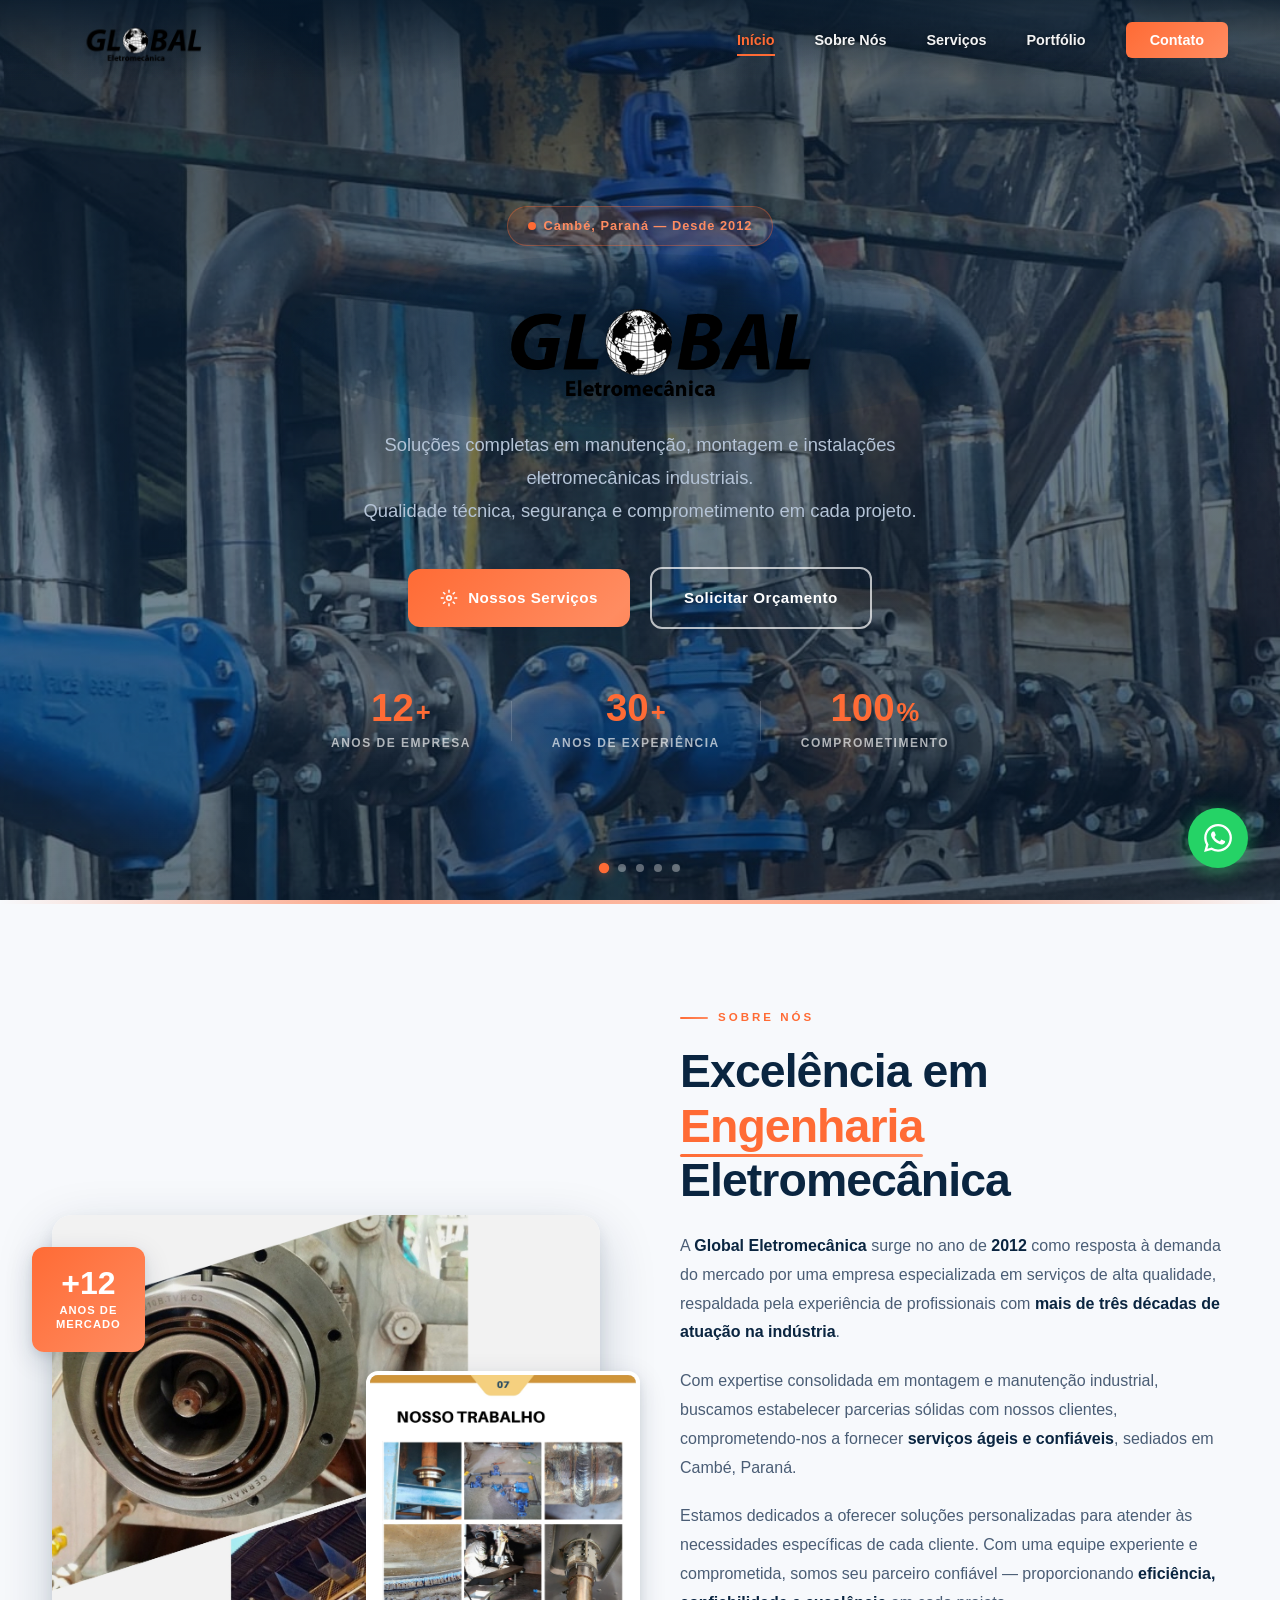
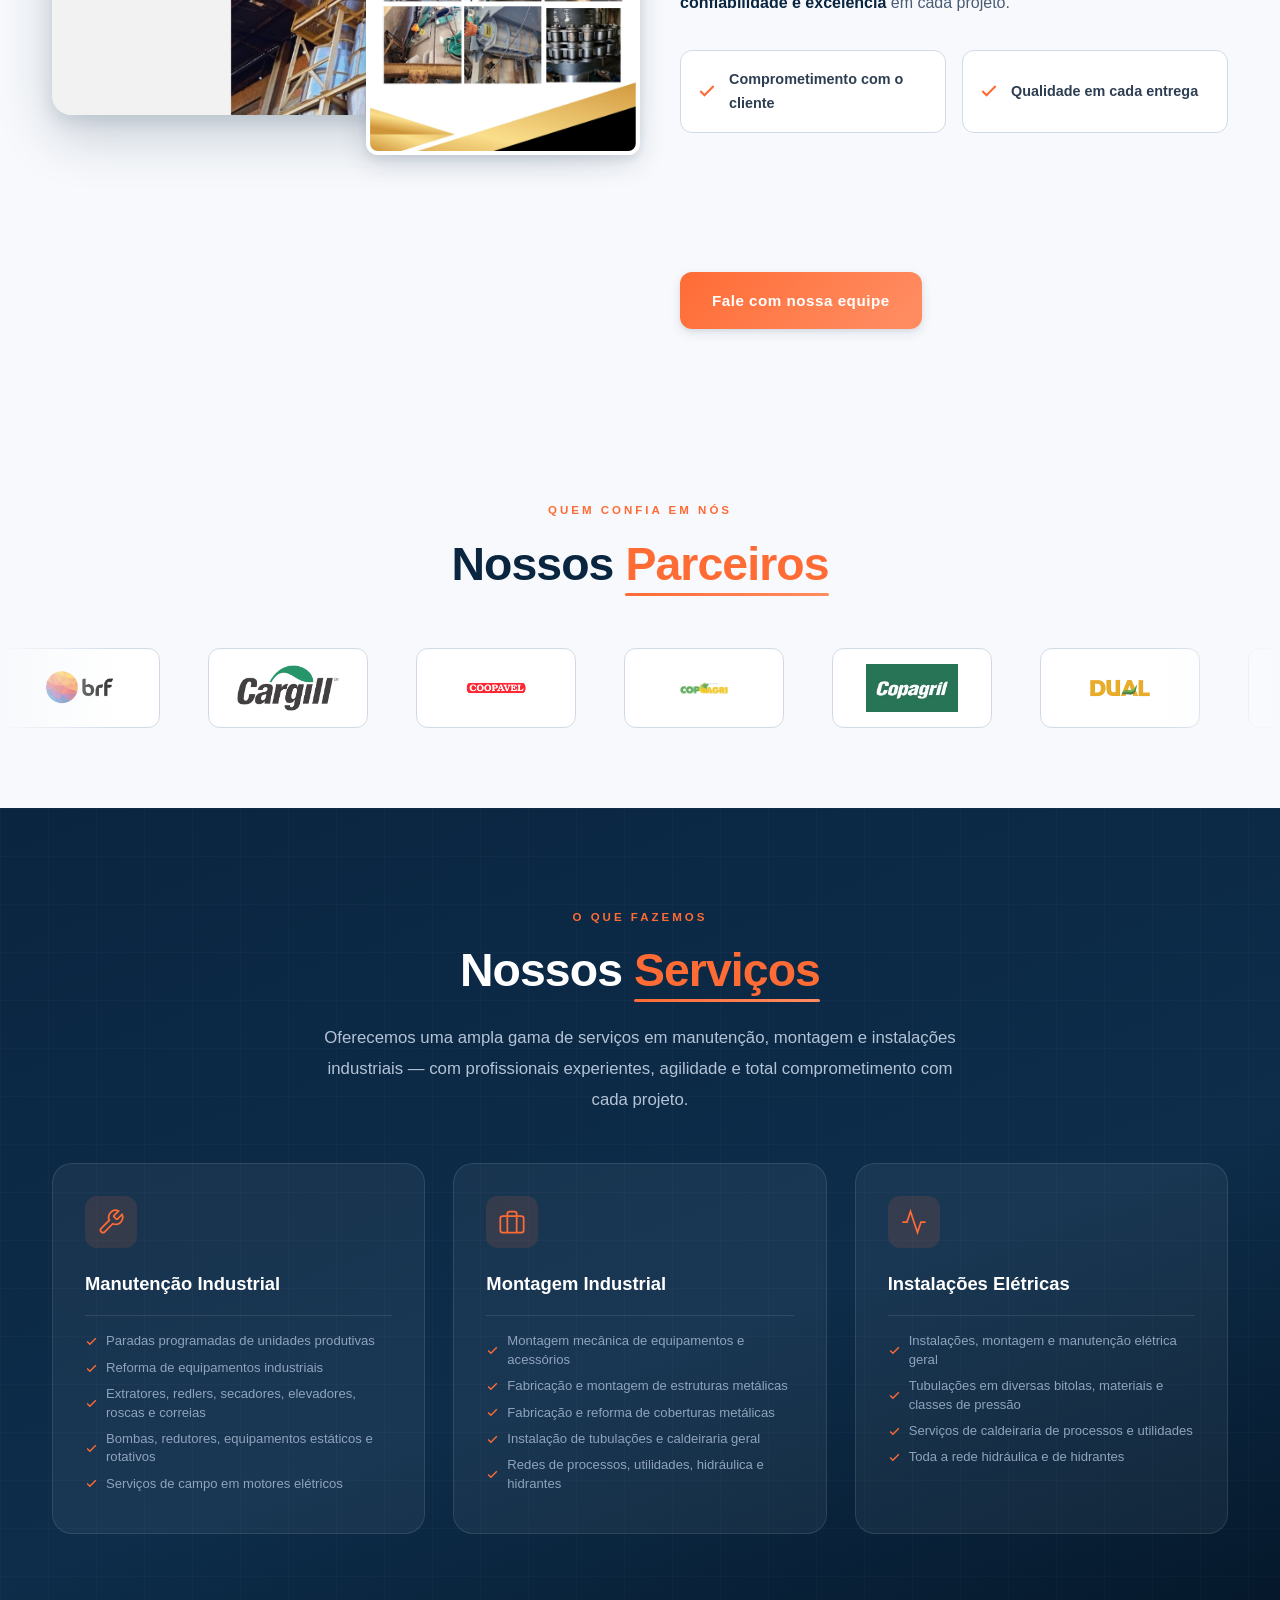
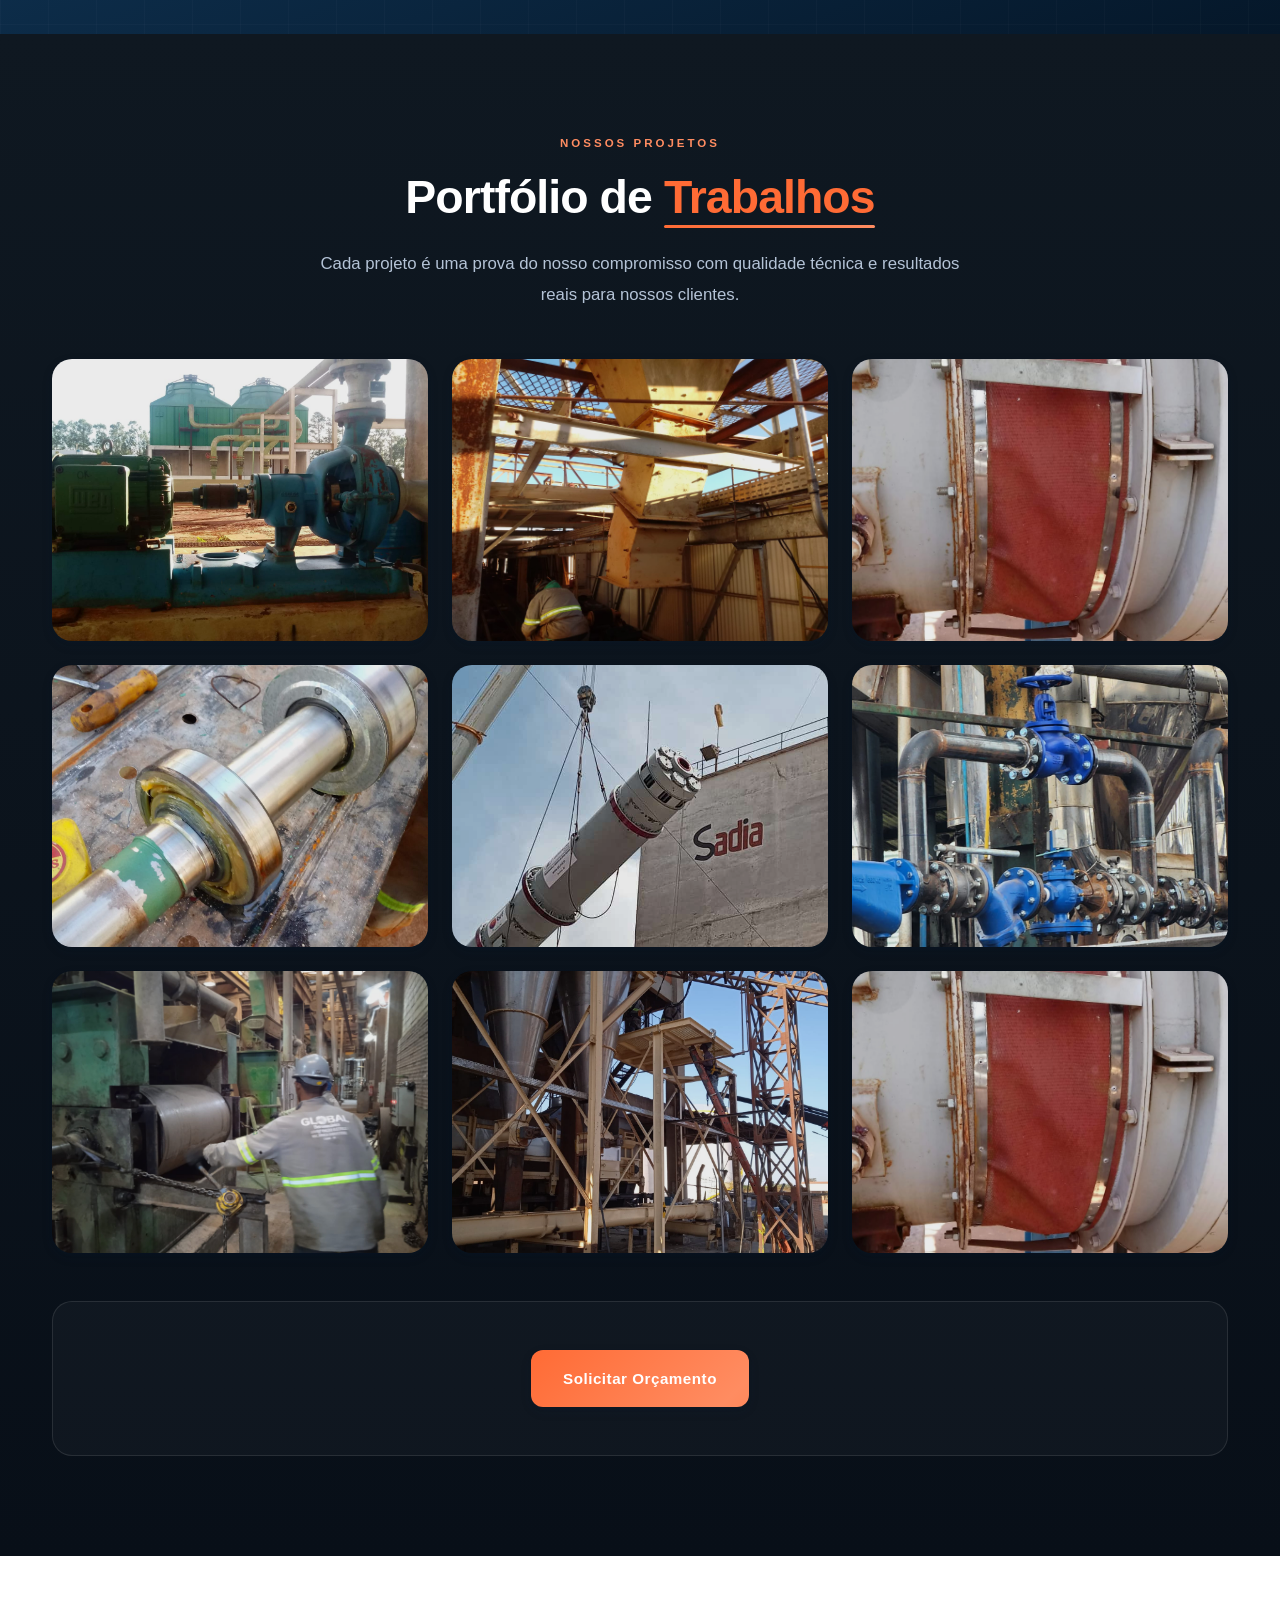
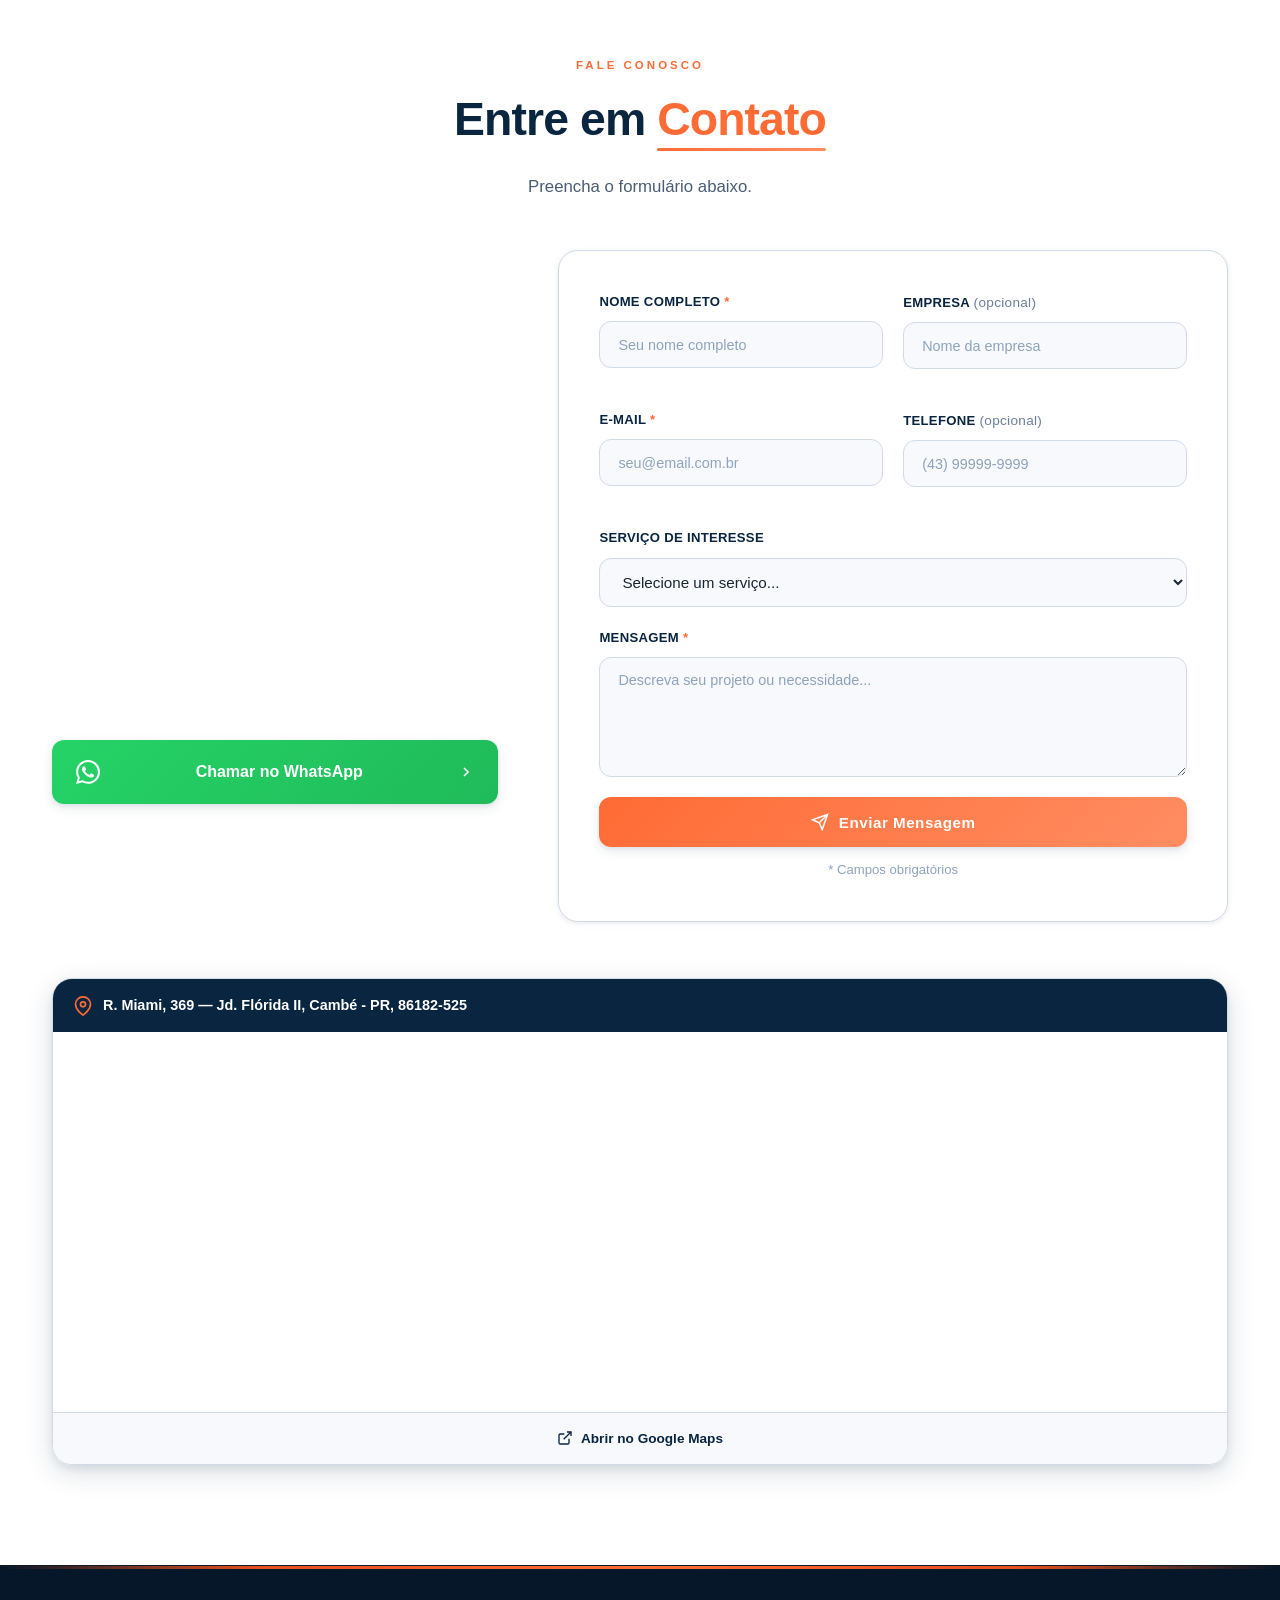
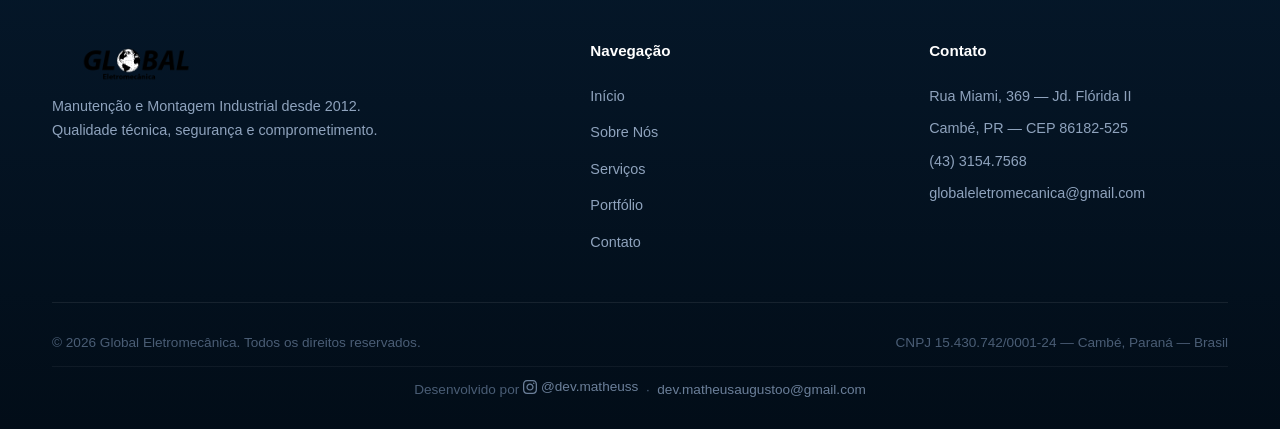
==== index.html @ d58c91ee "fix: remover botao saiba mais sobreposto nos dots do hero" ====
<!DOCTYPE html>
<html lang="pt-BR">
<head>
    <meta charset="UTF-8">
    <meta name="viewport" content="width=device-width, initial-scale=1.0">
    <meta name="description" content="Global Eletromecânica — Referência em manutenção e montagem industrial em Cambé, Paraná. +12 anos de experiência, equipe certificada, atendimento 24h. (43) 3154.7568">
    <meta name="keywords" content="manutenção industrial, montagem industrial, instalações eletromecânicas, automação industrial, Cambé, Paraná, Global Eletromecânica">
    <meta name="author" content="Global Eletromecânica">
    <meta name="robots" content="index, follow">

    <!-- ── Segurança ──────────────────────────────────────── -->
    <meta http-equiv="X-Content-Type-Options" content="nosniff">
    <meta http-equiv="X-Frame-Options" content="SAMEORIGIN">
    <meta http-equiv="Referrer-Policy" content="strict-origin-when-cross-origin">
    <meta name="format-detection" content="telephone=no">
    <!-- CSP: permite apenas recursos do próprio domínio + Google Fonts -->
    <meta http-equiv="Content-Security-Policy"
          content="default-src 'self';
                   style-src 'self' 'unsafe-inline' https://fonts.googleapis.com;
                   font-src 'self' https://fonts.gstatic.com;
                   img-src 'self' data: blob:;
                   script-src 'self' 'unsafe-inline';
                   connect-src 'self';
                   frame-src https://www.google.com;
                   frame-ancestors 'none';">

    <!-- ── Open Graph (WhatsApp, LinkedIn, Facebook) ─────── -->
    <meta property="og:title" content="Global Eletromecânica — Manutenção e Montagem Industrial">
    <meta property="og:description" content="Mais de 12 anos transformando indústrias com soluções eletromecânicas completas em Cambé, PR. Manutenção, montagem e instalações industriais.">
    <meta property="og:type" content="website">
    <meta property="og:locale" content="pt_BR">
    <meta property="og:url" content="https://www.globaleletromecanica.com.br">
    <meta property="og:site_name" content="Global Eletromecânica">
    <meta property="og:image" content="https://www.globaleletromecanica.com.br/LOGO GLOBAL ELETROMECANICA/Global Logo.png">
    <meta property="og:image:width" content="1200">
    <meta property="og:image:height" content="630">
    <meta property="og:image:alt" content="Global Eletromecânica — Manutenção e Montagem Industrial">
    <!-- Twitter Card -->
    <meta name="twitter:card" content="summary_large_image">
    <meta name="twitter:title" content="Global Eletromecânica — Manutenção e Montagem Industrial">
    <meta name="twitter:description" content="Mais de 12 anos transformando indústrias com soluções eletromecânicas completas em Cambé, PR.">
    <meta name="twitter:image" content="https://www.globaleletromecanica.com.br/LOGO GLOBAL ELETROMECANICA/Global Logo.png">

    <!-- ── Canonical ──────────────────────────────────────── -->
    <link rel="canonical" href="https://www.globaleletromecanica.com.br">

    <!-- ── Schema.org SEO Local ──────────────────────────── -->
    <script type="application/ld+json">
    {
      "@context": "https://schema.org",
      "@type": "LocalBusiness",
      "name": "Global Eletromecânica",
      "description": "Soluções em manutenção e montagem industrial desde 2012",
      "url": "https://www.globaleletromecanica.com.br",
      "telephone": "+55-43-3154-7568",
      "email": "globaleletromecanica@gmail.com",
      "taxID": "15.430.742/0001-24",
      "address": {
        "@type": "PostalAddress",
        "streetAddress": "Rua Miami, 369",
        "addressLocality": "Cambé",
        "addressRegion": "PR",
        "postalCode": "86182-525",
        "addressCountry": "BR"
      },
      "geo": {
        "@type": "GeoCoordinates",
        "latitude": "-23.2756",
        "longitude": "-51.2789"
      },
      "openingHoursSpecification": {
        "@type": "OpeningHoursSpecification",
        "dayOfWeek": ["Monday","Tuesday","Wednesday","Thursday","Friday"],
        "opens": "08:00",
        "closes": "18:00"
      },
      "foundingDate": "2012",
      "areaServed": "Cambé, Paraná, Brasil",
      "sameAs": []
    }
    </script>

    <title>Global Eletromecânica — Manutenção e Montagem Industrial | Cambé, PR</title>

    <!-- ── Favicon ────────────────────────────────────────── -->
    <link rel="icon" type="image/png" sizes="32x32" href="LOGO GLOBAL ELETROMECANICA/Globo.png">
    <link rel="icon" type="image/png" sizes="16x16" href="LOGO GLOBAL ELETROMECANICA/Globo.png">
    <link rel="shortcut icon" href="LOGO GLOBAL ELETROMECANICA/Globo.png">
    <link rel="apple-touch-icon" sizes="180x180" href="LOGO GLOBAL ELETROMECANICA/Globo.png">
    <meta name="msapplication-TileImage" content="LOGO GLOBAL ELETROMECANICA/Globo.png">
    <meta name="theme-color" content="#0A2540">

    <!-- ── Fontes ─────────────────────────────────────────── -->
    <link rel="preconnect" href="https://fonts.googleapis.com">
    <link rel="preconnect" href="https://fonts.gstatic.com" crossorigin>
    <link href="https://fonts.googleapis.com/css2?family=Montserrat:wght@300;400;600;700;900&family=Open+Sans:wght@400;600&display=swap" rel="stylesheet">

    <!-- ── Preload imagem crítica (primeiro slide) ────────── -->
    <link rel="preload" as="image" href="FOTOS SERVIÇO/WhatsApp Image 2026-04-18 at 14.58.07 (3).jpeg">

    <link rel="stylesheet" href="style.css">
</head>
<body>

    <!-- Skip link acessibilidade -->
    <a href="#main-content" class="skip-link">Pular para o conteúdo principal</a>

    <!-- Header -->
    <header class="header" id="header">
        <div class="container">
            <a href="#home" class="logo" aria-label="Global Eletromecânica — Início">
                <img src="LOGO GLOBAL ELETROMECANICA/Global Logo.png"
                     alt="Global Eletromecânica"
                     class="logo-img"
                     width="180" height="60">
            </a>
            <nav class="nav" id="nav" aria-label="Navegação principal">
                <ul>
                    <li><a href="#home">Início</a></li>
                    <li><a href="#sobre">Sobre Nós</a></li>
                    <li><a href="#servicos">Serviços</a></li>
                    <li><a href="#portfolio">Portfólio</a></li>
                    <li><a href="#contato" class="nav-cta">Contato</a></li>
                </ul>
            </nav>
            <button class="menu-toggle" aria-label="Abrir menu de navegação" aria-expanded="false" aria-controls="nav">
                <span></span>
                <span></span>
                <span></span>
            </button>
        </div>
    </header>

    <main id="main-content">

    <!-- Hero -->
    <section id="home" class="hero" aria-labelledby="hero-title">
        <div class="hero-bg">
            <!-- Slideshow automático com fotos reais -->
            <div class="hero-slides" id="hero-slides" aria-hidden="true">
                <div class="hero-slide active" style="background-image:url('FOTOS SERVIÇO/WhatsApp Image 2026-04-18 at 14.58.07 (3).jpeg')"></div>
                <div class="hero-slide" style="background-image:url('FOTOS SERVIÇO/WhatsApp Image 2026-04-18 at 14.58.07.jpeg')"></div>
                <div class="hero-slide" style="background-image:url('FOTOS SERVIÇO/WhatsApp Image 2026-04-18 at 14.57.57.jpeg')"></div>
                <div class="hero-slide" style="background-image:url('FOTOS SERVIÇO/WhatsApp Image 2026-04-18 at 15.21.56.jpeg')"></div>
                <div class="hero-slide" style="background-image:url('FOTOS SERVIÇO/WhatsApp Image 2026-04-18 at 14.58.06.jpeg')"></div>
            </div>
            <div class="hero-overlay"></div>
            <!-- Partículas decorativas -->
            <div class="hero-particles" aria-hidden="true">
                <span class="hero-particle"></span>
                <span class="hero-particle"></span>
                <span class="hero-particle"></span>
                <span class="hero-particle"></span>
                <span class="hero-particle"></span>
            </div>
        </div>
        <div class="hero-content">
            <div class="hero-badge" data-animate>
                <span class="hero-badge-dot" aria-hidden="true"></span>
                Cambé, Paraná — Desde 2012
            </div>
            <h1 id="hero-title" data-animate>
                <img src="LOGO GLOBAL ELETROMECANICA/Global Logo.png"
                     alt="Global Eletromecânica"
                     class="hero-logo-img">
                <span class="sr-only">Global Eletromecânica — Manutenção e Montagem Industrial em Cambé, Paraná</span>
            </h1>
            <p class="hero-desc" data-animate>
                Soluções completas em manutenção, montagem e instalações eletromecânicas industriais.<br>
                Qualidade técnica, segurança e comprometimento em cada projeto.
            </p>
            <div class="hero-actions" data-animate>
                <a href="#servicos" class="btn-primary">
                    <svg width="18" height="18" viewBox="0 0 24 24" fill="none" stroke="currentColor" stroke-width="2" aria-hidden="true"><circle cx="12" cy="12" r="3"/><path d="M12 1v4M12 19v4M4.22 4.22l2.83 2.83M16.95 16.95l2.83 2.83M1 12h4M19 12h4M4.22 19.78l2.83-2.83M16.95 7.05l2.83-2.83"/></svg>
                    Nossos Serviços
                </a>
                <a href="#contato" class="btn-outline">Solicitar Orçamento</a>
            </div>
            <div class="hero-stats" data-animate>
                <div class="hero-stat">
                    <div class="hero-stat-num">
                        <span class="counter" data-target="12">0</span><span class="hero-stat-suffix">+</span>
                    </div>
                    <span class="hero-stat-label">Anos de empresa</span>
                </div>
                <div class="hero-stat-divider" aria-hidden="true"></div>
                <div class="hero-stat">
                    <div class="hero-stat-num">
                        <span class="counter" data-target="30">0</span><span class="hero-stat-suffix">+</span>
                    </div>
                    <span class="hero-stat-label">Anos de experiência</span>
                </div>
                <div class="hero-stat-divider" aria-hidden="true"></div>
                <div class="hero-stat">
                    <div class="hero-stat-num">
                        <span>100</span><span class="hero-stat-suffix">%</span>
                    </div>
                    <span class="hero-stat-label">Comprometimento</span>
                </div>
            </div>
        </div>
        <!-- Indicadores do slideshow -->
        <div class="hero-dots" aria-hidden="true" id="hero-dots"></div>
    </section>

    <!-- Sobre Nós -->
    <section id="sobre" class="sobre" aria-labelledby="sobre-title">
        <div class="container">
            <div class="sobre-grid">
                <div class="sobre-img-wrap" data-animate="fade-right">
                    <div class="sobre-img-main">
                        <img src="prints_carta/Carta de Apresentação - Global Eletromecânica[1].pdf (1).pdf_page-0003.jpg"
                             alt="Equipe técnica certificada da Global Eletromecânica em campo"
                             loading="lazy" width="600" height="500">
                    </div>
                    <div class="sobre-img-secondary">
                        <img src="prints_carta/Carta de Apresentação - Global Eletromecânica[1].pdf (1).pdf_page-0008.jpg"
                             alt="Projeto industrial executado pela Global Eletromecânica"
                             loading="lazy" width="300" height="250">
                    </div>
                    <div class="sobre-img-badge" aria-hidden="true">
                        <span class="sobre-img-badge-num">+12</span>
                        <span class="sobre-img-badge-lbl">anos de<br>mercado</span>
                    </div>
                </div>
                <div class="sobre-text" data-animate="fade-left">
                    <div class="section-eyebrow">Sobre Nós</div>
                    <h2 id="sobre-title" class="section-title">Excelência em <span>Engenharia</span> Eletromecânica</h2>
                    <p>A <strong>Global Eletromecânica</strong> surge no ano de <strong>2012</strong> como resposta à demanda do mercado por uma empresa especializada em serviços de alta qualidade, respaldada pela experiência de profissionais com <strong>mais de três décadas de atuação na indústria</strong>.</p>
                    <p>Com expertise consolidada em montagem e manutenção industrial, buscamos estabelecer parcerias sólidas com nossos clientes, comprometendo-nos a fornecer <strong>serviços ágeis e confiáveis</strong>, sediados em Cambé, Paraná.</p>
                    <p>Estamos dedicados a oferecer soluções personalizadas para atender às necessidades específicas de cada cliente. Com uma equipe experiente e comprometida, somos seu parceiro confiável — proporcionando <strong>eficiência, confiabilidade e excelência</strong> em cada projeto.</p>
                    <div class="sobre-diferenciais">
                        <div class="diferencial-item">
                            <svg width="20" height="20" viewBox="0 0 24 24" fill="none" stroke="currentColor" stroke-width="2.5" aria-hidden="true"><polyline points="20 6 9 17 4 12"/></svg>
                            <span>Comprometimento com o cliente</span>
                        </div>
                        <div class="diferencial-item">
                            <svg width="20" height="20" viewBox="0 0 24 24" fill="none" stroke="currentColor" stroke-width="2.5" aria-hidden="true"><polyline points="20 6 9 17 4 12"/></svg>
                            <span>Qualidade em cada entrega</span>
                        </div>
                        <div class="diferencial-item">
                            <svg width="20" height="20" viewBox="0 0 24 24" fill="none" stroke="currentColor" stroke-width="2.5" aria-hidden="true"><polyline points="20 6 9 17 4 12"/></svg>
                            <span>Segurança como prioridade</span>
                        </div>
                        <div class="diferencial-item">
                            <svg width="20" height="20" viewBox="0 0 24 24" fill="none" stroke="currentColor" stroke-width="2.5" aria-hidden="true"><polyline points="20 6 9 17 4 12"/></svg>
                            <span>Responsabilidade e pontualidade</span>
                        </div>
                    </div>
                    <a href="#contato" class="btn-primary">Fale com nossa equipe</a>
                </div>
            </div>
        </div>
    </section>



    <!-- Parceiros -->
    <section class="parceiros" aria-labelledby="parceiros-title">
        <div class="container">
            <div class="section-eyebrow centered">Quem Confia em Nós</div>
            <h2 id="parceiros-title" class="section-title centered">Nossos <span>Parceiros</span></h2>
        </div>
        <!-- Carrossel infinito — sem container para sangrar nas bordas -->
        <div class="parceiros-track-wrap" aria-hidden="true">
            <div class="parceiros-track">
                <!-- Logos — duplicadas para loop infinito -->
                <div class="parceiro-item"><img src="Parceiros/BRF-LOGO.png"                  alt="BRF"></div>
                <div class="parceiro-item"><img src="Parceiros/cargil-logo.png"               alt="Cargill"></div>
                <div class="parceiro-item"><img src="Parceiros/coopavel-logo.png"             alt="Coopavel"></div>
                <div class="parceiro-item"><img src="Parceiros/cop.agri-logo.jfif"            alt="Cop Agri"></div>
                <div class="parceiro-item"><img src="Parceiros/copagril-logo.jfif"            alt="Copagril"></div>
                <div class="parceiro-item"><img src="Parceiros/dual-logo.png"                 alt="Dual"></div>
                <div class="parceiro-item"><img src="Parceiros/fazendao-agronegocio.png"      alt="Fazendão Agronegócio"></div>
                <div class="parceiro-item"><img src="Parceiros/gelprime logo.jfif"            alt="Gelprime"></div>
                <div class="parceiro-item"><img src="Parceiros/granosul-logo.png"             alt="Granosul"></div>
                <div class="parceiro-item"><img src="Parceiros/innovare-logo.png"             alt="Innovare"></div>
                <div class="parceiro-item"><img src="Parceiros/Logo - Portal.PNG"             alt="Portal"></div>
                <div class="parceiro-item"><img src="Parceiros/logo-granol.png"               alt="Granol"></div>
                <div class="parceiro-item"><img src="Parceiros/LOGO-LAR.png"                  alt="LAR"></div>
                <div class="parceiro-item"><img src="Parceiros/logo-unigel.png"               alt="Unigel"></div>
                <div class="parceiro-item"><img src="Parceiros/safras-logo.jfif"              alt="Safras"></div>
                <div class="parceiro-item"><img src="Parceiros/selecta-logo.png"              alt="Selecta"></div>
                <div class="parceiro-item"><img src="Parceiros/superbac-logo.png"             alt="Superbac"></div>
                <div class="parceiro-item"><img src="Parceiros/viposa-logo.png"               alt="Viposa"></div>
                <!-- Duplicata para loop contínuo -->
                <div class="parceiro-item"><img src="Parceiros/BRF-LOGO.png"                  alt="BRF"></div>
                <div class="parceiro-item"><img src="Parceiros/cargil-logo.png"               alt="Cargill"></div>
                <div class="parceiro-item"><img src="Parceiros/coopavel-logo.png"             alt="Coopavel"></div>
                <div class="parceiro-item"><img src="Parceiros/cop.agri-logo.jfif"            alt="Cop Agri"></div>
                <div class="parceiro-item"><img src="Parceiros/copagril-logo.jfif"            alt="Copagril"></div>
                <div class="parceiro-item"><img src="Parceiros/dual-logo.png"                 alt="Dual"></div>
                <div class="parceiro-item"><img src="Parceiros/fazendao-agronegocio.png"      alt="Fazendão Agronegócio"></div>
                <div class="parceiro-item"><img src="Parceiros/gelprime logo.jfif"            alt="Gelprime"></div>
                <div class="parceiro-item"><img src="Parceiros/granosul-logo.png"             alt="Granosul"></div>
                <div class="parceiro-item"><img src="Parceiros/innovare-logo.png"             alt="Innovare"></div>
                <div class="parceiro-item"><img src="Parceiros/Logo - Portal.PNG"             alt="Portal"></div>
                <div class="parceiro-item"><img src="Parceiros/logo-granol.png"               alt="Granol"></div>
                <div class="parceiro-item"><img src="Parceiros/LOGO-LAR.png"                  alt="LAR"></div>
                <div class="parceiro-item"><img src="Parceiros/logo-unigel.png"               alt="Unigel"></div>
                <div class="parceiro-item"><img src="Parceiros/safras-logo.jfif"              alt="Safras"></div>
                <div class="parceiro-item"><img src="Parceiros/selecta-logo.png"              alt="Selecta"></div>
                <div class="parceiro-item"><img src="Parceiros/superbac-logo.png"             alt="Superbac"></div>
                <div class="parceiro-item"><img src="Parceiros/viposa-logo.png"               alt="Viposa"></div>
            </div>
        </div>
    </section>
    <section id="servicos" class="servicos" aria-labelledby="servicos-title">
        <div class="container">
            <div class="section-eyebrow centered">O que fazemos</div>
            <h2 id="servicos-title" class="section-title centered">Nossos <span>Serviços</span></h2>
            <p class="section-desc centered">Oferecemos uma ampla gama de serviços em manutenção, montagem e instalações industriais — com profissionais experientes, agilidade e total comprometimento com cada projeto.</p>
            <div class="servicos-grid" id="servicos-grid">
                <!-- Renderizado via script.js -->
            </div>
        </div>
    </section>

    <!-- Portfólio -->
    <section id="portfolio" class="portfolio" aria-labelledby="portfolio-title">
        <div class="container">
            <div class="section-eyebrow centered light">Nossos Projetos</div>
            <h2 id="portfolio-title" class="section-title centered light">Portfólio de <span>Trabalhos</span></h2>
            <p class="section-desc centered light">Cada projeto é uma prova do nosso compromisso com qualidade técnica e resultados reais para nossos clientes.</p>
            <div class="portfolio-grid" id="portfolio-grid">
                <!-- Renderizado via script.js -->
            </div>
            <div class="portfolio-cta">
                <a href="#contato" class="btn-primary">Solicitar Orçamento</a>
            </div>
        </div>
    </section>

    <!-- Contato -->
    <section id="contato" class="contato" aria-labelledby="contato-title">
        <div class="container">
            <div class="section-eyebrow centered">Fale Conosco</div>
            <h2 id="contato-title" class="section-title centered">Entre em <span>Contato</span></h2>
            <p class="section-desc centered">Preencha o formulário abaixo.</p>
            <div class="contato-grid">
                <div class="contato-info">
                    <div class="info-card">
                        <div class="info-icon" aria-hidden="true">
                            <svg width="22" height="22" viewBox="0 0 24 24" fill="none" stroke="currentColor" stroke-width="2"><path d="M21 10c0 7-9 13-9 13s-9-6-9-13a9 9 0 0118 0z"/><circle cx="12" cy="10" r="3"/></svg>
                        </div>
                        <div>
                            <h3>Localização</h3>
                            <p>Cambé, Paraná — Brasil</p>
                            <p><a href="https://maps.app.goo.gl/Hp3xqZ9upVqrJY6W6" target="_blank" rel="noopener noreferrer">Ver no mapa →</a></p>
                        </div>
                    </div>
                    <div class="info-card">
                        <div class="info-icon" aria-hidden="true">
                            <svg width="22" height="22" viewBox="0 0 24 24" fill="none" stroke="currentColor" stroke-width="2"><path d="M22 16.92v3a2 2 0 01-2.18 2 19.79 19.79 0 01-8.63-3.07A19.5 19.5 0 013.07 9.81a19.79 19.79 0 01-3.07-8.67A2 2 0 012 .18h3a2 2 0 012 1.72c.127.96.361 1.903.7 2.81a2 2 0 01-.45 2.11L6.09 7.91a16 16 0 006 6l1.27-1.27a2 2 0 012.11-.45c.907.339 1.85.573 2.81.7A2 2 0 0122 16.92z"/></svg>
                        </div>
                        <div>
                            <h3>Telefone</h3>
                            <p><a href="tel:+554331547568">(43) 3154.7568</a></p>
                        </div>
                    </div>
                    <div class="info-card">
                        <div class="info-icon" aria-hidden="true">
                            <svg width="22" height="22" viewBox="0 0 24 24" fill="none" stroke="currentColor" stroke-width="2"><path d="M4 4h16c1.1 0 2 .9 2 2v12c0 1.1-.9 2-2 2H4c-1.1 0-2-.9-2-2V6c0-1.1.9-2 2-2z"/><polyline points="22,6 12,13 2,6"/></svg>
                        </div>
                        <div>
                            <h3>E-mail</h3>
                            <p><a href="mailto:globaleletromecanica@gmail.com">globaleletromecanica@gmail.com</a></p>
                        </div>
                    </div>
                    <div class="info-card">
                        <div class="info-icon" aria-hidden="true">
                            <svg width="22" height="22" viewBox="0 0 24 24" fill="none" stroke="currentColor" stroke-width="2"><circle cx="12" cy="12" r="10"/><polyline points="12 6 12 12 16 14"/></svg>
                        </div>
                        <div>
                            <h3>Horário de Atendimento</h3>
                            <p>Segunda a Sexta: 08h às 18h</p>
                        </div>
                    </div>
                    <a href="https://wa.me/554331547568" target="_blank" rel="noopener noreferrer" class="whatsapp-card">
                        <svg width="24" height="24" viewBox="0 0 24 24" fill="currentColor" aria-hidden="true"><path d="M17.472 14.382c-.297-.149-1.758-.867-2.03-.967-.273-.099-.471-.148-.67.15-.197.297-.767.966-.94 1.164-.173.199-.347.223-.644.075-.297-.15-1.255-.463-2.39-1.475-.883-.788-1.48-1.761-1.653-2.059-.173-.297-.018-.458.13-.606.134-.133.298-.347.446-.52.149-.174.198-.298.298-.497.099-.198.05-.371-.025-.52-.075-.149-.669-1.612-.916-2.207-.242-.579-.487-.5-.669-.51-.173-.008-.371-.01-.57-.01-.198 0-.52.074-.792.372-.272.297-1.04 1.016-1.04 2.479 0 1.462 1.065 2.875 1.213 3.074.149.198 2.096 3.2 5.077 4.487.709.306 1.262.489 1.694.625.712.227 1.36.195 1.871.118.571-.085 1.758-.719 2.006-1.413.248-.694.248-1.289.173-1.413-.074-.124-.272-.198-.57-.347m-5.421 7.403h-.004a9.87 9.87 0 01-5.031-1.378l-.361-.214-3.741.982.998-3.648-.235-.374a9.86 9.86 0 01-1.51-5.26c.001-5.45 4.436-9.884 9.888-9.884 2.64 0 5.122 1.03 6.988 2.898a9.825 9.825 0 012.893 6.994c-.003 5.45-4.437 9.884-9.885 9.884m8.413-18.297A11.815 11.815 0 0012.05 0C5.495 0 .16 5.335.157 11.892c0 2.096.547 4.142 1.588 5.945L.057 24l6.305-1.654a11.882 11.882 0 005.683 1.448h.005c6.554 0 11.89-5.335 11.893-11.893a11.821 11.821 0 00-3.48-8.413z"/></svg>
                        <span>Chamar no WhatsApp</span>
                        <svg width="16" height="16" viewBox="0 0 24 24" fill="none" stroke="currentColor" stroke-width="2.5" aria-hidden="true"><polyline points="9 18 15 12 9 6"/></svg>
                    </a>
                </div>
                <div class="contato-form-wrap">
                    <!-- Formspree: substitua SEU_FORM_ID pelo ID gerado em formspree.io/new -->
                    <form id="contato-form" novalidate
                          data-formspree-id="SEU_FORM_ID">
                        <div class="form-row">
                            <div class="form-field">
                                <label for="nome">Nome completo <span class="required" aria-hidden="true">*</span></label>
                                <input type="text" id="nome" name="nome" placeholder="Seu nome completo" required autocomplete="name" aria-required="true">
                            </div>
                            <div class="form-field">
                                <label for="empresa">Empresa <span class="opt">(opcional)</span></label>
                                <input type="text" id="empresa" name="empresa" placeholder="Nome da empresa" autocomplete="organization">
                            </div>
                        </div>
                        <div class="form-row">
                            <div class="form-field">
                                <label for="email">E-mail <span class="required" aria-hidden="true">*</span></label>
                                <input type="email" id="email" name="email" placeholder="seu@email.com.br" required autocomplete="email" aria-required="true">
                            </div>
                            <div class="form-field">
                                <label for="telefone">Telefone <span class="opt">(opcional)</span></label>
                                <input type="tel" id="telefone" name="telefone" placeholder="(43) 99999-9999" autocomplete="tel">
                            </div>
                        </div>
                        <div class="form-field">
                            <label for="servico">Serviço de interesse</label>
                            <select id="servico" name="servico">
                                <option value="">Selecione um serviço...</option>
                                <option value="manutencao">Manutenção Industrial</option>
                                <option value="montagem">Montagem Industrial</option>
                                <option value="instalacoes">Instalações Eletromecânicas</option>
                                <option value="consultoria">Consultoria Técnica</option>
                                <option value="outro">Outro</option>
                            </select>
                        </div>
                        <div class="form-field">
                            <label for="mensagem">Mensagem <span class="required" aria-hidden="true">*</span></label>
                            <textarea id="mensagem" name="mensagem" placeholder="Descreva seu projeto ou necessidade..." rows="5" required aria-required="true"></textarea>
                        </div>
                        <button type="submit" class="btn-primary full" id="submit-btn">
                            <svg width="18" height="18" viewBox="0 0 24 24" fill="none" stroke="currentColor" stroke-width="2" aria-hidden="true"><line x1="22" y1="2" x2="11" y2="13"/><polygon points="22 2 15 22 11 13 2 9 22 2"/></svg>
                            Enviar Mensagem
                        </button>
                        <p class="form-note">* Campos obrigatórios</p>
                    </form>
                </div>
            </div>

            <!-- Mapa de localização -->
            <div class="mapa-wrap" data-animate>
                <div class="mapa-header">
                    <svg width="20" height="20" viewBox="0 0 24 24" fill="none" stroke="currentColor" stroke-width="2" aria-hidden="true"><path d="M21 10c0 7-9 13-9 13s-9-6-9-13a9 9 0 0118 0z"/><circle cx="12" cy="10" r="3"/></svg>
                    <span>R. Miami, 369 — Jd. Flórida II, Cambé - PR, 86182-525</span>
                </div>
                <div class="mapa-frame">
                    <iframe
                        src="https://www.google.com/maps/embed?pb=!1m18!1m12!1m3!1d3665.193870664542!2d-51.278722723892!3d-23.27240425104144!2m3!1f0!2f0!3f0!3m2!1i1024!2i768!4f13.1!3m3!1m2!1s0x94eb59e4f67a6359%3A0x55e5280f0e63e931!2sR.%20Miami%2C%20369%20-%20Jd%20Florida%20II%2C%20Camb%C3%A9%20-%20PR%2C%2086182-525!5e0!3m2!1spt-BR!2sbr!4v1776605906637!5m2!1spt-BR!2sbr"
                        width="100%"
                        height="100%"
                        style="border:0;"
                        allowfullscreen=""
                        loading="lazy"
                        referrerpolicy="no-referrer-when-downgrade"
                        title="Localização da Global Eletromecânica — R. Miami, 369, Cambé, PR">
                    </iframe>
                </div>
                <a href="https://maps.app.goo.gl/Hp3xqZ9upVqrJY6W6"
                   target="_blank" rel="noopener noreferrer"
                   class="mapa-link">
                    <svg width="16" height="16" viewBox="0 0 24 24" fill="none" stroke="currentColor" stroke-width="2" aria-hidden="true"><path d="M18 13v6a2 2 0 01-2 2H5a2 2 0 01-2-2V8a2 2 0 012-2h6"/><polyline points="15 3 21 3 21 9"/><line x1="10" y1="14" x2="21" y2="3"/></svg>
                    Abrir no Google Maps
                </a>
            </div>

        </div>
    </section>

    <!-- Footer -->
    <footer class="footer">
        <div class="container">
            <div class="footer-top">
                <div class="footer-brand">
                    <a href="#home" class="logo footer-logo" aria-label="Global Eletromecânica — Início">
                        <img src="LOGO GLOBAL ELETROMECANICA/Global Logo.png"
                             alt="Global Eletromecânica"
                             class="logo-img logo-img-footer"
                             width="160" height="54">
                    </a>
                    <p class="footer-tagline">Manutenção e Montagem Industrial desde 2012.<br>Qualidade técnica, segurança e comprometimento.</p>
                </div>
                <div class="footer-links">
                    <div class="footer-col">
                        <h4>Navegação</h4>
                        <nav aria-label="Links do rodapé">
                            <a href="#home">Início</a>
                            <a href="#sobre">Sobre Nós</a>
                            <a href="#servicos">Serviços</a>
                            <a href="#portfolio">Portfólio</a>
                            <a href="#contato">Contato</a>
                        </nav>
                    </div>
                    <div class="footer-col">
                        <h4>Contato</h4>
                        <address>
                            <p>Rua Miami, 369 — Jd. Flórida II</p>
                            <p>Cambé, PR — CEP 86182-525</p>
                            <p><a href="tel:+554331547568">(43) 3154.7568</a></p>
                            <p><a href="mailto:globaleletromecanica@gmail.com">globaleletromecanica@gmail.com</a></p>
                        </address>
                    </div>
                </div>
            </div>
            <div class="footer-bottom">
                <p>&copy; 2026 Global Eletromecânica. Todos os direitos reservados.</p>
                <p>CNPJ 15.430.742/0001-24 — Cambé, Paraná — Brasil</p>
                <p class="footer-dev">
                    Desenvolvido por
                    <a href="https://instagram.com/dev.matheuss" target="_blank" rel="noopener noreferrer" aria-label="Instagram do desenvolvedor @dev.matheuss">
                        <svg width="14" height="14" viewBox="0 0 24 24" fill="currentColor" aria-hidden="true"><path d="M12 2.163c3.204 0 3.584.012 4.85.07 3.252.148 4.771 1.691 4.919 4.919.058 1.265.069 1.645.069 4.849 0 3.205-.012 3.584-.069 4.849-.149 3.225-1.664 4.771-4.919 4.919-1.266.058-1.644.07-4.85.07-3.204 0-3.584-.012-4.849-.07-3.26-.149-4.771-1.699-4.919-4.92-.058-1.265-.07-1.644-.07-4.849 0-3.204.013-3.583.07-4.849.149-3.227 1.664-4.771 4.919-4.919 1.266-.057 1.645-.069 4.849-.069zm0-2.163c-3.259 0-3.667.014-4.947.072-4.358.2-6.78 2.618-6.98 6.98-.059 1.281-.073 1.689-.073 4.948 0 3.259.014 3.668.072 4.948.2 4.358 2.618 6.78 6.98 6.98 1.281.058 1.689.072 4.948.072 3.259 0 3.668-.014 4.948-.072 4.354-.2 6.782-2.618 6.979-6.98.059-1.28.073-1.689.073-4.948 0-3.259-.014-3.667-.072-4.947-.196-4.354-2.617-6.78-6.979-6.98-1.281-.059-1.69-.073-4.949-.073zm0 5.838c-3.403 0-6.162 2.759-6.162 6.162s2.759 6.163 6.162 6.163 6.162-2.759 6.162-6.163c0-3.403-2.759-6.162-6.162-6.162zm0 10.162c-2.209 0-4-1.79-4-4 0-2.209 1.791-4 4-4s4 1.791 4 4c0 2.21-1.791 4-4 4zm6.406-11.845c-.796 0-1.441.645-1.441 1.44s.645 1.44 1.441 1.44c.795 0 1.439-.645 1.439-1.44s-.644-1.44-1.439-1.44z"/></svg>
                        @dev.matheuss
                    </a>
                    &nbsp;·&nbsp;
                    <a href="mailto:dev.matheusaugustoo@gmail.com" aria-label="E-mail do desenvolvedor">
                        dev.matheusaugustoo@gmail.com
                    </a>
                </p>
            </div>
        </div>
    </footer>
    </main>

    <!-- WhatsApp Flutuante -->
    <a href="https://wa.me/554331547568" target="_blank" rel="noopener noreferrer"
       class="whatsapp-float" aria-label="Fale conosco pelo WhatsApp">
        <svg width="28" height="28" viewBox="0 0 24 24" fill="currentColor" aria-hidden="true"><path d="M17.472 14.382c-.297-.149-1.758-.867-2.03-.967-.273-.099-.471-.148-.67.15-.197.297-.767.966-.94 1.164-.173.199-.347.223-.644.075-.297-.15-1.255-.463-2.39-1.475-.883-.788-1.48-1.761-1.653-2.059-.173-.297-.018-.458.13-.606.134-.133.298-.347.446-.52.149-.174.198-.298.298-.497.099-.198.05-.371-.025-.52-.075-.149-.669-1.612-.916-2.207-.242-.579-.487-.5-.669-.51-.173-.008-.371-.01-.57-.01-.198 0-.52.074-.792.372-.272.297-1.04 1.016-1.04 2.479 0 1.462 1.065 2.875 1.213 3.074.149.198 2.096 3.2 5.077 4.487.709.306 1.262.489 1.694.625.712.227 1.36.195 1.871.118.571-.085 1.758-.719 2.006-1.413.248-.694.248-1.289.173-1.413-.074-.124-.272-.198-.57-.347m-5.421 7.403h-.004a9.87 9.87 0 01-5.031-1.378l-.361-.214-3.741.982.998-3.648-.235-.374a9.86 9.86 0 01-1.51-5.26c.001-5.45 4.436-9.884 9.888-9.884 2.64 0 5.122 1.03 6.988 2.898a9.825 9.825 0 012.893 6.994c-.003 5.45-4.437 9.884-9.885 9.884m8.413-18.297A11.815 11.815 0 0012.05 0C5.495 0 .16 5.335.157 11.892c0 2.096.547 4.142 1.588 5.945L.057 24l6.305-1.654a11.882 11.882 0 005.683 1.448h.005c6.554 0 11.89-5.335 11.893-11.893a11.821 11.821 0 00-3.48-8.413z"/></svg>
        <span class="whatsapp-float-tooltip">WhatsApp</span>
    </a>

    <!-- Scroll to Top -->
    <button class="scroll-top" aria-label="Voltar ao topo">
        <svg width="18" height="18" viewBox="0 0 24 24" fill="none" stroke="currentColor" stroke-width="2.5" aria-hidden="true"><polyline points="18 15 12 9 6 15"/></svg>
    </button>

    <script src="script.js"></script>
</body>
</html>
---- style.css ----
/* ============================================================
   Global Eletromecânica — Design Premium v3.0
   Paleta: Azul Industrial + Laranja Vibrante
   ============================================================ */

/* ── CSS Variables ─────────────────────────────────────────── */
:root {
  /* Cores Principais */
  --primary:        #0A2540;
  --primary-light:  #1E5A8E;
  --primary-dark:   #051729;
  --accent:         #FF6B35;
  --accent-light:   #FF8C61;
  --accent-dark:    #E5501F;

  /* Neutros */
  --white:          #FFFFFF;
  --gray-50:        #F7F9FC;
  --gray-100:       #EEF2F8;
  --gray-200:       #D1DBE8;
  --gray-300:       #B4C3D6;
  --gray-400:       #8FA3BD;
  --gray-500:       #6B7F99;
  --gray-600:       #4A5D75;
  --gray-700:       #2E3E52;
  --gray-800:       #1A2633;
  --gray-900:       #0F1821;

  /* Sombras refinadas */
  --shadow-sm:      0 1px 4px rgba(10,37,64,0.06), 0 2px 8px rgba(10,37,64,0.04);
  --shadow-md:      0 4px 12px rgba(10,37,64,0.10), 0 2px 4px rgba(10,37,64,0.06);
  --shadow-lg:      0 8px 28px rgba(10,37,64,0.14), 0 4px 8px rgba(10,37,64,0.08);
  --shadow-xl:      0 20px 56px rgba(10,37,64,0.20), 0 8px 16px rgba(10,37,64,0.10);
  --glow-orange:    0 0 32px rgba(255,107,53,0.28);
  --glow-orange-sm: 0 0 16px rgba(255,107,53,0.20);

  /* Layout */
  --radius-sm:      6px;
  --radius:         12px;
  --radius-lg:      20px;
  --radius-xl:      28px;
  --header-height:  80px;

  /* Transições */
  --ease-out:       cubic-bezier(0.22, 1, 0.36, 1);
  --ease-in-out:    cubic-bezier(0.4, 0, 0.2, 1);
  --transition-fast:  0.18s var(--ease-in-out);
  --transition:       0.35s var(--ease-out);
  --transition-slow:  0.65s var(--ease-out);

  /* Fontes */
  --font-head:      'Montserrat', sans-serif;
  --font-body:      'Open Sans', sans-serif;
}

/* ── Reset & Base ───────────────────────────────────────────── */
*,
*::before,
*::after {
  box-sizing: border-box;
  margin: 0;
  padding: 0;
}

html {
  scroll-behavior: smooth;
  scroll-padding-top: var(--header-height);
  font-size: 16px;
}

body {
  font-family: var(--font-body);
  background-color: var(--white);
  color: var(--gray-700);
  line-height: 1.7;
  overflow-x: hidden;
  -webkit-font-smoothing: antialiased;
  -moz-osx-font-smoothing: grayscale;
}

img {
  display: block;
  max-width: 100%;
  height: auto;
}

a {
  color: inherit;
  text-decoration: none;
  transition: color var(--transition);
}

ul {
  list-style: none;
}

button {
  cursor: pointer;
  border: none;
  background: none;
  font-family: inherit;
  transition: all var(--transition);
}

input,
textarea,
select {
  font-family: var(--font-body);
}

address {
  font-style: normal;
}

/* ── Container ──────────────────────────────────────────────── */
.container {
  width: 100%;
  max-width: 1240px;
  margin: 0 auto;
  padding: 0 32px;
}

/* ── Section Shared ─────────────────────────────────────────── */
section {
  padding: 100px 0;
  position: relative;
}

.section-eyebrow {
  display: inline-flex;
  align-items: center;
  gap: 10px;
  font-family: var(--font-head);
  font-size: 0.72rem;
  font-weight: 700;
  letter-spacing: 3px;
  text-transform: uppercase;
  color: var(--accent);
  margin-bottom: 16px;
  position: relative;
}

.section-eyebrow::before {
  content: '';
  display: inline-block;
  width: 28px;
  height: 2px;
  background: linear-gradient(90deg, var(--accent), var(--accent-light));
  border-radius: 2px;
  flex-shrink: 0;
}

.section-eyebrow.centered {
  display: flex;
  justify-content: center;
  padding-left: 0;
}

.section-eyebrow.centered::before {
  display: none;
}

.section-eyebrow.light {
  color: var(--accent-light);
}

.section-title {
  font-family: var(--font-head);
  font-size: clamp(1.9rem, 4.5vw, 2.9rem);
  font-weight: 800;
  line-height: 1.18;
  color: var(--primary);
  margin-bottom: 24px;
  letter-spacing: -0.02em;
}

/* Palavra em destaque com sublinhado decorativo */
.section-title span {
  color: var(--accent);
  position: relative;
  display: inline-block;
}

.section-title span::after {
  content: '';
  position: absolute;
  bottom: -4px;
  left: 0;
  width: 100%;
  height: 3px;
  background: linear-gradient(90deg, var(--accent), var(--accent-light));
  border-radius: 2px;
  transform: scaleX(0);
  transform-origin: left;
  transition: transform 0.6s var(--ease-out) 0.3s;
}

/* Ativa o sublinhado quando a seção entra na viewport */
.is-visible .section-title span::after,
.fade-in-up .section-title span::after,
section:not([data-animate]) .section-title span::after {
  transform: scaleX(1);
}

.section-title.centered { text-align: center; }
.section-title.centered span::after { transform-origin: center; }
.section-title.light { color: var(--white); }

.section-desc {
  font-size: 1.05rem;
  color: var(--gray-600);
  max-width: 640px;
  line-height: 1.85;
  margin-bottom: 48px;
}

.section-desc.centered {
  text-align: center;
  margin-left: auto;
  margin-right: auto;
}

.section-desc.light { color: var(--gray-300); }

/* ── Buttons ────────────────────────────────────────────────── */
.btn-primary {
  display: inline-flex;
  align-items: center;
  gap: 10px;
  padding: 16px 32px;
  font-family: var(--font-head);
  font-size: 0.95rem;
  font-weight: 700;
  letter-spacing: 0.5px;
  color: var(--white);
  background: linear-gradient(135deg, var(--accent) 0%, var(--accent-light) 50%, var(--accent) 100%);
  background-size: 200% auto;
  border-radius: var(--radius);
  box-shadow: var(--shadow-md), 0 0 0 0 rgba(255,107,53,0);
  transition: all 0.4s cubic-bezier(0.22, 1, 0.36, 1);
  position: relative;
  overflow: hidden;
}

/* Shimmer sweep no hover */
.btn-primary::before {
  content: '';
  position: absolute;
  top: 0; left: -100%;
  width: 60%;
  height: 100%;
  background: linear-gradient(
    120deg,
    transparent 0%,
    rgba(255,255,255,0.25) 50%,
    transparent 100%
  );
  transform: skewX(-20deg);
  transition: left 0.55s ease;
  z-index: 1;
}

/* Ripple ring no hover */
.btn-primary::after {
  content: '';
  position: absolute;
  inset: 0;
  border-radius: var(--radius);
  box-shadow: 0 0 0 0 rgba(255,107,53,0.5);
  transition: box-shadow 0.4s ease;
}

.btn-primary:hover {
  background-position: right center;
  transform: translateY(-3px) scale(1.02);
  box-shadow: var(--shadow-lg), var(--glow-orange), 0 12px 28px rgba(255,107,53,0.35);
  color: var(--white);
}

.btn-primary:hover::before {
  left: 140%;
}

.btn-primary:hover::after {
  box-shadow: 0 0 0 6px rgba(255,107,53,0);
}

.btn-primary:active {
  transform: translateY(-1px) scale(0.99);
  box-shadow: var(--shadow-md), var(--glow-orange);
}

.btn-primary.full {
  width: 100%;
  justify-content: center;
}

.btn-outline {
  display: inline-flex;
  align-items: center;
  gap: 10px;
  padding: 16px 32px;
  font-family: var(--font-head);
  font-size: 0.95rem;
  font-weight: 700;
  letter-spacing: 0.5px;
  color: var(--white);
  background: transparent;
  border: 2px solid rgba(255,255,255,0.7);
  border-radius: var(--radius);
  transition: all 0.4s cubic-bezier(0.22, 1, 0.36, 1);
  position: relative;
  overflow: hidden;
  backdrop-filter: blur(4px);
}

.btn-outline::before {
  content: '';
  position: absolute;
  inset: 0;
  background: var(--white);
  transform: scaleX(0);
  transform-origin: left;
  transition: transform 0.4s cubic-bezier(0.22, 1, 0.36, 1);
  z-index: -1;
}

.btn-outline:hover {
  color: var(--primary);
  border-color: var(--white);
  transform: translateY(-3px);
  box-shadow: 0 8px 24px rgba(255,255,255,0.2);
}

.btn-outline:hover::before {
  transform: scaleX(1);
}

.btn-outline:active {
  transform: translateY(-1px);
}

/* ── Header ─────────────────────────────────────────────────── */
.header {
  position: fixed;
  top: 0;
  left: 0;
  width: 100%;
  height: var(--header-height);
  /* Fundo escuro semitransparente no topo para a logo colorida ser legível */
  background: linear-gradient(180deg, rgba(5,23,41,0.75) 0%, transparent 100%);
  z-index: 1000;
  transition: background var(--transition), box-shadow var(--transition), height var(--transition);
}

.header.scrolled {
  height: 70px;
  background: rgba(255, 255, 255, 0.97);
  backdrop-filter: blur(20px);
  -webkit-backdrop-filter: blur(20px);
  box-shadow: var(--shadow-md);
  border-bottom: 1px solid var(--gray-200);
}

.header .container {
  height: 100%;
  display: flex;
  align-items: center;
  justify-content: space-between;
}

.logo {
  display: flex;
  align-items: center;
  transition: opacity var(--transition);
}

.logo:hover { opacity: 0.88; }

/* ── Logo no Header — cores originais sempre ────────────────── */
.logo-img {
  height: 48px;
  width: auto;
  max-width: 200px;
  object-fit: contain;
  display: block;
  /* Sem filtro — logo com cores originais da empresa */
  filter: none;
  transition: filter var(--transition);
}

/* ── Logo no Footer — fundo escuro, adiciona brilho leve ────── */
.logo-img-footer {
  height: 44px;
  width: auto;
  max-width: 180px;
  object-fit: contain;
  display: block;
  /* Clareia levemente para contrastar com fundo azul escuro */
  filter: brightness(1.2) contrast(1.1);
}

/* ── Logo no Hero — grande, centralizada, cores originais ───── */
.hero-logo-img {
  display: block;
  margin: 0 auto 24px;
  height: auto;
  width: clamp(240px, 40vw, 440px);
  max-width: 100%;
  object-fit: contain;
  filter: drop-shadow(0 0 32px rgba(10, 37, 64, 0.9))
          drop-shadow(0 2px 12px rgba(0, 0, 0, 0.6));
  animation: fadeInUp 1.2s cubic-bezier(0.22, 1, 0.36, 1) 0.5s both;
}

/* Fundo azul do tema mesclado radialmente atrás da logo */
.hero h1 {
  position: relative;
  display: block;
  margin-bottom: 0;
}

.hero h1::before {
  content: '';
  position: absolute;
  inset: -24px -40px;
  background: radial-gradient(
    ellipse at center,
    rgba(10, 37, 64, 0.72) 0%,
    rgba(10, 37, 64, 0.40) 55%,
    transparent 78%
  );
  border-radius: 50%;
  z-index: -1;
  pointer-events: none;
}

/* Nav links brancos no topo, escuros após scroll */
.nav ul {
  display: flex;
  align-items: center;
  gap: 40px;
}

.nav ul li a {
  font-family: var(--font-head);
  font-size: 0.9rem;
  font-weight: 600;
  color: rgba(255,255,255,0.95);
  position: relative;
  padding: 8px 0;
  transition: color var(--transition);
  text-shadow: 0 1px 4px rgba(0,0,0,0.5);
}

.header.scrolled .nav ul li a {
  color: var(--gray-700);
  text-shadow: none;
}

.nav ul li a::after {
  content: '';
  position: absolute;
  bottom: 0;
  left: 0;
  width: 0;
  height: 2px;
  background: var(--accent);
  transition: width var(--transition);
}

.nav ul li a:hover,
.nav ul li a.active {
  color: var(--accent);
}

.nav ul li a:hover::after,
.nav ul li a.active::after {
  width: 100%;
}

.nav-cta {
  padding: 10px 24px !important;
  background: linear-gradient(135deg, var(--accent), var(--accent-light));
  color: var(--white) !important;
  border-radius: var(--radius-sm);
  font-weight: 700 !important;
  text-shadow: none !important;
  transition: all var(--transition);
}

.nav-cta::after { display: none !important; }

.nav-cta:hover {
  transform: translateY(-2px);
  box-shadow: var(--shadow-md), var(--glow-orange);
}

/* Hamburger branco no topo, escuro após scroll */
.menu-toggle {
  display: none;
  flex-direction: column;
  gap: 5px;
  width: 32px;
  height: 32px;
  justify-content: center;
  align-items: center;
  z-index: 1001;
}

.menu-toggle span {
  display: block;
  width: 24px;
  height: 2px;
  background: var(--white);
  transition: all var(--transition);
  border-radius: 2px;
}

.header.scrolled .menu-toggle span {
  background: var(--primary);
}

.menu-toggle.active span:nth-child(1) { transform: translateY(7px) rotate(45deg); }
.menu-toggle.active span:nth-child(2) { opacity: 0; }
.menu-toggle.active span:nth-child(3) { transform: translateY(-7px) rotate(-45deg); }
/* -- Hero ----------------------------------------------------- */
.hero {
  position: relative;
  min-height: 100vh;
  display: flex;
  align-items: center;
  justify-content: center;
  padding: 140px 0 80px;
  overflow: hidden;
}

.hero-bg {
  position: absolute;
  top: 0; left: 0;
  width: 100%; height: 100%;
  z-index: 0;
}

/* ── Hero Slideshow ─────────────────────────────────────────── */
.hero-slides {
  position: absolute;
  inset: 0;
  width: 100%;
  height: 100%;
}

.hero-slide {
  position: absolute;
  inset: 0;
  background-size: cover;
  background-position: center;
  opacity: 0;
  transition: opacity 1.2s ease-in-out;
  transform: scale(1.05);
  animation: heroZoom 8s ease-out forwards;
}

.hero-slide.active {
  opacity: 1;
}

@keyframes heroZoom {
  0%   { transform: scale(1.08); }
  100% { transform: scale(1); }
}

/* ── Hero Partículas ────────────────────────────────────────── */
.hero-particles {
  position: absolute;
  inset: 0;
  overflow: hidden;
  pointer-events: none;
}

.hero-particle {
  position: absolute;
  width: 3px;
  height: 3px;
  background: var(--accent);
  border-radius: 50%;
  opacity: 0;
  animation: particleFloat 6s ease-in-out infinite;
}

.hero-particle:nth-child(1) { left: 15%; animation-delay: 0s;   animation-duration: 7s; }
.hero-particle:nth-child(2) { left: 35%; animation-delay: 1.5s; animation-duration: 9s; }
.hero-particle:nth-child(3) { left: 55%; animation-delay: 3s;   animation-duration: 6s; }
.hero-particle:nth-child(4) { left: 72%; animation-delay: 0.8s; animation-duration: 8s; }
.hero-particle:nth-child(5) { left: 88%; animation-delay: 2.2s; animation-duration: 7s; }

@keyframes particleFloat {
  0%   { bottom: -10px; opacity: 0; transform: translateX(0); }
  20%  { opacity: 0.6; }
  80%  { opacity: 0.3; }
  100% { bottom: 100%; opacity: 0; transform: translateX(30px); }
}

/* ── Hero Dots ──────────────────────────────────────────────── */
.hero-dots {
  position: absolute;
  bottom: 28px;
  left: 50%;
  transform: translateX(-50%);
  display: flex;
  gap: 10px;
  z-index: 2;
}

.hero-dot {
  width: 8px;
  height: 8px;
  border-radius: 50%;
  background: rgba(255,255,255,0.35);
  border: none;
  cursor: pointer;
  transition: all var(--transition);
  padding: 0;
}

.hero-dot.active {
  background: var(--accent);
  transform: scale(1.3);
  box-shadow: 0 0 8px rgba(255,107,53,0.6);
}

.hero-overlay {
  position: absolute;
  top: 0; left: 0;
  width: 100%; height: 100%;
  /* Gradiente suave — escuro embaixo/esquerda, mais aberto no centro */
  background: linear-gradient(
    160deg,
    rgba(5, 23, 41, 0.78) 0%,
    rgba(10, 37, 64, 0.55) 45%,
    rgba(5, 23, 41, 0.70) 100%
  );
  z-index: 1;
}

.hero-content {
  position: relative;
  z-index: 2;
  text-align: center;
  max-width: 900px;
  margin: 0 auto;
  padding: 0 24px;
  animation: fadeInUp 1.2s cubic-bezier(0.22, 1, 0.36, 1) both;
}

@keyframes fadeInUp {
  from { opacity: 0; transform: translateY(28px); }
  to   { opacity: 1; transform: translateY(0); }
}

@keyframes fadeIn {
  from { opacity: 0; }
  to   { opacity: 1; }
}

.hero-badge {
  display: inline-flex;
  align-items: center;
  gap: 8px;
  padding: 8px 20px;
  background: rgba(255,107,53,0.12);
  border: 1px solid rgba(255,107,53,0.35);
  border-radius: 50px;
  font-family: var(--font-head);
  font-size: 0.8rem;
  font-weight: 600;
  letter-spacing: 1px;
  color: var(--accent-light);
  margin-bottom: 32px;
  animation: fadeIn 1s cubic-bezier(0.22, 1, 0.36, 1) 0.2s both;
}

.hero-badge-dot {
  width: 8px; height: 8px;
  background: var(--accent);
  border-radius: 50%;
  animation: pulse 2s ease-in-out infinite;
}

@keyframes pulse {
  0%, 100% { opacity: 1; transform: scale(1); }
  50%       { opacity: 0.6; transform: scale(1.3); }
}

.hero h1 { margin-bottom: 24px; }

.hero-desc {
  font-size: 1.15rem;
  color: var(--gray-300);
  max-width: 600px;
  margin: 0 auto 40px;
  line-height: 1.8;
  animation: fadeInUp 1s ease-out 0.9s both;
}

.hero-actions {
  display: flex;
  align-items: center;
  justify-content: center;
  gap: 20px;
  flex-wrap: wrap;
  margin-bottom: 60px;
  animation: fadeInUp 1s ease-out 1.1s both;
}

.hero-stats {
  display: flex;
  align-items: center;
  justify-content: center;
  gap: 40px;
  flex-wrap: wrap;
  animation: fadeInUp 1.2s cubic-bezier(0.22, 1, 0.36, 1) 1.3s both;
}

.hero-stat {
  display: flex;
  flex-direction: column;
  align-items: center;
  gap: 6px;
}

/* Linha do número — tudo na mesma fonte e tamanho */
.hero-stat-num {
  display: flex;
  align-items: baseline;
  gap: 2px;
  font-family: var(--font-head);
  font-size: 2.4rem;
  font-weight: 900;
  color: var(--accent);
  line-height: 1;
}

.hero-stat-suffix {
  font-family: var(--font-head);
  font-size: 1.6rem;
  font-weight: 700;
  color: var(--accent);
  line-height: 1;
}

.hero-stat-label {
  font-size: 0.75rem;
  color: rgba(255,255,255,0.65);
  text-transform: uppercase;
  letter-spacing: 1.5px;
  font-weight: 600;
}

.hero-stat-divider {
  width: 1px; height: 40px;
  background: rgba(255,255,255,0.15);
}

.hero-scroll {
  position: absolute;
  bottom: 40px;
  left: 50%;
  transform: translateX(-50%);
  display: flex;
  flex-direction: column;
  align-items: center;
  gap: 12px;
  color: var(--gray-400);
  font-size: 0.75rem;
  font-weight: 600;
  letter-spacing: 1px;
  text-transform: uppercase;
  transition: color var(--transition);
  animation: fadeIn 1s ease-out 1.5s both;
  z-index: 2;
}

.hero-scroll:hover { color: var(--accent); }

.hero-scroll-line {
  width: 1px; height: 40px;
  background: linear-gradient(180deg, transparent, var(--accent));
  animation: scrollDown 2s ease-in-out infinite;
}

@keyframes scrollDown {
  0%, 100% { transform: translateY(0); opacity: 0; }
  50%       { transform: translateY(16px); opacity: 1; }
}

.hero-scroll-label {
  writing-mode: vertical-rl;
  text-orientation: mixed;
}
.sobre { background: var(--gray-50); position: relative; }

/* Separador decorativo no topo da seção Sobre */
.sobre::before {
  content: '';
  position: absolute;
  top: 0; left: 0; right: 0;
  height: 4px;
  background: linear-gradient(90deg,
    transparent 0%,
    var(--accent) 30%,
    var(--accent-light) 50%,
    var(--accent) 70%,
    transparent 100%
  );
  opacity: 0.6;
}
.sobre-grid { display: grid; grid-template-columns: 1fr 1fr; gap: 80px; align-items: center; }
.sobre-img-wrap { position: relative; }
.sobre-img-main { border-radius: var(--radius-lg); overflow: hidden; box-shadow: var(--shadow-xl); }
.sobre-img-main img {
  width: 100%; height: 500px; object-fit: cover;
  transition: transform 0.9s cubic-bezier(0.22, 1, 0.36, 1),
              filter 0.9s ease;
  filter: brightness(0.95) saturate(1.05);
}
.sobre-img-main:hover img {
  transform: scale(1.06);
  filter: brightness(1.02) saturate(1.1);
}
.sobre-img-secondary { position: absolute; bottom: -40px; right: -40px; width: 50%; border-radius: var(--radius); overflow: hidden; border: 4px solid var(--white); box-shadow: var(--shadow-lg); }
.sobre-img-secondary img { width: 100%; height: 100%; object-fit: cover; }
.sobre-img-badge { position: absolute; top: 32px; left: -20px; background: linear-gradient(135deg, var(--accent), var(--accent-light)); padding: 20px 24px; border-radius: var(--radius); box-shadow: var(--shadow-lg); text-align: center; }
.sobre-img-badge-num { display: block; font-family: var(--font-head); font-size: 2rem; font-weight: 900; color: var(--white); line-height: 1; }
.sobre-img-badge-lbl { display: block; font-size: 0.7rem; font-weight: 600; color: var(--white); text-transform: uppercase; letter-spacing: 1px; margin-top: 4px; line-height: 1.3; }
.sobre-text p { margin-bottom: 20px; color: var(--gray-600); font-size: 1rem; line-height: 1.8; }
.sobre-text p strong { color: var(--primary); font-weight: 700; }
.sobre-diferenciais { display: grid; grid-template-columns: repeat(2, 1fr); gap: 16px; margin: 32px 0 40px; }
.diferencial-item {
  display: flex; align-items: center; gap: 12px; padding: 16px;
  background: var(--white);
  border: 1px solid var(--gray-200);
  border-radius: var(--radius);
  transition: border-color 0.4s ease,
              transform 0.4s cubic-bezier(0.22, 1, 0.36, 1),
              box-shadow 0.4s ease;
  position: relative;
  overflow: hidden;
}

.diferencial-item::before {
  content: '';
  position: absolute;
  left: 0; top: 0; bottom: 0;
  width: 3px;
  background: linear-gradient(180deg, var(--accent), var(--accent-light));
  transform: scaleY(0);
  transform-origin: bottom;
  transition: transform 0.4s cubic-bezier(0.22, 1, 0.36, 1);
}

.diferencial-item:hover {
  border-color: rgba(255,107,53,0.3);
  transform: translateX(8px);
  box-shadow: var(--shadow-sm);
}

.diferencial-item:hover::before {
  transform: scaleY(1);
}
.diferencial-item svg { flex-shrink: 0; color: var(--accent); }
.diferencial-item span { font-size: 0.9rem; font-weight: 600; color: var(--gray-700); }

/* ── Parceiros ──────────────────────────────────────────────── */
.parceiros {
  background: var(--gray-50);
  padding: 72px 0 64px;
  overflow: hidden;
}

.parceiros .section-title { margin-bottom: 40px; }

/* Wrapper com fade nas bordas */
.parceiros-track-wrap {
  position: relative;
  width: 100%;
  overflow: hidden;
}

/* Fade esquerda e direita */
.parceiros-track-wrap::before,
.parceiros-track-wrap::after {
  content: '';
  position: absolute;
  top: 0; bottom: 0;
  width: 120px;
  z-index: 2;
  pointer-events: none;
}
.parceiros-track-wrap::before {
  left: 0;
  background: linear-gradient(90deg, var(--gray-50) 0%, transparent 100%);
}
.parceiros-track-wrap::after {
  right: 0;
  background: linear-gradient(270deg, var(--gray-50) 0%, transparent 100%);
}

/* Track animado */
.parceiros-track {
  display: flex;
  align-items: center;
  gap: 48px;
  width: max-content;
  animation: scrollLogos 40s linear infinite;
  padding: 16px 0;
}

.parceiros-track:hover {
  animation-play-state: paused;
}

@keyframes scrollLogos {
  0%   { transform: translateX(0); }
  100% { transform: translateX(-50%); }
}

/* Item individual */
.parceiro-item {
  flex-shrink: 0;
  display: flex;
  align-items: center;
  justify-content: center;
  padding: 14px 28px;
  background: var(--white);
  border: 1px solid var(--gray-200);
  border-radius: var(--radius);
  transition: border-color 0.4s ease,
              box-shadow 0.4s ease,
              transform 0.4s cubic-bezier(0.22, 1, 0.36, 1);
  /* Tamanho fixo para todas as logos */
  width: 160px;
  height: 80px;
}

.parceiro-item:hover {
  border-color: rgba(255,107,53,0.4);
  box-shadow: var(--shadow-md), 0 0 0 1px rgba(255,107,53,0.15);
  transform: translateY(-4px);
}

.parceiro-item img {
  /* Força todas as logos a preencherem o espaço uniformemente */
  width: 120px;
  height: 48px;
  object-fit: contain;
  filter: none;
  transition: transform 0.3s ease, opacity 0.3s ease;
  opacity: 0.85;
}

.parceiro-item:hover img {
  filter: none;
  opacity: 1;
  transform: scale(1.05);
}

/* Responsivo */
@media (max-width: 768px) {
  .parceiros-track-wrap::before,
  .parceiros-track-wrap::after { width: 60px; }
  .parceiro-item { min-width: 110px; height: 60px; padding: 10px 16px; }
  .parceiro-item img { max-height: 36px; max-width: 90px; }
}

/* Servicos */
.servicos {
  background: linear-gradient(160deg, var(--primary) 0%, #0d2d4a 60%, var(--primary-dark) 100%);
  position: relative;
  overflow: hidden;
}

/* Textura sutil de grade no fundo dos serviços */
.servicos::before {
  content: '';
  position: absolute;
  inset: 0;
  background-image:
    linear-gradient(rgba(255,255,255,0.02) 1px, transparent 1px),
    linear-gradient(90deg, rgba(255,255,255,0.02) 1px, transparent 1px);
  background-size: 48px 48px;
  pointer-events: none;
}

.servicos .section-title { color: var(--white); }
.servicos .section-desc { color: var(--gray-300); }
.servicos-grid { display: grid; grid-template-columns: repeat(auto-fit, minmax(280px, 1fr)); gap: 28px; }
.servico-card {
  background: rgba(255,255,255,0.05);
  border: 1px solid rgba(255,255,255,0.1);
  border-radius: var(--radius-lg);
  overflow: hidden;
  transition: transform 0.5s cubic-bezier(0.22, 1, 0.36, 1),
              border-color 0.4s ease,
              box-shadow 0.5s ease,
              background 0.4s ease;
  cursor: default;
  padding: 32px;
  position: relative;
}

/* Linha laranja animada no topo do card */
.servico-card::before {
  content: '';
  position: absolute;
  top: 0; left: 0;
  width: 0; height: 3px;
  background: linear-gradient(90deg, var(--accent), var(--accent-light));
  transition: width 0.5s cubic-bezier(0.22, 1, 0.36, 1);
  border-radius: 0 0 2px 0;
}

.servico-card:hover {
  transform: translateY(-10px);
  border-color: rgba(255,107,53,0.3);
  box-shadow: 0 24px 48px rgba(0,0,0,0.35), 0 0 0 1px rgba(255,107,53,0.15);
  background: rgba(255,255,255,0.08);
}

.servico-card:hover::before {
  width: 100%;
}
.servico-icon {
  width: 52px; height: 52px;
  display: flex; align-items: center; justify-content: center;
  background: rgba(255,107,53,0.12);
  border-radius: var(--radius);
  margin-bottom: 20px;
  color: var(--accent);
  transition: background 0.4s ease,
              transform 0.4s cubic-bezier(0.22, 1, 0.36, 1),
              box-shadow 0.4s ease;
}
.servico-card:hover .servico-icon {
  background: rgba(255,107,53,0.22);
  transform: scale(1.1) rotate(-3deg);
  box-shadow: 0 4px 16px rgba(255,107,53,0.25);
}
.servico-card h3 {
  font-family: var(--font-head);
  font-size: 1.15rem;
  font-weight: 700;
  color: var(--white);
  margin-bottom: 16px;
}
.servico-card p { font-size: 0.9rem; color: var(--gray-400); line-height: 1.6; }
/* Portfolio */
.portfolio {
  background: linear-gradient(180deg, var(--gray-900) 0%, #080f18 100%);
  position: relative;
}
.portfolio .section-title { color: var(--white); }
.portfolio-grid { display: grid; grid-template-columns: repeat(auto-fill, minmax(300px, 1fr)); gap: 24px; margin-bottom: 48px; }
.portfolio-item { position: relative; aspect-ratio: 4/3; border-radius: var(--radius-lg); overflow: hidden; cursor: default; box-shadow: var(--shadow-md); }
.portfolio-item img {
  width: 100%; height: 100%; object-fit: cover;
  transition: transform 0.8s cubic-bezier(0.22, 1, 0.36, 1),
              filter 0.8s ease;
  filter: brightness(0.92) saturate(1.05);
}
.portfolio-item:hover img {
  transform: scale(1.1);
  filter: brightness(1.0) saturate(1.15);
}
.portfolio-overlay {
  position: absolute;
  inset: 0;
  background: linear-gradient(
    180deg,
    transparent 30%,
    rgba(10,37,64,0.55) 70%,
    rgba(10,37,64,0.85) 100%
  );
  opacity: 0;
  transition: opacity 0.5s cubic-bezier(0.22, 1, 0.36, 1);
}
.portfolio-item:hover .portfolio-overlay { opacity: 1; }

/* Borda brilhante no hover */
.portfolio-item::after {
  content: '';
  position: absolute;
  inset: 0;
  border-radius: var(--radius-lg);
  border: 2px solid rgba(255,107,53,0);
  transition: border-color 0.4s ease, box-shadow 0.4s ease;
  pointer-events: none;
  z-index: 2;
}
.portfolio-item:hover::after {
  border-color: rgba(255,107,53,0.5);
  box-shadow: inset 0 0 20px rgba(255,107,53,0.08);
}
.portfolio-cta { text-align: center; padding: 48px 32px; background: rgba(255,255,255,0.03); border: 1px solid rgba(255,255,255,0.1); border-radius: var(--radius-lg); }
.portfolio-cta p { font-size: 1.1rem; color: var(--gray-300); margin-bottom: 24px; }
/* Contato */
.contato { background: var(--white); }
.contato-grid { display: grid; grid-template-columns: 1fr 1.5fr; gap: 60px; align-items: start; }
.contato-info { display: flex; flex-direction: column; gap: 20px; }
.info-card {
  display: flex; gap: 16px; padding: 20px;
  background: var(--gray-50);
  border: 1px solid var(--gray-200);
  border-left: 3px solid transparent;
  border-radius: var(--radius);
  transition: border-color 0.4s ease,
              transform 0.4s cubic-bezier(0.22, 1, 0.36, 1),
              box-shadow 0.4s ease,
              background 0.4s ease;
}
.info-card:hover {
  border-left-color: var(--accent);
  transform: translateX(8px);
  box-shadow: var(--shadow-md);
  background: var(--white);
}
.info-icon { flex-shrink: 0; width: 44px; height: 44px; display: flex; align-items: center; justify-content: center; background: linear-gradient(135deg, var(--accent), var(--accent-light)); border-radius: var(--radius); color: var(--white); }
.info-card h3 { font-family: var(--font-head); font-size: 0.95rem; font-weight: 700; color: var(--primary); margin-bottom: 6px; }
.info-card p { font-size: 0.9rem; color: var(--gray-600); line-height: 1.6; }
.info-card a { color: var(--gray-600); }
.info-card a:hover { color: var(--accent); }
.whatsapp-card {
  display: flex; align-items: center; justify-content: space-between;
  padding: 18px 24px;
  background: linear-gradient(135deg, #25d366, #20ba5a);
  border-radius: var(--radius);
  color: var(--white);
  font-family: var(--font-head); font-weight: 700; font-size: 1rem;
  box-shadow: var(--shadow-md);
  transition: transform 0.4s cubic-bezier(0.22, 1, 0.36, 1),
              box-shadow 0.4s ease;
  position: relative;
  overflow: hidden;
}
.whatsapp-card::before {
  content: '';
  position: absolute;
  top: 0; left: -100%;
  width: 60%; height: 100%;
  background: linear-gradient(120deg, transparent, rgba(255,255,255,0.2), transparent);
  transform: skewX(-20deg);
  transition: left 0.6s ease;
}
.whatsapp-card:hover {
  transform: translateY(-4px);
  box-shadow: var(--shadow-lg), 0 0 28px rgba(37,211,102,0.45);
  color: var(--white);
}
.whatsapp-card:hover::before { left: 140%; }
.contato-form-wrap {
  background: var(--white);
  border: 1px solid var(--gray-200);
  border-radius: var(--radius-lg);
  padding: 40px;
  box-shadow: var(--shadow-sm);
}
.form-row { display: grid; grid-template-columns: 1fr 1fr; gap: 20px; margin-bottom: 20px; }
.form-field { display: flex; flex-direction: column; gap: 8px; margin-bottom: 20px; }
.form-field label {
  font-family: var(--font-head);
  font-size: 0.82rem;
  font-weight: 700;
  color: var(--primary);
  letter-spacing: 0.3px;
  text-transform: uppercase;
}
.required { color: var(--accent); }
.opt { font-weight: 400; color: var(--gray-500); font-size: 0.85rem; text-transform: none; }
.form-field input, .form-field textarea, .form-field select {
  padding: 14px 18px;
  background: var(--gray-50);
  border: 1.5px solid var(--gray-200);
  border-radius: var(--radius);
  color: var(--gray-800);
  font-size: 0.95rem;
  transition: border-color 0.3s ease, box-shadow 0.3s ease, background 0.3s ease;
}
.form-field input:focus, .form-field textarea:focus, .form-field select:focus {
  outline: none;
  border-color: var(--accent);
  background: var(--white);
  box-shadow: 0 0 0 4px rgba(255,107,53,0.08);
}
.form-field input::placeholder,
.form-field textarea::placeholder {
  color: var(--gray-400);
  font-size: 0.9rem;
}
.form-field textarea { resize: vertical; min-height: 120px; }
.form-note { font-size: 0.82rem; color: var(--gray-400); text-align: center; margin-top: 12px; }
/* ── Mapa ───────────────────────────────────────────────────── */
.mapa-wrap {
  margin-top: 56px;
  border-radius: var(--radius-lg);
  overflow: hidden;
  border: 1px solid var(--gray-200);
  box-shadow: var(--shadow-lg);
  transition: box-shadow 0.4s ease;
}

.mapa-wrap:hover {
  box-shadow: var(--shadow-xl);
}

.mapa-header {
  display: flex;
  align-items: center;
  gap: 10px;
  padding: 14px 20px;
  background: var(--primary);
  color: var(--white);
  font-family: var(--font-head);
  font-size: 0.9rem;
  font-weight: 600;
}

.mapa-header svg {
  color: var(--accent);
  flex-shrink: 0;
}

.mapa-frame {
  width: 100%;
  height: 380px;
  position: relative;
}

.mapa-frame iframe {
  display: block;
  width: 100%;
  height: 100%;
  border: 0;
}

.mapa-link {
  display: flex;
  align-items: center;
  justify-content: center;
  gap: 8px;
  padding: 14px;
  background: var(--gray-50);
  border-top: 1px solid var(--gray-200);
  font-family: var(--font-head);
  font-size: 0.85rem;
  font-weight: 600;
  color: var(--primary);
  transition: background 0.3s ease, color 0.3s ease;
}

.mapa-link:hover {
  background: var(--accent);
  color: var(--white);
}

@media (max-width: 768px) {
  .mapa-frame { height: 260px; }
}

/* Footer */
.footer {
  background: linear-gradient(180deg, var(--primary-dark) 0%, #020d18 100%);
  border-top: 1px solid rgba(255,255,255,0.06);
  padding: 72px 0 0;
  position: relative;
}

/* Linha laranja no topo do footer */
.footer::before {
  content: '';
  position: absolute;
  top: 0; left: 0; right: 0;
  height: 3px;
  background: linear-gradient(90deg,
    transparent 0%,
    var(--accent-dark) 20%,
    var(--accent) 50%,
    var(--accent-dark) 80%,
    transparent 100%
  );
}
.footer-top { display: grid; grid-template-columns: 1.5fr 2fr; gap: 60px; padding-bottom: 48px; border-bottom: 1px solid rgba(255,255,255,0.08); }
.footer-tagline { font-size: 0.9rem; color: var(--gray-400); line-height: 1.7; margin-top: 12px; }
.footer-links { display: grid; grid-template-columns: repeat(2, 1fr); gap: 40px; }
.footer-col h4 { font-family: var(--font-head); font-size: 0.95rem; font-weight: 700; color: var(--white); margin-bottom: 20px; }
.footer-col nav { display: flex; flex-direction: column; gap: 12px; }
.footer-col a { font-size: 0.9rem; color: var(--gray-400); transition: all 0.25s ease; display: inline-block; }
.footer-col a:hover { color: var(--accent); transform: translateX(3px); }
.footer-col address p { font-size: 0.9rem; color: var(--gray-400); margin-bottom: 8px; }
.footer-col address a { color: var(--gray-400); }
.footer-col address a:hover { color: var(--accent); }
.footer-bottom { display: flex; align-items: center; justify-content: space-between; flex-wrap: wrap; gap: 8px; padding: 28px 0; }
.footer-bottom p { font-size: 0.85rem; color: var(--gray-600); }
.footer-dev {
  width: 100%;
  text-align: center;
  font-size: 0.78rem;
  color: var(--gray-600);
  padding-top: 8px;
  border-top: 1px solid rgba(255,255,255,0.05);
  margin-top: 4px;
}
.footer-dev a {
  color: var(--gray-500);
  display: inline-flex;
  align-items: center;
  gap: 4px;
  transition: color 0.3s ease;
}
.footer-dev a:hover { color: var(--accent); }
/* WhatsApp Float */
.whatsapp-float {
  position: fixed; bottom: 32px; right: 32px;
  width: 60px; height: 60px;
  background: #25d366;
  border-radius: 50%;
  display: flex; align-items: center; justify-content: center;
  color: var(--white);
  box-shadow: 0 4px 20px rgba(37,211,102,0.5);
  z-index: 999;
  transition: transform 0.4s cubic-bezier(0.22, 1, 0.36, 1),
              box-shadow 0.4s ease;
  animation: floatPulse 3s ease-in-out infinite;
}

@keyframes floatPulse {
  0%, 100% { box-shadow: 0 4px 20px rgba(37,211,102,0.5), 0 0 0 0 rgba(37,211,102,0.4); }
  50%       { box-shadow: 0 4px 20px rgba(37,211,102,0.5), 0 0 0 10px rgba(37,211,102,0); }
}

.whatsapp-float:hover {
  transform: scale(1.15) translateY(-3px);
  box-shadow: 0 8px 30px rgba(37,211,102,0.65);
  color: var(--white);
  animation: none;
}
.whatsapp-float-tooltip { position: absolute; right: 70px; background: var(--primary); color: var(--white); padding: 6px 12px; border-radius: var(--radius-sm); font-size: 0.85rem; font-weight: 600; white-space: nowrap; opacity: 0; pointer-events: none; transition: opacity var(--transition); }
.whatsapp-float:hover .whatsapp-float-tooltip { opacity: 1; }
/* Scroll Top */
.scroll-top {
  position: fixed; bottom: 100px; right: 32px;
  width: 44px; height: 44px;
  background: var(--primary);
  border-radius: 50%;
  display: flex; align-items: center; justify-content: center;
  color: var(--white);
  box-shadow: var(--shadow-md);
  z-index: 999;
  opacity: 0; pointer-events: none;
  transition: opacity 0.4s ease,
              transform 0.4s cubic-bezier(0.22, 1, 0.36, 1),
              background 0.3s ease,
              box-shadow 0.3s ease;
  transform: translateY(10px);
}
.scroll-top.visible {
  opacity: 1; pointer-events: auto;
  transform: translateY(0);
}
.scroll-top:hover {
  background: var(--accent);
  transform: translateY(-4px);
  box-shadow: var(--shadow-lg), var(--glow-orange);
}
/* ── Animações de Scroll — sistema premium ──────────────────── */

/* Fade up suave — padrão */
.servico-card,
.info-card,
.diferencial-item {
  opacity: 0;
  transform: translateY(40px);
  transition: opacity 0.8s cubic-bezier(0.22, 1, 0.36, 1),
              transform 0.8s cubic-bezier(0.22, 1, 0.36, 1);
}

.servico-card.fade-in-up,
.info-card.fade-in-up,
.diferencial-item.fade-in-up {
  opacity: 1;
  transform: translateY(0);
}

/* Portfolio — fade + leve zoom */
.portfolio-item {
  opacity: 0;
  transform: translateY(30px) scale(0.97);
  transition: opacity 0.7s cubic-bezier(0.22, 1, 0.36, 1),
              transform 0.7s cubic-bezier(0.22, 1, 0.36, 1);
}

.portfolio-item.fade-in-up {
  opacity: 1;
  transform: translateY(0) scale(1);
}

/* Delays escalonados para cards em grade */
.servico-card:nth-child(1) { transition-delay: 0s; }
.servico-card:nth-child(2) { transition-delay: 0.12s; }
.servico-card:nth-child(3) { transition-delay: 0.24s; }

.portfolio-item:nth-child(1) { transition-delay: 0s; }
.portfolio-item:nth-child(2) { transition-delay: 0.07s; }
.portfolio-item:nth-child(3) { transition-delay: 0.14s; }
.portfolio-item:nth-child(4) { transition-delay: 0.21s; }
.portfolio-item:nth-child(5) { transition-delay: 0.28s; }
.portfolio-item:nth-child(6) { transition-delay: 0.35s; }
.portfolio-item:nth-child(7) { transition-delay: 0.42s; }
.portfolio-item:nth-child(8) { transition-delay: 0.49s; }
.portfolio-item:nth-child(9) { transition-delay: 0.56s; }

.info-card:nth-child(1) { transition-delay: 0s; }
.info-card:nth-child(2) { transition-delay: 0.1s; }
.info-card:nth-child(3) { transition-delay: 0.2s; }
.info-card:nth-child(4) { transition-delay: 0.3s; }

.diferencial-item:nth-child(1) { transition-delay: 0s; }
.diferencial-item:nth-child(2) { transition-delay: 0.08s; }
.diferencial-item:nth-child(3) { transition-delay: 0.16s; }
.diferencial-item:nth-child(4) { transition-delay: 0.24s; }

/* Serviço card lista */
.servico-list {
  text-align: left;
  margin-top: 16px;
  padding-top: 16px;
  border-top: 1px solid rgba(255,255,255,0.1);
  list-style: none;
}

.servico-list li {
  display: flex;
  align-items: center;
  gap: 8px;
  font-size: 0.82rem;
  color: var(--gray-400);
  margin-bottom: 8px;
  line-height: 1.4;
}

.servico-list li svg {
  flex-shrink: 0;
  color: var(--accent);
}

/* Portfolio grid transition — mantido para animações JS */
#portfolio-grid {
  transition: opacity 0.3s ease, transform 0.3s ease;
}

/* ── Responsive */
@media (max-width: 1024px) {
  .sobre-grid { grid-template-columns: 1fr; gap: 60px; }
  .sobre-img-secondary { display: none; }
  .contato-grid { grid-template-columns: 1fr; }
  .servicos-grid { grid-template-columns: repeat(2, 1fr); }
}
@media (max-width: 768px) {
  .container { padding: 0 20px; }
  section { padding: 72px 0; }
  .menu-toggle { display: flex; }
  .nav { position: fixed; top: 0; right: -100%; width: 280px; height: 100vh; background: var(--white); box-shadow: var(--shadow-xl); padding: 100px 32px 40px; transition: right var(--transition); z-index: 999; }
  .nav.open { right: 0; }
  .nav ul { flex-direction: column; gap: 8px; align-items: flex-start; }
  .nav ul li a { font-size: 1.1rem; padding: 12px 0; display: block; width: 100%; }
  .nav-cta { display: inline-flex; margin-top: 16px; }
  .hero-stats { gap: 24px; }
  .hero-stat-num { font-size: 2rem; }
  .hero-stat-suffix { font-size: 1.3rem; }
  .sobre-img-badge { display: none; }
  .sobre-diferenciais { grid-template-columns: 1fr; }
  .footer-top { grid-template-columns: 1fr; gap: 40px; }
  .footer-links { grid-template-columns: 1fr 1fr; }
  .footer-bottom { flex-direction: column; gap: 8px; text-align: center; }
  .form-row { grid-template-columns: 1fr; }
  .servicos-grid { grid-template-columns: 1fr; }
  .hero-dots { bottom: 100px; }
  .logo-img { height: 38px; }
  .hero-logo-img { width: clamp(200px, 70vw, 340px); }
}
@media (max-width: 480px) {
  .hero-actions { flex-direction: column; align-items: stretch; }
  .btn-primary, .btn-outline { justify-content: center; }
  .portfolio-grid { grid-template-columns: 1fr; }
  .footer-links { grid-template-columns: 1fr; }
  .hero-stat-num { font-size: 1.6rem; }
  .hero-stat-suffix { font-size: 1.1rem; }
  .hero-stats { gap: 16px; }
  .hero-stat-divider { height: 28px; }
}

/* ── Skip Link ──────────────────────────────────────────────── */
.skip-link {
  position: absolute;
  top: -100%;
  left: 16px;
  z-index: 9999;
  padding: 12px 24px;
  background: var(--accent);
  color: var(--white);
  font-family: var(--font-head);
  font-weight: 700;
  border-radius: var(--radius);
  transition: top 0.2s ease;
}
.skip-link:focus {
  top: 16px;
  outline: 3px solid var(--primary);
  outline-offset: 2px;
}

/* ── Screen Reader Only ─────────────────────────────────────── */
.sr-only {
  position: absolute;
  width: 1px;
  height: 1px;
  padding: 0;
  margin: -1px;
  overflow: hidden;
  clip: rect(0,0,0,0);
  white-space: nowrap;
  border: 0;
}

/* ── Animações de entrada via data-animate ──────────────────── */
[data-animate] {
  opacity: 0;
  transform: translateY(32px);
  transition: opacity 0.7s ease, transform 0.7s ease;
}

[data-animate="fade-right"] {
  transform: translateX(-40px);
}

[data-animate="fade-left"] {
  transform: translateX(40px);
}

[data-animate].is-visible {
  opacity: 1;
  transform: translate(0, 0);
}

/* Delay escalonado para filhos */
[data-animate]:nth-child(2) { transition-delay: 0.1s; }
[data-animate]:nth-child(3) { transition-delay: 0.2s; }
[data-animate]:nth-child(4) { transition-delay: 0.3s; }

/* ── Melhorias visuais premium ──────────────────────────────── */

/* Hover nos cards de serviço com borda laranja */
.servico-card:focus-within {
  border-color: var(--accent);
  outline: 2px solid var(--accent);
  outline-offset: 2px;
}

/* Portfolio item focus */
.portfolio-item:focus-visible {
  outline: 3px solid var(--accent);
  outline-offset: 3px;
}

/* Melhoria no formulário — focus ring acessível */
.form-field input:focus-visible,
.form-field textarea:focus-visible,
.form-field select:focus-visible {
  outline: 2px solid var(--accent);
  outline-offset: 2px;
  border-color: var(--accent);
  box-shadow: 0 0 0 4px rgba(255,107,53,0.12);
}

/* Botão submit loading state */
.btn-primary.loading {
  opacity: 0.8;
  pointer-events: none;
}

/* ── Acessibilidade ─────────────────────────────────────────── */
/* Modo de alto contraste */
@media (prefers-contrast: high) {
  :root {
    --primary: #000000;
    --accent: #FF4500;
    --gray-600: #000000;
  }
  
  .btn-primary,
  .btn-outline {
    border-width: 3px;
  }
}

/* Redução de movimento */
@media (prefers-reduced-motion: reduce) {
  *,
  *::before,
  *::after {
    animation-duration: 0.01ms !important;
    animation-iteration-count: 1 !important;
    transition-duration: 0.01ms !important;
    scroll-behavior: auto !important;
  }

  /* Slideshow: desativa zoom e transição de opacidade */
  .hero-slide {
    animation: none !important;
    transition: none !important;
  }

  /* Partículas decorativas: remove completamente */
  .hero-particles {
    display: none;
  }
}

/* Foco visível para navegação por teclado */
*:focus-visible {
  outline: 3px solid var(--accent);
  outline-offset: 3px;
  border-radius: 4px;
}

button:focus-visible,
a:focus-visible {
  outline: 3px solid var(--accent);
  outline-offset: 3px;
}

/* Melhor contraste para textos */
@media (prefers-color-scheme: dark) {
  /* Suporte futuro para modo escuro */
}
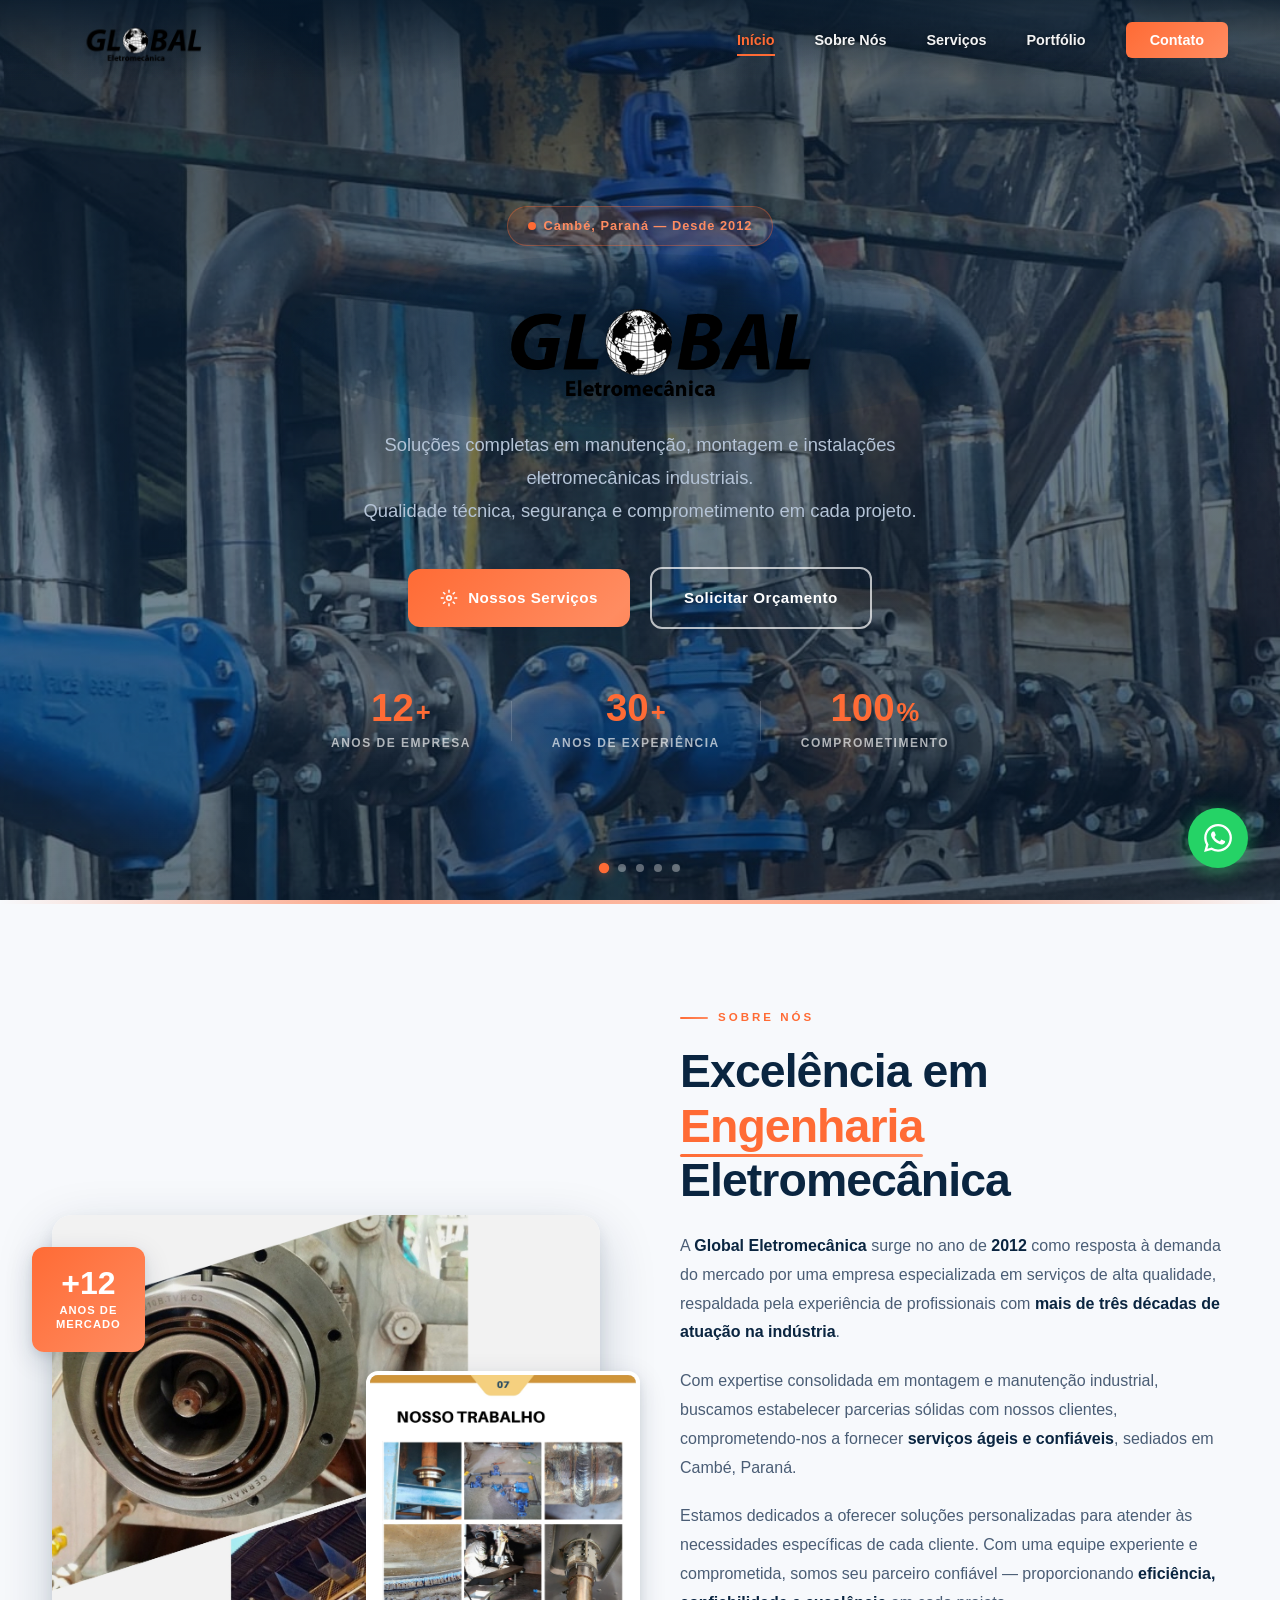
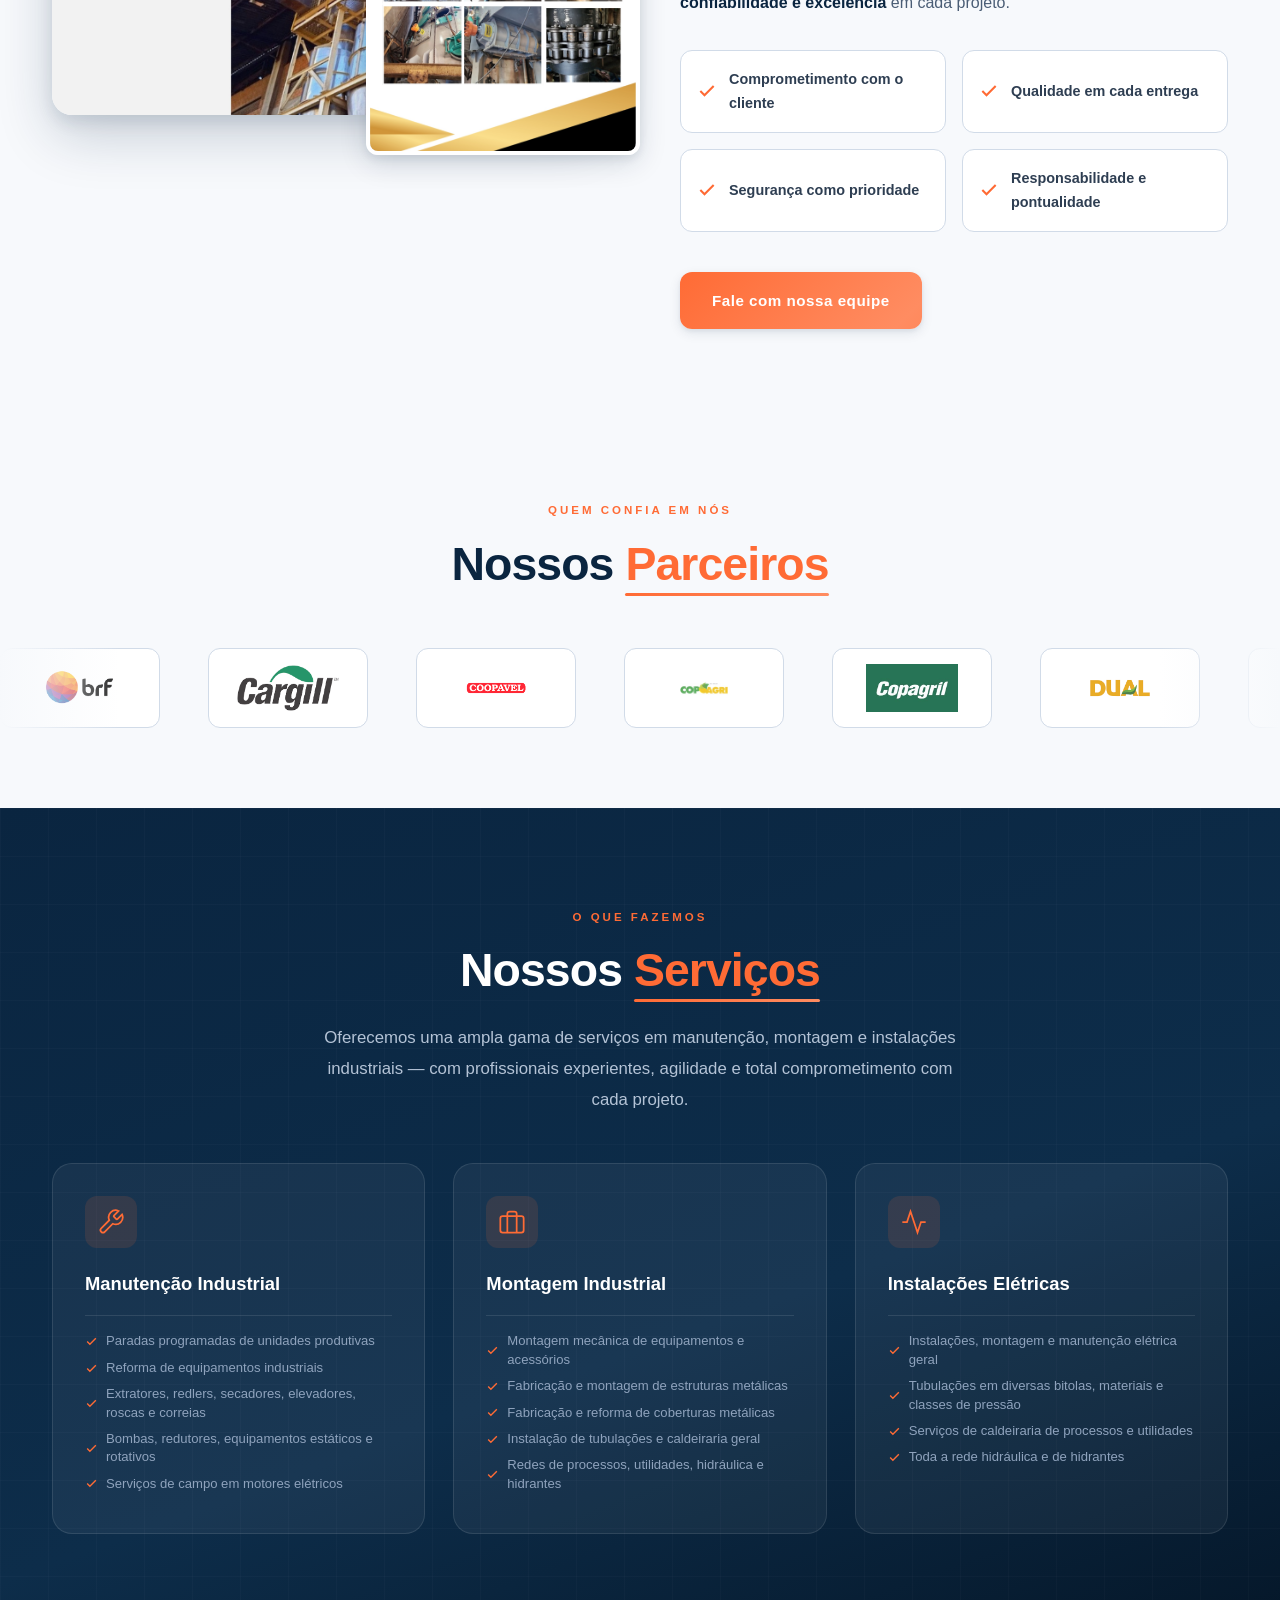
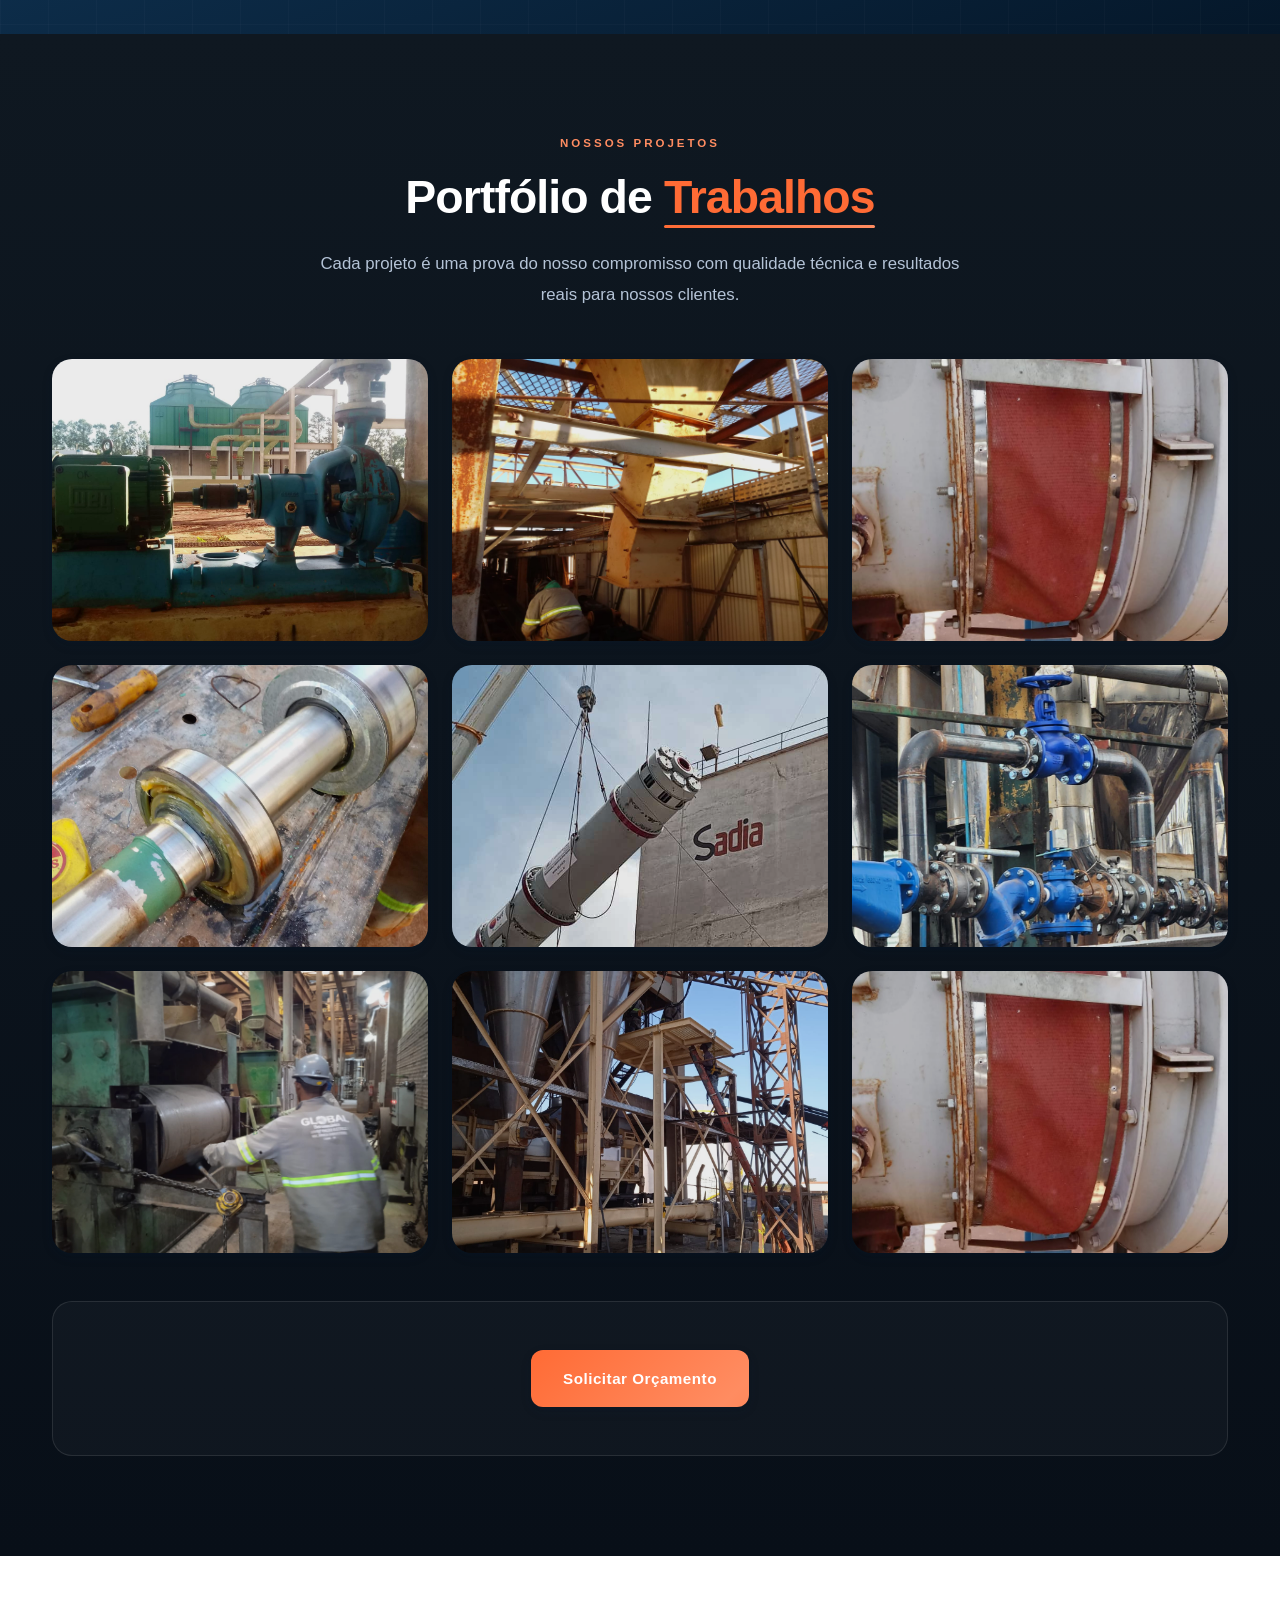
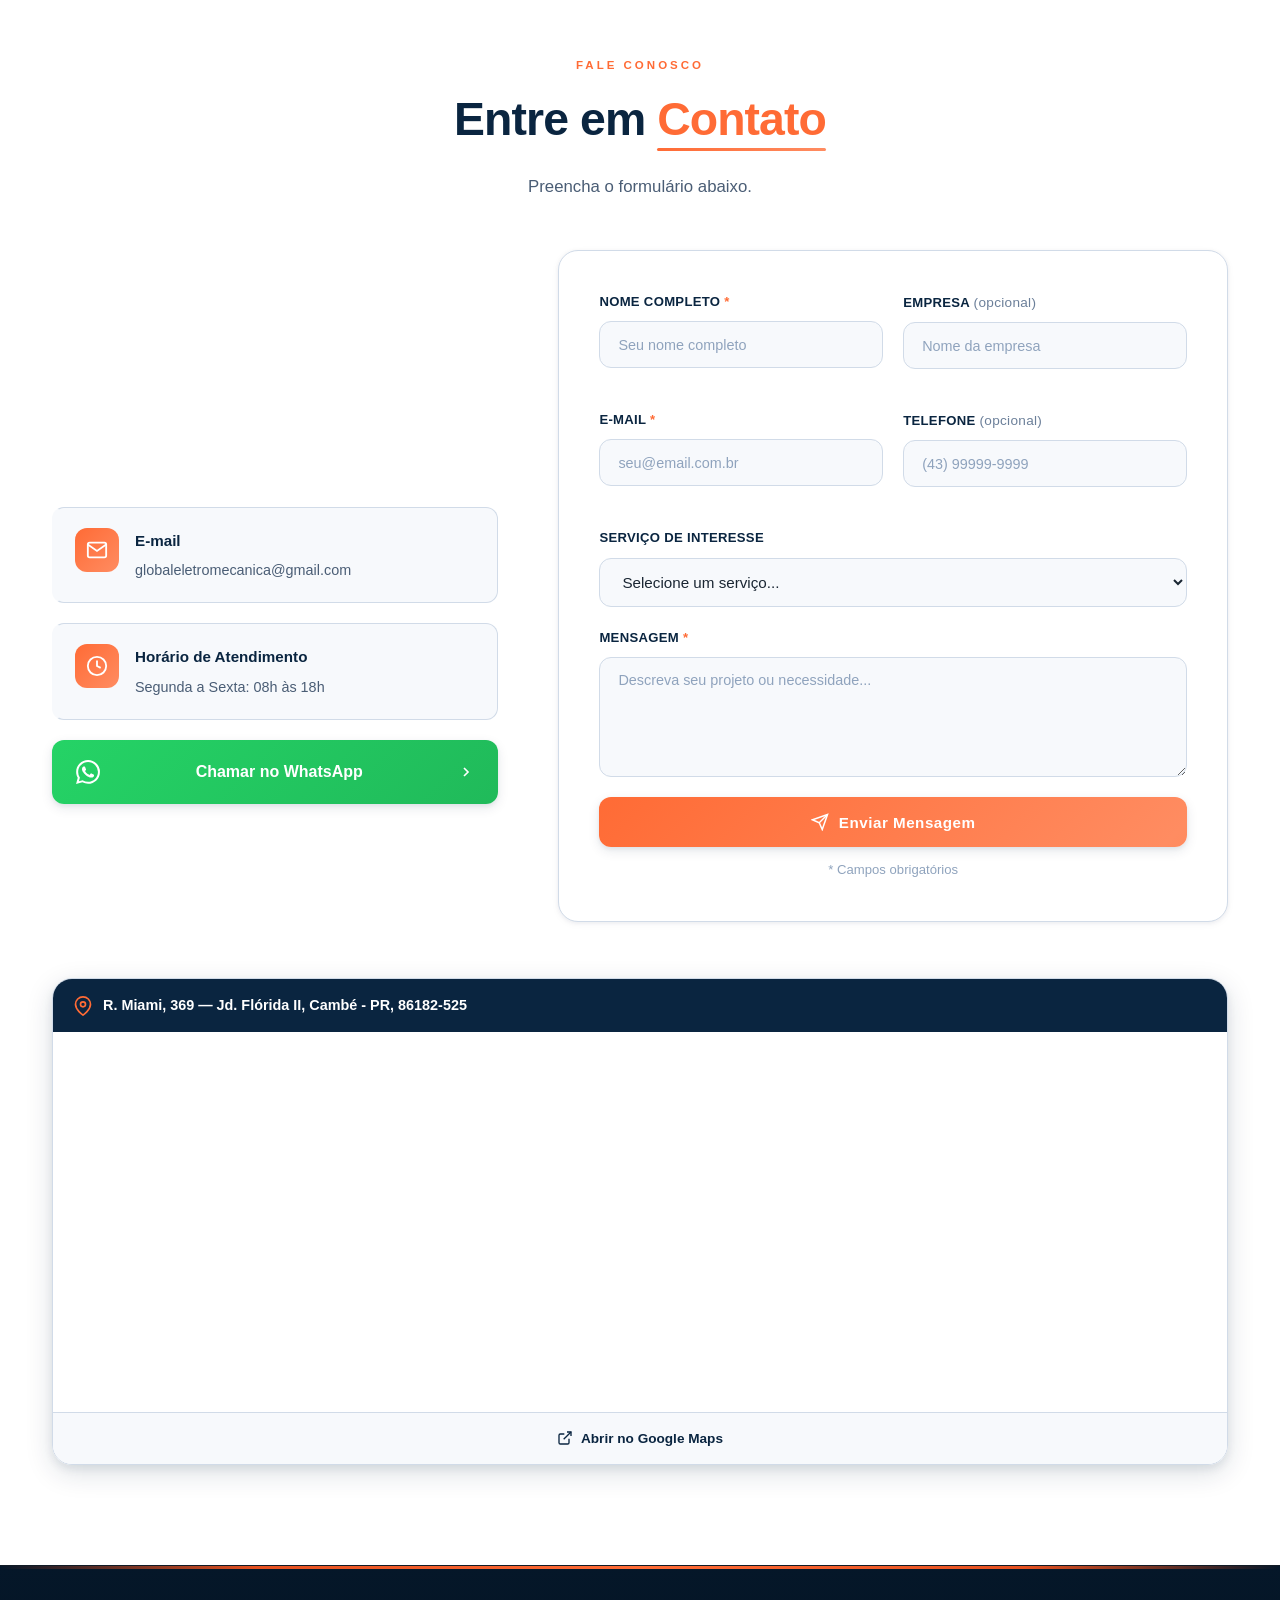
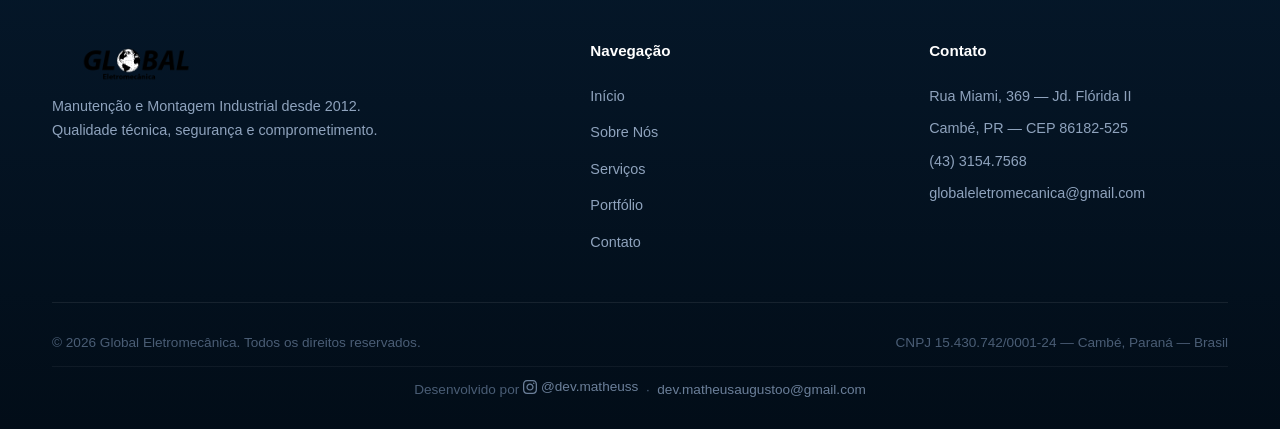
==== commit 792f514d: "fix: remover consultoria tecnica e corrigir Outro para Outros" ====
--- a/index.html
+++ b/index.html
@@ -413,8 +413,7 @@
                                 <option value="manutencao">Manutenção Industrial</option>
                                 <option value="montagem">Montagem Industrial</option>
                                 <option value="instalacoes">Instalações Eletromecânicas</option>
-                                <option value="consultoria">Consultoria Técnica</option>
-                                <option value="outro">Outro</option>
+                                <option value="outros">Outros</option>
                             </select>
                         </div>
                         <div class="form-field">
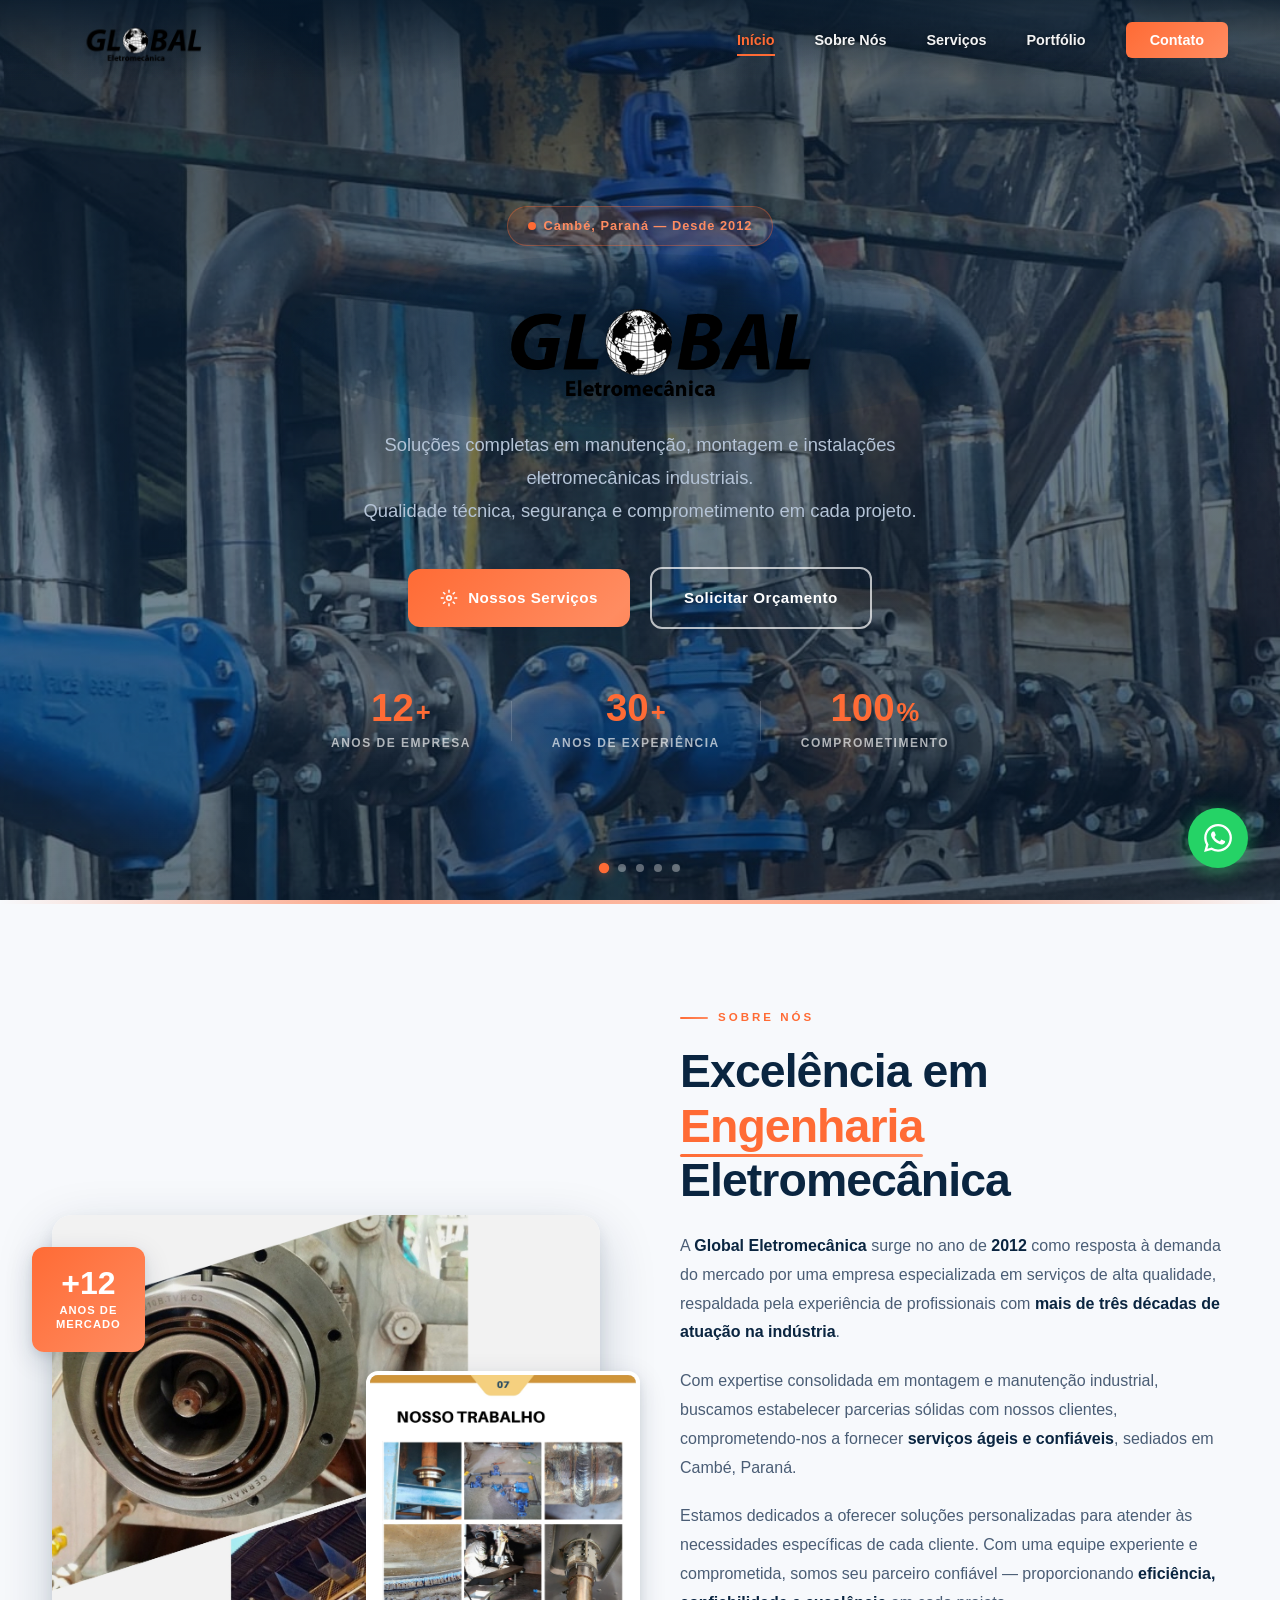
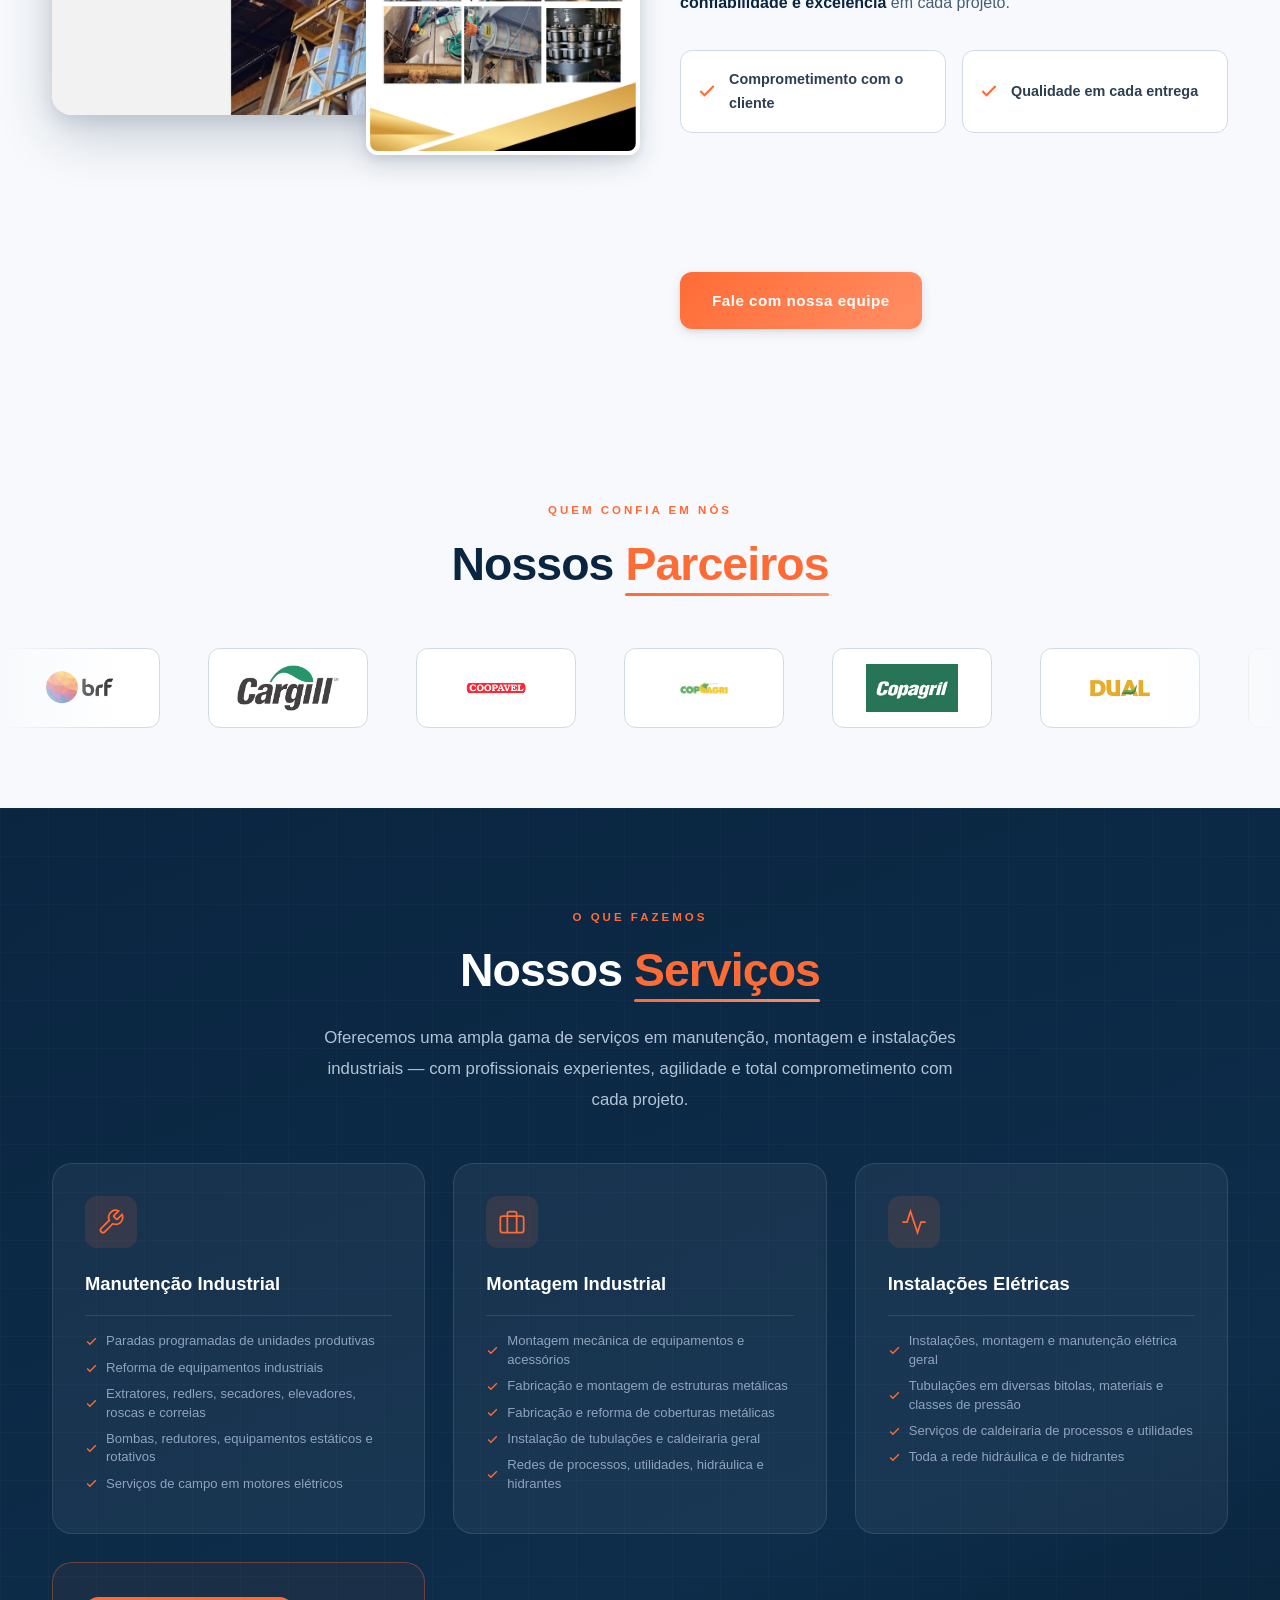
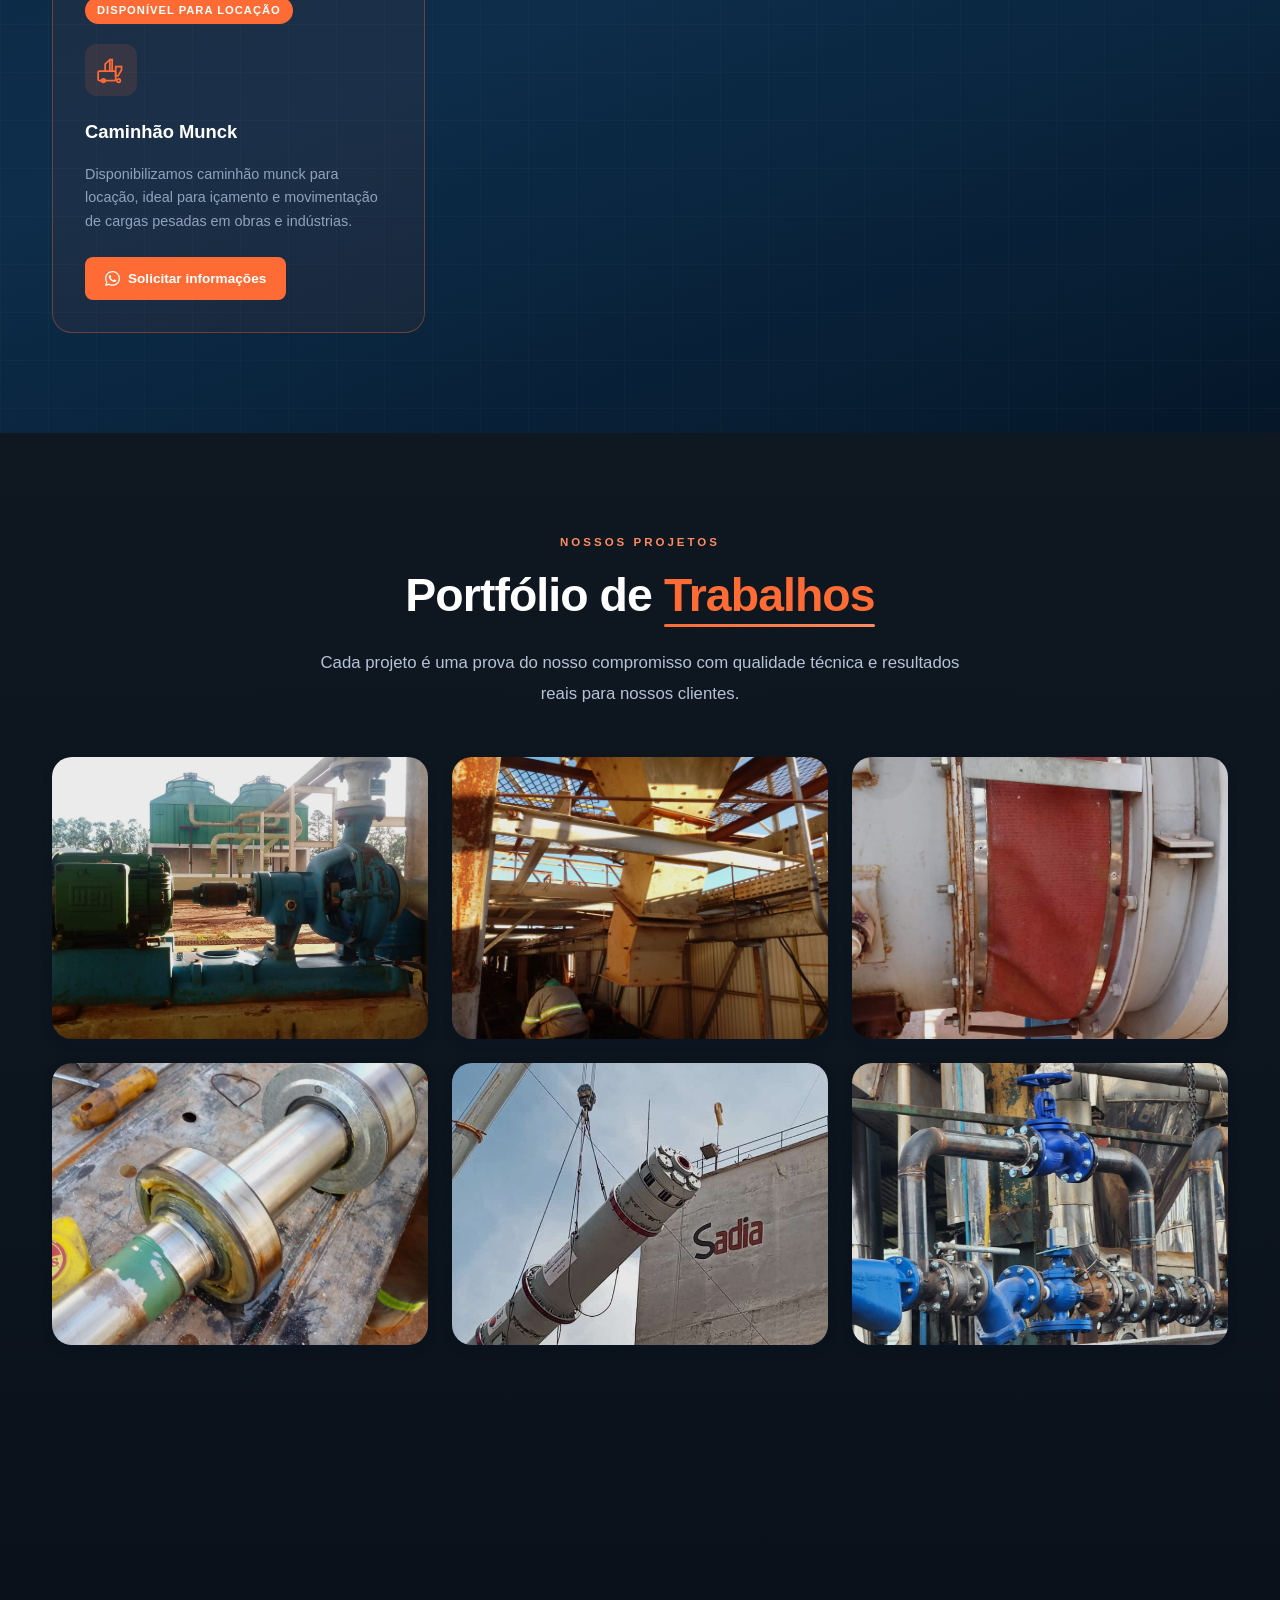
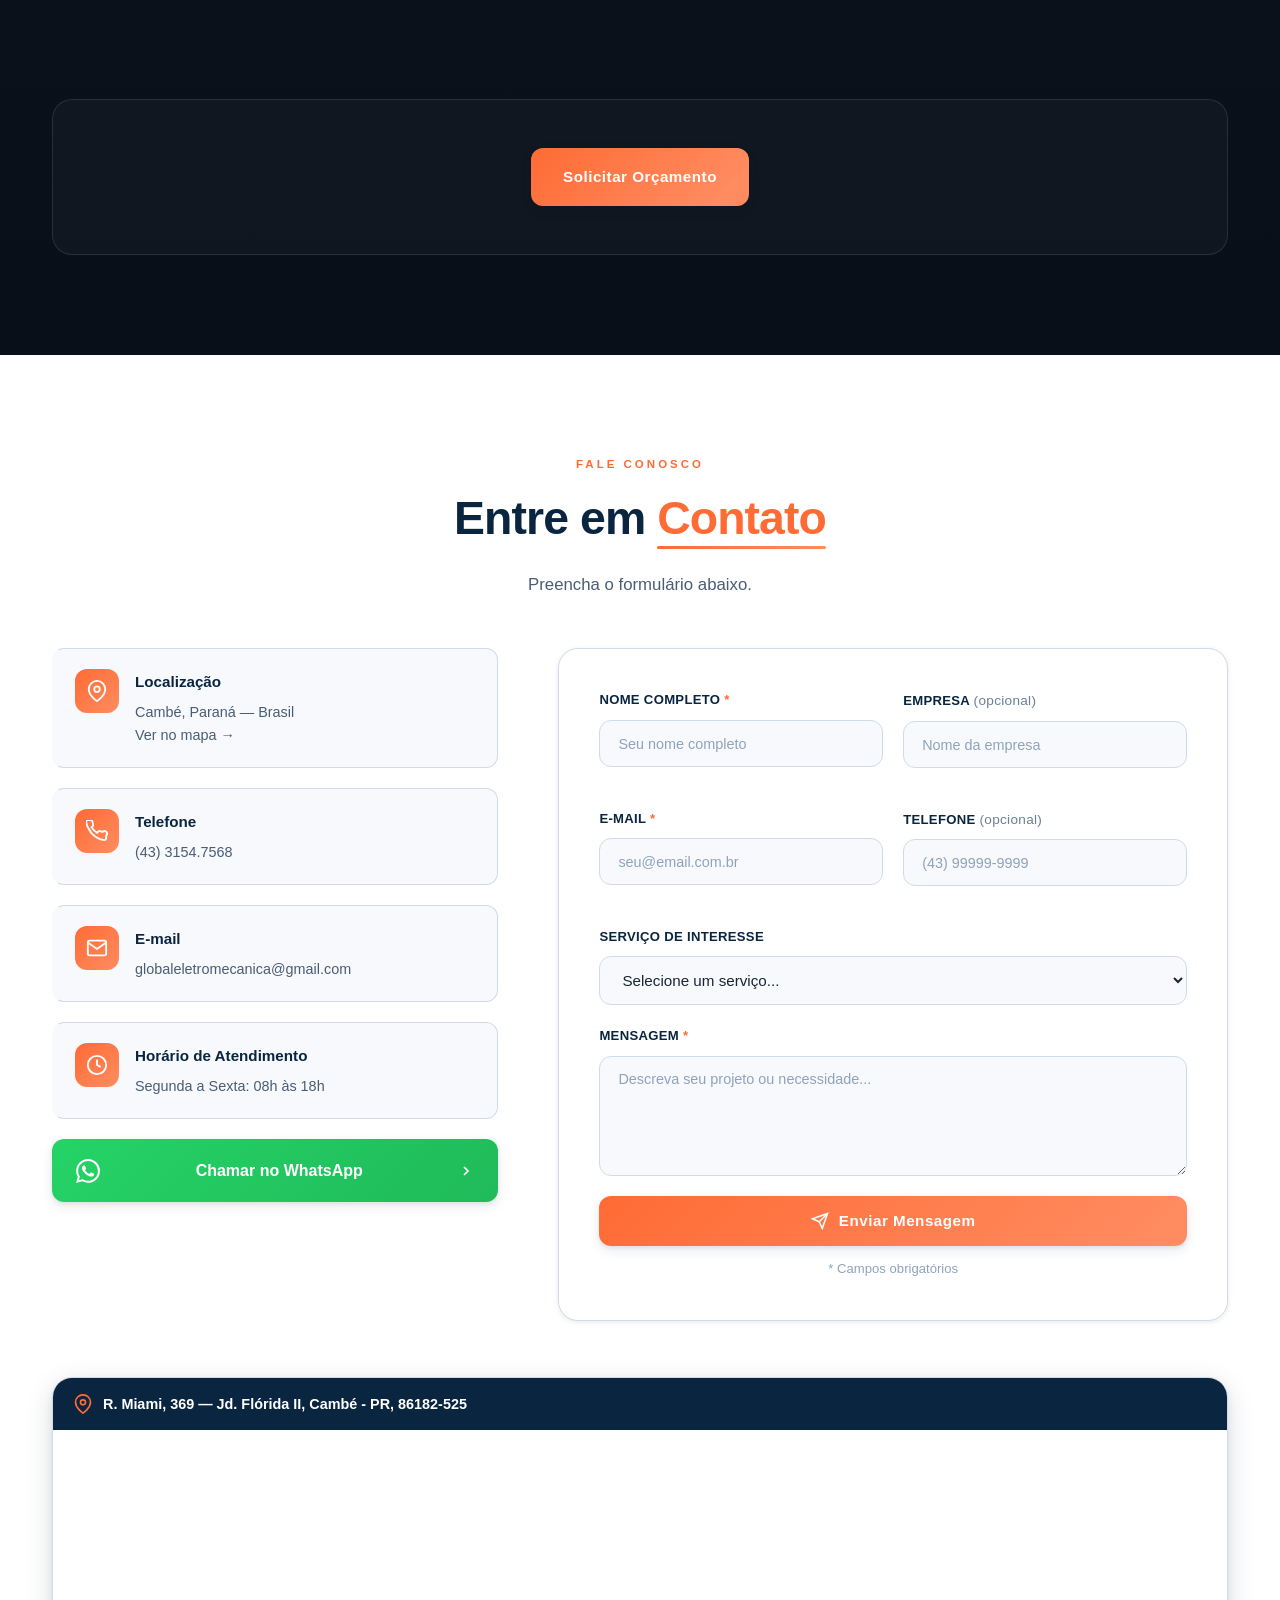
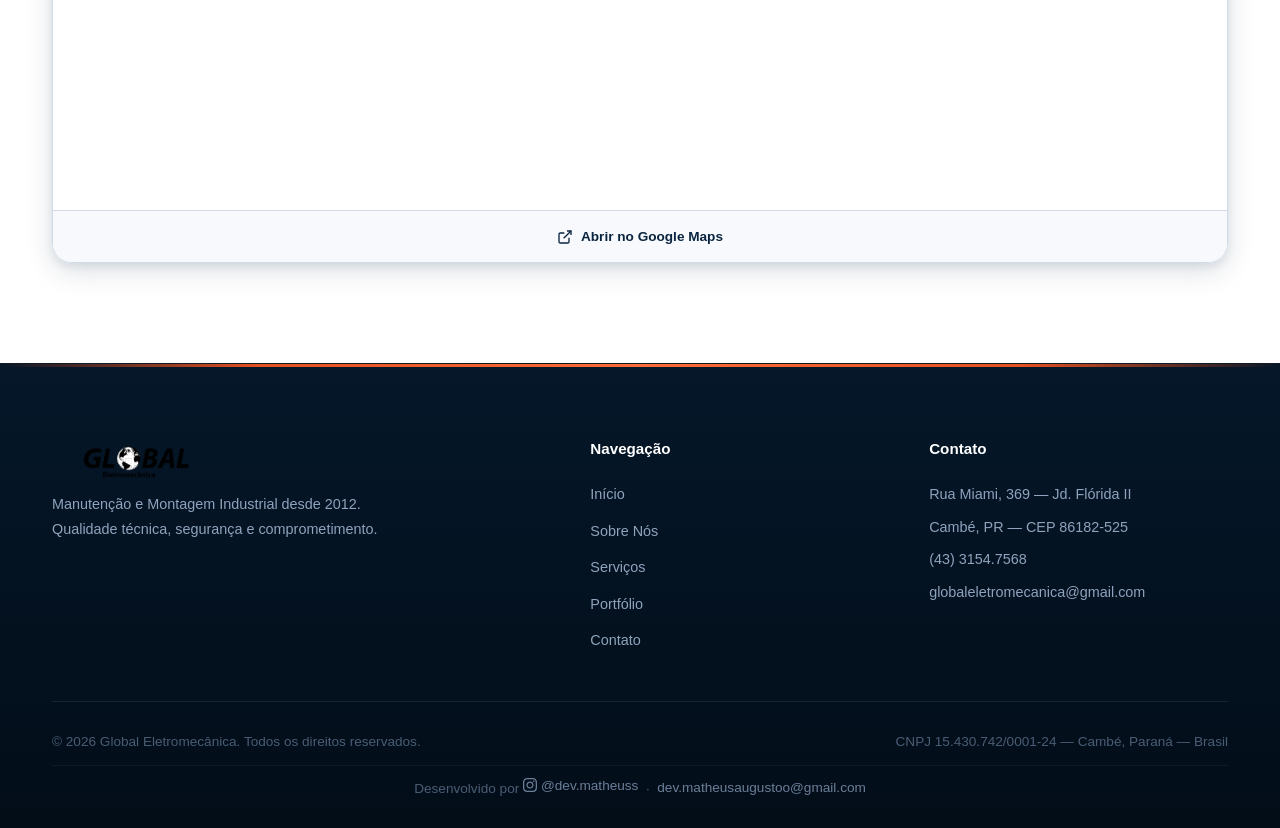
==== commit 9cf4f94f: "feat: adicionar opcao Munck no select de servico de interesse" ====
--- a/index.html
+++ b/index.html
@@ -413,6 +413,7 @@
                                 <option value="manutencao">Manutenção Industrial</option>
                                 <option value="montagem">Montagem Industrial</option>
                                 <option value="instalacoes">Instalações Eletromecânicas</option>
+                                <option value="munck">Locação de Caminhão Munck</option>
                                 <option value="outros">Outros</option>
                             </select>
                         </div>
--- a/style.css
+++ b/style.css
@@ -1054,6 +1054,50 @@
   margin-bottom: 16px;
 }
 .servico-card p { font-size: 0.9rem; color: var(--gray-400); line-height: 1.6; }
+
+/* ── Card Munck ─────────────────────────────────────────────── */
+.servico-card-munck {
+  border-color: rgba(255,107,53,0.35);
+  background: rgba(255,107,53,0.06);
+  position: relative;
+}
+.munck-badge {
+  display: inline-block;
+  background: var(--accent);
+  color: #fff;
+  font-size: 0.7rem;
+  font-weight: 700;
+  letter-spacing: 1px;
+  text-transform: uppercase;
+  padding: 4px 12px;
+  border-radius: 50px;
+  margin-bottom: 20px;
+}
+.munck-desc {
+  font-size: 0.9rem;
+  color: var(--gray-300);
+  line-height: 1.7;
+  margin-bottom: 24px;
+}
+.munck-cta {
+  display: inline-flex;
+  align-items: center;
+  gap: 8px;
+  background: var(--accent);
+  color: #fff;
+  font-family: var(--font-head);
+  font-size: 0.85rem;
+  font-weight: 700;
+  padding: 10px 20px;
+  border-radius: 8px;
+  text-decoration: none;
+  transition: background var(--transition), transform var(--transition);
+}
+.munck-cta:hover {
+  background: var(--accent-dark);
+  transform: translateY(-2px);
+}
+
 /* Portfolio */
 .portfolio {
   background: linear-gradient(180deg, var(--gray-900) 0%, #080f18 100%);
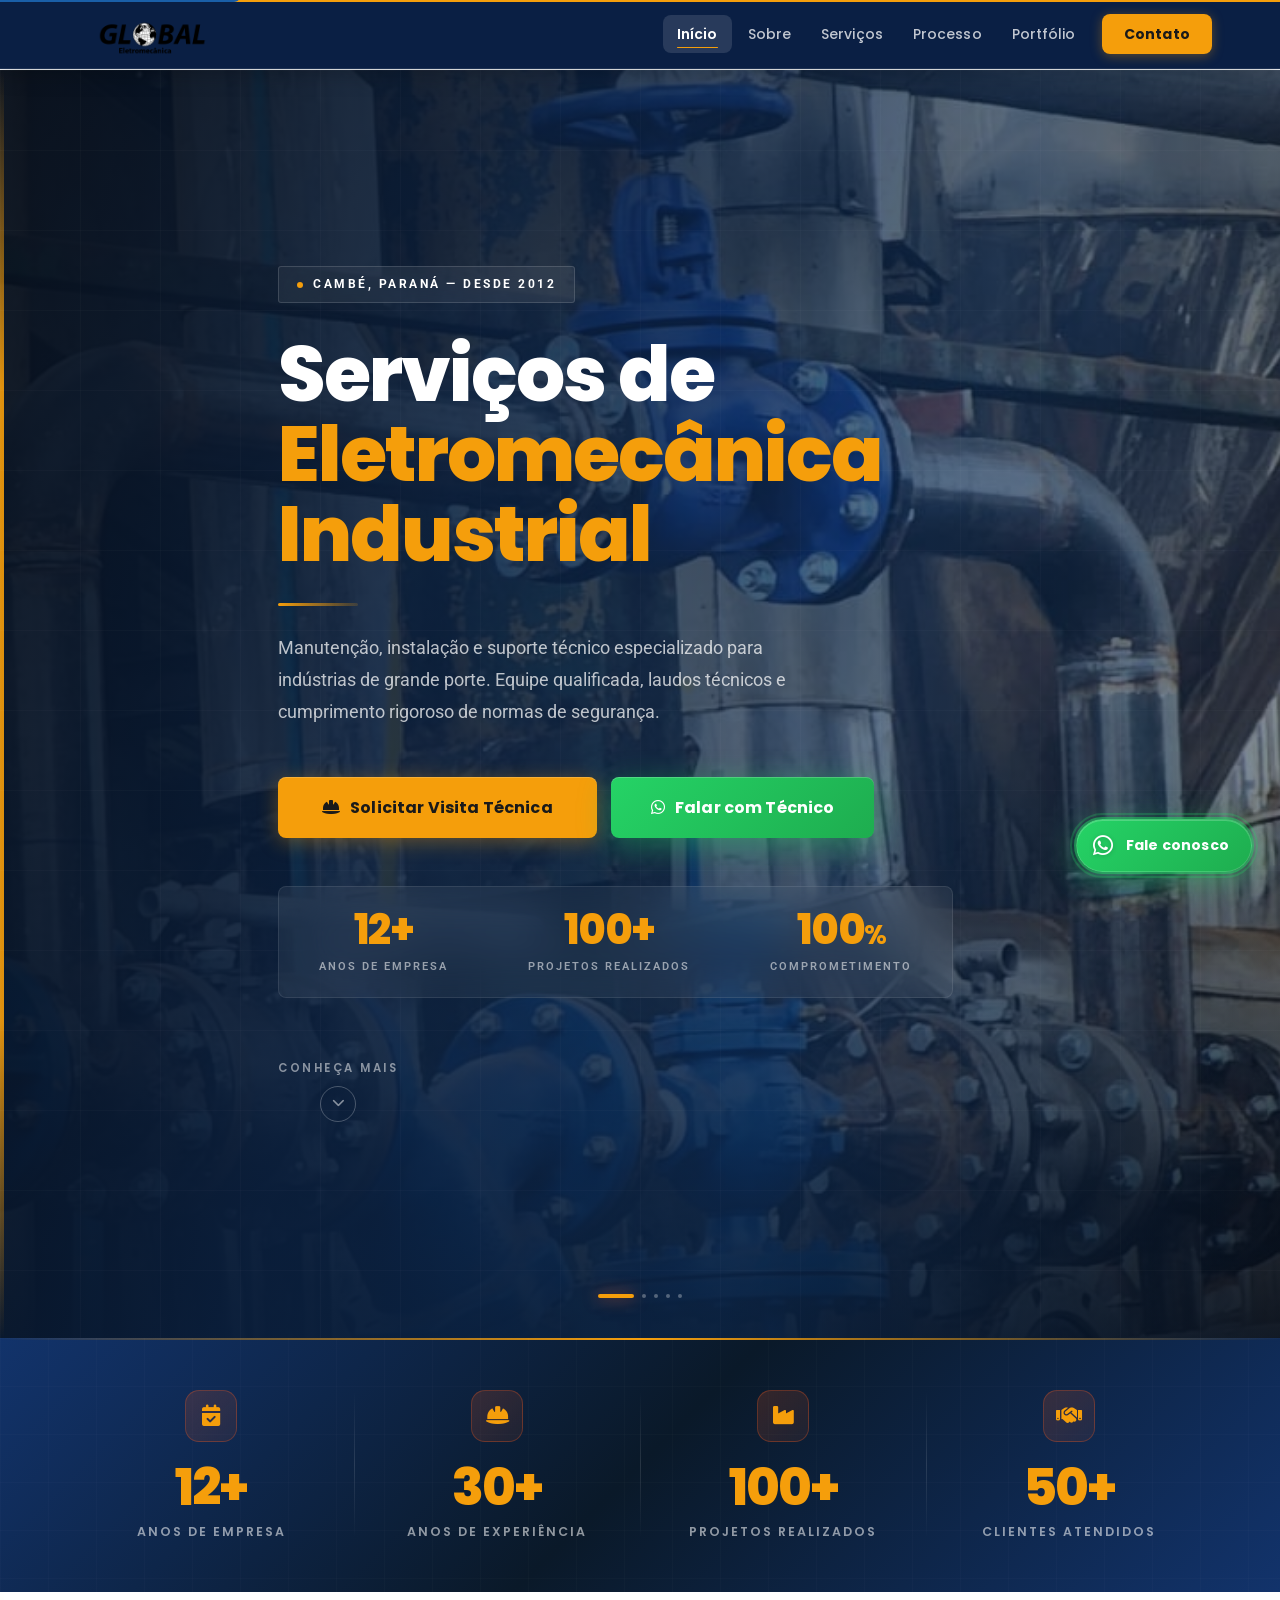
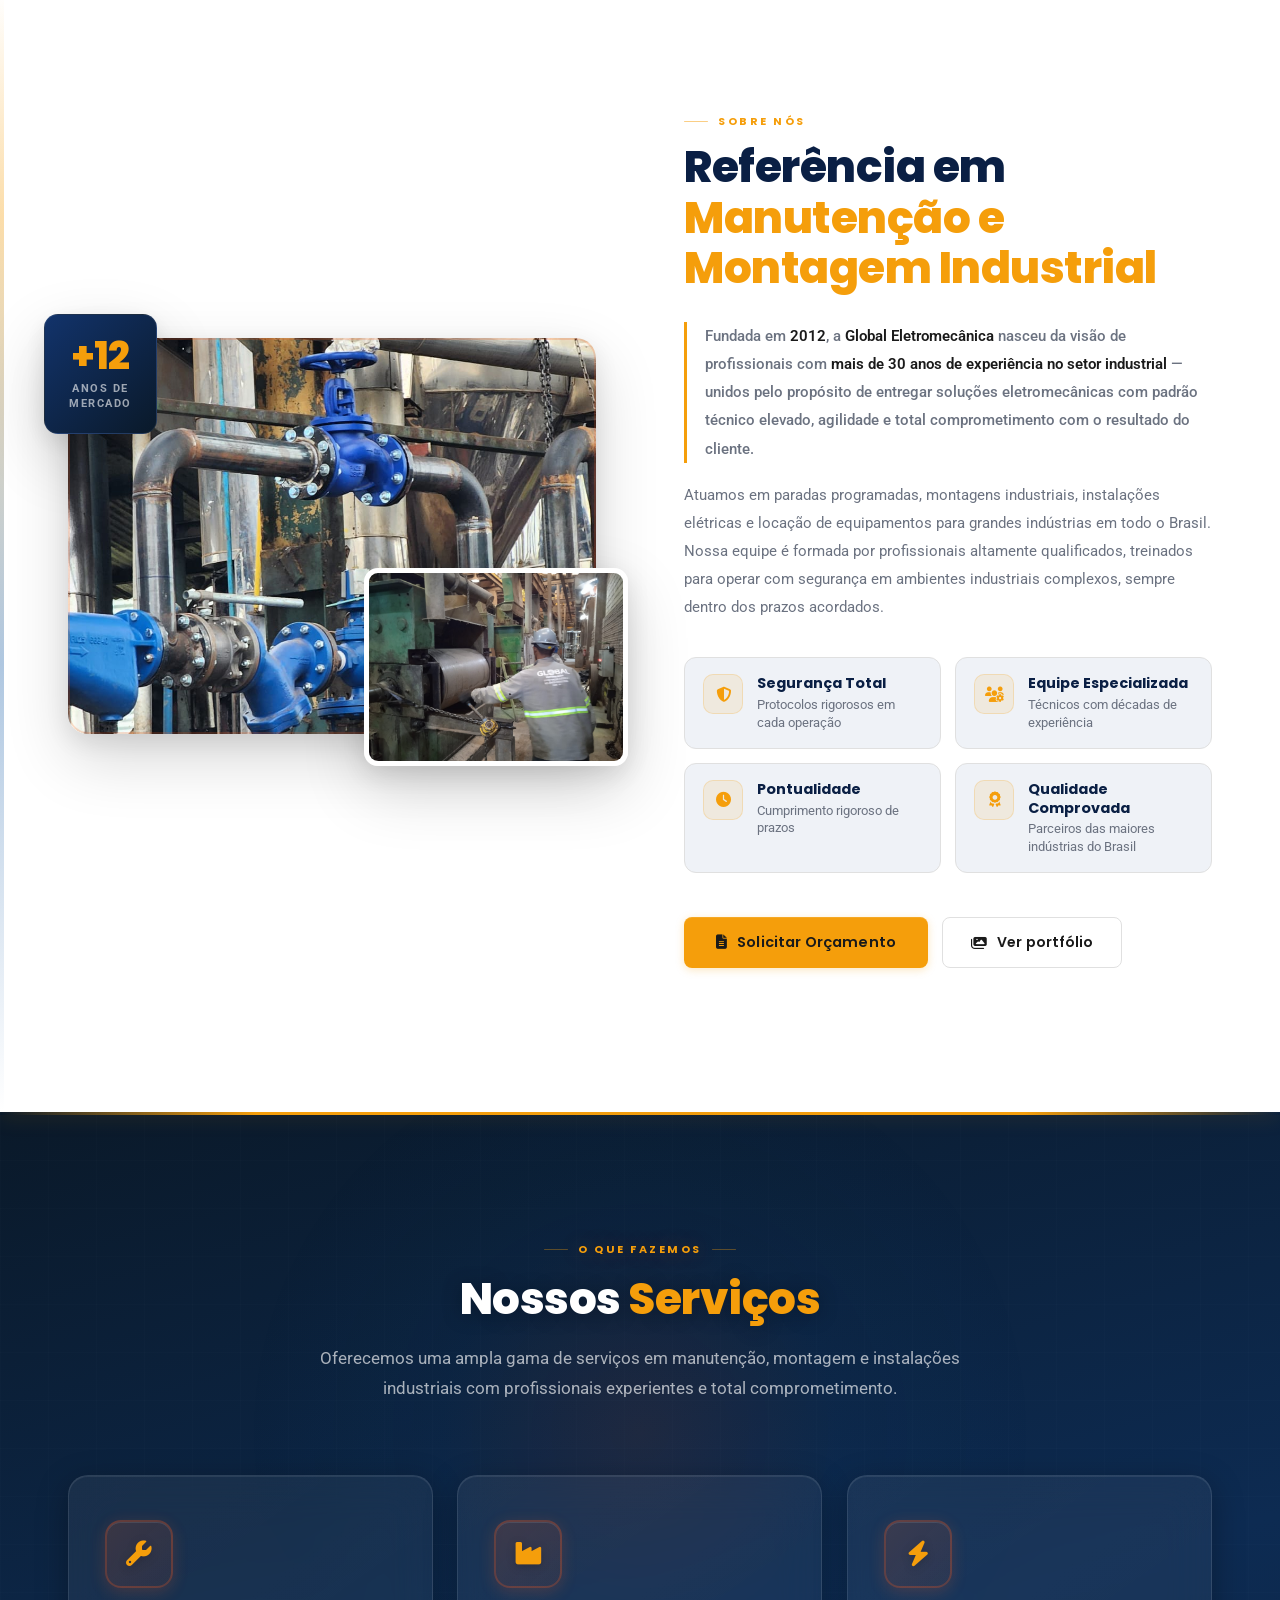
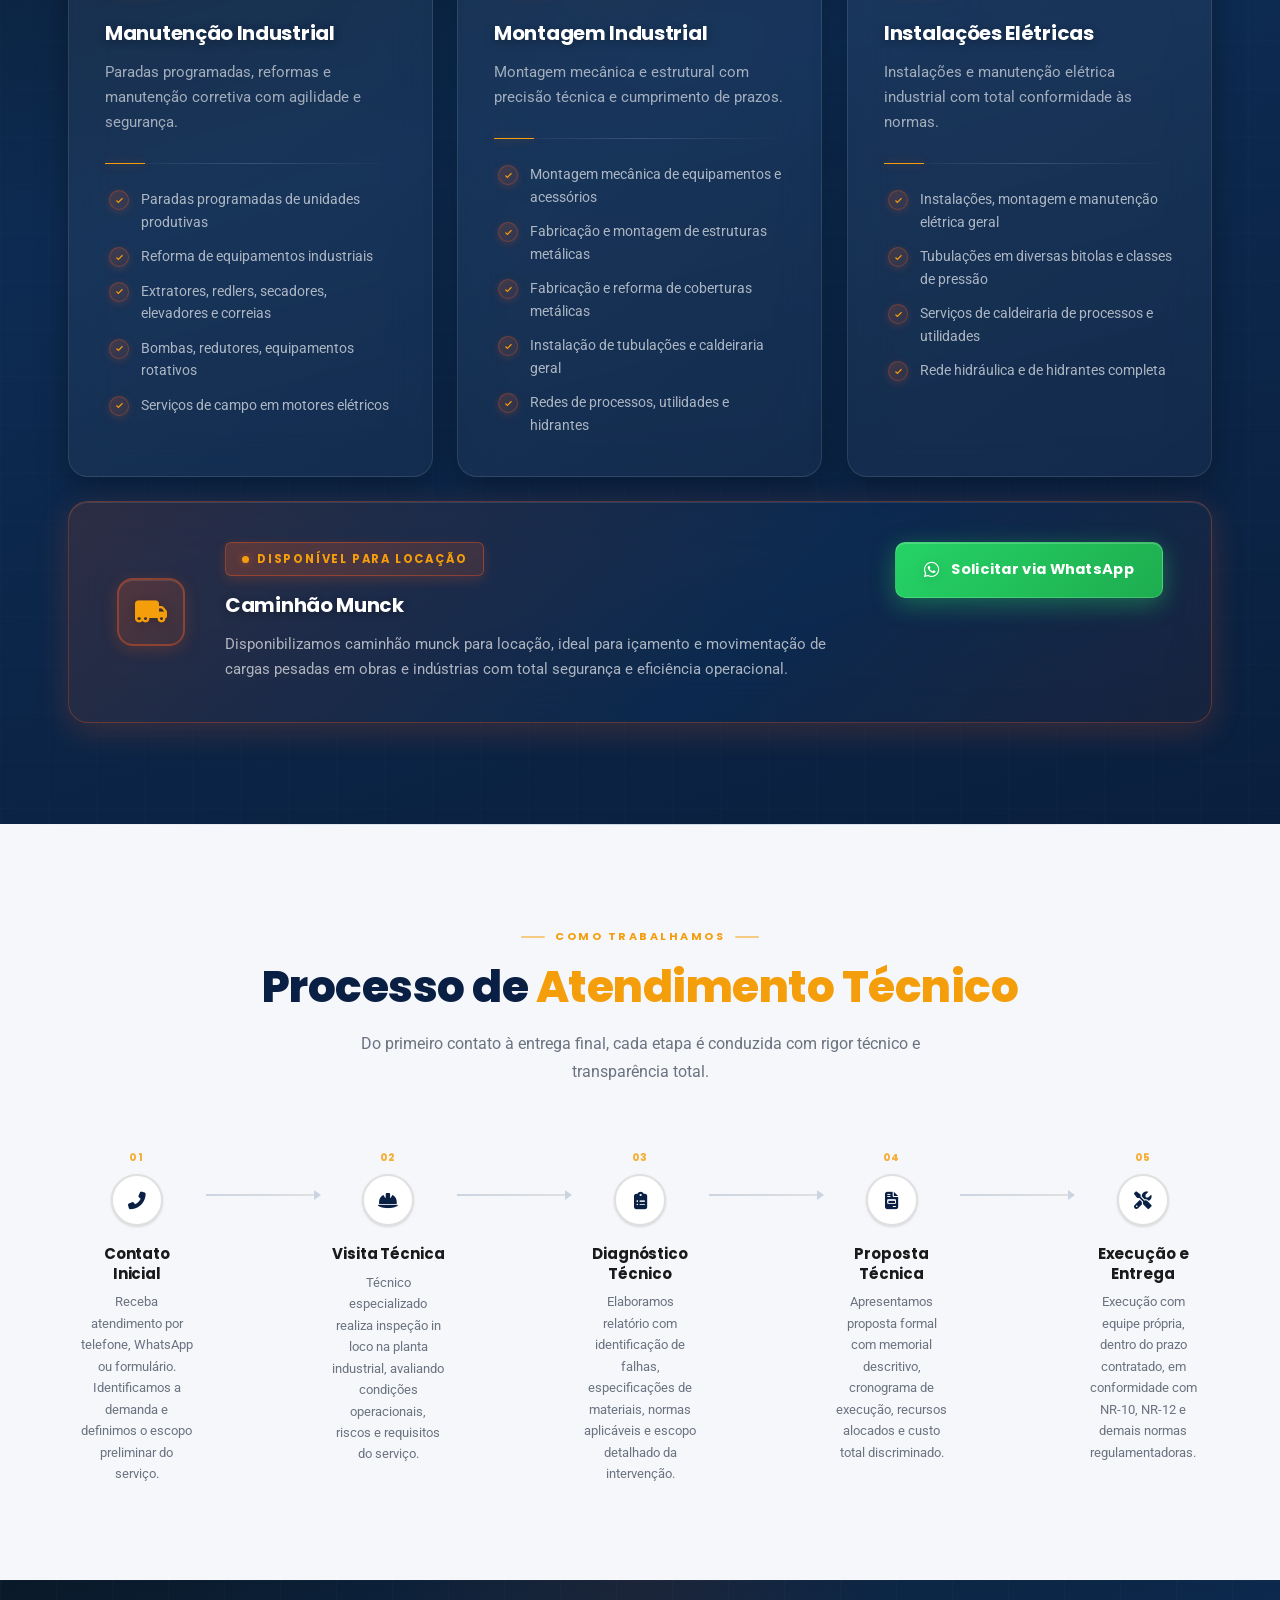
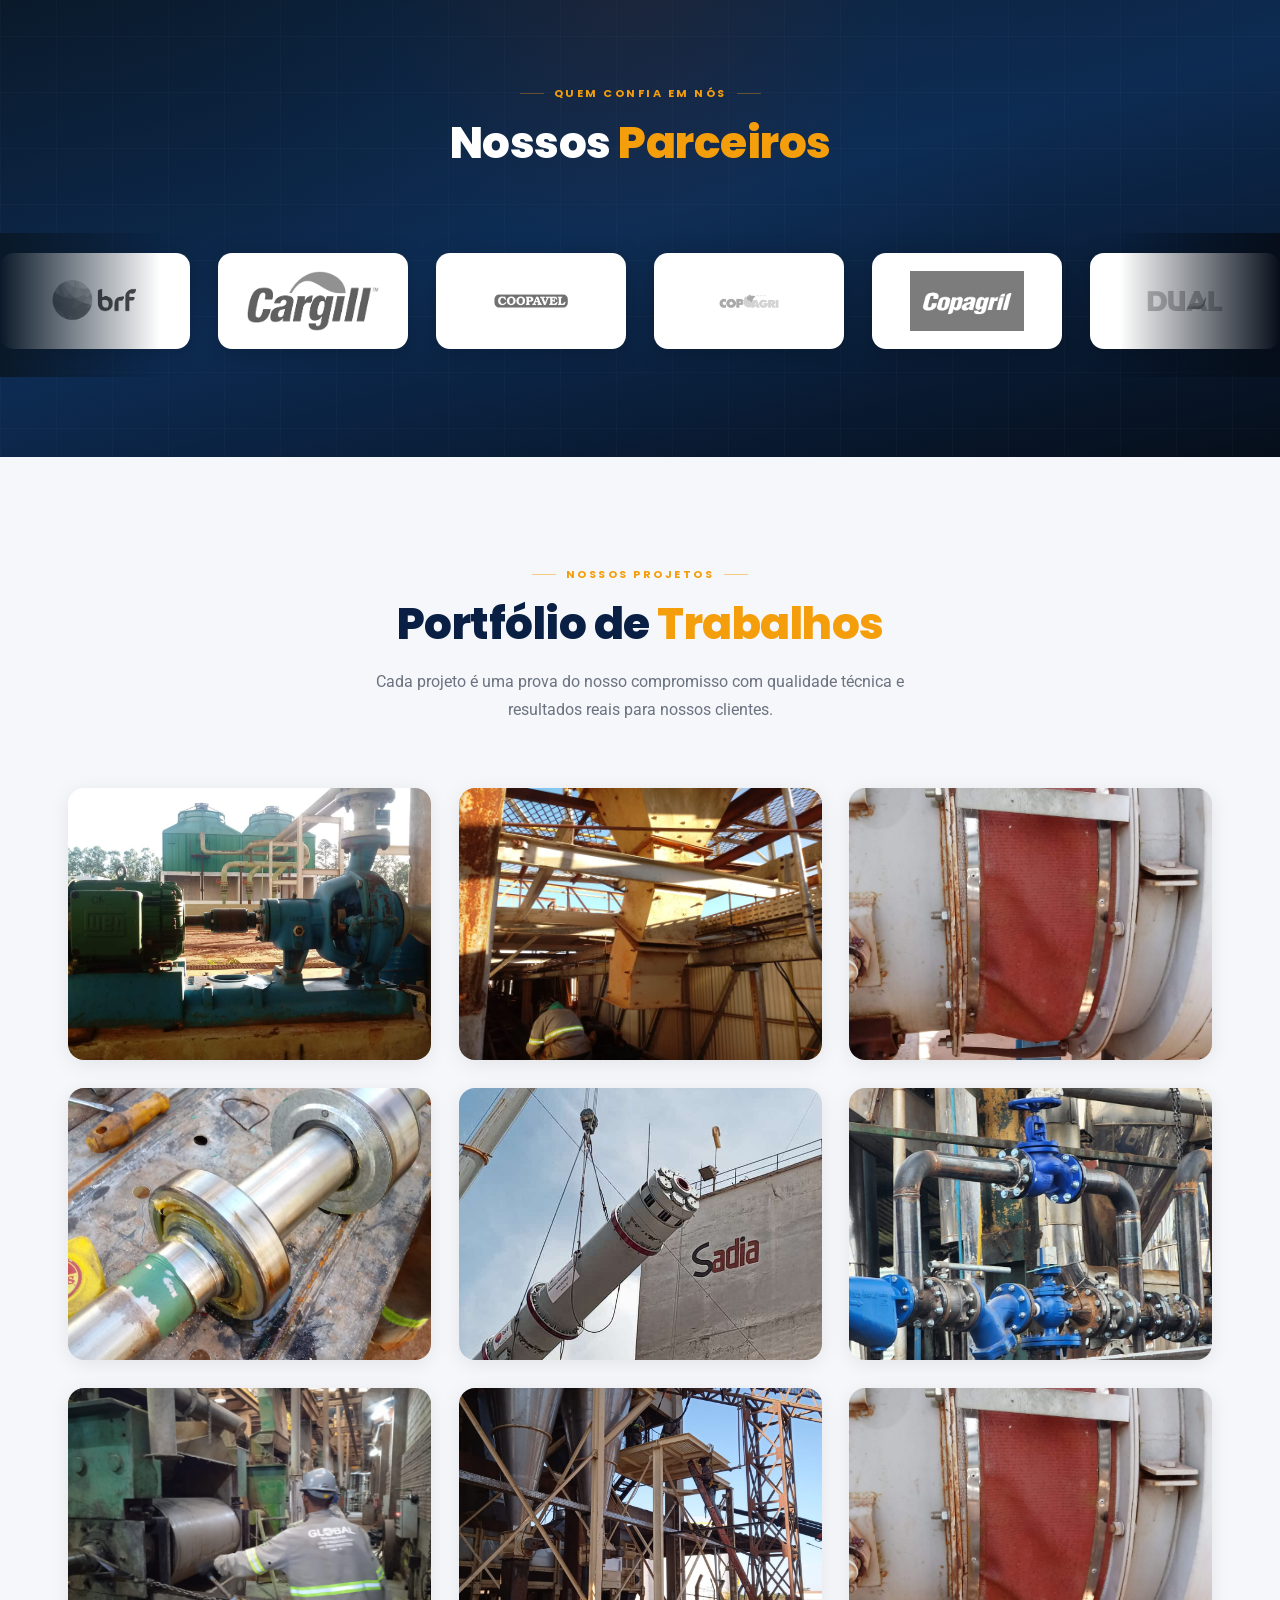
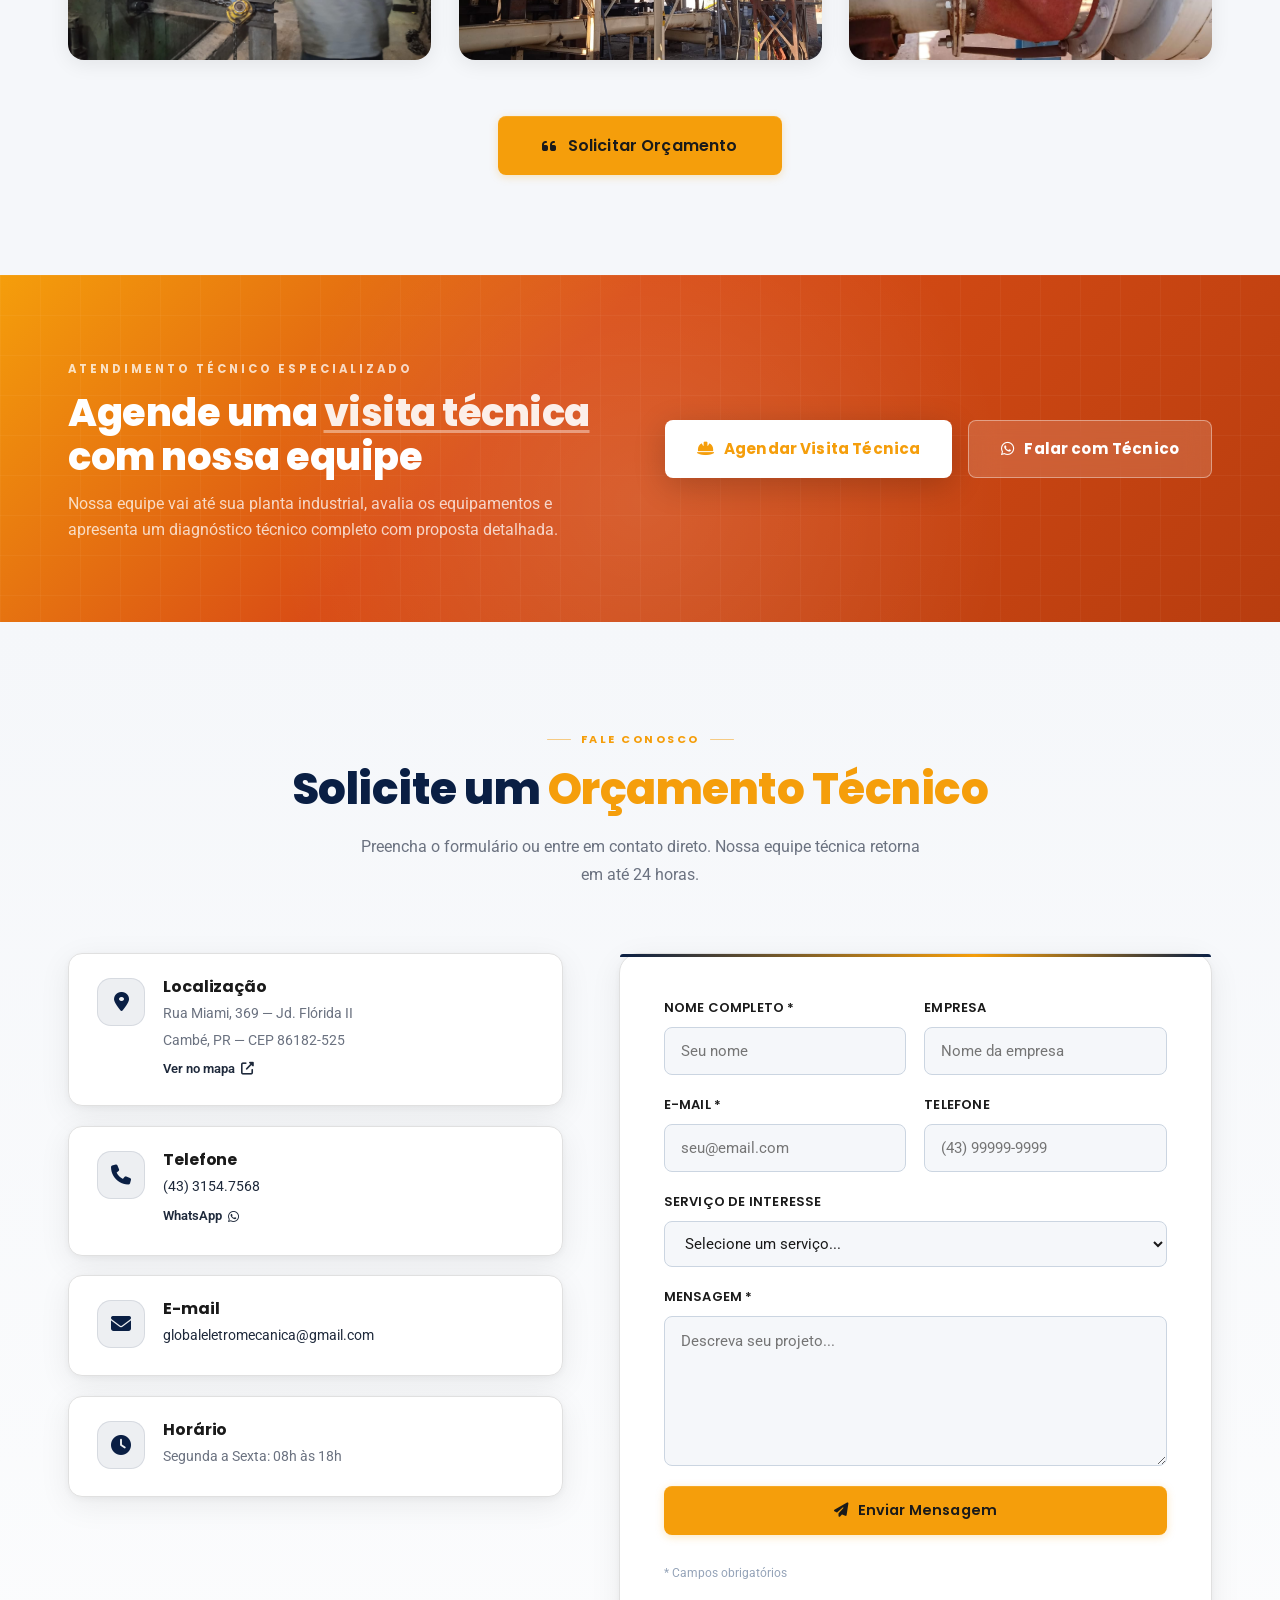
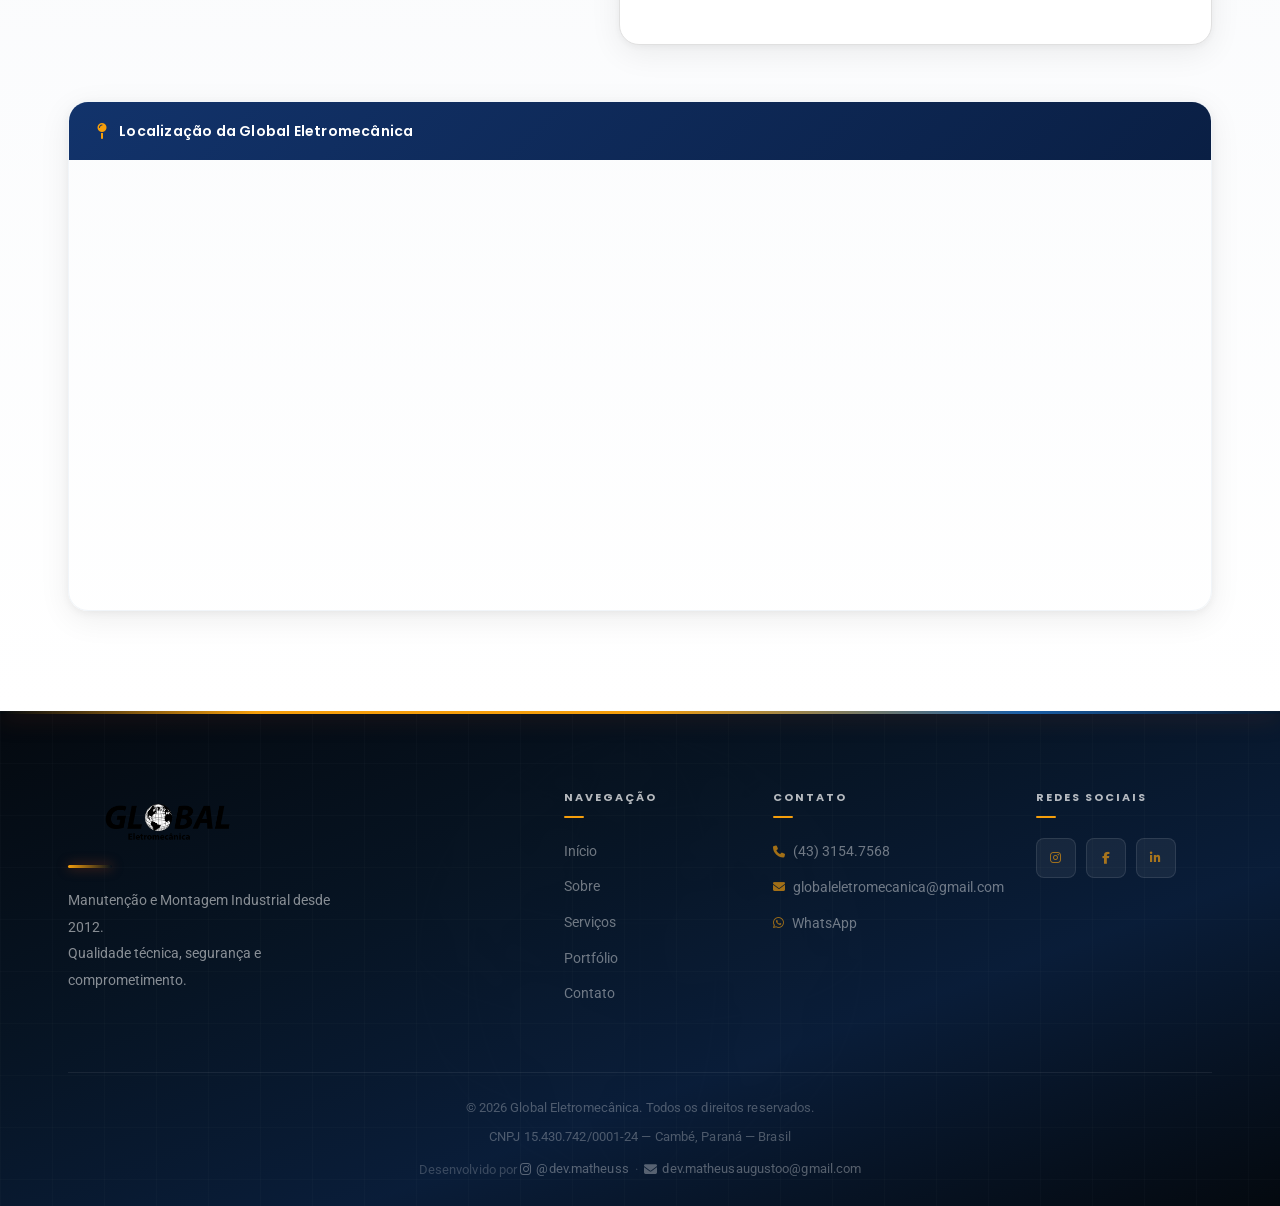
==== commit 409cb1b3: "fix: renomeia para index.html para GitHub Pages servir corretamente" ====
--- a/index.html
+++ b/index.html
@@ -1,63 +1,63 @@
-<!DOCTYPE html>
+﻿<!DOCTYPE html>
 <html lang="pt-BR">
 <head>
     <meta charset="UTF-8">
     <meta name="viewport" content="width=device-width, initial-scale=1.0">
-    <meta name="description" content="Global Eletromecânica — Referência em manutenção e montagem industrial em Cambé, Paraná. +12 anos de experiência, equipe certificada, atendimento 24h. (43) 3154.7568">
-    <meta name="keywords" content="manutenção industrial, montagem industrial, instalações eletromecânicas, automação industrial, Cambé, Paraná, Global Eletromecânica">
+    <meta name="description" content="Global Eletromecânica — Manutenção industrial, montagem e instalações eletromecânicas em Cambé, PR. +12 anos de experiência, +100 projetos realizados. Solicite orçamento.">
+    <meta name="keywords" content="manutenção industrial, montagem industrial, eletromecânica, instalações elétricas, caminhão munck, Cambé, Paraná, Global Eletromecânica">
     <meta name="author" content="Global Eletromecânica">
     <meta name="robots" content="index, follow">
-
-    <!-- ── Segurança ──────────────────────────────────────── -->
-    <meta http-equiv="X-Content-Type-Options" content="nosniff">
-    <meta http-equiv="X-Frame-Options" content="SAMEORIGIN">
-    <meta http-equiv="Referrer-Policy" content="strict-origin-when-cross-origin">
-    <meta name="format-detection" content="telephone=no">
-    <!-- CSP: permite apenas recursos do próprio domínio + Google Fonts -->
-    <meta http-equiv="Content-Security-Policy"
-          content="default-src 'self';
-                   style-src 'self' 'unsafe-inline' https://fonts.googleapis.com;
-                   font-src 'self' https://fonts.gstatic.com;
-                   img-src 'self' data: blob:;
-                   script-src 'self' 'unsafe-inline';
-                   connect-src 'self';
-                   frame-src https://www.google.com;
-                   frame-ancestors 'none';">
-
-    <!-- ── Open Graph (WhatsApp, LinkedIn, Facebook) ─────── -->
-    <meta property="og:title" content="Global Eletromecânica — Manutenção e Montagem Industrial">
-    <meta property="og:description" content="Mais de 12 anos transformando indústrias com soluções eletromecânicas completas em Cambé, PR. Manutenção, montagem e instalações industriais.">
+    <meta name="theme-color" content="#0A2540">
+
+    <!-- Open Graph -->
+    <meta property="og:title" content="Global Eletromecânica — Manutenção e Montagem Industrial | Cambé, PR">
+    <meta property="og:description" content="Soluções eletromecânicas industriais com +12 anos de experiência. Manutenção, montagem, instalações e locação de munck. Cambé, Paraná.">
     <meta property="og:type" content="website">
     <meta property="og:locale" content="pt_BR">
     <meta property="og:url" content="https://www.globaleletromecanica.com.br">
+    <meta property="og:image" content="https://www.globaleletromecanica.com.br/LOGO GLOBAL ELETROMECANICA/Global Logo.png">
     <meta property="og:site_name" content="Global Eletromecânica">
-    <meta property="og:image" content="https://www.globaleletromecanica.com.br/LOGO GLOBAL ELETROMECANICA/Global Logo.png">
-    <meta property="og:image:width" content="1200">
-    <meta property="og:image:height" content="630">
-    <meta property="og:image:alt" content="Global Eletromecânica — Manutenção e Montagem Industrial">
+
     <!-- Twitter Card -->
     <meta name="twitter:card" content="summary_large_image">
-    <meta name="twitter:title" content="Global Eletromecânica — Manutenção e Montagem Industrial">
-    <meta name="twitter:description" content="Mais de 12 anos transformando indústrias com soluções eletromecânicas completas em Cambé, PR.">
-    <meta name="twitter:image" content="https://www.globaleletromecanica.com.br/LOGO GLOBAL ELETROMECANICA/Global Logo.png">
-
-    <!-- ── Canonical ──────────────────────────────────────── -->
+    <meta name="twitter:title" content="Global Eletromecânica — Manutenção Industrial">
+    <meta name="twitter:description" content="Soluções eletromecânicas industriais com +12 anos de experiência em Cambé, PR.">
+
+    <!-- Canonical -->
     <link rel="canonical" href="https://www.globaleletromecanica.com.br">
 
-    <!-- ── Schema.org SEO Local ──────────────────────────── -->
+    <!-- Favicon -->
+    <link rel="icon" type="image/png" sizes="32x32" href="LOGO GLOBAL ELETROMECANICA/Globo.png">
+    <link rel="apple-touch-icon" href="LOGO GLOBAL ELETROMECANICA/Globo.png">
+
+    <!-- Preconnect para performance -->
+    <link rel="preconnect" href="https://fonts.googleapis.com">
+    <link rel="preconnect" href="https://fonts.gstatic.com" crossorigin>
+    <link rel="preconnect" href="https://cdnjs.cloudflare.com">
+
+    <!-- Fontes — display=swap evita FOIT -->
+    <link href="https://fonts.googleapis.com/css2?family=Poppins:wght@400;500;600;700;800&family=Roboto:wght@400;500;700&display=swap" rel="stylesheet">
+
+    <!-- Font Awesome -->
+    <link rel="stylesheet" href="https://cdnjs.cloudflare.com/ajax/libs/font-awesome/6.4.0/css/all.min.css" media="print" onload="this.media='all'">
+    <noscript><link rel="stylesheet" href="https://cdnjs.cloudflare.com/ajax/libs/font-awesome/6.4.0/css/all.min.css"></noscript>
+
+    <link rel="stylesheet" href="style.css">
+
+    <!-- Schema.org — SEO estruturado -->
     <script type="application/ld+json">
     {
       "@context": "https://schema.org",
       "@type": "LocalBusiness",
       "name": "Global Eletromecânica",
-      "description": "Soluções em manutenção e montagem industrial desde 2012",
+      "description": "Manutenção industrial, montagem e instalações eletromecânicas em Cambé, PR.",
       "url": "https://www.globaleletromecanica.com.br",
-      "telephone": "+55-43-3154-7568",
+      "telephone": "+554331547568",
       "email": "globaleletromecanica@gmail.com",
-      "taxID": "15.430.742/0001-24",
+      "foundingDate": "2012",
       "address": {
         "@type": "PostalAddress",
-        "streetAddress": "Rua Miami, 369",
+        "streetAddress": "Rua Miami, 369 — Jd. Flórida II",
         "addressLocality": "Cambé",
         "addressRegion": "PR",
         "postalCode": "86182-525",
@@ -65,467 +65,609 @@
       },
       "geo": {
         "@type": "GeoCoordinates",
-        "latitude": "-23.2756",
-        "longitude": "-51.2789"
+        "latitude": -23.272404,
+        "longitude": -51.278723
       },
-      "openingHoursSpecification": {
-        "@type": "OpeningHoursSpecification",
-        "dayOfWeek": ["Monday","Tuesday","Wednesday","Thursday","Friday"],
-        "opens": "08:00",
-        "closes": "18:00"
-      },
-      "foundingDate": "2012",
-      "areaServed": "Cambé, Paraná, Brasil",
-      "sameAs": []
+      "openingHours": "Mo-Fr 08:00-18:00",
+      "sameAs": [
+        "https://instagram.com",
+        "https://facebook.com",
+        "https://linkedin.com"
+      ]
     }
     </script>
-
     <title>Global Eletromecânica — Manutenção e Montagem Industrial | Cambé, PR</title>
-
-    <!-- ── Favicon ────────────────────────────────────────── -->
-    <link rel="icon" type="image/png" sizes="32x32" href="LOGO GLOBAL ELETROMECANICA/Globo.png">
-    <link rel="icon" type="image/png" sizes="16x16" href="LOGO GLOBAL ELETROMECANICA/Globo.png">
-    <link rel="shortcut icon" href="LOGO GLOBAL ELETROMECANICA/Globo.png">
-    <link rel="apple-touch-icon" sizes="180x180" href="LOGO GLOBAL ELETROMECANICA/Globo.png">
-    <meta name="msapplication-TileImage" content="LOGO GLOBAL ELETROMECANICA/Globo.png">
-    <meta name="theme-color" content="#0A2540">
-
-    <!-- ── Fontes ─────────────────────────────────────────── -->
-    <link rel="preconnect" href="https://fonts.googleapis.com">
-    <link rel="preconnect" href="https://fonts.gstatic.com" crossorigin>
-    <link href="https://fonts.googleapis.com/css2?family=Montserrat:wght@300;400;600;700;900&family=Open+Sans:wght@400;600&display=swap" rel="stylesheet">
-
-    <!-- ── Preload imagem crítica (primeiro slide) ────────── -->
-    <link rel="preload" as="image" href="FOTOS SERVIÇO/WhatsApp Image 2026-04-18 at 14.58.07 (3).jpeg">
-
-    <link rel="stylesheet" href="style.css">
 </head>
 <body>
-
-    <!-- Skip link acessibilidade -->
-    <a href="#main-content" class="skip-link">Pular para o conteúdo principal</a>
-
-    <!-- Header -->
+    <!-- Skip Link -->
+    <a href="#main-content" class="skip-link">Pular para conteúdo principal</a>
+
+    <!-- Header/Navbar -->
     <header class="header" id="header">
         <div class="container">
-            <a href="#home" class="logo" aria-label="Global Eletromecânica — Início">
-                <img src="LOGO GLOBAL ELETROMECANICA/Global Logo.png"
-                     alt="Global Eletromecânica"
-                     class="logo-img"
-                     width="180" height="60">
-            </a>
-            <nav class="nav" id="nav" aria-label="Navegação principal">
-                <ul>
-                    <li><a href="#home">Início</a></li>
-                    <li><a href="#sobre">Sobre Nós</a></li>
-                    <li><a href="#servicos">Serviços</a></li>
-                    <li><a href="#portfolio">Portfólio</a></li>
-                    <li><a href="#contato" class="nav-cta">Contato</a></li>
-                </ul>
-            </nav>
-            <button class="menu-toggle" aria-label="Abrir menu de navegação" aria-expanded="false" aria-controls="nav">
-                <span></span>
-                <span></span>
-                <span></span>
-            </button>
+            <div class="header-content">
+                <a href="#home" class="logo" aria-label="Global Eletromecânica">
+                    <img src="LOGO GLOBAL ELETROMECANICA/Global Logo.png" alt="Global Eletromecânica" class="logo-img">
+                </a>
+                
+                <nav class="nav" id="nav" aria-label="Navegação principal">
+                    <ul class="nav-list">
+                        <li><a href="#home" class="nav-link">Início</a></li>
+                        <li><a href="#sobre" class="nav-link">Sobre</a></li>
+                        <li><a href="#servicos" class="nav-link">Serviços</a></li>
+                        <li><a href="#processo" class="nav-link">Processo</a></li>
+                        <li><a href="#portfolio" class="nav-link">Portfólio</a></li>
+                        <li><a href="#contato" class="nav-link nav-link-cta">Contato</a></li>
+                    </ul>
+                </nav>
+                
+                <button class="menu-toggle" id="menu-toggle" aria-label="Menu" aria-expanded="false">
+                    <span></span>
+                    <span></span>
+                    <span></span>
+                </button>
+            </div>
         </div>
     </header>
 
     <main id="main-content">
-
-    <!-- Hero -->
-    <section id="home" class="hero" aria-labelledby="hero-title">
-        <div class="hero-bg">
-            <!-- Slideshow automático com fotos reais -->
-            <div class="hero-slides" id="hero-slides" aria-hidden="true">
-                <div class="hero-slide active" style="background-image:url('FOTOS SERVIÇO/WhatsApp Image 2026-04-18 at 14.58.07 (3).jpeg')"></div>
-                <div class="hero-slide" style="background-image:url('FOTOS SERVIÇO/WhatsApp Image 2026-04-18 at 14.58.07.jpeg')"></div>
-                <div class="hero-slide" style="background-image:url('FOTOS SERVIÇO/WhatsApp Image 2026-04-18 at 14.57.57.jpeg')"></div>
-                <div class="hero-slide" style="background-image:url('FOTOS SERVIÇO/WhatsApp Image 2026-04-18 at 15.21.56.jpeg')"></div>
-                <div class="hero-slide" style="background-image:url('FOTOS SERVIÇO/WhatsApp Image 2026-04-18 at 14.58.06.jpeg')"></div>
-            </div>
-            <div class="hero-overlay"></div>
-            <!-- Partículas decorativas -->
-            <div class="hero-particles" aria-hidden="true">
-                <span class="hero-particle"></span>
-                <span class="hero-particle"></span>
-                <span class="hero-particle"></span>
-                <span class="hero-particle"></span>
-                <span class="hero-particle"></span>
-            </div>
-        </div>
-        <div class="hero-content">
-            <div class="hero-badge" data-animate>
-                <span class="hero-badge-dot" aria-hidden="true"></span>
-                Cambé, Paraná — Desde 2012
-            </div>
-            <h1 id="hero-title" data-animate>
-                <img src="LOGO GLOBAL ELETROMECANICA/Global Logo.png"
-                     alt="Global Eletromecânica"
-                     class="hero-logo-img">
-                <span class="sr-only">Global Eletromecânica — Manutenção e Montagem Industrial em Cambé, Paraná</span>
-            </h1>
-            <p class="hero-desc" data-animate>
-                Soluções completas em manutenção, montagem e instalações eletromecânicas industriais.<br>
-                Qualidade técnica, segurança e comprometimento em cada projeto.
-            </p>
-            <div class="hero-actions" data-animate>
-                <a href="#servicos" class="btn-primary">
-                    <svg width="18" height="18" viewBox="0 0 24 24" fill="none" stroke="currentColor" stroke-width="2" aria-hidden="true"><circle cx="12" cy="12" r="3"/><path d="M12 1v4M12 19v4M4.22 4.22l2.83 2.83M16.95 16.95l2.83 2.83M1 12h4M19 12h4M4.22 19.78l2.83-2.83M16.95 7.05l2.83-2.83"/></svg>
-                    Nossos Serviços
-                </a>
-                <a href="#contato" class="btn-outline">Solicitar Orçamento</a>
-            </div>
-            <div class="hero-stats" data-animate>
-                <div class="hero-stat">
-                    <div class="hero-stat-num">
-                        <span class="counter" data-target="12">0</span><span class="hero-stat-suffix">+</span>
-                    </div>
-                    <span class="hero-stat-label">Anos de empresa</span>
-                </div>
-                <div class="hero-stat-divider" aria-hidden="true"></div>
-                <div class="hero-stat">
-                    <div class="hero-stat-num">
-                        <span class="counter" data-target="30">0</span><span class="hero-stat-suffix">+</span>
-                    </div>
-                    <span class="hero-stat-label">Anos de experiência</span>
-                </div>
-                <div class="hero-stat-divider" aria-hidden="true"></div>
-                <div class="hero-stat">
-                    <div class="hero-stat-num">
-                        <span>100</span><span class="hero-stat-suffix">%</span>
-                    </div>
-                    <span class="hero-stat-label">Comprometimento</span>
-                </div>
-            </div>
-        </div>
-        <!-- Indicadores do slideshow -->
-        <div class="hero-dots" aria-hidden="true" id="hero-dots"></div>
-    </section>
-
-    <!-- Sobre Nós -->
-    <section id="sobre" class="sobre" aria-labelledby="sobre-title">
-        <div class="container">
-            <div class="sobre-grid">
-                <div class="sobre-img-wrap" data-animate="fade-right">
-                    <div class="sobre-img-main">
-                        <img src="prints_carta/Carta de Apresentação - Global Eletromecânica[1].pdf (1).pdf_page-0003.jpg"
-                             alt="Equipe técnica certificada da Global Eletromecânica em campo"
-                             loading="lazy" width="600" height="500">
-                    </div>
-                    <div class="sobre-img-secondary">
-                        <img src="prints_carta/Carta de Apresentação - Global Eletromecânica[1].pdf (1).pdf_page-0008.jpg"
-                             alt="Projeto industrial executado pela Global Eletromecânica"
-                             loading="lazy" width="300" height="250">
-                    </div>
-                    <div class="sobre-img-badge" aria-hidden="true">
-                        <span class="sobre-img-badge-num">+12</span>
-                        <span class="sobre-img-badge-lbl">anos de<br>mercado</span>
-                    </div>
-                </div>
-                <div class="sobre-text" data-animate="fade-left">
-                    <div class="section-eyebrow">Sobre Nós</div>
-                    <h2 id="sobre-title" class="section-title">Excelência em <span>Engenharia</span> Eletromecânica</h2>
-                    <p>A <strong>Global Eletromecânica</strong> surge no ano de <strong>2012</strong> como resposta à demanda do mercado por uma empresa especializada em serviços de alta qualidade, respaldada pela experiência de profissionais com <strong>mais de três décadas de atuação na indústria</strong>.</p>
-                    <p>Com expertise consolidada em montagem e manutenção industrial, buscamos estabelecer parcerias sólidas com nossos clientes, comprometendo-nos a fornecer <strong>serviços ágeis e confiáveis</strong>, sediados em Cambé, Paraná.</p>
-                    <p>Estamos dedicados a oferecer soluções personalizadas para atender às necessidades específicas de cada cliente. Com uma equipe experiente e comprometida, somos seu parceiro confiável — proporcionando <strong>eficiência, confiabilidade e excelência</strong> em cada projeto.</p>
-                    <div class="sobre-diferenciais">
-                        <div class="diferencial-item">
-                            <svg width="20" height="20" viewBox="0 0 24 24" fill="none" stroke="currentColor" stroke-width="2.5" aria-hidden="true"><polyline points="20 6 9 17 4 12"/></svg>
-                            <span>Comprometimento com o cliente</span>
-                        </div>
-                        <div class="diferencial-item">
-                            <svg width="20" height="20" viewBox="0 0 24 24" fill="none" stroke="currentColor" stroke-width="2.5" aria-hidden="true"><polyline points="20 6 9 17 4 12"/></svg>
-                            <span>Qualidade em cada entrega</span>
-                        </div>
-                        <div class="diferencial-item">
-                            <svg width="20" height="20" viewBox="0 0 24 24" fill="none" stroke="currentColor" stroke-width="2.5" aria-hidden="true"><polyline points="20 6 9 17 4 12"/></svg>
-                            <span>Segurança como prioridade</span>
-                        </div>
-                        <div class="diferencial-item">
-                            <svg width="20" height="20" viewBox="0 0 24 24" fill="none" stroke="currentColor" stroke-width="2.5" aria-hidden="true"><polyline points="20 6 9 17 4 12"/></svg>
-                            <span>Responsabilidade e pontualidade</span>
-                        </div>
-                    </div>
-                    <a href="#contato" class="btn-primary">Fale com nossa equipe</a>
-                </div>
-            </div>
-        </div>
-    </section>
-
-
-
-    <!-- Parceiros -->
-    <section class="parceiros" aria-labelledby="parceiros-title">
-        <div class="container">
-            <div class="section-eyebrow centered">Quem Confia em Nós</div>
-            <h2 id="parceiros-title" class="section-title centered">Nossos <span>Parceiros</span></h2>
-        </div>
-        <!-- Carrossel infinito — sem container para sangrar nas bordas -->
-        <div class="parceiros-track-wrap" aria-hidden="true">
-            <div class="parceiros-track">
-                <!-- Logos — duplicadas para loop infinito -->
-                <div class="parceiro-item"><img src="Parceiros/BRF-LOGO.png"                  alt="BRF"></div>
-                <div class="parceiro-item"><img src="Parceiros/cargil-logo.png"               alt="Cargill"></div>
-                <div class="parceiro-item"><img src="Parceiros/coopavel-logo.png"             alt="Coopavel"></div>
-                <div class="parceiro-item"><img src="Parceiros/cop.agri-logo.jfif"            alt="Cop Agri"></div>
-                <div class="parceiro-item"><img src="Parceiros/copagril-logo.jfif"            alt="Copagril"></div>
-                <div class="parceiro-item"><img src="Parceiros/dual-logo.png"                 alt="Dual"></div>
-                <div class="parceiro-item"><img src="Parceiros/fazendao-agronegocio.png"      alt="Fazendão Agronegócio"></div>
-                <div class="parceiro-item"><img src="Parceiros/gelprime logo.jfif"            alt="Gelprime"></div>
-                <div class="parceiro-item"><img src="Parceiros/granosul-logo.png"             alt="Granosul"></div>
-                <div class="parceiro-item"><img src="Parceiros/innovare-logo.png"             alt="Innovare"></div>
-                <div class="parceiro-item"><img src="Parceiros/Logo - Portal.PNG"             alt="Portal"></div>
-                <div class="parceiro-item"><img src="Parceiros/logo-granol.png"               alt="Granol"></div>
-                <div class="parceiro-item"><img src="Parceiros/LOGO-LAR.png"                  alt="LAR"></div>
-                <div class="parceiro-item"><img src="Parceiros/logo-unigel.png"               alt="Unigel"></div>
-                <div class="parceiro-item"><img src="Parceiros/safras-logo.jfif"              alt="Safras"></div>
-                <div class="parceiro-item"><img src="Parceiros/selecta-logo.png"              alt="Selecta"></div>
-                <div class="parceiro-item"><img src="Parceiros/superbac-logo.png"             alt="Superbac"></div>
-                <div class="parceiro-item"><img src="Parceiros/viposa-logo.png"               alt="Viposa"></div>
-                <!-- Duplicata para loop contínuo -->
-                <div class="parceiro-item"><img src="Parceiros/BRF-LOGO.png"                  alt="BRF"></div>
-                <div class="parceiro-item"><img src="Parceiros/cargil-logo.png"               alt="Cargill"></div>
-                <div class="parceiro-item"><img src="Parceiros/coopavel-logo.png"             alt="Coopavel"></div>
-                <div class="parceiro-item"><img src="Parceiros/cop.agri-logo.jfif"            alt="Cop Agri"></div>
-                <div class="parceiro-item"><img src="Parceiros/copagril-logo.jfif"            alt="Copagril"></div>
-                <div class="parceiro-item"><img src="Parceiros/dual-logo.png"                 alt="Dual"></div>
-                <div class="parceiro-item"><img src="Parceiros/fazendao-agronegocio.png"      alt="Fazendão Agronegócio"></div>
-                <div class="parceiro-item"><img src="Parceiros/gelprime logo.jfif"            alt="Gelprime"></div>
-                <div class="parceiro-item"><img src="Parceiros/granosul-logo.png"             alt="Granosul"></div>
-                <div class="parceiro-item"><img src="Parceiros/innovare-logo.png"             alt="Innovare"></div>
-                <div class="parceiro-item"><img src="Parceiros/Logo - Portal.PNG"             alt="Portal"></div>
-                <div class="parceiro-item"><img src="Parceiros/logo-granol.png"               alt="Granol"></div>
-                <div class="parceiro-item"><img src="Parceiros/LOGO-LAR.png"                  alt="LAR"></div>
-                <div class="parceiro-item"><img src="Parceiros/logo-unigel.png"               alt="Unigel"></div>
-                <div class="parceiro-item"><img src="Parceiros/safras-logo.jfif"              alt="Safras"></div>
-                <div class="parceiro-item"><img src="Parceiros/selecta-logo.png"              alt="Selecta"></div>
-                <div class="parceiro-item"><img src="Parceiros/superbac-logo.png"             alt="Superbac"></div>
-                <div class="parceiro-item"><img src="Parceiros/viposa-logo.png"               alt="Viposa"></div>
-            </div>
-        </div>
-    </section>
-    <section id="servicos" class="servicos" aria-labelledby="servicos-title">
-        <div class="container">
-            <div class="section-eyebrow centered">O que fazemos</div>
-            <h2 id="servicos-title" class="section-title centered">Nossos <span>Serviços</span></h2>
-            <p class="section-desc centered">Oferecemos uma ampla gama de serviços em manutenção, montagem e instalações industriais — com profissionais experientes, agilidade e total comprometimento com cada projeto.</p>
-            <div class="servicos-grid" id="servicos-grid">
-                <!-- Renderizado via script.js -->
-            </div>
-        </div>
-    </section>
-
-    <!-- Portfólio -->
-    <section id="portfolio" class="portfolio" aria-labelledby="portfolio-title">
-        <div class="container">
-            <div class="section-eyebrow centered light">Nossos Projetos</div>
-            <h2 id="portfolio-title" class="section-title centered light">Portfólio de <span>Trabalhos</span></h2>
-            <p class="section-desc centered light">Cada projeto é uma prova do nosso compromisso com qualidade técnica e resultados reais para nossos clientes.</p>
-            <div class="portfolio-grid" id="portfolio-grid">
-                <!-- Renderizado via script.js -->
-            </div>
-            <div class="portfolio-cta">
-                <a href="#contato" class="btn-primary">Solicitar Orçamento</a>
-            </div>
-        </div>
-    </section>
-
-    <!-- Contato -->
-    <section id="contato" class="contato" aria-labelledby="contato-title">
-        <div class="container">
-            <div class="section-eyebrow centered">Fale Conosco</div>
-            <h2 id="contato-title" class="section-title centered">Entre em <span>Contato</span></h2>
-            <p class="section-desc centered">Preencha o formulário abaixo.</p>
-            <div class="contato-grid">
-                <div class="contato-info">
-                    <div class="info-card">
-                        <div class="info-icon" aria-hidden="true">
-                            <svg width="22" height="22" viewBox="0 0 24 24" fill="none" stroke="currentColor" stroke-width="2"><path d="M21 10c0 7-9 13-9 13s-9-6-9-13a9 9 0 0118 0z"/><circle cx="12" cy="10" r="3"/></svg>
-                        </div>
-                        <div>
-                            <h3>Localização</h3>
-                            <p>Cambé, Paraná — Brasil</p>
-                            <p><a href="https://maps.app.goo.gl/Hp3xqZ9upVqrJY6W6" target="_blank" rel="noopener noreferrer">Ver no mapa →</a></p>
-                        </div>
-                    </div>
-                    <div class="info-card">
-                        <div class="info-icon" aria-hidden="true">
-                            <svg width="22" height="22" viewBox="0 0 24 24" fill="none" stroke="currentColor" stroke-width="2"><path d="M22 16.92v3a2 2 0 01-2.18 2 19.79 19.79 0 01-8.63-3.07A19.5 19.5 0 013.07 9.81a19.79 19.79 0 01-3.07-8.67A2 2 0 012 .18h3a2 2 0 012 1.72c.127.96.361 1.903.7 2.81a2 2 0 01-.45 2.11L6.09 7.91a16 16 0 006 6l1.27-1.27a2 2 0 012.11-.45c.907.339 1.85.573 2.81.7A2 2 0 0122 16.92z"/></svg>
-                        </div>
-                        <div>
-                            <h3>Telefone</h3>
-                            <p><a href="tel:+554331547568">(43) 3154.7568</a></p>
-                        </div>
-                    </div>
-                    <div class="info-card">
-                        <div class="info-icon" aria-hidden="true">
-                            <svg width="22" height="22" viewBox="0 0 24 24" fill="none" stroke="currentColor" stroke-width="2"><path d="M4 4h16c1.1 0 2 .9 2 2v12c0 1.1-.9 2-2 2H4c-1.1 0-2-.9-2-2V6c0-1.1.9-2 2-2z"/><polyline points="22,6 12,13 2,6"/></svg>
-                        </div>
-                        <div>
-                            <h3>E-mail</h3>
-                            <p><a href="mailto:globaleletromecanica@gmail.com">globaleletromecanica@gmail.com</a></p>
-                        </div>
-                    </div>
-                    <div class="info-card">
-                        <div class="info-icon" aria-hidden="true">
-                            <svg width="22" height="22" viewBox="0 0 24 24" fill="none" stroke="currentColor" stroke-width="2"><circle cx="12" cy="12" r="10"/><polyline points="12 6 12 12 16 14"/></svg>
-                        </div>
-                        <div>
-                            <h3>Horário de Atendimento</h3>
-                            <p>Segunda a Sexta: 08h às 18h</p>
-                        </div>
-                    </div>
-                    <a href="https://wa.me/554331547568" target="_blank" rel="noopener noreferrer" class="whatsapp-card">
-                        <svg width="24" height="24" viewBox="0 0 24 24" fill="currentColor" aria-hidden="true"><path d="M17.472 14.382c-.297-.149-1.758-.867-2.03-.967-.273-.099-.471-.148-.67.15-.197.297-.767.966-.94 1.164-.173.199-.347.223-.644.075-.297-.15-1.255-.463-2.39-1.475-.883-.788-1.48-1.761-1.653-2.059-.173-.297-.018-.458.13-.606.134-.133.298-.347.446-.52.149-.174.198-.298.298-.497.099-.198.05-.371-.025-.52-.075-.149-.669-1.612-.916-2.207-.242-.579-.487-.5-.669-.51-.173-.008-.371-.01-.57-.01-.198 0-.52.074-.792.372-.272.297-1.04 1.016-1.04 2.479 0 1.462 1.065 2.875 1.213 3.074.149.198 2.096 3.2 5.077 4.487.709.306 1.262.489 1.694.625.712.227 1.36.195 1.871.118.571-.085 1.758-.719 2.006-1.413.248-.694.248-1.289.173-1.413-.074-.124-.272-.198-.57-.347m-5.421 7.403h-.004a9.87 9.87 0 01-5.031-1.378l-.361-.214-3.741.982.998-3.648-.235-.374a9.86 9.86 0 01-1.51-5.26c.001-5.45 4.436-9.884 9.888-9.884 2.64 0 5.122 1.03 6.988 2.898a9.825 9.825 0 012.893 6.994c-.003 5.45-4.437 9.884-9.885 9.884m8.413-18.297A11.815 11.815 0 0012.05 0C5.495 0 .16 5.335.157 11.892c0 2.096.547 4.142 1.588 5.945L.057 24l6.305-1.654a11.882 11.882 0 005.683 1.448h.005c6.554 0 11.89-5.335 11.893-11.893a11.821 11.821 0 00-3.48-8.413z"/></svg>
-                        <span>Chamar no WhatsApp</span>
-                        <svg width="16" height="16" viewBox="0 0 24 24" fill="none" stroke="currentColor" stroke-width="2.5" aria-hidden="true"><polyline points="9 18 15 12 9 6"/></svg>
+        <!-- Hero Section -->
+        <section id="home" class="hero">
+            <div class="hero-bg">
+                <div class="hero-slides" id="hero-slides">
+                    <div class="hero-slide active" style="background-image: url('FOTOS SERVIÇO/WhatsApp Image 2026-04-18 at 14.58.07 (3).jpeg')"></div>
+                    <div class="hero-slide" style="background-image: url('FOTOS SERVIÇO/WhatsApp Image 2026-04-18 at 14.58.07.jpeg')"></div>
+                    <div class="hero-slide" style="background-image: url('FOTOS SERVIÇO/WhatsApp Image 2026-04-18 at 14.57.57.jpeg')"></div>
+                    <div class="hero-slide" style="background-image: url('FOTOS SERVIÇO/WhatsApp Image 2026-04-18 at 15.21.56.jpeg')"></div>
+                    <div class="hero-slide" style="background-image: url('FOTOS SERVIÇO/WhatsApp Image 2026-04-18 at 14.58.06.jpeg')"></div>
+                </div>
+                <div class="hero-overlay"></div>
+                <div class="hero-dots" id="hero-dots"></div>
+            </div>
+            
+            <div class="container">
+                <div class="hero-content">
+                    <div class="hero-badge" data-aos="fade-up">
+                        <span class="badge-dot"></span>
+                        Cambé, Paraná — Desde 2012
+                    </div>
+                    
+                    <h1 class="hero-title" data-aos="fade-up" data-aos-delay="100">
+                        Serviços de <span class="highlight">Eletromecânica Industrial</span>
+                    </h1>
+
+                    <div class="hero-title-line"></div>
+                    
+                    <p class="hero-subtitle" data-aos="fade-up" data-aos-delay="200">
+                        Manutenção, instalação e suporte técnico especializado para indústrias de grande porte. Equipe qualificada, laudos técnicos e cumprimento rigoroso de normas de segurança.
+                    </p>
+                    
+                    <div class="hero-actions" data-aos="fade-up" data-aos-delay="300">
+                        <a href="#contato" class="btn btn-primary btn-hero-cta">
+                            <i class="fas fa-hard-hat"></i>
+                            Solicitar Visita Técnica
+                        </a>
+                        <a href="https://wa.me/554331547568?text=Olá! Gostaria de agendar uma visita técnica." target="_blank" rel="noopener noreferrer" class="btn btn-whatsapp-hero">
+                            <i class="fab fa-whatsapp"></i>
+                            Falar com Técnico
+                        </a>
+                    </div>
+
+                    <div class="hero-stats" data-aos="fade-up" data-aos-delay="400">
+                        <div class="stat">
+                            <div class="stat-number"><span class="counter" data-target="12">0</span>+</div>
+                            <div class="stat-label">Anos de Empresa</div>
+                        </div>
+                        <div class="stat-divider"></div>
+                        <div class="stat">
+                            <div class="stat-number"><span class="counter" data-target="100">0</span>+</div>
+                            <div class="stat-label">Projetos Realizados</div>
+                        </div>
+                        <div class="stat-divider"></div>
+                        <div class="stat">
+                            <div class="stat-number">100<span class="stat-suffix">%</span></div>
+                            <div class="stat-label">Comprometimento</div>
+                        </div>
+                    </div>
+
+                    <!-- Scroll indicator -->
+                    <div class="hero-scroll" data-aos="fade-up" data-aos-delay="500">
+                        <a href="#sobre" class="hero-scroll-link" aria-label="Rolar para baixo">
+                            <span class="hero-scroll-text">Conheça mais</span>
+                            <span class="hero-scroll-icon"><i class="fas fa-chevron-down"></i></span>
+                        </a>
+                    </div>
+                </div>
+            </div>
+        </section>
+
+        <!-- Seção Stats / Prova Social -->
+        <section class="stats-section" aria-label="Números da empresa">
+            <div class="container">
+                <div class="stats-grid">
+                    <div class="stat-card">
+                        <div class="stat-card-icon"><i class="fas fa-calendar-check"></i></div>
+                        <div class="stat-card-number"><span class="counter" data-target="12">0</span>+</div>
+                        <div class="stat-card-label">Anos de Empresa</div>
+                    </div>
+                    <div class="stat-card">
+                        <div class="stat-card-icon"><i class="fas fa-hard-hat"></i></div>
+                        <div class="stat-card-number"><span class="counter" data-target="30">0</span>+</div>
+                        <div class="stat-card-label">Anos de Experiência</div>
+                    </div>
+                    <div class="stat-card">
+                        <div class="stat-card-icon"><i class="fas fa-industry"></i></div>
+                        <div class="stat-card-number"><span class="counter" data-target="100">0</span>+</div>
+                        <div class="stat-card-label">Projetos Realizados</div>
+                    </div>
+                    <div class="stat-card">
+                        <div class="stat-card-icon"><i class="fas fa-handshake"></i></div>
+                        <div class="stat-card-number"><span class="counter" data-target="50">0</span>+</div>
+                        <div class="stat-card-label">Clientes Atendidos</div>
+                    </div>
+                </div>
+            </div>
+        </section>
+
+        <!-- Sobre Section -->
+        <section id="sobre" class="sobre">
+            <div class="container">
+                <div class="sobre-grid">
+
+                    <!-- Coluna de imagens — fotos reais do trabalho -->
+                    <div class="sobre-visual" data-aos="fade-right">
+                        <div class="sobre-img-stack">
+                            <div class="sobre-img-main">
+                                <img src="FOTOS SERVIÇO/WhatsApp Image 2026-04-18 at 14.58.07 (3).jpeg"
+                                     alt="Equipe Global Eletromecânica realizando manutenção industrial"
+                                     width="600" height="450" loading="lazy">
+                            </div>
+                            <div class="sobre-img-float">
+                                <img src="FOTOS SERVIÇO/WhatsApp Image 2026-04-18 at 15.21.56.jpeg"
+                                     alt="Instalações industriais realizadas pela Global Eletromecânica"
+                                     width="300" height="225" loading="lazy">
+                            </div>
+                            <div class="sobre-badge">
+                                <span class="sobre-badge-num">+12</span>
+                                <span class="sobre-badge-txt">Anos de<br>Mercado</span>
+                            </div>
+                        </div>
+                    </div>
+
+                    <!-- Coluna de conteúdo -->
+                    <div class="sobre-content" data-aos="fade-left">
+                        <span class="section-label">Sobre Nós</span>
+                        <h2 class="section-title">Referência em <span class="highlight">Manutenção e Montagem Industrial</span></h2>
+
+                        <p class="intro-text">
+                            Fundada em <strong>2012</strong>, a <strong>Global Eletromecânica</strong> nasceu da visão de profissionais com <strong>mais de 30 anos de experiência no setor industrial</strong> — unidos pelo propósito de entregar soluções eletromecânicas com padrão técnico elevado, agilidade e total comprometimento com o resultado do cliente.
+                        </p>
+                        <p>
+                            Atuamos em paradas programadas, montagens industriais, instalações elétricas e locação de equipamentos para grandes indústrias em todo o Brasil. Nossa equipe é formada por profissionais altamente qualificados, treinados para operar com segurança em ambientes industriais complexos, sempre dentro dos prazos acordados.
+                        </p>
+
+                        <!-- Pilares da empresa -->
+                        <div class="sobre-pilares">
+                            <div class="pilar-item reveal">
+                                <div class="pilar-icon"><i class="fas fa-shield-alt"></i></div>
+                                <div class="pilar-text">
+                                    <strong>Segurança Total</strong>
+                                    <span>Protocolos rigorosos em cada operação</span>
+                                </div>
+                            </div>
+                            <div class="pilar-item reveal" data-delay="100">
+                                <div class="pilar-icon"><i class="fas fa-users-cog"></i></div>
+                                <div class="pilar-text">
+                                    <strong>Equipe Especializada</strong>
+                                    <span>Técnicos com décadas de experiência</span>
+                                </div>
+                            </div>
+                            <div class="pilar-item reveal" data-delay="200">
+                                <div class="pilar-icon"><i class="fas fa-clock"></i></div>
+                                <div class="pilar-text">
+                                    <strong>Pontualidade</strong>
+                                    <span>Cumprimento rigoroso de prazos</span>
+                                </div>
+                            </div>
+                            <div class="pilar-item reveal" data-delay="300">
+                                <div class="pilar-icon"><i class="fas fa-award"></i></div>
+                                <div class="pilar-text">
+                                    <strong>Qualidade Comprovada</strong>
+                                    <span>Parceiros das maiores indústrias do Brasil</span>
+                                </div>
+                            </div>
+                        </div>
+
+                        <div class="sobre-actions">
+                            <a href="#contato" class="btn btn-primary">
+                                <i class="fas fa-file-alt"></i>
+                                Solicitar Orçamento
+                            </a>
+                            <a href="#portfolio" class="btn btn-outline-dark">
+                                <i class="fas fa-images"></i>
+                                Ver portfólio
+                            </a>
+                        </div>
+                    </div>
+
+                </div>
+            </div>
+        </section>
+
+        <!-- Serviços Section -->
+        <section id="servicos" class="servicos">
+            <div class="container">
+                <div class="section-header" data-aos="fade-up">
+                    <span class="section-label">O que fazemos</span>
+                    <h2 class="section-title">Nossos <span class="highlight">Serviços</span></h2>
+                    <p class="section-desc">Oferecemos uma ampla gama de serviços em manutenção, montagem e instalações industriais com profissionais experientes e total comprometimento.</p>
+                </div>
+                
+                <div class="servicos-grid" id="servicos-grid">
+                    <!-- Preenchido via JavaScript -->
+                </div>
+            </div>
+        </section>
+
+        <!-- Processo de Atendimento -->
+        <section class="processo" id="processo" aria-label="Processo de atendimento técnico">
+            <div class="container">
+                <div class="section-header" data-aos="fade-up">
+                    <span class="section-label">Como Trabalhamos</span>
+                    <h2 class="section-title">Processo de <span class="highlight">Atendimento Técnico</span></h2>
+                    <p class="section-desc">Do primeiro contato à entrega final, cada etapa é conduzida com rigor técnico e transparência total.</p>
+                </div>
+
+                <div class="processo-grid">
+                    <div class="processo-item reveal" data-delay="0">
+                        <div class="processo-step">01</div>
+                        <div class="processo-icon"><i class="fas fa-phone-alt"></i></div>
+                        <h3>Contato Inicial</h3>
+                        <p>Receba atendimento por telefone, WhatsApp ou formulário. Identificamos a demanda e definimos o escopo preliminar do serviço.</p>
+                    </div>
+                    <div class="processo-connector" aria-hidden="true"></div>
+
+                    <div class="processo-item reveal" data-delay="100">
+                        <div class="processo-step">02</div>
+                        <div class="processo-icon"><i class="fas fa-hard-hat"></i></div>
+                        <h3>Visita Técnica</h3>
+                        <p>Técnico especializado realiza inspeção in loco na planta industrial, avaliando condições operacionais, riscos e requisitos do serviço.</p>
+                    </div>
+                    <div class="processo-connector" aria-hidden="true"></div>
+
+                    <div class="processo-item reveal" data-delay="200">
+                        <div class="processo-step">03</div>
+                        <div class="processo-icon"><i class="fas fa-clipboard-list"></i></div>
+                        <h3>Diagnóstico Técnico</h3>
+                        <p>Elaboramos relatório com identificação de falhas, especificações de materiais, normas aplicáveis e escopo detalhado da intervenção.</p>
+                    </div>
+                    <div class="processo-connector" aria-hidden="true"></div>
+
+                    <div class="processo-item reveal" data-delay="300">
+                        <div class="processo-step">04</div>
+                        <div class="processo-icon"><i class="fas fa-file-invoice"></i></div>
+                        <h3>Proposta Técnica</h3>
+                        <p>Apresentamos proposta formal com memorial descritivo, cronograma de execução, recursos alocados e custo total discriminado.</p>
+                    </div>
+                    <div class="processo-connector" aria-hidden="true"></div>
+
+                    <div class="processo-item reveal" data-delay="400">
+                        <div class="processo-step">05</div>
+                        <div class="processo-icon"><i class="fas fa-tools"></i></div>
+                        <h3>Execução e Entrega</h3>
+                        <p>Execução com equipe própria, dentro do prazo contratado, em conformidade com NR-10, NR-12 e demais normas regulamentadoras.</p>
+                    </div>
+                </div>
+            </div>
+        </section>
+
+        <!-- Parceiros Section -->
+        <section class="parceiros" aria-label="Empresas parceiras">
+            <div class="container">
+                <div class="section-header" data-aos="fade-up">
+                    <span class="section-label">Quem Confia em Nós</span>
+                    <h2 class="section-title">Nossos <span class="highlight">Parceiros</span></h2>
+                </div>
+            </div>
+
+            <div class="parceiros-carousel" role="region" aria-label="Carrossel de parceiros">
+                <div class="carousel-track" id="carousel-track">
+                    <!-- Grupo 1 — todos os parceiros -->
+                    <div class="parceiro-item"><img src="Parceiros/BRF-LOGO.png" alt="BRF" loading="lazy"></div>
+                    <div class="parceiro-item"><img src="Parceiros/cargil-logo.png" alt="Cargill" loading="lazy"></div>
+                    <div class="parceiro-item"><img src="Parceiros/coopavel-logo.png" alt="Coopavel" loading="lazy"></div>
+                    <div class="parceiro-item"><img src="Parceiros/cop.agri-logo.jfif" alt="Cop.Agri" loading="lazy"></div>
+                    <div class="parceiro-item"><img src="Parceiros/copagril-logo.jfif" alt="Copagril" loading="lazy"></div>
+                    <div class="parceiro-item"><img src="Parceiros/dual-logo.png" alt="Dual" loading="lazy"></div>
+                    <div class="parceiro-item"><img src="Parceiros/fazendao-agronegocio.png" alt="Fazendão Agronegócio" loading="lazy"></div>
+                    <div class="parceiro-item"><img src="Parceiros/gelprime logo.jfif" alt="Gelprime" loading="lazy"></div>
+                    <div class="parceiro-item"><img src="Parceiros/granosul-logo.png" alt="Granosul" loading="lazy"></div>
+                    <div class="parceiro-item"><img src="Parceiros/innovare-logo.png" alt="Innovare" loading="lazy"></div>
+                    <div class="parceiro-item"><img src="Parceiros/Logo - Portal.PNG" alt="Portal" loading="lazy"></div>
+                    <div class="parceiro-item"><img src="Parceiros/logo-granol.png" alt="Granol" loading="lazy"></div>
+                    <div class="parceiro-item"><img src="Parceiros/LOGO-LAR.png" alt="LAR Cooperativa" loading="lazy"></div>
+                    <div class="parceiro-item"><img src="Parceiros/logo-unigel.png" alt="Unigel" loading="lazy"></div>
+                    <div class="parceiro-item"><img src="Parceiros/safras-logo.jfif" alt="Safras" loading="lazy"></div>
+                    <div class="parceiro-item"><img src="Parceiros/selecta-logo.png" alt="Selecta" loading="lazy"></div>
+                    <div class="parceiro-item"><img src="Parceiros/superbac-logo.png" alt="Superbac" loading="lazy"></div>
+                    <div class="parceiro-item"><img src="Parceiros/viposa-logo.png" alt="Viposa" loading="lazy"></div>
+                    <!-- Grupo 2 — duplicado para loop infinito -->
+                    <div class="parceiro-item"><img src="Parceiros/BRF-LOGO.png" alt="BRF" loading="lazy"></div>
+                    <div class="parceiro-item"><img src="Parceiros/cargil-logo.png" alt="Cargill" loading="lazy"></div>
+                    <div class="parceiro-item"><img src="Parceiros/coopavel-logo.png" alt="Coopavel" loading="lazy"></div>
+                    <div class="parceiro-item"><img src="Parceiros/cop.agri-logo.jfif" alt="Cop.Agri" loading="lazy"></div>
+                    <div class="parceiro-item"><img src="Parceiros/copagril-logo.jfif" alt="Copagril" loading="lazy"></div>
+                    <div class="parceiro-item"><img src="Parceiros/dual-logo.png" alt="Dual" loading="lazy"></div>
+                    <div class="parceiro-item"><img src="Parceiros/fazendao-agronegocio.png" alt="Fazendão Agronegócio" loading="lazy"></div>
+                    <div class="parceiro-item"><img src="Parceiros/gelprime logo.jfif" alt="Gelprime" loading="lazy"></div>
+                    <div class="parceiro-item"><img src="Parceiros/granosul-logo.png" alt="Granosul" loading="lazy"></div>
+                    <div class="parceiro-item"><img src="Parceiros/innovare-logo.png" alt="Innovare" loading="lazy"></div>
+                    <div class="parceiro-item"><img src="Parceiros/Logo - Portal.PNG" alt="Portal" loading="lazy"></div>
+                    <div class="parceiro-item"><img src="Parceiros/logo-granol.png" alt="Granol" loading="lazy"></div>
+                    <div class="parceiro-item"><img src="Parceiros/LOGO-LAR.png" alt="LAR Cooperativa" loading="lazy"></div>
+                    <div class="parceiro-item"><img src="Parceiros/logo-unigel.png" alt="Unigel" loading="lazy"></div>
+                    <div class="parceiro-item"><img src="Parceiros/safras-logo.jfif" alt="Safras" loading="lazy"></div>
+                    <div class="parceiro-item"><img src="Parceiros/selecta-logo.png" alt="Selecta" loading="lazy"></div>
+                    <div class="parceiro-item"><img src="Parceiros/superbac-logo.png" alt="Superbac" loading="lazy"></div>
+                    <div class="parceiro-item"><img src="Parceiros/viposa-logo.png" alt="Viposa" loading="lazy"></div>
+                </div>
+            </div>
+        </section>
+
+        <!-- Portfolio Section -->
+        <section id="portfolio" class="portfolio">
+            <div class="container">
+                <div class="section-header" data-aos="fade-up">
+                    <span class="section-label">Nossos Projetos</span>
+                    <h2 class="section-title">Portfólio de <span class="highlight">Trabalhos</span></h2>
+                    <p class="section-desc">Cada projeto é uma prova do nosso compromisso com qualidade técnica e resultados reais para nossos clientes.</p>
+                </div>
+                
+                <div class="portfolio-grid" id="portfolio-grid">
+                    <!-- Preenchido via JavaScript -->
+                </div>
+                
+                <div class="portfolio-cta" data-aos="fade-up">
+                    <a href="#contato" class="btn btn-primary btn-lg">
+                        <i class="fas fa-quote-left"></i>
+                        Solicitar Orçamento
                     </a>
                 </div>
-                <div class="contato-form-wrap">
-                    <!-- Formspree: substitua SEU_FORM_ID pelo ID gerado em formspree.io/new -->
-                    <form id="contato-form" novalidate
-                          data-formspree-id="SEU_FORM_ID">
-                        <div class="form-row">
-                            <div class="form-field">
-                                <label for="nome">Nome completo <span class="required" aria-hidden="true">*</span></label>
-                                <input type="text" id="nome" name="nome" placeholder="Seu nome completo" required autocomplete="name" aria-required="true">
-                            </div>
-                            <div class="form-field">
-                                <label for="empresa">Empresa <span class="opt">(opcional)</span></label>
-                                <input type="text" id="empresa" name="empresa" placeholder="Nome da empresa" autocomplete="organization">
-                            </div>
-                        </div>
-                        <div class="form-row">
-                            <div class="form-field">
-                                <label for="email">E-mail <span class="required" aria-hidden="true">*</span></label>
-                                <input type="email" id="email" name="email" placeholder="seu@email.com.br" required autocomplete="email" aria-required="true">
-                            </div>
-                            <div class="form-field">
-                                <label for="telefone">Telefone <span class="opt">(opcional)</span></label>
-                                <input type="tel" id="telefone" name="telefone" placeholder="(43) 99999-9999" autocomplete="tel">
-                            </div>
-                        </div>
-                        <div class="form-field">
-                            <label for="servico">Serviço de interesse</label>
-                            <select id="servico" name="servico">
-                                <option value="">Selecione um serviço...</option>
-                                <option value="manutencao">Manutenção Industrial</option>
-                                <option value="montagem">Montagem Industrial</option>
-                                <option value="instalacoes">Instalações Eletromecânicas</option>
-                                <option value="munck">Locação de Caminhão Munck</option>
-                                <option value="outros">Outros</option>
-                            </select>
-                        </div>
-                        <div class="form-field">
-                            <label for="mensagem">Mensagem <span class="required" aria-hidden="true">*</span></label>
-                            <textarea id="mensagem" name="mensagem" placeholder="Descreva seu projeto ou necessidade..." rows="5" required aria-required="true"></textarea>
-                        </div>
-                        <button type="submit" class="btn-primary full" id="submit-btn">
-                            <svg width="18" height="18" viewBox="0 0 24 24" fill="none" stroke="currentColor" stroke-width="2" aria-hidden="true"><line x1="22" y1="2" x2="11" y2="13"/><polygon points="22 2 15 22 11 13 2 9 22 2"/></svg>
-                            Enviar Mensagem
-                        </button>
-                        <p class="form-note">* Campos obrigatórios</p>
-                    </form>
-                </div>
-            </div>
-
-            <!-- Mapa de localização -->
-            <div class="mapa-wrap" data-animate>
-                <div class="mapa-header">
-                    <svg width="20" height="20" viewBox="0 0 24 24" fill="none" stroke="currentColor" stroke-width="2" aria-hidden="true"><path d="M21 10c0 7-9 13-9 13s-9-6-9-13a9 9 0 0118 0z"/><circle cx="12" cy="10" r="3"/></svg>
-                    <span>R. Miami, 369 — Jd. Flórida II, Cambé - PR, 86182-525</span>
-                </div>
-                <div class="mapa-frame">
-                    <iframe
-                        src="https://www.google.com/maps/embed?pb=!1m18!1m12!1m3!1d3665.193870664542!2d-51.278722723892!3d-23.27240425104144!2m3!1f0!2f0!3f0!3m2!1i1024!2i768!4f13.1!3m3!1m2!1s0x94eb59e4f67a6359%3A0x55e5280f0e63e931!2sR.%20Miami%2C%20369%20-%20Jd%20Florida%20II%2C%20Camb%C3%A9%20-%20PR%2C%2086182-525!5e0!3m2!1spt-BR!2sbr!4v1776605906637!5m2!1spt-BR!2sbr"
-                        width="100%"
-                        height="100%"
-                        style="border:0;"
-                        allowfullscreen=""
-                        loading="lazy"
-                        referrerpolicy="no-referrer-when-downgrade"
-                        title="Localização da Global Eletromecânica — R. Miami, 369, Cambé, PR">
-                    </iframe>
-                </div>
-                <a href="https://maps.app.goo.gl/Hp3xqZ9upVqrJY6W6"
-                   target="_blank" rel="noopener noreferrer"
-                   class="mapa-link">
-                    <svg width="16" height="16" viewBox="0 0 24 24" fill="none" stroke="currentColor" stroke-width="2" aria-hidden="true"><path d="M18 13v6a2 2 0 01-2 2H5a2 2 0 01-2-2V8a2 2 0 012-2h6"/><polyline points="15 3 21 3 21 9"/><line x1="10" y1="14" x2="21" y2="3"/></svg>
-                    Abrir no Google Maps
-                </a>
-            </div>
-
-        </div>
-    </section>
+            </div>
+        </section>
+
+        <!-- CTA Banner — Conversão -->
+        <section class="cta-banner" aria-label="Agendar visita técnica">
+            <div class="container">
+                <div class="cta-banner-inner">
+                    <div class="cta-banner-text">
+                        <span class="cta-banner-label">Atendimento técnico especializado</span>
+                        <h2 class="cta-banner-title">Agende uma <span class="highlight">visita técnica</span> com nossa equipe</h2>
+                        <p>Nossa equipe vai até sua planta industrial, avalia os equipamentos e apresenta um diagnóstico técnico completo com proposta detalhada.</p>
+                    </div>
+                    <div class="cta-banner-actions">
+                        <a href="#contato" class="btn cta-banner-btn-primary">
+                            <i class="fas fa-hard-hat"></i>
+                            Agendar Visita Técnica
+                        </a>
+                        <a href="https://wa.me/554331547568?text=Olá! Gostaria de agendar uma visita técnica." target="_blank" rel="noopener noreferrer" class="btn cta-banner-btn-wa">
+                            <i class="fab fa-whatsapp"></i>
+                            Falar com Técnico
+                        </a>
+                    </div>
+                </div>
+            </div>
+        </section>
+
+        <!-- Contato Section -->
+        <section id="contato" class="contato">
+            <div class="container">
+                <div class="section-header" data-aos="fade-up">
+                    <span class="section-label">Fale Conosco</span>
+                    <h2 class="section-title">Solicite um <span class="highlight">Orçamento Técnico</span></h2>
+                    <p class="section-desc">Preencha o formulário ou entre em contato direto. Nossa equipe técnica retorna em até 24 horas.</p>
+                </div>
+                
+                <div class="contato-grid">
+                    <div class="contato-info" data-aos="fade-right">
+                        <div class="info-card">
+                            <div class="info-icon">
+                                <i class="fas fa-map-marker-alt"></i>
+                            </div>
+                            <div class="info-content">
+                                <h3>Localização</h3>
+                                <p>Rua Miami, 369 — Jd. Flórida II</p>
+                                <p>Cambé, PR — CEP 86182-525</p>
+                                <a href="https://maps.app.goo.gl/Hp3xqZ9upVqrJY6W6" target="_blank" rel="noopener noreferrer" class="info-link">
+                                    Ver no mapa <i class="fas fa-external-link-alt"></i>
+                                </a>
+                            </div>
+                        </div>
+                        
+                        <div class="info-card">
+                            <div class="info-icon">
+                                <i class="fas fa-phone"></i>
+                            </div>
+                            <div class="info-content">
+                                <h3>Telefone</h3>
+                                <p><a href="tel:+554331547568">(43) 3154.7568</a></p>
+                                <p><a href="https://wa.me/554331547568" target="_blank" rel="noopener noreferrer" class="info-link">
+                                    WhatsApp <i class="fab fa-whatsapp"></i>
+                                </a></p>
+                            </div>
+                        </div>
+                        
+                        <div class="info-card">
+                            <div class="info-icon">
+                                <i class="fas fa-envelope"></i>
+                            </div>
+                            <div class="info-content">
+                                <h3>E-mail</h3>
+                                <p><a href="mailto:globaleletromecanica@gmail.com">globaleletromecanica@gmail.com</a></p>
+                            </div>
+                        </div>
+                        
+                        <div class="info-card">
+                            <div class="info-icon">
+                                <i class="fas fa-clock"></i>
+                            </div>
+                            <div class="info-content">
+                                <h3>Horário</h3>
+                                <p>Segunda a Sexta: 08h às 18h</p>
+                            </div>
+                        </div>
+                    </div>
+                    
+                    <div class="contato-form" data-aos="fade-left">
+                        <form id="contato-form" class="form">
+                            <div class="form-row">
+                                <div class="form-group">
+                                    <label for="nome">Nome Completo *</label>
+                                    <input type="text" id="nome" name="nome" placeholder="Seu nome" required>
+                                </div>
+                                <div class="form-group">
+                                    <label for="empresa">Empresa</label>
+                                    <input type="text" id="empresa" name="empresa" placeholder="Nome da empresa">
+                                </div>
+                            </div>
+                            
+                            <div class="form-row">
+                                <div class="form-group">
+                                    <label for="email">E-mail *</label>
+                                    <input type="email" id="email" name="email" placeholder="seu@email.com" required>
+                                </div>
+                                <div class="form-group">
+                                    <label for="telefone">Telefone</label>
+                                    <input type="tel" id="telefone" name="telefone" placeholder="(43) 99999-9999">
+                                </div>
+                            </div>
+                            
+                            <div class="form-group">
+                                <label for="servico">Serviço de Interesse</label>
+                                <select id="servico" name="servico">
+                                    <option value="">Selecione um serviço...</option>
+                                    <option value="manutencao">Manutenção Industrial</option>
+                                    <option value="montagem">Montagem Industrial</option>
+                                    <option value="instalacoes">Instalações Eletromecânicas</option>
+                                    <option value="munck">Locação de Caminhão Munck</option>
+                                    <option value="outros">Outros</option>
+                                </select>
+                            </div>
+                            
+                            <div class="form-group">
+                                <label for="mensagem">Mensagem *</label>
+                                <textarea id="mensagem" name="mensagem" placeholder="Descreva seu projeto..." rows="5" required></textarea>
+                            </div>
+                            
+                            <button type="submit" id="submit-btn" class="btn btn-primary btn-block">
+                                <i class="fas fa-paper-plane"></i>
+                                Enviar Mensagem
+                            </button>
+                            
+                            <p class="form-note">* Campos obrigatórios</p>
+                        </form>
+                    </div>
+                </div>
+                
+                <!-- Mapa -->
+                <div class="mapa-container" data-aos="fade-up">
+                    <div class="mapa-header">
+                        <i class="fas fa-map-pin"></i>
+                        <span>Localização da Global Eletromecânica</span>
+                    </div>
+                    <iframe src="https://www.google.com/maps/embed?pb=!1m18!1m12!1m3!1d3665.193870664542!2d-51.278722723892!3d-23.27240425104144!2m3!1f0!2f0!3f0!3m2!1i1024!2i768!4f13.1!3m3!1m2!1s0x94eb59e4f67a6359%3A0x55e5280f0e63e931!2sR.%20Miami%2C%20369%20-%20Jd%20Florida%20II%2C%20Camb%C3%A9%20-%20PR%2C%2086182-525!5e0!3m2!1spt-BR!2sbr!4v1776605906637!5m2!1spt-BR!2sbr" width="100%" height="400" style="border:0;" allowfullscreen="" loading="lazy" referrerpolicy="no-referrer-when-downgrade" title="Localização Global Eletromecânica"></iframe>
+                </div>
+            </div>
+        </section>
+    </main>
 
     <!-- Footer -->
     <footer class="footer">
-        <div class="container">
-            <div class="footer-top">
+
+        <!-- Fundo: logo da empresa em marca d'água + overlay de cor -->
+        <div class="footer-bg" aria-hidden="true">
+            <div class="footer-bg-logo"></div>
+            <div class="footer-bg-overlay"></div>
+        </div>
+
+        <div class="container footer-inner">
+            <div class="footer-content">
+
+                <!-- Brand -->
                 <div class="footer-brand">
-                    <a href="#home" class="logo footer-logo" aria-label="Global Eletromecânica — Início">
-                        <img src="LOGO GLOBAL ELETROMECANICA/Global Logo.png"
-                             alt="Global Eletromecânica"
-                             class="logo-img logo-img-footer"
-                             width="160" height="54">
+                    <a href="#home" class="footer-logo-link" aria-label="Global Eletromecânica — Início">
+                        <img
+                            src="LOGO GLOBAL ELETROMECANICA/Global Logo.png"
+                            alt="Global Eletromecânica"
+                            class="footer-logo-img"
+                        >
                     </a>
-                    <p class="footer-tagline">Manutenção e Montagem Industrial desde 2012.<br>Qualidade técnica, segurança e comprometimento.</p>
-                </div>
+                    <span class="footer-brand-divider" aria-hidden="true"></span>
+                    <p>Manutenção e Montagem Industrial desde 2012.<br>Qualidade técnica, segurança e comprometimento.</p>
+                </div>
+
+                <!-- Links -->
                 <div class="footer-links">
                     <div class="footer-col">
                         <h4>Navegação</h4>
-                        <nav aria-label="Links do rodapé">
-                            <a href="#home">Início</a>
-                            <a href="#sobre">Sobre Nós</a>
-                            <a href="#servicos">Serviços</a>
-                            <a href="#portfolio">Portfólio</a>
-                            <a href="#contato">Contato</a>
-                        </nav>
-                    </div>
+                        <ul>
+                            <li><a href="#home">Início</a></li>
+                            <li><a href="#sobre">Sobre</a></li>
+                            <li><a href="#servicos">Serviços</a></li>
+                            <li><a href="#portfolio">Portfólio</a></li>
+                            <li><a href="#contato">Contato</a></li>
+                        </ul>
+                    </div>
+
                     <div class="footer-col">
                         <h4>Contato</h4>
-                        <address>
-                            <p>Rua Miami, 369 — Jd. Flórida II</p>
-                            <p>Cambé, PR — CEP 86182-525</p>
-                            <p><a href="tel:+554331547568">(43) 3154.7568</a></p>
-                            <p><a href="mailto:globaleletromecanica@gmail.com">globaleletromecanica@gmail.com</a></p>
-                        </address>
-                    </div>
-                </div>
-            </div>
+                        <ul>
+                            <li><a href="tel:+554331547568"><i class="fas fa-phone"></i>(43) 3154.7568</a></li>
+                            <li><a href="mailto:globaleletromecanica@gmail.com"><i class="fas fa-envelope"></i>globaleletromecanica@gmail.com</a></li>
+                            <li><a href="https://wa.me/554331547568" target="_blank" rel="noopener noreferrer"><i class="fab fa-whatsapp"></i>WhatsApp</a></li>
+                        </ul>
+                    </div>
+
+                    <div class="footer-col">
+                        <h4>Redes Sociais</h4>
+       
+                        <ul class="social-links">
+                            <li><a href="https://instagram.com" target="_blank" rel="noopener noreferrer" aria-label="Instagram"><i class="fab fa-instagram"></i></a></li>
+                            <li><a href="https://facebook.com" target="_blank" rel="noopener noreferrer" aria-label="Facebook"><i class="fab fa-facebook-f"></i></a></li>
+                            <li><a href="https://linkedin.com" target="_blank" rel="noopener noreferrer" aria-label="LinkedIn"><i class="fab fa-linkedin-in"></i></a></li>
+                        </ul>
+                    </div>
+                </div>
+            </div>
+
             <div class="footer-bottom">
                 <p>&copy; 2026 Global Eletromecânica. Todos os direitos reservados.</p>
                 <p>CNPJ 15.430.742/0001-24 — Cambé, Paraná — Brasil</p>
                 <p class="footer-dev">
                     Desenvolvido por
-                    <a href="https://instagram.com/dev.matheuss" target="_blank" rel="noopener noreferrer" aria-label="Instagram do desenvolvedor @dev.matheuss">
-                        <svg width="14" height="14" viewBox="0 0 24 24" fill="currentColor" aria-hidden="true"><path d="M12 2.163c3.204 0 3.584.012 4.85.07 3.252.148 4.771 1.691 4.919 4.919.058 1.265.069 1.645.069 4.849 0 3.205-.012 3.584-.069 4.849-.149 3.225-1.664 4.771-4.919 4.919-1.266.058-1.644.07-4.85.07-3.204 0-3.584-.012-4.849-.07-3.26-.149-4.771-1.699-4.919-4.92-.058-1.265-.07-1.644-.07-4.849 0-3.204.013-3.583.07-4.849.149-3.227 1.664-4.771 4.919-4.919 1.266-.057 1.645-.069 4.849-.069zm0-2.163c-3.259 0-3.667.014-4.947.072-4.358.2-6.78 2.618-6.98 6.98-.059 1.281-.073 1.689-.073 4.948 0 3.259.014 3.668.072 4.948.2 4.358 2.618 6.78 6.98 6.98 1.281.058 1.689.072 4.948.072 3.259 0 3.668-.014 4.948-.072 4.354-.2 6.782-2.618 6.979-6.98.059-1.28.073-1.689.073-4.948 0-3.259-.014-3.667-.072-4.947-.196-4.354-2.617-6.78-6.979-6.98-1.281-.059-1.69-.073-4.949-.073zm0 5.838c-3.403 0-6.162 2.759-6.162 6.162s2.759 6.163 6.162 6.163 6.162-2.759 6.162-6.163c0-3.403-2.759-6.162-6.162-6.162zm0 10.162c-2.209 0-4-1.79-4-4 0-2.209 1.791-4 4-4s4 1.791 4 4c0 2.21-1.791 4-4 4zm6.406-11.845c-.796 0-1.441.645-1.441 1.44s.645 1.44 1.441 1.44c.795 0 1.439-.645 1.439-1.44s-.644-1.44-1.439-1.44z"/></svg>
-                        @dev.matheuss
+                    <a href="https://instagram.com/dev.matheuss" target="_blank" rel="noopener noreferrer">
+                        <i class="fab fa-instagram"></i> @dev.matheuss
                     </a>
                     &nbsp;·&nbsp;
-                    <a href="mailto:dev.matheusaugustoo@gmail.com" aria-label="E-mail do desenvolvedor">
-                        dev.matheusaugustoo@gmail.com
+                    <a href="mailto:dev.matheusaugustoo@gmail.com">
+                        <i class="fas fa-envelope"></i> dev.matheusaugustoo@gmail.com
                     </a>
                 </p>
             </div>
         </div>
     </footer>
-    </main>
 
     <!-- WhatsApp Flutuante -->
-    <a href="https://wa.me/554331547568" target="_blank" rel="noopener noreferrer"
-       class="whatsapp-float" aria-label="Fale conosco pelo WhatsApp">
-        <svg width="28" height="28" viewBox="0 0 24 24" fill="currentColor" aria-hidden="true"><path d="M17.472 14.382c-.297-.149-1.758-.867-2.03-.967-.273-.099-.471-.148-.67.15-.197.297-.767.966-.94 1.164-.173.199-.347.223-.644.075-.297-.15-1.255-.463-2.39-1.475-.883-.788-1.48-1.761-1.653-2.059-.173-.297-.018-.458.13-.606.134-.133.298-.347.446-.52.149-.174.198-.298.298-.497.099-.198.05-.371-.025-.52-.075-.149-.669-1.612-.916-2.207-.242-.579-.487-.5-.669-.51-.173-.008-.371-.01-.57-.01-.198 0-.52.074-.792.372-.272.297-1.04 1.016-1.04 2.479 0 1.462 1.065 2.875 1.213 3.074.149.198 2.096 3.2 5.077 4.487.709.306 1.262.489 1.694.625.712.227 1.36.195 1.871.118.571-.085 1.758-.719 2.006-1.413.248-.694.248-1.289.173-1.413-.074-.124-.272-.198-.57-.347m-5.421 7.403h-.004a9.87 9.87 0 01-5.031-1.378l-.361-.214-3.741.982.998-3.648-.235-.374a9.86 9.86 0 01-1.51-5.26c.001-5.45 4.436-9.884 9.888-9.884 2.64 0 5.122 1.03 6.988 2.898a9.825 9.825 0 012.893 6.994c-.003 5.45-4.437 9.884-9.885 9.884m8.413-18.297A11.815 11.815 0 0012.05 0C5.495 0 .16 5.335.157 11.892c0 2.096.547 4.142 1.588 5.945L.057 24l6.305-1.654a11.882 11.882 0 005.683 1.448h.005c6.554 0 11.89-5.335 11.893-11.893a11.821 11.821 0 00-3.48-8.413z"/></svg>
-        <span class="whatsapp-float-tooltip">WhatsApp</span>
+    <a href="https://wa.me/554331547568" target="_blank" rel="noopener noreferrer" class="whatsapp-float" aria-label="Fale conosco pelo WhatsApp">
+        <i class="fab fa-whatsapp"></i>
+        <span class="whatsapp-label">Fale conosco</span>
     </a>
 
     <!-- Scroll to Top -->
-    <button class="scroll-top" aria-label="Voltar ao topo">
-        <svg width="18" height="18" viewBox="0 0 24 24" fill="none" stroke="currentColor" stroke-width="2.5" aria-hidden="true"><polyline points="18 15 12 9 6 15"/></svg>
+    <button class="scroll-top" id="scroll-top" aria-label="Voltar ao topo">
+        <i class="fas fa-arrow-up"></i>
     </button>
 
     <script src="script.js"></script>
 </body>
-</html>
-
+</html>
--- a/style.css
+++ b/style.css
@@ -1,1688 +1,3324 @@
-/* ============================================================
-   Global Eletromecânica — Design Premium v3.0
-   Paleta: Azul Industrial + Laranja Vibrante
+﻿/* ============================================================
+   GLOBAL ELETROMECÂNICA — style.css
+   Design premium industrial — denso, marcante, profissional
    ============================================================ */
 
-/* ── CSS Variables ─────────────────────────────────────────── */
+/* ── Variáveis ─────────────────────────────────────────────── */
 :root {
-  /* Cores Principais */
-  --primary:        #0A2540;
-  --primary-light:  #1E5A8E;
-  --primary-dark:   #051729;
-  --accent:         #FF6B35;
-  --accent-light:   #FF8C61;
-  --accent-dark:    #E5501F;
+  /* ── Tokens semânticos — sistema de design atualizado ── */
+  --color-primary:       #0A1F44;   /* azul naval corporativo */
+  --color-primary-light: #12336B;   /* azul médio para hover/acento */
+  --color-background:    #F5F7FA;   /* fundo geral das seções claras */
+  --color-surface:       #FFFFFF;   /* superfície de cards e formulários */
+  --color-border:        #E0E0E0;   /* bordas sutis */
+  --color-text:          #1A1A1A;   /* texto principal */
+  --color-text-light:    #6B7280;   /* texto secundário / muted */
+  --color-accent:        #F59E0B;   /* âmbar — destaque e CTAs */
+  --color-accent-hover:  #D97706;   /* âmbar escuro no hover */
+
+  /* ── Paleta legada — mantida para compatibilidade ── */
+  --ink:           #060E1A;
+  --navy:          var(--color-primary);
+  --primary-dark:  var(--color-primary-light);
+  --primary-blue:  #1A5FA8;
+  --blue-mid:      #2272C3;
+  --accent-orange: var(--color-accent);
+  --accent-warm:   #FF7A45;
+  --gold:          #C8922A;
+
+  /* Superfícies escuras (hero, serviços, footer) */
+  --surface-0:     #060E1A;
+  --surface-1:     #0D1E35;
+  --surface-2:     #122540;
+  --surface-3:     #1A3050;
 
   /* Neutros */
-  --white:          #FFFFFF;
-  --gray-50:        #F7F9FC;
-  --gray-100:       #EEF2F8;
-  --gray-200:       #D1DBE8;
-  --gray-300:       #B4C3D6;
-  --gray-400:       #8FA3BD;
-  --gray-500:       #6B7F99;
-  --gray-600:       #4A5D75;
-  --gray-700:       #2E3E52;
-  --gray-800:       #1A2633;
-  --gray-900:       #0F1821;
-
-  /* Sombras refinadas */
-  --shadow-sm:      0 1px 4px rgba(10,37,64,0.06), 0 2px 8px rgba(10,37,64,0.04);
-  --shadow-md:      0 4px 12px rgba(10,37,64,0.10), 0 2px 4px rgba(10,37,64,0.06);
-  --shadow-lg:      0 8px 28px rgba(10,37,64,0.14), 0 4px 8px rgba(10,37,64,0.08);
-  --shadow-xl:      0 20px 56px rgba(10,37,64,0.20), 0 8px 16px rgba(10,37,64,0.10);
-  --glow-orange:    0 0 32px rgba(255,107,53,0.28);
-  --glow-orange-sm: 0 0 16px rgba(255,107,53,0.20);
-
-  /* Layout */
-  --radius-sm:      6px;
-  --radius:         12px;
-  --radius-lg:      20px;
-  --radius-xl:      28px;
-  --header-height:  80px;
+  --white:         var(--color-surface);
+  --off-white:     var(--color-background);
+  --gray-50:       #EFF2F7;
+  --gray-100:      var(--color-border);
+  --gray-200:      #CBD5E1;
+  --gray-400:      #94A3B8;
+  --gray-600:      #475569;
+  --text-dark:     var(--color-text);
+  --text-body:     #1E293B;
+  --text-muted:    var(--color-text-light);
+  --text-light:    #94A3B8;
+
+  /* Sombras premium */
+  --shadow-xs:     0 1px 2px rgba(0,0,0,.05);
+  --shadow-sm:     0 1px 3px rgba(0,0,0,.08), 0 1px 2px rgba(0,0,0,.06);
+  --shadow-md:     0 4px 16px rgba(0,0,0,.08), 0 2px 6px rgba(0,0,0,.05);
+  --shadow-lg:     0 12px 40px rgba(0,0,0,.12), 0 4px 12px rgba(0,0,0,.07);
+  --shadow-xl:     0 24px 64px rgba(0,0,0,.16), 0 8px 24px rgba(0,0,0,.09);
+  --shadow-2xl:    0 40px 96px rgba(0,0,0,.22), 0 16px 40px rgba(0,0,0,.12);
+  --shadow-orange: 0 8px 32px rgba(245,158,11,.28);
+  --shadow-blue:   0 8px 32px rgba(10,31,68,.28);
+  --shadow-glow:   0 0 40px rgba(245,158,11,.22), 0 0 80px rgba(245,158,11,.10);
+  --shadow-card:   0 2px 8px rgba(0,0,0,.05), 0 8px 32px rgba(0,0,0,.07);
+  --shadow-card-hover: 0 8px 24px rgba(0,0,0,.09), 0 24px 64px rgba(0,0,0,.12);
+
+  /* Tipografia */
+  --font-head:     'Poppins', sans-serif;
+  --font-body:     'Roboto', sans-serif;
 
   /* Transições */
-  --ease-out:       cubic-bezier(0.22, 1, 0.36, 1);
-  --ease-in-out:    cubic-bezier(0.4, 0, 0.2, 1);
-  --transition-fast:  0.18s var(--ease-in-out);
-  --transition:       0.35s var(--ease-out);
-  --transition-slow:  0.65s var(--ease-out);
-
-  /* Fontes */
-  --font-head:      'Montserrat', sans-serif;
-  --font-body:      'Open Sans', sans-serif;
-}
-
-/* ── Reset & Base ───────────────────────────────────────────── */
-*,
-*::before,
-*::after {
-  box-sizing: border-box;
-  margin: 0;
-  padding: 0;
-}
-
-html {
-  scroll-behavior: smooth;
-  scroll-padding-top: var(--header-height);
-  font-size: 16px;
-}
-
-body {
+  --ease:          cubic-bezier(.4,0,.2,1);
+  --ease-out:      cubic-bezier(0,0,.2,1);
+  --ease-in:       cubic-bezier(.4,0,1,1);
+  --ease-bounce:   cubic-bezier(.68,-.55,.265,1.55);
+  --transition:    all .3s var(--ease);
+  --transition-slow: all .5s var(--ease);
+  --transition-fast: all .15s var(--ease);
+
+  /* Bordas */
+  --border:        var(--color-border);
+  --border-light:  #F1F5F9;
+  --border-dark:   rgba(255,255,255,.08);
+  --radius-xs:     4px;
+  --radius-sm:     8px;
+  --radius-md:     14px;
+  --radius-lg:     20px;
+  --radius-xl:     28px;
+  --radius-full:   9999px;
+}
+
+/* ── Variáveis derivadas para uso inline ── */
+:root {
+  /* RGB dos tokens para uso em rgba() */
+  --color-accent-rgb:   245, 158, 11;
+  --color-primary-rgb:  10, 31, 68;
+}
+*, *::before, *::after { margin: 0; padding: 0; box-sizing: border-box; }
+html  { scroll-behavior: smooth; font-size: 16px; }
+body  {
   font-family: var(--font-body);
-  background-color: var(--white);
-  color: var(--gray-700);
-  line-height: 1.7;
+  color: var(--color-text);
+  background: var(--color-background);
   overflow-x: hidden;
+  line-height: 1.6;
   -webkit-font-smoothing: antialiased;
   -moz-osx-font-smoothing: grayscale;
 }
-
-img {
-  display: block;
-  max-width: 100%;
-  height: auto;
-}
-
-a {
-  color: inherit;
-  text-decoration: none;
-  transition: color var(--transition);
-}
-
-ul {
-  list-style: none;
-}
-
-button {
-  cursor: pointer;
-  border: none;
-  background: none;
-  font-family: inherit;
-  transition: all var(--transition);
-}
-
-input,
-textarea,
-select {
-  font-family: var(--font-body);
-}
-
-address {
-  font-style: normal;
-}
-
-/* ── Container ──────────────────────────────────────────────── */
+img   { max-width: 100%; display: block; }
+a     { color: var(--color-primary); text-decoration: none; transition: var(--transition); }
+a:hover { color: var(--color-accent); }
+ul    { list-style: none; }
+
+/* ── Acessibilidade ── */
+.skip-link {
+  position: absolute; top: -40px; left: 0;
+  background: var(--primary-blue); color: #fff;
+  padding: 8px 16px; z-index: 9999; border-radius: 0 0 6px 0;
+}
+.skip-link:focus { top: 0; }
+
+/* ── Container ── */
 .container {
-  width: 100%;
-  max-width: 1240px;
+  max-width: 75rem; /* 1200px em rem */
   margin: 0 auto;
-  padding: 0 32px;
-}
-
-/* ── Section Shared ─────────────────────────────────────────── */
-section {
-  padding: 100px 0;
-  position: relative;
-}
-
-.section-eyebrow {
+  padding: 0 1.75rem;
+}
+
+/* ── Hierarquia tipográfica clara ── */
+h1, h2, h3, h4, h5, h6 {
+  font-family: var(--font-head);
+  font-weight: 700;
+  line-height: 1.15;
+  color: var(--color-primary);
+  letter-spacing: -.3px;
+}
+
+/* H1 — dominante, único por página (hero) */
+h1 {
+  font-size: clamp(2.4rem, 6vw, 4.2rem);
+  font-weight: 800;
+  letter-spacing: -2px;
+  line-height: 1.05;
+}
+
+/* H2 — títulos de seção */
+h2 {
+  font-size: clamp(1.75rem, 3.5vw, 2.75rem);
+  font-weight: 800;
+  letter-spacing: -.5px;
+}
+
+/* H3 — títulos de cards */
+h3 {
+  font-size: clamp(1.05rem, 2vw, 1.35rem);
+  font-weight: 700;
+  letter-spacing: -.2px;
+}
+
+/* H4 — subtítulos menores */
+h4 {
+  font-size: clamp(.9rem, 1.5vw, 1.05rem);
+  font-weight: 600;
+}
+
+/* Parágrafos — contraste melhorado */
+p {
+  color: var(--color-text-light);
+  margin-bottom: 1rem;
+  line-height: 1.75;
+  font-size: 1rem;
+}
+
+/* Texto forte em parágrafos */
+p strong {
+  color: var(--color-text);
+  font-weight: 600;
+}
+
+/* ── Botões — sistema premium ── */
+.btn {
   display: inline-flex;
   align-items: center;
-  gap: 10px;
+  gap: .625rem;
+  padding: .875rem 2rem;
+  border: none;
+  border-radius: var(--radius-sm);
   font-family: var(--font-head);
-  font-size: 0.72rem;
+  font-weight: 600;
+  font-size: .9rem;
+  cursor: pointer;
+  transition: all .25s var(--ease);
+  text-decoration: none;
+  white-space: nowrap;
+  letter-spacing: .15px;
+  position: relative;
+  overflow: hidden;
+}
+
+/* Efeito shimmer em todos os botões */
+.btn::before {
+  content: '';
+  position: absolute;
+  top: 0; left: -100%;
+  width: 100%; height: 100%;
+  background: linear-gradient(90deg, transparent, rgba(255,255,255,.12), transparent);
+  transition: left .5s ease;
+}
+.btn:hover::before {
+  left: 100%;
+}
+
+.btn-primary {
+  background: var(--color-accent);
+  color: var(--color-text);
+  box-shadow: 0 2px 8px rgba(245,158,11,.25), 0 1px 0 rgba(255,255,255,.1) inset;
+}
+.btn-primary:hover {
+  background: var(--color-accent-hover);
+  color: var(--color-text);
+  transform: translateY(-2px);
+  box-shadow: 0 8px 28px rgba(245,158,11,.38);
+}
+.btn-primary:active {
+  transform: translateY(0);
+  box-shadow: 0 2px 8px rgba(245,158,11,.25);
+}
+
+.btn-outline {
+  background: transparent;
+  color: var(--color-primary);
+  border: 1.5px solid var(--color-primary);
+}
+.btn-outline:hover {
+  background: var(--color-primary);
+  color: #fff;
+  transform: translateY(-2px);
+  box-shadow: 0 6px 20px rgba(10,31,68,.25);
+}
+
+.btn-block { width: 100%; justify-content: center; }
+.btn-lg { padding: 1.0625rem 2.75rem; font-size: 1rem; }
+
+/* Botão outline para fundo branco */
+.btn-outline-dark {
+  display: inline-flex;
+  align-items: center;
+  gap: .625rem;
+  padding: .8125rem 1.75rem;
+  border-radius: var(--radius-sm);
+  font-family: var(--font-head);
+  font-weight: 600;
+  font-size: .875rem;
+  color: var(--color-text);
+  border: 1.5px solid var(--color-border);
+  background: transparent;
+  transition: all .25s var(--ease);
+  text-decoration: none;
+  white-space: nowrap;
+  letter-spacing: .1px;
+}
+.btn-outline-dark:hover {
+  border-color: var(--color-primary);
+  color: var(--color-primary);
+  background: rgba(10,31,68,.04);
+  transform: translateY(-2px);
+  box-shadow: 0 4px 16px rgba(10,31,68,.10);
+}
+
+/* ── Header — fundo azul naval corporativo ── */
+.header {
+  position: fixed; top: 0; left: 0; right: 0;
+  background: var(--color-primary);
+  backdrop-filter: none;
+  -webkit-backdrop-filter: none;
+  border-bottom: 1px solid rgba(255,255,255,.08);
+  z-index: 1000;
+  transition: all .4s cubic-bezier(.4,0,.2,1);
+  box-shadow: 0 2px 24px rgba(0,0,0,.25);
+}
+
+/* Linha de acento âmbar no topo */
+.header::before {
+  content: '';
+  position: absolute;
+  top: 0; left: 0; right: 0;
+  height: 2px;
+  background: var(--color-accent);
+  opacity: 1;
+}
+
+.header.scrolled {
+  background: var(--color-primary);
+  box-shadow: 0 2px 32px rgba(0,0,0,.35);
+  border-bottom-color: rgba(255,255,255,.06);
+}
+
+.header.scrolled::before {
+  opacity: 1;
+}
+
+.header-content {
+  display: flex;
+  justify-content: space-between;
+  align-items: center;
+  padding: 12px 0;
+}
+
+/* ── Header — Logo ── */
+.logo {
+  display: inline-flex;
+  align-items: center;
+  flex-shrink: 0;
+  line-height: 0;
+  text-decoration: none;
+}
+
+.logo-img {
+  /*
+    Global Logo.png — logo com fundo transparente, texto preto.
+    Sem filtro — exibir as cores originais da logo.
+  */
+  max-height: 44px;
+  width: auto;
+  height: auto;
+  display: block;
+  object-fit: contain;
+  filter: none;
+  transition: opacity .25s ease, transform .25s ease;
+}
+
+.logo:hover .logo-img {
+  opacity: .85;
+  transform: scale(1.03);
+}
+
+.nav-list {
+  display: flex;
+  gap: 2px;
+  align-items: center;
+}
+.nav-link {
+  font-family: var(--font-head);
+  font-weight: 500;
+  font-size: .875rem;
+  color: rgba(255,255,255,.75);
+  padding: 9px 14px;
+  border-radius: var(--radius-sm);
+  position: relative;
+  transition: all .25s cubic-bezier(.4,0,.2,1);
+  letter-spacing: .1px;
+}
+.nav-link::after {
+  content: '';
+  position: absolute;
+  bottom: 5px; left: 14px; right: 14px;
+  height: 1.5px;
+  background: var(--color-accent);
+  transform: scaleX(0);
+  transform-origin: center;
+  transition: transform .3s cubic-bezier(.4,0,.2,1);
+  border-radius: 2px;
+}
+.nav-link:hover {
+  color: #fff;
+  background: rgba(255,255,255,.08);
+}
+.nav-link:hover::after {
+  transform: scaleX(1);
+}
+.nav-link.active {
+  color: #fff;
+  background: rgba(255,255,255,.12);
+  font-weight: 600;
+}
+.nav-link.active::after {
+  transform: scaleX(1);
+}
+
+.nav-link-cta {
+  background: var(--color-accent);
+  color: var(--color-text) !important;
+  padding: 10px 22px;
+  border-radius: var(--radius-sm);
   font-weight: 700;
-  letter-spacing: 3px;
+  font-size: .875rem;
+  letter-spacing: .2px;
+  box-shadow: 0 2px 12px rgba(245,158,11,.35);
+  border: none;
+  margin-left: 10px;
+  transition: all .25s var(--ease);
+}
+.nav-link-cta::after {
+  display: none;
+}
+.nav-link-cta:hover {
+  background: var(--color-accent-hover);
+  color: var(--color-text);
+  transform: translateY(-2px);
+  box-shadow: 0 6px 24px rgba(245,158,11,.45);
+}
+
+/* Hamburger */
+.menu-toggle {
+  display: none; flex-direction: column; gap: 5px;
+  background: none; border: none; cursor: pointer; padding: 6px;
+  border-radius: var(--radius-sm);
+}
+.menu-toggle span {
+  width: 22px; height: 2px;
+  background: rgba(255,255,255,.85); border-radius: 2px;
+  transition: var(--transition);
+}
+.menu-toggle.active span:nth-child(1) { transform: translateY(7px) rotate(45deg); }
+.menu-toggle.active span:nth-child(2) { opacity: 0; transform: scaleX(0); }
+.menu-toggle.active span:nth-child(3) { transform: translateY(-7px) rotate(-45deg); }
+
+/* ── Main offset ── */
+main { margin-top: 70px; }
+
+/* ══════════════════════════════════════════════════════════
+   HERO — Impacto máximo, identidade industrial premium
+   ══════════════════════════════════════════════════════════ */
+.hero {
+  position: relative;
+  min-height: 100vh;
+  display: flex;
+  align-items: center;
+  overflow: hidden;
+  background: var(--ink);
+}
+
+/* Slides */
+.hero-bg { position: absolute; inset: 0; z-index: 0; }
+.hero-slides, .hero-slide { position: absolute; inset: 0; }
+.hero-slide {
+  background-size: cover;
+  background-position: center;
+  opacity: 0;
+  transition: opacity 1.6s ease;
+  transform: scale(1.05);
+  animation: kbZoom 12s ease-in-out infinite alternate;
+}
+.hero-slide.active { opacity: 1; }
+@keyframes kbZoom {
+  from { transform: scale(1.05) translate(0,0); }
+  to   { transform: scale(1.00) translate(-0.8%, 0.4%); }
+}
+
+/* Overlay multicamada — profundidade cinematográfica */
+.hero-overlay {
+  position: absolute; inset: 0; z-index: 1;
+  background:
+    linear-gradient(105deg,
+      rgba(6,14,26,.96) 0%,
+      rgba(10,31,61,.88) 35%,
+      rgba(13,43,82,.65) 65%,
+      rgba(6,14,26,.45) 100%),
+    linear-gradient(to top,
+      rgba(6,14,26,.9) 0%,
+      transparent 45%);
+}
+
+/* Acento laranja vertical — marca industrial */
+.hero-overlay::before {
+  content: '';
+  position: absolute;
+  left: 0; top: 0; bottom: 0;
+  width: 4px;
+  background: linear-gradient(
+    to bottom,
+    transparent 0%,
+    var(--accent-orange) 25%,
+    var(--accent-orange) 75%,
+    transparent 100%
+  );
+  opacity: .9;
+}
+
+/* Grade técnica sutil */
+.hero-overlay::after {
+  content: '';
+  position: absolute; inset: 0;
+  background-image:
+    linear-gradient(rgba(255,255,255,.018) 1px, transparent 1px),
+    linear-gradient(90deg, rgba(255,255,255,.018) 1px, transparent 1px);
+  background-size: 80px 80px;
+  pointer-events: none;
+}
+
+/* Dots de navegação */
+.hero-dots {
+  position: absolute; bottom: 40px; left: 50%;
+  transform: translateX(-50%);
+  display: flex; gap: 8px; z-index: 5;
+}
+.hero-dot {
+  height: 4px; width: 4px; border-radius: 2px;
+  background: rgba(255,255,255,.3);
+  border: none; cursor: pointer;
+  transition: all .5s var(--ease); padding: 0;
+}
+.hero-dot.active {
+  width: 36px; border-radius: 2px;
+  background: var(--accent-orange);
+  box-shadow: 0 0 16px rgba(245,90,30,.7);
+}
+.hero-dot:hover { background: rgba(255,255,255,.6); }
+
+/* Conteúdo */
+.hero-content {
+  position: relative; z-index: 3;
+  color: #fff;
+  max-width: 780px;
+  padding: 100px 28px 120px;
+}
+
+/* ── Hero — Logo removida (substituída pelo badge + título) ── */
+
+/* Badge */
+.hero-badge {
+  display: inline-flex; align-items: center; gap: 10px;
+  background: rgba(255,255,255,.06);
+  border: 1px solid rgba(255,255,255,.14);
+  backdrop-filter: blur(20px);
+  padding: 8px 18px; border-radius: 3px;
+  font-size: .75rem; font-weight: 700;
+  letter-spacing: 2.5px; text-transform: uppercase;
+  margin-bottom: 32px;
+  animation: hIn .9s .1s ease both;
+}
+.badge-dot {
+  width: 6px; height: 6px;
+  background: var(--accent-orange); border-radius: 50%;
+  animation: bPulse 2s ease infinite;
+}
+@keyframes bPulse {
+  0%   { box-shadow: 0 0 0 0 rgba(245,90,30,.7); }
+  70%  { box-shadow: 0 0 0 8px rgba(245,90,30,0); }
+  100% { box-shadow: 0 0 0 0 rgba(245,90,30,0); }
+}
+
+/* Título */
+.hero-title {
+  font-size: clamp(2.6rem, 6vw, 4.8rem);
+  font-weight: 800;
+  line-height: 1.04;
+  letter-spacing: -2px;
+  margin-bottom: 0;
+  animation: hIn .9s .18s ease both;
+  color: #fff;
+}
+.highlight { color: var(--color-accent); }
+
+/* Linha laranja */
+.hero-title-line {
+  width: 80px; height: 3px;
+  background: linear-gradient(90deg, var(--color-accent), rgba(var(--color-accent-rgb),.15));
+  border-radius: 2px;
+  margin: 28px 0 26px;
+  animation: hIn .9s .26s ease both;
+}
+
+/* Subtítulo */
+.hero-subtitle {
+  font-size: clamp(.95rem, 1.8vw, 1.12rem);
+  color: rgba(255,255,255,.72);
+  line-height: 1.8;
+  max-width: 520px;
+  margin-bottom: 48px;
+  animation: hIn .9s .34s ease both;
+}
+
+/* CTAs */
+.hero-actions {
+  display: flex; gap: 14px; flex-wrap: wrap;
+  margin-bottom: 48px;
+  animation: hIn .9s .42s ease both;
+}
+.hero-actions .btn-primary {
+  background: var(--color-accent);
+  color: var(--color-text); border: none;
+  padding: 18px 44px; font-size: 1rem; font-weight: 700;
+  border-radius: var(--radius-sm);
+  box-shadow: 0 4px 20px rgba(245,158,11,.35), inset 0 1px 0 rgba(255,255,255,.18);
+  transition: all .3s var(--ease);
+  position: relative;
+  overflow: hidden;
+}
+.hero-actions .btn-primary::after {
+  content: '';
+  position: absolute;
+  inset: 0;
+  background: linear-gradient(135deg, rgba(255,255,255,.15) 0%, transparent 60%);
+  opacity: 0;
+  transition: opacity .3s ease;
+}
+.hero-actions .btn-primary:hover {
+  background: var(--color-accent-hover);
+  color: var(--color-text);
+  transform: translateY(-4px);
+  box-shadow: 0 20px 56px rgba(245,158,11,.5), inset 0 1px 0 rgba(255,255,255,.18);
+}
+.hero-actions .btn-primary:hover::after {
+  opacity: 1;
+}
+.hero-actions .btn-outline {
+  background: rgba(255,255,255,.05);
+  color: #fff;
+  border: 1.5px solid rgba(255,255,255,.35);
+  padding: 18px 44px; font-size: 1rem; font-weight: 600;
+  border-radius: var(--radius-sm);
+  backdrop-filter: blur(12px);
+  transition: all .3s var(--ease);
+}
+.hero-actions .btn-outline:hover {
+  background: rgba(255,255,255,.12);
+  border-color: rgba(255,255,255,.7);
+  color: #fff;
+  transform: translateY(-4px);
+}
+
+/* Botão WhatsApp no hero */
+.btn-whatsapp-hero {
+  background: linear-gradient(135deg, #25D366 0%, #1ead4f 100%);
+  color: #fff;
+  border: none;
+  padding: 1.125rem 2.5rem;
+  font-size: 1rem;
+  font-weight: 700;
+  border-radius: var(--radius-sm);
+  box-shadow: 0 0.5rem 2rem rgba(37,211,102,.4), inset 0 1px 0 rgba(255,255,255,.2);
+  transition: all .3s var(--ease);
+  display: inline-flex;
+  align-items: center;
+  gap: 0.625rem;
+  text-decoration: none;
+  font-family: var(--font-head);
+}
+.btn-whatsapp-hero:hover {
+  background: linear-gradient(135deg, #1ead4f 0%, #17a844 100%);
+  color: #fff;
+  transform: translateY(-4px);
+  box-shadow: 0 1.25rem 3rem rgba(37,211,102,.55);
+}
+
+/* Linha de urgência abaixo dos CTAs */
+.hero-urgency {
+  font-size: .8rem;
+  color: rgba(255,255,255,.55);
+  margin-top: .75rem;
+  margin-bottom: 0;
+  display: flex;
+  align-items: center;
+  gap: .5rem;
+  flex-wrap: wrap;
+  animation: hIn .9s .38s ease both;
+  font-family: var(--font-head);
+  font-weight: 500;
+  letter-spacing: .3px;
+}
+.hero-urgency i {
+  color: #25D366;
+  font-size: .75rem;
+}
+
+/* Stats — painel de vidro premium */
+.hero-stats {
+  display: inline-flex;
+  align-items: stretch;
+  background: rgba(255,255,255,.05);
+  border: 1px solid rgba(255,255,255,.09);
+  backdrop-filter: blur(24px);
+  border-radius: var(--radius-sm);
+  overflow: hidden;
+  animation: hIn .9s .5s ease both;
+}
+.stat {
+  text-align: center;
+  padding: 22px 40px;
+  position: relative;
+}
+.stat + .stat {
+  border-left: 1px solid rgba(255,255,255,.08);
+}
+.stat-number {
+  font-size: 2.6rem; font-weight: 800;
+  color: var(--accent-orange); line-height: 1;
+  font-family: var(--font-head);
+  letter-spacing: -1.5px;
+}
+.stat-suffix { font-size: 1.6rem; font-weight: 700; }
+.stat-label {
+  font-size: .68rem; color: rgba(255,255,255,.55);
+  margin-top: 7px; text-transform: uppercase; letter-spacing: 2px;
+  font-weight: 600;
+}
+.stat-divider { display: none; }
+
+@keyframes hIn {
+  from { opacity: 0; transform: translateY(28px); }
+  to   { opacity: 1; transform: translateY(0); }
+}
+
+/* Hero responsivo */
+@media (max-width: 768px) {
+  .hero-content {
+    text-align: center; margin: 0 auto;
+    padding: 80px 20px 100px;
+  }
+  .hero-logo img { 
+    margin: 0 auto; 
+  }
+  .hero-title-line { margin: 24px auto; }
+  .hero-subtitle { margin-left: auto; margin-right: auto; }
+  .hero-actions { justify-content: center; }
+  .hero-actions .btn-primary,
+  .hero-actions .btn-outline { width: 100%; max-width: 300px; justify-content: center; }
+  .hero-stats { display: flex; flex-wrap: wrap; justify-content: center; }
+  .stat { padding: 18px 28px; }
+  .stat + .stat { border-left: none; border-top: 1px solid rgba(255,255,255,.08); }
+  .hero-overlay {
+    background:
+      linear-gradient(to bottom, rgba(6,14,26,.92) 0%, rgba(6,14,26,.7) 50%, rgba(6,14,26,.95) 100%);
+  }
+  .hero-scroll { display: none; }
+}
+@media (max-width: 480px) {
+  .hero-content { padding: 64px 16px 88px; }
+  .hero-title { letter-spacing: -1px; }
+  .stat { padding: 16px 22px; }
+  .stat-number { font-size: 2.1rem; }
+}
+
+/* ══════════════════════════════════════════════════════════
+   SEÇÕES GERAIS — espaçamento em rem, backgrounds alternados
+   ══════════════════════════════════════════════════════════ */
+section { padding: 6rem 0; }
+
+/* Background alternado entre seções claras */
+.sobre    { background: var(--color-surface); }
+.portfolio { background: var(--color-background); }
+.processo  { background: var(--color-background); }
+.contato  { background: linear-gradient(to bottom, var(--color-background) 0%, var(--color-surface) 100%); }
+
+.section-header {
+  text-align: center;
+  margin-bottom: 4rem;
+}
+
+.section-label {
+  display: inline-flex;
+  align-items: center;
+  gap: .625rem;
+  font-family: var(--font-head);
+  font-size: .6875rem;
+  font-weight: 700;
+  color: var(--color-accent);
   text-transform: uppercase;
-  color: var(--accent);
+  letter-spacing: 2.5px;
+  margin-bottom: 1rem;
+}
+
+.section-label::before,
+.section-label::after {
+  content: '';
+  display: block;
+  width: 24px;
+  height: 1.5px;
+  background: var(--color-accent);
+  opacity: .5;
+  border-radius: 2px;
+}
+
+.section-title {
+  font-size: clamp(1.8rem, 3.5vw, 2.75rem);
+  font-weight: 800;
+  letter-spacing: -.5px;
+  margin-bottom: 1.125rem;
+  color: var(--color-primary);
+  line-height: 1.15;
+}
+
+.section-desc {
+  font-size: 1rem;
+  max-width: 35rem;
+  margin: 0 auto;
+  color: var(--text-muted);
+  line-height: 1.75;
+}
+
+/* ══════════════════════════════════════════════════════════
+   STATS / PROVA SOCIAL — Números de impacto
+   ══════════════════════════════════════════════════════════ */
+.stats-section {
+  background: linear-gradient(135deg, var(--primary-dark) 0%, #0A1929 50%, var(--primary-dark) 100%);
+  padding: 0;
+  position: relative;
+  overflow: hidden;
+  /* Sem padding vertical — os cards criam o espaço */
+}
+
+/* Linha laranja no topo */
+.stats-section::before {
+  content: '';
+  position: absolute;
+  top: 0; left: 0; right: 0;
+  height: 2px;
+  background: linear-gradient(90deg, transparent, var(--accent-orange), transparent);
+}
+
+/* Grade técnica sutil */
+.stats-section::after {
+  content: '';
+  position: absolute; inset: 0;
+  background-image:
+    linear-gradient(rgba(255,255,255,.015) 1px, transparent 1px),
+    linear-gradient(90deg, rgba(255,255,255,.015) 1px, transparent 1px);
+  background-size: 48px 48px;
+  pointer-events: none;
+}
+
+.stats-grid {
+  display: grid;
+  grid-template-columns: repeat(4, 1fr);
+  position: relative;
+  z-index: 1;
+}
+
+.stat-card {
+  display: flex;
+  flex-direction: column;
+  align-items: center;
+  justify-content: center;
+  text-align: center;
+  padding: 52px 32px;
+  position: relative;
+  transition: background .35s ease;
+  cursor: default;
+}
+
+/* Divisor vertical entre cards */
+.stat-card + .stat-card::before {
+  content: '';
+  position: absolute;
+  left: 0; top: 20%; bottom: 20%;
+  width: 1px;
+  background: linear-gradient(to bottom, transparent, rgba(255,255,255,.12), transparent);
+}
+
+.stat-card:hover {
+  background: rgba(245,90,30,.06);
+}
+
+.stat-card-icon {
+  width: 52px; height: 52px;
+  border-radius: 14px;
+  background: linear-gradient(135deg, rgba(245,90,30,.18), rgba(245,90,30,.08));
+  border: 1.5px solid rgba(245,90,30,.3);
+  display: flex;
+  align-items: center;
+  justify-content: center;
+  margin-bottom: 20px;
+  transition: all .35s ease;
+}
+
+.stat-card:hover .stat-card-icon {
+  background: linear-gradient(135deg, var(--accent-orange), #FF7A45);
+  border-color: transparent;
+  transform: scale(1.1) rotate(-6deg);
+  box-shadow: 0 8px 28px rgba(245,90,30,.45);
+}
+
+.stat-card-icon i {
+  font-size: 1.3rem;
+  color: var(--accent-orange);
+  transition: color .35s ease;
+}
+
+.stat-card:hover .stat-card-icon i {
+  color: #fff;
+}
+
+.stat-card-number {
+  font-family: var(--font-head);
+  font-size: clamp(2.4rem, 4vw, 3.6rem);
+  font-weight: 800;
+  color: var(--accent-orange);
+  line-height: 1;
+  letter-spacing: -2px;
+  margin-bottom: 10px;
+  transition: transform .35s ease;
+}
+
+.stat-card:hover .stat-card-number {
+  transform: scale(1.05);
+}
+
+.stat-card-label {
+  font-family: var(--font-head);
+  font-size: .78rem;
+  font-weight: 600;
+  color: rgba(255,255,255,.55);
+  text-transform: uppercase;
+  letter-spacing: 2px;
+  line-height: 1.4;
+}
+
+/* Responsividade stats */
+@media (max-width: 900px) {
+  .stats-grid { grid-template-columns: repeat(2, 1fr); }
+  .stat-card { padding: 40px 24px; }
+  /* Divisor horizontal entre linhas */
+  .stat-card:nth-child(3)::before,
+  .stat-card:nth-child(4)::before {
+    top: 0; bottom: auto;
+    left: 20%; right: 20%;
+    width: auto; height: 1px;
+    background: linear-gradient(to right, transparent, rgba(255,255,255,.12), transparent);
+  }
+}
+
+@media (max-width: 480px) {
+  .stats-grid { grid-template-columns: repeat(2, 1fr); }
+  .stat-card { padding: 32px 16px; }
+  .stat-card-number { font-size: 2.2rem; letter-spacing: -1px; }
+  .stat-card-icon { width: 44px; height: 44px; margin-bottom: 14px; }
+}
+
+/* ── Hero — Scroll indicator ── */
+.hero-scroll {
+  margin-top: 56px;
+  animation: hIn .9s .6s ease both;
+}
+
+.hero-scroll-link {
+  display: inline-flex;
+  flex-direction: column;
+  align-items: center;
+  gap: 8px;
+  color: rgba(255,255,255,.5);
+  text-decoration: none;
+  transition: color .3s ease;
+}
+
+.hero-scroll-link:hover {
+  color: var(--accent-orange);
+}
+
+.hero-scroll-text {
+  font-size: .72rem;
+  font-weight: 600;
+  letter-spacing: 2.5px;
+  text-transform: uppercase;
+  font-family: var(--font-head);
+}
+
+.hero-scroll-icon {
+  width: 36px; height: 36px;
+  border: 1.5px solid rgba(255,255,255,.25);
+  border-radius: 50%;
+  display: flex;
+  align-items: center;
+  justify-content: center;
+  font-size: .8rem;
+  animation: scrollBounce 2s ease-in-out infinite;
+  transition: border-color .3s ease, background .3s ease;
+}
+
+.hero-scroll-link:hover .hero-scroll-icon {
+  border-color: var(--accent-orange);
+  background: rgba(245,90,30,.15);
+}
+
+@keyframes scrollBounce {
+  0%, 100% { transform: translateY(0); }
+  50%       { transform: translateY(6px); }
+}
+
+/* ══════════════════════════════════════════════════════════
+   SOBRE — Layout editorial premium
+   ══════════════════════════════════════════════════════════ */
+.sobre {
+  background: var(--white);
+  padding: 112px 0;
+  overflow: hidden;
+  position: relative;
+}
+
+/* Detalhe decorativo lateral */
+.sobre::before {
+  content: '';
+  position: absolute;
+  top: 0; left: 0;
+  width: 4px; height: 100%;
+  background: linear-gradient(
+    to bottom,
+    transparent 0%,
+    var(--accent-orange) 20%,
+    var(--primary-blue) 60%,
+    transparent 100%
+  );
+  opacity: .35;
+}
+
+.sobre-grid {
+  display: grid;
+  grid-template-columns: 1fr 1fr;
+  gap: 88px;
+  align-items: center;
+}
+
+/* ── Visual / Imagens ── */
+.sobre-visual { position: relative; padding-bottom: 32px; }
+.sobre-img-stack { position: relative; }
+
+.sobre-img-main {
+  border-radius: 20px;
+  overflow: hidden;
+  box-shadow: var(--shadow-xl);
+  aspect-ratio: 4/3;
+  position: relative;
+}
+.sobre-img-main img {
+  width: 100%; height: 100%;
+  object-fit: cover; display: block;
+  transition: transform .7s var(--ease);
+}
+.sobre-img-main:hover img { transform: scale(1.04); }
+.sobre-img-main::after {
+  content: '';
+  position: absolute; inset: 0;
+  border-radius: 20px;
+  box-shadow: inset 0 0 0 2px rgba(245,90,30,.2);
+  pointer-events: none;
+}
+
+.sobre-img-float {
+  position: absolute;
+  bottom: -32px; right: -32px;
+  width: 50%;
+  border-radius: 14px;
+  overflow: hidden;
+  box-shadow: var(--shadow-xl);
+  border: 5px solid var(--white);
+  aspect-ratio: 4/3;
+}
+.sobre-img-float img {
+  width: 100%; height: 100%;
+  object-fit: cover; display: block;
+}
+
+.sobre-badge {
+  position: absolute;
+  top: -24px; left: -24px;
+  background: linear-gradient(135deg, var(--primary-dark), #0A1929);
+  color: #fff;
+  padding: 22px 24px;
+  border-radius: 14px;
+  text-align: center;
+  box-shadow: var(--shadow-xl);
+  border: 1px solid rgba(255,255,255,.08);
+  z-index: 2;
+}
+.sobre-badge-num {
+  display: block;
+  font-size: 2.4rem; font-weight: 800;
+  color: var(--accent-orange);
+  font-family: var(--font-head);
+  line-height: 1; letter-spacing: -1px;
+}
+.sobre-badge-txt {
+  display: block;
+  font-size: .68rem; font-weight: 700;
+  color: rgba(255,255,255,.6);
+  text-transform: uppercase; letter-spacing: 1.5px;
+  margin-top: 5px; line-height: 1.4;
+}
+
+/* ── Conteúdo ── */
+.sobre-content { padding-bottom: 32px; }
+.sobre-content .section-label {
+  display: inline-flex;
+  text-align: left;
+  margin-bottom: .75rem;
+  justify-content: flex-start;
+}
+.sobre-content .section-label::after {
+  display: none; /* Remove linha direita no alinhamento esquerdo */
+}
+.sobre-content .section-title { text-align: left; margin-bottom: 1.75rem; }
+
+.intro-text {
+  font-size: 1.05rem; font-weight: 500;
+  color: var(--text-dark); line-height: 1.85;
   margin-bottom: 16px;
-  position: relative;
-}
-
-.section-eyebrow::before {
-  content: '';
-  display: inline-block;
-  width: 28px;
+  border-left: 3px solid var(--accent-orange);
+  padding-left: 18px;
+}
+
+.sobre-content p {
+  font-size: .95rem; color: var(--text-muted);
+  line-height: 1.85; margin-bottom: 18px;
+}
+
+/* ── Pilares — substitui diferenciais ── */
+.sobre-pilares {
+  display: grid;
+  grid-template-columns: 1fr 1fr;
+  gap: 14px;
+  margin: 36px 0 44px;
+}
+
+.pilar-item {
+  display: flex;
+  align-items: flex-start;
+  gap: 14px;
+  padding: 16px 18px;
+  background: var(--gray-50);
+  border-radius: 12px;
+  border: 1px solid var(--gray-100);
+  transition: all .3s var(--ease);
+  position: relative;
+  overflow: hidden;
+}
+
+.pilar-item::before {
+  content: '';
+  position: absolute;
+  bottom: 0; left: 0; right: 0;
   height: 2px;
-  background: linear-gradient(90deg, var(--accent), var(--accent-light));
-  border-radius: 2px;
-  flex-shrink: 0;
-}
-
-.section-eyebrow.centered {
-  display: flex;
-  justify-content: center;
-  padding-left: 0;
-}
-
-.section-eyebrow.centered::before {
-  display: none;
-}
-
-.section-eyebrow.light {
-  color: var(--accent-light);
-}
-
-.section-title {
-  font-family: var(--font-head);
-  font-size: clamp(1.9rem, 4.5vw, 2.9rem);
-  font-weight: 800;
-  line-height: 1.18;
-  color: var(--primary);
-  margin-bottom: 24px;
-  letter-spacing: -0.02em;
-}
-
-/* Palavra em destaque com sublinhado decorativo */
-.section-title span {
-  color: var(--accent);
-  position: relative;
-  display: inline-block;
-}
-
-.section-title span::after {
-  content: '';
-  position: absolute;
-  bottom: -4px;
-  left: 0;
-  width: 100%;
-  height: 3px;
-  background: linear-gradient(90deg, var(--accent), var(--accent-light));
-  border-radius: 2px;
+  background: linear-gradient(90deg, var(--color-accent), var(--color-primary));
   transform: scaleX(0);
   transform-origin: left;
-  transition: transform 0.6s var(--ease-out) 0.3s;
-}
-
-/* Ativa o sublinhado quando a seção entra na viewport */
-.is-visible .section-title span::after,
-.fade-in-up .section-title span::after,
-section:not([data-animate]) .section-title span::after {
+  transition: transform .4s var(--ease);
+}
+
+.pilar-item:hover {
+  border-color: rgba(var(--color-primary-rgb),.2);
+  background: rgba(var(--color-primary-rgb),.03);
+  transform: translateY(-3px);
+  box-shadow: 0 8px 24px rgba(0,0,0,.07);
+}
+
+.pilar-item:hover::before {
   transform: scaleX(1);
 }
 
-.section-title.centered { text-align: center; }
-.section-title.centered span::after { transform-origin: center; }
-.section-title.light { color: var(--white); }
-
-.section-desc {
+.pilar-icon {
+  width: 40px; height: 40px;
+  border-radius: 10px;
+  background: rgba(var(--color-accent-rgb),.1);
+  border: 1.5px solid rgba(var(--color-accent-rgb),.2);
+  display: flex;
+  align-items: center;
+  justify-content: center;
+  flex-shrink: 0;
+  transition: all .3s var(--ease);
+}
+
+.pilar-item:hover .pilar-icon {
+  background: var(--color-accent);
+  border-color: transparent;
+  transform: scale(1.1) rotate(-5deg);
+  box-shadow: 0 6px 20px rgba(var(--color-accent-rgb),.35);
+}
+
+.pilar-icon i {
+  font-size: .95rem;
+  color: var(--color-accent);
+  transition: color .3s ease;
+}
+
+.pilar-item:hover .pilar-icon i {
+  color: var(--color-text);
+}
+
+.pilar-text {
+  display: flex;
+  flex-direction: column;
+  gap: 3px;
+}
+
+.pilar-text strong {
+  font-size: .9rem;
+  font-weight: 700;
+  color: var(--color-primary);
+  font-family: var(--font-head);
+  line-height: 1.3;
+}
+
+.pilar-text span {
+  font-size: .8rem;
+  color: var(--color-text-light);
+  line-height: 1.4;
+}
+
+.sobre-actions { display: flex; gap: 14px; flex-wrap: wrap; }
+
+/* ── Responsividade Sobre ── */
+@media (max-width: 1024px) {
+  .sobre-grid { gap: 64px; }
+}
+
+@media (max-width: 900px) {
+  .sobre { padding: 80px 0; }
+  .sobre-grid { grid-template-columns: 1fr; gap: 72px; }
+  .sobre-img-float { bottom: -24px; right: -20px; width: 46%; }
+  .sobre-badge { top: -18px; left: -16px; padding: 18px 20px; }
+  .sobre-badge-num { font-size: 2rem; }
+}
+
+@media (max-width: 600px) {
+  .sobre { padding: 64px 0; }
+  .sobre-img-float { display: none; }
+  .sobre-badge { top: 14px; left: 14px; }
+  .sobre-pilares { grid-template-columns: 1fr; gap: 10px; }
+  .sobre-actions { flex-direction: column; }
+  .sobre-actions .btn,
+  .sobre-actions .btn-outline-dark { width: 100%; justify-content: center; }
+  .intro-text { padding-left: 14px; }
+}
+
+@media (max-width: 480px) {
+  .sobre-pilares { gap: 8px; }
+  .pilar-item { padding: 14px 14px; }
+  .pilar-icon { width: 36px; height: 36px; }
+}
+
+/* ══════════════════════════════════════════════════════════
+   SERVIÇOS — Design Premium Empresarial
+   Densidade visual, profundidade, identidade forte
+   ══════════════════════════════════════════════════════════ */
+.servicos {
+  background: linear-gradient(165deg, #0A1929 0%, #0D2B52 45%, #0A1F3D 100%);
+  padding: 120px 0 100px;
+  position: relative;
+  overflow: hidden;
+}
+
+/* Camada de profundidade — grade técnica premium */
+.servicos::before {
+  content: '';
+  position: absolute; inset: 0;
+  background-image:
+    linear-gradient(rgba(255,255,255,.02) 1.5px, transparent 1.5px),
+    linear-gradient(90deg, rgba(255,255,255,.02) 1.5px, transparent 1.5px);
+  background-size: 48px 48px;
+  pointer-events: none;
+  opacity: .6;
+}
+
+/* Linha de acento superior — identidade âmbar */
+.servicos::after {
+  content: '';
+  position: absolute; top: 0; left: 0; right: 0;
+  height: 3px;
+  background: linear-gradient(
+    90deg,
+    transparent 0%,
+    var(--color-accent) 20%,
+    var(--color-accent) 80%,
+    transparent 100%
+  );
+  box-shadow: 0 0 20px rgba(var(--color-accent-rgb),.4);
+}
+
+/* Efeito de luz radial — profundidade cinematográfica */
+.servicos .container {
+  position: relative;
+  z-index: 2;
+}
+.servicos .container::before {
+  content: '';
+  position: absolute;
+  top: -200px; left: 50%;
+  transform: translateX(-50%);
+  width: 800px; height: 800px;
+  background: radial-gradient(
+    circle at center,
+    rgba(245,90,30,.08) 0%,
+    rgba(26,95,168,.04) 35%,
+    transparent 70%
+  );
+  pointer-events: none;
+  z-index: -1;
+}
+
+.servicos .section-label {
+  color: var(--accent-orange);
+  text-shadow: 0 0 20px rgba(245,90,30,.4);
+}
+.servicos .section-label::before,
+.servicos .section-label::after {
+  background: var(--accent-orange);
+  opacity: .35;
+}
+.servicos .section-title {
+  color: #fff;
+  text-shadow: 0 2px 20px rgba(0,0,0,.3);
+}
+.servicos .section-desc {
+  color: rgba(255,255,255,.65);
+  max-width: 680px;
   font-size: 1.05rem;
-  color: var(--gray-600);
-  max-width: 640px;
-  line-height: 1.85;
-  margin-bottom: 48px;
-}
-
-.section-desc.centered {
+  line-height: 1.8;
+}
+
+.servicos-grid {
+  display: grid;
+  grid-template-columns: repeat(3, 1fr);
+  gap: 24px;
+  margin-top: 72px;
+}
+
+/* Card de serviço — design premium com profundidade */
+.servico-card {
+  background: linear-gradient(
+    145deg,
+    rgba(255,255,255,.06) 0%,
+    rgba(255,255,255,.03) 100%
+  );
+  border: 1.5px solid rgba(255,255,255,.1);
+  border-radius: 20px;
+  padding: 44px 36px 40px;
+  transition: all .5s cubic-bezier(.4,0,.2,1);
+  position: relative;
+  overflow: hidden;
+  display: flex;
+  flex-direction: column;
+  backdrop-filter: blur(20px);
+  box-shadow:
+    0 8px 32px rgba(0,0,0,.3),
+    inset 0 1px 0 rgba(255,255,255,.08);
+}
+
+/* Borda superior animada — identidade laranja */
+.servico-card::before {
+  content: '';
+  position: absolute; top: 0; left: 0; right: 0;
+  height: 4px;
+  background: linear-gradient(
+    90deg,
+    var(--accent-orange) 0%,
+    #FF8C5A 50%,
+    var(--accent-orange) 100%
+  );
+  transform: scaleX(0);
+  transform-origin: left;
+  transition: transform .6s cubic-bezier(.4,0,.2,1);
+  border-radius: 20px 20px 0 0;
+  box-shadow: 0 0 20px rgba(245,90,30,.6);
+}
+.servico-card:hover::before {
+  transform: scaleX(1);
+}
+
+/* Efeito de luz radial no hover */
+.servico-card::after {
+  content: '';
+  position: absolute;
+  top: -50%; left: -50%;
+  width: 200%; height: 200%;
+  background: radial-gradient(
+    circle at 40% 40%,
+    rgba(245,90,30,.12) 0%,
+    rgba(26,95,168,.06) 30%,
+    transparent 60%
+  );
+  opacity: 0;
+  transition: opacity .6s ease;
+  pointer-events: none;
+}
+.servico-card:hover::after {
+  opacity: 1;
+}
+
+/* Estado hover — elevação premium */
+.servico-card:hover {
+  background: linear-gradient(
+    145deg,
+    rgba(255,255,255,.09) 0%,
+    rgba(255,255,255,.05) 100%
+  );
+  border-color: rgba(245,90,30,.3);
+  transform: translateY(-12px) scale(1.02);
+  box-shadow:
+    0 32px 80px rgba(0,0,0,.5),
+    0 0 0 1px rgba(245,90,30,.2),
+    inset 0 1px 0 rgba(255,255,255,.12);
+}
+
+/* Ícone do serviço — design premium com profundidade */
+.servico-icon-wrap {
+  width: 68px; height: 68px;
+  border-radius: 16px;
+  background: linear-gradient(
+    135deg,
+    rgba(245,90,30,.15) 0%,
+    rgba(245,90,30,.08) 100%
+  );
+  border: 2px solid rgba(245,90,30,.25);
+  display: flex;
+  align-items: center;
+  justify-content: center;
+  margin-bottom: 32px;
+  transition: all .5s cubic-bezier(.4,0,.2,1);
+  flex-shrink: 0;
+  position: relative;
+  box-shadow:
+    0 4px 16px rgba(245,90,30,.2),
+    inset 0 1px 0 rgba(255,255,255,.1);
+}
+
+/* Efeito de brilho no ícone */
+.servico-icon-wrap::before {
+  content: '';
+  position: absolute;
+  inset: -2px;
+  border-radius: 16px;
+  background: linear-gradient(
+    135deg,
+    rgba(255,255,255,.2) 0%,
+    transparent 50%,
+    rgba(255,255,255,.1) 100%
+  );
+  opacity: 0;
+  transition: opacity .5s ease;
+}
+.servico-card:hover .servico-icon-wrap::before {
+  opacity: 1;
+}
+
+.servico-card:hover .servico-icon-wrap {
+  background: linear-gradient(
+    135deg,
+    var(--accent-orange) 0%,
+    #FF7A45 100%
+  );
+  border-color: rgba(255,255,255,.3);
+  transform: scale(1.15) rotate(-8deg);
+  box-shadow:
+    0 12px 40px rgba(245,90,30,.5),
+    0 0 0 4px rgba(245,90,30,.2),
+    inset 0 1px 0 rgba(255,255,255,.2);
+}
+
+.servico-icon-wrap i {
+  font-size: 1.6rem;
+  color: var(--accent-orange);
+  transition: all .4s cubic-bezier(.4,0,.2,1);
+  filter: drop-shadow(0 2px 4px rgba(0,0,0,.2));
+}
+.servico-card:hover .servico-icon-wrap i {
+  color: #fff;
+  transform: scale(1.1);
+  filter: drop-shadow(0 4px 8px rgba(0,0,0,.3));
+}
+
+.servico-card h3 {
+  font-size: 1.25rem;
+  font-weight: 700;
+  color: #fff;
+  margin-bottom: 14px;
+  letter-spacing: -.3px;
+  line-height: 1.3;
+  font-family: var(--font-head);
+  text-shadow: 0 2px 8px rgba(0,0,0,.3);
+}
+
+.servico-card-desc {
+  font-size: .92rem;
+  color: rgba(255,255,255,.6);
+  margin-bottom: 28px;
+  line-height: 1.7;
+  font-weight: 400;
+}
+
+.servico-divider {
+  height: 1px;
+  background: linear-gradient(
+    90deg,
+    transparent 0%,
+    rgba(255,255,255,.15) 50%,
+    transparent 100%
+  );
+  margin-bottom: 24px;
+  position: relative;
+}
+.servico-divider::after {
+  content: '';
+  position: absolute;
+  left: 0; top: 0;
+  width: 40px; height: 1px;
+  background: var(--accent-orange);
+  box-shadow: 0 0 8px rgba(245,90,30,.6);
+}
+.servico-list {
+  display: flex;
+  flex-direction: column;
+  gap: 12px;
+}
+
+.servico-list li {
+  display: flex;
+  align-items: flex-start;
+  gap: 12px;
+  font-size: .88rem;
+  color: rgba(255,255,255,.65);
+  line-height: 1.6;
+  transition: all .3s ease;
+  padding-left: 4px;
+}
+
+.servico-list li:hover {
+  color: rgba(255,255,255,.85);
+  padding-left: 8px;
+}
+
+.servico-list li .check-icon {
+  flex-shrink: 0;
+  margin-top: 2px;
+  width: 20px; height: 20px;
+  background: linear-gradient(
+    135deg,
+    rgba(245,90,30,.2) 0%,
+    rgba(245,90,30,.1) 100%
+  );
+  border: 1.5px solid rgba(245,90,30,.3);
+  border-radius: 50%;
+  display: flex;
+  align-items: center;
+  justify-content: center;
+  transition: all .3s cubic-bezier(.4,0,.2,1);
+  box-shadow: 0 2px 8px rgba(245,90,30,.2);
+}
+
+.servico-list li:hover .check-icon {
+  background: var(--accent-orange);
+  border-color: var(--accent-orange);
+  transform: scale(1.1) rotate(360deg);
+  box-shadow: 0 4px 12px rgba(245,90,30,.4);
+}
+
+.servico-list li .check-icon svg {
+  color: var(--accent-orange);
+  transition: color .3s ease;
+}
+
+.servico-list li:hover .check-icon svg {
+  color: #fff;
+}
+
+/* Card Munck — ocupa linha inteira, layout horizontal */
+.servico-card-munck {
+  grid-column: 1 / -1;
+  flex-direction: row;
+  align-items: center;
+  gap: 40px;
+  background: linear-gradient(
+    135deg,
+    rgba(245,90,30,.14) 0%,
+    rgba(26,95,168,.10) 60%,
+    rgba(245,90,30,.06) 100%
+  );
+  border-color: rgba(245,90,30,.3);
+  box-shadow:
+    0 8px 32px rgba(245,90,30,.2),
+    inset 0 1px 0 rgba(255,255,255,.1);
+  padding: 40px 48px;
+}
+
+.servico-card-munck:hover {
+  border-color: rgba(245,90,30,.5);
+  box-shadow:
+    0 24px 64px rgba(245,90,30,.3),
+    0 0 0 1px rgba(245,90,30,.35),
+    inset 0 1px 0 rgba(255,255,255,.15);
+}
+
+.servico-card-munck .servico-icon-wrap {
+  background: linear-gradient(
+    135deg,
+    rgba(245,90,30,.2) 0%,
+    rgba(245,90,30,.12) 100%
+  );
+  border-color: rgba(245,90,30,.4);
+  flex-shrink: 0;
+  margin-bottom: 0;
+}
+
+.servico-card-munck h3 {
+  color: #fff;
+}
+
+.munck-content {
+  flex: 1;
+  min-width: 0;
+}
+
+.munck-badge {
+  display: inline-flex;
+  align-items: center;
+  gap: 8px;
+  background: linear-gradient(
+    135deg,
+    rgba(245,90,30,.25) 0%,
+    rgba(245,90,30,.15) 100%
+  );
+  border: 1.5px solid rgba(245,90,30,.4);
+  color: var(--accent-orange);
+  font-size: .72rem;
+  font-weight: 700;
+  padding: 7px 16px;
+  border-radius: 6px;
+  margin-bottom: 16px;
+  text-transform: uppercase;
+  letter-spacing: 1.8px;
+  box-shadow: 0 4px 12px rgba(245,90,30,.2);
+  font-family: var(--font-head);
+}
+
+.munck-badge::before {
+  content: '';
+  width: 7px; height: 7px;
+  background: var(--accent-orange);
+  border-radius: 50%;
+  animation: badgePulse 2s ease infinite;
+  box-shadow: 0 0 8px rgba(245,90,30,.6);
+}
+
+.munck-desc {
+  color: rgba(255,255,255,.65);
+  font-size: .92rem;
+  line-height: 1.7;
+  margin-bottom: 0;
+}
+
+.munck-cta {
+  display: inline-flex;
+  align-items: center;
+  gap: 12px;
+  background: linear-gradient(135deg, #25D366 0%, #1ead4f 100%);
+  color: #fff;
+  padding: 15px 28px;
+  border-radius: 10px;
+  font-weight: 700;
+  font-size: .92rem;
+  transition: all .4s cubic-bezier(.4,0,.2,1);
+  align-self: flex-start;
+  margin-top: 0;
+  flex-shrink: 0;
+  box-shadow:
+    0 6px 24px rgba(37,211,102,.4),
+    inset 0 1px 0 rgba(255,255,255,.2);
+  letter-spacing: .3px;
+  font-family: var(--font-head);
+  border: 1px solid rgba(255,255,255,.15);
+  white-space: nowrap;
+}
+
+.munck-cta:hover {
+  background: linear-gradient(135deg, #1ead4f 0%, #17a844 100%);
+  color: #fff;
+  transform: translateY(-4px) scale(1.02);
+  box-shadow:
+    0 12px 40px rgba(37,211,102,.55),
+    inset 0 1px 0 rgba(255,255,255,.25);
+}
+
+.munck-cta i {
+  font-size: 1.1rem;
+  filter: drop-shadow(0 2px 4px rgba(0,0,0,.2));
+}
+
+/* ── Responsividade dos Serviços ── */
+
+/* Tablet largo: 3 colunas → 2 colunas, Munck span 2 */
+@media (max-width: 1024px) {
+  .servicos-grid {
+    grid-template-columns: repeat(2, 1fr);
+    gap: 20px;
+  }
+  .servico-card-munck {
+    grid-column: 1 / -1;
+    flex-direction: row;
+    padding: 36px 40px;
+    gap: 32px;
+  }
+}
+
+/* Tablet: 2 colunas → 1 coluna, Munck volta ao layout vertical */
+@media (max-width: 768px) {
+  .servicos { padding: 72px 0; }
+  .servicos-grid {
+    grid-template-columns: 1fr;
+    gap: 16px;
+  }
+  .servico-card { padding: 32px 24px; }
+  .servico-card-munck {
+    grid-column: 1;
+    flex-direction: column;
+    align-items: flex-start;
+    padding: 32px 24px;
+    gap: 0;
+  }
+  .servico-card-munck .servico-icon-wrap {
+    margin-bottom: 28px;
+  }
+  .munck-cta {
+    margin-top: 24px;
+    width: 100%;
+    justify-content: center;
+  }
+}
+
+/* Mobile pequeno */
+@media (max-width: 480px) {
+  .servico-card { padding: 28px 20px; }
+  .servico-card-munck { padding: 28px 20px; }
+}
+
+/* ══════════════════════════════════════════════════════════
+   PROCESSO DE ATENDIMENTO — Timeline técnica corporativa
+   ══════════════════════════════════════════════════════════ */
+.processo {
+  background: var(--off-white);
+  padding: 6rem 0;
+  position: relative;
+  overflow: hidden;
+}
+
+/* Linha de fundo sutil */
+.processo::before {
+  content: '';
+  position: absolute;
+  top: 0; left: 0; right: 0;
+  height: 1px;
+  background: linear-gradient(90deg, transparent, var(--gray-200), transparent);
+}
+
+.processo .section-header {
+  margin-bottom: 4rem;
+}
+
+/* Grid das etapas */
+.processo-grid {
+  display: flex;
+  align-items: flex-start;
+  gap: 0;
+  position: relative;
+}
+
+/* Conector entre etapas */
+.processo-connector {
+  flex: 1;
+  height: 2px;
+  background: linear-gradient(90deg, var(--gray-200), var(--gray-100));
+  margin-top: 2.75rem; /* alinha com o centro do ícone */
+  position: relative;
+  min-width: 1.5rem;
+}
+
+.processo-connector::after {
+  content: '';
+  position: absolute;
+  right: -1px; top: -4px;
+  width: 0; height: 0;
+  border-top: 5px solid transparent;
+  border-bottom: 5px solid transparent;
+  border-left: 7px solid var(--gray-200);
+}
+
+/* Card de etapa */
+.processo-item {
+  display: flex;
+  flex-direction: column;
+  align-items: center;
   text-align: center;
+  flex: 1;
+  min-width: 0;
+  padding: 0 .75rem;
+  position: relative;
+}
+
+/* Número da etapa */
+.processo-step {
+  font-family: var(--font-head);
+  font-size: .625rem;
+  font-weight: 800;
+  color: var(--accent-orange);
+  letter-spacing: 1.5px;
+  text-transform: uppercase;
+  margin-bottom: .5rem;
+  opacity: .8;
+}
+
+.processo-icon {
+  width: 3.25rem;
+  height: 3.25rem;
+  border-radius: 50%;
+  background: var(--color-surface);
+  border: 2px solid var(--color-border);
+  display: flex;
+  align-items: center;
+  justify-content: center;
+  margin-bottom: 1.125rem;
+  transition: all .35s var(--ease);
+  position: relative;
+  z-index: 1;
+  box-shadow: var(--shadow-sm);
+}
+
+.processo-icon i {
+  font-size: 1.1rem;
+  color: var(--color-primary);
+  transition: color .35s ease;
+}
+
+.processo-item:hover .processo-icon {
+  background: var(--color-primary);
+  border-color: var(--color-primary);
+  transform: scale(1.1);
+  box-shadow: 0 6px 20px rgba(var(--color-primary-rgb),.3);
+}
+
+.processo-item:hover .processo-icon i {
+  color: #fff;
+}
+
+/* Texto da etapa */
+.processo-item h3 {
+  font-size: .9375rem;
+  font-weight: 700;
+  color: var(--text-dark);
+  margin-bottom: .5rem;
+  line-height: 1.3;
+  letter-spacing: -.1px;
+}
+
+.processo-item p {
+  font-size: .8125rem;
+  color: var(--text-muted);
+  line-height: 1.65;
+  margin-bottom: 0;
+  max-width: 11rem;
   margin-left: auto;
   margin-right: auto;
 }
 
-.section-desc.light { color: var(--gray-300); }
-
-/* ── Buttons ────────────────────────────────────────────────── */
-.btn-primary {
-  display: inline-flex;
+/* Responsividade do processo */
+@media (max-width: 1024px) {
+  .processo-item p { max-width: 9rem; font-size: .75rem; }
+  .processo-icon { width: 2.875rem; height: 2.875rem; }
+  .processo-icon i { font-size: 1rem; }
+  .processo-connector { margin-top: 2.5rem; }
+}
+
+@media (max-width: 768px) {
+  .processo-grid {
+    flex-direction: column;
+    align-items: flex-start;
+    gap: 0;
+    padding-left: 1.5rem;
+  }
+
+  .processo-connector {
+    width: 2px;
+    height: 2rem;
+    min-width: unset;
+    margin-top: 0;
+    margin-left: 1.375rem; /* alinha com centro do ícone */
+    background: linear-gradient(to bottom, var(--gray-200), var(--gray-100));
+    flex: unset;
+  }
+
+  .processo-connector::after {
+    right: auto;
+    top: auto;
+    bottom: -1px;
+    left: -4px;
+    border-left: 5px solid transparent;
+    border-right: 5px solid transparent;
+    border-top: 7px solid var(--gray-200);
+    border-bottom: none;
+  }
+
+  .processo-item {
+    flex-direction: row;
+    align-items: flex-start;
+    text-align: left;
+    gap: 1rem;
+    padding: 0;
+  }
+
+  .processo-item h3 { font-size: .9375rem; }
+  .processo-item p { max-width: 100%; font-size: .8125rem; }
+
+  .processo-step {
+    position: absolute;
+    top: -.875rem;
+    left: 3.5rem;
+    font-size: .5625rem;
+  }
+
+  .processo-icon {
+    flex-shrink: 0;
+    margin-bottom: 0;
+  }
+}
+
+@media (max-width: 480px) {
+  .processo-grid { padding-left: 1rem; }
+  .processo-connector { margin-left: 1.125rem; }
+}
+
+/* ══════════════════════════════════════════════════════════
+   PARCEIROS — Carrossel Premium
+   ══════════════════════════════════════════════════════════ */
+.parceiros {
+  background: linear-gradient(165deg, #0A1929 0%, #0D2B52 50%, #060E1A 100%);
+  padding: 96px 0 80px;
+  position: relative;
+  overflow: hidden;
+}
+
+/* Grade técnica de fundo */
+.parceiros::before {
+  content: '';
+  position: absolute; inset: 0;
+  background-image:
+    linear-gradient(rgba(255,255,255,.018) 1px, transparent 1px),
+    linear-gradient(90deg, rgba(255,255,255,.018) 1px, transparent 1px);
+  background-size: 56px 56px;
+  pointer-events: none;
+}
+
+/* Luz radial central */
+.parceiros::after {
+  content: '';
+  position: absolute;
+  top: 0; left: 50%;
+  transform: translateX(-50%);
+  width: 900px; height: 500px;
+  background: radial-gradient(
+    ellipse at center top,
+    rgba(245,90,30,.07) 0%,
+    rgba(26,95,168,.04) 40%,
+    transparent 70%
+  );
+  pointer-events: none;
+}
+
+.parceiros .section-header {
+  position: relative;
+  z-index: 2;
+}
+
+.parceiros .section-title { color: #fff; }
+.parceiros .section-label {
+  color: var(--accent-orange);
+}
+.parceiros .section-label::before,
+.parceiros .section-label::after {
+  background: var(--accent-orange);
+  opacity: .35;
+}
+.parceiros .section-desc  { color: rgba(255,255,255,.55); }
+
+/* ── Carrossel ── */
+.parceiros-carousel {
+  position: relative;
+  z-index: 2;
+  margin-top: 56px;
+  /* overflow escondido para o efeito de fade funcionar */
+  overflow: hidden;
+}
+
+/* Fade lateral — cor exata do fundo da seção */
+.parceiros-carousel::before,
+.parceiros-carousel::after {
+  content: '';
+  position: absolute;
+  top: 0; bottom: 0;
+  width: 160px;
+  z-index: 4;
+  pointer-events: none;
+}
+.parceiros-carousel::before {
+  left: 0;
+  background: linear-gradient(
+    90deg,
+    #0A1929 0%,
+    rgba(10,25,41,0) 100%
+  );
+}
+.parceiros-carousel::after {
+  right: 0;
+  background: linear-gradient(
+    270deg,
+    #060E1A 0%,
+    rgba(6,14,26,0) 100%
+  );
+}
+
+.carousel-track {
+  display: flex;
+  gap: 28px;
+  animation: scrollTrack 50s linear infinite;
+  padding: 20px 0 28px;
+  width: max-content;
+  will-change: transform;
+}
+
+.carousel-track:hover {
+  animation-play-state: paused;
+}
+
+/* Card de parceiro — glassmorphism premium */
+.parceiro-item {
+  flex: 0 0 190px;
+  height: 96px;
+  display: flex;
   align-items: center;
-  gap: 10px;
-  padding: 16px 32px;
+  justify-content: center;
+  padding: 18px 22px;
+  border-radius: 14px;
+  position: relative;
+  overflow: hidden;
+  cursor: pointer;
+  transition: transform .45s cubic-bezier(.4,0,.2,1),
+              box-shadow .45s cubic-bezier(.4,0,.2,1);
+
+  /* Fundo branco sólido para logos ficarem nítidas */
+  background: #ffffff;
+  border: 1px solid rgba(255,255,255,.15);
+  box-shadow:
+    0 4px 24px rgba(0,0,0,.2),
+    0 1px 0 rgba(255,255,255,.6) inset;
+}
+
+/* Brilho interno no hover */
+.parceiro-item::before {
+  content: '';
+  position: absolute; inset: 0;
+  background: linear-gradient(
+    135deg,
+    rgba(245,90,30,.12) 0%,
+    rgba(26,95,168,.08) 100%
+  );
+  opacity: 0;
+  transition: opacity .4s ease;
+  border-radius: 14px;
+}
+
+/* Borda laranja no hover */
+.parceiro-item::after {
+  content: '';
+  position: absolute; inset: 0;
+  border-radius: 14px;
+  border: 2px solid transparent;
+  transition: border-color .4s ease;
+  pointer-events: none;
+}
+
+.parceiro-item:hover {
+  transform: translateY(-10px) scale(1.06);
+  box-shadow:
+    0 20px 56px rgba(0,0,0,.3),
+    0 0 0 1px rgba(245,90,30,.25),
+    0 1px 0 rgba(255,255,255,.8) inset;
+}
+
+.parceiro-item:hover::before {
+  opacity: 1;
+}
+
+.parceiro-item:hover::after {
+  border-color: rgba(245,90,30,.3);
+}
+
+/* Logo do parceiro */
+.parceiro-item img {
+  max-width: 100%;
+  max-height: 60px;
+  width: auto;
+  height: auto;
+  object-fit: contain;
+  display: block;
+  /* Grayscale por padrão — colorido no hover */
+  filter: grayscale(100%) opacity(.7) contrast(1.05);
+  transition: filter .45s cubic-bezier(.4,0,.2,1),
+              transform .45s cubic-bezier(.4,0,.2,1);
+  position: relative;
+  z-index: 1;
+}
+
+.parceiro-item:hover img {
+  filter: grayscale(0%) opacity(1) contrast(1);
+  transform: scale(1.08);
+}
+
+@keyframes scrollTrack {
+  0%   { transform: translateX(0); }
+  100% { transform: translateX(-50%); }
+}
+
+/* ── Portfólio ─────────────────────────────────────────────── */
+.portfolio {
+  background: var(--off-white);
+  padding: 100px 0;
+}
+.portfolio-grid {
+  display: grid;
+  grid-template-columns: repeat(auto-fit, minmax(300px, 1fr));
+  gap: 28px;
+  margin-bottom: 56px;
+}
+.portfolio-item {
+  position: relative;
+  border-radius: 16px;
+  overflow: hidden;
+  box-shadow: 0 4px 20px rgba(0,0,0,.08);
+  transition: all .5s cubic-bezier(.4,0,.2,1);
+  aspect-ratio: 4/3;
+  cursor: pointer;
+}
+.portfolio-item::before {
+  content: '';
+  position: absolute; inset: 0;
+  border-radius: 16px;
+  border: 2px solid transparent;
+  transition: border-color .4s ease;
+  z-index: 2;
+  pointer-events: none;
+}
+.portfolio-item:hover::before {
+  border-color: var(--accent-orange);
+}
+.portfolio-item:hover {
+  transform: translateY(-8px);
+  box-shadow: 0 20px 48px rgba(0,0,0,.16);
+}
+.portfolio-item img {
+  width: 100%; height: 100%;
+  object-fit: cover; display: block;
+  transition: transform .6s cubic-bezier(.4,0,.2,1);
+}
+.portfolio-item:hover img {
+  transform: scale(1.08);
+}
+.portfolio-overlay {
+  position: absolute; inset: 0;
+  background: linear-gradient(
+    to top,
+    rgba(6,14,26,.92) 0%,
+    rgba(10,31,61,.6) 40%,
+    transparent 70%
+  );
+  opacity: 0;
+  transition: opacity .5s ease;
+  display: flex;
+  flex-direction: column;
+  justify-content: flex-end;
+  padding: 28px;
+  z-index: 1;
+}
+.portfolio-item:hover .portfolio-overlay {
+  opacity: 1;
+}
+.portfolio-titulo {
+  color: #fff;
   font-family: var(--font-head);
-  font-size: 0.95rem;
   font-weight: 700;
-  letter-spacing: 0.5px;
-  color: var(--white);
-  background: linear-gradient(135deg, var(--accent) 0%, var(--accent-light) 50%, var(--accent) 100%);
-  background-size: 200% auto;
-  border-radius: var(--radius);
-  box-shadow: var(--shadow-md), 0 0 0 0 rgba(255,107,53,0);
-  transition: all 0.4s cubic-bezier(0.22, 1, 0.36, 1);
+  font-size: 1.05rem;
+  text-shadow: 0 2px 8px rgba(0,0,0,.6);
+  transform: translateY(12px);
+  transition: transform .5s cubic-bezier(.4,0,.2,1);
+}
+.portfolio-item:hover .portfolio-titulo {
+  transform: translateY(0);
+}
+.portfolio-cta {
+  text-align: center;
+  margin-top: 16px;
+}
+
+/* ── Depoimentos ───────────────────────────────────────────── */
+.depoimentos {
+  background: var(--off-white);
+  padding: 100px 0;
+}
+.depoimentos-grid {
+  display: grid;
+  grid-template-columns: repeat(auto-fit, minmax(300px, 1fr));
+  gap: 28px;
+}
+.depoimento-card {
+  background: var(--white);
+  padding: 36px;
+  border-radius: 16px;
+  border-left: 4px solid var(--primary-blue);
+  transition: all .4s cubic-bezier(.4,0,.2,1);
+  position: relative;
+  box-shadow: 0 2px 16px rgba(0,0,0,.06);
+  border: 1px solid var(--gray-100);
+  border-left: 4px solid var(--primary-blue);
+}
+.depoimento-card:hover {
+  box-shadow: 0 12px 40px rgba(0,0,0,.1);
+  transform: translateY(-6px);
+  border-left-color: var(--accent-orange);
+}
+.depoimento-quote {
+  font-size: 4rem;
+  color: var(--primary-blue);
+  opacity: .15;
+  font-family: Georgia, serif;
+  line-height: .8;
+  margin-bottom: 12px;
+}
+.depoimento-stars {
+  color: var(--accent-orange);
+  margin-bottom: 16px;
+  font-size: 1.1rem;
+  letter-spacing: 2px;
+}
+.depoimento-text {
+  font-style: italic;
+  margin-bottom: 24px;
+  color: var(--text-body);
+  line-height: 1.75;
+  font-size: .95rem;
+}
+.depoimento-author {
+  font-weight: 700;
+  color: var(--text-dark);
+  margin-bottom: 4px;
+  font-family: var(--font-head);
+}
+.depoimento-cargo {
+  font-size: .85rem;
+  color: var(--text-muted);
+}
+
+/* ══════════════════════════════════════════════════════════
+   CTA BANNER — Conversão de alta intensidade
+   ══════════════════════════════════════════════════════════ */
+.cta-banner {
+  background: linear-gradient(
+    135deg,
+    var(--accent-orange) 0%,
+    #d94d15 40%,
+    #b83d0f 100%
+  );
+  padding: 5rem 0;
   position: relative;
   overflow: hidden;
 }
 
-/* Shimmer sweep no hover */
-.btn-primary::before {
+/* Textura industrial sutil */
+.cta-banner::before {
+  content: '';
+  position: absolute; inset: 0;
+  background-image:
+    linear-gradient(rgba(255,255,255,.04) 1px, transparent 1px),
+    linear-gradient(90deg, rgba(255,255,255,.04) 1px, transparent 1px);
+  background-size: 40px 40px;
+  pointer-events: none;
+}
+
+/* Luz radial central */
+.cta-banner::after {
   content: '';
   position: absolute;
-  top: 0; left: -100%;
-  width: 60%;
-  height: 100%;
-  background: linear-gradient(
-    120deg,
-    transparent 0%,
-    rgba(255,255,255,0.25) 50%,
-    transparent 100%
-  );
-  transform: skewX(-20deg);
-  transition: left 0.55s ease;
+  top: -50%; left: 50%;
+  transform: translateX(-50%);
+  width: 800px; height: 800px;
+  background: radial-gradient(circle, rgba(255,255,255,.12) 0%, transparent 65%);
+  pointer-events: none;
+}
+
+.cta-banner-inner {
+  position: relative;
   z-index: 1;
-}
-
-/* Ripple ring no hover */
-.btn-primary::after {
-  content: '';
-  position: absolute;
-  inset: 0;
-  border-radius: var(--radius);
-  box-shadow: 0 0 0 0 rgba(255,107,53,0.5);
-  transition: box-shadow 0.4s ease;
-}
-
-.btn-primary:hover {
-  background-position: right center;
-  transform: translateY(-3px) scale(1.02);
-  box-shadow: var(--shadow-lg), var(--glow-orange), 0 12px 28px rgba(255,107,53,0.35);
-  color: var(--white);
-}
-
-.btn-primary:hover::before {
-  left: 140%;
-}
-
-.btn-primary:hover::after {
-  box-shadow: 0 0 0 6px rgba(255,107,53,0);
-}
-
-.btn-primary:active {
-  transform: translateY(-1px) scale(0.99);
-  box-shadow: var(--shadow-md), var(--glow-orange);
-}
-
-.btn-primary.full {
-  width: 100%;
-  justify-content: center;
-}
-
-.btn-outline {
-  display: inline-flex;
-  align-items: center;
-  gap: 10px;
-  padding: 16px 32px;
-  font-family: var(--font-head);
-  font-size: 0.95rem;
-  font-weight: 700;
-  letter-spacing: 0.5px;
-  color: var(--white);
-  background: transparent;
-  border: 2px solid rgba(255,255,255,0.7);
-  border-radius: var(--radius);
-  transition: all 0.4s cubic-bezier(0.22, 1, 0.36, 1);
-  position: relative;
-  overflow: hidden;
-  backdrop-filter: blur(4px);
-}
-
-.btn-outline::before {
-  content: '';
-  position: absolute;
-  inset: 0;
-  background: var(--white);
-  transform: scaleX(0);
-  transform-origin: left;
-  transition: transform 0.4s cubic-bezier(0.22, 1, 0.36, 1);
-  z-index: -1;
-}
-
-.btn-outline:hover {
-  color: var(--primary);
-  border-color: var(--white);
-  transform: translateY(-3px);
-  box-shadow: 0 8px 24px rgba(255,255,255,0.2);
-}
-
-.btn-outline:hover::before {
-  transform: scaleX(1);
-}
-
-.btn-outline:active {
-  transform: translateY(-1px);
-}
-
-/* ── Header ─────────────────────────────────────────────────── */
-.header {
-  position: fixed;
-  top: 0;
-  left: 0;
-  width: 100%;
-  height: var(--header-height);
-  /* Fundo escuro semitransparente no topo para a logo colorida ser legível */
-  background: linear-gradient(180deg, rgba(5,23,41,0.75) 0%, transparent 100%);
-  z-index: 1000;
-  transition: background var(--transition), box-shadow var(--transition), height var(--transition);
-}
-
-.header.scrolled {
-  height: 70px;
-  background: rgba(255, 255, 255, 0.97);
-  backdrop-filter: blur(20px);
-  -webkit-backdrop-filter: blur(20px);
-  box-shadow: var(--shadow-md);
-  border-bottom: 1px solid var(--gray-200);
-}
-
-.header .container {
-  height: 100%;
   display: flex;
   align-items: center;
   justify-content: space-between;
-}
-
-.logo {
+  gap: 3rem;
+}
+
+.cta-banner-text {
+  flex: 1;
+  min-width: 0;
+}
+
+.cta-banner-label {
+  display: inline-block;
+  font-family: var(--font-head);
+  font-size: .72rem;
+  font-weight: 700;
+  color: rgba(255,255,255,.75);
+  text-transform: uppercase;
+  letter-spacing: 3px;
+  margin-bottom: .75rem;
+}
+
+.cta-banner-title {
+  font-size: clamp(1.6rem, 3vw, 2.4rem);
+  font-weight: 800;
+  color: #fff;
+  line-height: 1.15;
+  letter-spacing: -.5px;
+  margin-bottom: .75rem;
+}
+
+.cta-banner-title .highlight {
+  color: rgba(255,255,255,.9);
+  text-decoration: underline;
+  text-decoration-color: rgba(255,255,255,.4);
+  text-underline-offset: 4px;
+}
+
+.cta-banner-text p {
+  color: rgba(255,255,255,.75);
+  font-size: 1rem;
+  margin-bottom: 0;
+  line-height: 1.6;
+}
+
+.cta-banner-actions {
   display: flex;
-  align-items: center;
-  transition: opacity var(--transition);
-}
-
-.logo:hover { opacity: 0.88; }
-
-/* ── Logo no Header — cores originais sempre ────────────────── */
-.logo-img {
-  height: 48px;
-  width: auto;
-  max-width: 200px;
-  object-fit: contain;
-  display: block;
-  /* Sem filtro — logo com cores originais da empresa */
-  filter: none;
-  transition: filter var(--transition);
-}
-
-/* ── Logo no Footer — fundo escuro, adiciona brilho leve ────── */
-.logo-img-footer {
-  height: 44px;
-  width: auto;
-  max-width: 180px;
-  object-fit: contain;
-  display: block;
-  /* Clareia levemente para contrastar com fundo azul escuro */
-  filter: brightness(1.2) contrast(1.1);
-}
-
-/* ── Logo no Hero — grande, centralizada, cores originais ───── */
-.hero-logo-img {
-  display: block;
-  margin: 0 auto 24px;
-  height: auto;
-  width: clamp(240px, 40vw, 440px);
-  max-width: 100%;
-  object-fit: contain;
-  filter: drop-shadow(0 0 32px rgba(10, 37, 64, 0.9))
-          drop-shadow(0 2px 12px rgba(0, 0, 0, 0.6));
-  animation: fadeInUp 1.2s cubic-bezier(0.22, 1, 0.36, 1) 0.5s both;
-}
-
-/* Fundo azul do tema mesclado radialmente atrás da logo */
-.hero h1 {
-  position: relative;
-  display: block;
-  margin-bottom: 0;
-}
-
-.hero h1::before {
+  gap: 1rem;
+  flex-shrink: 0;
+  flex-wrap: wrap;
+}
+
+.cta-banner-btn-primary {
+  background: #fff;
+  color: var(--accent-orange);
+  font-weight: 700;
+  padding: 1rem 2rem;
+  border-radius: var(--radius-sm);
+  box-shadow: 0 8px 32px rgba(0,0,0,.2);
+  transition: all .3s var(--ease);
+  border: none;
+  font-family: var(--font-head);
+  font-size: .95rem;
+}
+
+.cta-banner-btn-primary:hover {
+  background: var(--off-white);
+  color: var(--accent-orange);
+  transform: translateY(-3px);
+  box-shadow: 0 16px 48px rgba(0,0,0,.3);
+}
+
+.cta-banner-btn-wa {
+  background: rgba(255,255,255,.15);
+  color: #fff;
+  font-weight: 700;
+  padding: 1rem 2rem;
+  border-radius: var(--radius-sm);
+  border: 1.5px solid rgba(255,255,255,.4);
+  backdrop-filter: blur(12px);
+  transition: all .3s var(--ease);
+  font-family: var(--font-head);
+  font-size: .95rem;
+}
+
+.cta-banner-btn-wa:hover {
+  background: rgba(255,255,255,.25);
+  border-color: rgba(255,255,255,.7);
+  color: #fff;
+  transform: translateY(-3px);
+}
+
+/* Responsividade CTA Banner */
+@media (max-width: 900px) {
+  .cta-banner-inner {
+    flex-direction: column;
+    text-align: center;
+    gap: 2rem;
+  }
+  .cta-banner-actions {
+    justify-content: center;
+  }
+}
+
+@media (max-width: 480px) {
+  .cta-banner { padding: 3.5rem 0; }
+  .cta-banner-actions {
+    flex-direction: column;
+    width: 100%;
+  }
+  .cta-banner-btn-primary,
+  .cta-banner-btn-wa {
+    width: 100%;
+    justify-content: center;
+  }
+}
+
+/* ── Contato ───────────────────────────────────────────────── */
+.contato {
+  background: linear-gradient(to bottom, var(--off-white) 0%, var(--white) 100%);
+  padding: 100px 0;
+}
+.contato-grid {
+  display: grid;
+  grid-template-columns: 1fr 1.2fr;
+  gap: 56px;
+  margin-bottom: 56px;
+}
+.contato-info {
+  display: flex;
+  flex-direction: column;
+  gap: 20px;
+}
+.info-card {
+  background: var(--color-surface);
+  padding: 1.5rem 1.75rem;
+  border-radius: var(--radius-md);
+  box-shadow: var(--shadow-card);
+  display: flex;
+  gap: 1.125rem;
+  transition: all .3s var(--ease);
+  border: 1px solid var(--color-border);
+  position: relative;
+  overflow: hidden;
+}
+.info-card::before {
   content: '';
   position: absolute;
-  inset: -24px -40px;
-  background: radial-gradient(
-    ellipse at center,
-    rgba(10, 37, 64, 0.72) 0%,
-    rgba(10, 37, 64, 0.40) 55%,
-    transparent 78%
-  );
-  border-radius: 50%;
-  z-index: -1;
-  pointer-events: none;
-}
-
-/* Nav links brancos no topo, escuros após scroll */
-.nav ul {
-  display: flex;
-  align-items: center;
-  gap: 40px;
-}
-
-.nav ul li a {
-  font-family: var(--font-head);
-  font-size: 0.9rem;
-  font-weight: 600;
-  color: rgba(255,255,255,0.95);
-  position: relative;
-  padding: 8px 0;
-  transition: color var(--transition);
-  text-shadow: 0 1px 4px rgba(0,0,0,0.5);
-}
-
-.header.scrolled .nav ul li a {
-  color: var(--gray-700);
-  text-shadow: none;
-}
-
-.nav ul li a::after {
-  content: '';
-  position: absolute;
-  bottom: 0;
-  left: 0;
-  width: 0;
-  height: 2px;
-  background: var(--accent);
-  transition: width var(--transition);
-}
-
-.nav ul li a:hover,
-.nav ul li a.active {
-  color: var(--accent);
-}
-
-.nav ul li a:hover::after,
-.nav ul li a.active::after {
-  width: 100%;
-}
-
-.nav-cta {
-  padding: 10px 24px !important;
-  background: linear-gradient(135deg, var(--accent), var(--accent-light));
-  color: var(--white) !important;
-  border-radius: var(--radius-sm);
-  font-weight: 700 !important;
-  text-shadow: none !important;
-  transition: all var(--transition);
-}
-
-.nav-cta::after { display: none !important; }
-
-.nav-cta:hover {
-  transform: translateY(-2px);
-  box-shadow: var(--shadow-md), var(--glow-orange);
-}
-
-/* Hamburger branco no topo, escuro após scroll */
-.menu-toggle {
-  display: none;
-  flex-direction: column;
-  gap: 5px;
-  width: 32px;
-  height: 32px;
-  justify-content: center;
-  align-items: center;
-  z-index: 1001;
-}
-
-.menu-toggle span {
-  display: block;
-  width: 24px;
-  height: 2px;
-  background: var(--white);
-  transition: all var(--transition);
-  border-radius: 2px;
-}
-
-.header.scrolled .menu-toggle span {
-  background: var(--primary);
-}
-
-.menu-toggle.active span:nth-child(1) { transform: translateY(7px) rotate(45deg); }
-.menu-toggle.active span:nth-child(2) { opacity: 0; }
-.menu-toggle.active span:nth-child(3) { transform: translateY(-7px) rotate(-45deg); }
-/* -- Hero ----------------------------------------------------- */
-.hero {
-  position: relative;
-  min-height: 100vh;
+  top: 0; left: 0;
+  width: 3px; height: 100%;
+  background: linear-gradient(to bottom, var(--color-primary), var(--color-accent));
+  transform: scaleY(0);
+  transform-origin: bottom;
+  transition: transform .35s var(--ease);
+  border-radius: 0 2px 2px 0;
+}
+.info-card:hover::before {
+  transform: scaleY(1);
+  transform-origin: top;
+}
+.info-card:hover {
+  box-shadow: var(--shadow-card-hover);
+  transform: translateY(-4px);
+  border-color: rgba(10,31,68,.15);
+}
+.info-icon {
+  font-size: 1.25rem;
+  color: var(--color-primary);
+  flex-shrink: 0;
+  width: 48px; height: 48px;
   display: flex;
   align-items: center;
   justify-content: center;
-  padding: 140px 0 80px;
+  background: rgba(10,31,68,.07);
+  border-radius: var(--radius-md);
+  transition: all .3s var(--ease);
+  border: 1px solid rgba(10,31,68,.1);
+}
+.info-card:hover .info-icon {
+  background: var(--color-primary);
+  color: white;
+  transform: scale(1.08) rotate(-4deg);
+  border-color: transparent;
+  box-shadow: 0 6px 20px rgba(10,31,68,.3);
+}
+.info-content h3 {
+  font-size: 1rem;
+  margin-bottom: .375rem;
+  color: var(--color-text);
+  font-weight: 700;
+  letter-spacing: -.1px;
+}
+.info-content p {
+  font-size: .875rem;
+  margin-bottom: .25rem;
+  color: var(--text-muted);
+  line-height: 1.6;
+}
+.info-content a {
+  color: var(--text-body);
+  transition: color .25s ease;
+}
+.info-content a:hover {
+  color: var(--primary-blue);
+}
+.info-link {
+  color: var(--primary-blue);
+  font-weight: 600;
+  display: inline-flex;
+  align-items: center;
+  gap: .375rem;
+  font-size: .8125rem;
+  margin-top: .25rem;
+  transition: all .25s ease;
+}
+.info-link:hover {
+  color: var(--accent-orange);
+  gap: .5rem;
+}
+.info-link i { font-size: .8rem; }
+
+.contato-form {
+  background: var(--color-surface);
+  padding: 2.75rem;
+  border-radius: var(--radius-lg);
+  box-shadow: var(--shadow-card);
+  border: 1px solid var(--color-border);
+  position: relative;
+}
+.contato-form::before {
+  content: '';
+  position: absolute;
+  top: 0; left: 0; right: 0;
+  height: 3px;
+  background: linear-gradient(90deg, var(--color-primary) 0%, var(--color-accent) 60%, var(--color-primary) 100%);
+  border-radius: var(--radius-lg) var(--radius-lg) 0 0;
+}
+.form {
+  display: flex;
+  flex-direction: column;
+  gap: 1.25rem;
+}
+.form-row {
+  display: grid;
+  grid-template-columns: 1fr 1fr;
+  gap: 1.125rem;
+}
+.form-group {
+  display: flex;
+  flex-direction: column;
+}
+.form-group label {
+  font-weight: 600;
+  margin-bottom: .5rem;
+  color: var(--text-dark);
+  font-size: .8125rem;
+  font-family: var(--font-head);
+  letter-spacing: .2px;
+  text-transform: uppercase;
+}
+.form-group input,
+.form-group select,
+.form-group textarea {
+  padding: .75rem 1rem;
+  border: 1.5px solid var(--gray-200);
+  border-radius: var(--radius-sm);
+  font-family: var(--font-body);
+  font-size: .9375rem;
+  transition: all .25s var(--ease);
+  background: var(--off-white);
+  color: var(--text-dark);
+  line-height: 1.5;
+}
+.form-group input:hover,
+.form-group select:hover,
+.form-group textarea:hover {
+  border-color: var(--gray-400);
+  background: var(--white);
+}
+.form-group input:focus,
+.form-group select:focus,
+.form-group textarea:focus {
+  outline: none;
+  border-color: var(--color-primary);
+  box-shadow: 0 0 0 3px rgba(10,31,68,.1);
+  background: var(--color-surface);
+}
+.form-group textarea {
+  resize: vertical;
+  min-height: 7.5rem;
+  line-height: 1.65;
+}
+.form-note {
+  font-size: .75rem;
+  color: var(--text-light);
+  margin-top: .5rem;
+}
+
+.mapa-container {
+  border-radius: var(--radius-lg);
   overflow: hidden;
-}
-
-.hero-bg {
-  position: absolute;
-  top: 0; left: 0;
-  width: 100%; height: 100%;
-  z-index: 0;
-}
-
-/* ── Hero Slideshow ─────────────────────────────────────────── */
-.hero-slides {
+  box-shadow: var(--shadow-card);
+  border: 1px solid var(--border-light);
+}
+.mapa-header {
+  background: linear-gradient(135deg, var(--primary-dark) 0%, var(--navy) 100%);
+  color: #fff;
+  padding: 1.125rem 1.75rem;
+  display: flex;
+  align-items: center;
+  gap: .75rem;
+  font-weight: 600;
+  font-size: .875rem;
+  font-family: var(--font-head);
+  letter-spacing: .2px;
+}
+.mapa-header i {
+  font-size: 1rem;
+  color: var(--accent-orange);
+}
+.mapa-container iframe {
+  width: 100%;
+  height: 450px;
+  border: none;
+  display: block;
+  filter: grayscale(20%) contrast(1.1);
+}
+
+/* ══════════════════════════════════════════════════════════
+   FOOTER — Logo em marca d'água + overlay mesclado
+   ══════════════════════════════════════════════════════════ */
+.footer {
+  position: relative;
+  color: #fff;
+  padding: 0;
+  overflow: hidden;
+}
+
+/* ── Camada de fundo ── */
+.footer-bg {
   position: absolute;
   inset: 0;
-  width: 100%;
-  height: 100%;
-}
-
-.hero-slide {
+  z-index: 0;
+  background: #04090F;
+}
+
+/* Logo da empresa como marca d'água gigante */
+.footer-bg-logo {
   position: absolute;
   inset: 0;
-  background-size: cover;
-  background-position: center;
-  opacity: 0;
-  transition: opacity 1.2s ease-in-out;
-  transform: scale(1.05);
-  animation: heroZoom 8s ease-out forwards;
-}
-
-.hero-slide.active {
-  opacity: 1;
-}
-
-@keyframes heroZoom {
-  0%   { transform: scale(1.08); }
-  100% { transform: scale(1); }
-}
-
-/* ── Hero Partículas ────────────────────────────────────────── */
-.hero-particles {
+  background-image: url('LOGO GLOBAL ELETROMECANICA/Globo.png');
+  background-repeat: no-repeat;
+  background-position: center center;
+  background-size: 600px auto;
+  filter: brightness(0) invert(1);
+  opacity: .03;
+  z-index: 1;
+}
+
+/* Overlay: gradiente azul-marinho mesclado */
+.footer-bg-overlay {
   position: absolute;
   inset: 0;
-  overflow: hidden;
-  pointer-events: none;
-}
-
-.hero-particle {
-  position: absolute;
-  width: 3px;
-  height: 3px;
-  background: var(--accent);
-  border-radius: 50%;
-  opacity: 0;
-  animation: particleFloat 6s ease-in-out infinite;
-}
-
-.hero-particle:nth-child(1) { left: 15%; animation-delay: 0s;   animation-duration: 7s; }
-.hero-particle:nth-child(2) { left: 35%; animation-delay: 1.5s; animation-duration: 9s; }
-.hero-particle:nth-child(3) { left: 55%; animation-delay: 3s;   animation-duration: 6s; }
-.hero-particle:nth-child(4) { left: 72%; animation-delay: 0.8s; animation-duration: 8s; }
-.hero-particle:nth-child(5) { left: 88%; animation-delay: 2.2s; animation-duration: 7s; }
-
-@keyframes particleFloat {
-  0%   { bottom: -10px; opacity: 0; transform: translateX(0); }
-  20%  { opacity: 0.6; }
-  80%  { opacity: 0.3; }
-  100% { bottom: 100%; opacity: 0; transform: translateX(30px); }
-}
-
-/* ── Hero Dots ──────────────────────────────────────────────── */
-.hero-dots {
-  position: absolute;
-  bottom: 28px;
-  left: 50%;
-  transform: translateX(-50%);
-  display: flex;
-  gap: 10px;
   z-index: 2;
-}
-
-.hero-dot {
-  width: 8px;
-  height: 8px;
-  border-radius: 50%;
-  background: rgba(255,255,255,0.35);
-  border: none;
-  cursor: pointer;
-  transition: all var(--transition);
-  padding: 0;
-}
-
-.hero-dot.active {
-  background: var(--accent);
-  transform: scale(1.3);
-  box-shadow: 0 0 8px rgba(255,107,53,0.6);
-}
-
-.hero-overlay {
-  position: absolute;
-  top: 0; left: 0;
-  width: 100%; height: 100%;
-  /* Gradiente suave — escuro embaixo/esquerda, mais aberto no centro */
   background: linear-gradient(
     160deg,
-    rgba(5, 23, 41, 0.78) 0%,
-    rgba(10, 37, 64, 0.55) 45%,
-    rgba(5, 23, 41, 0.70) 100%
+    rgba(4,9,15,.97)   0%,
+    rgba(7,21,37,.93)  35%,
+    rgba(10,31,61,.90) 65%,
+    rgba(4,9,15,.97)   100%
   );
-  z-index: 1;
-}
-
-.hero-content {
-  position: relative;
-  z-index: 2;
-  text-align: center;
-  max-width: 900px;
-  margin: 0 auto;
-  padding: 0 24px;
-  animation: fadeInUp 1.2s cubic-bezier(0.22, 1, 0.36, 1) both;
-}
-
-@keyframes fadeInUp {
-  from { opacity: 0; transform: translateY(28px); }
-  to   { opacity: 1; transform: translateY(0); }
-}
-
-@keyframes fadeIn {
-  from { opacity: 0; }
-  to   { opacity: 1; }
-}
-
-.hero-badge {
+}
+
+/* Grade técnica sutil */
+.footer-bg-overlay::before {
+  content: '';
+  position: absolute;
+  inset: 0;
+  background-image:
+    linear-gradient(rgba(255,255,255,.016) 1px, transparent 1px),
+    linear-gradient(90deg, rgba(255,255,255,.016) 1px, transparent 1px);
+  background-size: 52px 52px;
+  pointer-events: none;
+}
+
+/* Linha de acento superior laranja → azul */
+.footer-bg-overlay::after {
+  content: '';
+  position: absolute;
+  top: 0; left: 0; right: 0;
+  height: 3px;
+  background: linear-gradient(
+    90deg,
+    transparent 0%,
+    var(--accent-orange) 20%,
+    var(--accent-orange) 50%,
+    var(--primary-blue)  80%,
+    transparent 100%
+  );
+  box-shadow: 0 0 24px rgba(245,90,30,.5);
+}
+
+/* ── Conteúdo ── */
+.footer-inner {
+  position: relative;
+  z-index: 3;
+  padding-top: 80px;
+}
+
+.footer-content {
+  display: grid;
+  grid-template-columns: 2fr 3fr;
+  gap: 64px;
+  margin-bottom: 56px;
+}
+
+/* ── Brand ── */
+.footer-brand {
+  display: flex;
+  flex-direction: column;
+  align-items: flex-start;
+}
+
+.footer-logo-link {
+  display: inline-block;
+  line-height: 0;
+  text-decoration: none;
+}
+
+/*
+  Global Logo.png — logo com fundo transparente, texto preto.
+  Sem filtro — exibir as cores originais da logo.
+*/
+.footer-logo-link {
   display: inline-flex;
   align-items: center;
-  gap: 8px;
-  padding: 8px 20px;
-  background: rgba(255,107,53,0.12);
-  border: 1px solid rgba(255,107,53,0.35);
-  border-radius: 50px;
+  line-height: 0;
+  text-decoration: none;
+}
+
+.footer-logo-img {
+  max-height: 52px;
+  width: auto;
+  height: auto;
+  display: block;
+  object-fit: contain;
+  filter: none;
+  opacity: 1;
+  transition: opacity .3s ease, transform .3s ease;
+}
+
+.footer-logo-link:hover .footer-logo-img {
+  opacity: .85;
+  transform: scale(1.04);
+}
+
+/* Separador laranja */
+.footer-brand-divider {
+  display: block;
+  width: 44px;
+  height: 3px;
+  background: linear-gradient(90deg, var(--accent-orange), transparent);
+  border-radius: 2px;
+  margin: 22px 0 20px;
+  box-shadow: 0 0 12px rgba(245,90,30,.5);
+  flex-shrink: 0;
+}
+
+.footer-brand p {
+  color: rgba(255,255,255,.52);
+  font-size: .9rem;
+  line-height: 1.85;
+  max-width: 280px;
+  margin-bottom: 0;
+}
+
+/* ── Colunas de links ── */
+.footer-links {
+  display: grid;
+  grid-template-columns: repeat(3, 1fr);
+  gap: 32px;
+}
+
+.footer-col h4 {
   font-family: var(--font-head);
-  font-size: 0.8rem;
-  font-weight: 600;
-  letter-spacing: 1px;
-  color: var(--accent-light);
-  margin-bottom: 32px;
-  animation: fadeIn 1s cubic-bezier(0.22, 1, 0.36, 1) 0.2s both;
-}
-
-.hero-badge-dot {
-  width: 8px; height: 8px;
-  background: var(--accent);
-  border-radius: 50%;
-  animation: pulse 2s ease-in-out infinite;
-}
-
-@keyframes pulse {
-  0%, 100% { opacity: 1; transform: scale(1); }
-  50%       { opacity: 0.6; transform: scale(1.3); }
-}
-
-.hero h1 { margin-bottom: 24px; }
-
-.hero-desc {
-  font-size: 1.15rem;
-  color: var(--gray-300);
-  max-width: 600px;
-  margin: 0 auto 40px;
-  line-height: 1.8;
-  animation: fadeInUp 1s ease-out 0.9s both;
-}
-
-.hero-actions {
+  font-weight: 700;
+  font-size: .6875rem;
+  letter-spacing: 2px;
+  text-transform: uppercase;
+  color: rgba(255,255,255,.7);
+  position: relative;
+  padding-bottom: .875rem;
+  margin-bottom: 1.25rem;
+}
+
+.footer-col h4::after {
+  content: '';
+  position: absolute;
+  bottom: 0; left: 0;
+  width: 20px; height: 1.5px;
+  background: var(--accent-orange);
+  border-radius: 2px;
+}
+
+.footer-col li {
+  margin-bottom: .625rem;
+}
+
+.footer-col a {
+  color: rgba(255,255,255,.42);
+  font-size: .875rem;
+  transition: color .25s ease, padding-left .25s ease;
+  display: inline-flex;
+  align-items: center;
+  gap: .5rem;
+  text-decoration: none;
+  line-height: 1.5;
+}
+
+.footer-col a i {
+  font-size: .75rem;
+  color: var(--accent-orange);
+  opacity: .65;
+  flex-shrink: 0;
+  transition: opacity .25s ease;
+}
+
+.footer-col a:hover {
+  color: rgba(255,255,255,.85);
+  padding-left: .25rem;
+}
+
+.footer-col a:hover i {
+  opacity: 1;
+}
+
+/* ── Redes sociais ── */
+.social-links {
   display: flex;
+  gap: .625rem;
+  flex-wrap: wrap;
+  padding: 0;
+  margin: 0;
+}
+
+.social-links li {
+  margin: 0 !important;
+}
+
+.social-links a {
+  display: inline-flex;
   align-items: center;
   justify-content: center;
-  gap: 20px;
-  flex-wrap: wrap;
-  margin-bottom: 60px;
-  animation: fadeInUp 1s ease-out 1.1s both;
-}
-
-.hero-stats {
-  display: flex;
-  align-items: center;
-  justify-content: center;
-  gap: 40px;
-  flex-wrap: wrap;
-  animation: fadeInUp 1.2s cubic-bezier(0.22, 1, 0.36, 1) 1.3s both;
-}
-
-.hero-stat {
+  width: 40px; height: 40px;
+  background: rgba(255,255,255,.06);
+  border: 1px solid rgba(255,255,255,.1);
+  border-radius: var(--radius-sm);
+  color: rgba(255,255,255,.45);
+  font-size: .9rem;
+  padding: 0;
+  gap: 0;
+  transition: all .3s var(--ease);
+}
+
+.social-links a:hover {
+  background: var(--accent-orange);
+  border-color: var(--accent-orange);
+  color: #fff;
+  transform: translateY(-4px);
+  box-shadow: 0 8px 20px rgba(245,90,30,.4);
+  padding-left: 0;
+}
+
+/* ── Rodapé inferior ── */
+.footer-bottom {
+  border-top: 1px solid rgba(255,255,255,.07);
+  padding: 1.5rem 0;
   display: flex;
   flex-direction: column;
   align-items: center;
-  gap: 6px;
-}
-
-/* Linha do número — tudo na mesma fonte e tamanho */
-.hero-stat-num {
-  display: flex;
-  align-items: baseline;
-  gap: 2px;
-  font-family: var(--font-head);
-  font-size: 2.4rem;
-  font-weight: 900;
-  color: var(--accent);
-  line-height: 1;
-}
-
-.hero-stat-suffix {
-  font-family: var(--font-head);
-  font-size: 1.6rem;
-  font-weight: 700;
-  color: var(--accent);
-  line-height: 1;
-}
-
-.hero-stat-label {
-  font-size: 0.75rem;
-  color: rgba(255,255,255,0.65);
-  text-transform: uppercase;
-  letter-spacing: 1.5px;
-  font-weight: 600;
-}
-
-.hero-stat-divider {
-  width: 1px; height: 40px;
-  background: rgba(255,255,255,0.15);
-}
-
-.hero-scroll {
-  position: absolute;
-  bottom: 40px;
-  left: 50%;
-  transform: translateX(-50%);
-  display: flex;
-  flex-direction: column;
-  align-items: center;
-  gap: 12px;
-  color: var(--gray-400);
-  font-size: 0.75rem;
-  font-weight: 600;
-  letter-spacing: 1px;
-  text-transform: uppercase;
-  transition: color var(--transition);
-  animation: fadeIn 1s ease-out 1.5s both;
-  z-index: 2;
-}
-
-.hero-scroll:hover { color: var(--accent); }
-
-.hero-scroll-line {
-  width: 1px; height: 40px;
-  background: linear-gradient(180deg, transparent, var(--accent));
-  animation: scrollDown 2s ease-in-out infinite;
-}
-
-@keyframes scrollDown {
-  0%, 100% { transform: translateY(0); opacity: 0; }
-  50%       { transform: translateY(16px); opacity: 1; }
-}
-
-.hero-scroll-label {
-  writing-mode: vertical-rl;
-  text-orientation: mixed;
-}
-.sobre { background: var(--gray-50); position: relative; }
-
-/* Separador decorativo no topo da seção Sobre */
-.sobre::before {
-  content: '';
-  position: absolute;
-  top: 0; left: 0; right: 0;
-  height: 4px;
-  background: linear-gradient(90deg,
-    transparent 0%,
-    var(--accent) 30%,
-    var(--accent-light) 50%,
-    var(--accent) 70%,
-    transparent 100%
-  );
-  opacity: 0.6;
-}
-.sobre-grid { display: grid; grid-template-columns: 1fr 1fr; gap: 80px; align-items: center; }
-.sobre-img-wrap { position: relative; }
-.sobre-img-main { border-radius: var(--radius-lg); overflow: hidden; box-shadow: var(--shadow-xl); }
-.sobre-img-main img {
-  width: 100%; height: 500px; object-fit: cover;
-  transition: transform 0.9s cubic-bezier(0.22, 1, 0.36, 1),
-              filter 0.9s ease;
-  filter: brightness(0.95) saturate(1.05);
-}
-.sobre-img-main:hover img {
-  transform: scale(1.06);
-  filter: brightness(1.02) saturate(1.1);
-}
-.sobre-img-secondary { position: absolute; bottom: -40px; right: -40px; width: 50%; border-radius: var(--radius); overflow: hidden; border: 4px solid var(--white); box-shadow: var(--shadow-lg); }
-.sobre-img-secondary img { width: 100%; height: 100%; object-fit: cover; }
-.sobre-img-badge { position: absolute; top: 32px; left: -20px; background: linear-gradient(135deg, var(--accent), var(--accent-light)); padding: 20px 24px; border-radius: var(--radius); box-shadow: var(--shadow-lg); text-align: center; }
-.sobre-img-badge-num { display: block; font-family: var(--font-head); font-size: 2rem; font-weight: 900; color: var(--white); line-height: 1; }
-.sobre-img-badge-lbl { display: block; font-size: 0.7rem; font-weight: 600; color: var(--white); text-transform: uppercase; letter-spacing: 1px; margin-top: 4px; line-height: 1.3; }
-.sobre-text p { margin-bottom: 20px; color: var(--gray-600); font-size: 1rem; line-height: 1.8; }
-.sobre-text p strong { color: var(--primary); font-weight: 700; }
-.sobre-diferenciais { display: grid; grid-template-columns: repeat(2, 1fr); gap: 16px; margin: 32px 0 40px; }
-.diferencial-item {
-  display: flex; align-items: center; gap: 12px; padding: 16px;
-  background: var(--white);
-  border: 1px solid var(--gray-200);
-  border-radius: var(--radius);
-  transition: border-color 0.4s ease,
-              transform 0.4s cubic-bezier(0.22, 1, 0.36, 1),
-              box-shadow 0.4s ease;
-  position: relative;
-  overflow: hidden;
-}
-
-.diferencial-item::before {
-  content: '';
-  position: absolute;
-  left: 0; top: 0; bottom: 0;
-  width: 3px;
-  background: linear-gradient(180deg, var(--accent), var(--accent-light));
-  transform: scaleY(0);
-  transform-origin: bottom;
-  transition: transform 0.4s cubic-bezier(0.22, 1, 0.36, 1);
-}
-
-.diferencial-item:hover {
-  border-color: rgba(255,107,53,0.3);
-  transform: translateX(8px);
-  box-shadow: var(--shadow-sm);
-}
-
-.diferencial-item:hover::before {
-  transform: scaleY(1);
-}
-.diferencial-item svg { flex-shrink: 0; color: var(--accent); }
-.diferencial-item span { font-size: 0.9rem; font-weight: 600; color: var(--gray-700); }
-
-/* ── Parceiros ──────────────────────────────────────────────── */
-.parceiros {
-  background: var(--gray-50);
-  padding: 72px 0 64px;
-  overflow: hidden;
-}
-
-.parceiros .section-title { margin-bottom: 40px; }
-
-/* Wrapper com fade nas bordas */
-.parceiros-track-wrap {
-  position: relative;
-  width: 100%;
-  overflow: hidden;
-}
-
-/* Fade esquerda e direita */
-.parceiros-track-wrap::before,
-.parceiros-track-wrap::after {
-  content: '';
-  position: absolute;
-  top: 0; bottom: 0;
-  width: 120px;
-  z-index: 2;
-  pointer-events: none;
-}
-.parceiros-track-wrap::before {
-  left: 0;
-  background: linear-gradient(90deg, var(--gray-50) 0%, transparent 100%);
-}
-.parceiros-track-wrap::after {
-  right: 0;
-  background: linear-gradient(270deg, var(--gray-50) 0%, transparent 100%);
-}
-
-/* Track animado */
-.parceiros-track {
-  display: flex;
-  align-items: center;
-  gap: 48px;
-  width: max-content;
-  animation: scrollLogos 40s linear infinite;
-  padding: 16px 0;
-}
-
-.parceiros-track:hover {
-  animation-play-state: paused;
-}
-
-@keyframes scrollLogos {
-  0%   { transform: translateX(0); }
-  100% { transform: translateX(-50%); }
-}
-
-/* Item individual */
-.parceiro-item {
-  flex-shrink: 0;
-  display: flex;
-  align-items: center;
-  justify-content: center;
-  padding: 14px 28px;
-  background: var(--white);
-  border: 1px solid var(--gray-200);
-  border-radius: var(--radius);
-  transition: border-color 0.4s ease,
-              box-shadow 0.4s ease,
-              transform 0.4s cubic-bezier(0.22, 1, 0.36, 1);
-  /* Tamanho fixo para todas as logos */
-  width: 160px;
-  height: 80px;
-}
-
-.parceiro-item:hover {
-  border-color: rgba(255,107,53,0.4);
-  box-shadow: var(--shadow-md), 0 0 0 1px rgba(255,107,53,0.15);
-  transform: translateY(-4px);
-}
-
-.parceiro-item img {
-  /* Força todas as logos a preencherem o espaço uniformemente */
-  width: 120px;
-  height: 48px;
-  object-fit: contain;
-  filter: none;
-  transition: transform 0.3s ease, opacity 0.3s ease;
-  opacity: 0.85;
-}
-
-.parceiro-item:hover img {
-  filter: none;
-  opacity: 1;
-  transform: scale(1.05);
-}
-
-/* Responsivo */
-@media (max-width: 768px) {
-  .parceiros-track-wrap::before,
-  .parceiros-track-wrap::after { width: 60px; }
-  .parceiro-item { min-width: 110px; height: 60px; padding: 10px 16px; }
-  .parceiro-item img { max-height: 36px; max-width: 90px; }
-}
-
-/* Servicos */
-.servicos {
-  background: linear-gradient(160deg, var(--primary) 0%, #0d2d4a 60%, var(--primary-dark) 100%);
-  position: relative;
-  overflow: hidden;
-}
-
-/* Textura sutil de grade no fundo dos serviços */
-.servicos::before {
-  content: '';
-  position: absolute;
-  inset: 0;
-  background-image:
-    linear-gradient(rgba(255,255,255,0.02) 1px, transparent 1px),
-    linear-gradient(90deg, rgba(255,255,255,0.02) 1px, transparent 1px);
-  background-size: 48px 48px;
-  pointer-events: none;
-}
-
-.servicos .section-title { color: var(--white); }
-.servicos .section-desc { color: var(--gray-300); }
-.servicos-grid { display: grid; grid-template-columns: repeat(auto-fit, minmax(280px, 1fr)); gap: 28px; }
-.servico-card {
-  background: rgba(255,255,255,0.05);
-  border: 1px solid rgba(255,255,255,0.1);
-  border-radius: var(--radius-lg);
-  overflow: hidden;
-  transition: transform 0.5s cubic-bezier(0.22, 1, 0.36, 1),
-              border-color 0.4s ease,
-              box-shadow 0.5s ease,
-              background 0.4s ease;
-  cursor: default;
-  padding: 32px;
-  position: relative;
-}
-
-/* Linha laranja animada no topo do card */
-.servico-card::before {
-  content: '';
-  position: absolute;
-  top: 0; left: 0;
-  width: 0; height: 3px;
-  background: linear-gradient(90deg, var(--accent), var(--accent-light));
-  transition: width 0.5s cubic-bezier(0.22, 1, 0.36, 1);
-  border-radius: 0 0 2px 0;
-}
-
-.servico-card:hover {
-  transform: translateY(-10px);
-  border-color: rgba(255,107,53,0.3);
-  box-shadow: 0 24px 48px rgba(0,0,0,0.35), 0 0 0 1px rgba(255,107,53,0.15);
-  background: rgba(255,255,255,0.08);
-}
-
-.servico-card:hover::before {
-  width: 100%;
-}
-.servico-icon {
-  width: 52px; height: 52px;
-  display: flex; align-items: center; justify-content: center;
-  background: rgba(255,107,53,0.12);
-  border-radius: var(--radius);
-  margin-bottom: 20px;
-  color: var(--accent);
-  transition: background 0.4s ease,
-              transform 0.4s cubic-bezier(0.22, 1, 0.36, 1),
-              box-shadow 0.4s ease;
-}
-.servico-card:hover .servico-icon {
-  background: rgba(255,107,53,0.22);
-  transform: scale(1.1) rotate(-3deg);
-  box-shadow: 0 4px 16px rgba(255,107,53,0.25);
-}
-.servico-card h3 {
-  font-family: var(--font-head);
-  font-size: 1.15rem;
-  font-weight: 700;
-  color: var(--white);
-  margin-bottom: 16px;
-}
-.servico-card p { font-size: 0.9rem; color: var(--gray-400); line-height: 1.6; }
-
-/* ── Card Munck ─────────────────────────────────────────────── */
-.servico-card-munck {
-  border-color: rgba(255,107,53,0.35);
-  background: rgba(255,107,53,0.06);
-  position: relative;
-}
-.munck-badge {
-  display: inline-block;
-  background: var(--accent);
-  color: #fff;
-  font-size: 0.7rem;
-  font-weight: 700;
-  letter-spacing: 1px;
-  text-transform: uppercase;
-  padding: 4px 12px;
-  border-radius: 50px;
-  margin-bottom: 20px;
-}
-.munck-desc {
-  font-size: 0.9rem;
-  color: var(--gray-300);
-  line-height: 1.7;
-  margin-bottom: 24px;
-}
-.munck-cta {
+  gap: .375rem;
+  text-align: center;
+  position: relative;
+  z-index: 3;
+}
+
+.footer-bottom p {
+  color: rgba(255,255,255,.28);
+  font-size: .8125rem;
+  margin-bottom: 0;
+  letter-spacing: .1px;
+}
+
+.footer-dev {
+  color: rgba(255,255,255,.2) !important;
+  font-size: .75rem;
+  margin-top: .25rem;
+}
+
+.footer-dev a {
+  color: rgba(255,255,255,.32) !important;
+  transition: color .25s ease;
   display: inline-flex;
   align-items: center;
-  gap: 8px;
-  background: var(--accent);
+  gap: .3125rem;
+  text-decoration: none;
+}
+
+.footer-dev a:hover {
+  color: var(--accent-orange) !important;
+}
+
+/* ── WhatsApp flutuante ────────────────────────────────────── */
+.whatsapp-float {
+  position: fixed; bottom: 28px; right: 28px; z-index: 999;
+  display: flex; align-items: center; gap: 12px;
+  background: linear-gradient(135deg, #25D366 0%, #1ead4f 100%);
   color: #fff;
+  border-radius: 56px;
+  padding: 14px 22px 14px 16px;
   font-family: var(--font-head);
-  font-size: 0.85rem;
-  font-weight: 700;
-  padding: 10px 20px;
-  border-radius: 8px;
+  font-weight: 700; font-size: .9rem;
+  letter-spacing: .2px;
+  box-shadow:
+    0 8px 32px rgba(37,211,102,.45),
+    0 2px 8px rgba(0,0,0,.2),
+    inset 0 1px 0 rgba(255,255,255,.2);
+  transition: all .35s cubic-bezier(.4,0,.2,1);
   text-decoration: none;
-  transition: background var(--transition), transform var(--transition);
-}
-.munck-cta:hover {
-  background: var(--accent-dark);
-  transform: translateY(-2px);
-}
-
-/* Portfolio */
-.portfolio {
-  background: linear-gradient(180deg, var(--gray-900) 0%, #080f18 100%);
-  position: relative;
-}
-.portfolio .section-title { color: var(--white); }
-.portfolio-grid { display: grid; grid-template-columns: repeat(auto-fill, minmax(300px, 1fr)); gap: 24px; margin-bottom: 48px; }
-.portfolio-item { position: relative; aspect-ratio: 4/3; border-radius: var(--radius-lg); overflow: hidden; cursor: default; box-shadow: var(--shadow-md); }
-.portfolio-item img {
-  width: 100%; height: 100%; object-fit: cover;
-  transition: transform 0.8s cubic-bezier(0.22, 1, 0.36, 1),
-              filter 0.8s ease;
-  filter: brightness(0.92) saturate(1.05);
-}
-.portfolio-item:hover img {
-  transform: scale(1.1);
-  filter: brightness(1.0) saturate(1.15);
-}
-.portfolio-overlay {
-  position: absolute;
-  inset: 0;
-  background: linear-gradient(
-    180deg,
-    transparent 30%,
-    rgba(10,37,64,0.55) 70%,
-    rgba(10,37,64,0.85) 100%
-  );
+  border: 1px solid rgba(255,255,255,.15);
+}
+.whatsapp-float:hover {
+  background: linear-gradient(135deg, #1ead4f 0%, #17a844 100%);
+  color: #fff;
+  transform: translateY(-5px) scale(1.02);
+  box-shadow:
+    0 16px 48px rgba(37,211,102,.55),
+    0 4px 16px rgba(0,0,0,.25),
+    inset 0 1px 0 rgba(255,255,255,.2);
+}
+.whatsapp-float:active { transform: translateY(-2px) scale(1.00); }
+
+.whatsapp-float i {
+  font-size: 1.45rem; line-height: 1;
+  filter: drop-shadow(0 1px 2px rgba(0,0,0,.2));
+}
+.whatsapp-label {
+  font-size: .88rem; font-weight: 700; white-space: nowrap; line-height: 1;
+}
+
+/* Pulso duplo */
+.whatsapp-float::before,
+.whatsapp-float::after {
+  content: '';
+  position: absolute; inset: -3px;
+  border-radius: 56px;
+  border: 2px solid rgba(37,211,102,.5);
+  animation: waPulse 2.8s ease-out infinite;
+  pointer-events: none;
+}
+.whatsapp-float::after {
+  inset: -7px;
+  border-color: rgba(37,211,102,.25);
+  animation-delay: .4s;
+}
+@keyframes waPulse {
+  0%   { transform: scale(1);    opacity: .8; }
+  60%  { transform: scale(1.15); opacity: 0; }
+  100% { transform: scale(1.15); opacity: 0; }
+}
+
+.whatsapp-tooltip { display: none; }
+
+@media (max-width: 600px) {
+  .whatsapp-float {
+    width: 58px; height: 58px;
+    border-radius: 50%; padding: 0;
+    justify-content: center;
+    bottom: 20px; right: 20px;
+  }
+  .whatsapp-label { display: none; }
+  .whatsapp-float::before,
+  .whatsapp-float::after { border-radius: 50%; }
+}
+
+/* ── Scroll to top ─────────────────────────────────────────── */
+.scroll-top {
+  position: fixed; bottom: 96px; right: 28px;
+  width: 46px; height: 46px; background: var(--color-primary); color: #fff;
+  border: none; border-radius: 50%; display: flex; align-items: center; justify-content: center;
+  font-size: 1.2rem; cursor: pointer; box-shadow: var(--shadow-md); z-index: 999;
+  opacity: 0; visibility: hidden; transition: var(--transition);
+}
+.scroll-top.visible { opacity: 1; visibility: visible; }
+.scroll-top:hover { background: var(--primary-dark); transform: translateY(-4px); }
+
+/* ── Animações de entrada ──────────────────────────────────── */
+.fade-in-up {
+  animation: fadeUp .8s cubic-bezier(.4,0,.2,1) both;
+}
+
+/* .reveal — alias compatível com padrão IntersectionObserver */
+.reveal {
   opacity: 0;
-  transition: opacity 0.5s cubic-bezier(0.22, 1, 0.36, 1);
-}
-.portfolio-item:hover .portfolio-overlay { opacity: 1; }
-
-/* Borda brilhante no hover */
-.portfolio-item::after {
-  content: '';
-  position: absolute;
-  inset: 0;
-  border-radius: var(--radius-lg);
-  border: 2px solid rgba(255,107,53,0);
-  transition: border-color 0.4s ease, box-shadow 0.4s ease;
-  pointer-events: none;
-  z-index: 2;
-}
-.portfolio-item:hover::after {
-  border-color: rgba(255,107,53,0.5);
-  box-shadow: inset 0 0 20px rgba(255,107,53,0.08);
-}
-.portfolio-cta { text-align: center; padding: 48px 32px; background: rgba(255,255,255,0.03); border: 1px solid rgba(255,255,255,0.1); border-radius: var(--radius-lg); }
-.portfolio-cta p { font-size: 1.1rem; color: var(--gray-300); margin-bottom: 24px; }
-/* Contato */
-.contato { background: var(--white); }
-.contato-grid { display: grid; grid-template-columns: 1fr 1.5fr; gap: 60px; align-items: start; }
-.contato-info { display: flex; flex-direction: column; gap: 20px; }
-.info-card {
-  display: flex; gap: 16px; padding: 20px;
-  background: var(--gray-50);
-  border: 1px solid var(--gray-200);
-  border-left: 3px solid transparent;
-  border-radius: var(--radius);
-  transition: border-color 0.4s ease,
-              transform 0.4s cubic-bezier(0.22, 1, 0.36, 1),
-              box-shadow 0.4s ease,
-              background 0.4s ease;
-}
-.info-card:hover {
-  border-left-color: var(--accent);
-  transform: translateX(8px);
-  box-shadow: var(--shadow-md);
-  background: var(--white);
-}
-.info-icon { flex-shrink: 0; width: 44px; height: 44px; display: flex; align-items: center; justify-content: center; background: linear-gradient(135deg, var(--accent), var(--accent-light)); border-radius: var(--radius); color: var(--white); }
-.info-card h3 { font-family: var(--font-head); font-size: 0.95rem; font-weight: 700; color: var(--primary); margin-bottom: 6px; }
-.info-card p { font-size: 0.9rem; color: var(--gray-600); line-height: 1.6; }
-.info-card a { color: var(--gray-600); }
-.info-card a:hover { color: var(--accent); }
-.whatsapp-card {
-  display: flex; align-items: center; justify-content: space-between;
-  padding: 18px 24px;
-  background: linear-gradient(135deg, #25d366, #20ba5a);
-  border-radius: var(--radius);
-  color: var(--white);
-  font-family: var(--font-head); font-weight: 700; font-size: 1rem;
-  box-shadow: var(--shadow-md);
-  transition: transform 0.4s cubic-bezier(0.22, 1, 0.36, 1),
-              box-shadow 0.4s ease;
+  transform: translateY(28px);
+  transition: opacity .6s var(--ease), transform .6s var(--ease);
+}
+.reveal.active {
+  opacity: 1;
+  transform: translateY(0);
+}
+
+/* Variantes de delay para stagger */
+.reveal[data-delay="100"] { transition-delay: .1s; }
+.reveal[data-delay="200"] { transition-delay: .2s; }
+.reveal[data-delay="300"] { transition-delay: .3s; }
+.reveal[data-delay="400"] { transition-delay: .4s; }
+.reveal[data-delay="500"] { transition-delay: .5s; }
+
+@keyframes fadeUp {
+  from {
+    opacity: 0;
+    transform: translateY(32px);
+  }
+  to {
+    opacity: 1;
+    transform: translateY(0);
+  }
+}
+
+/* ═══════════════════════════════════════════════════════════
+   MICROINTERAÇÕES E EFEITOS PREMIUM
+   ═══════════════════════════════════════════════════════════ */
+
+/* Efeito de brilho nos botões primários */
+.btn-primary {
   position: relative;
   overflow: hidden;
 }
-.whatsapp-card::before {
+.btn-primary::before {
   content: '';
   position: absolute;
   top: 0; left: -100%;
-  width: 60%; height: 100%;
-  background: linear-gradient(120deg, transparent, rgba(255,255,255,0.2), transparent);
-  transform: skewX(-20deg);
-  transition: left 0.6s ease;
-}
-.whatsapp-card:hover {
-  transform: translateY(-4px);
-  box-shadow: var(--shadow-lg), 0 0 28px rgba(37,211,102,0.45);
-  color: var(--white);
-}
-.whatsapp-card:hover::before { left: 140%; }
-.contato-form-wrap {
-  background: var(--white);
-  border: 1px solid var(--gray-200);
-  border-radius: var(--radius-lg);
-  padding: 40px;
-  box-shadow: var(--shadow-sm);
-}
-.form-row { display: grid; grid-template-columns: 1fr 1fr; gap: 20px; margin-bottom: 20px; }
-.form-field { display: flex; flex-direction: column; gap: 8px; margin-bottom: 20px; }
-.form-field label {
-  font-family: var(--font-head);
-  font-size: 0.82rem;
-  font-weight: 700;
-  color: var(--primary);
-  letter-spacing: 0.3px;
-  text-transform: uppercase;
-}
-.required { color: var(--accent); }
-.opt { font-weight: 400; color: var(--gray-500); font-size: 0.85rem; text-transform: none; }
-.form-field input, .form-field textarea, .form-field select {
-  padding: 14px 18px;
-  background: var(--gray-50);
-  border: 1.5px solid var(--gray-200);
-  border-radius: var(--radius);
-  color: var(--gray-800);
-  font-size: 0.95rem;
-  transition: border-color 0.3s ease, box-shadow 0.3s ease, background 0.3s ease;
-}
-.form-field input:focus, .form-field textarea:focus, .form-field select:focus {
-  outline: none;
-  border-color: var(--accent);
-  background: var(--white);
-  box-shadow: 0 0 0 4px rgba(255,107,53,0.08);
-}
-.form-field input::placeholder,
-.form-field textarea::placeholder {
-  color: var(--gray-400);
-  font-size: 0.9rem;
-}
-.form-field textarea { resize: vertical; min-height: 120px; }
-.form-note { font-size: 0.82rem; color: var(--gray-400); text-align: center; margin-top: 12px; }
-/* ── Mapa ───────────────────────────────────────────────────── */
-.mapa-wrap {
-  margin-top: 56px;
-  border-radius: var(--radius-lg);
+  width: 100%; height: 100%;
+  background: linear-gradient(
+    90deg,
+    transparent,
+    rgba(255,255,255,.2),
+    transparent
+  );
+  transition: left .6s ease;
+}
+.btn-primary:hover::before {
+  left: 100%;
+}
+
+/* Efeito de ripple nos cards */
+.servico-card,
+.portfolio-item,
+.info-card {
+  position: relative;
   overflow: hidden;
-  border: 1px solid var(--gray-200);
-  box-shadow: var(--shadow-lg);
-  transition: box-shadow 0.4s ease;
-}
-
-.mapa-wrap:hover {
-  box-shadow: var(--shadow-xl);
-}
-
-.mapa-header {
-  display: flex;
-  align-items: center;
-  gap: 10px;
-  padding: 14px 20px;
-  background: var(--primary);
-  color: var(--white);
-  font-family: var(--font-head);
-  font-size: 0.9rem;
-  font-weight: 600;
-}
-
-.mapa-header svg {
-  color: var(--accent);
-  flex-shrink: 0;
-}
-
-.mapa-frame {
-  width: 100%;
-  height: 380px;
-  position: relative;
-}
-
-.mapa-frame iframe {
-  display: block;
-  width: 100%;
-  height: 100%;
-  border: 0;
-}
-
-.mapa-link {
-  display: flex;
-  align-items: center;
-  justify-content: center;
-  gap: 8px;
-  padding: 14px;
-  background: var(--gray-50);
-  border-top: 1px solid var(--gray-200);
-  font-family: var(--font-head);
-  font-size: 0.85rem;
-  font-weight: 600;
-  color: var(--primary);
-  transition: background 0.3s ease, color 0.3s ease;
-}
-
-.mapa-link:hover {
-  background: var(--accent);
-  color: var(--white);
-}
-
+}
+
+/* Cursor personalizado para elementos interativos */
+.servico-card,
+.portfolio-item,
+.parceiro-item,
+.btn {
+  cursor: pointer;
+}
+
+/* Efeito de elevação suave */
+.servico-card,
+.portfolio-item,
+.info-card,
+.depoimento-card {
+  will-change: transform;
+}
+
+/* Animação de pulso para badges */
+@keyframes badgePulse {
+  0%, 100% {
+    opacity: 1;
+    transform: scale(1);
+  }
+  50% {
+    opacity: .7;
+    transform: scale(1.1);
+  }
+}
+
+/* Efeito de shimmer para loading */
+@keyframes shimmer {
+  0% {
+    background-position: -1000px 0;
+  }
+  100% {
+    background-position: 1000px 0;
+  }
+}
+
+.loading-shimmer {
+  background: linear-gradient(
+    90deg,
+    var(--gray-100) 0%,
+    var(--gray-50) 50%,
+    var(--gray-100) 100%
+  );
+  background-size: 1000px 100%;
+  animation: shimmer 2s infinite linear;
+}
+
+/* Efeito de glow para elementos em destaque */
+.glow-effect {
+  animation: glowPulse 3s ease-in-out infinite;
+}
+
+@keyframes glowPulse {
+  0%, 100% {
+    box-shadow: 0 0 20px rgba(245,90,30,.3);
+  }
+  50% {
+    box-shadow: 0 0 40px rgba(245,90,30,.6);
+  }
+}
+
+/* Transição suave para imagens */
+img {
+  image-rendering: -webkit-optimize-contrast;
+  image-rendering: crisp-edges;
+}
+
+/* Efeito de parallax sutil */
+@media (prefers-reduced-motion: no-preference) {
+  .hero-slide {
+    transform-style: preserve-3d;
+  }
+}
+
+/* ── Logos — otimizações de qualidade ── */
+.logo-img,
+.footer-logo-img {
+  /* Renderização suave — melhor para logos com curvas */
+  image-rendering: auto;
+  -webkit-font-smoothing: antialiased;
+  /* Aceleração de hardware sem distorção */
+  will-change: transform;
+  /* Sem seleção acidental */
+  user-select: none;
+  -webkit-user-select: none;
+  pointer-events: none;
+}
+
+/* Restaurar pointer-events nos links */
+.logo,
+.footer-logo-link {
+  pointer-events: auto;
+}
+
+/* Foco acessível */
+.logo:focus-visible,
+.footer-logo-link:focus-visible {
+  outline: 2px solid var(--color-accent);
+  outline-offset: 4px;
+  border-radius: var(--radius-xs);
+}
+
+/* Estados de foco acessíveis */
+a:focus-visible,
+button:focus-visible,
+input:focus-visible,
+textarea:focus-visible,
+select:focus-visible {
+  outline: 3px solid var(--accent-orange);
+  outline-offset: 2px;
+  border-radius: var(--radius-sm);
+}
+
+/* Seleção de texto personalizada */
+::selection {
+  background: rgba(245,90,30,.18);
+  color: var(--text-dark);
+}
+::-moz-selection {
+  background: rgba(245,90,30,.18);
+  color: var(--text-dark);
+}
+
+/* Scrollbar refinada */
+::-webkit-scrollbar {
+  width: 8px;
+  height: 8px;
+}
+::-webkit-scrollbar-track {
+  background: var(--off-white);
+}
+::-webkit-scrollbar-thumb {
+  background: var(--gray-200);
+  border-radius: var(--radius-full);
+  border: 2px solid var(--off-white);
+  transition: background .2s ease;
+}
+::-webkit-scrollbar-thumb:hover {
+  background: var(--primary-blue);
+}
+
+/* Prevenção de FOUC (Flash of Unstyled Content) */
+html:not(.js-loaded) .fade-in-up,
+html:not(.js-loaded) [data-animate] {
+  opacity: 0;
+}
+
+html.js-loaded .fade-in-up,
+html.js-loaded [data-animate] {
+  opacity: 1;
+}
+
+/* ═══════════════════════════════════════════════════════════
+   RESPONSIVIDADE COMPLETA
+   320px · 480px · 600px · 768px · 900px · 1024px · 1200px+
+   ═══════════════════════════════════════════════════════════ */
+
+/* ── Tablet largo (≤ 1024px) ── */
+@media (max-width: 1024px) {
+  .sobre-grid       { gap: 3.5rem; }
+  .contato-grid     { gap: 2.5rem; }
+  .footer-content   { gap: 2.5rem; }
+  .servicos-grid    { grid-template-columns: repeat(2, 1fr); gap: 1.25rem; }
+  .servico-card-munck {
+    grid-column: 1 / -1;
+    flex-direction: row;
+    padding: 2.25rem 2.5rem;
+    gap: 2rem;
+  }
+}
+
+/* ── Tablet (≤ 900px) ── */
+@media (max-width: 900px) {
+  .contato-grid     { grid-template-columns: 1fr; gap: 40px; }
+  .footer-content   { grid-template-columns: 1fr; gap: 40px; }
+  .footer-links     { grid-template-columns: repeat(2, 1fr); }
+  .portfolio-grid   { grid-template-columns: repeat(2, 1fr); }
+  .parceiro-item    { flex: 0 0 140px; height: 72px; }
+}
+
+/* ── Mobile (≤ 768px) ── */
 @media (max-width: 768px) {
-  .mapa-frame { height: 260px; }
-}
-
-/* Footer */
-.footer {
-  background: linear-gradient(180deg, var(--primary-dark) 0%, #020d18 100%);
-  border-top: 1px solid rgba(255,255,255,0.06);
-  padding: 72px 0 0;
-  position: relative;
-}
-
-/* Linha laranja no topo do footer */
-.footer::before {
-  content: '';
-  position: absolute;
-  top: 0; left: 0; right: 0;
-  height: 3px;
-  background: linear-gradient(90deg,
-    transparent 0%,
-    var(--accent-dark) 20%,
-    var(--accent) 50%,
-    var(--accent-dark) 80%,
-    transparent 100%
-  );
-}
-.footer-top { display: grid; grid-template-columns: 1.5fr 2fr; gap: 60px; padding-bottom: 48px; border-bottom: 1px solid rgba(255,255,255,0.08); }
-.footer-tagline { font-size: 0.9rem; color: var(--gray-400); line-height: 1.7; margin-top: 12px; }
-.footer-links { display: grid; grid-template-columns: repeat(2, 1fr); gap: 40px; }
-.footer-col h4 { font-family: var(--font-head); font-size: 0.95rem; font-weight: 700; color: var(--white); margin-bottom: 20px; }
-.footer-col nav { display: flex; flex-direction: column; gap: 12px; }
-.footer-col a { font-size: 0.9rem; color: var(--gray-400); transition: all 0.25s ease; display: inline-block; }
-.footer-col a:hover { color: var(--accent); transform: translateX(3px); }
-.footer-col address p { font-size: 0.9rem; color: var(--gray-400); margin-bottom: 8px; }
-.footer-col address a { color: var(--gray-400); }
-.footer-col address a:hover { color: var(--accent); }
-.footer-bottom { display: flex; align-items: center; justify-content: space-between; flex-wrap: wrap; gap: 8px; padding: 28px 0; }
-.footer-bottom p { font-size: 0.85rem; color: var(--gray-600); }
-.footer-dev {
-  width: 100%;
-  text-align: center;
-  font-size: 0.78rem;
-  color: var(--gray-600);
-  padding-top: 8px;
-  border-top: 1px solid rgba(255,255,255,0.05);
-  margin-top: 4px;
-}
-.footer-dev a {
-  color: var(--gray-500);
-  display: inline-flex;
-  align-items: center;
-  gap: 4px;
-  transition: color 0.3s ease;
-}
-.footer-dev a:hover { color: var(--accent); }
-/* WhatsApp Float */
-.whatsapp-float {
-  position: fixed; bottom: 32px; right: 32px;
-  width: 60px; height: 60px;
-  background: #25d366;
-  border-radius: 50%;
-  display: flex; align-items: center; justify-content: center;
-  color: var(--white);
-  box-shadow: 0 4px 20px rgba(37,211,102,0.5);
-  z-index: 999;
-  transition: transform 0.4s cubic-bezier(0.22, 1, 0.36, 1),
-              box-shadow 0.4s ease;
-  animation: floatPulse 3s ease-in-out infinite;
-}
-
-@keyframes floatPulse {
-  0%, 100% { box-shadow: 0 4px 20px rgba(37,211,102,0.5), 0 0 0 0 rgba(37,211,102,0.4); }
-  50%       { box-shadow: 0 4px 20px rgba(37,211,102,0.5), 0 0 0 10px rgba(37,211,102,0); }
-}
-
-.whatsapp-float:hover {
-  transform: scale(1.15) translateY(-3px);
-  box-shadow: 0 8px 30px rgba(37,211,102,0.65);
-  color: var(--white);
-  animation: none;
-}
-.whatsapp-float-tooltip { position: absolute; right: 70px; background: var(--primary); color: var(--white); padding: 6px 12px; border-radius: var(--radius-sm); font-size: 0.85rem; font-weight: 600; white-space: nowrap; opacity: 0; pointer-events: none; transition: opacity var(--transition); }
-.whatsapp-float:hover .whatsapp-float-tooltip { opacity: 1; }
-/* Scroll Top */
-.scroll-top {
-  position: fixed; bottom: 100px; right: 32px;
-  width: 44px; height: 44px;
-  background: var(--primary);
-  border-radius: 50%;
-  display: flex; align-items: center; justify-content: center;
-  color: var(--white);
-  box-shadow: var(--shadow-md);
-  z-index: 999;
-  opacity: 0; pointer-events: none;
-  transition: opacity 0.4s ease,
-              transform 0.4s cubic-bezier(0.22, 1, 0.36, 1),
-              background 0.3s ease,
-              box-shadow 0.3s ease;
-  transform: translateY(10px);
-}
-.scroll-top.visible {
-  opacity: 1; pointer-events: auto;
-  transform: translateY(0);
-}
-.scroll-top:hover {
-  background: var(--accent);
-  transform: translateY(-4px);
-  box-shadow: var(--shadow-lg), var(--glow-orange);
-}
-/* ── Animações de Scroll — sistema premium ──────────────────── */
-
-/* Fade up suave — padrão */
-.servico-card,
-.info-card,
-.diferencial-item {
-  opacity: 0;
-  transform: translateY(40px);
-  transition: opacity 0.8s cubic-bezier(0.22, 1, 0.36, 1),
-              transform 0.8s cubic-bezier(0.22, 1, 0.36, 1);
-}
-
-.servico-card.fade-in-up,
-.info-card.fade-in-up,
-.diferencial-item.fade-in-up {
-  opacity: 1;
-  transform: translateY(0);
-}
-
-/* Portfolio — fade + leve zoom */
-.portfolio-item {
-  opacity: 0;
-  transform: translateY(30px) scale(0.97);
-  transition: opacity 0.7s cubic-bezier(0.22, 1, 0.36, 1),
-              transform 0.7s cubic-bezier(0.22, 1, 0.36, 1);
-}
-
-.portfolio-item.fade-in-up {
-  opacity: 1;
-  transform: translateY(0) scale(1);
-}
-
-/* Delays escalonados para cards em grade */
-.servico-card:nth-child(1) { transition-delay: 0s; }
-.servico-card:nth-child(2) { transition-delay: 0.12s; }
-.servico-card:nth-child(3) { transition-delay: 0.24s; }
-
-.portfolio-item:nth-child(1) { transition-delay: 0s; }
-.portfolio-item:nth-child(2) { transition-delay: 0.07s; }
-.portfolio-item:nth-child(3) { transition-delay: 0.14s; }
-.portfolio-item:nth-child(4) { transition-delay: 0.21s; }
-.portfolio-item:nth-child(5) { transition-delay: 0.28s; }
-.portfolio-item:nth-child(6) { transition-delay: 0.35s; }
-.portfolio-item:nth-child(7) { transition-delay: 0.42s; }
-.portfolio-item:nth-child(8) { transition-delay: 0.49s; }
-.portfolio-item:nth-child(9) { transition-delay: 0.56s; }
-
-.info-card:nth-child(1) { transition-delay: 0s; }
-.info-card:nth-child(2) { transition-delay: 0.1s; }
-.info-card:nth-child(3) { transition-delay: 0.2s; }
-.info-card:nth-child(4) { transition-delay: 0.3s; }
-
-.diferencial-item:nth-child(1) { transition-delay: 0s; }
-.diferencial-item:nth-child(2) { transition-delay: 0.08s; }
-.diferencial-item:nth-child(3) { transition-delay: 0.16s; }
-.diferencial-item:nth-child(4) { transition-delay: 0.24s; }
-
-/* Serviço card lista */
-.servico-list {
-  text-align: left;
-  margin-top: 16px;
-  padding-top: 16px;
-  border-top: 1px solid rgba(255,255,255,0.1);
-  list-style: none;
-}
-
-.servico-list li {
-  display: flex;
-  align-items: center;
-  gap: 8px;
-  font-size: 0.82rem;
-  color: var(--gray-400);
-  margin-bottom: 8px;
-  line-height: 1.4;
-}
-
-.servico-list li svg {
-  flex-shrink: 0;
-  color: var(--accent);
-}
-
-/* Portfolio grid transition — mantido para animações JS */
-#portfolio-grid {
-  transition: opacity 0.3s ease, transform 0.3s ease;
-}
-
-/* ── Responsive */
-@media (max-width: 1024px) {
-  .sobre-grid { grid-template-columns: 1fr; gap: 60px; }
-  .sobre-img-secondary { display: none; }
-  .contato-grid { grid-template-columns: 1fr; }
-  .servicos-grid { grid-template-columns: repeat(2, 1fr); }
-}
-@media (max-width: 768px) {
-  .container { padding: 0 20px; }
-  section { padding: 72px 0; }
-  .menu-toggle { display: flex; }
-  .nav { position: fixed; top: 0; right: -100%; width: 280px; height: 100vh; background: var(--white); box-shadow: var(--shadow-xl); padding: 100px 32px 40px; transition: right var(--transition); z-index: 999; }
-  .nav.open { right: 0; }
-  .nav ul { flex-direction: column; gap: 8px; align-items: flex-start; }
-  .nav ul li a { font-size: 1.1rem; padding: 12px 0; display: block; width: 100%; }
-  .nav-cta { display: inline-flex; margin-top: 16px; }
-  .hero-stats { gap: 24px; }
-  .hero-stat-num { font-size: 2rem; }
-  .hero-stat-suffix { font-size: 1.3rem; }
-  .sobre-img-badge { display: none; }
-  .sobre-diferenciais { grid-template-columns: 1fr; }
-  .footer-top { grid-template-columns: 1fr; gap: 40px; }
-  .footer-links { grid-template-columns: 1fr 1fr; }
-  .footer-bottom { flex-direction: column; gap: 8px; text-align: center; }
-  .form-row { grid-template-columns: 1fr; }
-  .servicos-grid { grid-template-columns: 1fr; }
-  .hero-dots { bottom: 100px; }
-  .logo-img { height: 38px; }
-  .hero-logo-img { width: clamp(200px, 70vw, 340px); }
-}
+  section { padding: 64px 0; }
+
+  /* Header */
+  .logo-img { max-height: 38px; }
+  .nav-list {
+    display: none;
+    position: absolute; top: 76px; left: 0; right: 0;
+    flex-direction: column;
+    background: var(--color-primary);
+    padding: 20px 24px; gap: 8px;
+    box-shadow: 0 8px 32px rgba(0,0,0,.3); z-index: 999;
+    border-top: 1px solid rgba(255,255,255,.08);
+  }
+  .nav-list.open { display: flex; }
+  .menu-toggle   { display: flex; }
+
+  /* Hero */
+  .hero-content {
+    text-align: center; margin: 0 auto;
+    padding: 80px 20px 100px;
+  }
+  .hero-title-line  { margin: 24px auto; }
+  .hero-subtitle    { margin-left: auto; margin-right: auto; }
+  .hero-actions     { flex-direction: column; align-items: center; justify-content: center; }
+  .hero-actions .btn { width: 100%; max-width: 320px; justify-content: center; }
+  .hero-stats       { flex-wrap: wrap; justify-content: center; }
+  .stat + .stat     { border-left: none; border-top: 1px solid rgba(255,255,255,.08); }
+  .hero-overlay {
+    background:
+      linear-gradient(to bottom, rgba(6,14,26,.92) 0%, rgba(6,14,26,.7) 50%, rgba(6,14,26,.95) 100%);
+  }
+
+  /* Portfolio */
+  .portfolio-grid   { grid-template-columns: repeat(2, 1fr); gap: 12px; }
+
+  /* Contato */
+  .form-row         { grid-template-columns: 1fr; }
+  .info-card        { padding: 20px; }
+
+  /* Footer */
+  .footer-links     { grid-template-columns: 1fr; }
+  .footer-content   { grid-template-columns: 1fr; }
+  .footer-logo-img  { max-height: 44px; }
+  .footer-bg-logo   { background-size: 400px auto; }
+
+  /* Flutuantes */
+  .scroll-top       { bottom: 82px; right: 16px; width: 42px; height: 42px; }
+}
+
+/* ── Mobile médio (≤ 600px) ── */
+@media (max-width: 600px) {
+  .parceiro-item    { flex: 0 0 120px; height: 64px; padding: 10px 12px; }
+  .carousel-track   { gap: 16px; }
+  .servico-card     { padding: 28px 20px; }
+  .servico-card-munck { padding: 28px 20px; }
+}
+
+/* ── Mobile pequeno (≤ 480px) ── */
 @media (max-width: 480px) {
-  .hero-actions { flex-direction: column; align-items: stretch; }
-  .btn-primary, .btn-outline { justify-content: center; }
-  .portfolio-grid { grid-template-columns: 1fr; }
-  .footer-links { grid-template-columns: 1fr; }
-  .hero-stat-num { font-size: 1.6rem; }
-  .hero-stat-suffix { font-size: 1.1rem; }
-  .hero-stats { gap: 16px; }
-  .hero-stat-divider { height: 28px; }
-}
-
-/* ── Skip Link ──────────────────────────────────────────────── */
-.skip-link {
-  position: absolute;
-  top: -100%;
-  left: 16px;
-  z-index: 9999;
-  padding: 12px 24px;
-  background: var(--accent);
-  color: var(--white);
-  font-family: var(--font-head);
-  font-weight: 700;
-  border-radius: var(--radius);
-  transition: top 0.2s ease;
-}
-.skip-link:focus {
-  top: 16px;
-  outline: 3px solid var(--primary);
-  outline-offset: 2px;
-}
-
-/* ── Screen Reader Only ─────────────────────────────────────── */
-.sr-only {
-  position: absolute;
-  width: 1px;
-  height: 1px;
-  padding: 0;
-  margin: -1px;
-  overflow: hidden;
-  clip: rect(0,0,0,0);
-  white-space: nowrap;
-  border: 0;
-}
-
-/* ── Animações de entrada via data-animate ──────────────────── */
-[data-animate] {
-  opacity: 0;
-  transform: translateY(32px);
-  transition: opacity 0.7s ease, transform 0.7s ease;
-}
-
-[data-animate="fade-right"] {
-  transform: translateX(-40px);
-}
-
-[data-animate="fade-left"] {
-  transform: translateX(40px);
-}
-
-[data-animate].is-visible {
-  opacity: 1;
-  transform: translate(0, 0);
-}
-
-/* Delay escalonado para filhos */
-[data-animate]:nth-child(2) { transition-delay: 0.1s; }
-[data-animate]:nth-child(3) { transition-delay: 0.2s; }
-[data-animate]:nth-child(4) { transition-delay: 0.3s; }
-
-/* ── Melhorias visuais premium ──────────────────────────────── */
-
-/* Hover nos cards de serviço com borda laranja */
-.servico-card:focus-within {
-  border-color: var(--accent);
-  outline: 2px solid var(--accent);
-  outline-offset: 2px;
-}
-
-/* Portfolio item focus */
-.portfolio-item:focus-visible {
-  outline: 3px solid var(--accent);
-  outline-offset: 3px;
-}
-
-/* Melhoria no formulário — focus ring acessível */
-.form-field input:focus-visible,
-.form-field textarea:focus-visible,
-.form-field select:focus-visible {
-  outline: 2px solid var(--accent);
-  outline-offset: 2px;
-  border-color: var(--accent);
-  box-shadow: 0 0 0 4px rgba(255,107,53,0.12);
-}
-
-/* Botão submit loading state */
-.btn-primary.loading {
-  opacity: 0.8;
-  pointer-events: none;
-}
-
-/* ── Acessibilidade ─────────────────────────────────────────── */
-/* Modo de alto contraste */
-@media (prefers-contrast: high) {
-  :root {
-    --primary: #000000;
-    --accent: #FF4500;
-    --gray-600: #000000;
-  }
-  
-  .btn-primary,
-  .btn-outline {
-    border-width: 3px;
-  }
-}
-
-/* Redução de movimento */
-@media (prefers-reduced-motion: reduce) {
-  *,
-  *::before,
-  *::after {
-    animation-duration: 0.01ms !important;
-    animation-iteration-count: 1 !important;
-    transition-duration: 0.01ms !important;
-    scroll-behavior: auto !important;
-  }
-
-  /* Slideshow: desativa zoom e transição de opacidade */
-  .hero-slide {
-    animation: none !important;
-    transition: none !important;
-  }
-
-  /* Partículas decorativas: remove completamente */
-  .hero-particles {
-    display: none;
-  }
-}
-
-/* Foco visível para navegação por teclado */
-*:focus-visible {
-  outline: 3px solid var(--accent);
-  outline-offset: 3px;
-  border-radius: 4px;
-}
-
-button:focus-visible,
-a:focus-visible {
-  outline: 3px solid var(--accent);
-  outline-offset: 3px;
-}
-
-/* Melhor contraste para textos */
-@media (prefers-color-scheme: dark) {
-  /* Suporte futuro para modo escuro */
-}
+  .container        { padding: 0 1rem; }
+  section           { padding: 3.25rem 0; }
+  .logo-img         { max-height: 36px; }
+  .hero-content     { padding: 3rem 1rem 4.5rem; }
+  .hero-title       { letter-spacing: -.5px; }
+  .hero-stats       { border-radius: .625rem; }
+  .stat             { padding: 1rem 1.25rem; }
+  .sobre            { padding: 3.25rem 0; }
+  .servicos         { padding: 3.75rem 0; }
+  .portfolio-grid   { grid-template-columns: 1fr; gap: .75rem; }
+  .contato-form     { padding: 1.5rem 1.25rem; }
+  .mapa-container iframe { height: 16.25rem; }
+  .footer-bottom    { padding: 1rem 0; }
+  .footer-dev       { font-size: .75rem; }
+  .hero-urgency     { justify-content: center; font-size: .75rem; }
+  .btn-whatsapp-hero { width: 100%; max-width: 20rem; justify-content: center; }
+}
+
+/* ── 320px — menor tela suportada ── */
+@media (max-width: 320px) {
+  .container        { padding: 0 .75rem; }
+  section           { padding: 2.75rem 0; }
+  .hero-content     { padding: 2.5rem .75rem 3.75rem; }
+  .hero-title       { font-size: 1.6rem; letter-spacing: -.3px; }
+  .hero-actions     { flex-direction: column; align-items: stretch; }
+  .hero-actions .btn,
+  .btn-whatsapp-hero { width: 100%; justify-content: center; max-width: 100%; }
+  .hero-urgency     { flex-direction: column; align-items: center; gap: .25rem; }
+  .stat             { padding: .875rem 1rem; }
+  .stat-number      { font-size: 1.75rem; }
+  .servico-card     { padding: 1.25rem .875rem; }
+  .contato-form     { padding: 1.25rem .875rem; }
+  .logo-img         { max-height: 32px; }
+  .footer-logo-img  { max-height: 40px; }
+  .section-title    { font-size: 1.5rem; }
+}
+
+/* ── Fim do arquivo ── */
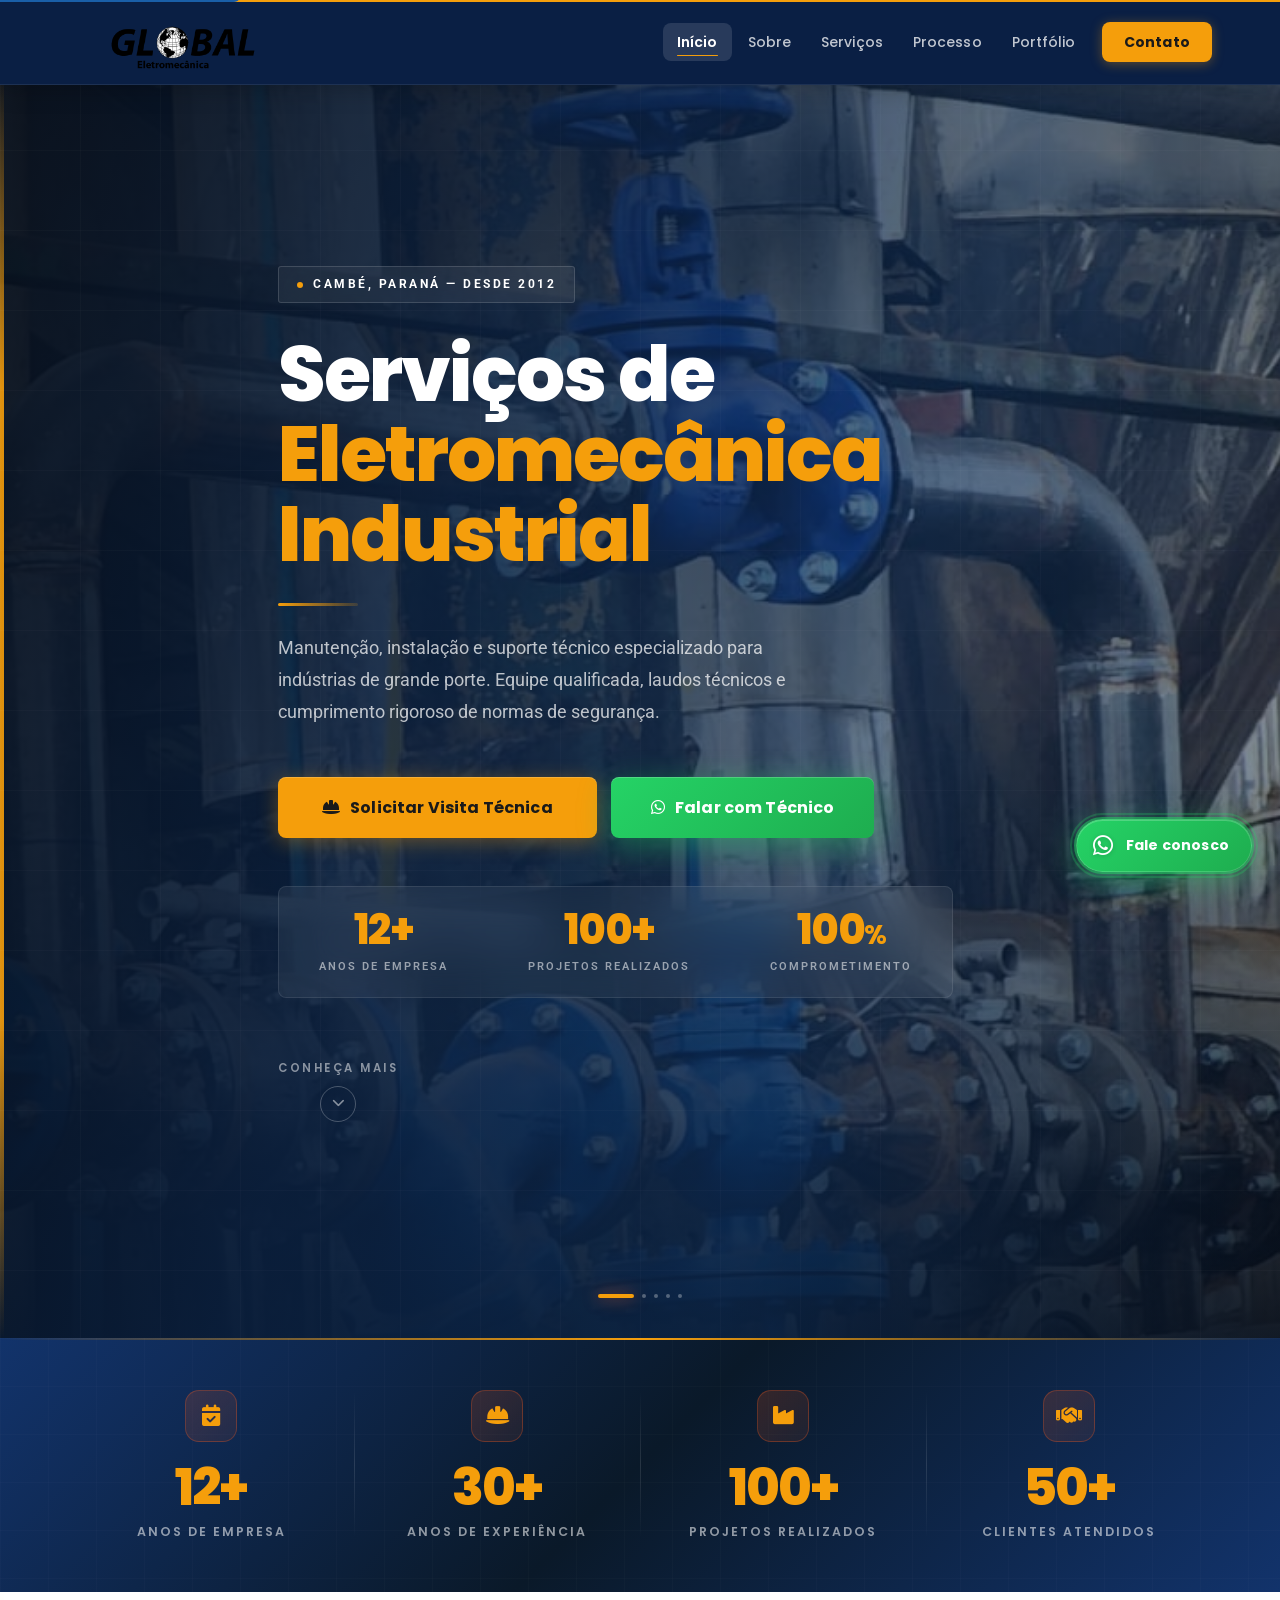
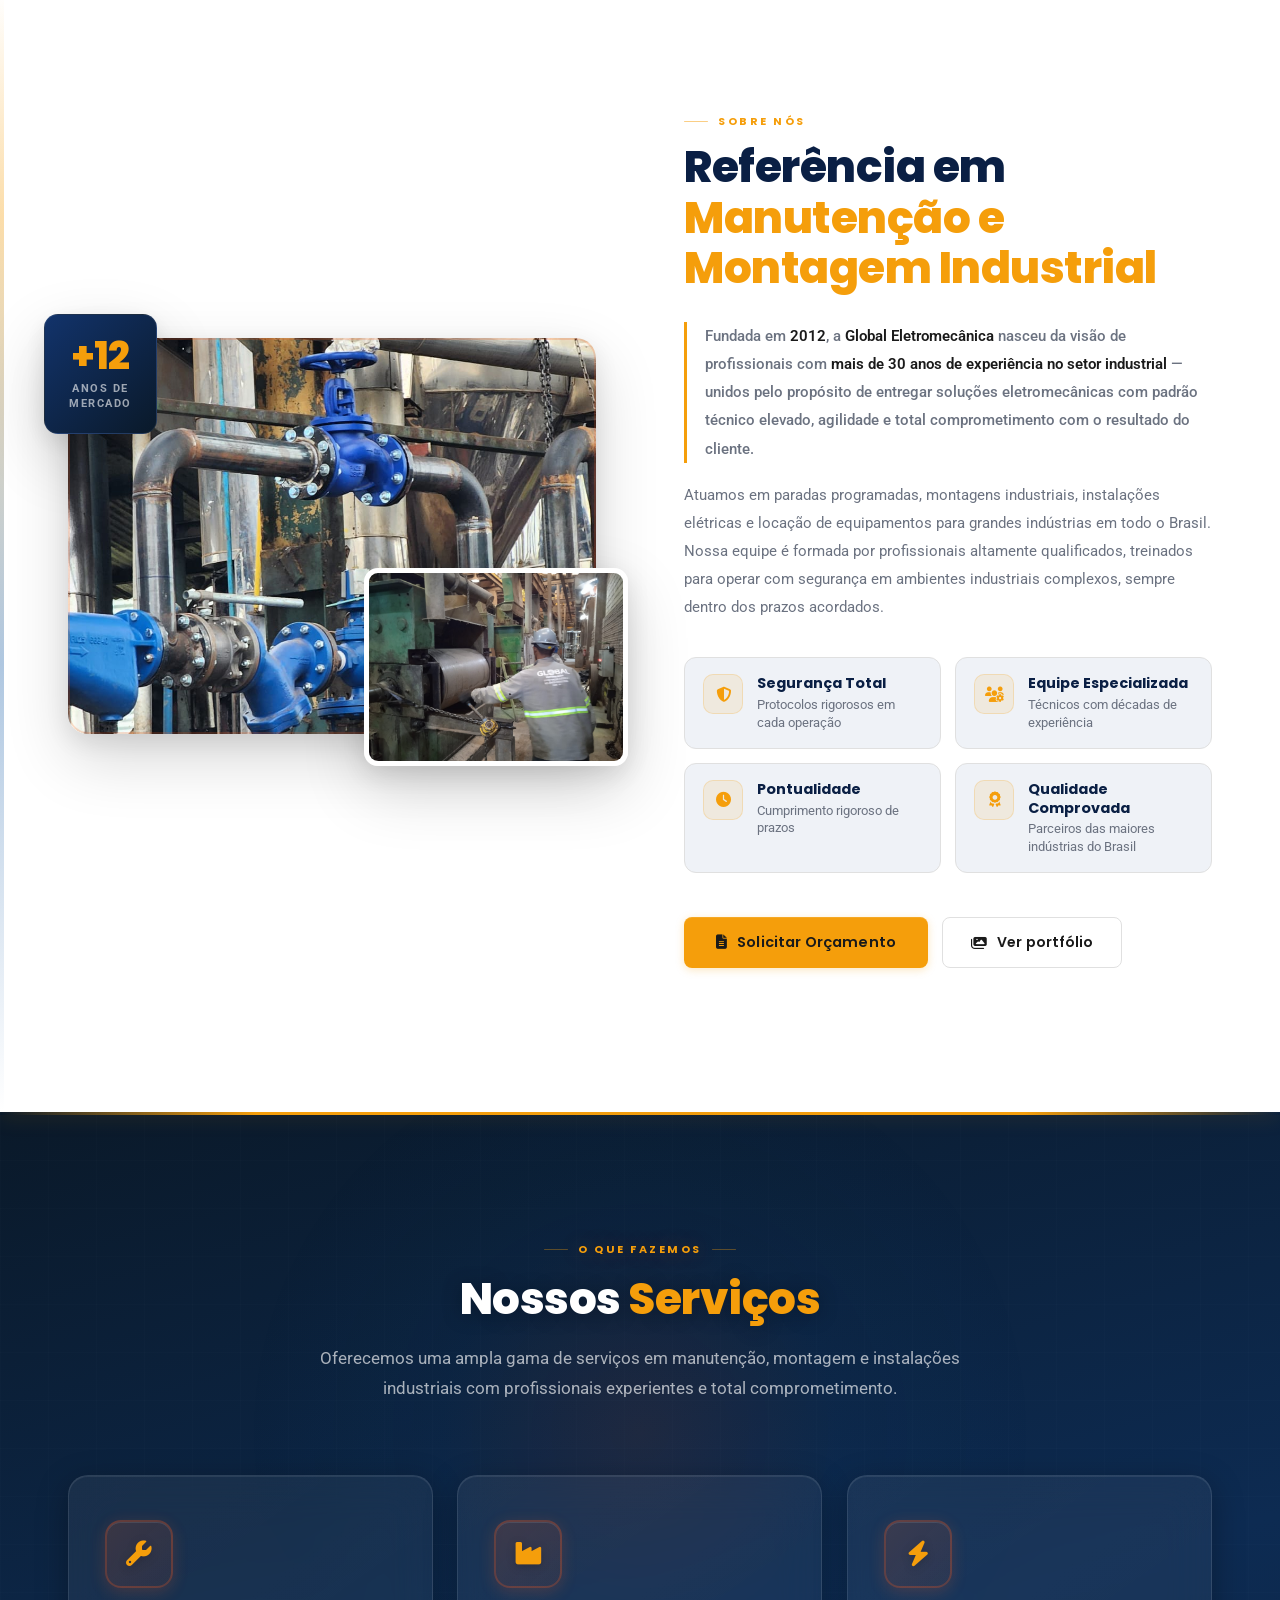
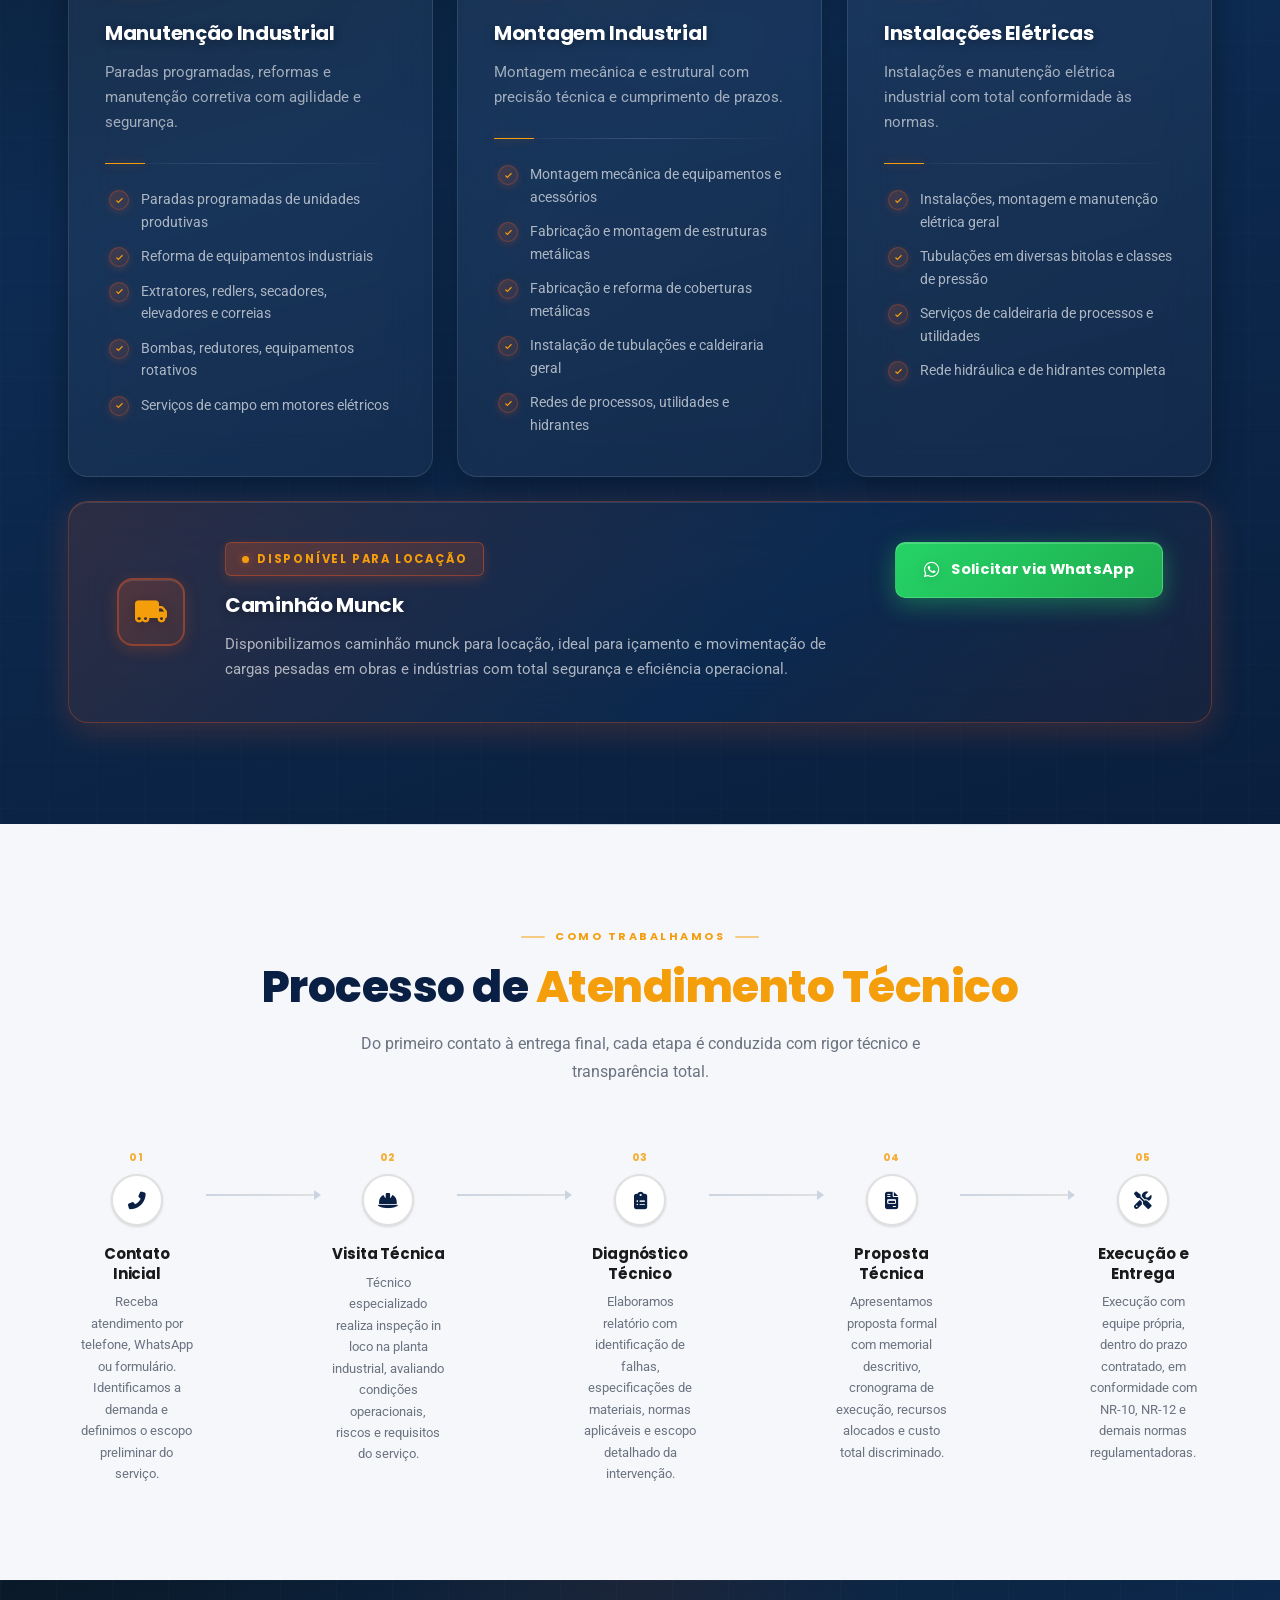
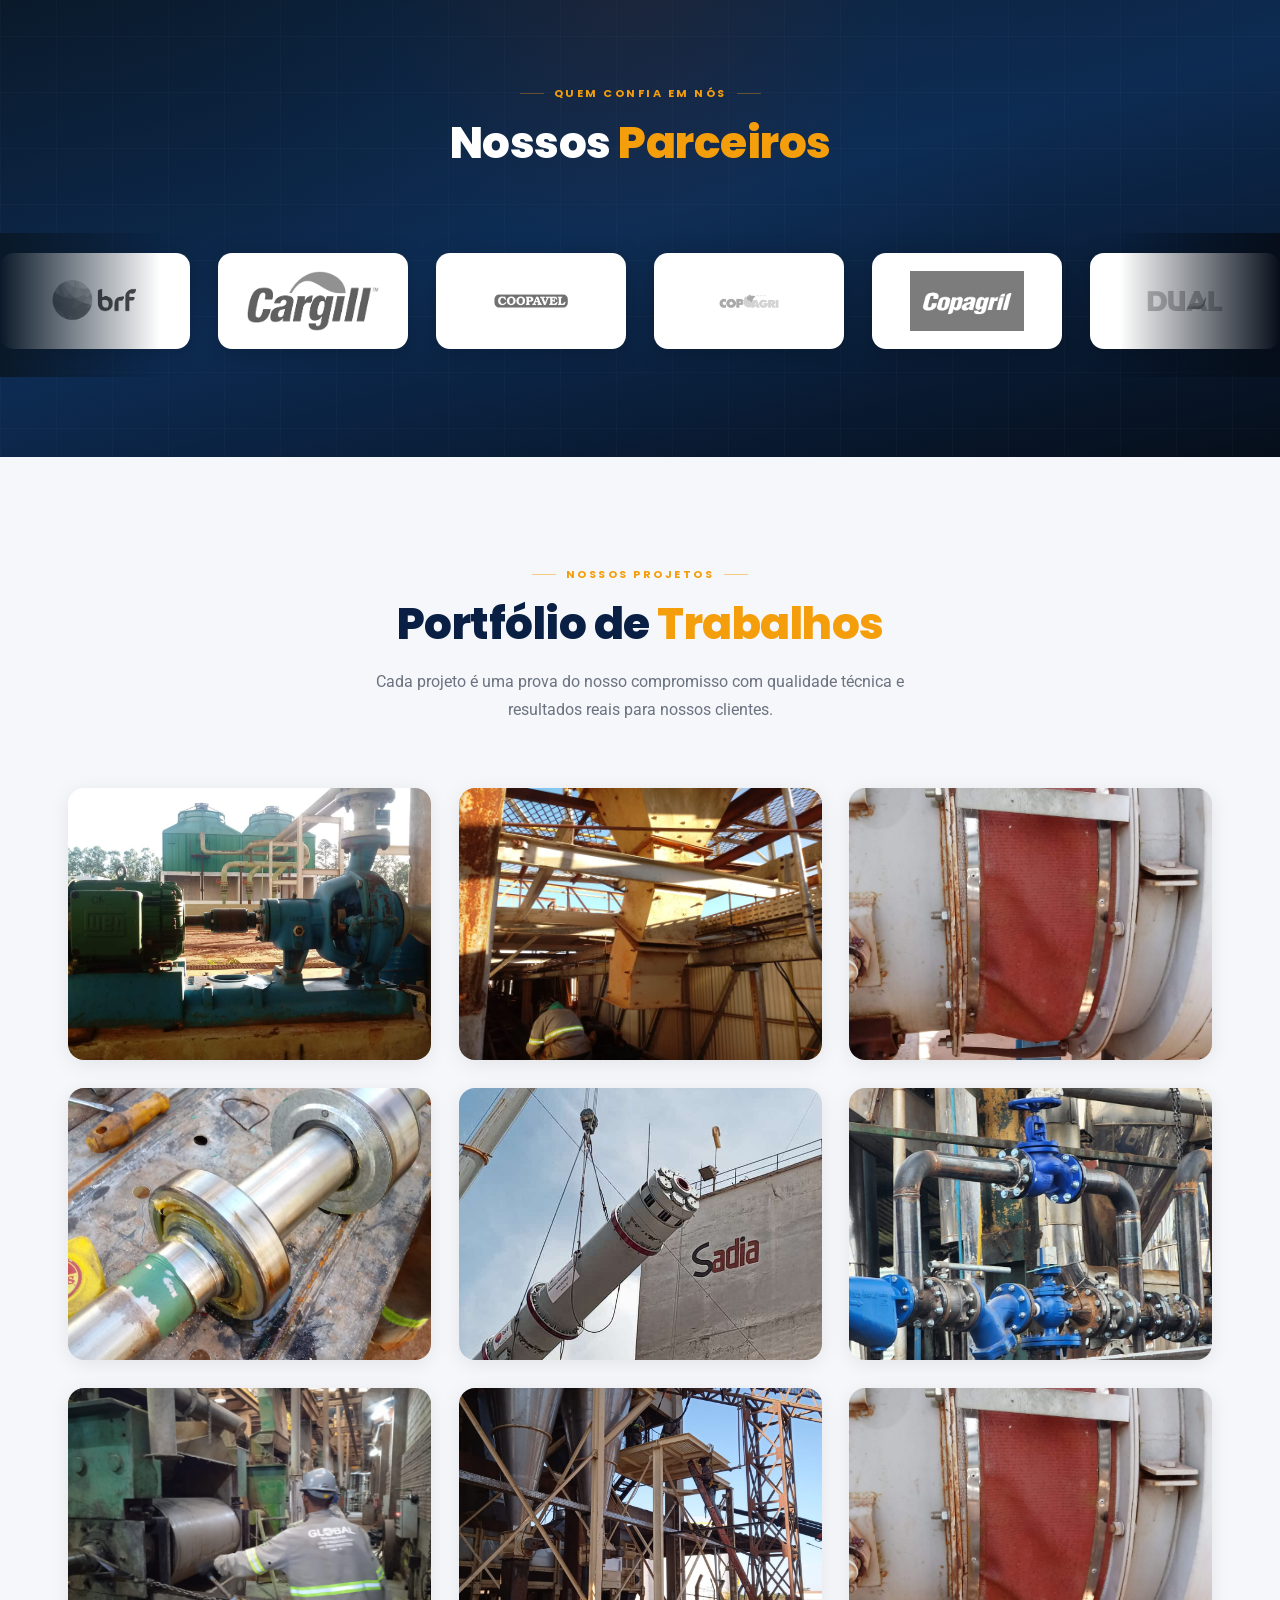
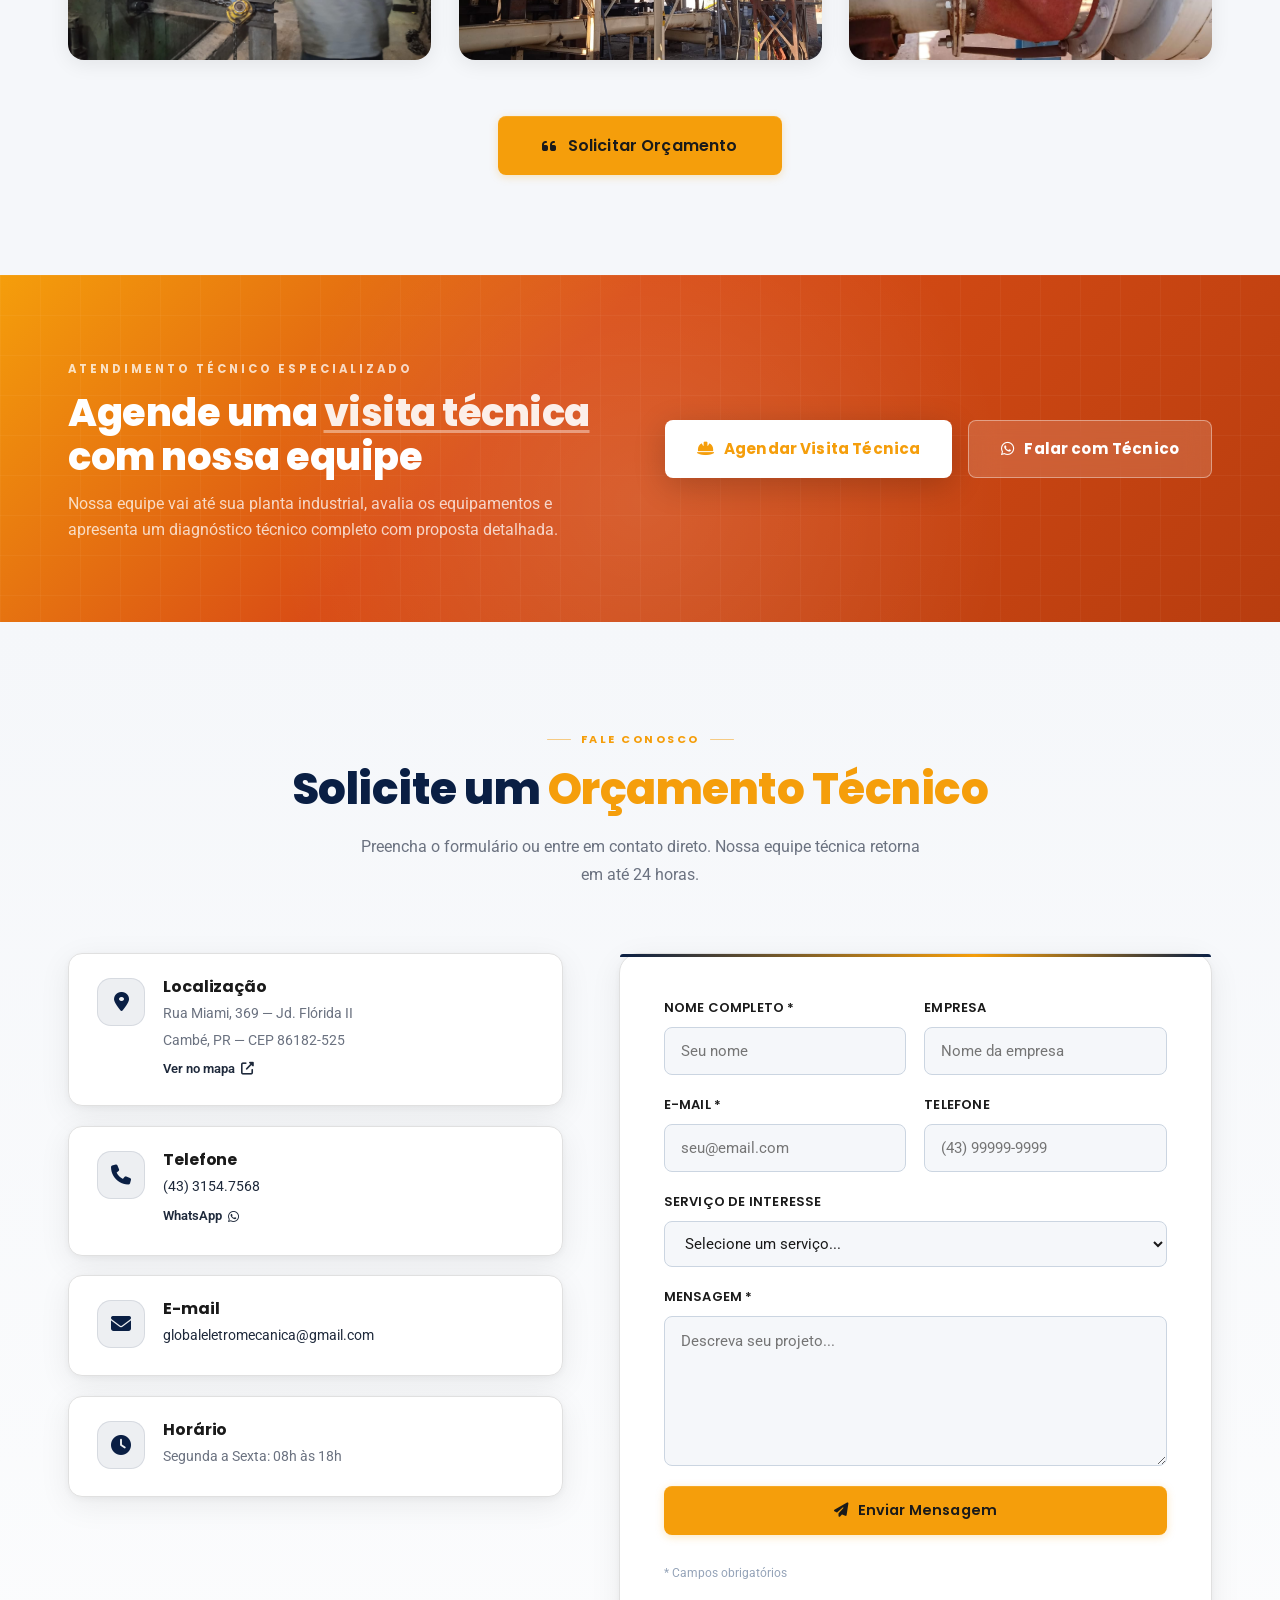
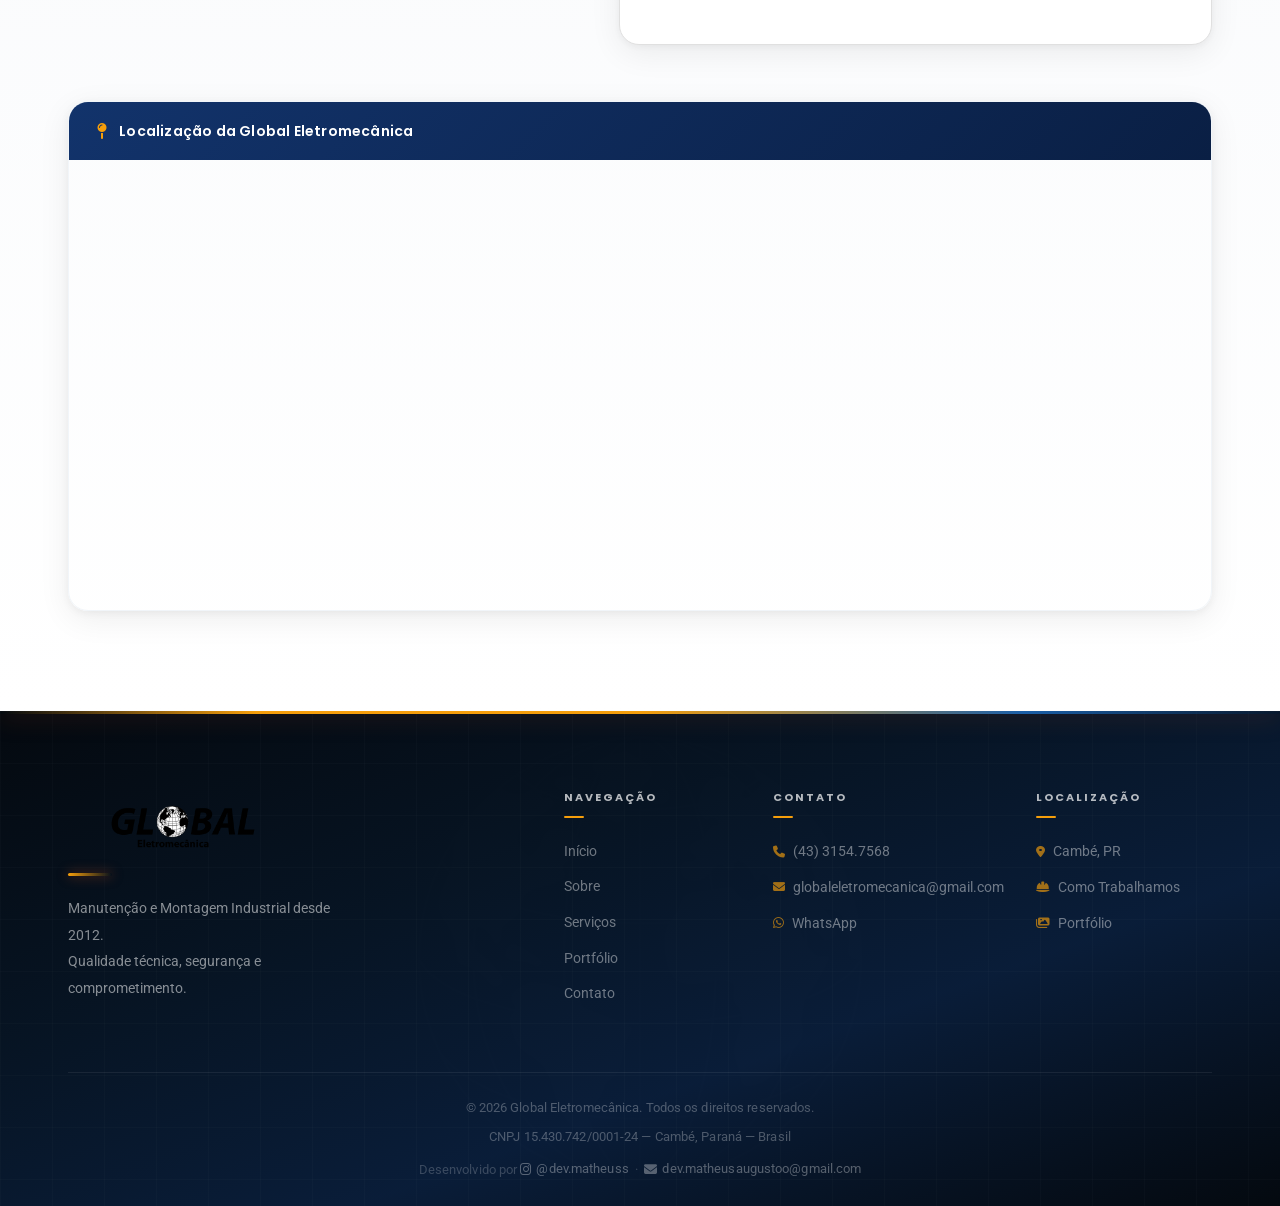
==== commit f9c71b04: "fix: remove redes sociais, logo max-height 60px, footer col localização" ====
--- a/index.html
+++ b/index.html
@@ -1,673 +1,667 @@
-﻿<!DOCTYPE html>
-<html lang="pt-BR">
-<head>
-    <meta charset="UTF-8">
-    <meta name="viewport" content="width=device-width, initial-scale=1.0">
-    <meta name="description" content="Global Eletromecânica — Manutenção industrial, montagem e instalações eletromecânicas em Cambé, PR. +12 anos de experiência, +100 projetos realizados. Solicite orçamento.">
-    <meta name="keywords" content="manutenção industrial, montagem industrial, eletromecânica, instalações elétricas, caminhão munck, Cambé, Paraná, Global Eletromecânica">
-    <meta name="author" content="Global Eletromecânica">
-    <meta name="robots" content="index, follow">
-    <meta name="theme-color" content="#0A2540">
-
-    <!-- Open Graph -->
-    <meta property="og:title" content="Global Eletromecânica — Manutenção e Montagem Industrial | Cambé, PR">
-    <meta property="og:description" content="Soluções eletromecânicas industriais com +12 anos de experiência. Manutenção, montagem, instalações e locação de munck. Cambé, Paraná.">
-    <meta property="og:type" content="website">
-    <meta property="og:locale" content="pt_BR">
-    <meta property="og:url" content="https://www.globaleletromecanica.com.br">
-    <meta property="og:image" content="https://www.globaleletromecanica.com.br/LOGO GLOBAL ELETROMECANICA/Global Logo.png">
-    <meta property="og:site_name" content="Global Eletromecânica">
-
-    <!-- Twitter Card -->
-    <meta name="twitter:card" content="summary_large_image">
-    <meta name="twitter:title" content="Global Eletromecânica — Manutenção Industrial">
-    <meta name="twitter:description" content="Soluções eletromecânicas industriais com +12 anos de experiência em Cambé, PR.">
-
-    <!-- Canonical -->
-    <link rel="canonical" href="https://www.globaleletromecanica.com.br">
-
-    <!-- Favicon -->
-    <link rel="icon" type="image/png" sizes="32x32" href="LOGO GLOBAL ELETROMECANICA/Globo.png">
-    <link rel="apple-touch-icon" href="LOGO GLOBAL ELETROMECANICA/Globo.png">
-
-    <!-- Preconnect para performance -->
-    <link rel="preconnect" href="https://fonts.googleapis.com">
-    <link rel="preconnect" href="https://fonts.gstatic.com" crossorigin>
-    <link rel="preconnect" href="https://cdnjs.cloudflare.com">
-
-    <!-- Fontes — display=swap evita FOIT -->
-    <link href="https://fonts.googleapis.com/css2?family=Poppins:wght@400;500;600;700;800&family=Roboto:wght@400;500;700&display=swap" rel="stylesheet">
-
-    <!-- Font Awesome -->
-    <link rel="stylesheet" href="https://cdnjs.cloudflare.com/ajax/libs/font-awesome/6.4.0/css/all.min.css" media="print" onload="this.media='all'">
-    <noscript><link rel="stylesheet" href="https://cdnjs.cloudflare.com/ajax/libs/font-awesome/6.4.0/css/all.min.css"></noscript>
-
-    <link rel="stylesheet" href="style.css">
-
-    <!-- Schema.org — SEO estruturado -->
-    <script type="application/ld+json">
-    {
-      "@context": "https://schema.org",
-      "@type": "LocalBusiness",
-      "name": "Global Eletromecânica",
-      "description": "Manutenção industrial, montagem e instalações eletromecânicas em Cambé, PR.",
-      "url": "https://www.globaleletromecanica.com.br",
-      "telephone": "+554331547568",
-      "email": "globaleletromecanica@gmail.com",
-      "foundingDate": "2012",
-      "address": {
-        "@type": "PostalAddress",
-        "streetAddress": "Rua Miami, 369 — Jd. Flórida II",
-        "addressLocality": "Cambé",
-        "addressRegion": "PR",
-        "postalCode": "86182-525",
-        "addressCountry": "BR"
-      },
-      "geo": {
-        "@type": "GeoCoordinates",
-        "latitude": -23.272404,
-        "longitude": -51.278723
-      },
-      "openingHours": "Mo-Fr 08:00-18:00",
-      "sameAs": [
-        "https://instagram.com",
-        "https://facebook.com",
-        "https://linkedin.com"
-      ]
-    }
-    </script>
-    <title>Global Eletromecânica — Manutenção e Montagem Industrial | Cambé, PR</title>
-</head>
-<body>
-    <!-- Skip Link -->
-    <a href="#main-content" class="skip-link">Pular para conteúdo principal</a>
-
-    <!-- Header/Navbar -->
-    <header class="header" id="header">
-        <div class="container">
-            <div class="header-content">
-                <a href="#home" class="logo" aria-label="Global Eletromecânica">
-                    <img src="LOGO GLOBAL ELETROMECANICA/Global Logo.png" alt="Global Eletromecânica" class="logo-img">
-                </a>
-                
-                <nav class="nav" id="nav" aria-label="Navegação principal">
-                    <ul class="nav-list">
-                        <li><a href="#home" class="nav-link">Início</a></li>
-                        <li><a href="#sobre" class="nav-link">Sobre</a></li>
-                        <li><a href="#servicos" class="nav-link">Serviços</a></li>
-                        <li><a href="#processo" class="nav-link">Processo</a></li>
-                        <li><a href="#portfolio" class="nav-link">Portfólio</a></li>
-                        <li><a href="#contato" class="nav-link nav-link-cta">Contato</a></li>
-                    </ul>
-                </nav>
-                
-                <button class="menu-toggle" id="menu-toggle" aria-label="Menu" aria-expanded="false">
-                    <span></span>
-                    <span></span>
-                    <span></span>
-                </button>
-            </div>
-        </div>
-    </header>
-
-    <main id="main-content">
-        <!-- Hero Section -->
-        <section id="home" class="hero">
-            <div class="hero-bg">
-                <div class="hero-slides" id="hero-slides">
-                    <div class="hero-slide active" style="background-image: url('FOTOS SERVIÇO/WhatsApp Image 2026-04-18 at 14.58.07 (3).jpeg')"></div>
-                    <div class="hero-slide" style="background-image: url('FOTOS SERVIÇO/WhatsApp Image 2026-04-18 at 14.58.07.jpeg')"></div>
-                    <div class="hero-slide" style="background-image: url('FOTOS SERVIÇO/WhatsApp Image 2026-04-18 at 14.57.57.jpeg')"></div>
-                    <div class="hero-slide" style="background-image: url('FOTOS SERVIÇO/WhatsApp Image 2026-04-18 at 15.21.56.jpeg')"></div>
-                    <div class="hero-slide" style="background-image: url('FOTOS SERVIÇO/WhatsApp Image 2026-04-18 at 14.58.06.jpeg')"></div>
-                </div>
-                <div class="hero-overlay"></div>
-                <div class="hero-dots" id="hero-dots"></div>
-            </div>
-            
-            <div class="container">
-                <div class="hero-content">
-                    <div class="hero-badge" data-aos="fade-up">
-                        <span class="badge-dot"></span>
-                        Cambé, Paraná — Desde 2012
-                    </div>
-                    
-                    <h1 class="hero-title" data-aos="fade-up" data-aos-delay="100">
-                        Serviços de <span class="highlight">Eletromecânica Industrial</span>
-                    </h1>
-
-                    <div class="hero-title-line"></div>
-                    
-                    <p class="hero-subtitle" data-aos="fade-up" data-aos-delay="200">
-                        Manutenção, instalação e suporte técnico especializado para indústrias de grande porte. Equipe qualificada, laudos técnicos e cumprimento rigoroso de normas de segurança.
-                    </p>
-                    
-                    <div class="hero-actions" data-aos="fade-up" data-aos-delay="300">
-                        <a href="#contato" class="btn btn-primary btn-hero-cta">
-                            <i class="fas fa-hard-hat"></i>
-                            Solicitar Visita Técnica
-                        </a>
-                        <a href="https://wa.me/554331547568?text=Olá! Gostaria de agendar uma visita técnica." target="_blank" rel="noopener noreferrer" class="btn btn-whatsapp-hero">
-                            <i class="fab fa-whatsapp"></i>
-                            Falar com Técnico
-                        </a>
-                    </div>
-
-                    <div class="hero-stats" data-aos="fade-up" data-aos-delay="400">
-                        <div class="stat">
-                            <div class="stat-number"><span class="counter" data-target="12">0</span>+</div>
-                            <div class="stat-label">Anos de Empresa</div>
-                        </div>
-                        <div class="stat-divider"></div>
-                        <div class="stat">
-                            <div class="stat-number"><span class="counter" data-target="100">0</span>+</div>
-                            <div class="stat-label">Projetos Realizados</div>
-                        </div>
-                        <div class="stat-divider"></div>
-                        <div class="stat">
-                            <div class="stat-number">100<span class="stat-suffix">%</span></div>
-                            <div class="stat-label">Comprometimento</div>
-                        </div>
-                    </div>
-
-                    <!-- Scroll indicator -->
-                    <div class="hero-scroll" data-aos="fade-up" data-aos-delay="500">
-                        <a href="#sobre" class="hero-scroll-link" aria-label="Rolar para baixo">
-                            <span class="hero-scroll-text">Conheça mais</span>
-                            <span class="hero-scroll-icon"><i class="fas fa-chevron-down"></i></span>
-                        </a>
-                    </div>
-                </div>
-            </div>
-        </section>
-
-        <!-- Seção Stats / Prova Social -->
-        <section class="stats-section" aria-label="Números da empresa">
-            <div class="container">
-                <div class="stats-grid">
-                    <div class="stat-card">
-                        <div class="stat-card-icon"><i class="fas fa-calendar-check"></i></div>
-                        <div class="stat-card-number"><span class="counter" data-target="12">0</span>+</div>
-                        <div class="stat-card-label">Anos de Empresa</div>
-                    </div>
-                    <div class="stat-card">
-                        <div class="stat-card-icon"><i class="fas fa-hard-hat"></i></div>
-                        <div class="stat-card-number"><span class="counter" data-target="30">0</span>+</div>
-                        <div class="stat-card-label">Anos de Experiência</div>
-                    </div>
-                    <div class="stat-card">
-                        <div class="stat-card-icon"><i class="fas fa-industry"></i></div>
-                        <div class="stat-card-number"><span class="counter" data-target="100">0</span>+</div>
-                        <div class="stat-card-label">Projetos Realizados</div>
-                    </div>
-                    <div class="stat-card">
-                        <div class="stat-card-icon"><i class="fas fa-handshake"></i></div>
-                        <div class="stat-card-number"><span class="counter" data-target="50">0</span>+</div>
-                        <div class="stat-card-label">Clientes Atendidos</div>
-                    </div>
-                </div>
-            </div>
-        </section>
-
-        <!-- Sobre Section -->
-        <section id="sobre" class="sobre">
-            <div class="container">
-                <div class="sobre-grid">
-
-                    <!-- Coluna de imagens — fotos reais do trabalho -->
-                    <div class="sobre-visual" data-aos="fade-right">
-                        <div class="sobre-img-stack">
-                            <div class="sobre-img-main">
-                                <img src="FOTOS SERVIÇO/WhatsApp Image 2026-04-18 at 14.58.07 (3).jpeg"
-                                     alt="Equipe Global Eletromecânica realizando manutenção industrial"
-                                     width="600" height="450" loading="lazy">
-                            </div>
-                            <div class="sobre-img-float">
-                                <img src="FOTOS SERVIÇO/WhatsApp Image 2026-04-18 at 15.21.56.jpeg"
-                                     alt="Instalações industriais realizadas pela Global Eletromecânica"
-                                     width="300" height="225" loading="lazy">
-                            </div>
-                            <div class="sobre-badge">
-                                <span class="sobre-badge-num">+12</span>
-                                <span class="sobre-badge-txt">Anos de<br>Mercado</span>
-                            </div>
-                        </div>
-                    </div>
-
-                    <!-- Coluna de conteúdo -->
-                    <div class="sobre-content" data-aos="fade-left">
-                        <span class="section-label">Sobre Nós</span>
-                        <h2 class="section-title">Referência em <span class="highlight">Manutenção e Montagem Industrial</span></h2>
-
-                        <p class="intro-text">
-                            Fundada em <strong>2012</strong>, a <strong>Global Eletromecânica</strong> nasceu da visão de profissionais com <strong>mais de 30 anos de experiência no setor industrial</strong> — unidos pelo propósito de entregar soluções eletromecânicas com padrão técnico elevado, agilidade e total comprometimento com o resultado do cliente.
-                        </p>
-                        <p>
-                            Atuamos em paradas programadas, montagens industriais, instalações elétricas e locação de equipamentos para grandes indústrias em todo o Brasil. Nossa equipe é formada por profissionais altamente qualificados, treinados para operar com segurança em ambientes industriais complexos, sempre dentro dos prazos acordados.
-                        </p>
-
-                        <!-- Pilares da empresa -->
-                        <div class="sobre-pilares">
-                            <div class="pilar-item reveal">
-                                <div class="pilar-icon"><i class="fas fa-shield-alt"></i></div>
-                                <div class="pilar-text">
-                                    <strong>Segurança Total</strong>
-                                    <span>Protocolos rigorosos em cada operação</span>
-                                </div>
-                            </div>
-                            <div class="pilar-item reveal" data-delay="100">
-                                <div class="pilar-icon"><i class="fas fa-users-cog"></i></div>
-                                <div class="pilar-text">
-                                    <strong>Equipe Especializada</strong>
-                                    <span>Técnicos com décadas de experiência</span>
-                                </div>
-                            </div>
-                            <div class="pilar-item reveal" data-delay="200">
-                                <div class="pilar-icon"><i class="fas fa-clock"></i></div>
-                                <div class="pilar-text">
-                                    <strong>Pontualidade</strong>
-                                    <span>Cumprimento rigoroso de prazos</span>
-                                </div>
-                            </div>
-                            <div class="pilar-item reveal" data-delay="300">
-                                <div class="pilar-icon"><i class="fas fa-award"></i></div>
-                                <div class="pilar-text">
-                                    <strong>Qualidade Comprovada</strong>
-                                    <span>Parceiros das maiores indústrias do Brasil</span>
-                                </div>
-                            </div>
-                        </div>
-
-                        <div class="sobre-actions">
-                            <a href="#contato" class="btn btn-primary">
-                                <i class="fas fa-file-alt"></i>
-                                Solicitar Orçamento
-                            </a>
-                            <a href="#portfolio" class="btn btn-outline-dark">
-                                <i class="fas fa-images"></i>
-                                Ver portfólio
-                            </a>
-                        </div>
-                    </div>
-
-                </div>
-            </div>
-        </section>
-
-        <!-- Serviços Section -->
-        <section id="servicos" class="servicos">
-            <div class="container">
-                <div class="section-header" data-aos="fade-up">
-                    <span class="section-label">O que fazemos</span>
-                    <h2 class="section-title">Nossos <span class="highlight">Serviços</span></h2>
-                    <p class="section-desc">Oferecemos uma ampla gama de serviços em manutenção, montagem e instalações industriais com profissionais experientes e total comprometimento.</p>
-                </div>
-                
-                <div class="servicos-grid" id="servicos-grid">
-                    <!-- Preenchido via JavaScript -->
-                </div>
-            </div>
-        </section>
-
-        <!-- Processo de Atendimento -->
-        <section class="processo" id="processo" aria-label="Processo de atendimento técnico">
-            <div class="container">
-                <div class="section-header" data-aos="fade-up">
-                    <span class="section-label">Como Trabalhamos</span>
-                    <h2 class="section-title">Processo de <span class="highlight">Atendimento Técnico</span></h2>
-                    <p class="section-desc">Do primeiro contato à entrega final, cada etapa é conduzida com rigor técnico e transparência total.</p>
-                </div>
-
-                <div class="processo-grid">
-                    <div class="processo-item reveal" data-delay="0">
-                        <div class="processo-step">01</div>
-                        <div class="processo-icon"><i class="fas fa-phone-alt"></i></div>
-                        <h3>Contato Inicial</h3>
-                        <p>Receba atendimento por telefone, WhatsApp ou formulário. Identificamos a demanda e definimos o escopo preliminar do serviço.</p>
-                    </div>
-                    <div class="processo-connector" aria-hidden="true"></div>
-
-                    <div class="processo-item reveal" data-delay="100">
-                        <div class="processo-step">02</div>
-                        <div class="processo-icon"><i class="fas fa-hard-hat"></i></div>
-                        <h3>Visita Técnica</h3>
-                        <p>Técnico especializado realiza inspeção in loco na planta industrial, avaliando condições operacionais, riscos e requisitos do serviço.</p>
-                    </div>
-                    <div class="processo-connector" aria-hidden="true"></div>
-
-                    <div class="processo-item reveal" data-delay="200">
-                        <div class="processo-step">03</div>
-                        <div class="processo-icon"><i class="fas fa-clipboard-list"></i></div>
-                        <h3>Diagnóstico Técnico</h3>
-                        <p>Elaboramos relatório com identificação de falhas, especificações de materiais, normas aplicáveis e escopo detalhado da intervenção.</p>
-                    </div>
-                    <div class="processo-connector" aria-hidden="true"></div>
-
-                    <div class="processo-item reveal" data-delay="300">
-                        <div class="processo-step">04</div>
-                        <div class="processo-icon"><i class="fas fa-file-invoice"></i></div>
-                        <h3>Proposta Técnica</h3>
-                        <p>Apresentamos proposta formal com memorial descritivo, cronograma de execução, recursos alocados e custo total discriminado.</p>
-                    </div>
-                    <div class="processo-connector" aria-hidden="true"></div>
-
-                    <div class="processo-item reveal" data-delay="400">
-                        <div class="processo-step">05</div>
-                        <div class="processo-icon"><i class="fas fa-tools"></i></div>
-                        <h3>Execução e Entrega</h3>
-                        <p>Execução com equipe própria, dentro do prazo contratado, em conformidade com NR-10, NR-12 e demais normas regulamentadoras.</p>
-                    </div>
-                </div>
-            </div>
-        </section>
-
-        <!-- Parceiros Section -->
-        <section class="parceiros" aria-label="Empresas parceiras">
-            <div class="container">
-                <div class="section-header" data-aos="fade-up">
-                    <span class="section-label">Quem Confia em Nós</span>
-                    <h2 class="section-title">Nossos <span class="highlight">Parceiros</span></h2>
-                </div>
-            </div>
-
-            <div class="parceiros-carousel" role="region" aria-label="Carrossel de parceiros">
-                <div class="carousel-track" id="carousel-track">
-                    <!-- Grupo 1 — todos os parceiros -->
-                    <div class="parceiro-item"><img src="Parceiros/BRF-LOGO.png" alt="BRF" loading="lazy"></div>
-                    <div class="parceiro-item"><img src="Parceiros/cargil-logo.png" alt="Cargill" loading="lazy"></div>
-                    <div class="parceiro-item"><img src="Parceiros/coopavel-logo.png" alt="Coopavel" loading="lazy"></div>
-                    <div class="parceiro-item"><img src="Parceiros/cop.agri-logo.jfif" alt="Cop.Agri" loading="lazy"></div>
-                    <div class="parceiro-item"><img src="Parceiros/copagril-logo.jfif" alt="Copagril" loading="lazy"></div>
-                    <div class="parceiro-item"><img src="Parceiros/dual-logo.png" alt="Dual" loading="lazy"></div>
-                    <div class="parceiro-item"><img src="Parceiros/fazendao-agronegocio.png" alt="Fazendão Agronegócio" loading="lazy"></div>
-                    <div class="parceiro-item"><img src="Parceiros/gelprime logo.jfif" alt="Gelprime" loading="lazy"></div>
-                    <div class="parceiro-item"><img src="Parceiros/granosul-logo.png" alt="Granosul" loading="lazy"></div>
-                    <div class="parceiro-item"><img src="Parceiros/innovare-logo.png" alt="Innovare" loading="lazy"></div>
-                    <div class="parceiro-item"><img src="Parceiros/Logo - Portal.PNG" alt="Portal" loading="lazy"></div>
-                    <div class="parceiro-item"><img src="Parceiros/logo-granol.png" alt="Granol" loading="lazy"></div>
-                    <div class="parceiro-item"><img src="Parceiros/LOGO-LAR.png" alt="LAR Cooperativa" loading="lazy"></div>
-                    <div class="parceiro-item"><img src="Parceiros/logo-unigel.png" alt="Unigel" loading="lazy"></div>
-                    <div class="parceiro-item"><img src="Parceiros/safras-logo.jfif" alt="Safras" loading="lazy"></div>
-                    <div class="parceiro-item"><img src="Parceiros/selecta-logo.png" alt="Selecta" loading="lazy"></div>
-                    <div class="parceiro-item"><img src="Parceiros/superbac-logo.png" alt="Superbac" loading="lazy"></div>
-                    <div class="parceiro-item"><img src="Parceiros/viposa-logo.png" alt="Viposa" loading="lazy"></div>
-                    <!-- Grupo 2 — duplicado para loop infinito -->
-                    <div class="parceiro-item"><img src="Parceiros/BRF-LOGO.png" alt="BRF" loading="lazy"></div>
-                    <div class="parceiro-item"><img src="Parceiros/cargil-logo.png" alt="Cargill" loading="lazy"></div>
-                    <div class="parceiro-item"><img src="Parceiros/coopavel-logo.png" alt="Coopavel" loading="lazy"></div>
-                    <div class="parceiro-item"><img src="Parceiros/cop.agri-logo.jfif" alt="Cop.Agri" loading="lazy"></div>
-                    <div class="parceiro-item"><img src="Parceiros/copagril-logo.jfif" alt="Copagril" loading="lazy"></div>
-                    <div class="parceiro-item"><img src="Parceiros/dual-logo.png" alt="Dual" loading="lazy"></div>
-                    <div class="parceiro-item"><img src="Parceiros/fazendao-agronegocio.png" alt="Fazendão Agronegócio" loading="lazy"></div>
-                    <div class="parceiro-item"><img src="Parceiros/gelprime logo.jfif" alt="Gelprime" loading="lazy"></div>
-                    <div class="parceiro-item"><img src="Parceiros/granosul-logo.png" alt="Granosul" loading="lazy"></div>
-                    <div class="parceiro-item"><img src="Parceiros/innovare-logo.png" alt="Innovare" loading="lazy"></div>
-                    <div class="parceiro-item"><img src="Parceiros/Logo - Portal.PNG" alt="Portal" loading="lazy"></div>
-                    <div class="parceiro-item"><img src="Parceiros/logo-granol.png" alt="Granol" loading="lazy"></div>
-                    <div class="parceiro-item"><img src="Parceiros/LOGO-LAR.png" alt="LAR Cooperativa" loading="lazy"></div>
-                    <div class="parceiro-item"><img src="Parceiros/logo-unigel.png" alt="Unigel" loading="lazy"></div>
-                    <div class="parceiro-item"><img src="Parceiros/safras-logo.jfif" alt="Safras" loading="lazy"></div>
-                    <div class="parceiro-item"><img src="Parceiros/selecta-logo.png" alt="Selecta" loading="lazy"></div>
-                    <div class="parceiro-item"><img src="Parceiros/superbac-logo.png" alt="Superbac" loading="lazy"></div>
-                    <div class="parceiro-item"><img src="Parceiros/viposa-logo.png" alt="Viposa" loading="lazy"></div>
-                </div>
-            </div>
-        </section>
-
-        <!-- Portfolio Section -->
-        <section id="portfolio" class="portfolio">
-            <div class="container">
-                <div class="section-header" data-aos="fade-up">
-                    <span class="section-label">Nossos Projetos</span>
-                    <h2 class="section-title">Portfólio de <span class="highlight">Trabalhos</span></h2>
-                    <p class="section-desc">Cada projeto é uma prova do nosso compromisso com qualidade técnica e resultados reais para nossos clientes.</p>
-                </div>
-                
-                <div class="portfolio-grid" id="portfolio-grid">
-                    <!-- Preenchido via JavaScript -->
-                </div>
-                
-                <div class="portfolio-cta" data-aos="fade-up">
-                    <a href="#contato" class="btn btn-primary btn-lg">
-                        <i class="fas fa-quote-left"></i>
-                        Solicitar Orçamento
-                    </a>
-                </div>
-            </div>
-        </section>
-
-        <!-- CTA Banner — Conversão -->
-        <section class="cta-banner" aria-label="Agendar visita técnica">
-            <div class="container">
-                <div class="cta-banner-inner">
-                    <div class="cta-banner-text">
-                        <span class="cta-banner-label">Atendimento técnico especializado</span>
-                        <h2 class="cta-banner-title">Agende uma <span class="highlight">visita técnica</span> com nossa equipe</h2>
-                        <p>Nossa equipe vai até sua planta industrial, avalia os equipamentos e apresenta um diagnóstico técnico completo com proposta detalhada.</p>
-                    </div>
-                    <div class="cta-banner-actions">
-                        <a href="#contato" class="btn cta-banner-btn-primary">
-                            <i class="fas fa-hard-hat"></i>
-                            Agendar Visita Técnica
-                        </a>
-                        <a href="https://wa.me/554331547568?text=Olá! Gostaria de agendar uma visita técnica." target="_blank" rel="noopener noreferrer" class="btn cta-banner-btn-wa">
-                            <i class="fab fa-whatsapp"></i>
-                            Falar com Técnico
-                        </a>
-                    </div>
-                </div>
-            </div>
-        </section>
-
-        <!-- Contato Section -->
-        <section id="contato" class="contato">
-            <div class="container">
-                <div class="section-header" data-aos="fade-up">
-                    <span class="section-label">Fale Conosco</span>
-                    <h2 class="section-title">Solicite um <span class="highlight">Orçamento Técnico</span></h2>
-                    <p class="section-desc">Preencha o formulário ou entre em contato direto. Nossa equipe técnica retorna em até 24 horas.</p>
-                </div>
-                
-                <div class="contato-grid">
-                    <div class="contato-info" data-aos="fade-right">
-                        <div class="info-card">
-                            <div class="info-icon">
-                                <i class="fas fa-map-marker-alt"></i>
-                            </div>
-                            <div class="info-content">
-                                <h3>Localização</h3>
-                                <p>Rua Miami, 369 — Jd. Flórida II</p>
-                                <p>Cambé, PR — CEP 86182-525</p>
-                                <a href="https://maps.app.goo.gl/Hp3xqZ9upVqrJY6W6" target="_blank" rel="noopener noreferrer" class="info-link">
-                                    Ver no mapa <i class="fas fa-external-link-alt"></i>
-                                </a>
-                            </div>
-                        </div>
-                        
-                        <div class="info-card">
-                            <div class="info-icon">
-                                <i class="fas fa-phone"></i>
-                            </div>
-                            <div class="info-content">
-                                <h3>Telefone</h3>
-                                <p><a href="tel:+554331547568">(43) 3154.7568</a></p>
-                                <p><a href="https://wa.me/554331547568" target="_blank" rel="noopener noreferrer" class="info-link">
-                                    WhatsApp <i class="fab fa-whatsapp"></i>
-                                </a></p>
-                            </div>
-                        </div>
-                        
-                        <div class="info-card">
-                            <div class="info-icon">
-                                <i class="fas fa-envelope"></i>
-                            </div>
-                            <div class="info-content">
-                                <h3>E-mail</h3>
-                                <p><a href="mailto:globaleletromecanica@gmail.com">globaleletromecanica@gmail.com</a></p>
-                            </div>
-                        </div>
-                        
-                        <div class="info-card">
-                            <div class="info-icon">
-                                <i class="fas fa-clock"></i>
-                            </div>
-                            <div class="info-content">
-                                <h3>Horário</h3>
-                                <p>Segunda a Sexta: 08h às 18h</p>
-                            </div>
-                        </div>
-                    </div>
-                    
-                    <div class="contato-form" data-aos="fade-left">
-                        <form id="contato-form" class="form">
-                            <div class="form-row">
-                                <div class="form-group">
-                                    <label for="nome">Nome Completo *</label>
-                                    <input type="text" id="nome" name="nome" placeholder="Seu nome" required>
-                                </div>
-                                <div class="form-group">
-                                    <label for="empresa">Empresa</label>
-                                    <input type="text" id="empresa" name="empresa" placeholder="Nome da empresa">
-                                </div>
-                            </div>
-                            
-                            <div class="form-row">
-                                <div class="form-group">
-                                    <label for="email">E-mail *</label>
-                                    <input type="email" id="email" name="email" placeholder="seu@email.com" required>
-                                </div>
-                                <div class="form-group">
-                                    <label for="telefone">Telefone</label>
-                                    <input type="tel" id="telefone" name="telefone" placeholder="(43) 99999-9999">
-                                </div>
-                            </div>
-                            
-                            <div class="form-group">
-                                <label for="servico">Serviço de Interesse</label>
-                                <select id="servico" name="servico">
-                                    <option value="">Selecione um serviço...</option>
-                                    <option value="manutencao">Manutenção Industrial</option>
-                                    <option value="montagem">Montagem Industrial</option>
-                                    <option value="instalacoes">Instalações Eletromecânicas</option>
-                                    <option value="munck">Locação de Caminhão Munck</option>
-                                    <option value="outros">Outros</option>
-                                </select>
-                            </div>
-                            
-                            <div class="form-group">
-                                <label for="mensagem">Mensagem *</label>
-                                <textarea id="mensagem" name="mensagem" placeholder="Descreva seu projeto..." rows="5" required></textarea>
-                            </div>
-                            
-                            <button type="submit" id="submit-btn" class="btn btn-primary btn-block">
-                                <i class="fas fa-paper-plane"></i>
-                                Enviar Mensagem
-                            </button>
-                            
-                            <p class="form-note">* Campos obrigatórios</p>
-                        </form>
-                    </div>
-                </div>
-                
-                <!-- Mapa -->
-                <div class="mapa-container" data-aos="fade-up">
-                    <div class="mapa-header">
-                        <i class="fas fa-map-pin"></i>
-                        <span>Localização da Global Eletromecânica</span>
-                    </div>
-                    <iframe src="https://www.google.com/maps/embed?pb=!1m18!1m12!1m3!1d3665.193870664542!2d-51.278722723892!3d-23.27240425104144!2m3!1f0!2f0!3f0!3m2!1i1024!2i768!4f13.1!3m3!1m2!1s0x94eb59e4f67a6359%3A0x55e5280f0e63e931!2sR.%20Miami%2C%20369%20-%20Jd%20Florida%20II%2C%20Camb%C3%A9%20-%20PR%2C%2086182-525!5e0!3m2!1spt-BR!2sbr!4v1776605906637!5m2!1spt-BR!2sbr" width="100%" height="400" style="border:0;" allowfullscreen="" loading="lazy" referrerpolicy="no-referrer-when-downgrade" title="Localização Global Eletromecânica"></iframe>
-                </div>
-            </div>
-        </section>
-    </main>
-
-    <!-- Footer -->
-    <footer class="footer">
-
-        <!-- Fundo: logo da empresa em marca d'água + overlay de cor -->
-        <div class="footer-bg" aria-hidden="true">
-            <div class="footer-bg-logo"></div>
-            <div class="footer-bg-overlay"></div>
-        </div>
-
-        <div class="container footer-inner">
-            <div class="footer-content">
-
-                <!-- Brand -->
-                <div class="footer-brand">
-                    <a href="#home" class="footer-logo-link" aria-label="Global Eletromecânica — Início">
-                        <img
-                            src="LOGO GLOBAL ELETROMECANICA/Global Logo.png"
-                            alt="Global Eletromecânica"
-                            class="footer-logo-img"
-                        >
-                    </a>
-                    <span class="footer-brand-divider" aria-hidden="true"></span>
-                    <p>Manutenção e Montagem Industrial desde 2012.<br>Qualidade técnica, segurança e comprometimento.</p>
-                </div>
-
-                <!-- Links -->
-                <div class="footer-links">
-                    <div class="footer-col">
-                        <h4>Navegação</h4>
-                        <ul>
-                            <li><a href="#home">Início</a></li>
-                            <li><a href="#sobre">Sobre</a></li>
-                            <li><a href="#servicos">Serviços</a></li>
-                            <li><a href="#portfolio">Portfólio</a></li>
-                            <li><a href="#contato">Contato</a></li>
-                        </ul>
-                    </div>
-
-                    <div class="footer-col">
-                        <h4>Contato</h4>
-                        <ul>
-                            <li><a href="tel:+554331547568"><i class="fas fa-phone"></i>(43) 3154.7568</a></li>
-                            <li><a href="mailto:globaleletromecanica@gmail.com"><i class="fas fa-envelope"></i>globaleletromecanica@gmail.com</a></li>
-                            <li><a href="https://wa.me/554331547568" target="_blank" rel="noopener noreferrer"><i class="fab fa-whatsapp"></i>WhatsApp</a></li>
-                        </ul>
-                    </div>
-
-                    <div class="footer-col">
-                        <h4>Redes Sociais</h4>
-       
-                        <ul class="social-links">
-                            <li><a href="https://instagram.com" target="_blank" rel="noopener noreferrer" aria-label="Instagram"><i class="fab fa-instagram"></i></a></li>
-                            <li><a href="https://facebook.com" target="_blank" rel="noopener noreferrer" aria-label="Facebook"><i class="fab fa-facebook-f"></i></a></li>
-                            <li><a href="https://linkedin.com" target="_blank" rel="noopener noreferrer" aria-label="LinkedIn"><i class="fab fa-linkedin-in"></i></a></li>
-                        </ul>
-                    </div>
-                </div>
-            </div>
-
-            <div class="footer-bottom">
-                <p>&copy; 2026 Global Eletromecânica. Todos os direitos reservados.</p>
-                <p>CNPJ 15.430.742/0001-24 — Cambé, Paraná — Brasil</p>
-                <p class="footer-dev">
-                    Desenvolvido por
-                    <a href="https://instagram.com/dev.matheuss" target="_blank" rel="noopener noreferrer">
-                        <i class="fab fa-instagram"></i> @dev.matheuss
-                    </a>
-                    &nbsp;·&nbsp;
-                    <a href="mailto:dev.matheusaugustoo@gmail.com">
-                        <i class="fas fa-envelope"></i> dev.matheusaugustoo@gmail.com
-                    </a>
-                </p>
-            </div>
-        </div>
-    </footer>
-
-    <!-- WhatsApp Flutuante -->
-    <a href="https://wa.me/554331547568" target="_blank" rel="noopener noreferrer" class="whatsapp-float" aria-label="Fale conosco pelo WhatsApp">
-        <i class="fab fa-whatsapp"></i>
-        <span class="whatsapp-label">Fale conosco</span>
-    </a>
-
-    <!-- Scroll to Top -->
-    <button class="scroll-top" id="scroll-top" aria-label="Voltar ao topo">
-        <i class="fas fa-arrow-up"></i>
-    </button>
-
-    <script src="script.js"></script>
-</body>
+﻿<!DOCTYPE html>
+<html lang="pt-BR">
+<head>
+    <meta charset="UTF-8">
+    <meta name="viewport" content="width=device-width, initial-scale=1.0">
+    <meta name="description" content="Global Eletromecânica — Manutenção industrial, montagem e instalações eletromecânicas em Cambé, PR. +12 anos de experiência, +100 projetos realizados. Solicite orçamento.">
+    <meta name="keywords" content="manutenção industrial, montagem industrial, eletromecânica, instalações elétricas, caminhão munck, Cambé, Paraná, Global Eletromecânica">
+    <meta name="author" content="Global Eletromecânica">
+    <meta name="robots" content="index, follow">
+    <meta name="theme-color" content="#0A2540">
+
+    <!-- Open Graph -->
+    <meta property="og:title" content="Global Eletromecânica — Manutenção e Montagem Industrial | Cambé, PR">
+    <meta property="og:description" content="Soluções eletromecânicas industriais com +12 anos de experiência. Manutenção, montagem, instalações e locação de munck. Cambé, Paraná.">
+    <meta property="og:type" content="website">
+    <meta property="og:locale" content="pt_BR">
+    <meta property="og:url" content="https://www.globaleletromecanica.com.br">
+    <meta property="og:image" content="https://www.globaleletromecanica.com.br/LOGO GLOBAL ELETROMECANICA/Global Logo.png">
+    <meta property="og:site_name" content="Global Eletromecânica">
+
+    <!-- Twitter Card -->
+    <meta name="twitter:card" content="summary_large_image">
+    <meta name="twitter:title" content="Global Eletromecânica — Manutenção Industrial">
+    <meta name="twitter:description" content="Soluções eletromecânicas industriais com +12 anos de experiência em Cambé, PR.">
+
+    <!-- Canonical -->
+    <link rel="canonical" href="https://www.globaleletromecanica.com.br">
+
+    <!-- Favicon -->
+    <link rel="icon" type="image/png" sizes="32x32" href="LOGO GLOBAL ELETROMECANICA/Globo.png">
+    <link rel="apple-touch-icon" href="LOGO GLOBAL ELETROMECANICA/Globo.png">
+
+    <!-- Preconnect para performance -->
+    <link rel="preconnect" href="https://fonts.googleapis.com">
+    <link rel="preconnect" href="https://fonts.gstatic.com" crossorigin>
+    <link rel="preconnect" href="https://cdnjs.cloudflare.com">
+
+    <!-- Fontes — display=swap evita FOIT -->
+    <link href="https://fonts.googleapis.com/css2?family=Poppins:wght@400;500;600;700;800&family=Roboto:wght@400;500;700&display=swap" rel="stylesheet">
+
+    <!-- Font Awesome -->
+    <link rel="stylesheet" href="https://cdnjs.cloudflare.com/ajax/libs/font-awesome/6.4.0/css/all.min.css" media="print" onload="this.media='all'">
+    <noscript><link rel="stylesheet" href="https://cdnjs.cloudflare.com/ajax/libs/font-awesome/6.4.0/css/all.min.css"></noscript>
+
+    <link rel="stylesheet" href="style.css">
+
+    <!-- Schema.org — SEO estruturado -->
+    <script type="application/ld+json">
+    {
+      "@context": "https://schema.org",
+      "@type": "LocalBusiness",
+      "name": "Global Eletromecânica",
+      "description": "Manutenção industrial, montagem e instalações eletromecânicas em Cambé, PR.",
+      "url": "https://www.globaleletromecanica.com.br",
+      "telephone": "+554331547568",
+      "email": "globaleletromecanica@gmail.com",
+      "foundingDate": "2012",
+      "address": {
+        "@type": "PostalAddress",
+        "streetAddress": "Rua Miami, 369 — Jd. Flórida II",
+        "addressLocality": "Cambé",
+        "addressRegion": "PR",
+        "postalCode": "86182-525",
+        "addressCountry": "BR"
+      },
+      "geo": {
+        "@type": "GeoCoordinates",
+        "latitude": -23.272404,
+        "longitude": -51.278723
+      },
+      "openingHours": "Mo-Fr 08:00-18:00"
+    }
+    </script>
+    <title>Global Eletromecânica — Manutenção e Montagem Industrial | Cambé, PR</title>
+</head>
+<body>
+    <!-- Skip Link -->
+    <a href="#main-content" class="skip-link">Pular para conteúdo principal</a>
+
+    <!-- Header/Navbar -->
+    <header class="header" id="header">
+        <div class="container">
+            <div class="header-content">
+                <a href="#home" class="logo" aria-label="Global Eletromecânica">
+                    <img src="LOGO GLOBAL ELETROMECANICA/Global Logo.png" alt="Global Eletromecânica" class="logo-img">
+                </a>
+                
+                <nav class="nav" id="nav" aria-label="Navegação principal">
+                    <ul class="nav-list">
+                        <li><a href="#home" class="nav-link">Início</a></li>
+                        <li><a href="#sobre" class="nav-link">Sobre</a></li>
+                        <li><a href="#servicos" class="nav-link">Serviços</a></li>
+                        <li><a href="#processo" class="nav-link">Processo</a></li>
+                        <li><a href="#portfolio" class="nav-link">Portfólio</a></li>
+                        <li><a href="#contato" class="nav-link nav-link-cta">Contato</a></li>
+                    </ul>
+                </nav>
+                
+                <button class="menu-toggle" id="menu-toggle" aria-label="Menu" aria-expanded="false">
+                    <span></span>
+                    <span></span>
+                    <span></span>
+                </button>
+            </div>
+        </div>
+    </header>
+
+    <main id="main-content">
+        <!-- Hero Section -->
+        <section id="home" class="hero">
+            <div class="hero-bg">
+                <div class="hero-slides" id="hero-slides">
+                    <div class="hero-slide active" style="background-image: url('FOTOS SERVIÇO/WhatsApp Image 2026-04-18 at 14.58.07 (3).jpeg')"></div>
+                    <div class="hero-slide" style="background-image: url('FOTOS SERVIÇO/WhatsApp Image 2026-04-18 at 14.58.07.jpeg')"></div>
+                    <div class="hero-slide" style="background-image: url('FOTOS SERVIÇO/WhatsApp Image 2026-04-18 at 14.57.57.jpeg')"></div>
+                    <div class="hero-slide" style="background-image: url('FOTOS SERVIÇO/WhatsApp Image 2026-04-18 at 15.21.56.jpeg')"></div>
+                    <div class="hero-slide" style="background-image: url('FOTOS SERVIÇO/WhatsApp Image 2026-04-18 at 14.58.06.jpeg')"></div>
+                </div>
+                <div class="hero-overlay"></div>
+                <div class="hero-dots" id="hero-dots"></div>
+            </div>
+            
+            <div class="container">
+                <div class="hero-content">
+                    <div class="hero-badge" data-aos="fade-up">
+                        <span class="badge-dot"></span>
+                        Cambé, Paraná — Desde 2012
+                    </div>
+                    
+                    <h1 class="hero-title" data-aos="fade-up" data-aos-delay="100">
+                        Serviços de <span class="highlight">Eletromecânica Industrial</span>
+                    </h1>
+
+                    <div class="hero-title-line"></div>
+                    
+                    <p class="hero-subtitle" data-aos="fade-up" data-aos-delay="200">
+                        Manutenção, instalação e suporte técnico especializado para indústrias de grande porte. Equipe qualificada, laudos técnicos e cumprimento rigoroso de normas de segurança.
+                    </p>
+                    
+                    <div class="hero-actions" data-aos="fade-up" data-aos-delay="300">
+                        <a href="#contato" class="btn btn-primary btn-hero-cta">
+                            <i class="fas fa-hard-hat"></i>
+                            Solicitar Visita Técnica
+                        </a>
+                        <a href="https://wa.me/554331547568?text=Olá! Gostaria de agendar uma visita técnica." target="_blank" rel="noopener noreferrer" class="btn btn-whatsapp-hero">
+                            <i class="fab fa-whatsapp"></i>
+                            Falar com Técnico
+                        </a>
+                    </div>
+
+                    <div class="hero-stats" data-aos="fade-up" data-aos-delay="400">
+                        <div class="stat">
+                            <div class="stat-number"><span class="counter" data-target="12">0</span>+</div>
+                            <div class="stat-label">Anos de Empresa</div>
+                        </div>
+                        <div class="stat-divider"></div>
+                        <div class="stat">
+                            <div class="stat-number"><span class="counter" data-target="100">0</span>+</div>
+                            <div class="stat-label">Projetos Realizados</div>
+                        </div>
+                        <div class="stat-divider"></div>
+                        <div class="stat">
+                            <div class="stat-number">100<span class="stat-suffix">%</span></div>
+                            <div class="stat-label">Comprometimento</div>
+                        </div>
+                    </div>
+
+                    <!-- Scroll indicator -->
+                    <div class="hero-scroll" data-aos="fade-up" data-aos-delay="500">
+                        <a href="#sobre" class="hero-scroll-link" aria-label="Rolar para baixo">
+                            <span class="hero-scroll-text">Conheça mais</span>
+                            <span class="hero-scroll-icon"><i class="fas fa-chevron-down"></i></span>
+                        </a>
+                    </div>
+                </div>
+            </div>
+        </section>
+
+        <!-- Seção Stats / Prova Social -->
+        <section class="stats-section" aria-label="Números da empresa">
+            <div class="container">
+                <div class="stats-grid">
+                    <div class="stat-card">
+                        <div class="stat-card-icon"><i class="fas fa-calendar-check"></i></div>
+                        <div class="stat-card-number"><span class="counter" data-target="12">0</span>+</div>
+                        <div class="stat-card-label">Anos de Empresa</div>
+                    </div>
+                    <div class="stat-card">
+                        <div class="stat-card-icon"><i class="fas fa-hard-hat"></i></div>
+                        <div class="stat-card-number"><span class="counter" data-target="30">0</span>+</div>
+                        <div class="stat-card-label">Anos de Experiência</div>
+                    </div>
+                    <div class="stat-card">
+                        <div class="stat-card-icon"><i class="fas fa-industry"></i></div>
+                        <div class="stat-card-number"><span class="counter" data-target="100">0</span>+</div>
+                        <div class="stat-card-label">Projetos Realizados</div>
+                    </div>
+                    <div class="stat-card">
+                        <div class="stat-card-icon"><i class="fas fa-handshake"></i></div>
+                        <div class="stat-card-number"><span class="counter" data-target="50">0</span>+</div>
+                        <div class="stat-card-label">Clientes Atendidos</div>
+                    </div>
+                </div>
+            </div>
+        </section>
+
+        <!-- Sobre Section -->
+        <section id="sobre" class="sobre">
+            <div class="container">
+                <div class="sobre-grid">
+
+                    <!-- Coluna de imagens — fotos reais do trabalho -->
+                    <div class="sobre-visual" data-aos="fade-right">
+                        <div class="sobre-img-stack">
+                            <div class="sobre-img-main">
+                                <img src="FOTOS SERVIÇO/WhatsApp Image 2026-04-18 at 14.58.07 (3).jpeg"
+                                     alt="Equipe Global Eletromecânica realizando manutenção industrial"
+                                     width="600" height="450" loading="lazy">
+                            </div>
+                            <div class="sobre-img-float">
+                                <img src="FOTOS SERVIÇO/WhatsApp Image 2026-04-18 at 15.21.56.jpeg"
+                                     alt="Instalações industriais realizadas pela Global Eletromecânica"
+                                     width="300" height="225" loading="lazy">
+                            </div>
+                            <div class="sobre-badge">
+                                <span class="sobre-badge-num">+12</span>
+                                <span class="sobre-badge-txt">Anos de<br>Mercado</span>
+                            </div>
+                        </div>
+                    </div>
+
+                    <!-- Coluna de conteúdo -->
+                    <div class="sobre-content" data-aos="fade-left">
+                        <span class="section-label">Sobre Nós</span>
+                        <h2 class="section-title">Referência em <span class="highlight">Manutenção e Montagem Industrial</span></h2>
+
+                        <p class="intro-text">
+                            Fundada em <strong>2012</strong>, a <strong>Global Eletromecânica</strong> nasceu da visão de profissionais com <strong>mais de 30 anos de experiência no setor industrial</strong> — unidos pelo propósito de entregar soluções eletromecânicas com padrão técnico elevado, agilidade e total comprometimento com o resultado do cliente.
+                        </p>
+                        <p>
+                            Atuamos em paradas programadas, montagens industriais, instalações elétricas e locação de equipamentos para grandes indústrias em todo o Brasil. Nossa equipe é formada por profissionais altamente qualificados, treinados para operar com segurança em ambientes industriais complexos, sempre dentro dos prazos acordados.
+                        </p>
+
+                        <!-- Pilares da empresa -->
+                        <div class="sobre-pilares">
+                            <div class="pilar-item reveal">
+                                <div class="pilar-icon"><i class="fas fa-shield-alt"></i></div>
+                                <div class="pilar-text">
+                                    <strong>Segurança Total</strong>
+                                    <span>Protocolos rigorosos em cada operação</span>
+                                </div>
+                            </div>
+                            <div class="pilar-item reveal" data-delay="100">
+                                <div class="pilar-icon"><i class="fas fa-users-cog"></i></div>
+                                <div class="pilar-text">
+                                    <strong>Equipe Especializada</strong>
+                                    <span>Técnicos com décadas de experiência</span>
+                                </div>
+                            </div>
+                            <div class="pilar-item reveal" data-delay="200">
+                                <div class="pilar-icon"><i class="fas fa-clock"></i></div>
+                                <div class="pilar-text">
+                                    <strong>Pontualidade</strong>
+                                    <span>Cumprimento rigoroso de prazos</span>
+                                </div>
+                            </div>
+                            <div class="pilar-item reveal" data-delay="300">
+                                <div class="pilar-icon"><i class="fas fa-award"></i></div>
+                                <div class="pilar-text">
+                                    <strong>Qualidade Comprovada</strong>
+                                    <span>Parceiros das maiores indústrias do Brasil</span>
+                                </div>
+                            </div>
+                        </div>
+
+                        <div class="sobre-actions">
+                            <a href="#contato" class="btn btn-primary">
+                                <i class="fas fa-file-alt"></i>
+                                Solicitar Orçamento
+                            </a>
+                            <a href="#portfolio" class="btn btn-outline-dark">
+                                <i class="fas fa-images"></i>
+                                Ver portfólio
+                            </a>
+                        </div>
+                    </div>
+
+                </div>
+            </div>
+        </section>
+
+        <!-- Serviços Section -->
+        <section id="servicos" class="servicos">
+            <div class="container">
+                <div class="section-header" data-aos="fade-up">
+                    <span class="section-label">O que fazemos</span>
+                    <h2 class="section-title">Nossos <span class="highlight">Serviços</span></h2>
+                    <p class="section-desc">Oferecemos uma ampla gama de serviços em manutenção, montagem e instalações industriais com profissionais experientes e total comprometimento.</p>
+                </div>
+                
+                <div class="servicos-grid" id="servicos-grid">
+                    <!-- Preenchido via JavaScript -->
+                </div>
+            </div>
+        </section>
+
+        <!-- Processo de Atendimento -->
+        <section class="processo" id="processo" aria-label="Processo de atendimento técnico">
+            <div class="container">
+                <div class="section-header" data-aos="fade-up">
+                    <span class="section-label">Como Trabalhamos</span>
+                    <h2 class="section-title">Processo de <span class="highlight">Atendimento Técnico</span></h2>
+                    <p class="section-desc">Do primeiro contato à entrega final, cada etapa é conduzida com rigor técnico e transparência total.</p>
+                </div>
+
+                <div class="processo-grid">
+                    <div class="processo-item reveal" data-delay="0">
+                        <div class="processo-step">01</div>
+                        <div class="processo-icon"><i class="fas fa-phone-alt"></i></div>
+                        <h3>Contato Inicial</h3>
+                        <p>Receba atendimento por telefone, WhatsApp ou formulário. Identificamos a demanda e definimos o escopo preliminar do serviço.</p>
+                    </div>
+                    <div class="processo-connector" aria-hidden="true"></div>
+
+                    <div class="processo-item reveal" data-delay="100">
+                        <div class="processo-step">02</div>
+                        <div class="processo-icon"><i class="fas fa-hard-hat"></i></div>
+                        <h3>Visita Técnica</h3>
+                        <p>Técnico especializado realiza inspeção in loco na planta industrial, avaliando condições operacionais, riscos e requisitos do serviço.</p>
+                    </div>
+                    <div class="processo-connector" aria-hidden="true"></div>
+
+                    <div class="processo-item reveal" data-delay="200">
+                        <div class="processo-step">03</div>
+                        <div class="processo-icon"><i class="fas fa-clipboard-list"></i></div>
+                        <h3>Diagnóstico Técnico</h3>
+                        <p>Elaboramos relatório com identificação de falhas, especificações de materiais, normas aplicáveis e escopo detalhado da intervenção.</p>
+                    </div>
+                    <div class="processo-connector" aria-hidden="true"></div>
+
+                    <div class="processo-item reveal" data-delay="300">
+                        <div class="processo-step">04</div>
+                        <div class="processo-icon"><i class="fas fa-file-invoice"></i></div>
+                        <h3>Proposta Técnica</h3>
+                        <p>Apresentamos proposta formal com memorial descritivo, cronograma de execução, recursos alocados e custo total discriminado.</p>
+                    </div>
+                    <div class="processo-connector" aria-hidden="true"></div>
+
+                    <div class="processo-item reveal" data-delay="400">
+                        <div class="processo-step">05</div>
+                        <div class="processo-icon"><i class="fas fa-tools"></i></div>
+                        <h3>Execução e Entrega</h3>
+                        <p>Execução com equipe própria, dentro do prazo contratado, em conformidade com NR-10, NR-12 e demais normas regulamentadoras.</p>
+                    </div>
+                </div>
+            </div>
+        </section>
+
+        <!-- Parceiros Section -->
+        <section class="parceiros" aria-label="Empresas parceiras">
+            <div class="container">
+                <div class="section-header" data-aos="fade-up">
+                    <span class="section-label">Quem Confia em Nós</span>
+                    <h2 class="section-title">Nossos <span class="highlight">Parceiros</span></h2>
+                </div>
+            </div>
+
+            <div class="parceiros-carousel" role="region" aria-label="Carrossel de parceiros">
+                <div class="carousel-track" id="carousel-track">
+                    <!-- Grupo 1 — todos os parceiros -->
+                    <div class="parceiro-item"><img src="Parceiros/BRF-LOGO.png" alt="BRF" loading="lazy"></div>
+                    <div class="parceiro-item"><img src="Parceiros/cargil-logo.png" alt="Cargill" loading="lazy"></div>
+                    <div class="parceiro-item"><img src="Parceiros/coopavel-logo.png" alt="Coopavel" loading="lazy"></div>
+                    <div class="parceiro-item"><img src="Parceiros/cop.agri-logo.jfif" alt="Cop.Agri" loading="lazy"></div>
+                    <div class="parceiro-item"><img src="Parceiros/copagril-logo.jfif" alt="Copagril" loading="lazy"></div>
+                    <div class="parceiro-item"><img src="Parceiros/dual-logo.png" alt="Dual" loading="lazy"></div>
+                    <div class="parceiro-item"><img src="Parceiros/fazendao-agronegocio.png" alt="Fazendão Agronegócio" loading="lazy"></div>
+                    <div class="parceiro-item"><img src="Parceiros/gelprime logo.jfif" alt="Gelprime" loading="lazy"></div>
+                    <div class="parceiro-item"><img src="Parceiros/granosul-logo.png" alt="Granosul" loading="lazy"></div>
+                    <div class="parceiro-item"><img src="Parceiros/innovare-logo.png" alt="Innovare" loading="lazy"></div>
+                    <div class="parceiro-item"><img src="Parceiros/Logo - Portal.PNG" alt="Portal" loading="lazy"></div>
+                    <div class="parceiro-item"><img src="Parceiros/logo-granol.png" alt="Granol" loading="lazy"></div>
+                    <div class="parceiro-item"><img src="Parceiros/LOGO-LAR.png" alt="LAR Cooperativa" loading="lazy"></div>
+                    <div class="parceiro-item"><img src="Parceiros/logo-unigel.png" alt="Unigel" loading="lazy"></div>
+                    <div class="parceiro-item"><img src="Parceiros/safras-logo.jfif" alt="Safras" loading="lazy"></div>
+                    <div class="parceiro-item"><img src="Parceiros/selecta-logo.png" alt="Selecta" loading="lazy"></div>
+                    <div class="parceiro-item"><img src="Parceiros/superbac-logo.png" alt="Superbac" loading="lazy"></div>
+                    <div class="parceiro-item"><img src="Parceiros/viposa-logo.png" alt="Viposa" loading="lazy"></div>
+                    <!-- Grupo 2 — duplicado para loop infinito -->
+                    <div class="parceiro-item"><img src="Parceiros/BRF-LOGO.png" alt="BRF" loading="lazy"></div>
+                    <div class="parceiro-item"><img src="Parceiros/cargil-logo.png" alt="Cargill" loading="lazy"></div>
+                    <div class="parceiro-item"><img src="Parceiros/coopavel-logo.png" alt="Coopavel" loading="lazy"></div>
+                    <div class="parceiro-item"><img src="Parceiros/cop.agri-logo.jfif" alt="Cop.Agri" loading="lazy"></div>
+                    <div class="parceiro-item"><img src="Parceiros/copagril-logo.jfif" alt="Copagril" loading="lazy"></div>
+                    <div class="parceiro-item"><img src="Parceiros/dual-logo.png" alt="Dual" loading="lazy"></div>
+                    <div class="parceiro-item"><img src="Parceiros/fazendao-agronegocio.png" alt="Fazendão Agronegócio" loading="lazy"></div>
+                    <div class="parceiro-item"><img src="Parceiros/gelprime logo.jfif" alt="Gelprime" loading="lazy"></div>
+                    <div class="parceiro-item"><img src="Parceiros/granosul-logo.png" alt="Granosul" loading="lazy"></div>
+                    <div class="parceiro-item"><img src="Parceiros/innovare-logo.png" alt="Innovare" loading="lazy"></div>
+                    <div class="parceiro-item"><img src="Parceiros/Logo - Portal.PNG" alt="Portal" loading="lazy"></div>
+                    <div class="parceiro-item"><img src="Parceiros/logo-granol.png" alt="Granol" loading="lazy"></div>
+                    <div class="parceiro-item"><img src="Parceiros/LOGO-LAR.png" alt="LAR Cooperativa" loading="lazy"></div>
+                    <div class="parceiro-item"><img src="Parceiros/logo-unigel.png" alt="Unigel" loading="lazy"></div>
+                    <div class="parceiro-item"><img src="Parceiros/safras-logo.jfif" alt="Safras" loading="lazy"></div>
+                    <div class="parceiro-item"><img src="Parceiros/selecta-logo.png" alt="Selecta" loading="lazy"></div>
+                    <div class="parceiro-item"><img src="Parceiros/superbac-logo.png" alt="Superbac" loading="lazy"></div>
+                    <div class="parceiro-item"><img src="Parceiros/viposa-logo.png" alt="Viposa" loading="lazy"></div>
+                </div>
+            </div>
+        </section>
+
+        <!-- Portfolio Section -->
+        <section id="portfolio" class="portfolio">
+            <div class="container">
+                <div class="section-header" data-aos="fade-up">
+                    <span class="section-label">Nossos Projetos</span>
+                    <h2 class="section-title">Portfólio de <span class="highlight">Trabalhos</span></h2>
+                    <p class="section-desc">Cada projeto é uma prova do nosso compromisso com qualidade técnica e resultados reais para nossos clientes.</p>
+                </div>
+                
+                <div class="portfolio-grid" id="portfolio-grid">
+                    <!-- Preenchido via JavaScript -->
+                </div>
+                
+                <div class="portfolio-cta" data-aos="fade-up">
+                    <a href="#contato" class="btn btn-primary btn-lg">
+                        <i class="fas fa-quote-left"></i>
+                        Solicitar Orçamento
+                    </a>
+                </div>
+            </div>
+        </section>
+
+        <!-- CTA Banner — Conversão -->
+        <section class="cta-banner" aria-label="Agendar visita técnica">
+            <div class="container">
+                <div class="cta-banner-inner">
+                    <div class="cta-banner-text">
+                        <span class="cta-banner-label">Atendimento técnico especializado</span>
+                        <h2 class="cta-banner-title">Agende uma <span class="highlight">visita técnica</span> com nossa equipe</h2>
+                        <p>Nossa equipe vai até sua planta industrial, avalia os equipamentos e apresenta um diagnóstico técnico completo com proposta detalhada.</p>
+                    </div>
+                    <div class="cta-banner-actions">
+                        <a href="#contato" class="btn cta-banner-btn-primary">
+                            <i class="fas fa-hard-hat"></i>
+                            Agendar Visita Técnica
+                        </a>
+                        <a href="https://wa.me/554331547568?text=Olá! Gostaria de agendar uma visita técnica." target="_blank" rel="noopener noreferrer" class="btn cta-banner-btn-wa">
+                            <i class="fab fa-whatsapp"></i>
+                            Falar com Técnico
+                        </a>
+                    </div>
+                </div>
+            </div>
+        </section>
+
+        <!-- Contato Section -->
+        <section id="contato" class="contato">
+            <div class="container">
+                <div class="section-header" data-aos="fade-up">
+                    <span class="section-label">Fale Conosco</span>
+                    <h2 class="section-title">Solicite um <span class="highlight">Orçamento Técnico</span></h2>
+                    <p class="section-desc">Preencha o formulário ou entre em contato direto. Nossa equipe técnica retorna em até 24 horas.</p>
+                </div>
+                
+                <div class="contato-grid">
+                    <div class="contato-info" data-aos="fade-right">
+                        <div class="info-card">
+                            <div class="info-icon">
+                                <i class="fas fa-map-marker-alt"></i>
+                            </div>
+                            <div class="info-content">
+                                <h3>Localização</h3>
+                                <p>Rua Miami, 369 — Jd. Flórida II</p>
+                                <p>Cambé, PR — CEP 86182-525</p>
+                                <a href="https://maps.app.goo.gl/Hp3xqZ9upVqrJY6W6" target="_blank" rel="noopener noreferrer" class="info-link">
+                                    Ver no mapa <i class="fas fa-external-link-alt"></i>
+                                </a>
+                            </div>
+                        </div>
+                        
+                        <div class="info-card">
+                            <div class="info-icon">
+                                <i class="fas fa-phone"></i>
+                            </div>
+                            <div class="info-content">
+                                <h3>Telefone</h3>
+                                <p><a href="tel:+554331547568">(43) 3154.7568</a></p>
+                                <p><a href="https://wa.me/554331547568" target="_blank" rel="noopener noreferrer" class="info-link">
+                                    WhatsApp <i class="fab fa-whatsapp"></i>
+                                </a></p>
+                            </div>
+                        </div>
+                        
+                        <div class="info-card">
+                            <div class="info-icon">
+                                <i class="fas fa-envelope"></i>
+                            </div>
+                            <div class="info-content">
+                                <h3>E-mail</h3>
+                                <p><a href="mailto:globaleletromecanica@gmail.com">globaleletromecanica@gmail.com</a></p>
+                            </div>
+                        </div>
+                        
+                        <div class="info-card">
+                            <div class="info-icon">
+                                <i class="fas fa-clock"></i>
+                            </div>
+                            <div class="info-content">
+                                <h3>Horário</h3>
+                                <p>Segunda a Sexta: 08h às 18h</p>
+                            </div>
+                        </div>
+                    </div>
+                    
+                    <div class="contato-form" data-aos="fade-left">
+                        <form id="contato-form" class="form">
+                            <div class="form-row">
+                                <div class="form-group">
+                                    <label for="nome">Nome Completo *</label>
+                                    <input type="text" id="nome" name="nome" placeholder="Seu nome" required>
+                                </div>
+                                <div class="form-group">
+                                    <label for="empresa">Empresa</label>
+                                    <input type="text" id="empresa" name="empresa" placeholder="Nome da empresa">
+                                </div>
+                            </div>
+                            
+                            <div class="form-row">
+                                <div class="form-group">
+                                    <label for="email">E-mail *</label>
+                                    <input type="email" id="email" name="email" placeholder="seu@email.com" required>
+                                </div>
+                                <div class="form-group">
+                                    <label for="telefone">Telefone</label>
+                                    <input type="tel" id="telefone" name="telefone" placeholder="(43) 99999-9999">
+                                </div>
+                            </div>
+                            
+                            <div class="form-group">
+                                <label for="servico">Serviço de Interesse</label>
+                                <select id="servico" name="servico">
+                                    <option value="">Selecione um serviço...</option>
+                                    <option value="manutencao">Manutenção Industrial</option>
+                                    <option value="montagem">Montagem Industrial</option>
+                                    <option value="instalacoes">Instalações Eletromecânicas</option>
+                                    <option value="munck">Locação de Caminhão Munck</option>
+                                    <option value="outros">Outros</option>
+                                </select>
+                            </div>
+                            
+                            <div class="form-group">
+                                <label for="mensagem">Mensagem *</label>
+                                <textarea id="mensagem" name="mensagem" placeholder="Descreva seu projeto..." rows="5" required></textarea>
+                            </div>
+                            
+                            <button type="submit" id="submit-btn" class="btn btn-primary btn-block">
+                                <i class="fas fa-paper-plane"></i>
+                                Enviar Mensagem
+                            </button>
+                            
+                            <p class="form-note">* Campos obrigatórios</p>
+                        </form>
+                    </div>
+                </div>
+                
+                <!-- Mapa -->
+                <div class="mapa-container" data-aos="fade-up">
+                    <div class="mapa-header">
+                        <i class="fas fa-map-pin"></i>
+                        <span>Localização da Global Eletromecânica</span>
+                    </div>
+                    <iframe src="https://www.google.com/maps/embed?pb=!1m18!1m12!1m3!1d3665.193870664542!2d-51.278722723892!3d-23.27240425104144!2m3!1f0!2f0!3f0!3m2!1i1024!2i768!4f13.1!3m3!1m2!1s0x94eb59e4f67a6359%3A0x55e5280f0e63e931!2sR.%20Miami%2C%20369%20-%20Jd%20Florida%20II%2C%20Camb%C3%A9%20-%20PR%2C%2086182-525!5e0!3m2!1spt-BR!2sbr!4v1776605906637!5m2!1spt-BR!2sbr" width="100%" height="400" style="border:0;" allowfullscreen="" loading="lazy" referrerpolicy="no-referrer-when-downgrade" title="Localização Global Eletromecânica"></iframe>
+                </div>
+            </div>
+        </section>
+    </main>
+
+    <!-- Footer -->
+    <footer class="footer">
+
+        <!-- Fundo: logo da empresa em marca d'água + overlay de cor -->
+        <div class="footer-bg" aria-hidden="true">
+            <div class="footer-bg-logo"></div>
+            <div class="footer-bg-overlay"></div>
+        </div>
+
+        <div class="container footer-inner">
+            <div class="footer-content">
+
+                <!-- Brand -->
+                <div class="footer-brand">
+                    <a href="#home" class="footer-logo-link" aria-label="Global Eletromecânica — Início">
+                        <img
+                            src="LOGO GLOBAL ELETROMECANICA/Global Logo.png"
+                            alt="Global Eletromecânica"
+                            class="footer-logo-img"
+                        >
+                    </a>
+                    <span class="footer-brand-divider" aria-hidden="true"></span>
+                    <p>Manutenção e Montagem Industrial desde 2012.<br>Qualidade técnica, segurança e comprometimento.</p>
+                </div>
+
+                <!-- Links -->
+                <div class="footer-links">
+                    <div class="footer-col">
+                        <h4>Navegação</h4>
+                        <ul>
+                            <li><a href="#home">Início</a></li>
+                            <li><a href="#sobre">Sobre</a></li>
+                            <li><a href="#servicos">Serviços</a></li>
+                            <li><a href="#portfolio">Portfólio</a></li>
+                            <li><a href="#contato">Contato</a></li>
+                        </ul>
+                    </div>
+
+                    <div class="footer-col">
+                        <h4>Contato</h4>
+                        <ul>
+                            <li><a href="tel:+554331547568"><i class="fas fa-phone"></i>(43) 3154.7568</a></li>
+                            <li><a href="mailto:globaleletromecanica@gmail.com"><i class="fas fa-envelope"></i>globaleletromecanica@gmail.com</a></li>
+                            <li><a href="https://wa.me/554331547568" target="_blank" rel="noopener noreferrer"><i class="fab fa-whatsapp"></i>WhatsApp</a></li>
+                        </ul>
+                    </div>
+
+                    <div class="footer-col">
+                        <h4>Localização</h4>
+                        <ul>
+                            <li><a href="https://maps.app.goo.gl/Hp3xqZ9upVqrJY6W6" target="_blank" rel="noopener noreferrer"><i class="fas fa-map-marker-alt"></i>Cambé, PR</a></li>
+                            <li><a href="#processo"><i class="fas fa-hard-hat"></i>Como Trabalhamos</a></li>
+                            <li><a href="#portfolio"><i class="fas fa-images"></i>Portfólio</a></li>
+                        </ul>
+                    </div>
+                </div>
+            </div>
+
+            <div class="footer-bottom">
+                <p>&copy; 2026 Global Eletromecânica. Todos os direitos reservados.</p>
+                <p>CNPJ 15.430.742/0001-24 — Cambé, Paraná — Brasil</p>
+                <p class="footer-dev">
+                    Desenvolvido por
+                    <a href="https://instagram.com/dev.matheuss" target="_blank" rel="noopener noreferrer">
+                        <i class="fab fa-instagram"></i> @dev.matheuss
+                    </a>
+                    &nbsp;·&nbsp;
+                    <a href="mailto:dev.matheusaugustoo@gmail.com">
+                        <i class="fas fa-envelope"></i> dev.matheusaugustoo@gmail.com
+                    </a>
+                </p>
+            </div>
+        </div>
+    </footer>
+
+    <!-- WhatsApp Flutuante -->
+    <a href="https://wa.me/554331547568" target="_blank" rel="noopener noreferrer" class="whatsapp-float" aria-label="Fale conosco pelo WhatsApp">
+        <i class="fab fa-whatsapp"></i>
+        <span class="whatsapp-label">Fale conosco</span>
+    </a>
+
+    <!-- Scroll to Top -->
+    <button class="scroll-top" id="scroll-top" aria-label="Voltar ao topo">
+        <i class="fas fa-arrow-up"></i>
+    </button>
+
+    <script src="script.js"></script>
+</body>
 </html>
--- a/style.css
+++ b/style.css
@@ -1,3324 +1,3283 @@
-﻿/* ============================================================
-   GLOBAL ELETROMECÂNICA — style.css
-   Design premium industrial — denso, marcante, profissional
-   ============================================================ */
-
-/* ── Variáveis ─────────────────────────────────────────────── */
-:root {
-  /* ── Tokens semânticos — sistema de design atualizado ── */
-  --color-primary:       #0A1F44;   /* azul naval corporativo */
-  --color-primary-light: #12336B;   /* azul médio para hover/acento */
-  --color-background:    #F5F7FA;   /* fundo geral das seções claras */
-  --color-surface:       #FFFFFF;   /* superfície de cards e formulários */
-  --color-border:        #E0E0E0;   /* bordas sutis */
-  --color-text:          #1A1A1A;   /* texto principal */
-  --color-text-light:    #6B7280;   /* texto secundário / muted */
-  --color-accent:        #F59E0B;   /* âmbar — destaque e CTAs */
-  --color-accent-hover:  #D97706;   /* âmbar escuro no hover */
-
-  /* ── Paleta legada — mantida para compatibilidade ── */
-  --ink:           #060E1A;
-  --navy:          var(--color-primary);
-  --primary-dark:  var(--color-primary-light);
-  --primary-blue:  #1A5FA8;
-  --blue-mid:      #2272C3;
-  --accent-orange: var(--color-accent);
-  --accent-warm:   #FF7A45;
-  --gold:          #C8922A;
-
-  /* Superfícies escuras (hero, serviços, footer) */
-  --surface-0:     #060E1A;
-  --surface-1:     #0D1E35;
-  --surface-2:     #122540;
-  --surface-3:     #1A3050;
-
-  /* Neutros */
-  --white:         var(--color-surface);
-  --off-white:     var(--color-background);
-  --gray-50:       #EFF2F7;
-  --gray-100:      var(--color-border);
-  --gray-200:      #CBD5E1;
-  --gray-400:      #94A3B8;
-  --gray-600:      #475569;
-  --text-dark:     var(--color-text);
-  --text-body:     #1E293B;
-  --text-muted:    var(--color-text-light);
-  --text-light:    #94A3B8;
-
-  /* Sombras premium */
-  --shadow-xs:     0 1px 2px rgba(0,0,0,.05);
-  --shadow-sm:     0 1px 3px rgba(0,0,0,.08), 0 1px 2px rgba(0,0,0,.06);
-  --shadow-md:     0 4px 16px rgba(0,0,0,.08), 0 2px 6px rgba(0,0,0,.05);
-  --shadow-lg:     0 12px 40px rgba(0,0,0,.12), 0 4px 12px rgba(0,0,0,.07);
-  --shadow-xl:     0 24px 64px rgba(0,0,0,.16), 0 8px 24px rgba(0,0,0,.09);
-  --shadow-2xl:    0 40px 96px rgba(0,0,0,.22), 0 16px 40px rgba(0,0,0,.12);
-  --shadow-orange: 0 8px 32px rgba(245,158,11,.28);
-  --shadow-blue:   0 8px 32px rgba(10,31,68,.28);
-  --shadow-glow:   0 0 40px rgba(245,158,11,.22), 0 0 80px rgba(245,158,11,.10);
-  --shadow-card:   0 2px 8px rgba(0,0,0,.05), 0 8px 32px rgba(0,0,0,.07);
-  --shadow-card-hover: 0 8px 24px rgba(0,0,0,.09), 0 24px 64px rgba(0,0,0,.12);
-
-  /* Tipografia */
-  --font-head:     'Poppins', sans-serif;
-  --font-body:     'Roboto', sans-serif;
-
-  /* Transições */
-  --ease:          cubic-bezier(.4,0,.2,1);
-  --ease-out:      cubic-bezier(0,0,.2,1);
-  --ease-in:       cubic-bezier(.4,0,1,1);
-  --ease-bounce:   cubic-bezier(.68,-.55,.265,1.55);
-  --transition:    all .3s var(--ease);
-  --transition-slow: all .5s var(--ease);
-  --transition-fast: all .15s var(--ease);
-
-  /* Bordas */
-  --border:        var(--color-border);
-  --border-light:  #F1F5F9;
-  --border-dark:   rgba(255,255,255,.08);
-  --radius-xs:     4px;
-  --radius-sm:     8px;
-  --radius-md:     14px;
-  --radius-lg:     20px;
-  --radius-xl:     28px;
-  --radius-full:   9999px;
-}
-
-/* ── Variáveis derivadas para uso inline ── */
-:root {
-  /* RGB dos tokens para uso em rgba() */
-  --color-accent-rgb:   245, 158, 11;
-  --color-primary-rgb:  10, 31, 68;
-}
-*, *::before, *::after { margin: 0; padding: 0; box-sizing: border-box; }
-html  { scroll-behavior: smooth; font-size: 16px; }
-body  {
-  font-family: var(--font-body);
-  color: var(--color-text);
-  background: var(--color-background);
-  overflow-x: hidden;
-  line-height: 1.6;
-  -webkit-font-smoothing: antialiased;
-  -moz-osx-font-smoothing: grayscale;
-}
-img   { max-width: 100%; display: block; }
-a     { color: var(--color-primary); text-decoration: none; transition: var(--transition); }
-a:hover { color: var(--color-accent); }
-ul    { list-style: none; }
-
-/* ── Acessibilidade ── */
-.skip-link {
-  position: absolute; top: -40px; left: 0;
-  background: var(--primary-blue); color: #fff;
-  padding: 8px 16px; z-index: 9999; border-radius: 0 0 6px 0;
-}
-.skip-link:focus { top: 0; }
-
-/* ── Container ── */
-.container {
-  max-width: 75rem; /* 1200px em rem */
-  margin: 0 auto;
-  padding: 0 1.75rem;
-}
-
-/* ── Hierarquia tipográfica clara ── */
-h1, h2, h3, h4, h5, h6 {
-  font-family: var(--font-head);
-  font-weight: 700;
-  line-height: 1.15;
-  color: var(--color-primary);
-  letter-spacing: -.3px;
-}
-
-/* H1 — dominante, único por página (hero) */
-h1 {
-  font-size: clamp(2.4rem, 6vw, 4.2rem);
-  font-weight: 800;
-  letter-spacing: -2px;
-  line-height: 1.05;
-}
-
-/* H2 — títulos de seção */
-h2 {
-  font-size: clamp(1.75rem, 3.5vw, 2.75rem);
-  font-weight: 800;
-  letter-spacing: -.5px;
-}
-
-/* H3 — títulos de cards */
-h3 {
-  font-size: clamp(1.05rem, 2vw, 1.35rem);
-  font-weight: 700;
-  letter-spacing: -.2px;
-}
-
-/* H4 — subtítulos menores */
-h4 {
-  font-size: clamp(.9rem, 1.5vw, 1.05rem);
-  font-weight: 600;
-}
-
-/* Parágrafos — contraste melhorado */
-p {
-  color: var(--color-text-light);
-  margin-bottom: 1rem;
-  line-height: 1.75;
-  font-size: 1rem;
-}
-
-/* Texto forte em parágrafos */
-p strong {
-  color: var(--color-text);
-  font-weight: 600;
-}
-
-/* ── Botões — sistema premium ── */
-.btn {
-  display: inline-flex;
-  align-items: center;
-  gap: .625rem;
-  padding: .875rem 2rem;
-  border: none;
-  border-radius: var(--radius-sm);
-  font-family: var(--font-head);
-  font-weight: 600;
-  font-size: .9rem;
-  cursor: pointer;
-  transition: all .25s var(--ease);
-  text-decoration: none;
-  white-space: nowrap;
-  letter-spacing: .15px;
-  position: relative;
-  overflow: hidden;
-}
-
-/* Efeito shimmer em todos os botões */
-.btn::before {
-  content: '';
-  position: absolute;
-  top: 0; left: -100%;
-  width: 100%; height: 100%;
-  background: linear-gradient(90deg, transparent, rgba(255,255,255,.12), transparent);
-  transition: left .5s ease;
-}
-.btn:hover::before {
-  left: 100%;
-}
-
-.btn-primary {
-  background: var(--color-accent);
-  color: var(--color-text);
-  box-shadow: 0 2px 8px rgba(245,158,11,.25), 0 1px 0 rgba(255,255,255,.1) inset;
-}
-.btn-primary:hover {
-  background: var(--color-accent-hover);
-  color: var(--color-text);
-  transform: translateY(-2px);
-  box-shadow: 0 8px 28px rgba(245,158,11,.38);
-}
-.btn-primary:active {
-  transform: translateY(0);
-  box-shadow: 0 2px 8px rgba(245,158,11,.25);
-}
-
-.btn-outline {
-  background: transparent;
-  color: var(--color-primary);
-  border: 1.5px solid var(--color-primary);
-}
-.btn-outline:hover {
-  background: var(--color-primary);
-  color: #fff;
-  transform: translateY(-2px);
-  box-shadow: 0 6px 20px rgba(10,31,68,.25);
-}
-
-.btn-block { width: 100%; justify-content: center; }
-.btn-lg { padding: 1.0625rem 2.75rem; font-size: 1rem; }
-
-/* Botão outline para fundo branco */
-.btn-outline-dark {
-  display: inline-flex;
-  align-items: center;
-  gap: .625rem;
-  padding: .8125rem 1.75rem;
-  border-radius: var(--radius-sm);
-  font-family: var(--font-head);
-  font-weight: 600;
-  font-size: .875rem;
-  color: var(--color-text);
-  border: 1.5px solid var(--color-border);
-  background: transparent;
-  transition: all .25s var(--ease);
-  text-decoration: none;
-  white-space: nowrap;
-  letter-spacing: .1px;
-}
-.btn-outline-dark:hover {
-  border-color: var(--color-primary);
-  color: var(--color-primary);
-  background: rgba(10,31,68,.04);
-  transform: translateY(-2px);
-  box-shadow: 0 4px 16px rgba(10,31,68,.10);
-}
-
-/* ── Header — fundo azul naval corporativo ── */
-.header {
-  position: fixed; top: 0; left: 0; right: 0;
-  background: var(--color-primary);
-  backdrop-filter: none;
-  -webkit-backdrop-filter: none;
-  border-bottom: 1px solid rgba(255,255,255,.08);
-  z-index: 1000;
-  transition: all .4s cubic-bezier(.4,0,.2,1);
-  box-shadow: 0 2px 24px rgba(0,0,0,.25);
-}
-
-/* Linha de acento âmbar no topo */
-.header::before {
-  content: '';
-  position: absolute;
-  top: 0; left: 0; right: 0;
-  height: 2px;
-  background: var(--color-accent);
-  opacity: 1;
-}
-
-.header.scrolled {
-  background: var(--color-primary);
-  box-shadow: 0 2px 32px rgba(0,0,0,.35);
-  border-bottom-color: rgba(255,255,255,.06);
-}
-
-.header.scrolled::before {
-  opacity: 1;
-}
-
-.header-content {
-  display: flex;
-  justify-content: space-between;
-  align-items: center;
-  padding: 12px 0;
-}
-
-/* ── Header — Logo ── */
-.logo {
-  display: inline-flex;
-  align-items: center;
-  flex-shrink: 0;
-  line-height: 0;
-  text-decoration: none;
-}
-
-.logo-img {
-  /*
-    Global Logo.png — logo com fundo transparente, texto preto.
-    Sem filtro — exibir as cores originais da logo.
-  */
-  max-height: 44px;
-  width: auto;
-  height: auto;
-  display: block;
-  object-fit: contain;
-  filter: none;
-  transition: opacity .25s ease, transform .25s ease;
-}
-
-.logo:hover .logo-img {
-  opacity: .85;
-  transform: scale(1.03);
-}
-
-.nav-list {
-  display: flex;
-  gap: 2px;
-  align-items: center;
-}
-.nav-link {
-  font-family: var(--font-head);
-  font-weight: 500;
-  font-size: .875rem;
-  color: rgba(255,255,255,.75);
-  padding: 9px 14px;
-  border-radius: var(--radius-sm);
-  position: relative;
-  transition: all .25s cubic-bezier(.4,0,.2,1);
-  letter-spacing: .1px;
-}
-.nav-link::after {
-  content: '';
-  position: absolute;
-  bottom: 5px; left: 14px; right: 14px;
-  height: 1.5px;
-  background: var(--color-accent);
-  transform: scaleX(0);
-  transform-origin: center;
-  transition: transform .3s cubic-bezier(.4,0,.2,1);
-  border-radius: 2px;
-}
-.nav-link:hover {
-  color: #fff;
-  background: rgba(255,255,255,.08);
-}
-.nav-link:hover::after {
-  transform: scaleX(1);
-}
-.nav-link.active {
-  color: #fff;
-  background: rgba(255,255,255,.12);
-  font-weight: 600;
-}
-.nav-link.active::after {
-  transform: scaleX(1);
-}
-
-.nav-link-cta {
-  background: var(--color-accent);
-  color: var(--color-text) !important;
-  padding: 10px 22px;
-  border-radius: var(--radius-sm);
-  font-weight: 700;
-  font-size: .875rem;
-  letter-spacing: .2px;
-  box-shadow: 0 2px 12px rgba(245,158,11,.35);
-  border: none;
-  margin-left: 10px;
-  transition: all .25s var(--ease);
-}
-.nav-link-cta::after {
-  display: none;
-}
-.nav-link-cta:hover {
-  background: var(--color-accent-hover);
-  color: var(--color-text);
-  transform: translateY(-2px);
-  box-shadow: 0 6px 24px rgba(245,158,11,.45);
-}
-
-/* Hamburger */
-.menu-toggle {
-  display: none; flex-direction: column; gap: 5px;
-  background: none; border: none; cursor: pointer; padding: 6px;
-  border-radius: var(--radius-sm);
-}
-.menu-toggle span {
-  width: 22px; height: 2px;
-  background: rgba(255,255,255,.85); border-radius: 2px;
-  transition: var(--transition);
-}
-.menu-toggle.active span:nth-child(1) { transform: translateY(7px) rotate(45deg); }
-.menu-toggle.active span:nth-child(2) { opacity: 0; transform: scaleX(0); }
-.menu-toggle.active span:nth-child(3) { transform: translateY(-7px) rotate(-45deg); }
-
-/* ── Main offset ── */
-main { margin-top: 70px; }
-
-/* ══════════════════════════════════════════════════════════
-   HERO — Impacto máximo, identidade industrial premium
-   ══════════════════════════════════════════════════════════ */
-.hero {
-  position: relative;
-  min-height: 100vh;
-  display: flex;
-  align-items: center;
-  overflow: hidden;
-  background: var(--ink);
-}
-
-/* Slides */
-.hero-bg { position: absolute; inset: 0; z-index: 0; }
-.hero-slides, .hero-slide { position: absolute; inset: 0; }
-.hero-slide {
-  background-size: cover;
-  background-position: center;
-  opacity: 0;
-  transition: opacity 1.6s ease;
-  transform: scale(1.05);
-  animation: kbZoom 12s ease-in-out infinite alternate;
-}
-.hero-slide.active { opacity: 1; }
-@keyframes kbZoom {
-  from { transform: scale(1.05) translate(0,0); }
-  to   { transform: scale(1.00) translate(-0.8%, 0.4%); }
-}
-
-/* Overlay multicamada — profundidade cinematográfica */
-.hero-overlay {
-  position: absolute; inset: 0; z-index: 1;
-  background:
-    linear-gradient(105deg,
-      rgba(6,14,26,.96) 0%,
-      rgba(10,31,61,.88) 35%,
-      rgba(13,43,82,.65) 65%,
-      rgba(6,14,26,.45) 100%),
-    linear-gradient(to top,
-      rgba(6,14,26,.9) 0%,
-      transparent 45%);
-}
-
-/* Acento laranja vertical — marca industrial */
-.hero-overlay::before {
-  content: '';
-  position: absolute;
-  left: 0; top: 0; bottom: 0;
-  width: 4px;
-  background: linear-gradient(
-    to bottom,
-    transparent 0%,
-    var(--accent-orange) 25%,
-    var(--accent-orange) 75%,
-    transparent 100%
-  );
-  opacity: .9;
-}
-
-/* Grade técnica sutil */
-.hero-overlay::after {
-  content: '';
-  position: absolute; inset: 0;
-  background-image:
-    linear-gradient(rgba(255,255,255,.018) 1px, transparent 1px),
-    linear-gradient(90deg, rgba(255,255,255,.018) 1px, transparent 1px);
-  background-size: 80px 80px;
-  pointer-events: none;
-}
-
-/* Dots de navegação */
-.hero-dots {
-  position: absolute; bottom: 40px; left: 50%;
-  transform: translateX(-50%);
-  display: flex; gap: 8px; z-index: 5;
-}
-.hero-dot {
-  height: 4px; width: 4px; border-radius: 2px;
-  background: rgba(255,255,255,.3);
-  border: none; cursor: pointer;
-  transition: all .5s var(--ease); padding: 0;
-}
-.hero-dot.active {
-  width: 36px; border-radius: 2px;
-  background: var(--accent-orange);
-  box-shadow: 0 0 16px rgba(245,90,30,.7);
-}
-.hero-dot:hover { background: rgba(255,255,255,.6); }
-
-/* Conteúdo */
-.hero-content {
-  position: relative; z-index: 3;
-  color: #fff;
-  max-width: 780px;
-  padding: 100px 28px 120px;
-}
-
-/* ── Hero — Logo removida (substituída pelo badge + título) ── */
-
-/* Badge */
-.hero-badge {
-  display: inline-flex; align-items: center; gap: 10px;
-  background: rgba(255,255,255,.06);
-  border: 1px solid rgba(255,255,255,.14);
-  backdrop-filter: blur(20px);
-  padding: 8px 18px; border-radius: 3px;
-  font-size: .75rem; font-weight: 700;
-  letter-spacing: 2.5px; text-transform: uppercase;
-  margin-bottom: 32px;
-  animation: hIn .9s .1s ease both;
-}
-.badge-dot {
-  width: 6px; height: 6px;
-  background: var(--accent-orange); border-radius: 50%;
-  animation: bPulse 2s ease infinite;
-}
-@keyframes bPulse {
-  0%   { box-shadow: 0 0 0 0 rgba(245,90,30,.7); }
-  70%  { box-shadow: 0 0 0 8px rgba(245,90,30,0); }
-  100% { box-shadow: 0 0 0 0 rgba(245,90,30,0); }
-}
-
-/* Título */
-.hero-title {
-  font-size: clamp(2.6rem, 6vw, 4.8rem);
-  font-weight: 800;
-  line-height: 1.04;
-  letter-spacing: -2px;
-  margin-bottom: 0;
-  animation: hIn .9s .18s ease both;
-  color: #fff;
-}
-.highlight { color: var(--color-accent); }
-
-/* Linha laranja */
-.hero-title-line {
-  width: 80px; height: 3px;
-  background: linear-gradient(90deg, var(--color-accent), rgba(var(--color-accent-rgb),.15));
-  border-radius: 2px;
-  margin: 28px 0 26px;
-  animation: hIn .9s .26s ease both;
-}
-
-/* Subtítulo */
-.hero-subtitle {
-  font-size: clamp(.95rem, 1.8vw, 1.12rem);
-  color: rgba(255,255,255,.72);
-  line-height: 1.8;
-  max-width: 520px;
-  margin-bottom: 48px;
-  animation: hIn .9s .34s ease both;
-}
-
-/* CTAs */
-.hero-actions {
-  display: flex; gap: 14px; flex-wrap: wrap;
-  margin-bottom: 48px;
-  animation: hIn .9s .42s ease both;
-}
-.hero-actions .btn-primary {
-  background: var(--color-accent);
-  color: var(--color-text); border: none;
-  padding: 18px 44px; font-size: 1rem; font-weight: 700;
-  border-radius: var(--radius-sm);
-  box-shadow: 0 4px 20px rgba(245,158,11,.35), inset 0 1px 0 rgba(255,255,255,.18);
-  transition: all .3s var(--ease);
-  position: relative;
-  overflow: hidden;
-}
-.hero-actions .btn-primary::after {
-  content: '';
-  position: absolute;
-  inset: 0;
-  background: linear-gradient(135deg, rgba(255,255,255,.15) 0%, transparent 60%);
-  opacity: 0;
-  transition: opacity .3s ease;
-}
-.hero-actions .btn-primary:hover {
-  background: var(--color-accent-hover);
-  color: var(--color-text);
-  transform: translateY(-4px);
-  box-shadow: 0 20px 56px rgba(245,158,11,.5), inset 0 1px 0 rgba(255,255,255,.18);
-}
-.hero-actions .btn-primary:hover::after {
-  opacity: 1;
-}
-.hero-actions .btn-outline {
-  background: rgba(255,255,255,.05);
-  color: #fff;
-  border: 1.5px solid rgba(255,255,255,.35);
-  padding: 18px 44px; font-size: 1rem; font-weight: 600;
-  border-radius: var(--radius-sm);
-  backdrop-filter: blur(12px);
-  transition: all .3s var(--ease);
-}
-.hero-actions .btn-outline:hover {
-  background: rgba(255,255,255,.12);
-  border-color: rgba(255,255,255,.7);
-  color: #fff;
-  transform: translateY(-4px);
-}
-
-/* Botão WhatsApp no hero */
-.btn-whatsapp-hero {
-  background: linear-gradient(135deg, #25D366 0%, #1ead4f 100%);
-  color: #fff;
-  border: none;
-  padding: 1.125rem 2.5rem;
-  font-size: 1rem;
-  font-weight: 700;
-  border-radius: var(--radius-sm);
-  box-shadow: 0 0.5rem 2rem rgba(37,211,102,.4), inset 0 1px 0 rgba(255,255,255,.2);
-  transition: all .3s var(--ease);
-  display: inline-flex;
-  align-items: center;
-  gap: 0.625rem;
-  text-decoration: none;
-  font-family: var(--font-head);
-}
-.btn-whatsapp-hero:hover {
-  background: linear-gradient(135deg, #1ead4f 0%, #17a844 100%);
-  color: #fff;
-  transform: translateY(-4px);
-  box-shadow: 0 1.25rem 3rem rgba(37,211,102,.55);
-}
-
-/* Linha de urgência abaixo dos CTAs */
-.hero-urgency {
-  font-size: .8rem;
-  color: rgba(255,255,255,.55);
-  margin-top: .75rem;
-  margin-bottom: 0;
-  display: flex;
-  align-items: center;
-  gap: .5rem;
-  flex-wrap: wrap;
-  animation: hIn .9s .38s ease both;
-  font-family: var(--font-head);
-  font-weight: 500;
-  letter-spacing: .3px;
-}
-.hero-urgency i {
-  color: #25D366;
-  font-size: .75rem;
-}
-
-/* Stats — painel de vidro premium */
-.hero-stats {
-  display: inline-flex;
-  align-items: stretch;
-  background: rgba(255,255,255,.05);
-  border: 1px solid rgba(255,255,255,.09);
-  backdrop-filter: blur(24px);
-  border-radius: var(--radius-sm);
-  overflow: hidden;
-  animation: hIn .9s .5s ease both;
-}
-.stat {
-  text-align: center;
-  padding: 22px 40px;
-  position: relative;
-}
-.stat + .stat {
-  border-left: 1px solid rgba(255,255,255,.08);
-}
-.stat-number {
-  font-size: 2.6rem; font-weight: 800;
-  color: var(--accent-orange); line-height: 1;
-  font-family: var(--font-head);
-  letter-spacing: -1.5px;
-}
-.stat-suffix { font-size: 1.6rem; font-weight: 700; }
-.stat-label {
-  font-size: .68rem; color: rgba(255,255,255,.55);
-  margin-top: 7px; text-transform: uppercase; letter-spacing: 2px;
-  font-weight: 600;
-}
-.stat-divider { display: none; }
-
-@keyframes hIn {
-  from { opacity: 0; transform: translateY(28px); }
-  to   { opacity: 1; transform: translateY(0); }
-}
-
-/* Hero responsivo */
-@media (max-width: 768px) {
-  .hero-content {
-    text-align: center; margin: 0 auto;
-    padding: 80px 20px 100px;
-  }
-  .hero-logo img { 
-    margin: 0 auto; 
-  }
-  .hero-title-line { margin: 24px auto; }
-  .hero-subtitle { margin-left: auto; margin-right: auto; }
-  .hero-actions { justify-content: center; }
-  .hero-actions .btn-primary,
-  .hero-actions .btn-outline { width: 100%; max-width: 300px; justify-content: center; }
-  .hero-stats { display: flex; flex-wrap: wrap; justify-content: center; }
-  .stat { padding: 18px 28px; }
-  .stat + .stat { border-left: none; border-top: 1px solid rgba(255,255,255,.08); }
-  .hero-overlay {
-    background:
-      linear-gradient(to bottom, rgba(6,14,26,.92) 0%, rgba(6,14,26,.7) 50%, rgba(6,14,26,.95) 100%);
-  }
-  .hero-scroll { display: none; }
-}
-@media (max-width: 480px) {
-  .hero-content { padding: 64px 16px 88px; }
-  .hero-title { letter-spacing: -1px; }
-  .stat { padding: 16px 22px; }
-  .stat-number { font-size: 2.1rem; }
-}
-
-/* ══════════════════════════════════════════════════════════
-   SEÇÕES GERAIS — espaçamento em rem, backgrounds alternados
-   ══════════════════════════════════════════════════════════ */
-section { padding: 6rem 0; }
-
-/* Background alternado entre seções claras */
-.sobre    { background: var(--color-surface); }
-.portfolio { background: var(--color-background); }
-.processo  { background: var(--color-background); }
-.contato  { background: linear-gradient(to bottom, var(--color-background) 0%, var(--color-surface) 100%); }
-
-.section-header {
-  text-align: center;
-  margin-bottom: 4rem;
-}
-
-.section-label {
-  display: inline-flex;
-  align-items: center;
-  gap: .625rem;
-  font-family: var(--font-head);
-  font-size: .6875rem;
-  font-weight: 700;
-  color: var(--color-accent);
-  text-transform: uppercase;
-  letter-spacing: 2.5px;
-  margin-bottom: 1rem;
-}
-
-.section-label::before,
-.section-label::after {
-  content: '';
-  display: block;
-  width: 24px;
-  height: 1.5px;
-  background: var(--color-accent);
-  opacity: .5;
-  border-radius: 2px;
-}
-
-.section-title {
-  font-size: clamp(1.8rem, 3.5vw, 2.75rem);
-  font-weight: 800;
-  letter-spacing: -.5px;
-  margin-bottom: 1.125rem;
-  color: var(--color-primary);
-  line-height: 1.15;
-}
-
-.section-desc {
-  font-size: 1rem;
-  max-width: 35rem;
-  margin: 0 auto;
-  color: var(--text-muted);
-  line-height: 1.75;
-}
-
-/* ══════════════════════════════════════════════════════════
-   STATS / PROVA SOCIAL — Números de impacto
-   ══════════════════════════════════════════════════════════ */
-.stats-section {
-  background: linear-gradient(135deg, var(--primary-dark) 0%, #0A1929 50%, var(--primary-dark) 100%);
-  padding: 0;
-  position: relative;
-  overflow: hidden;
-  /* Sem padding vertical — os cards criam o espaço */
-}
-
-/* Linha laranja no topo */
-.stats-section::before {
-  content: '';
-  position: absolute;
-  top: 0; left: 0; right: 0;
-  height: 2px;
-  background: linear-gradient(90deg, transparent, var(--accent-orange), transparent);
-}
-
-/* Grade técnica sutil */
-.stats-section::after {
-  content: '';
-  position: absolute; inset: 0;
-  background-image:
-    linear-gradient(rgba(255,255,255,.015) 1px, transparent 1px),
-    linear-gradient(90deg, rgba(255,255,255,.015) 1px, transparent 1px);
-  background-size: 48px 48px;
-  pointer-events: none;
-}
-
-.stats-grid {
-  display: grid;
-  grid-template-columns: repeat(4, 1fr);
-  position: relative;
-  z-index: 1;
-}
-
-.stat-card {
-  display: flex;
-  flex-direction: column;
-  align-items: center;
-  justify-content: center;
-  text-align: center;
-  padding: 52px 32px;
-  position: relative;
-  transition: background .35s ease;
-  cursor: default;
-}
-
-/* Divisor vertical entre cards */
-.stat-card + .stat-card::before {
-  content: '';
-  position: absolute;
-  left: 0; top: 20%; bottom: 20%;
-  width: 1px;
-  background: linear-gradient(to bottom, transparent, rgba(255,255,255,.12), transparent);
-}
-
-.stat-card:hover {
-  background: rgba(245,90,30,.06);
-}
-
-.stat-card-icon {
-  width: 52px; height: 52px;
-  border-radius: 14px;
-  background: linear-gradient(135deg, rgba(245,90,30,.18), rgba(245,90,30,.08));
-  border: 1.5px solid rgba(245,90,30,.3);
-  display: flex;
-  align-items: center;
-  justify-content: center;
-  margin-bottom: 20px;
-  transition: all .35s ease;
-}
-
-.stat-card:hover .stat-card-icon {
-  background: linear-gradient(135deg, var(--accent-orange), #FF7A45);
-  border-color: transparent;
-  transform: scale(1.1) rotate(-6deg);
-  box-shadow: 0 8px 28px rgba(245,90,30,.45);
-}
-
-.stat-card-icon i {
-  font-size: 1.3rem;
-  color: var(--accent-orange);
-  transition: color .35s ease;
-}
-
-.stat-card:hover .stat-card-icon i {
-  color: #fff;
-}
-
-.stat-card-number {
-  font-family: var(--font-head);
-  font-size: clamp(2.4rem, 4vw, 3.6rem);
-  font-weight: 800;
-  color: var(--accent-orange);
-  line-height: 1;
-  letter-spacing: -2px;
-  margin-bottom: 10px;
-  transition: transform .35s ease;
-}
-
-.stat-card:hover .stat-card-number {
-  transform: scale(1.05);
-}
-
-.stat-card-label {
-  font-family: var(--font-head);
-  font-size: .78rem;
-  font-weight: 600;
-  color: rgba(255,255,255,.55);
-  text-transform: uppercase;
-  letter-spacing: 2px;
-  line-height: 1.4;
-}
-
-/* Responsividade stats */
-@media (max-width: 900px) {
-  .stats-grid { grid-template-columns: repeat(2, 1fr); }
-  .stat-card { padding: 40px 24px; }
-  /* Divisor horizontal entre linhas */
-  .stat-card:nth-child(3)::before,
-  .stat-card:nth-child(4)::before {
-    top: 0; bottom: auto;
-    left: 20%; right: 20%;
-    width: auto; height: 1px;
-    background: linear-gradient(to right, transparent, rgba(255,255,255,.12), transparent);
-  }
-}
-
-@media (max-width: 480px) {
-  .stats-grid { grid-template-columns: repeat(2, 1fr); }
-  .stat-card { padding: 32px 16px; }
-  .stat-card-number { font-size: 2.2rem; letter-spacing: -1px; }
-  .stat-card-icon { width: 44px; height: 44px; margin-bottom: 14px; }
-}
-
-/* ── Hero — Scroll indicator ── */
-.hero-scroll {
-  margin-top: 56px;
-  animation: hIn .9s .6s ease both;
-}
-
-.hero-scroll-link {
-  display: inline-flex;
-  flex-direction: column;
-  align-items: center;
-  gap: 8px;
-  color: rgba(255,255,255,.5);
-  text-decoration: none;
-  transition: color .3s ease;
-}
-
-.hero-scroll-link:hover {
-  color: var(--accent-orange);
-}
-
-.hero-scroll-text {
-  font-size: .72rem;
-  font-weight: 600;
-  letter-spacing: 2.5px;
-  text-transform: uppercase;
-  font-family: var(--font-head);
-}
-
-.hero-scroll-icon {
-  width: 36px; height: 36px;
-  border: 1.5px solid rgba(255,255,255,.25);
-  border-radius: 50%;
-  display: flex;
-  align-items: center;
-  justify-content: center;
-  font-size: .8rem;
-  animation: scrollBounce 2s ease-in-out infinite;
-  transition: border-color .3s ease, background .3s ease;
-}
-
-.hero-scroll-link:hover .hero-scroll-icon {
-  border-color: var(--accent-orange);
-  background: rgba(245,90,30,.15);
-}
-
-@keyframes scrollBounce {
-  0%, 100% { transform: translateY(0); }
-  50%       { transform: translateY(6px); }
-}
-
-/* ══════════════════════════════════════════════════════════
-   SOBRE — Layout editorial premium
-   ══════════════════════════════════════════════════════════ */
-.sobre {
-  background: var(--white);
-  padding: 112px 0;
-  overflow: hidden;
-  position: relative;
-}
-
-/* Detalhe decorativo lateral */
-.sobre::before {
-  content: '';
-  position: absolute;
-  top: 0; left: 0;
-  width: 4px; height: 100%;
-  background: linear-gradient(
-    to bottom,
-    transparent 0%,
-    var(--accent-orange) 20%,
-    var(--primary-blue) 60%,
-    transparent 100%
-  );
-  opacity: .35;
-}
-
-.sobre-grid {
-  display: grid;
-  grid-template-columns: 1fr 1fr;
-  gap: 88px;
-  align-items: center;
-}
-
-/* ── Visual / Imagens ── */
-.sobre-visual { position: relative; padding-bottom: 32px; }
-.sobre-img-stack { position: relative; }
-
-.sobre-img-main {
-  border-radius: 20px;
-  overflow: hidden;
-  box-shadow: var(--shadow-xl);
-  aspect-ratio: 4/3;
-  position: relative;
-}
-.sobre-img-main img {
-  width: 100%; height: 100%;
-  object-fit: cover; display: block;
-  transition: transform .7s var(--ease);
-}
-.sobre-img-main:hover img { transform: scale(1.04); }
-.sobre-img-main::after {
-  content: '';
-  position: absolute; inset: 0;
-  border-radius: 20px;
-  box-shadow: inset 0 0 0 2px rgba(245,90,30,.2);
-  pointer-events: none;
-}
-
-.sobre-img-float {
-  position: absolute;
-  bottom: -32px; right: -32px;
-  width: 50%;
-  border-radius: 14px;
-  overflow: hidden;
-  box-shadow: var(--shadow-xl);
-  border: 5px solid var(--white);
-  aspect-ratio: 4/3;
-}
-.sobre-img-float img {
-  width: 100%; height: 100%;
-  object-fit: cover; display: block;
-}
-
-.sobre-badge {
-  position: absolute;
-  top: -24px; left: -24px;
-  background: linear-gradient(135deg, var(--primary-dark), #0A1929);
-  color: #fff;
-  padding: 22px 24px;
-  border-radius: 14px;
-  text-align: center;
-  box-shadow: var(--shadow-xl);
-  border: 1px solid rgba(255,255,255,.08);
-  z-index: 2;
-}
-.sobre-badge-num {
-  display: block;
-  font-size: 2.4rem; font-weight: 800;
-  color: var(--accent-orange);
-  font-family: var(--font-head);
-  line-height: 1; letter-spacing: -1px;
-}
-.sobre-badge-txt {
-  display: block;
-  font-size: .68rem; font-weight: 700;
-  color: rgba(255,255,255,.6);
-  text-transform: uppercase; letter-spacing: 1.5px;
-  margin-top: 5px; line-height: 1.4;
-}
-
-/* ── Conteúdo ── */
-.sobre-content { padding-bottom: 32px; }
-.sobre-content .section-label {
-  display: inline-flex;
-  text-align: left;
-  margin-bottom: .75rem;
-  justify-content: flex-start;
-}
-.sobre-content .section-label::after {
-  display: none; /* Remove linha direita no alinhamento esquerdo */
-}
-.sobre-content .section-title { text-align: left; margin-bottom: 1.75rem; }
-
-.intro-text {
-  font-size: 1.05rem; font-weight: 500;
-  color: var(--text-dark); line-height: 1.85;
-  margin-bottom: 16px;
-  border-left: 3px solid var(--accent-orange);
-  padding-left: 18px;
-}
-
-.sobre-content p {
-  font-size: .95rem; color: var(--text-muted);
-  line-height: 1.85; margin-bottom: 18px;
-}
-
-/* ── Pilares — substitui diferenciais ── */
-.sobre-pilares {
-  display: grid;
-  grid-template-columns: 1fr 1fr;
-  gap: 14px;
-  margin: 36px 0 44px;
-}
-
-.pilar-item {
-  display: flex;
-  align-items: flex-start;
-  gap: 14px;
-  padding: 16px 18px;
-  background: var(--gray-50);
-  border-radius: 12px;
-  border: 1px solid var(--gray-100);
-  transition: all .3s var(--ease);
-  position: relative;
-  overflow: hidden;
-}
-
-.pilar-item::before {
-  content: '';
-  position: absolute;
-  bottom: 0; left: 0; right: 0;
-  height: 2px;
-  background: linear-gradient(90deg, var(--color-accent), var(--color-primary));
-  transform: scaleX(0);
-  transform-origin: left;
-  transition: transform .4s var(--ease);
-}
-
-.pilar-item:hover {
-  border-color: rgba(var(--color-primary-rgb),.2);
-  background: rgba(var(--color-primary-rgb),.03);
-  transform: translateY(-3px);
-  box-shadow: 0 8px 24px rgba(0,0,0,.07);
-}
-
-.pilar-item:hover::before {
-  transform: scaleX(1);
-}
-
-.pilar-icon {
-  width: 40px; height: 40px;
-  border-radius: 10px;
-  background: rgba(var(--color-accent-rgb),.1);
-  border: 1.5px solid rgba(var(--color-accent-rgb),.2);
-  display: flex;
-  align-items: center;
-  justify-content: center;
-  flex-shrink: 0;
-  transition: all .3s var(--ease);
-}
-
-.pilar-item:hover .pilar-icon {
-  background: var(--color-accent);
-  border-color: transparent;
-  transform: scale(1.1) rotate(-5deg);
-  box-shadow: 0 6px 20px rgba(var(--color-accent-rgb),.35);
-}
-
-.pilar-icon i {
-  font-size: .95rem;
-  color: var(--color-accent);
-  transition: color .3s ease;
-}
-
-.pilar-item:hover .pilar-icon i {
-  color: var(--color-text);
-}
-
-.pilar-text {
-  display: flex;
-  flex-direction: column;
-  gap: 3px;
-}
-
-.pilar-text strong {
-  font-size: .9rem;
-  font-weight: 700;
-  color: var(--color-primary);
-  font-family: var(--font-head);
-  line-height: 1.3;
-}
-
-.pilar-text span {
-  font-size: .8rem;
-  color: var(--color-text-light);
-  line-height: 1.4;
-}
-
-.sobre-actions { display: flex; gap: 14px; flex-wrap: wrap; }
-
-/* ── Responsividade Sobre ── */
-@media (max-width: 1024px) {
-  .sobre-grid { gap: 64px; }
-}
-
-@media (max-width: 900px) {
-  .sobre { padding: 80px 0; }
-  .sobre-grid { grid-template-columns: 1fr; gap: 72px; }
-  .sobre-img-float { bottom: -24px; right: -20px; width: 46%; }
-  .sobre-badge { top: -18px; left: -16px; padding: 18px 20px; }
-  .sobre-badge-num { font-size: 2rem; }
-}
-
-@media (max-width: 600px) {
-  .sobre { padding: 64px 0; }
-  .sobre-img-float { display: none; }
-  .sobre-badge { top: 14px; left: 14px; }
-  .sobre-pilares { grid-template-columns: 1fr; gap: 10px; }
-  .sobre-actions { flex-direction: column; }
-  .sobre-actions .btn,
-  .sobre-actions .btn-outline-dark { width: 100%; justify-content: center; }
-  .intro-text { padding-left: 14px; }
-}
-
-@media (max-width: 480px) {
-  .sobre-pilares { gap: 8px; }
-  .pilar-item { padding: 14px 14px; }
-  .pilar-icon { width: 36px; height: 36px; }
-}
-
-/* ══════════════════════════════════════════════════════════
-   SERVIÇOS — Design Premium Empresarial
-   Densidade visual, profundidade, identidade forte
-   ══════════════════════════════════════════════════════════ */
-.servicos {
-  background: linear-gradient(165deg, #0A1929 0%, #0D2B52 45%, #0A1F3D 100%);
-  padding: 120px 0 100px;
-  position: relative;
-  overflow: hidden;
-}
-
-/* Camada de profundidade — grade técnica premium */
-.servicos::before {
-  content: '';
-  position: absolute; inset: 0;
-  background-image:
-    linear-gradient(rgba(255,255,255,.02) 1.5px, transparent 1.5px),
-    linear-gradient(90deg, rgba(255,255,255,.02) 1.5px, transparent 1.5px);
-  background-size: 48px 48px;
-  pointer-events: none;
-  opacity: .6;
-}
-
-/* Linha de acento superior — identidade âmbar */
-.servicos::after {
-  content: '';
-  position: absolute; top: 0; left: 0; right: 0;
-  height: 3px;
-  background: linear-gradient(
-    90deg,
-    transparent 0%,
-    var(--color-accent) 20%,
-    var(--color-accent) 80%,
-    transparent 100%
-  );
-  box-shadow: 0 0 20px rgba(var(--color-accent-rgb),.4);
-}
-
-/* Efeito de luz radial — profundidade cinematográfica */
-.servicos .container {
-  position: relative;
-  z-index: 2;
-}
-.servicos .container::before {
-  content: '';
-  position: absolute;
-  top: -200px; left: 50%;
-  transform: translateX(-50%);
-  width: 800px; height: 800px;
-  background: radial-gradient(
-    circle at center,
-    rgba(245,90,30,.08) 0%,
-    rgba(26,95,168,.04) 35%,
-    transparent 70%
-  );
-  pointer-events: none;
-  z-index: -1;
-}
-
-.servicos .section-label {
-  color: var(--accent-orange);
-  text-shadow: 0 0 20px rgba(245,90,30,.4);
-}
-.servicos .section-label::before,
-.servicos .section-label::after {
-  background: var(--accent-orange);
-  opacity: .35;
-}
-.servicos .section-title {
-  color: #fff;
-  text-shadow: 0 2px 20px rgba(0,0,0,.3);
-}
-.servicos .section-desc {
-  color: rgba(255,255,255,.65);
-  max-width: 680px;
-  font-size: 1.05rem;
-  line-height: 1.8;
-}
-
-.servicos-grid {
-  display: grid;
-  grid-template-columns: repeat(3, 1fr);
-  gap: 24px;
-  margin-top: 72px;
-}
-
-/* Card de serviço — design premium com profundidade */
-.servico-card {
-  background: linear-gradient(
-    145deg,
-    rgba(255,255,255,.06) 0%,
-    rgba(255,255,255,.03) 100%
-  );
-  border: 1.5px solid rgba(255,255,255,.1);
-  border-radius: 20px;
-  padding: 44px 36px 40px;
-  transition: all .5s cubic-bezier(.4,0,.2,1);
-  position: relative;
-  overflow: hidden;
-  display: flex;
-  flex-direction: column;
-  backdrop-filter: blur(20px);
-  box-shadow:
-    0 8px 32px rgba(0,0,0,.3),
-    inset 0 1px 0 rgba(255,255,255,.08);
-}
-
-/* Borda superior animada — identidade laranja */
-.servico-card::before {
-  content: '';
-  position: absolute; top: 0; left: 0; right: 0;
-  height: 4px;
-  background: linear-gradient(
-    90deg,
-    var(--accent-orange) 0%,
-    #FF8C5A 50%,
-    var(--accent-orange) 100%
-  );
-  transform: scaleX(0);
-  transform-origin: left;
-  transition: transform .6s cubic-bezier(.4,0,.2,1);
-  border-radius: 20px 20px 0 0;
-  box-shadow: 0 0 20px rgba(245,90,30,.6);
-}
-.servico-card:hover::before {
-  transform: scaleX(1);
-}
-
-/* Efeito de luz radial no hover */
-.servico-card::after {
-  content: '';
-  position: absolute;
-  top: -50%; left: -50%;
-  width: 200%; height: 200%;
-  background: radial-gradient(
-    circle at 40% 40%,
-    rgba(245,90,30,.12) 0%,
-    rgba(26,95,168,.06) 30%,
-    transparent 60%
-  );
-  opacity: 0;
-  transition: opacity .6s ease;
-  pointer-events: none;
-}
-.servico-card:hover::after {
-  opacity: 1;
-}
-
-/* Estado hover — elevação premium */
-.servico-card:hover {
-  background: linear-gradient(
-    145deg,
-    rgba(255,255,255,.09) 0%,
-    rgba(255,255,255,.05) 100%
-  );
-  border-color: rgba(245,90,30,.3);
-  transform: translateY(-12px) scale(1.02);
-  box-shadow:
-    0 32px 80px rgba(0,0,0,.5),
-    0 0 0 1px rgba(245,90,30,.2),
-    inset 0 1px 0 rgba(255,255,255,.12);
-}
-
-/* Ícone do serviço — design premium com profundidade */
-.servico-icon-wrap {
-  width: 68px; height: 68px;
-  border-radius: 16px;
-  background: linear-gradient(
-    135deg,
-    rgba(245,90,30,.15) 0%,
-    rgba(245,90,30,.08) 100%
-  );
-  border: 2px solid rgba(245,90,30,.25);
-  display: flex;
-  align-items: center;
-  justify-content: center;
-  margin-bottom: 32px;
-  transition: all .5s cubic-bezier(.4,0,.2,1);
-  flex-shrink: 0;
-  position: relative;
-  box-shadow:
-    0 4px 16px rgba(245,90,30,.2),
-    inset 0 1px 0 rgba(255,255,255,.1);
-}
-
-/* Efeito de brilho no ícone */
-.servico-icon-wrap::before {
-  content: '';
-  position: absolute;
-  inset: -2px;
-  border-radius: 16px;
-  background: linear-gradient(
-    135deg,
-    rgba(255,255,255,.2) 0%,
-    transparent 50%,
-    rgba(255,255,255,.1) 100%
-  );
-  opacity: 0;
-  transition: opacity .5s ease;
-}
-.servico-card:hover .servico-icon-wrap::before {
-  opacity: 1;
-}
-
-.servico-card:hover .servico-icon-wrap {
-  background: linear-gradient(
-    135deg,
-    var(--accent-orange) 0%,
-    #FF7A45 100%
-  );
-  border-color: rgba(255,255,255,.3);
-  transform: scale(1.15) rotate(-8deg);
-  box-shadow:
-    0 12px 40px rgba(245,90,30,.5),
-    0 0 0 4px rgba(245,90,30,.2),
-    inset 0 1px 0 rgba(255,255,255,.2);
-}
-
-.servico-icon-wrap i {
-  font-size: 1.6rem;
-  color: var(--accent-orange);
-  transition: all .4s cubic-bezier(.4,0,.2,1);
-  filter: drop-shadow(0 2px 4px rgba(0,0,0,.2));
-}
-.servico-card:hover .servico-icon-wrap i {
-  color: #fff;
-  transform: scale(1.1);
-  filter: drop-shadow(0 4px 8px rgba(0,0,0,.3));
-}
-
-.servico-card h3 {
-  font-size: 1.25rem;
-  font-weight: 700;
-  color: #fff;
-  margin-bottom: 14px;
-  letter-spacing: -.3px;
-  line-height: 1.3;
-  font-family: var(--font-head);
-  text-shadow: 0 2px 8px rgba(0,0,0,.3);
-}
-
-.servico-card-desc {
-  font-size: .92rem;
-  color: rgba(255,255,255,.6);
-  margin-bottom: 28px;
-  line-height: 1.7;
-  font-weight: 400;
-}
-
-.servico-divider {
-  height: 1px;
-  background: linear-gradient(
-    90deg,
-    transparent 0%,
-    rgba(255,255,255,.15) 50%,
-    transparent 100%
-  );
-  margin-bottom: 24px;
-  position: relative;
-}
-.servico-divider::after {
-  content: '';
-  position: absolute;
-  left: 0; top: 0;
-  width: 40px; height: 1px;
-  background: var(--accent-orange);
-  box-shadow: 0 0 8px rgba(245,90,30,.6);
-}
-.servico-list {
-  display: flex;
-  flex-direction: column;
-  gap: 12px;
-}
-
-.servico-list li {
-  display: flex;
-  align-items: flex-start;
-  gap: 12px;
-  font-size: .88rem;
-  color: rgba(255,255,255,.65);
-  line-height: 1.6;
-  transition: all .3s ease;
-  padding-left: 4px;
-}
-
-.servico-list li:hover {
-  color: rgba(255,255,255,.85);
-  padding-left: 8px;
-}
-
-.servico-list li .check-icon {
-  flex-shrink: 0;
-  margin-top: 2px;
-  width: 20px; height: 20px;
-  background: linear-gradient(
-    135deg,
-    rgba(245,90,30,.2) 0%,
-    rgba(245,90,30,.1) 100%
-  );
-  border: 1.5px solid rgba(245,90,30,.3);
-  border-radius: 50%;
-  display: flex;
-  align-items: center;
-  justify-content: center;
-  transition: all .3s cubic-bezier(.4,0,.2,1);
-  box-shadow: 0 2px 8px rgba(245,90,30,.2);
-}
-
-.servico-list li:hover .check-icon {
-  background: var(--accent-orange);
-  border-color: var(--accent-orange);
-  transform: scale(1.1) rotate(360deg);
-  box-shadow: 0 4px 12px rgba(245,90,30,.4);
-}
-
-.servico-list li .check-icon svg {
-  color: var(--accent-orange);
-  transition: color .3s ease;
-}
-
-.servico-list li:hover .check-icon svg {
-  color: #fff;
-}
-
-/* Card Munck — ocupa linha inteira, layout horizontal */
-.servico-card-munck {
-  grid-column: 1 / -1;
-  flex-direction: row;
-  align-items: center;
-  gap: 40px;
-  background: linear-gradient(
-    135deg,
-    rgba(245,90,30,.14) 0%,
-    rgba(26,95,168,.10) 60%,
-    rgba(245,90,30,.06) 100%
-  );
-  border-color: rgba(245,90,30,.3);
-  box-shadow:
-    0 8px 32px rgba(245,90,30,.2),
-    inset 0 1px 0 rgba(255,255,255,.1);
-  padding: 40px 48px;
-}
-
-.servico-card-munck:hover {
-  border-color: rgba(245,90,30,.5);
-  box-shadow:
-    0 24px 64px rgba(245,90,30,.3),
-    0 0 0 1px rgba(245,90,30,.35),
-    inset 0 1px 0 rgba(255,255,255,.15);
-}
-
-.servico-card-munck .servico-icon-wrap {
-  background: linear-gradient(
-    135deg,
-    rgba(245,90,30,.2) 0%,
-    rgba(245,90,30,.12) 100%
-  );
-  border-color: rgba(245,90,30,.4);
-  flex-shrink: 0;
-  margin-bottom: 0;
-}
-
-.servico-card-munck h3 {
-  color: #fff;
-}
-
-.munck-content {
-  flex: 1;
-  min-width: 0;
-}
-
-.munck-badge {
-  display: inline-flex;
-  align-items: center;
-  gap: 8px;
-  background: linear-gradient(
-    135deg,
-    rgba(245,90,30,.25) 0%,
-    rgba(245,90,30,.15) 100%
-  );
-  border: 1.5px solid rgba(245,90,30,.4);
-  color: var(--accent-orange);
-  font-size: .72rem;
-  font-weight: 700;
-  padding: 7px 16px;
-  border-radius: 6px;
-  margin-bottom: 16px;
-  text-transform: uppercase;
-  letter-spacing: 1.8px;
-  box-shadow: 0 4px 12px rgba(245,90,30,.2);
-  font-family: var(--font-head);
-}
-
-.munck-badge::before {
-  content: '';
-  width: 7px; height: 7px;
-  background: var(--accent-orange);
-  border-radius: 50%;
-  animation: badgePulse 2s ease infinite;
-  box-shadow: 0 0 8px rgba(245,90,30,.6);
-}
-
-.munck-desc {
-  color: rgba(255,255,255,.65);
-  font-size: .92rem;
-  line-height: 1.7;
-  margin-bottom: 0;
-}
-
-.munck-cta {
-  display: inline-flex;
-  align-items: center;
-  gap: 12px;
-  background: linear-gradient(135deg, #25D366 0%, #1ead4f 100%);
-  color: #fff;
-  padding: 15px 28px;
-  border-radius: 10px;
-  font-weight: 700;
-  font-size: .92rem;
-  transition: all .4s cubic-bezier(.4,0,.2,1);
-  align-self: flex-start;
-  margin-top: 0;
-  flex-shrink: 0;
-  box-shadow:
-    0 6px 24px rgba(37,211,102,.4),
-    inset 0 1px 0 rgba(255,255,255,.2);
-  letter-spacing: .3px;
-  font-family: var(--font-head);
-  border: 1px solid rgba(255,255,255,.15);
-  white-space: nowrap;
-}
-
-.munck-cta:hover {
-  background: linear-gradient(135deg, #1ead4f 0%, #17a844 100%);
-  color: #fff;
-  transform: translateY(-4px) scale(1.02);
-  box-shadow:
-    0 12px 40px rgba(37,211,102,.55),
-    inset 0 1px 0 rgba(255,255,255,.25);
-}
-
-.munck-cta i {
-  font-size: 1.1rem;
-  filter: drop-shadow(0 2px 4px rgba(0,0,0,.2));
-}
-
-/* ── Responsividade dos Serviços ── */
-
-/* Tablet largo: 3 colunas → 2 colunas, Munck span 2 */
-@media (max-width: 1024px) {
-  .servicos-grid {
-    grid-template-columns: repeat(2, 1fr);
-    gap: 20px;
-  }
-  .servico-card-munck {
-    grid-column: 1 / -1;
-    flex-direction: row;
-    padding: 36px 40px;
-    gap: 32px;
-  }
-}
-
-/* Tablet: 2 colunas → 1 coluna, Munck volta ao layout vertical */
-@media (max-width: 768px) {
-  .servicos { padding: 72px 0; }
-  .servicos-grid {
-    grid-template-columns: 1fr;
-    gap: 16px;
-  }
-  .servico-card { padding: 32px 24px; }
-  .servico-card-munck {
-    grid-column: 1;
-    flex-direction: column;
-    align-items: flex-start;
-    padding: 32px 24px;
-    gap: 0;
-  }
-  .servico-card-munck .servico-icon-wrap {
-    margin-bottom: 28px;
-  }
-  .munck-cta {
-    margin-top: 24px;
-    width: 100%;
-    justify-content: center;
-  }
-}
-
-/* Mobile pequeno */
-@media (max-width: 480px) {
-  .servico-card { padding: 28px 20px; }
-  .servico-card-munck { padding: 28px 20px; }
-}
-
-/* ══════════════════════════════════════════════════════════
-   PROCESSO DE ATENDIMENTO — Timeline técnica corporativa
-   ══════════════════════════════════════════════════════════ */
-.processo {
-  background: var(--off-white);
-  padding: 6rem 0;
-  position: relative;
-  overflow: hidden;
-}
-
-/* Linha de fundo sutil */
-.processo::before {
-  content: '';
-  position: absolute;
-  top: 0; left: 0; right: 0;
-  height: 1px;
-  background: linear-gradient(90deg, transparent, var(--gray-200), transparent);
-}
-
-.processo .section-header {
-  margin-bottom: 4rem;
-}
-
-/* Grid das etapas */
-.processo-grid {
-  display: flex;
-  align-items: flex-start;
-  gap: 0;
-  position: relative;
-}
-
-/* Conector entre etapas */
-.processo-connector {
-  flex: 1;
-  height: 2px;
-  background: linear-gradient(90deg, var(--gray-200), var(--gray-100));
-  margin-top: 2.75rem; /* alinha com o centro do ícone */
-  position: relative;
-  min-width: 1.5rem;
-}
-
-.processo-connector::after {
-  content: '';
-  position: absolute;
-  right: -1px; top: -4px;
-  width: 0; height: 0;
-  border-top: 5px solid transparent;
-  border-bottom: 5px solid transparent;
-  border-left: 7px solid var(--gray-200);
-}
-
-/* Card de etapa */
-.processo-item {
-  display: flex;
-  flex-direction: column;
-  align-items: center;
-  text-align: center;
-  flex: 1;
-  min-width: 0;
-  padding: 0 .75rem;
-  position: relative;
-}
-
-/* Número da etapa */
-.processo-step {
-  font-family: var(--font-head);
-  font-size: .625rem;
-  font-weight: 800;
-  color: var(--accent-orange);
-  letter-spacing: 1.5px;
-  text-transform: uppercase;
-  margin-bottom: .5rem;
-  opacity: .8;
-}
-
-.processo-icon {
-  width: 3.25rem;
-  height: 3.25rem;
-  border-radius: 50%;
-  background: var(--color-surface);
-  border: 2px solid var(--color-border);
-  display: flex;
-  align-items: center;
-  justify-content: center;
-  margin-bottom: 1.125rem;
-  transition: all .35s var(--ease);
-  position: relative;
-  z-index: 1;
-  box-shadow: var(--shadow-sm);
-}
-
-.processo-icon i {
-  font-size: 1.1rem;
-  color: var(--color-primary);
-  transition: color .35s ease;
-}
-
-.processo-item:hover .processo-icon {
-  background: var(--color-primary);
-  border-color: var(--color-primary);
-  transform: scale(1.1);
-  box-shadow: 0 6px 20px rgba(var(--color-primary-rgb),.3);
-}
-
-.processo-item:hover .processo-icon i {
-  color: #fff;
-}
-
-/* Texto da etapa */
-.processo-item h3 {
-  font-size: .9375rem;
-  font-weight: 700;
-  color: var(--text-dark);
-  margin-bottom: .5rem;
-  line-height: 1.3;
-  letter-spacing: -.1px;
-}
-
-.processo-item p {
-  font-size: .8125rem;
-  color: var(--text-muted);
-  line-height: 1.65;
-  margin-bottom: 0;
-  max-width: 11rem;
-  margin-left: auto;
-  margin-right: auto;
-}
-
-/* Responsividade do processo */
-@media (max-width: 1024px) {
-  .processo-item p { max-width: 9rem; font-size: .75rem; }
-  .processo-icon { width: 2.875rem; height: 2.875rem; }
-  .processo-icon i { font-size: 1rem; }
-  .processo-connector { margin-top: 2.5rem; }
-}
-
-@media (max-width: 768px) {
-  .processo-grid {
-    flex-direction: column;
-    align-items: flex-start;
-    gap: 0;
-    padding-left: 1.5rem;
-  }
-
-  .processo-connector {
-    width: 2px;
-    height: 2rem;
-    min-width: unset;
-    margin-top: 0;
-    margin-left: 1.375rem; /* alinha com centro do ícone */
-    background: linear-gradient(to bottom, var(--gray-200), var(--gray-100));
-    flex: unset;
-  }
-
-  .processo-connector::after {
-    right: auto;
-    top: auto;
-    bottom: -1px;
-    left: -4px;
-    border-left: 5px solid transparent;
-    border-right: 5px solid transparent;
-    border-top: 7px solid var(--gray-200);
-    border-bottom: none;
-  }
-
-  .processo-item {
-    flex-direction: row;
-    align-items: flex-start;
-    text-align: left;
-    gap: 1rem;
-    padding: 0;
-  }
-
-  .processo-item h3 { font-size: .9375rem; }
-  .processo-item p { max-width: 100%; font-size: .8125rem; }
-
-  .processo-step {
-    position: absolute;
-    top: -.875rem;
-    left: 3.5rem;
-    font-size: .5625rem;
-  }
-
-  .processo-icon {
-    flex-shrink: 0;
-    margin-bottom: 0;
-  }
-}
-
-@media (max-width: 480px) {
-  .processo-grid { padding-left: 1rem; }
-  .processo-connector { margin-left: 1.125rem; }
-}
-
-/* ══════════════════════════════════════════════════════════
-   PARCEIROS — Carrossel Premium
-   ══════════════════════════════════════════════════════════ */
-.parceiros {
-  background: linear-gradient(165deg, #0A1929 0%, #0D2B52 50%, #060E1A 100%);
-  padding: 96px 0 80px;
-  position: relative;
-  overflow: hidden;
-}
-
-/* Grade técnica de fundo */
-.parceiros::before {
-  content: '';
-  position: absolute; inset: 0;
-  background-image:
-    linear-gradient(rgba(255,255,255,.018) 1px, transparent 1px),
-    linear-gradient(90deg, rgba(255,255,255,.018) 1px, transparent 1px);
-  background-size: 56px 56px;
-  pointer-events: none;
-}
-
-/* Luz radial central */
-.parceiros::after {
-  content: '';
-  position: absolute;
-  top: 0; left: 50%;
-  transform: translateX(-50%);
-  width: 900px; height: 500px;
-  background: radial-gradient(
-    ellipse at center top,
-    rgba(245,90,30,.07) 0%,
-    rgba(26,95,168,.04) 40%,
-    transparent 70%
-  );
-  pointer-events: none;
-}
-
-.parceiros .section-header {
-  position: relative;
-  z-index: 2;
-}
-
-.parceiros .section-title { color: #fff; }
-.parceiros .section-label {
-  color: var(--accent-orange);
-}
-.parceiros .section-label::before,
-.parceiros .section-label::after {
-  background: var(--accent-orange);
-  opacity: .35;
-}
-.parceiros .section-desc  { color: rgba(255,255,255,.55); }
-
-/* ── Carrossel ── */
-.parceiros-carousel {
-  position: relative;
-  z-index: 2;
-  margin-top: 56px;
-  /* overflow escondido para o efeito de fade funcionar */
-  overflow: hidden;
-}
-
-/* Fade lateral — cor exata do fundo da seção */
-.parceiros-carousel::before,
-.parceiros-carousel::after {
-  content: '';
-  position: absolute;
-  top: 0; bottom: 0;
-  width: 160px;
-  z-index: 4;
-  pointer-events: none;
-}
-.parceiros-carousel::before {
-  left: 0;
-  background: linear-gradient(
-    90deg,
-    #0A1929 0%,
-    rgba(10,25,41,0) 100%
-  );
-}
-.parceiros-carousel::after {
-  right: 0;
-  background: linear-gradient(
-    270deg,
-    #060E1A 0%,
-    rgba(6,14,26,0) 100%
-  );
-}
-
-.carousel-track {
-  display: flex;
-  gap: 28px;
-  animation: scrollTrack 50s linear infinite;
-  padding: 20px 0 28px;
-  width: max-content;
-  will-change: transform;
-}
-
-.carousel-track:hover {
-  animation-play-state: paused;
-}
-
-/* Card de parceiro — glassmorphism premium */
-.parceiro-item {
-  flex: 0 0 190px;
-  height: 96px;
-  display: flex;
-  align-items: center;
-  justify-content: center;
-  padding: 18px 22px;
-  border-radius: 14px;
-  position: relative;
-  overflow: hidden;
-  cursor: pointer;
-  transition: transform .45s cubic-bezier(.4,0,.2,1),
-              box-shadow .45s cubic-bezier(.4,0,.2,1);
-
-  /* Fundo branco sólido para logos ficarem nítidas */
-  background: #ffffff;
-  border: 1px solid rgba(255,255,255,.15);
-  box-shadow:
-    0 4px 24px rgba(0,0,0,.2),
-    0 1px 0 rgba(255,255,255,.6) inset;
-}
-
-/* Brilho interno no hover */
-.parceiro-item::before {
-  content: '';
-  position: absolute; inset: 0;
-  background: linear-gradient(
-    135deg,
-    rgba(245,90,30,.12) 0%,
-    rgba(26,95,168,.08) 100%
-  );
-  opacity: 0;
-  transition: opacity .4s ease;
-  border-radius: 14px;
-}
-
-/* Borda laranja no hover */
-.parceiro-item::after {
-  content: '';
-  position: absolute; inset: 0;
-  border-radius: 14px;
-  border: 2px solid transparent;
-  transition: border-color .4s ease;
-  pointer-events: none;
-}
-
-.parceiro-item:hover {
-  transform: translateY(-10px) scale(1.06);
-  box-shadow:
-    0 20px 56px rgba(0,0,0,.3),
-    0 0 0 1px rgba(245,90,30,.25),
-    0 1px 0 rgba(255,255,255,.8) inset;
-}
-
-.parceiro-item:hover::before {
-  opacity: 1;
-}
-
-.parceiro-item:hover::after {
-  border-color: rgba(245,90,30,.3);
-}
-
-/* Logo do parceiro */
-.parceiro-item img {
-  max-width: 100%;
-  max-height: 60px;
-  width: auto;
-  height: auto;
-  object-fit: contain;
-  display: block;
-  /* Grayscale por padrão — colorido no hover */
-  filter: grayscale(100%) opacity(.7) contrast(1.05);
-  transition: filter .45s cubic-bezier(.4,0,.2,1),
-              transform .45s cubic-bezier(.4,0,.2,1);
-  position: relative;
-  z-index: 1;
-}
-
-.parceiro-item:hover img {
-  filter: grayscale(0%) opacity(1) contrast(1);
-  transform: scale(1.08);
-}
-
-@keyframes scrollTrack {
-  0%   { transform: translateX(0); }
-  100% { transform: translateX(-50%); }
-}
-
-/* ── Portfólio ─────────────────────────────────────────────── */
-.portfolio {
-  background: var(--off-white);
-  padding: 100px 0;
-}
-.portfolio-grid {
-  display: grid;
-  grid-template-columns: repeat(auto-fit, minmax(300px, 1fr));
-  gap: 28px;
-  margin-bottom: 56px;
-}
-.portfolio-item {
-  position: relative;
-  border-radius: 16px;
-  overflow: hidden;
-  box-shadow: 0 4px 20px rgba(0,0,0,.08);
-  transition: all .5s cubic-bezier(.4,0,.2,1);
-  aspect-ratio: 4/3;
-  cursor: pointer;
-}
-.portfolio-item::before {
-  content: '';
-  position: absolute; inset: 0;
-  border-radius: 16px;
-  border: 2px solid transparent;
-  transition: border-color .4s ease;
-  z-index: 2;
-  pointer-events: none;
-}
-.portfolio-item:hover::before {
-  border-color: var(--accent-orange);
-}
-.portfolio-item:hover {
-  transform: translateY(-8px);
-  box-shadow: 0 20px 48px rgba(0,0,0,.16);
-}
-.portfolio-item img {
-  width: 100%; height: 100%;
-  object-fit: cover; display: block;
-  transition: transform .6s cubic-bezier(.4,0,.2,1);
-}
-.portfolio-item:hover img {
-  transform: scale(1.08);
-}
-.portfolio-overlay {
-  position: absolute; inset: 0;
-  background: linear-gradient(
-    to top,
-    rgba(6,14,26,.92) 0%,
-    rgba(10,31,61,.6) 40%,
-    transparent 70%
-  );
-  opacity: 0;
-  transition: opacity .5s ease;
-  display: flex;
-  flex-direction: column;
-  justify-content: flex-end;
-  padding: 28px;
-  z-index: 1;
-}
-.portfolio-item:hover .portfolio-overlay {
-  opacity: 1;
-}
-.portfolio-titulo {
-  color: #fff;
-  font-family: var(--font-head);
-  font-weight: 700;
-  font-size: 1.05rem;
-  text-shadow: 0 2px 8px rgba(0,0,0,.6);
-  transform: translateY(12px);
-  transition: transform .5s cubic-bezier(.4,0,.2,1);
-}
-.portfolio-item:hover .portfolio-titulo {
-  transform: translateY(0);
-}
-.portfolio-cta {
-  text-align: center;
-  margin-top: 16px;
-}
-
-/* ── Depoimentos ───────────────────────────────────────────── */
-.depoimentos {
-  background: var(--off-white);
-  padding: 100px 0;
-}
-.depoimentos-grid {
-  display: grid;
-  grid-template-columns: repeat(auto-fit, minmax(300px, 1fr));
-  gap: 28px;
-}
-.depoimento-card {
-  background: var(--white);
-  padding: 36px;
-  border-radius: 16px;
-  border-left: 4px solid var(--primary-blue);
-  transition: all .4s cubic-bezier(.4,0,.2,1);
-  position: relative;
-  box-shadow: 0 2px 16px rgba(0,0,0,.06);
-  border: 1px solid var(--gray-100);
-  border-left: 4px solid var(--primary-blue);
-}
-.depoimento-card:hover {
-  box-shadow: 0 12px 40px rgba(0,0,0,.1);
-  transform: translateY(-6px);
-  border-left-color: var(--accent-orange);
-}
-.depoimento-quote {
-  font-size: 4rem;
-  color: var(--primary-blue);
-  opacity: .15;
-  font-family: Georgia, serif;
-  line-height: .8;
-  margin-bottom: 12px;
-}
-.depoimento-stars {
-  color: var(--accent-orange);
-  margin-bottom: 16px;
-  font-size: 1.1rem;
-  letter-spacing: 2px;
-}
-.depoimento-text {
-  font-style: italic;
-  margin-bottom: 24px;
-  color: var(--text-body);
-  line-height: 1.75;
-  font-size: .95rem;
-}
-.depoimento-author {
-  font-weight: 700;
-  color: var(--text-dark);
-  margin-bottom: 4px;
-  font-family: var(--font-head);
-}
-.depoimento-cargo {
-  font-size: .85rem;
-  color: var(--text-muted);
-}
-
-/* ══════════════════════════════════════════════════════════
-   CTA BANNER — Conversão de alta intensidade
-   ══════════════════════════════════════════════════════════ */
-.cta-banner {
-  background: linear-gradient(
-    135deg,
-    var(--accent-orange) 0%,
-    #d94d15 40%,
-    #b83d0f 100%
-  );
-  padding: 5rem 0;
-  position: relative;
-  overflow: hidden;
-}
-
-/* Textura industrial sutil */
-.cta-banner::before {
-  content: '';
-  position: absolute; inset: 0;
-  background-image:
-    linear-gradient(rgba(255,255,255,.04) 1px, transparent 1px),
-    linear-gradient(90deg, rgba(255,255,255,.04) 1px, transparent 1px);
-  background-size: 40px 40px;
-  pointer-events: none;
-}
-
-/* Luz radial central */
-.cta-banner::after {
-  content: '';
-  position: absolute;
-  top: -50%; left: 50%;
-  transform: translateX(-50%);
-  width: 800px; height: 800px;
-  background: radial-gradient(circle, rgba(255,255,255,.12) 0%, transparent 65%);
-  pointer-events: none;
-}
-
-.cta-banner-inner {
-  position: relative;
-  z-index: 1;
-  display: flex;
-  align-items: center;
-  justify-content: space-between;
-  gap: 3rem;
-}
-
-.cta-banner-text {
-  flex: 1;
-  min-width: 0;
-}
-
-.cta-banner-label {
-  display: inline-block;
-  font-family: var(--font-head);
-  font-size: .72rem;
-  font-weight: 700;
-  color: rgba(255,255,255,.75);
-  text-transform: uppercase;
-  letter-spacing: 3px;
-  margin-bottom: .75rem;
-}
-
-.cta-banner-title {
-  font-size: clamp(1.6rem, 3vw, 2.4rem);
-  font-weight: 800;
-  color: #fff;
-  line-height: 1.15;
-  letter-spacing: -.5px;
-  margin-bottom: .75rem;
-}
-
-.cta-banner-title .highlight {
-  color: rgba(255,255,255,.9);
-  text-decoration: underline;
-  text-decoration-color: rgba(255,255,255,.4);
-  text-underline-offset: 4px;
-}
-
-.cta-banner-text p {
-  color: rgba(255,255,255,.75);
-  font-size: 1rem;
-  margin-bottom: 0;
-  line-height: 1.6;
-}
-
-.cta-banner-actions {
-  display: flex;
-  gap: 1rem;
-  flex-shrink: 0;
-  flex-wrap: wrap;
-}
-
-.cta-banner-btn-primary {
-  background: #fff;
-  color: var(--accent-orange);
-  font-weight: 700;
-  padding: 1rem 2rem;
-  border-radius: var(--radius-sm);
-  box-shadow: 0 8px 32px rgba(0,0,0,.2);
-  transition: all .3s var(--ease);
-  border: none;
-  font-family: var(--font-head);
-  font-size: .95rem;
-}
-
-.cta-banner-btn-primary:hover {
-  background: var(--off-white);
-  color: var(--accent-orange);
-  transform: translateY(-3px);
-  box-shadow: 0 16px 48px rgba(0,0,0,.3);
-}
-
-.cta-banner-btn-wa {
-  background: rgba(255,255,255,.15);
-  color: #fff;
-  font-weight: 700;
-  padding: 1rem 2rem;
-  border-radius: var(--radius-sm);
-  border: 1.5px solid rgba(255,255,255,.4);
-  backdrop-filter: blur(12px);
-  transition: all .3s var(--ease);
-  font-family: var(--font-head);
-  font-size: .95rem;
-}
-
-.cta-banner-btn-wa:hover {
-  background: rgba(255,255,255,.25);
-  border-color: rgba(255,255,255,.7);
-  color: #fff;
-  transform: translateY(-3px);
-}
-
-/* Responsividade CTA Banner */
-@media (max-width: 900px) {
-  .cta-banner-inner {
-    flex-direction: column;
-    text-align: center;
-    gap: 2rem;
-  }
-  .cta-banner-actions {
-    justify-content: center;
-  }
-}
-
-@media (max-width: 480px) {
-  .cta-banner { padding: 3.5rem 0; }
-  .cta-banner-actions {
-    flex-direction: column;
-    width: 100%;
-  }
-  .cta-banner-btn-primary,
-  .cta-banner-btn-wa {
-    width: 100%;
-    justify-content: center;
-  }
-}
-
-/* ── Contato ───────────────────────────────────────────────── */
-.contato {
-  background: linear-gradient(to bottom, var(--off-white) 0%, var(--white) 100%);
-  padding: 100px 0;
-}
-.contato-grid {
-  display: grid;
-  grid-template-columns: 1fr 1.2fr;
-  gap: 56px;
-  margin-bottom: 56px;
-}
-.contato-info {
-  display: flex;
-  flex-direction: column;
-  gap: 20px;
-}
-.info-card {
-  background: var(--color-surface);
-  padding: 1.5rem 1.75rem;
-  border-radius: var(--radius-md);
-  box-shadow: var(--shadow-card);
-  display: flex;
-  gap: 1.125rem;
-  transition: all .3s var(--ease);
-  border: 1px solid var(--color-border);
-  position: relative;
-  overflow: hidden;
-}
-.info-card::before {
-  content: '';
-  position: absolute;
-  top: 0; left: 0;
-  width: 3px; height: 100%;
-  background: linear-gradient(to bottom, var(--color-primary), var(--color-accent));
-  transform: scaleY(0);
-  transform-origin: bottom;
-  transition: transform .35s var(--ease);
-  border-radius: 0 2px 2px 0;
-}
-.info-card:hover::before {
-  transform: scaleY(1);
-  transform-origin: top;
-}
-.info-card:hover {
-  box-shadow: var(--shadow-card-hover);
-  transform: translateY(-4px);
-  border-color: rgba(10,31,68,.15);
-}
-.info-icon {
-  font-size: 1.25rem;
-  color: var(--color-primary);
-  flex-shrink: 0;
-  width: 48px; height: 48px;
-  display: flex;
-  align-items: center;
-  justify-content: center;
-  background: rgba(10,31,68,.07);
-  border-radius: var(--radius-md);
-  transition: all .3s var(--ease);
-  border: 1px solid rgba(10,31,68,.1);
-}
-.info-card:hover .info-icon {
-  background: var(--color-primary);
-  color: white;
-  transform: scale(1.08) rotate(-4deg);
-  border-color: transparent;
-  box-shadow: 0 6px 20px rgba(10,31,68,.3);
-}
-.info-content h3 {
-  font-size: 1rem;
-  margin-bottom: .375rem;
-  color: var(--color-text);
-  font-weight: 700;
-  letter-spacing: -.1px;
-}
-.info-content p {
-  font-size: .875rem;
-  margin-bottom: .25rem;
-  color: var(--text-muted);
-  line-height: 1.6;
-}
-.info-content a {
-  color: var(--text-body);
-  transition: color .25s ease;
-}
-.info-content a:hover {
-  color: var(--primary-blue);
-}
-.info-link {
-  color: var(--primary-blue);
-  font-weight: 600;
-  display: inline-flex;
-  align-items: center;
-  gap: .375rem;
-  font-size: .8125rem;
-  margin-top: .25rem;
-  transition: all .25s ease;
-}
-.info-link:hover {
-  color: var(--accent-orange);
-  gap: .5rem;
-}
-.info-link i { font-size: .8rem; }
-
-.contato-form {
-  background: var(--color-surface);
-  padding: 2.75rem;
-  border-radius: var(--radius-lg);
-  box-shadow: var(--shadow-card);
-  border: 1px solid var(--color-border);
-  position: relative;
-}
-.contato-form::before {
-  content: '';
-  position: absolute;
-  top: 0; left: 0; right: 0;
-  height: 3px;
-  background: linear-gradient(90deg, var(--color-primary) 0%, var(--color-accent) 60%, var(--color-primary) 100%);
-  border-radius: var(--radius-lg) var(--radius-lg) 0 0;
-}
-.form {
-  display: flex;
-  flex-direction: column;
-  gap: 1.25rem;
-}
-.form-row {
-  display: grid;
-  grid-template-columns: 1fr 1fr;
-  gap: 1.125rem;
-}
-.form-group {
-  display: flex;
-  flex-direction: column;
-}
-.form-group label {
-  font-weight: 600;
-  margin-bottom: .5rem;
-  color: var(--text-dark);
-  font-size: .8125rem;
-  font-family: var(--font-head);
-  letter-spacing: .2px;
-  text-transform: uppercase;
-}
-.form-group input,
-.form-group select,
-.form-group textarea {
-  padding: .75rem 1rem;
-  border: 1.5px solid var(--gray-200);
-  border-radius: var(--radius-sm);
-  font-family: var(--font-body);
-  font-size: .9375rem;
-  transition: all .25s var(--ease);
-  background: var(--off-white);
-  color: var(--text-dark);
-  line-height: 1.5;
-}
-.form-group input:hover,
-.form-group select:hover,
-.form-group textarea:hover {
-  border-color: var(--gray-400);
-  background: var(--white);
-}
-.form-group input:focus,
-.form-group select:focus,
-.form-group textarea:focus {
-  outline: none;
-  border-color: var(--color-primary);
-  box-shadow: 0 0 0 3px rgba(10,31,68,.1);
-  background: var(--color-surface);
-}
-.form-group textarea {
-  resize: vertical;
-  min-height: 7.5rem;
-  line-height: 1.65;
-}
-.form-note {
-  font-size: .75rem;
-  color: var(--text-light);
-  margin-top: .5rem;
-}
-
-.mapa-container {
-  border-radius: var(--radius-lg);
-  overflow: hidden;
-  box-shadow: var(--shadow-card);
-  border: 1px solid var(--border-light);
-}
-.mapa-header {
-  background: linear-gradient(135deg, var(--primary-dark) 0%, var(--navy) 100%);
-  color: #fff;
-  padding: 1.125rem 1.75rem;
-  display: flex;
-  align-items: center;
-  gap: .75rem;
-  font-weight: 600;
-  font-size: .875rem;
-  font-family: var(--font-head);
-  letter-spacing: .2px;
-}
-.mapa-header i {
-  font-size: 1rem;
-  color: var(--accent-orange);
-}
-.mapa-container iframe {
-  width: 100%;
-  height: 450px;
-  border: none;
-  display: block;
-  filter: grayscale(20%) contrast(1.1);
-}
-
-/* ══════════════════════════════════════════════════════════
-   FOOTER — Logo em marca d'água + overlay mesclado
-   ══════════════════════════════════════════════════════════ */
-.footer {
-  position: relative;
-  color: #fff;
-  padding: 0;
-  overflow: hidden;
-}
-
-/* ── Camada de fundo ── */
-.footer-bg {
-  position: absolute;
-  inset: 0;
-  z-index: 0;
-  background: #04090F;
-}
-
-/* Logo da empresa como marca d'água gigante */
-.footer-bg-logo {
-  position: absolute;
-  inset: 0;
-  background-image: url('LOGO GLOBAL ELETROMECANICA/Globo.png');
-  background-repeat: no-repeat;
-  background-position: center center;
-  background-size: 600px auto;
-  filter: brightness(0) invert(1);
-  opacity: .03;
-  z-index: 1;
-}
-
-/* Overlay: gradiente azul-marinho mesclado */
-.footer-bg-overlay {
-  position: absolute;
-  inset: 0;
-  z-index: 2;
-  background: linear-gradient(
-    160deg,
-    rgba(4,9,15,.97)   0%,
-    rgba(7,21,37,.93)  35%,
-    rgba(10,31,61,.90) 65%,
-    rgba(4,9,15,.97)   100%
-  );
-}
-
-/* Grade técnica sutil */
-.footer-bg-overlay::before {
-  content: '';
-  position: absolute;
-  inset: 0;
-  background-image:
-    linear-gradient(rgba(255,255,255,.016) 1px, transparent 1px),
-    linear-gradient(90deg, rgba(255,255,255,.016) 1px, transparent 1px);
-  background-size: 52px 52px;
-  pointer-events: none;
-}
-
-/* Linha de acento superior laranja → azul */
-.footer-bg-overlay::after {
-  content: '';
-  position: absolute;
-  top: 0; left: 0; right: 0;
-  height: 3px;
-  background: linear-gradient(
-    90deg,
-    transparent 0%,
-    var(--accent-orange) 20%,
-    var(--accent-orange) 50%,
-    var(--primary-blue)  80%,
-    transparent 100%
-  );
-  box-shadow: 0 0 24px rgba(245,90,30,.5);
-}
-
-/* ── Conteúdo ── */
-.footer-inner {
-  position: relative;
-  z-index: 3;
-  padding-top: 80px;
-}
-
-.footer-content {
-  display: grid;
-  grid-template-columns: 2fr 3fr;
-  gap: 64px;
-  margin-bottom: 56px;
-}
-
-/* ── Brand ── */
-.footer-brand {
-  display: flex;
-  flex-direction: column;
-  align-items: flex-start;
-}
-
-.footer-logo-link {
-  display: inline-block;
-  line-height: 0;
-  text-decoration: none;
-}
-
-/*
-  Global Logo.png — logo com fundo transparente, texto preto.
-  Sem filtro — exibir as cores originais da logo.
-*/
-.footer-logo-link {
-  display: inline-flex;
-  align-items: center;
-  line-height: 0;
-  text-decoration: none;
-}
-
-.footer-logo-img {
-  max-height: 52px;
-  width: auto;
-  height: auto;
-  display: block;
-  object-fit: contain;
-  filter: none;
-  opacity: 1;
-  transition: opacity .3s ease, transform .3s ease;
-}
-
-.footer-logo-link:hover .footer-logo-img {
-  opacity: .85;
-  transform: scale(1.04);
-}
-
-/* Separador laranja */
-.footer-brand-divider {
-  display: block;
-  width: 44px;
-  height: 3px;
-  background: linear-gradient(90deg, var(--accent-orange), transparent);
-  border-radius: 2px;
-  margin: 22px 0 20px;
-  box-shadow: 0 0 12px rgba(245,90,30,.5);
-  flex-shrink: 0;
-}
-
-.footer-brand p {
-  color: rgba(255,255,255,.52);
-  font-size: .9rem;
-  line-height: 1.85;
-  max-width: 280px;
-  margin-bottom: 0;
-}
-
-/* ── Colunas de links ── */
-.footer-links {
-  display: grid;
-  grid-template-columns: repeat(3, 1fr);
-  gap: 32px;
-}
-
-.footer-col h4 {
-  font-family: var(--font-head);
-  font-weight: 700;
-  font-size: .6875rem;
-  letter-spacing: 2px;
-  text-transform: uppercase;
-  color: rgba(255,255,255,.7);
-  position: relative;
-  padding-bottom: .875rem;
-  margin-bottom: 1.25rem;
-}
-
-.footer-col h4::after {
-  content: '';
-  position: absolute;
-  bottom: 0; left: 0;
-  width: 20px; height: 1.5px;
-  background: var(--accent-orange);
-  border-radius: 2px;
-}
-
-.footer-col li {
-  margin-bottom: .625rem;
-}
-
-.footer-col a {
-  color: rgba(255,255,255,.42);
-  font-size: .875rem;
-  transition: color .25s ease, padding-left .25s ease;
-  display: inline-flex;
-  align-items: center;
-  gap: .5rem;
-  text-decoration: none;
-  line-height: 1.5;
-}
-
-.footer-col a i {
-  font-size: .75rem;
-  color: var(--accent-orange);
-  opacity: .65;
-  flex-shrink: 0;
-  transition: opacity .25s ease;
-}
-
-.footer-col a:hover {
-  color: rgba(255,255,255,.85);
-  padding-left: .25rem;
-}
-
-.footer-col a:hover i {
-  opacity: 1;
-}
-
-/* ── Redes sociais ── */
-.social-links {
-  display: flex;
-  gap: .625rem;
-  flex-wrap: wrap;
-  padding: 0;
-  margin: 0;
-}
-
-.social-links li {
-  margin: 0 !important;
-}
-
-.social-links a {
-  display: inline-flex;
-  align-items: center;
-  justify-content: center;
-  width: 40px; height: 40px;
-  background: rgba(255,255,255,.06);
-  border: 1px solid rgba(255,255,255,.1);
-  border-radius: var(--radius-sm);
-  color: rgba(255,255,255,.45);
-  font-size: .9rem;
-  padding: 0;
-  gap: 0;
-  transition: all .3s var(--ease);
-}
-
-.social-links a:hover {
-  background: var(--accent-orange);
-  border-color: var(--accent-orange);
-  color: #fff;
-  transform: translateY(-4px);
-  box-shadow: 0 8px 20px rgba(245,90,30,.4);
-  padding-left: 0;
-}
-
-/* ── Rodapé inferior ── */
-.footer-bottom {
-  border-top: 1px solid rgba(255,255,255,.07);
-  padding: 1.5rem 0;
-  display: flex;
-  flex-direction: column;
-  align-items: center;
-  gap: .375rem;
-  text-align: center;
-  position: relative;
-  z-index: 3;
-}
-
-.footer-bottom p {
-  color: rgba(255,255,255,.28);
-  font-size: .8125rem;
-  margin-bottom: 0;
-  letter-spacing: .1px;
-}
-
-.footer-dev {
-  color: rgba(255,255,255,.2) !important;
-  font-size: .75rem;
-  margin-top: .25rem;
-}
-
-.footer-dev a {
-  color: rgba(255,255,255,.32) !important;
-  transition: color .25s ease;
-  display: inline-flex;
-  align-items: center;
-  gap: .3125rem;
-  text-decoration: none;
-}
-
-.footer-dev a:hover {
-  color: var(--accent-orange) !important;
-}
-
-/* ── WhatsApp flutuante ────────────────────────────────────── */
-.whatsapp-float {
-  position: fixed; bottom: 28px; right: 28px; z-index: 999;
-  display: flex; align-items: center; gap: 12px;
-  background: linear-gradient(135deg, #25D366 0%, #1ead4f 100%);
-  color: #fff;
-  border-radius: 56px;
-  padding: 14px 22px 14px 16px;
-  font-family: var(--font-head);
-  font-weight: 700; font-size: .9rem;
-  letter-spacing: .2px;
-  box-shadow:
-    0 8px 32px rgba(37,211,102,.45),
-    0 2px 8px rgba(0,0,0,.2),
-    inset 0 1px 0 rgba(255,255,255,.2);
-  transition: all .35s cubic-bezier(.4,0,.2,1);
-  text-decoration: none;
-  border: 1px solid rgba(255,255,255,.15);
-}
-.whatsapp-float:hover {
-  background: linear-gradient(135deg, #1ead4f 0%, #17a844 100%);
-  color: #fff;
-  transform: translateY(-5px) scale(1.02);
-  box-shadow:
-    0 16px 48px rgba(37,211,102,.55),
-    0 4px 16px rgba(0,0,0,.25),
-    inset 0 1px 0 rgba(255,255,255,.2);
-}
-.whatsapp-float:active { transform: translateY(-2px) scale(1.00); }
-
-.whatsapp-float i {
-  font-size: 1.45rem; line-height: 1;
-  filter: drop-shadow(0 1px 2px rgba(0,0,0,.2));
-}
-.whatsapp-label {
-  font-size: .88rem; font-weight: 700; white-space: nowrap; line-height: 1;
-}
-
-/* Pulso duplo */
-.whatsapp-float::before,
-.whatsapp-float::after {
-  content: '';
-  position: absolute; inset: -3px;
-  border-radius: 56px;
-  border: 2px solid rgba(37,211,102,.5);
-  animation: waPulse 2.8s ease-out infinite;
-  pointer-events: none;
-}
-.whatsapp-float::after {
-  inset: -7px;
-  border-color: rgba(37,211,102,.25);
-  animation-delay: .4s;
-}
-@keyframes waPulse {
-  0%   { transform: scale(1);    opacity: .8; }
-  60%  { transform: scale(1.15); opacity: 0; }
-  100% { transform: scale(1.15); opacity: 0; }
-}
-
-.whatsapp-tooltip { display: none; }
-
-@media (max-width: 600px) {
-  .whatsapp-float {
-    width: 58px; height: 58px;
-    border-radius: 50%; padding: 0;
-    justify-content: center;
-    bottom: 20px; right: 20px;
-  }
-  .whatsapp-label { display: none; }
-  .whatsapp-float::before,
-  .whatsapp-float::after { border-radius: 50%; }
-}
-
-/* ── Scroll to top ─────────────────────────────────────────── */
-.scroll-top {
-  position: fixed; bottom: 96px; right: 28px;
-  width: 46px; height: 46px; background: var(--color-primary); color: #fff;
-  border: none; border-radius: 50%; display: flex; align-items: center; justify-content: center;
-  font-size: 1.2rem; cursor: pointer; box-shadow: var(--shadow-md); z-index: 999;
-  opacity: 0; visibility: hidden; transition: var(--transition);
-}
-.scroll-top.visible { opacity: 1; visibility: visible; }
-.scroll-top:hover { background: var(--primary-dark); transform: translateY(-4px); }
-
-/* ── Animações de entrada ──────────────────────────────────── */
-.fade-in-up {
-  animation: fadeUp .8s cubic-bezier(.4,0,.2,1) both;
-}
-
-/* .reveal — alias compatível com padrão IntersectionObserver */
-.reveal {
-  opacity: 0;
-  transform: translateY(28px);
-  transition: opacity .6s var(--ease), transform .6s var(--ease);
-}
-.reveal.active {
-  opacity: 1;
-  transform: translateY(0);
-}
-
-/* Variantes de delay para stagger */
-.reveal[data-delay="100"] { transition-delay: .1s; }
-.reveal[data-delay="200"] { transition-delay: .2s; }
-.reveal[data-delay="300"] { transition-delay: .3s; }
-.reveal[data-delay="400"] { transition-delay: .4s; }
-.reveal[data-delay="500"] { transition-delay: .5s; }
-
-@keyframes fadeUp {
-  from {
-    opacity: 0;
-    transform: translateY(32px);
-  }
-  to {
-    opacity: 1;
-    transform: translateY(0);
-  }
-}
-
-/* ═══════════════════════════════════════════════════════════
-   MICROINTERAÇÕES E EFEITOS PREMIUM
-   ═══════════════════════════════════════════════════════════ */
-
-/* Efeito de brilho nos botões primários */
-.btn-primary {
-  position: relative;
-  overflow: hidden;
-}
-.btn-primary::before {
-  content: '';
-  position: absolute;
-  top: 0; left: -100%;
-  width: 100%; height: 100%;
-  background: linear-gradient(
-    90deg,
-    transparent,
-    rgba(255,255,255,.2),
-    transparent
-  );
-  transition: left .6s ease;
-}
-.btn-primary:hover::before {
-  left: 100%;
-}
-
-/* Efeito de ripple nos cards */
-.servico-card,
-.portfolio-item,
-.info-card {
-  position: relative;
-  overflow: hidden;
-}
-
-/* Cursor personalizado para elementos interativos */
-.servico-card,
-.portfolio-item,
-.parceiro-item,
-.btn {
-  cursor: pointer;
-}
-
-/* Efeito de elevação suave */
-.servico-card,
-.portfolio-item,
-.info-card,
-.depoimento-card {
-  will-change: transform;
-}
-
-/* Animação de pulso para badges */
-@keyframes badgePulse {
-  0%, 100% {
-    opacity: 1;
-    transform: scale(1);
-  }
-  50% {
-    opacity: .7;
-    transform: scale(1.1);
-  }
-}
-
-/* Efeito de shimmer para loading */
-@keyframes shimmer {
-  0% {
-    background-position: -1000px 0;
-  }
-  100% {
-    background-position: 1000px 0;
-  }
-}
-
-.loading-shimmer {
-  background: linear-gradient(
-    90deg,
-    var(--gray-100) 0%,
-    var(--gray-50) 50%,
-    var(--gray-100) 100%
-  );
-  background-size: 1000px 100%;
-  animation: shimmer 2s infinite linear;
-}
-
-/* Efeito de glow para elementos em destaque */
-.glow-effect {
-  animation: glowPulse 3s ease-in-out infinite;
-}
-
-@keyframes glowPulse {
-  0%, 100% {
-    box-shadow: 0 0 20px rgba(245,90,30,.3);
-  }
-  50% {
-    box-shadow: 0 0 40px rgba(245,90,30,.6);
-  }
-}
-
-/* Transição suave para imagens */
-img {
-  image-rendering: -webkit-optimize-contrast;
-  image-rendering: crisp-edges;
-}
-
-/* Efeito de parallax sutil */
-@media (prefers-reduced-motion: no-preference) {
-  .hero-slide {
-    transform-style: preserve-3d;
-  }
-}
-
-/* ── Logos — otimizações de qualidade ── */
-.logo-img,
-.footer-logo-img {
-  /* Renderização suave — melhor para logos com curvas */
-  image-rendering: auto;
-  -webkit-font-smoothing: antialiased;
-  /* Aceleração de hardware sem distorção */
-  will-change: transform;
-  /* Sem seleção acidental */
-  user-select: none;
-  -webkit-user-select: none;
-  pointer-events: none;
-}
-
-/* Restaurar pointer-events nos links */
-.logo,
-.footer-logo-link {
-  pointer-events: auto;
-}
-
-/* Foco acessível */
-.logo:focus-visible,
-.footer-logo-link:focus-visible {
-  outline: 2px solid var(--color-accent);
-  outline-offset: 4px;
-  border-radius: var(--radius-xs);
-}
-
-/* Estados de foco acessíveis */
-a:focus-visible,
-button:focus-visible,
-input:focus-visible,
-textarea:focus-visible,
-select:focus-visible {
-  outline: 3px solid var(--accent-orange);
-  outline-offset: 2px;
-  border-radius: var(--radius-sm);
-}
-
-/* Seleção de texto personalizada */
-::selection {
-  background: rgba(245,90,30,.18);
-  color: var(--text-dark);
-}
-::-moz-selection {
-  background: rgba(245,90,30,.18);
-  color: var(--text-dark);
-}
-
-/* Scrollbar refinada */
-::-webkit-scrollbar {
-  width: 8px;
-  height: 8px;
-}
-::-webkit-scrollbar-track {
-  background: var(--off-white);
-}
-::-webkit-scrollbar-thumb {
-  background: var(--gray-200);
-  border-radius: var(--radius-full);
-  border: 2px solid var(--off-white);
-  transition: background .2s ease;
-}
-::-webkit-scrollbar-thumb:hover {
-  background: var(--primary-blue);
-}
-
-/* Prevenção de FOUC (Flash of Unstyled Content) */
-html:not(.js-loaded) .fade-in-up,
-html:not(.js-loaded) [data-animate] {
-  opacity: 0;
-}
-
-html.js-loaded .fade-in-up,
-html.js-loaded [data-animate] {
-  opacity: 1;
-}
-
-/* ═══════════════════════════════════════════════════════════
-   RESPONSIVIDADE COMPLETA
-   320px · 480px · 600px · 768px · 900px · 1024px · 1200px+
-   ═══════════════════════════════════════════════════════════ */
-
-/* ── Tablet largo (≤ 1024px) ── */
-@media (max-width: 1024px) {
-  .sobre-grid       { gap: 3.5rem; }
-  .contato-grid     { gap: 2.5rem; }
-  .footer-content   { gap: 2.5rem; }
-  .servicos-grid    { grid-template-columns: repeat(2, 1fr); gap: 1.25rem; }
-  .servico-card-munck {
-    grid-column: 1 / -1;
-    flex-direction: row;
-    padding: 2.25rem 2.5rem;
-    gap: 2rem;
-  }
-}
-
-/* ── Tablet (≤ 900px) ── */
-@media (max-width: 900px) {
-  .contato-grid     { grid-template-columns: 1fr; gap: 40px; }
-  .footer-content   { grid-template-columns: 1fr; gap: 40px; }
-  .footer-links     { grid-template-columns: repeat(2, 1fr); }
-  .portfolio-grid   { grid-template-columns: repeat(2, 1fr); }
-  .parceiro-item    { flex: 0 0 140px; height: 72px; }
-}
-
-/* ── Mobile (≤ 768px) ── */
-@media (max-width: 768px) {
-  section { padding: 64px 0; }
-
-  /* Header */
-  .logo-img { max-height: 38px; }
-  .nav-list {
-    display: none;
-    position: absolute; top: 76px; left: 0; right: 0;
-    flex-direction: column;
-    background: var(--color-primary);
-    padding: 20px 24px; gap: 8px;
-    box-shadow: 0 8px 32px rgba(0,0,0,.3); z-index: 999;
-    border-top: 1px solid rgba(255,255,255,.08);
-  }
-  .nav-list.open { display: flex; }
-  .menu-toggle   { display: flex; }
-
-  /* Hero */
-  .hero-content {
-    text-align: center; margin: 0 auto;
-    padding: 80px 20px 100px;
-  }
-  .hero-title-line  { margin: 24px auto; }
-  .hero-subtitle    { margin-left: auto; margin-right: auto; }
-  .hero-actions     { flex-direction: column; align-items: center; justify-content: center; }
-  .hero-actions .btn { width: 100%; max-width: 320px; justify-content: center; }
-  .hero-stats       { flex-wrap: wrap; justify-content: center; }
-  .stat + .stat     { border-left: none; border-top: 1px solid rgba(255,255,255,.08); }
-  .hero-overlay {
-    background:
-      linear-gradient(to bottom, rgba(6,14,26,.92) 0%, rgba(6,14,26,.7) 50%, rgba(6,14,26,.95) 100%);
-  }
-
-  /* Portfolio */
-  .portfolio-grid   { grid-template-columns: repeat(2, 1fr); gap: 12px; }
-
-  /* Contato */
-  .form-row         { grid-template-columns: 1fr; }
-  .info-card        { padding: 20px; }
-
-  /* Footer */
-  .footer-links     { grid-template-columns: 1fr; }
-  .footer-content   { grid-template-columns: 1fr; }
-  .footer-logo-img  { max-height: 44px; }
-  .footer-bg-logo   { background-size: 400px auto; }
-
-  /* Flutuantes */
-  .scroll-top       { bottom: 82px; right: 16px; width: 42px; height: 42px; }
-}
-
-/* ── Mobile médio (≤ 600px) ── */
-@media (max-width: 600px) {
-  .parceiro-item    { flex: 0 0 120px; height: 64px; padding: 10px 12px; }
-  .carousel-track   { gap: 16px; }
-  .servico-card     { padding: 28px 20px; }
-  .servico-card-munck { padding: 28px 20px; }
-}
-
-/* ── Mobile pequeno (≤ 480px) ── */
-@media (max-width: 480px) {
-  .container        { padding: 0 1rem; }
-  section           { padding: 3.25rem 0; }
-  .logo-img         { max-height: 36px; }
-  .hero-content     { padding: 3rem 1rem 4.5rem; }
-  .hero-title       { letter-spacing: -.5px; }
-  .hero-stats       { border-radius: .625rem; }
-  .stat             { padding: 1rem 1.25rem; }
-  .sobre            { padding: 3.25rem 0; }
-  .servicos         { padding: 3.75rem 0; }
-  .portfolio-grid   { grid-template-columns: 1fr; gap: .75rem; }
-  .contato-form     { padding: 1.5rem 1.25rem; }
-  .mapa-container iframe { height: 16.25rem; }
-  .footer-bottom    { padding: 1rem 0; }
-  .footer-dev       { font-size: .75rem; }
-  .hero-urgency     { justify-content: center; font-size: .75rem; }
-  .btn-whatsapp-hero { width: 100%; max-width: 20rem; justify-content: center; }
-}
-
-/* ── 320px — menor tela suportada ── */
-@media (max-width: 320px) {
-  .container        { padding: 0 .75rem; }
-  section           { padding: 2.75rem 0; }
-  .hero-content     { padding: 2.5rem .75rem 3.75rem; }
-  .hero-title       { font-size: 1.6rem; letter-spacing: -.3px; }
-  .hero-actions     { flex-direction: column; align-items: stretch; }
-  .hero-actions .btn,
-  .btn-whatsapp-hero { width: 100%; justify-content: center; max-width: 100%; }
-  .hero-urgency     { flex-direction: column; align-items: center; gap: .25rem; }
-  .stat             { padding: .875rem 1rem; }
-  .stat-number      { font-size: 1.75rem; }
-  .servico-card     { padding: 1.25rem .875rem; }
-  .contato-form     { padding: 1.25rem .875rem; }
-  .logo-img         { max-height: 32px; }
-  .footer-logo-img  { max-height: 40px; }
-  .section-title    { font-size: 1.5rem; }
-}
-
+﻿/* ============================================================
+   GLOBAL ELETROMECÂNICA — style.css
+   Design premium industrial — denso, marcante, profissional
+   ============================================================ */
+
+/* ── Variáveis ─────────────────────────────────────────────── */
+:root {
+  /* ── Tokens semânticos — sistema de design atualizado ── */
+  --color-primary:       #0A1F44;   /* azul naval corporativo */
+  --color-primary-light: #12336B;   /* azul médio para hover/acento */
+  --color-background:    #F5F7FA;   /* fundo geral das seções claras */
+  --color-surface:       #FFFFFF;   /* superfície de cards e formulários */
+  --color-border:        #E0E0E0;   /* bordas sutis */
+  --color-text:          #1A1A1A;   /* texto principal */
+  --color-text-light:    #6B7280;   /* texto secundário / muted */
+  --color-accent:        #F59E0B;   /* âmbar — destaque e CTAs */
+  --color-accent-hover:  #D97706;   /* âmbar escuro no hover */
+
+  /* ── Paleta legada — mantida para compatibilidade ── */
+  --ink:           #060E1A;
+  --navy:          var(--color-primary);
+  --primary-dark:  var(--color-primary-light);
+  --primary-blue:  #1A5FA8;
+  --blue-mid:      #2272C3;
+  --accent-orange: var(--color-accent);
+  --accent-warm:   #FF7A45;
+  --gold:          #C8922A;
+
+  /* Superfícies escuras (hero, serviços, footer) */
+  --surface-0:     #060E1A;
+  --surface-1:     #0D1E35;
+  --surface-2:     #122540;
+  --surface-3:     #1A3050;
+
+  /* Neutros */
+  --white:         var(--color-surface);
+  --off-white:     var(--color-background);
+  --gray-50:       #EFF2F7;
+  --gray-100:      var(--color-border);
+  --gray-200:      #CBD5E1;
+  --gray-400:      #94A3B8;
+  --gray-600:      #475569;
+  --text-dark:     var(--color-text);
+  --text-body:     #1E293B;
+  --text-muted:    var(--color-text-light);
+  --text-light:    #94A3B8;
+
+  /* Sombras premium */
+  --shadow-xs:     0 1px 2px rgba(0,0,0,.05);
+  --shadow-sm:     0 1px 3px rgba(0,0,0,.08), 0 1px 2px rgba(0,0,0,.06);
+  --shadow-md:     0 4px 16px rgba(0,0,0,.08), 0 2px 6px rgba(0,0,0,.05);
+  --shadow-lg:     0 12px 40px rgba(0,0,0,.12), 0 4px 12px rgba(0,0,0,.07);
+  --shadow-xl:     0 24px 64px rgba(0,0,0,.16), 0 8px 24px rgba(0,0,0,.09);
+  --shadow-2xl:    0 40px 96px rgba(0,0,0,.22), 0 16px 40px rgba(0,0,0,.12);
+  --shadow-orange: 0 8px 32px rgba(245,158,11,.28);
+  --shadow-blue:   0 8px 32px rgba(10,31,68,.28);
+  --shadow-glow:   0 0 40px rgba(245,158,11,.22), 0 0 80px rgba(245,158,11,.10);
+  --shadow-card:   0 2px 8px rgba(0,0,0,.05), 0 8px 32px rgba(0,0,0,.07);
+  --shadow-card-hover: 0 8px 24px rgba(0,0,0,.09), 0 24px 64px rgba(0,0,0,.12);
+
+  /* Tipografia */
+  --font-head:     'Poppins', sans-serif;
+  --font-body:     'Roboto', sans-serif;
+
+  /* Transições */
+  --ease:          cubic-bezier(.4,0,.2,1);
+  --ease-out:      cubic-bezier(0,0,.2,1);
+  --ease-in:       cubic-bezier(.4,0,1,1);
+  --ease-bounce:   cubic-bezier(.68,-.55,.265,1.55);
+  --transition:    all .3s var(--ease);
+  --transition-slow: all .5s var(--ease);
+  --transition-fast: all .15s var(--ease);
+
+  /* Bordas */
+  --border:        var(--color-border);
+  --border-light:  #F1F5F9;
+  --border-dark:   rgba(255,255,255,.08);
+  --radius-xs:     4px;
+  --radius-sm:     8px;
+  --radius-md:     14px;
+  --radius-lg:     20px;
+  --radius-xl:     28px;
+  --radius-full:   9999px;
+}
+
+/* ── Variáveis derivadas para uso inline ── */
+:root {
+  /* RGB dos tokens para uso em rgba() */
+  --color-accent-rgb:   245, 158, 11;
+  --color-primary-rgb:  10, 31, 68;
+}
+*, *::before, *::after { margin: 0; padding: 0; box-sizing: border-box; }
+html  { scroll-behavior: smooth; font-size: 16px; }
+body  {
+  font-family: var(--font-body);
+  color: var(--color-text);
+  background: var(--color-background);
+  overflow-x: hidden;
+  line-height: 1.6;
+  -webkit-font-smoothing: antialiased;
+  -moz-osx-font-smoothing: grayscale;
+}
+img   { max-width: 100%; display: block; }
+a     { color: var(--color-primary); text-decoration: none; transition: var(--transition); }
+a:hover { color: var(--color-accent); }
+ul    { list-style: none; }
+
+/* ── Acessibilidade ── */
+.skip-link {
+  position: absolute; top: -40px; left: 0;
+  background: var(--primary-blue); color: #fff;
+  padding: 8px 16px; z-index: 9999; border-radius: 0 0 6px 0;
+}
+.skip-link:focus { top: 0; }
+
+/* ── Container ── */
+.container {
+  max-width: 75rem; /* 1200px em rem */
+  margin: 0 auto;
+  padding: 0 1.75rem;
+}
+
+/* ── Hierarquia tipográfica clara ── */
+h1, h2, h3, h4, h5, h6 {
+  font-family: var(--font-head);
+  font-weight: 700;
+  line-height: 1.15;
+  color: var(--color-primary);
+  letter-spacing: -.3px;
+}
+
+/* H1 — dominante, único por página (hero) */
+h1 {
+  font-size: clamp(2.4rem, 6vw, 4.2rem);
+  font-weight: 800;
+  letter-spacing: -2px;
+  line-height: 1.05;
+}
+
+/* H2 — títulos de seção */
+h2 {
+  font-size: clamp(1.75rem, 3.5vw, 2.75rem);
+  font-weight: 800;
+  letter-spacing: -.5px;
+}
+
+/* H3 — títulos de cards */
+h3 {
+  font-size: clamp(1.05rem, 2vw, 1.35rem);
+  font-weight: 700;
+  letter-spacing: -.2px;
+}
+
+/* H4 — subtítulos menores */
+h4 {
+  font-size: clamp(.9rem, 1.5vw, 1.05rem);
+  font-weight: 600;
+}
+
+/* Parágrafos — contraste melhorado */
+p {
+  color: var(--color-text-light);
+  margin-bottom: 1rem;
+  line-height: 1.75;
+  font-size: 1rem;
+}
+
+/* Texto forte em parágrafos */
+p strong {
+  color: var(--color-text);
+  font-weight: 600;
+}
+
+/* ── Botões — sistema premium ── */
+.btn {
+  display: inline-flex;
+  align-items: center;
+  gap: .625rem;
+  padding: .875rem 2rem;
+  border: none;
+  border-radius: var(--radius-sm);
+  font-family: var(--font-head);
+  font-weight: 600;
+  font-size: .9rem;
+  cursor: pointer;
+  transition: all .25s var(--ease);
+  text-decoration: none;
+  white-space: nowrap;
+  letter-spacing: .15px;
+  position: relative;
+  overflow: hidden;
+}
+
+/* Efeito shimmer em todos os botões */
+.btn::before {
+  content: '';
+  position: absolute;
+  top: 0; left: -100%;
+  width: 100%; height: 100%;
+  background: linear-gradient(90deg, transparent, rgba(255,255,255,.12), transparent);
+  transition: left .5s ease;
+}
+.btn:hover::before {
+  left: 100%;
+}
+
+.btn-primary {
+  background: var(--color-accent);
+  color: var(--color-text);
+  box-shadow: 0 2px 8px rgba(245,158,11,.25), 0 1px 0 rgba(255,255,255,.1) inset;
+}
+.btn-primary:hover {
+  background: var(--color-accent-hover);
+  color: var(--color-text);
+  transform: translateY(-2px);
+  box-shadow: 0 8px 28px rgba(245,158,11,.38);
+}
+.btn-primary:active {
+  transform: translateY(0);
+  box-shadow: 0 2px 8px rgba(245,158,11,.25);
+}
+
+.btn-outline {
+  background: transparent;
+  color: var(--color-primary);
+  border: 1.5px solid var(--color-primary);
+}
+.btn-outline:hover {
+  background: var(--color-primary);
+  color: #fff;
+  transform: translateY(-2px);
+  box-shadow: 0 6px 20px rgba(10,31,68,.25);
+}
+
+.btn-block { width: 100%; justify-content: center; }
+.btn-lg { padding: 1.0625rem 2.75rem; font-size: 1rem; }
+
+/* Botão outline para fundo branco */
+.btn-outline-dark {
+  display: inline-flex;
+  align-items: center;
+  gap: .625rem;
+  padding: .8125rem 1.75rem;
+  border-radius: var(--radius-sm);
+  font-family: var(--font-head);
+  font-weight: 600;
+  font-size: .875rem;
+  color: var(--color-text);
+  border: 1.5px solid var(--color-border);
+  background: transparent;
+  transition: all .25s var(--ease);
+  text-decoration: none;
+  white-space: nowrap;
+  letter-spacing: .1px;
+}
+.btn-outline-dark:hover {
+  border-color: var(--color-primary);
+  color: var(--color-primary);
+  background: rgba(10,31,68,.04);
+  transform: translateY(-2px);
+  box-shadow: 0 4px 16px rgba(10,31,68,.10);
+}
+
+/* ── Header — fundo azul naval corporativo ── */
+.header {
+  position: fixed; top: 0; left: 0; right: 0;
+  background: var(--color-primary);
+  backdrop-filter: none;
+  -webkit-backdrop-filter: none;
+  border-bottom: 1px solid rgba(255,255,255,.08);
+  z-index: 1000;
+  transition: all .4s cubic-bezier(.4,0,.2,1);
+  box-shadow: 0 2px 24px rgba(0,0,0,.25);
+}
+
+/* Linha de acento âmbar no topo */
+.header::before {
+  content: '';
+  position: absolute;
+  top: 0; left: 0; right: 0;
+  height: 2px;
+  background: var(--color-accent);
+  opacity: 1;
+}
+
+.header.scrolled {
+  background: var(--color-primary);
+  box-shadow: 0 2px 32px rgba(0,0,0,.35);
+  border-bottom-color: rgba(255,255,255,.06);
+}
+
+.header.scrolled::before {
+  opacity: 1;
+}
+
+.header-content {
+  display: flex;
+  justify-content: space-between;
+  align-items: center;
+  padding: 12px 0;
+}
+
+/* ── Header — Logo ── */
+.logo {
+  display: inline-flex;
+  align-items: center;
+  flex-shrink: 0;
+  line-height: 0;
+  text-decoration: none;
+}
+
+.logo-img {
+  max-height: 60px;
+  width: auto;
+  height: auto;
+  display: block;
+  object-fit: contain;
+  filter: none;
+  transition: opacity .25s ease, transform .25s ease;
+}
+
+.logo:hover .logo-img {
+  opacity: .85;
+  transform: scale(1.03);
+}
+
+.nav-list {
+  display: flex;
+  gap: 2px;
+  align-items: center;
+}
+.nav-link {
+  font-family: var(--font-head);
+  font-weight: 500;
+  font-size: .875rem;
+  color: rgba(255,255,255,.75);
+  padding: 9px 14px;
+  border-radius: var(--radius-sm);
+  position: relative;
+  transition: all .25s cubic-bezier(.4,0,.2,1);
+  letter-spacing: .1px;
+}
+.nav-link::after {
+  content: '';
+  position: absolute;
+  bottom: 5px; left: 14px; right: 14px;
+  height: 1.5px;
+  background: var(--color-accent);
+  transform: scaleX(0);
+  transform-origin: center;
+  transition: transform .3s cubic-bezier(.4,0,.2,1);
+  border-radius: 2px;
+}
+.nav-link:hover {
+  color: #fff;
+  background: rgba(255,255,255,.08);
+}
+.nav-link:hover::after {
+  transform: scaleX(1);
+}
+.nav-link.active {
+  color: #fff;
+  background: rgba(255,255,255,.12);
+  font-weight: 600;
+}
+.nav-link.active::after {
+  transform: scaleX(1);
+}
+
+.nav-link-cta {
+  background: var(--color-accent);
+  color: var(--color-text) !important;
+  padding: 10px 22px;
+  border-radius: var(--radius-sm);
+  font-weight: 700;
+  font-size: .875rem;
+  letter-spacing: .2px;
+  box-shadow: 0 2px 12px rgba(245,158,11,.35);
+  border: none;
+  margin-left: 10px;
+  transition: all .25s var(--ease);
+}
+.nav-link-cta::after {
+  display: none;
+}
+.nav-link-cta:hover {
+  background: var(--color-accent-hover);
+  color: var(--color-text);
+  transform: translateY(-2px);
+  box-shadow: 0 6px 24px rgba(245,158,11,.45);
+}
+
+/* Hamburger */
+.menu-toggle {
+  display: none; flex-direction: column; gap: 5px;
+  background: none; border: none; cursor: pointer; padding: 6px;
+  border-radius: var(--radius-sm);
+}
+.menu-toggle span {
+  width: 22px; height: 2px;
+  background: rgba(255,255,255,.85); border-radius: 2px;
+  transition: var(--transition);
+}
+.menu-toggle.active span:nth-child(1) { transform: translateY(7px) rotate(45deg); }
+.menu-toggle.active span:nth-child(2) { opacity: 0; transform: scaleX(0); }
+.menu-toggle.active span:nth-child(3) { transform: translateY(-7px) rotate(-45deg); }
+
+/* ── Main offset ── */
+main { margin-top: 70px; }
+
+/* ══════════════════════════════════════════════════════════
+   HERO — Impacto máximo, identidade industrial premium
+   ══════════════════════════════════════════════════════════ */
+.hero {
+  position: relative;
+  min-height: 100vh;
+  display: flex;
+  align-items: center;
+  overflow: hidden;
+  background: var(--ink);
+}
+
+/* Slides */
+.hero-bg { position: absolute; inset: 0; z-index: 0; }
+.hero-slides, .hero-slide { position: absolute; inset: 0; }
+.hero-slide {
+  background-size: cover;
+  background-position: center;
+  opacity: 0;
+  transition: opacity 1.6s ease;
+  transform: scale(1.05);
+  animation: kbZoom 12s ease-in-out infinite alternate;
+}
+.hero-slide.active { opacity: 1; }
+@keyframes kbZoom {
+  from { transform: scale(1.05) translate(0,0); }
+  to   { transform: scale(1.00) translate(-0.8%, 0.4%); }
+}
+
+/* Overlay multicamada — profundidade cinematográfica */
+.hero-overlay {
+  position: absolute; inset: 0; z-index: 1;
+  background:
+    linear-gradient(105deg,
+      rgba(6,14,26,.96) 0%,
+      rgba(10,31,61,.88) 35%,
+      rgba(13,43,82,.65) 65%,
+      rgba(6,14,26,.45) 100%),
+    linear-gradient(to top,
+      rgba(6,14,26,.9) 0%,
+      transparent 45%);
+}
+
+/* Acento laranja vertical — marca industrial */
+.hero-overlay::before {
+  content: '';
+  position: absolute;
+  left: 0; top: 0; bottom: 0;
+  width: 4px;
+  background: linear-gradient(
+    to bottom,
+    transparent 0%,
+    var(--accent-orange) 25%,
+    var(--accent-orange) 75%,
+    transparent 100%
+  );
+  opacity: .9;
+}
+
+/* Grade técnica sutil */
+.hero-overlay::after {
+  content: '';
+  position: absolute; inset: 0;
+  background-image:
+    linear-gradient(rgba(255,255,255,.018) 1px, transparent 1px),
+    linear-gradient(90deg, rgba(255,255,255,.018) 1px, transparent 1px);
+  background-size: 80px 80px;
+  pointer-events: none;
+}
+
+/* Dots de navegação */
+.hero-dots {
+  position: absolute; bottom: 40px; left: 50%;
+  transform: translateX(-50%);
+  display: flex; gap: 8px; z-index: 5;
+}
+.hero-dot {
+  height: 4px; width: 4px; border-radius: 2px;
+  background: rgba(255,255,255,.3);
+  border: none; cursor: pointer;
+  transition: all .5s var(--ease); padding: 0;
+}
+.hero-dot.active {
+  width: 36px; border-radius: 2px;
+  background: var(--accent-orange);
+  box-shadow: 0 0 16px rgba(245,90,30,.7);
+}
+.hero-dot:hover { background: rgba(255,255,255,.6); }
+
+/* Conteúdo */
+.hero-content {
+  position: relative; z-index: 3;
+  color: #fff;
+  max-width: 780px;
+  padding: 100px 28px 120px;
+}
+
+/* ── Hero — Logo removida (substituída pelo badge + título) ── */
+
+/* Badge */
+.hero-badge {
+  display: inline-flex; align-items: center; gap: 10px;
+  background: rgba(255,255,255,.06);
+  border: 1px solid rgba(255,255,255,.14);
+  backdrop-filter: blur(20px);
+  padding: 8px 18px; border-radius: 3px;
+  font-size: .75rem; font-weight: 700;
+  letter-spacing: 2.5px; text-transform: uppercase;
+  margin-bottom: 32px;
+  animation: hIn .9s .1s ease both;
+}
+.badge-dot {
+  width: 6px; height: 6px;
+  background: var(--accent-orange); border-radius: 50%;
+  animation: bPulse 2s ease infinite;
+}
+@keyframes bPulse {
+  0%   { box-shadow: 0 0 0 0 rgba(245,90,30,.7); }
+  70%  { box-shadow: 0 0 0 8px rgba(245,90,30,0); }
+  100% { box-shadow: 0 0 0 0 rgba(245,90,30,0); }
+}
+
+/* Título */
+.hero-title {
+  font-size: clamp(2.6rem, 6vw, 4.8rem);
+  font-weight: 800;
+  line-height: 1.04;
+  letter-spacing: -2px;
+  margin-bottom: 0;
+  animation: hIn .9s .18s ease both;
+  color: #fff;
+}
+.highlight { color: var(--color-accent); }
+
+/* Linha laranja */
+.hero-title-line {
+  width: 80px; height: 3px;
+  background: linear-gradient(90deg, var(--color-accent), rgba(var(--color-accent-rgb),.15));
+  border-radius: 2px;
+  margin: 28px 0 26px;
+  animation: hIn .9s .26s ease both;
+}
+
+/* Subtítulo */
+.hero-subtitle {
+  font-size: clamp(.95rem, 1.8vw, 1.12rem);
+  color: rgba(255,255,255,.72);
+  line-height: 1.8;
+  max-width: 520px;
+  margin-bottom: 48px;
+  animation: hIn .9s .34s ease both;
+}
+
+/* CTAs */
+.hero-actions {
+  display: flex; gap: 14px; flex-wrap: wrap;
+  margin-bottom: 48px;
+  animation: hIn .9s .42s ease both;
+}
+.hero-actions .btn-primary {
+  background: var(--color-accent);
+  color: var(--color-text); border: none;
+  padding: 18px 44px; font-size: 1rem; font-weight: 700;
+  border-radius: var(--radius-sm);
+  box-shadow: 0 4px 20px rgba(245,158,11,.35), inset 0 1px 0 rgba(255,255,255,.18);
+  transition: all .3s var(--ease);
+  position: relative;
+  overflow: hidden;
+}
+.hero-actions .btn-primary::after {
+  content: '';
+  position: absolute;
+  inset: 0;
+  background: linear-gradient(135deg, rgba(255,255,255,.15) 0%, transparent 60%);
+  opacity: 0;
+  transition: opacity .3s ease;
+}
+.hero-actions .btn-primary:hover {
+  background: var(--color-accent-hover);
+  color: var(--color-text);
+  transform: translateY(-4px);
+  box-shadow: 0 20px 56px rgba(245,158,11,.5), inset 0 1px 0 rgba(255,255,255,.18);
+}
+.hero-actions .btn-primary:hover::after {
+  opacity: 1;
+}
+.hero-actions .btn-outline {
+  background: rgba(255,255,255,.05);
+  color: #fff;
+  border: 1.5px solid rgba(255,255,255,.35);
+  padding: 18px 44px; font-size: 1rem; font-weight: 600;
+  border-radius: var(--radius-sm);
+  backdrop-filter: blur(12px);
+  transition: all .3s var(--ease);
+}
+.hero-actions .btn-outline:hover {
+  background: rgba(255,255,255,.12);
+  border-color: rgba(255,255,255,.7);
+  color: #fff;
+  transform: translateY(-4px);
+}
+
+/* Botão WhatsApp no hero */
+.btn-whatsapp-hero {
+  background: linear-gradient(135deg, #25D366 0%, #1ead4f 100%);
+  color: #fff;
+  border: none;
+  padding: 1.125rem 2.5rem;
+  font-size: 1rem;
+  font-weight: 700;
+  border-radius: var(--radius-sm);
+  box-shadow: 0 0.5rem 2rem rgba(37,211,102,.4), inset 0 1px 0 rgba(255,255,255,.2);
+  transition: all .3s var(--ease);
+  display: inline-flex;
+  align-items: center;
+  gap: 0.625rem;
+  text-decoration: none;
+  font-family: var(--font-head);
+}
+.btn-whatsapp-hero:hover {
+  background: linear-gradient(135deg, #1ead4f 0%, #17a844 100%);
+  color: #fff;
+  transform: translateY(-4px);
+  box-shadow: 0 1.25rem 3rem rgba(37,211,102,.55);
+}
+
+/* Linha de urgência abaixo dos CTAs */
+.hero-urgency {
+  font-size: .8rem;
+  color: rgba(255,255,255,.55);
+  margin-top: .75rem;
+  margin-bottom: 0;
+  display: flex;
+  align-items: center;
+  gap: .5rem;
+  flex-wrap: wrap;
+  animation: hIn .9s .38s ease both;
+  font-family: var(--font-head);
+  font-weight: 500;
+  letter-spacing: .3px;
+}
+.hero-urgency i {
+  color: #25D366;
+  font-size: .75rem;
+}
+
+/* Stats — painel de vidro premium */
+.hero-stats {
+  display: inline-flex;
+  align-items: stretch;
+  background: rgba(255,255,255,.05);
+  border: 1px solid rgba(255,255,255,.09);
+  backdrop-filter: blur(24px);
+  border-radius: var(--radius-sm);
+  overflow: hidden;
+  animation: hIn .9s .5s ease both;
+}
+.stat {
+  text-align: center;
+  padding: 22px 40px;
+  position: relative;
+}
+.stat + .stat {
+  border-left: 1px solid rgba(255,255,255,.08);
+}
+.stat-number {
+  font-size: 2.6rem; font-weight: 800;
+  color: var(--accent-orange); line-height: 1;
+  font-family: var(--font-head);
+  letter-spacing: -1.5px;
+}
+.stat-suffix { font-size: 1.6rem; font-weight: 700; }
+.stat-label {
+  font-size: .68rem; color: rgba(255,255,255,.55);
+  margin-top: 7px; text-transform: uppercase; letter-spacing: 2px;
+  font-weight: 600;
+}
+.stat-divider { display: none; }
+
+@keyframes hIn {
+  from { opacity: 0; transform: translateY(28px); }
+  to   { opacity: 1; transform: translateY(0); }
+}
+
+/* Hero responsivo */
+@media (max-width: 768px) {
+  .hero-content {
+    text-align: center; margin: 0 auto;
+    padding: 80px 20px 100px;
+  }
+  .hero-logo img { 
+    margin: 0 auto; 
+  }
+  .hero-title-line { margin: 24px auto; }
+  .hero-subtitle { margin-left: auto; margin-right: auto; }
+  .hero-actions { justify-content: center; }
+  .hero-actions .btn-primary,
+  .hero-actions .btn-outline { width: 100%; max-width: 300px; justify-content: center; }
+  .hero-stats { display: flex; flex-wrap: wrap; justify-content: center; }
+  .stat { padding: 18px 28px; }
+  .stat + .stat { border-left: none; border-top: 1px solid rgba(255,255,255,.08); }
+  .hero-overlay {
+    background:
+      linear-gradient(to bottom, rgba(6,14,26,.92) 0%, rgba(6,14,26,.7) 50%, rgba(6,14,26,.95) 100%);
+  }
+  .hero-scroll { display: none; }
+}
+@media (max-width: 480px) {
+  .hero-content { padding: 64px 16px 88px; }
+  .hero-title { letter-spacing: -1px; }
+  .stat { padding: 16px 22px; }
+  .stat-number { font-size: 2.1rem; }
+}
+
+/* ══════════════════════════════════════════════════════════
+   SEÇÕES GERAIS — espaçamento em rem, backgrounds alternados
+   ══════════════════════════════════════════════════════════ */
+section { padding: 6rem 0; }
+
+/* Background alternado entre seções claras */
+.sobre    { background: var(--color-surface); }
+.portfolio { background: var(--color-background); }
+.processo  { background: var(--color-background); }
+.contato  { background: linear-gradient(to bottom, var(--color-background) 0%, var(--color-surface) 100%); }
+
+.section-header {
+  text-align: center;
+  margin-bottom: 4rem;
+}
+
+.section-label {
+  display: inline-flex;
+  align-items: center;
+  gap: .625rem;
+  font-family: var(--font-head);
+  font-size: .6875rem;
+  font-weight: 700;
+  color: var(--color-accent);
+  text-transform: uppercase;
+  letter-spacing: 2.5px;
+  margin-bottom: 1rem;
+}
+
+.section-label::before,
+.section-label::after {
+  content: '';
+  display: block;
+  width: 24px;
+  height: 1.5px;
+  background: var(--color-accent);
+  opacity: .5;
+  border-radius: 2px;
+}
+
+.section-title {
+  font-size: clamp(1.8rem, 3.5vw, 2.75rem);
+  font-weight: 800;
+  letter-spacing: -.5px;
+  margin-bottom: 1.125rem;
+  color: var(--color-primary);
+  line-height: 1.15;
+}
+
+.section-desc {
+  font-size: 1rem;
+  max-width: 35rem;
+  margin: 0 auto;
+  color: var(--text-muted);
+  line-height: 1.75;
+}
+
+/* ══════════════════════════════════════════════════════════
+   STATS / PROVA SOCIAL — Números de impacto
+   ══════════════════════════════════════════════════════════ */
+.stats-section {
+  background: linear-gradient(135deg, var(--primary-dark) 0%, #0A1929 50%, var(--primary-dark) 100%);
+  padding: 0;
+  position: relative;
+  overflow: hidden;
+  /* Sem padding vertical — os cards criam o espaço */
+}
+
+/* Linha laranja no topo */
+.stats-section::before {
+  content: '';
+  position: absolute;
+  top: 0; left: 0; right: 0;
+  height: 2px;
+  background: linear-gradient(90deg, transparent, var(--accent-orange), transparent);
+}
+
+/* Grade técnica sutil */
+.stats-section::after {
+  content: '';
+  position: absolute; inset: 0;
+  background-image:
+    linear-gradient(rgba(255,255,255,.015) 1px, transparent 1px),
+    linear-gradient(90deg, rgba(255,255,255,.015) 1px, transparent 1px);
+  background-size: 48px 48px;
+  pointer-events: none;
+}
+
+.stats-grid {
+  display: grid;
+  grid-template-columns: repeat(4, 1fr);
+  position: relative;
+  z-index: 1;
+}
+
+.stat-card {
+  display: flex;
+  flex-direction: column;
+  align-items: center;
+  justify-content: center;
+  text-align: center;
+  padding: 52px 32px;
+  position: relative;
+  transition: background .35s ease;
+  cursor: default;
+}
+
+/* Divisor vertical entre cards */
+.stat-card + .stat-card::before {
+  content: '';
+  position: absolute;
+  left: 0; top: 20%; bottom: 20%;
+  width: 1px;
+  background: linear-gradient(to bottom, transparent, rgba(255,255,255,.12), transparent);
+}
+
+.stat-card:hover {
+  background: rgba(245,90,30,.06);
+}
+
+.stat-card-icon {
+  width: 52px; height: 52px;
+  border-radius: 14px;
+  background: linear-gradient(135deg, rgba(245,90,30,.18), rgba(245,90,30,.08));
+  border: 1.5px solid rgba(245,90,30,.3);
+  display: flex;
+  align-items: center;
+  justify-content: center;
+  margin-bottom: 20px;
+  transition: all .35s ease;
+}
+
+.stat-card:hover .stat-card-icon {
+  background: linear-gradient(135deg, var(--accent-orange), #FF7A45);
+  border-color: transparent;
+  transform: scale(1.1) rotate(-6deg);
+  box-shadow: 0 8px 28px rgba(245,90,30,.45);
+}
+
+.stat-card-icon i {
+  font-size: 1.3rem;
+  color: var(--accent-orange);
+  transition: color .35s ease;
+}
+
+.stat-card:hover .stat-card-icon i {
+  color: #fff;
+}
+
+.stat-card-number {
+  font-family: var(--font-head);
+  font-size: clamp(2.4rem, 4vw, 3.6rem);
+  font-weight: 800;
+  color: var(--accent-orange);
+  line-height: 1;
+  letter-spacing: -2px;
+  margin-bottom: 10px;
+  transition: transform .35s ease;
+}
+
+.stat-card:hover .stat-card-number {
+  transform: scale(1.05);
+}
+
+.stat-card-label {
+  font-family: var(--font-head);
+  font-size: .78rem;
+  font-weight: 600;
+  color: rgba(255,255,255,.55);
+  text-transform: uppercase;
+  letter-spacing: 2px;
+  line-height: 1.4;
+}
+
+/* Responsividade stats */
+@media (max-width: 900px) {
+  .stats-grid { grid-template-columns: repeat(2, 1fr); }
+  .stat-card { padding: 40px 24px; }
+  /* Divisor horizontal entre linhas */
+  .stat-card:nth-child(3)::before,
+  .stat-card:nth-child(4)::before {
+    top: 0; bottom: auto;
+    left: 20%; right: 20%;
+    width: auto; height: 1px;
+    background: linear-gradient(to right, transparent, rgba(255,255,255,.12), transparent);
+  }
+}
+
+@media (max-width: 480px) {
+  .stats-grid { grid-template-columns: repeat(2, 1fr); }
+  .stat-card { padding: 32px 16px; }
+  .stat-card-number { font-size: 2.2rem; letter-spacing: -1px; }
+  .stat-card-icon { width: 44px; height: 44px; margin-bottom: 14px; }
+}
+
+/* ── Hero — Scroll indicator ── */
+.hero-scroll {
+  margin-top: 56px;
+  animation: hIn .9s .6s ease both;
+}
+
+.hero-scroll-link {
+  display: inline-flex;
+  flex-direction: column;
+  align-items: center;
+  gap: 8px;
+  color: rgba(255,255,255,.5);
+  text-decoration: none;
+  transition: color .3s ease;
+}
+
+.hero-scroll-link:hover {
+  color: var(--accent-orange);
+}
+
+.hero-scroll-text {
+  font-size: .72rem;
+  font-weight: 600;
+  letter-spacing: 2.5px;
+  text-transform: uppercase;
+  font-family: var(--font-head);
+}
+
+.hero-scroll-icon {
+  width: 36px; height: 36px;
+  border: 1.5px solid rgba(255,255,255,.25);
+  border-radius: 50%;
+  display: flex;
+  align-items: center;
+  justify-content: center;
+  font-size: .8rem;
+  animation: scrollBounce 2s ease-in-out infinite;
+  transition: border-color .3s ease, background .3s ease;
+}
+
+.hero-scroll-link:hover .hero-scroll-icon {
+  border-color: var(--accent-orange);
+  background: rgba(245,90,30,.15);
+}
+
+@keyframes scrollBounce {
+  0%, 100% { transform: translateY(0); }
+  50%       { transform: translateY(6px); }
+}
+
+/* ══════════════════════════════════════════════════════════
+   SOBRE — Layout editorial premium
+   ══════════════════════════════════════════════════════════ */
+.sobre {
+  background: var(--white);
+  padding: 112px 0;
+  overflow: hidden;
+  position: relative;
+}
+
+/* Detalhe decorativo lateral */
+.sobre::before {
+  content: '';
+  position: absolute;
+  top: 0; left: 0;
+  width: 4px; height: 100%;
+  background: linear-gradient(
+    to bottom,
+    transparent 0%,
+    var(--accent-orange) 20%,
+    var(--primary-blue) 60%,
+    transparent 100%
+  );
+  opacity: .35;
+}
+
+.sobre-grid {
+  display: grid;
+  grid-template-columns: 1fr 1fr;
+  gap: 88px;
+  align-items: center;
+}
+
+/* ── Visual / Imagens ── */
+.sobre-visual { position: relative; padding-bottom: 32px; }
+.sobre-img-stack { position: relative; }
+
+.sobre-img-main {
+  border-radius: 20px;
+  overflow: hidden;
+  box-shadow: var(--shadow-xl);
+  aspect-ratio: 4/3;
+  position: relative;
+}
+.sobre-img-main img {
+  width: 100%; height: 100%;
+  object-fit: cover; display: block;
+  transition: transform .7s var(--ease);
+}
+.sobre-img-main:hover img { transform: scale(1.04); }
+.sobre-img-main::after {
+  content: '';
+  position: absolute; inset: 0;
+  border-radius: 20px;
+  box-shadow: inset 0 0 0 2px rgba(245,90,30,.2);
+  pointer-events: none;
+}
+
+.sobre-img-float {
+  position: absolute;
+  bottom: -32px; right: -32px;
+  width: 50%;
+  border-radius: 14px;
+  overflow: hidden;
+  box-shadow: var(--shadow-xl);
+  border: 5px solid var(--white);
+  aspect-ratio: 4/3;
+}
+.sobre-img-float img {
+  width: 100%; height: 100%;
+  object-fit: cover; display: block;
+}
+
+.sobre-badge {
+  position: absolute;
+  top: -24px; left: -24px;
+  background: linear-gradient(135deg, var(--primary-dark), #0A1929);
+  color: #fff;
+  padding: 22px 24px;
+  border-radius: 14px;
+  text-align: center;
+  box-shadow: var(--shadow-xl);
+  border: 1px solid rgba(255,255,255,.08);
+  z-index: 2;
+}
+.sobre-badge-num {
+  display: block;
+  font-size: 2.4rem; font-weight: 800;
+  color: var(--accent-orange);
+  font-family: var(--font-head);
+  line-height: 1; letter-spacing: -1px;
+}
+.sobre-badge-txt {
+  display: block;
+  font-size: .68rem; font-weight: 700;
+  color: rgba(255,255,255,.6);
+  text-transform: uppercase; letter-spacing: 1.5px;
+  margin-top: 5px; line-height: 1.4;
+}
+
+/* ── Conteúdo ── */
+.sobre-content { padding-bottom: 32px; }
+.sobre-content .section-label {
+  display: inline-flex;
+  text-align: left;
+  margin-bottom: .75rem;
+  justify-content: flex-start;
+}
+.sobre-content .section-label::after {
+  display: none; /* Remove linha direita no alinhamento esquerdo */
+}
+.sobre-content .section-title { text-align: left; margin-bottom: 1.75rem; }
+
+.intro-text {
+  font-size: 1.05rem; font-weight: 500;
+  color: var(--text-dark); line-height: 1.85;
+  margin-bottom: 16px;
+  border-left: 3px solid var(--accent-orange);
+  padding-left: 18px;
+}
+
+.sobre-content p {
+  font-size: .95rem; color: var(--text-muted);
+  line-height: 1.85; margin-bottom: 18px;
+}
+
+/* ── Pilares — substitui diferenciais ── */
+.sobre-pilares {
+  display: grid;
+  grid-template-columns: 1fr 1fr;
+  gap: 14px;
+  margin: 36px 0 44px;
+}
+
+.pilar-item {
+  display: flex;
+  align-items: flex-start;
+  gap: 14px;
+  padding: 16px 18px;
+  background: var(--gray-50);
+  border-radius: 12px;
+  border: 1px solid var(--gray-100);
+  transition: all .3s var(--ease);
+  position: relative;
+  overflow: hidden;
+}
+
+.pilar-item::before {
+  content: '';
+  position: absolute;
+  bottom: 0; left: 0; right: 0;
+  height: 2px;
+  background: linear-gradient(90deg, var(--color-accent), var(--color-primary));
+  transform: scaleX(0);
+  transform-origin: left;
+  transition: transform .4s var(--ease);
+}
+
+.pilar-item:hover {
+  border-color: rgba(var(--color-primary-rgb),.2);
+  background: rgba(var(--color-primary-rgb),.03);
+  transform: translateY(-3px);
+  box-shadow: 0 8px 24px rgba(0,0,0,.07);
+}
+
+.pilar-item:hover::before {
+  transform: scaleX(1);
+}
+
+.pilar-icon {
+  width: 40px; height: 40px;
+  border-radius: 10px;
+  background: rgba(var(--color-accent-rgb),.1);
+  border: 1.5px solid rgba(var(--color-accent-rgb),.2);
+  display: flex;
+  align-items: center;
+  justify-content: center;
+  flex-shrink: 0;
+  transition: all .3s var(--ease);
+}
+
+.pilar-item:hover .pilar-icon {
+  background: var(--color-accent);
+  border-color: transparent;
+  transform: scale(1.1) rotate(-5deg);
+  box-shadow: 0 6px 20px rgba(var(--color-accent-rgb),.35);
+}
+
+.pilar-icon i {
+  font-size: .95rem;
+  color: var(--color-accent);
+  transition: color .3s ease;
+}
+
+.pilar-item:hover .pilar-icon i {
+  color: var(--color-text);
+}
+
+.pilar-text {
+  display: flex;
+  flex-direction: column;
+  gap: 3px;
+}
+
+.pilar-text strong {
+  font-size: .9rem;
+  font-weight: 700;
+  color: var(--color-primary);
+  font-family: var(--font-head);
+  line-height: 1.3;
+}
+
+.pilar-text span {
+  font-size: .8rem;
+  color: var(--color-text-light);
+  line-height: 1.4;
+}
+
+.sobre-actions { display: flex; gap: 14px; flex-wrap: wrap; }
+
+/* ── Responsividade Sobre ── */
+@media (max-width: 1024px) {
+  .sobre-grid { gap: 64px; }
+}
+
+@media (max-width: 900px) {
+  .sobre { padding: 80px 0; }
+  .sobre-grid { grid-template-columns: 1fr; gap: 72px; }
+  .sobre-img-float { bottom: -24px; right: -20px; width: 46%; }
+  .sobre-badge { top: -18px; left: -16px; padding: 18px 20px; }
+  .sobre-badge-num { font-size: 2rem; }
+}
+
+@media (max-width: 600px) {
+  .sobre { padding: 64px 0; }
+  .sobre-img-float { display: none; }
+  .sobre-badge { top: 14px; left: 14px; }
+  .sobre-pilares { grid-template-columns: 1fr; gap: 10px; }
+  .sobre-actions { flex-direction: column; }
+  .sobre-actions .btn,
+  .sobre-actions .btn-outline-dark { width: 100%; justify-content: center; }
+  .intro-text { padding-left: 14px; }
+}
+
+@media (max-width: 480px) {
+  .sobre-pilares { gap: 8px; }
+  .pilar-item { padding: 14px 14px; }
+  .pilar-icon { width: 36px; height: 36px; }
+}
+
+/* ══════════════════════════════════════════════════════════
+   SERVIÇOS — Design Premium Empresarial
+   Densidade visual, profundidade, identidade forte
+   ══════════════════════════════════════════════════════════ */
+.servicos {
+  background: linear-gradient(165deg, #0A1929 0%, #0D2B52 45%, #0A1F3D 100%);
+  padding: 120px 0 100px;
+  position: relative;
+  overflow: hidden;
+}
+
+/* Camada de profundidade — grade técnica premium */
+.servicos::before {
+  content: '';
+  position: absolute; inset: 0;
+  background-image:
+    linear-gradient(rgba(255,255,255,.02) 1.5px, transparent 1.5px),
+    linear-gradient(90deg, rgba(255,255,255,.02) 1.5px, transparent 1.5px);
+  background-size: 48px 48px;
+  pointer-events: none;
+  opacity: .6;
+}
+
+/* Linha de acento superior — identidade âmbar */
+.servicos::after {
+  content: '';
+  position: absolute; top: 0; left: 0; right: 0;
+  height: 3px;
+  background: linear-gradient(
+    90deg,
+    transparent 0%,
+    var(--color-accent) 20%,
+    var(--color-accent) 80%,
+    transparent 100%
+  );
+  box-shadow: 0 0 20px rgba(var(--color-accent-rgb),.4);
+}
+
+/* Efeito de luz radial — profundidade cinematográfica */
+.servicos .container {
+  position: relative;
+  z-index: 2;
+}
+.servicos .container::before {
+  content: '';
+  position: absolute;
+  top: -200px; left: 50%;
+  transform: translateX(-50%);
+  width: 800px; height: 800px;
+  background: radial-gradient(
+    circle at center,
+    rgba(245,90,30,.08) 0%,
+    rgba(26,95,168,.04) 35%,
+    transparent 70%
+  );
+  pointer-events: none;
+  z-index: -1;
+}
+
+.servicos .section-label {
+  color: var(--accent-orange);
+  text-shadow: 0 0 20px rgba(245,90,30,.4);
+}
+.servicos .section-label::before,
+.servicos .section-label::after {
+  background: var(--accent-orange);
+  opacity: .35;
+}
+.servicos .section-title {
+  color: #fff;
+  text-shadow: 0 2px 20px rgba(0,0,0,.3);
+}
+.servicos .section-desc {
+  color: rgba(255,255,255,.65);
+  max-width: 680px;
+  font-size: 1.05rem;
+  line-height: 1.8;
+}
+
+.servicos-grid {
+  display: grid;
+  grid-template-columns: repeat(3, 1fr);
+  gap: 24px;
+  margin-top: 72px;
+}
+
+/* Card de serviço — design premium com profundidade */
+.servico-card {
+  background: linear-gradient(
+    145deg,
+    rgba(255,255,255,.06) 0%,
+    rgba(255,255,255,.03) 100%
+  );
+  border: 1.5px solid rgba(255,255,255,.1);
+  border-radius: 20px;
+  padding: 44px 36px 40px;
+  transition: all .5s cubic-bezier(.4,0,.2,1);
+  position: relative;
+  overflow: hidden;
+  display: flex;
+  flex-direction: column;
+  backdrop-filter: blur(20px);
+  box-shadow:
+    0 8px 32px rgba(0,0,0,.3),
+    inset 0 1px 0 rgba(255,255,255,.08);
+}
+
+/* Borda superior animada — identidade laranja */
+.servico-card::before {
+  content: '';
+  position: absolute; top: 0; left: 0; right: 0;
+  height: 4px;
+  background: linear-gradient(
+    90deg,
+    var(--accent-orange) 0%,
+    #FF8C5A 50%,
+    var(--accent-orange) 100%
+  );
+  transform: scaleX(0);
+  transform-origin: left;
+  transition: transform .6s cubic-bezier(.4,0,.2,1);
+  border-radius: 20px 20px 0 0;
+  box-shadow: 0 0 20px rgba(245,90,30,.6);
+}
+.servico-card:hover::before {
+  transform: scaleX(1);
+}
+
+/* Efeito de luz radial no hover */
+.servico-card::after {
+  content: '';
+  position: absolute;
+  top: -50%; left: -50%;
+  width: 200%; height: 200%;
+  background: radial-gradient(
+    circle at 40% 40%,
+    rgba(245,90,30,.12) 0%,
+    rgba(26,95,168,.06) 30%,
+    transparent 60%
+  );
+  opacity: 0;
+  transition: opacity .6s ease;
+  pointer-events: none;
+}
+.servico-card:hover::after {
+  opacity: 1;
+}
+
+/* Estado hover — elevação premium */
+.servico-card:hover {
+  background: linear-gradient(
+    145deg,
+    rgba(255,255,255,.09) 0%,
+    rgba(255,255,255,.05) 100%
+  );
+  border-color: rgba(245,90,30,.3);
+  transform: translateY(-12px) scale(1.02);
+  box-shadow:
+    0 32px 80px rgba(0,0,0,.5),
+    0 0 0 1px rgba(245,90,30,.2),
+    inset 0 1px 0 rgba(255,255,255,.12);
+}
+
+/* Ícone do serviço — design premium com profundidade */
+.servico-icon-wrap {
+  width: 68px; height: 68px;
+  border-radius: 16px;
+  background: linear-gradient(
+    135deg,
+    rgba(245,90,30,.15) 0%,
+    rgba(245,90,30,.08) 100%
+  );
+  border: 2px solid rgba(245,90,30,.25);
+  display: flex;
+  align-items: center;
+  justify-content: center;
+  margin-bottom: 32px;
+  transition: all .5s cubic-bezier(.4,0,.2,1);
+  flex-shrink: 0;
+  position: relative;
+  box-shadow:
+    0 4px 16px rgba(245,90,30,.2),
+    inset 0 1px 0 rgba(255,255,255,.1);
+}
+
+/* Efeito de brilho no ícone */
+.servico-icon-wrap::before {
+  content: '';
+  position: absolute;
+  inset: -2px;
+  border-radius: 16px;
+  background: linear-gradient(
+    135deg,
+    rgba(255,255,255,.2) 0%,
+    transparent 50%,
+    rgba(255,255,255,.1) 100%
+  );
+  opacity: 0;
+  transition: opacity .5s ease;
+}
+.servico-card:hover .servico-icon-wrap::before {
+  opacity: 1;
+}
+
+.servico-card:hover .servico-icon-wrap {
+  background: linear-gradient(
+    135deg,
+    var(--accent-orange) 0%,
+    #FF7A45 100%
+  );
+  border-color: rgba(255,255,255,.3);
+  transform: scale(1.15) rotate(-8deg);
+  box-shadow:
+    0 12px 40px rgba(245,90,30,.5),
+    0 0 0 4px rgba(245,90,30,.2),
+    inset 0 1px 0 rgba(255,255,255,.2);
+}
+
+.servico-icon-wrap i {
+  font-size: 1.6rem;
+  color: var(--accent-orange);
+  transition: all .4s cubic-bezier(.4,0,.2,1);
+  filter: drop-shadow(0 2px 4px rgba(0,0,0,.2));
+}
+.servico-card:hover .servico-icon-wrap i {
+  color: #fff;
+  transform: scale(1.1);
+  filter: drop-shadow(0 4px 8px rgba(0,0,0,.3));
+}
+
+.servico-card h3 {
+  font-size: 1.25rem;
+  font-weight: 700;
+  color: #fff;
+  margin-bottom: 14px;
+  letter-spacing: -.3px;
+  line-height: 1.3;
+  font-family: var(--font-head);
+  text-shadow: 0 2px 8px rgba(0,0,0,.3);
+}
+
+.servico-card-desc {
+  font-size: .92rem;
+  color: rgba(255,255,255,.6);
+  margin-bottom: 28px;
+  line-height: 1.7;
+  font-weight: 400;
+}
+
+.servico-divider {
+  height: 1px;
+  background: linear-gradient(
+    90deg,
+    transparent 0%,
+    rgba(255,255,255,.15) 50%,
+    transparent 100%
+  );
+  margin-bottom: 24px;
+  position: relative;
+}
+.servico-divider::after {
+  content: '';
+  position: absolute;
+  left: 0; top: 0;
+  width: 40px; height: 1px;
+  background: var(--accent-orange);
+  box-shadow: 0 0 8px rgba(245,90,30,.6);
+}
+.servico-list {
+  display: flex;
+  flex-direction: column;
+  gap: 12px;
+}
+
+.servico-list li {
+  display: flex;
+  align-items: flex-start;
+  gap: 12px;
+  font-size: .88rem;
+  color: rgba(255,255,255,.65);
+  line-height: 1.6;
+  transition: all .3s ease;
+  padding-left: 4px;
+}
+
+.servico-list li:hover {
+  color: rgba(255,255,255,.85);
+  padding-left: 8px;
+}
+
+.servico-list li .check-icon {
+  flex-shrink: 0;
+  margin-top: 2px;
+  width: 20px; height: 20px;
+  background: linear-gradient(
+    135deg,
+    rgba(245,90,30,.2) 0%,
+    rgba(245,90,30,.1) 100%
+  );
+  border: 1.5px solid rgba(245,90,30,.3);
+  border-radius: 50%;
+  display: flex;
+  align-items: center;
+  justify-content: center;
+  transition: all .3s cubic-bezier(.4,0,.2,1);
+  box-shadow: 0 2px 8px rgba(245,90,30,.2);
+}
+
+.servico-list li:hover .check-icon {
+  background: var(--accent-orange);
+  border-color: var(--accent-orange);
+  transform: scale(1.1) rotate(360deg);
+  box-shadow: 0 4px 12px rgba(245,90,30,.4);
+}
+
+.servico-list li .check-icon svg {
+  color: var(--accent-orange);
+  transition: color .3s ease;
+}
+
+.servico-list li:hover .check-icon svg {
+  color: #fff;
+}
+
+/* Card Munck — ocupa linha inteira, layout horizontal */
+.servico-card-munck {
+  grid-column: 1 / -1;
+  flex-direction: row;
+  align-items: center;
+  gap: 40px;
+  background: linear-gradient(
+    135deg,
+    rgba(245,90,30,.14) 0%,
+    rgba(26,95,168,.10) 60%,
+    rgba(245,90,30,.06) 100%
+  );
+  border-color: rgba(245,90,30,.3);
+  box-shadow:
+    0 8px 32px rgba(245,90,30,.2),
+    inset 0 1px 0 rgba(255,255,255,.1);
+  padding: 40px 48px;
+}
+
+.servico-card-munck:hover {
+  border-color: rgba(245,90,30,.5);
+  box-shadow:
+    0 24px 64px rgba(245,90,30,.3),
+    0 0 0 1px rgba(245,90,30,.35),
+    inset 0 1px 0 rgba(255,255,255,.15);
+}
+
+.servico-card-munck .servico-icon-wrap {
+  background: linear-gradient(
+    135deg,
+    rgba(245,90,30,.2) 0%,
+    rgba(245,90,30,.12) 100%
+  );
+  border-color: rgba(245,90,30,.4);
+  flex-shrink: 0;
+  margin-bottom: 0;
+}
+
+.servico-card-munck h3 {
+  color: #fff;
+}
+
+.munck-content {
+  flex: 1;
+  min-width: 0;
+}
+
+.munck-badge {
+  display: inline-flex;
+  align-items: center;
+  gap: 8px;
+  background: linear-gradient(
+    135deg,
+    rgba(245,90,30,.25) 0%,
+    rgba(245,90,30,.15) 100%
+  );
+  border: 1.5px solid rgba(245,90,30,.4);
+  color: var(--accent-orange);
+  font-size: .72rem;
+  font-weight: 700;
+  padding: 7px 16px;
+  border-radius: 6px;
+  margin-bottom: 16px;
+  text-transform: uppercase;
+  letter-spacing: 1.8px;
+  box-shadow: 0 4px 12px rgba(245,90,30,.2);
+  font-family: var(--font-head);
+}
+
+.munck-badge::before {
+  content: '';
+  width: 7px; height: 7px;
+  background: var(--accent-orange);
+  border-radius: 50%;
+  animation: badgePulse 2s ease infinite;
+  box-shadow: 0 0 8px rgba(245,90,30,.6);
+}
+
+.munck-desc {
+  color: rgba(255,255,255,.65);
+  font-size: .92rem;
+  line-height: 1.7;
+  margin-bottom: 0;
+}
+
+.munck-cta {
+  display: inline-flex;
+  align-items: center;
+  gap: 12px;
+  background: linear-gradient(135deg, #25D366 0%, #1ead4f 100%);
+  color: #fff;
+  padding: 15px 28px;
+  border-radius: 10px;
+  font-weight: 700;
+  font-size: .92rem;
+  transition: all .4s cubic-bezier(.4,0,.2,1);
+  align-self: flex-start;
+  margin-top: 0;
+  flex-shrink: 0;
+  box-shadow:
+    0 6px 24px rgba(37,211,102,.4),
+    inset 0 1px 0 rgba(255,255,255,.2);
+  letter-spacing: .3px;
+  font-family: var(--font-head);
+  border: 1px solid rgba(255,255,255,.15);
+  white-space: nowrap;
+}
+
+.munck-cta:hover {
+  background: linear-gradient(135deg, #1ead4f 0%, #17a844 100%);
+  color: #fff;
+  transform: translateY(-4px) scale(1.02);
+  box-shadow:
+    0 12px 40px rgba(37,211,102,.55),
+    inset 0 1px 0 rgba(255,255,255,.25);
+}
+
+.munck-cta i {
+  font-size: 1.1rem;
+  filter: drop-shadow(0 2px 4px rgba(0,0,0,.2));
+}
+
+/* ── Responsividade dos Serviços ── */
+
+/* Tablet largo: 3 colunas → 2 colunas, Munck span 2 */
+@media (max-width: 1024px) {
+  .servicos-grid {
+    grid-template-columns: repeat(2, 1fr);
+    gap: 20px;
+  }
+  .servico-card-munck {
+    grid-column: 1 / -1;
+    flex-direction: row;
+    padding: 36px 40px;
+    gap: 32px;
+  }
+}
+
+/* Tablet: 2 colunas → 1 coluna, Munck volta ao layout vertical */
+@media (max-width: 768px) {
+  .servicos { padding: 72px 0; }
+  .servicos-grid {
+    grid-template-columns: 1fr;
+    gap: 16px;
+  }
+  .servico-card { padding: 32px 24px; }
+  .servico-card-munck {
+    grid-column: 1;
+    flex-direction: column;
+    align-items: flex-start;
+    padding: 32px 24px;
+    gap: 0;
+  }
+  .servico-card-munck .servico-icon-wrap {
+    margin-bottom: 28px;
+  }
+  .munck-cta {
+    margin-top: 24px;
+    width: 100%;
+    justify-content: center;
+  }
+}
+
+/* Mobile pequeno */
+@media (max-width: 480px) {
+  .servico-card { padding: 28px 20px; }
+  .servico-card-munck { padding: 28px 20px; }
+}
+
+/* ══════════════════════════════════════════════════════════
+   PROCESSO DE ATENDIMENTO — Timeline técnica corporativa
+   ══════════════════════════════════════════════════════════ */
+.processo {
+  background: var(--off-white);
+  padding: 6rem 0;
+  position: relative;
+  overflow: hidden;
+}
+
+/* Linha de fundo sutil */
+.processo::before {
+  content: '';
+  position: absolute;
+  top: 0; left: 0; right: 0;
+  height: 1px;
+  background: linear-gradient(90deg, transparent, var(--gray-200), transparent);
+}
+
+.processo .section-header {
+  margin-bottom: 4rem;
+}
+
+/* Grid das etapas */
+.processo-grid {
+  display: flex;
+  align-items: flex-start;
+  gap: 0;
+  position: relative;
+}
+
+/* Conector entre etapas */
+.processo-connector {
+  flex: 1;
+  height: 2px;
+  background: linear-gradient(90deg, var(--gray-200), var(--gray-100));
+  margin-top: 2.75rem; /* alinha com o centro do ícone */
+  position: relative;
+  min-width: 1.5rem;
+}
+
+.processo-connector::after {
+  content: '';
+  position: absolute;
+  right: -1px; top: -4px;
+  width: 0; height: 0;
+  border-top: 5px solid transparent;
+  border-bottom: 5px solid transparent;
+  border-left: 7px solid var(--gray-200);
+}
+
+/* Card de etapa */
+.processo-item {
+  display: flex;
+  flex-direction: column;
+  align-items: center;
+  text-align: center;
+  flex: 1;
+  min-width: 0;
+  padding: 0 .75rem;
+  position: relative;
+}
+
+/* Número da etapa */
+.processo-step {
+  font-family: var(--font-head);
+  font-size: .625rem;
+  font-weight: 800;
+  color: var(--accent-orange);
+  letter-spacing: 1.5px;
+  text-transform: uppercase;
+  margin-bottom: .5rem;
+  opacity: .8;
+}
+
+.processo-icon {
+  width: 3.25rem;
+  height: 3.25rem;
+  border-radius: 50%;
+  background: var(--color-surface);
+  border: 2px solid var(--color-border);
+  display: flex;
+  align-items: center;
+  justify-content: center;
+  margin-bottom: 1.125rem;
+  transition: all .35s var(--ease);
+  position: relative;
+  z-index: 1;
+  box-shadow: var(--shadow-sm);
+}
+
+.processo-icon i {
+  font-size: 1.1rem;
+  color: var(--color-primary);
+  transition: color .35s ease;
+}
+
+.processo-item:hover .processo-icon {
+  background: var(--color-primary);
+  border-color: var(--color-primary);
+  transform: scale(1.1);
+  box-shadow: 0 6px 20px rgba(var(--color-primary-rgb),.3);
+}
+
+.processo-item:hover .processo-icon i {
+  color: #fff;
+}
+
+/* Texto da etapa */
+.processo-item h3 {
+  font-size: .9375rem;
+  font-weight: 700;
+  color: var(--text-dark);
+  margin-bottom: .5rem;
+  line-height: 1.3;
+  letter-spacing: -.1px;
+}
+
+.processo-item p {
+  font-size: .8125rem;
+  color: var(--text-muted);
+  line-height: 1.65;
+  margin-bottom: 0;
+  max-width: 11rem;
+  margin-left: auto;
+  margin-right: auto;
+}
+
+/* Responsividade do processo */
+@media (max-width: 1024px) {
+  .processo-item p { max-width: 9rem; font-size: .75rem; }
+  .processo-icon { width: 2.875rem; height: 2.875rem; }
+  .processo-icon i { font-size: 1rem; }
+  .processo-connector { margin-top: 2.5rem; }
+}
+
+@media (max-width: 768px) {
+  .processo-grid {
+    flex-direction: column;
+    align-items: flex-start;
+    gap: 0;
+    padding-left: 1.5rem;
+  }
+
+  .processo-connector {
+    width: 2px;
+    height: 2rem;
+    min-width: unset;
+    margin-top: 0;
+    margin-left: 1.375rem; /* alinha com centro do ícone */
+    background: linear-gradient(to bottom, var(--gray-200), var(--gray-100));
+    flex: unset;
+  }
+
+  .processo-connector::after {
+    right: auto;
+    top: auto;
+    bottom: -1px;
+    left: -4px;
+    border-left: 5px solid transparent;
+    border-right: 5px solid transparent;
+    border-top: 7px solid var(--gray-200);
+    border-bottom: none;
+  }
+
+  .processo-item {
+    flex-direction: row;
+    align-items: flex-start;
+    text-align: left;
+    gap: 1rem;
+    padding: 0;
+  }
+
+  .processo-item h3 { font-size: .9375rem; }
+  .processo-item p { max-width: 100%; font-size: .8125rem; }
+
+  .processo-step {
+    position: absolute;
+    top: -.875rem;
+    left: 3.5rem;
+    font-size: .5625rem;
+  }
+
+  .processo-icon {
+    flex-shrink: 0;
+    margin-bottom: 0;
+  }
+}
+
+@media (max-width: 480px) {
+  .processo-grid { padding-left: 1rem; }
+  .processo-connector { margin-left: 1.125rem; }
+}
+
+/* ══════════════════════════════════════════════════════════
+   PARCEIROS — Carrossel Premium
+   ══════════════════════════════════════════════════════════ */
+.parceiros {
+  background: linear-gradient(165deg, #0A1929 0%, #0D2B52 50%, #060E1A 100%);
+  padding: 96px 0 80px;
+  position: relative;
+  overflow: hidden;
+}
+
+/* Grade técnica de fundo */
+.parceiros::before {
+  content: '';
+  position: absolute; inset: 0;
+  background-image:
+    linear-gradient(rgba(255,255,255,.018) 1px, transparent 1px),
+    linear-gradient(90deg, rgba(255,255,255,.018) 1px, transparent 1px);
+  background-size: 56px 56px;
+  pointer-events: none;
+}
+
+/* Luz radial central */
+.parceiros::after {
+  content: '';
+  position: absolute;
+  top: 0; left: 50%;
+  transform: translateX(-50%);
+  width: 900px; height: 500px;
+  background: radial-gradient(
+    ellipse at center top,
+    rgba(245,90,30,.07) 0%,
+    rgba(26,95,168,.04) 40%,
+    transparent 70%
+  );
+  pointer-events: none;
+}
+
+.parceiros .section-header {
+  position: relative;
+  z-index: 2;
+}
+
+.parceiros .section-title { color: #fff; }
+.parceiros .section-label {
+  color: var(--accent-orange);
+}
+.parceiros .section-label::before,
+.parceiros .section-label::after {
+  background: var(--accent-orange);
+  opacity: .35;
+}
+.parceiros .section-desc  { color: rgba(255,255,255,.55); }
+
+/* ── Carrossel ── */
+.parceiros-carousel {
+  position: relative;
+  z-index: 2;
+  margin-top: 56px;
+  /* overflow escondido para o efeito de fade funcionar */
+  overflow: hidden;
+}
+
+/* Fade lateral — cor exata do fundo da seção */
+.parceiros-carousel::before,
+.parceiros-carousel::after {
+  content: '';
+  position: absolute;
+  top: 0; bottom: 0;
+  width: 160px;
+  z-index: 4;
+  pointer-events: none;
+}
+.parceiros-carousel::before {
+  left: 0;
+  background: linear-gradient(
+    90deg,
+    #0A1929 0%,
+    rgba(10,25,41,0) 100%
+  );
+}
+.parceiros-carousel::after {
+  right: 0;
+  background: linear-gradient(
+    270deg,
+    #060E1A 0%,
+    rgba(6,14,26,0) 100%
+  );
+}
+
+.carousel-track {
+  display: flex;
+  gap: 28px;
+  animation: scrollTrack 50s linear infinite;
+  padding: 20px 0 28px;
+  width: max-content;
+  will-change: transform;
+}
+
+.carousel-track:hover {
+  animation-play-state: paused;
+}
+
+/* Card de parceiro — glassmorphism premium */
+.parceiro-item {
+  flex: 0 0 190px;
+  height: 96px;
+  display: flex;
+  align-items: center;
+  justify-content: center;
+  padding: 18px 22px;
+  border-radius: 14px;
+  position: relative;
+  overflow: hidden;
+  cursor: pointer;
+  transition: transform .45s cubic-bezier(.4,0,.2,1),
+              box-shadow .45s cubic-bezier(.4,0,.2,1);
+
+  /* Fundo branco sólido para logos ficarem nítidas */
+  background: #ffffff;
+  border: 1px solid rgba(255,255,255,.15);
+  box-shadow:
+    0 4px 24px rgba(0,0,0,.2),
+    0 1px 0 rgba(255,255,255,.6) inset;
+}
+
+/* Brilho interno no hover */
+.parceiro-item::before {
+  content: '';
+  position: absolute; inset: 0;
+  background: linear-gradient(
+    135deg,
+    rgba(245,90,30,.12) 0%,
+    rgba(26,95,168,.08) 100%
+  );
+  opacity: 0;
+  transition: opacity .4s ease;
+  border-radius: 14px;
+}
+
+/* Borda laranja no hover */
+.parceiro-item::after {
+  content: '';
+  position: absolute; inset: 0;
+  border-radius: 14px;
+  border: 2px solid transparent;
+  transition: border-color .4s ease;
+  pointer-events: none;
+}
+
+.parceiro-item:hover {
+  transform: translateY(-10px) scale(1.06);
+  box-shadow:
+    0 20px 56px rgba(0,0,0,.3),
+    0 0 0 1px rgba(245,90,30,.25),
+    0 1px 0 rgba(255,255,255,.8) inset;
+}
+
+.parceiro-item:hover::before {
+  opacity: 1;
+}
+
+.parceiro-item:hover::after {
+  border-color: rgba(245,90,30,.3);
+}
+
+/* Logo do parceiro */
+.parceiro-item img {
+  max-width: 100%;
+  max-height: 60px;
+  width: auto;
+  height: auto;
+  object-fit: contain;
+  display: block;
+  /* Grayscale por padrão — colorido no hover */
+  filter: grayscale(100%) opacity(.7) contrast(1.05);
+  transition: filter .45s cubic-bezier(.4,0,.2,1),
+              transform .45s cubic-bezier(.4,0,.2,1);
+  position: relative;
+  z-index: 1;
+}
+
+.parceiro-item:hover img {
+  filter: grayscale(0%) opacity(1) contrast(1);
+  transform: scale(1.08);
+}
+
+@keyframes scrollTrack {
+  0%   { transform: translateX(0); }
+  100% { transform: translateX(-50%); }
+}
+
+/* ── Portfólio ─────────────────────────────────────────────── */
+.portfolio {
+  background: var(--off-white);
+  padding: 100px 0;
+}
+.portfolio-grid {
+  display: grid;
+  grid-template-columns: repeat(auto-fit, minmax(300px, 1fr));
+  gap: 28px;
+  margin-bottom: 56px;
+}
+.portfolio-item {
+  position: relative;
+  border-radius: 16px;
+  overflow: hidden;
+  box-shadow: 0 4px 20px rgba(0,0,0,.08);
+  transition: all .5s cubic-bezier(.4,0,.2,1);
+  aspect-ratio: 4/3;
+  cursor: pointer;
+}
+.portfolio-item::before {
+  content: '';
+  position: absolute; inset: 0;
+  border-radius: 16px;
+  border: 2px solid transparent;
+  transition: border-color .4s ease;
+  z-index: 2;
+  pointer-events: none;
+}
+.portfolio-item:hover::before {
+  border-color: var(--accent-orange);
+}
+.portfolio-item:hover {
+  transform: translateY(-8px);
+  box-shadow: 0 20px 48px rgba(0,0,0,.16);
+}
+.portfolio-item img {
+  width: 100%; height: 100%;
+  object-fit: cover; display: block;
+  transition: transform .6s cubic-bezier(.4,0,.2,1);
+}
+.portfolio-item:hover img {
+  transform: scale(1.08);
+}
+.portfolio-overlay {
+  position: absolute; inset: 0;
+  background: linear-gradient(
+    to top,
+    rgba(6,14,26,.92) 0%,
+    rgba(10,31,61,.6) 40%,
+    transparent 70%
+  );
+  opacity: 0;
+  transition: opacity .5s ease;
+  display: flex;
+  flex-direction: column;
+  justify-content: flex-end;
+  padding: 28px;
+  z-index: 1;
+}
+.portfolio-item:hover .portfolio-overlay {
+  opacity: 1;
+}
+.portfolio-titulo {
+  color: #fff;
+  font-family: var(--font-head);
+  font-weight: 700;
+  font-size: 1.05rem;
+  text-shadow: 0 2px 8px rgba(0,0,0,.6);
+  transform: translateY(12px);
+  transition: transform .5s cubic-bezier(.4,0,.2,1);
+}
+.portfolio-item:hover .portfolio-titulo {
+  transform: translateY(0);
+}
+.portfolio-cta {
+  text-align: center;
+  margin-top: 16px;
+}
+
+/* ── Depoimentos ───────────────────────────────────────────── */
+.depoimentos {
+  background: var(--off-white);
+  padding: 100px 0;
+}
+.depoimentos-grid {
+  display: grid;
+  grid-template-columns: repeat(auto-fit, minmax(300px, 1fr));
+  gap: 28px;
+}
+.depoimento-card {
+  background: var(--white);
+  padding: 36px;
+  border-radius: 16px;
+  border-left: 4px solid var(--primary-blue);
+  transition: all .4s cubic-bezier(.4,0,.2,1);
+  position: relative;
+  box-shadow: 0 2px 16px rgba(0,0,0,.06);
+  border: 1px solid var(--gray-100);
+  border-left: 4px solid var(--primary-blue);
+}
+.depoimento-card:hover {
+  box-shadow: 0 12px 40px rgba(0,0,0,.1);
+  transform: translateY(-6px);
+  border-left-color: var(--accent-orange);
+}
+.depoimento-quote {
+  font-size: 4rem;
+  color: var(--primary-blue);
+  opacity: .15;
+  font-family: Georgia, serif;
+  line-height: .8;
+  margin-bottom: 12px;
+}
+.depoimento-stars {
+  color: var(--accent-orange);
+  margin-bottom: 16px;
+  font-size: 1.1rem;
+  letter-spacing: 2px;
+}
+.depoimento-text {
+  font-style: italic;
+  margin-bottom: 24px;
+  color: var(--text-body);
+  line-height: 1.75;
+  font-size: .95rem;
+}
+.depoimento-author {
+  font-weight: 700;
+  color: var(--text-dark);
+  margin-bottom: 4px;
+  font-family: var(--font-head);
+}
+.depoimento-cargo {
+  font-size: .85rem;
+  color: var(--text-muted);
+}
+
+/* ══════════════════════════════════════════════════════════
+   CTA BANNER — Conversão de alta intensidade
+   ══════════════════════════════════════════════════════════ */
+.cta-banner {
+  background: linear-gradient(
+    135deg,
+    var(--accent-orange) 0%,
+    #d94d15 40%,
+    #b83d0f 100%
+  );
+  padding: 5rem 0;
+  position: relative;
+  overflow: hidden;
+}
+
+/* Textura industrial sutil */
+.cta-banner::before {
+  content: '';
+  position: absolute; inset: 0;
+  background-image:
+    linear-gradient(rgba(255,255,255,.04) 1px, transparent 1px),
+    linear-gradient(90deg, rgba(255,255,255,.04) 1px, transparent 1px);
+  background-size: 40px 40px;
+  pointer-events: none;
+}
+
+/* Luz radial central */
+.cta-banner::after {
+  content: '';
+  position: absolute;
+  top: -50%; left: 50%;
+  transform: translateX(-50%);
+  width: 800px; height: 800px;
+  background: radial-gradient(circle, rgba(255,255,255,.12) 0%, transparent 65%);
+  pointer-events: none;
+}
+
+.cta-banner-inner {
+  position: relative;
+  z-index: 1;
+  display: flex;
+  align-items: center;
+  justify-content: space-between;
+  gap: 3rem;
+}
+
+.cta-banner-text {
+  flex: 1;
+  min-width: 0;
+}
+
+.cta-banner-label {
+  display: inline-block;
+  font-family: var(--font-head);
+  font-size: .72rem;
+  font-weight: 700;
+  color: rgba(255,255,255,.75);
+  text-transform: uppercase;
+  letter-spacing: 3px;
+  margin-bottom: .75rem;
+}
+
+.cta-banner-title {
+  font-size: clamp(1.6rem, 3vw, 2.4rem);
+  font-weight: 800;
+  color: #fff;
+  line-height: 1.15;
+  letter-spacing: -.5px;
+  margin-bottom: .75rem;
+}
+
+.cta-banner-title .highlight {
+  color: rgba(255,255,255,.9);
+  text-decoration: underline;
+  text-decoration-color: rgba(255,255,255,.4);
+  text-underline-offset: 4px;
+}
+
+.cta-banner-text p {
+  color: rgba(255,255,255,.75);
+  font-size: 1rem;
+  margin-bottom: 0;
+  line-height: 1.6;
+}
+
+.cta-banner-actions {
+  display: flex;
+  gap: 1rem;
+  flex-shrink: 0;
+  flex-wrap: wrap;
+}
+
+.cta-banner-btn-primary {
+  background: #fff;
+  color: var(--accent-orange);
+  font-weight: 700;
+  padding: 1rem 2rem;
+  border-radius: var(--radius-sm);
+  box-shadow: 0 8px 32px rgba(0,0,0,.2);
+  transition: all .3s var(--ease);
+  border: none;
+  font-family: var(--font-head);
+  font-size: .95rem;
+}
+
+.cta-banner-btn-primary:hover {
+  background: var(--off-white);
+  color: var(--accent-orange);
+  transform: translateY(-3px);
+  box-shadow: 0 16px 48px rgba(0,0,0,.3);
+}
+
+.cta-banner-btn-wa {
+  background: rgba(255,255,255,.15);
+  color: #fff;
+  font-weight: 700;
+  padding: 1rem 2rem;
+  border-radius: var(--radius-sm);
+  border: 1.5px solid rgba(255,255,255,.4);
+  backdrop-filter: blur(12px);
+  transition: all .3s var(--ease);
+  font-family: var(--font-head);
+  font-size: .95rem;
+}
+
+.cta-banner-btn-wa:hover {
+  background: rgba(255,255,255,.25);
+  border-color: rgba(255,255,255,.7);
+  color: #fff;
+  transform: translateY(-3px);
+}
+
+/* Responsividade CTA Banner */
+@media (max-width: 900px) {
+  .cta-banner-inner {
+    flex-direction: column;
+    text-align: center;
+    gap: 2rem;
+  }
+  .cta-banner-actions {
+    justify-content: center;
+  }
+}
+
+@media (max-width: 480px) {
+  .cta-banner { padding: 3.5rem 0; }
+  .cta-banner-actions {
+    flex-direction: column;
+    width: 100%;
+  }
+  .cta-banner-btn-primary,
+  .cta-banner-btn-wa {
+    width: 100%;
+    justify-content: center;
+  }
+}
+
+/* ── Contato ───────────────────────────────────────────────── */
+.contato {
+  background: linear-gradient(to bottom, var(--off-white) 0%, var(--white) 100%);
+  padding: 100px 0;
+}
+.contato-grid {
+  display: grid;
+  grid-template-columns: 1fr 1.2fr;
+  gap: 56px;
+  margin-bottom: 56px;
+}
+.contato-info {
+  display: flex;
+  flex-direction: column;
+  gap: 20px;
+}
+.info-card {
+  background: var(--color-surface);
+  padding: 1.5rem 1.75rem;
+  border-radius: var(--radius-md);
+  box-shadow: var(--shadow-card);
+  display: flex;
+  gap: 1.125rem;
+  transition: all .3s var(--ease);
+  border: 1px solid var(--color-border);
+  position: relative;
+  overflow: hidden;
+}
+.info-card::before {
+  content: '';
+  position: absolute;
+  top: 0; left: 0;
+  width: 3px; height: 100%;
+  background: linear-gradient(to bottom, var(--color-primary), var(--color-accent));
+  transform: scaleY(0);
+  transform-origin: bottom;
+  transition: transform .35s var(--ease);
+  border-radius: 0 2px 2px 0;
+}
+.info-card:hover::before {
+  transform: scaleY(1);
+  transform-origin: top;
+}
+.info-card:hover {
+  box-shadow: var(--shadow-card-hover);
+  transform: translateY(-4px);
+  border-color: rgba(10,31,68,.15);
+}
+.info-icon {
+  font-size: 1.25rem;
+  color: var(--color-primary);
+  flex-shrink: 0;
+  width: 48px; height: 48px;
+  display: flex;
+  align-items: center;
+  justify-content: center;
+  background: rgba(10,31,68,.07);
+  border-radius: var(--radius-md);
+  transition: all .3s var(--ease);
+  border: 1px solid rgba(10,31,68,.1);
+}
+.info-card:hover .info-icon {
+  background: var(--color-primary);
+  color: white;
+  transform: scale(1.08) rotate(-4deg);
+  border-color: transparent;
+  box-shadow: 0 6px 20px rgba(10,31,68,.3);
+}
+.info-content h3 {
+  font-size: 1rem;
+  margin-bottom: .375rem;
+  color: var(--color-text);
+  font-weight: 700;
+  letter-spacing: -.1px;
+}
+.info-content p {
+  font-size: .875rem;
+  margin-bottom: .25rem;
+  color: var(--text-muted);
+  line-height: 1.6;
+}
+.info-content a {
+  color: var(--text-body);
+  transition: color .25s ease;
+}
+.info-content a:hover {
+  color: var(--primary-blue);
+}
+.info-link {
+  color: var(--primary-blue);
+  font-weight: 600;
+  display: inline-flex;
+  align-items: center;
+  gap: .375rem;
+  font-size: .8125rem;
+  margin-top: .25rem;
+  transition: all .25s ease;
+}
+.info-link:hover {
+  color: var(--accent-orange);
+  gap: .5rem;
+}
+.info-link i { font-size: .8rem; }
+
+.contato-form {
+  background: var(--color-surface);
+  padding: 2.75rem;
+  border-radius: var(--radius-lg);
+  box-shadow: var(--shadow-card);
+  border: 1px solid var(--color-border);
+  position: relative;
+}
+.contato-form::before {
+  content: '';
+  position: absolute;
+  top: 0; left: 0; right: 0;
+  height: 3px;
+  background: linear-gradient(90deg, var(--color-primary) 0%, var(--color-accent) 60%, var(--color-primary) 100%);
+  border-radius: var(--radius-lg) var(--radius-lg) 0 0;
+}
+.form {
+  display: flex;
+  flex-direction: column;
+  gap: 1.25rem;
+}
+.form-row {
+  display: grid;
+  grid-template-columns: 1fr 1fr;
+  gap: 1.125rem;
+}
+.form-group {
+  display: flex;
+  flex-direction: column;
+}
+.form-group label {
+  font-weight: 600;
+  margin-bottom: .5rem;
+  color: var(--text-dark);
+  font-size: .8125rem;
+  font-family: var(--font-head);
+  letter-spacing: .2px;
+  text-transform: uppercase;
+}
+.form-group input,
+.form-group select,
+.form-group textarea {
+  padding: .75rem 1rem;
+  border: 1.5px solid var(--gray-200);
+  border-radius: var(--radius-sm);
+  font-family: var(--font-body);
+  font-size: .9375rem;
+  transition: all .25s var(--ease);
+  background: var(--off-white);
+  color: var(--text-dark);
+  line-height: 1.5;
+}
+.form-group input:hover,
+.form-group select:hover,
+.form-group textarea:hover {
+  border-color: var(--gray-400);
+  background: var(--white);
+}
+.form-group input:focus,
+.form-group select:focus,
+.form-group textarea:focus {
+  outline: none;
+  border-color: var(--color-primary);
+  box-shadow: 0 0 0 3px rgba(10,31,68,.1);
+  background: var(--color-surface);
+}
+.form-group textarea {
+  resize: vertical;
+  min-height: 7.5rem;
+  line-height: 1.65;
+}
+.form-note {
+  font-size: .75rem;
+  color: var(--text-light);
+  margin-top: .5rem;
+}
+
+.mapa-container {
+  border-radius: var(--radius-lg);
+  overflow: hidden;
+  box-shadow: var(--shadow-card);
+  border: 1px solid var(--border-light);
+}
+.mapa-header {
+  background: linear-gradient(135deg, var(--primary-dark) 0%, var(--navy) 100%);
+  color: #fff;
+  padding: 1.125rem 1.75rem;
+  display: flex;
+  align-items: center;
+  gap: .75rem;
+  font-weight: 600;
+  font-size: .875rem;
+  font-family: var(--font-head);
+  letter-spacing: .2px;
+}
+.mapa-header i {
+  font-size: 1rem;
+  color: var(--accent-orange);
+}
+.mapa-container iframe {
+  width: 100%;
+  height: 450px;
+  border: none;
+  display: block;
+  filter: grayscale(20%) contrast(1.1);
+}
+
+/* ══════════════════════════════════════════════════════════
+   FOOTER — Logo em marca d'água + overlay mesclado
+   ══════════════════════════════════════════════════════════ */
+.footer {
+  position: relative;
+  color: #fff;
+  padding: 0;
+  overflow: hidden;
+}
+
+/* ── Camada de fundo ── */
+.footer-bg {
+  position: absolute;
+  inset: 0;
+  z-index: 0;
+  background: #04090F;
+}
+
+/* Logo da empresa como marca d'água gigante */
+.footer-bg-logo {
+  position: absolute;
+  inset: 0;
+  background-image: url('LOGO GLOBAL ELETROMECANICA/Globo.png');
+  background-repeat: no-repeat;
+  background-position: center center;
+  background-size: 600px auto;
+  filter: brightness(0) invert(1);
+  opacity: .03;
+  z-index: 1;
+}
+
+/* Overlay: gradiente azul-marinho mesclado */
+.footer-bg-overlay {
+  position: absolute;
+  inset: 0;
+  z-index: 2;
+  background: linear-gradient(
+    160deg,
+    rgba(4,9,15,.97)   0%,
+    rgba(7,21,37,.93)  35%,
+    rgba(10,31,61,.90) 65%,
+    rgba(4,9,15,.97)   100%
+  );
+}
+
+/* Grade técnica sutil */
+.footer-bg-overlay::before {
+  content: '';
+  position: absolute;
+  inset: 0;
+  background-image:
+    linear-gradient(rgba(255,255,255,.016) 1px, transparent 1px),
+    linear-gradient(90deg, rgba(255,255,255,.016) 1px, transparent 1px);
+  background-size: 52px 52px;
+  pointer-events: none;
+}
+
+/* Linha de acento superior laranja → azul */
+.footer-bg-overlay::after {
+  content: '';
+  position: absolute;
+  top: 0; left: 0; right: 0;
+  height: 3px;
+  background: linear-gradient(
+    90deg,
+    transparent 0%,
+    var(--accent-orange) 20%,
+    var(--accent-orange) 50%,
+    var(--primary-blue)  80%,
+    transparent 100%
+  );
+  box-shadow: 0 0 24px rgba(245,90,30,.5);
+}
+
+/* ── Conteúdo ── */
+.footer-inner {
+  position: relative;
+  z-index: 3;
+  padding-top: 80px;
+}
+
+.footer-content {
+  display: grid;
+  grid-template-columns: 2fr 3fr;
+  gap: 64px;
+  margin-bottom: 56px;
+}
+
+/* ── Brand ── */
+.footer-brand {
+  display: flex;
+  flex-direction: column;
+  align-items: flex-start;
+}
+
+.footer-logo-link {
+  display: inline-block;
+  line-height: 0;
+  text-decoration: none;
+}
+
+/*
+  Global Logo.png — logo com fundo transparente, texto preto.
+  Sem filtro — exibir as cores originais da logo.
+*/
+.footer-logo-link {
+  display: inline-flex;
+  align-items: center;
+  line-height: 0;
+  text-decoration: none;
+}
+
+.footer-logo-img {
+  max-height: 60px;
+  width: auto;
+  height: auto;
+  display: block;
+  object-fit: contain;
+  filter: none;
+  opacity: 1;
+  transition: opacity .3s ease, transform .3s ease;
+}
+
+.footer-logo-link:hover .footer-logo-img {
+  opacity: .85;
+  transform: scale(1.04);
+}
+
+/* Separador laranja */
+.footer-brand-divider {
+  display: block;
+  width: 44px;
+  height: 3px;
+  background: linear-gradient(90deg, var(--accent-orange), transparent);
+  border-radius: 2px;
+  margin: 22px 0 20px;
+  box-shadow: 0 0 12px rgba(245,90,30,.5);
+  flex-shrink: 0;
+}
+
+.footer-brand p {
+  color: rgba(255,255,255,.52);
+  font-size: .9rem;
+  line-height: 1.85;
+  max-width: 280px;
+  margin-bottom: 0;
+}
+
+/* ── Colunas de links ── */
+.footer-links {
+  display: grid;
+  grid-template-columns: repeat(3, 1fr);
+  gap: 32px;
+}
+
+.footer-col h4 {
+  font-family: var(--font-head);
+  font-weight: 700;
+  font-size: .6875rem;
+  letter-spacing: 2px;
+  text-transform: uppercase;
+  color: rgba(255,255,255,.7);
+  position: relative;
+  padding-bottom: .875rem;
+  margin-bottom: 1.25rem;
+}
+
+.footer-col h4::after {
+  content: '';
+  position: absolute;
+  bottom: 0; left: 0;
+  width: 20px; height: 1.5px;
+  background: var(--accent-orange);
+  border-radius: 2px;
+}
+
+.footer-col li {
+  margin-bottom: .625rem;
+}
+
+.footer-col a {
+  color: rgba(255,255,255,.42);
+  font-size: .875rem;
+  transition: color .25s ease, padding-left .25s ease;
+  display: inline-flex;
+  align-items: center;
+  gap: .5rem;
+  text-decoration: none;
+  line-height: 1.5;
+}
+
+.footer-col a i {
+  font-size: .75rem;
+  color: var(--accent-orange);
+  opacity: .65;
+  flex-shrink: 0;
+  transition: opacity .25s ease;
+}
+
+.footer-col a:hover {
+  color: rgba(255,255,255,.85);
+  padding-left: .25rem;
+}
+
+.footer-col a:hover i {
+  opacity: 1;
+}
+
+/* ── Rodapé inferior ── */
+.footer-bottom {
+  border-top: 1px solid rgba(255,255,255,.07);
+  padding: 1.5rem 0;
+  display: flex;
+  flex-direction: column;
+  align-items: center;
+  gap: .375rem;
+  text-align: center;
+  position: relative;
+  z-index: 3;
+}
+
+.footer-bottom p {
+  color: rgba(255,255,255,.28);
+  font-size: .8125rem;
+  margin-bottom: 0;
+  letter-spacing: .1px;
+}
+
+.footer-dev {
+  color: rgba(255,255,255,.2) !important;
+  font-size: .75rem;
+  margin-top: .25rem;
+}
+
+.footer-dev a {
+  color: rgba(255,255,255,.32) !important;
+  transition: color .25s ease;
+  display: inline-flex;
+  align-items: center;
+  gap: .3125rem;
+  text-decoration: none;
+}
+
+.footer-dev a:hover {
+  color: var(--accent-orange) !important;
+}
+
+/* ── WhatsApp flutuante ────────────────────────────────────── */
+.whatsapp-float {
+  position: fixed; bottom: 28px; right: 28px; z-index: 999;
+  display: flex; align-items: center; gap: 12px;
+  background: linear-gradient(135deg, #25D366 0%, #1ead4f 100%);
+  color: #fff;
+  border-radius: 56px;
+  padding: 14px 22px 14px 16px;
+  font-family: var(--font-head);
+  font-weight: 700; font-size: .9rem;
+  letter-spacing: .2px;
+  box-shadow:
+    0 8px 32px rgba(37,211,102,.45),
+    0 2px 8px rgba(0,0,0,.2),
+    inset 0 1px 0 rgba(255,255,255,.2);
+  transition: all .35s cubic-bezier(.4,0,.2,1);
+  text-decoration: none;
+  border: 1px solid rgba(255,255,255,.15);
+}
+.whatsapp-float:hover {
+  background: linear-gradient(135deg, #1ead4f 0%, #17a844 100%);
+  color: #fff;
+  transform: translateY(-5px) scale(1.02);
+  box-shadow:
+    0 16px 48px rgba(37,211,102,.55),
+    0 4px 16px rgba(0,0,0,.25),
+    inset 0 1px 0 rgba(255,255,255,.2);
+}
+.whatsapp-float:active { transform: translateY(-2px) scale(1.00); }
+
+.whatsapp-float i {
+  font-size: 1.45rem; line-height: 1;
+  filter: drop-shadow(0 1px 2px rgba(0,0,0,.2));
+}
+.whatsapp-label {
+  font-size: .88rem; font-weight: 700; white-space: nowrap; line-height: 1;
+}
+
+/* Pulso duplo */
+.whatsapp-float::before,
+.whatsapp-float::after {
+  content: '';
+  position: absolute; inset: -3px;
+  border-radius: 56px;
+  border: 2px solid rgba(37,211,102,.5);
+  animation: waPulse 2.8s ease-out infinite;
+  pointer-events: none;
+}
+.whatsapp-float::after {
+  inset: -7px;
+  border-color: rgba(37,211,102,.25);
+  animation-delay: .4s;
+}
+@keyframes waPulse {
+  0%   { transform: scale(1);    opacity: .8; }
+  60%  { transform: scale(1.15); opacity: 0; }
+  100% { transform: scale(1.15); opacity: 0; }
+}
+
+.whatsapp-tooltip { display: none; }
+
+@media (max-width: 600px) {
+  .whatsapp-float {
+    width: 58px; height: 58px;
+    border-radius: 50%; padding: 0;
+    justify-content: center;
+    bottom: 20px; right: 20px;
+  }
+  .whatsapp-label { display: none; }
+  .whatsapp-float::before,
+  .whatsapp-float::after { border-radius: 50%; }
+}
+
+/* ── Scroll to top ─────────────────────────────────────────── */
+.scroll-top {
+  position: fixed; bottom: 96px; right: 28px;
+  width: 46px; height: 46px; background: var(--color-primary); color: #fff;
+  border: none; border-radius: 50%; display: flex; align-items: center; justify-content: center;
+  font-size: 1.2rem; cursor: pointer; box-shadow: var(--shadow-md); z-index: 999;
+  opacity: 0; visibility: hidden; transition: var(--transition);
+}
+.scroll-top.visible { opacity: 1; visibility: visible; }
+.scroll-top:hover { background: var(--primary-dark); transform: translateY(-4px); }
+
+/* ── Animações de entrada ──────────────────────────────────── */
+.fade-in-up {
+  animation: fadeUp .8s cubic-bezier(.4,0,.2,1) both;
+}
+
+/* .reveal — alias compatível com padrão IntersectionObserver */
+.reveal {
+  opacity: 0;
+  transform: translateY(28px);
+  transition: opacity .6s var(--ease), transform .6s var(--ease);
+}
+.reveal.active {
+  opacity: 1;
+  transform: translateY(0);
+}
+
+/* Variantes de delay para stagger */
+.reveal[data-delay="100"] { transition-delay: .1s; }
+.reveal[data-delay="200"] { transition-delay: .2s; }
+.reveal[data-delay="300"] { transition-delay: .3s; }
+.reveal[data-delay="400"] { transition-delay: .4s; }
+.reveal[data-delay="500"] { transition-delay: .5s; }
+
+@keyframes fadeUp {
+  from {
+    opacity: 0;
+    transform: translateY(32px);
+  }
+  to {
+    opacity: 1;
+    transform: translateY(0);
+  }
+}
+
+/* ═══════════════════════════════════════════════════════════
+   MICROINTERAÇÕES E EFEITOS PREMIUM
+   ═══════════════════════════════════════════════════════════ */
+
+/* Efeito de brilho nos botões primários */
+.btn-primary {
+  position: relative;
+  overflow: hidden;
+}
+.btn-primary::before {
+  content: '';
+  position: absolute;
+  top: 0; left: -100%;
+  width: 100%; height: 100%;
+  background: linear-gradient(
+    90deg,
+    transparent,
+    rgba(255,255,255,.2),
+    transparent
+  );
+  transition: left .6s ease;
+}
+.btn-primary:hover::before {
+  left: 100%;
+}
+
+/* Efeito de ripple nos cards */
+.servico-card,
+.portfolio-item,
+.info-card {
+  position: relative;
+  overflow: hidden;
+}
+
+/* Cursor personalizado para elementos interativos */
+.servico-card,
+.portfolio-item,
+.parceiro-item,
+.btn {
+  cursor: pointer;
+}
+
+/* Efeito de elevação suave */
+.servico-card,
+.portfolio-item,
+.info-card,
+.depoimento-card {
+  will-change: transform;
+}
+
+/* Animação de pulso para badges */
+@keyframes badgePulse {
+  0%, 100% {
+    opacity: 1;
+    transform: scale(1);
+  }
+  50% {
+    opacity: .7;
+    transform: scale(1.1);
+  }
+}
+
+/* Efeito de shimmer para loading */
+@keyframes shimmer {
+  0% {
+    background-position: -1000px 0;
+  }
+  100% {
+    background-position: 1000px 0;
+  }
+}
+
+.loading-shimmer {
+  background: linear-gradient(
+    90deg,
+    var(--gray-100) 0%,
+    var(--gray-50) 50%,
+    var(--gray-100) 100%
+  );
+  background-size: 1000px 100%;
+  animation: shimmer 2s infinite linear;
+}
+
+/* Efeito de glow para elementos em destaque */
+.glow-effect {
+  animation: glowPulse 3s ease-in-out infinite;
+}
+
+@keyframes glowPulse {
+  0%, 100% {
+    box-shadow: 0 0 20px rgba(245,90,30,.3);
+  }
+  50% {
+    box-shadow: 0 0 40px rgba(245,90,30,.6);
+  }
+}
+
+/* Transição suave para imagens */
+img {
+  image-rendering: -webkit-optimize-contrast;
+  image-rendering: crisp-edges;
+}
+
+/* Efeito de parallax sutil */
+@media (prefers-reduced-motion: no-preference) {
+  .hero-slide {
+    transform-style: preserve-3d;
+  }
+}
+
+/* ── Logos — otimizações de qualidade ── */
+.logo-img,
+.footer-logo-img {
+  /* Renderização suave — melhor para logos com curvas */
+  image-rendering: auto;
+  -webkit-font-smoothing: antialiased;
+  /* Aceleração de hardware sem distorção */
+  will-change: transform;
+  /* Sem seleção acidental */
+  user-select: none;
+  -webkit-user-select: none;
+  pointer-events: none;
+}
+
+/* Restaurar pointer-events nos links */
+.logo,
+.footer-logo-link {
+  pointer-events: auto;
+}
+
+/* Foco acessível */
+.logo:focus-visible,
+.footer-logo-link:focus-visible {
+  outline: 2px solid var(--color-accent);
+  outline-offset: 4px;
+  border-radius: var(--radius-xs);
+}
+
+/* Estados de foco acessíveis */
+a:focus-visible,
+button:focus-visible,
+input:focus-visible,
+textarea:focus-visible,
+select:focus-visible {
+  outline: 3px solid var(--accent-orange);
+  outline-offset: 2px;
+  border-radius: var(--radius-sm);
+}
+
+/* Seleção de texto personalizada */
+::selection {
+  background: rgba(245,90,30,.18);
+  color: var(--text-dark);
+}
+::-moz-selection {
+  background: rgba(245,90,30,.18);
+  color: var(--text-dark);
+}
+
+/* Scrollbar refinada */
+::-webkit-scrollbar {
+  width: 8px;
+  height: 8px;
+}
+::-webkit-scrollbar-track {
+  background: var(--off-white);
+}
+::-webkit-scrollbar-thumb {
+  background: var(--gray-200);
+  border-radius: var(--radius-full);
+  border: 2px solid var(--off-white);
+  transition: background .2s ease;
+}
+::-webkit-scrollbar-thumb:hover {
+  background: var(--primary-blue);
+}
+
+/* Prevenção de FOUC (Flash of Unstyled Content) */
+html:not(.js-loaded) .fade-in-up,
+html:not(.js-loaded) [data-animate] {
+  opacity: 0;
+}
+
+html.js-loaded .fade-in-up,
+html.js-loaded [data-animate] {
+  opacity: 1;
+}
+
+/* ═══════════════════════════════════════════════════════════
+   RESPONSIVIDADE COMPLETA
+   320px · 480px · 600px · 768px · 900px · 1024px · 1200px+
+   ═══════════════════════════════════════════════════════════ */
+
+/* ── Tablet largo (≤ 1024px) ── */
+@media (max-width: 1024px) {
+  .sobre-grid       { gap: 3.5rem; }
+  .contato-grid     { gap: 2.5rem; }
+  .footer-content   { gap: 2.5rem; }
+  .servicos-grid    { grid-template-columns: repeat(2, 1fr); gap: 1.25rem; }
+  .servico-card-munck {
+    grid-column: 1 / -1;
+    flex-direction: row;
+    padding: 2.25rem 2.5rem;
+    gap: 2rem;
+  }
+}
+
+/* ── Tablet (≤ 900px) ── */
+@media (max-width: 900px) {
+  .contato-grid     { grid-template-columns: 1fr; gap: 40px; }
+  .footer-content   { grid-template-columns: 1fr; gap: 40px; }
+  .footer-links     { grid-template-columns: repeat(2, 1fr); }
+  .portfolio-grid   { grid-template-columns: repeat(2, 1fr); }
+  .parceiro-item    { flex: 0 0 140px; height: 72px; }
+}
+
+/* ── Mobile (≤ 768px) ── */
+@media (max-width: 768px) {
+  section { padding: 64px 0; }
+
+  /* Header */
+  .logo-img { max-height: 44px; }
+  .nav-list {
+    display: none;
+    position: absolute; top: 76px; left: 0; right: 0;
+    flex-direction: column;
+    background: var(--color-primary);
+    padding: 20px 24px; gap: 8px;
+    box-shadow: 0 8px 32px rgba(0,0,0,.3); z-index: 999;
+    border-top: 1px solid rgba(255,255,255,.08);
+  }
+  .nav-list.open { display: flex; }
+  .menu-toggle   { display: flex; }
+
+  /* Hero */
+  .hero-content {
+    text-align: center; margin: 0 auto;
+    padding: 80px 20px 100px;
+  }
+  .hero-title-line  { margin: 24px auto; }
+  .hero-subtitle    { margin-left: auto; margin-right: auto; }
+  .hero-actions     { flex-direction: column; align-items: center; justify-content: center; }
+  .hero-actions .btn { width: 100%; max-width: 320px; justify-content: center; }
+  .hero-stats       { flex-wrap: wrap; justify-content: center; }
+  .stat + .stat     { border-left: none; border-top: 1px solid rgba(255,255,255,.08); }
+  .hero-overlay {
+    background:
+      linear-gradient(to bottom, rgba(6,14,26,.92) 0%, rgba(6,14,26,.7) 50%, rgba(6,14,26,.95) 100%);
+  }
+
+  /* Portfolio */
+  .portfolio-grid   { grid-template-columns: repeat(2, 1fr); gap: 12px; }
+
+  /* Contato */
+  .form-row         { grid-template-columns: 1fr; }
+  .info-card        { padding: 20px; }
+
+  /* Footer */
+  .footer-links     { grid-template-columns: 1fr; }
+  .footer-content   { grid-template-columns: 1fr; }
+  .footer-logo-img  { max-height: 44px; }
+  .footer-bg-logo   { background-size: 400px auto; }
+
+  /* Flutuantes */
+  .scroll-top       { bottom: 82px; right: 16px; width: 42px; height: 42px; }
+}
+
+/* ── Mobile médio (≤ 600px) ── */
+@media (max-width: 600px) {
+  .parceiro-item    { flex: 0 0 120px; height: 64px; padding: 10px 12px; }
+  .carousel-track   { gap: 16px; }
+  .servico-card     { padding: 28px 20px; }
+  .servico-card-munck { padding: 28px 20px; }
+}
+
+/* ── Mobile pequeno (≤ 480px) ── */
+@media (max-width: 480px) {
+  .container        { padding: 0 1rem; }
+  section           { padding: 3.25rem 0; }
+  .logo-img         { max-height: 40px; }
+  .hero-content     { padding: 3rem 1rem 4.5rem; }
+  .hero-title       { letter-spacing: -.5px; }
+  .hero-stats       { border-radius: .625rem; }
+  .stat             { padding: 1rem 1.25rem; }
+  .sobre            { padding: 3.25rem 0; }
+  .servicos         { padding: 3.75rem 0; }
+  .portfolio-grid   { grid-template-columns: 1fr; gap: .75rem; }
+  .contato-form     { padding: 1.5rem 1.25rem; }
+  .mapa-container iframe { height: 16.25rem; }
+  .footer-bottom    { padding: 1rem 0; }
+  .footer-dev       { font-size: .75rem; }
+  .hero-urgency     { justify-content: center; font-size: .75rem; }
+  .btn-whatsapp-hero { width: 100%; max-width: 20rem; justify-content: center; }
+}
+
+/* ── 320px — menor tela suportada ── */
+@media (max-width: 320px) {
+  .container        { padding: 0 .75rem; }
+  section           { padding: 2.75rem 0; }
+  .hero-content     { padding: 2.5rem .75rem 3.75rem; }
+  .hero-title       { font-size: 1.6rem; letter-spacing: -.3px; }
+  .hero-actions     { flex-direction: column; align-items: stretch; }
+  .hero-actions .btn,
+  .btn-whatsapp-hero { width: 100%; justify-content: center; max-width: 100%; }
+  .hero-urgency     { flex-direction: column; align-items: center; gap: .25rem; }
+  .stat             { padding: .875rem 1rem; }
+  .stat-number      { font-size: 1.75rem; }
+  .servico-card     { padding: 1.25rem .875rem; }
+  .contato-form     { padding: 1.25rem .875rem; }
+  .logo-img         { max-height: 38px; }
+  .footer-logo-img  { max-height: 44px; }
+  .section-title    { font-size: 1.5rem; }
+}
+
 /* ── Fim do arquivo ── */
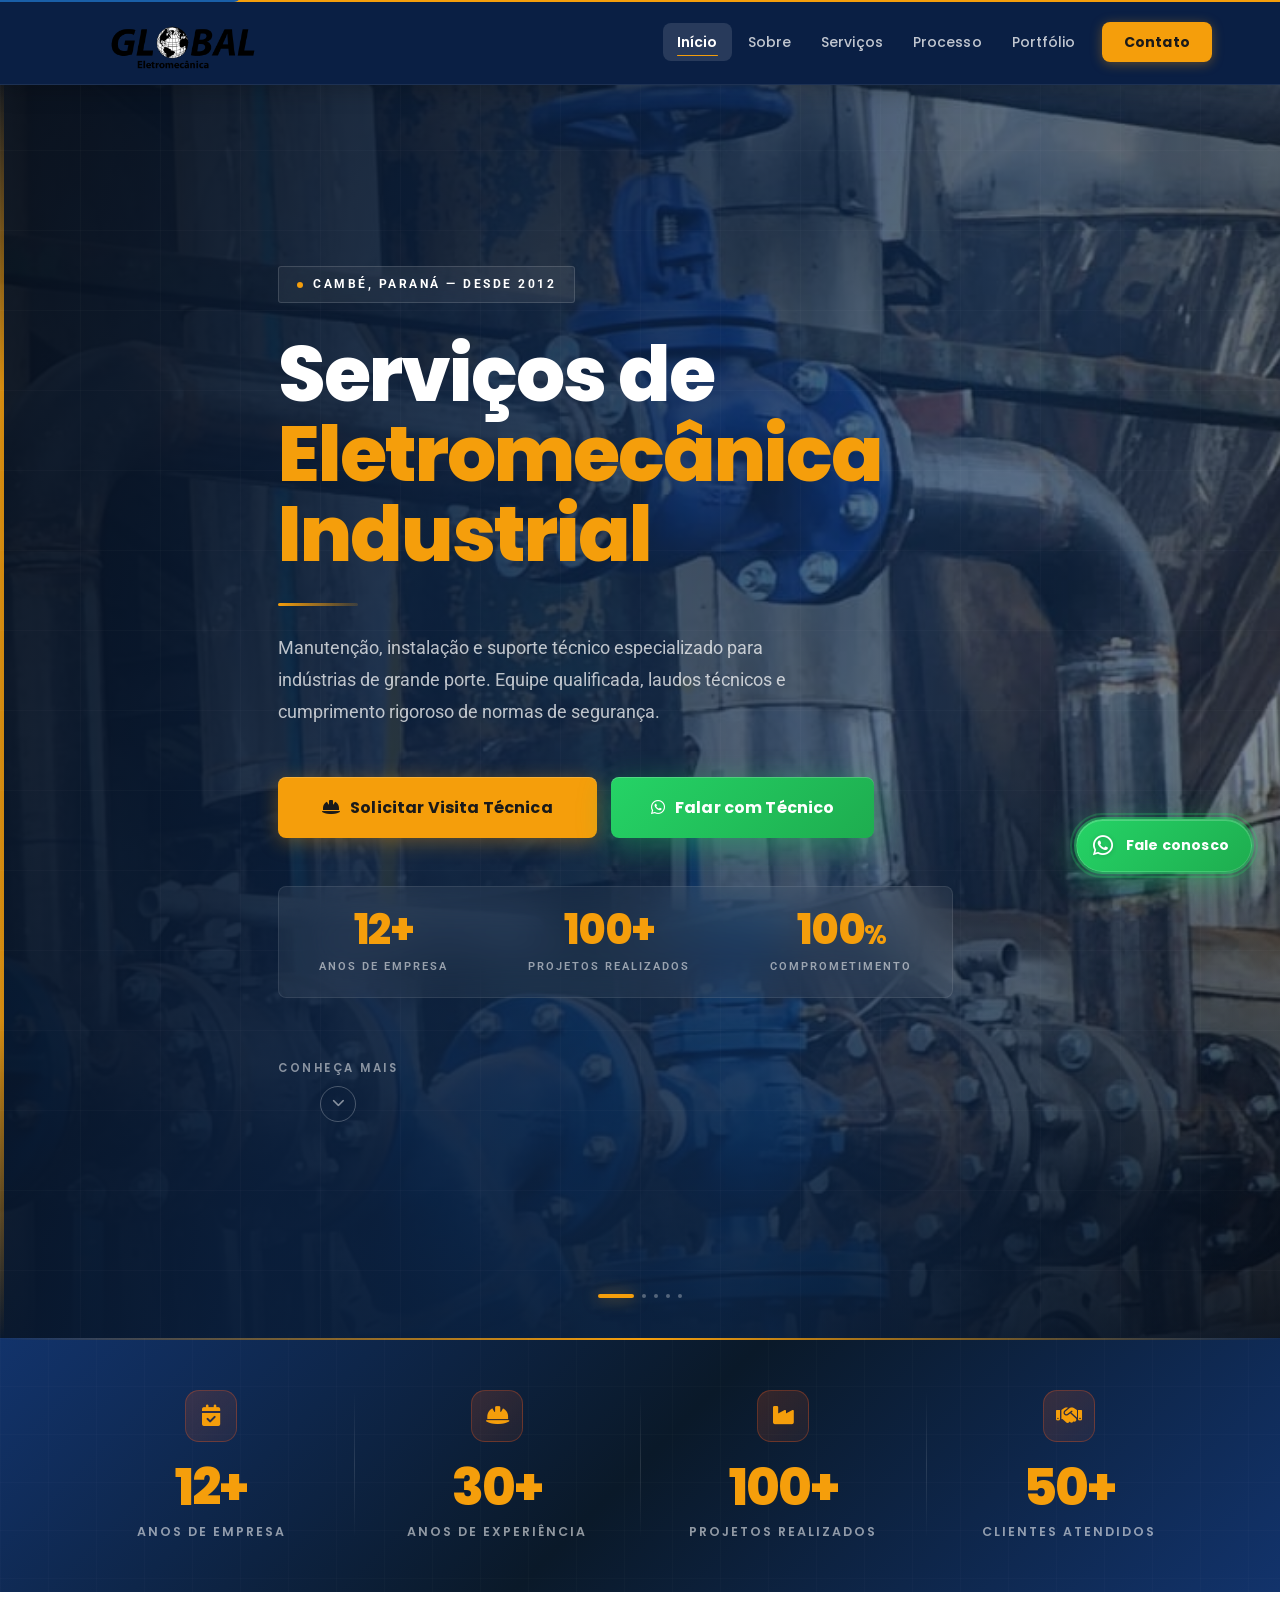
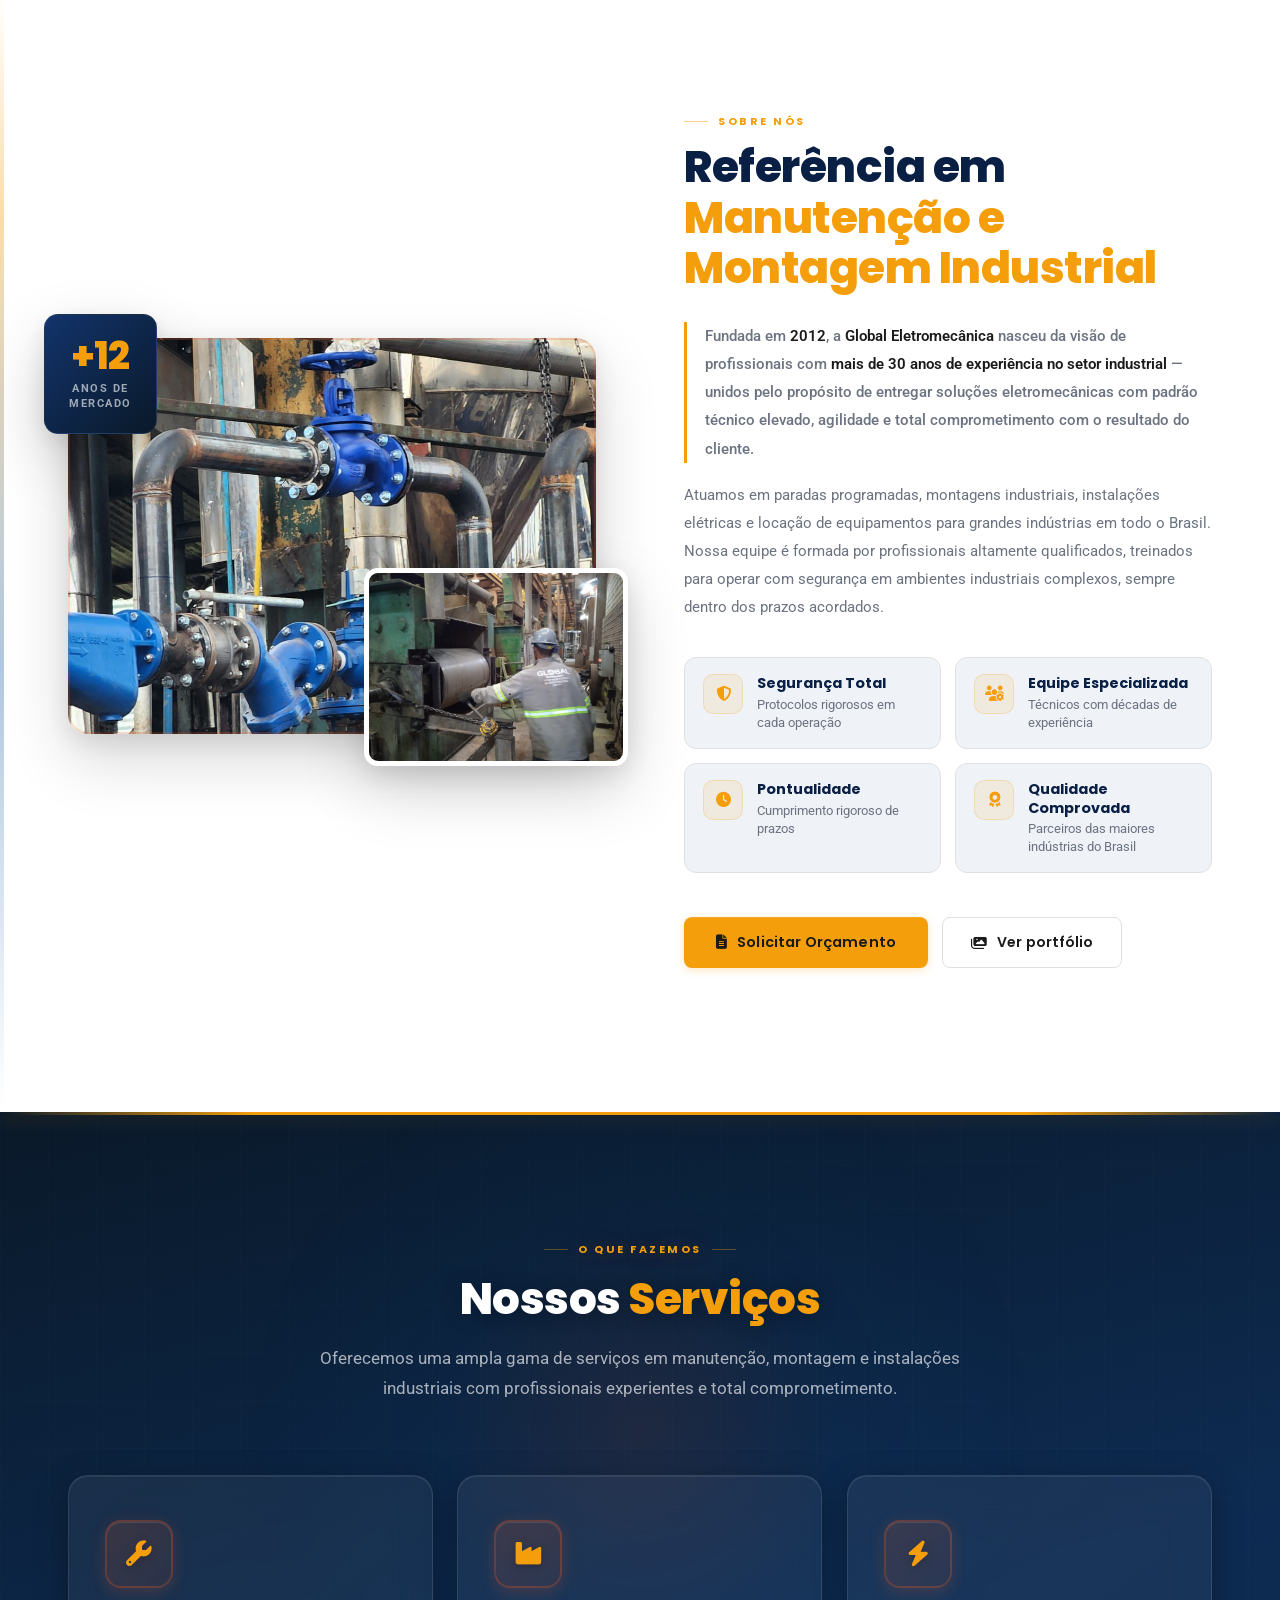
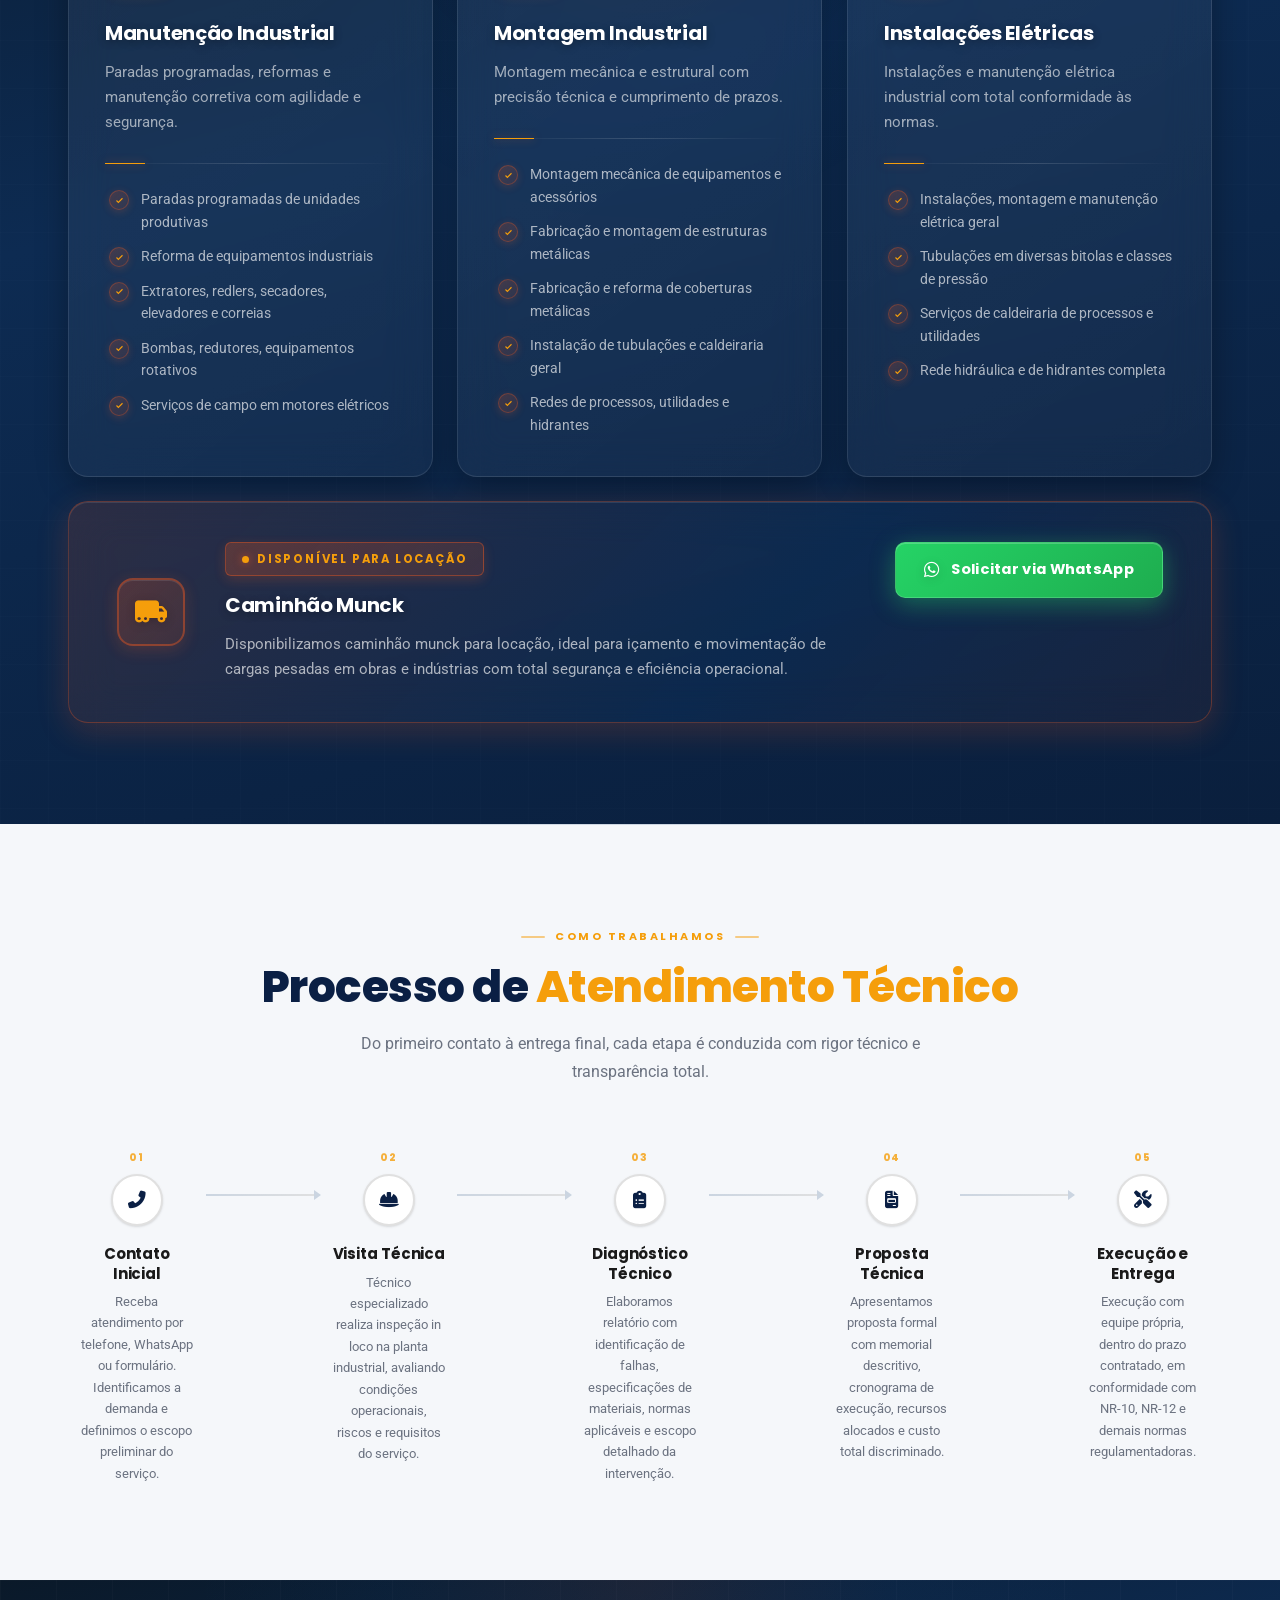
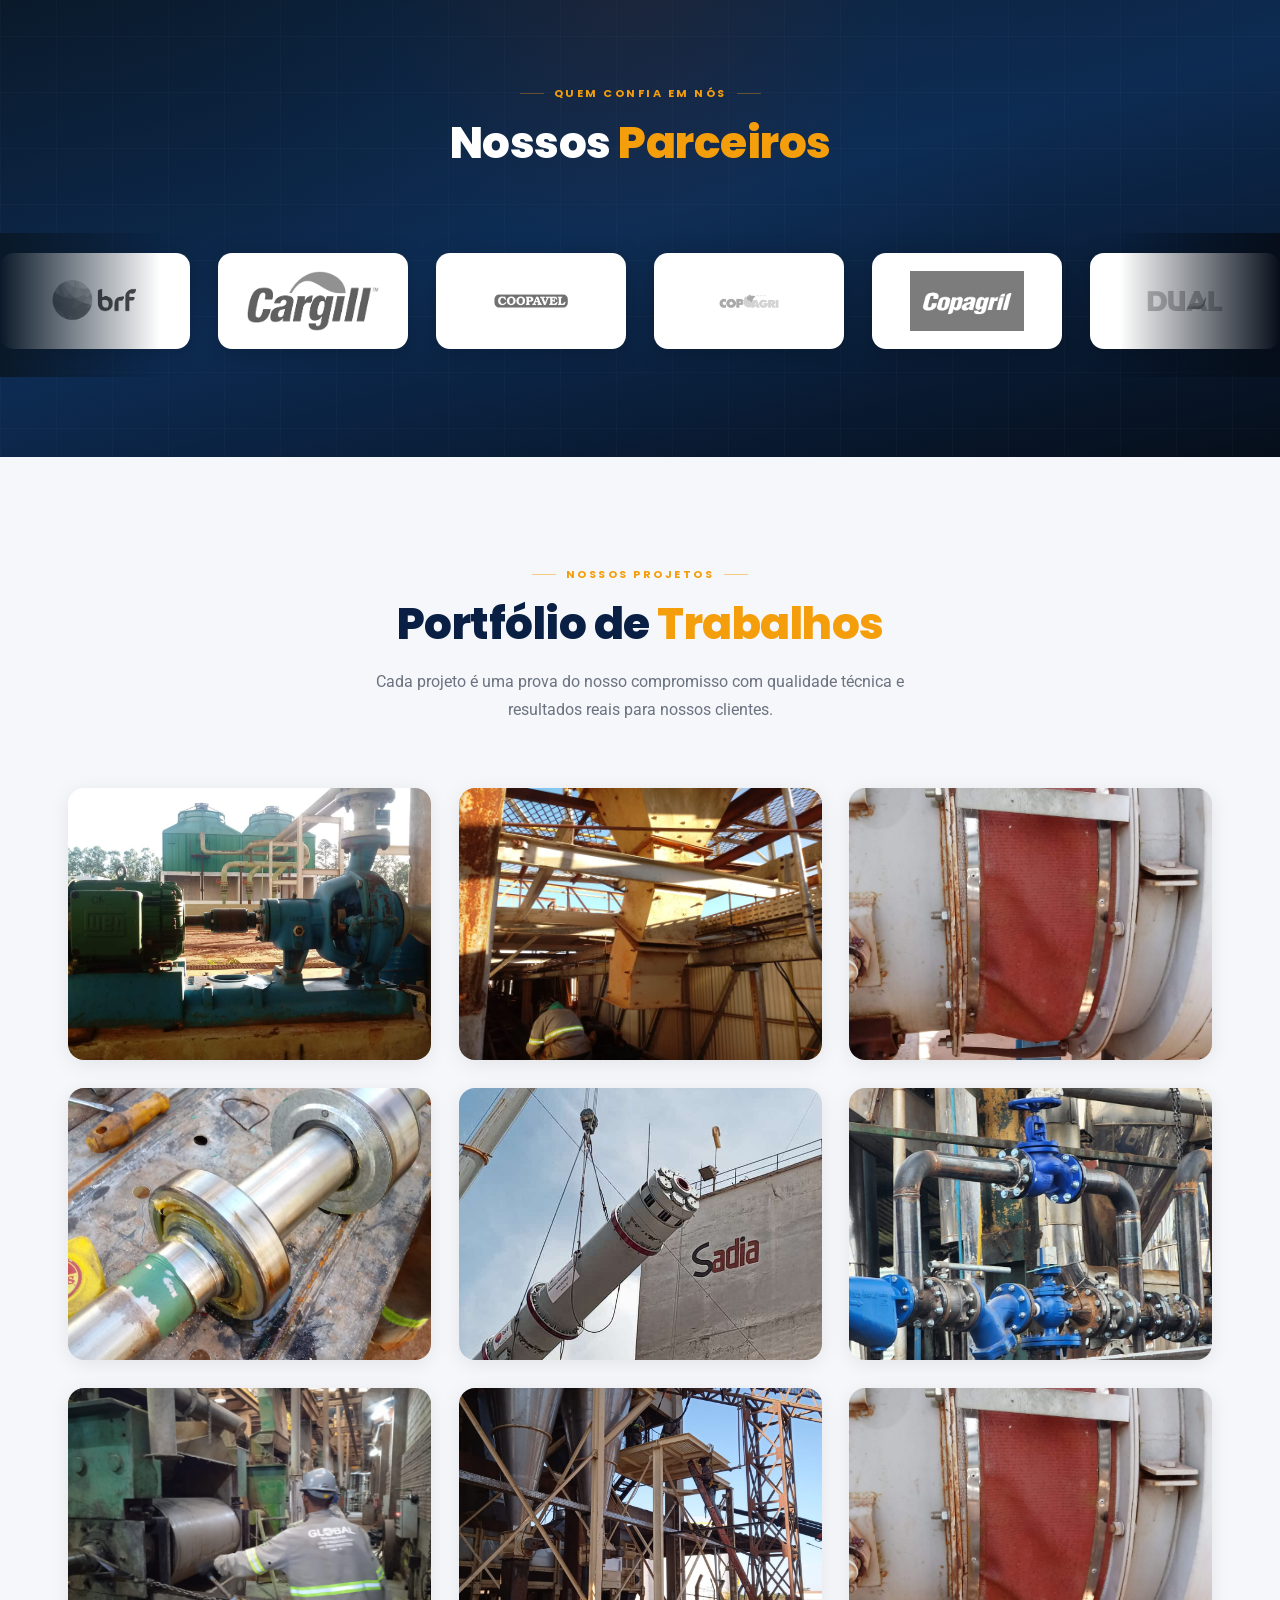
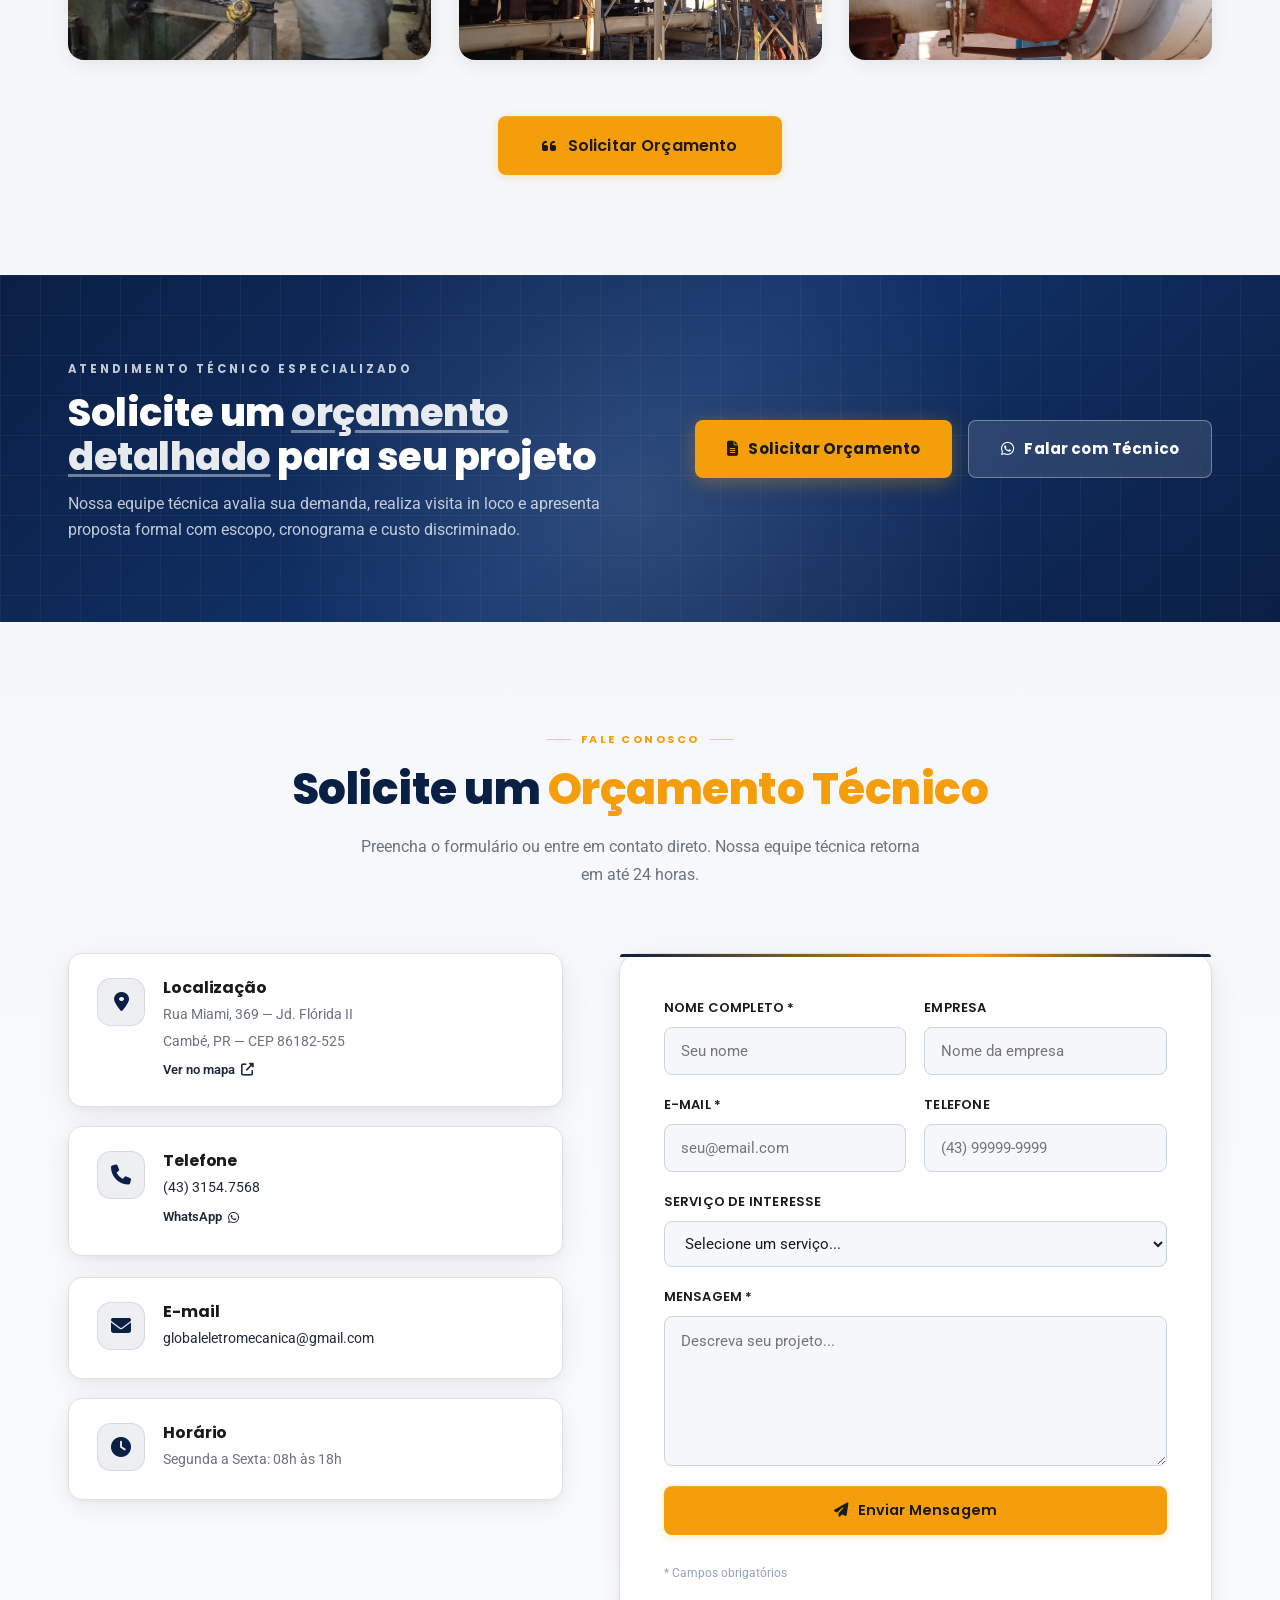
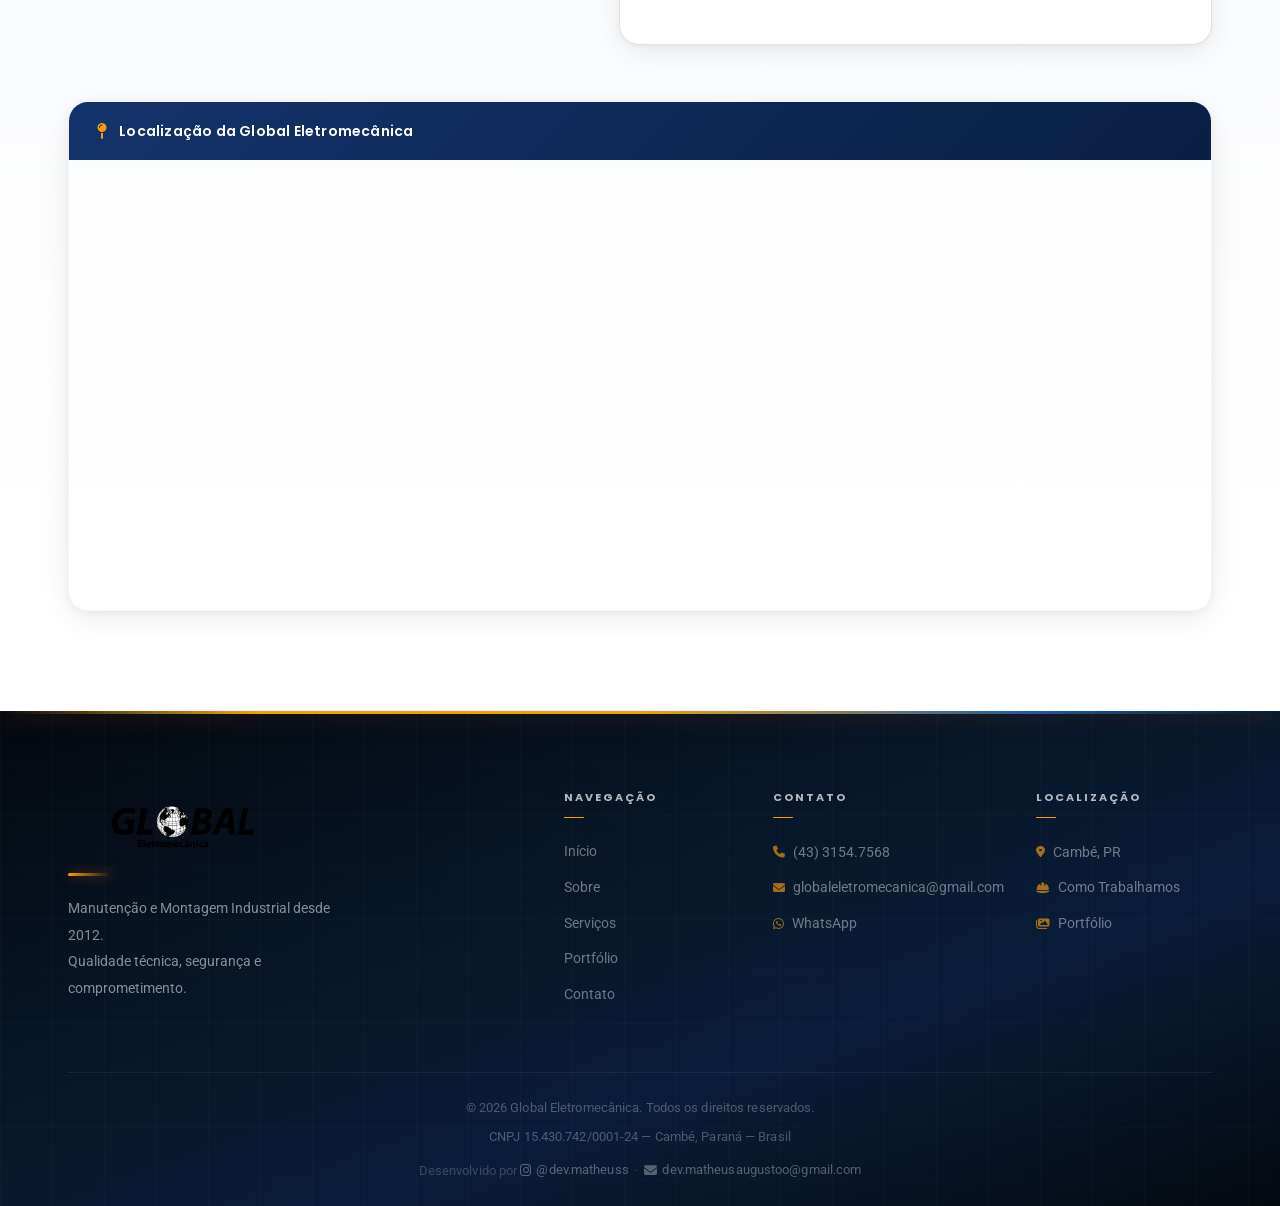
==== commit 9084ae0c: "refine: reveal easing premium, scale nos botoes, cta-banner azul naval, tokens consistentes, header-" ====
--- a/index.html
+++ b/index.html
@@ -437,13 +437,13 @@
                 <div class="cta-banner-inner">
                     <div class="cta-banner-text">
                         <span class="cta-banner-label">Atendimento técnico especializado</span>
-                        <h2 class="cta-banner-title">Agende uma <span class="highlight">visita técnica</span> com nossa equipe</h2>
-                        <p>Nossa equipe vai até sua planta industrial, avalia os equipamentos e apresenta um diagnóstico técnico completo com proposta detalhada.</p>
+                        <h2 class="cta-banner-title">Solicite um <span class="highlight">orçamento detalhado</span> para seu projeto</h2>
+                        <p>Nossa equipe técnica avalia sua demanda, realiza visita in loco e apresenta proposta formal com escopo, cronograma e custo discriminado.</p>
                     </div>
                     <div class="cta-banner-actions">
                         <a href="#contato" class="btn cta-banner-btn-primary">
-                            <i class="fas fa-hard-hat"></i>
-                            Agendar Visita Técnica
+                            <i class="fas fa-file-alt"></i>
+                            Solicitar Orçamento
                         </a>
                         <a href="https://wa.me/554331547568?text=Olá! Gostaria de agendar uma visita técnica." target="_blank" rel="noopener noreferrer" class="btn cta-banner-btn-wa">
                             <i class="fab fa-whatsapp"></i>
--- a/style.css
+++ b/style.css
@@ -124,7 +124,7 @@
 h1, h2, h3, h4, h5, h6 {
   font-family: var(--font-head);
   font-weight: 700;
-  line-height: 1.15;
+  line-height: 1.2;
   color: var(--color-primary);
   letter-spacing: -.3px;
 }
@@ -212,11 +212,11 @@
 .btn-primary:hover {
   background: var(--color-accent-hover);
   color: var(--color-text);
-  transform: translateY(-2px);
+  transform: translateY(-2px) scale(1.02);
   box-shadow: 0 8px 28px rgba(245,158,11,.38);
 }
 .btn-primary:active {
-  transform: translateY(0);
+  transform: translateY(0) scale(.98);
   box-shadow: 0 2px 8px rgba(245,158,11,.25);
 }
 
@@ -406,7 +406,8 @@
 .menu-toggle.active span:nth-child(3) { transform: translateY(-7px) rotate(-45deg); }
 
 /* ── Main offset ── */
-main { margin-top: 70px; }
+:root { --header-height: 70px; }
+main { margin-top: var(--header-height); }
 
 /* ══════════════════════════════════════════════════════════
    HERO — Impacto máximo, identidade industrial premium
@@ -451,7 +452,7 @@
       transparent 45%);
 }
 
-/* Acento laranja vertical — marca industrial */
+/* Acento âmbar vertical — marca industrial */
 .hero-overlay::before {
   content: '';
   position: absolute;
@@ -460,11 +461,11 @@
   background: linear-gradient(
     to bottom,
     transparent 0%,
-    var(--accent-orange) 25%,
-    var(--accent-orange) 75%,
+    var(--color-accent) 25%,
+    var(--color-accent) 75%,
     transparent 100%
   );
-  opacity: .9;
+  opacity: .85;
 }
 
 /* Grade técnica sutil */
@@ -492,8 +493,8 @@
 }
 .hero-dot.active {
   width: 36px; border-radius: 2px;
-  background: var(--accent-orange);
-  box-shadow: 0 0 16px rgba(245,90,30,.7);
+  background: var(--color-accent);
+  box-shadow: 0 0 16px rgba(var(--color-accent-rgb),.6);
 }
 .hero-dot:hover { background: rgba(255,255,255,.6); }
 
@@ -521,13 +522,13 @@
 }
 .badge-dot {
   width: 6px; height: 6px;
-  background: var(--accent-orange); border-radius: 50%;
+  background: var(--color-accent); border-radius: 50%;
   animation: bPulse 2s ease infinite;
 }
 @keyframes bPulse {
-  0%   { box-shadow: 0 0 0 0 rgba(245,90,30,.7); }
-  70%  { box-shadow: 0 0 0 8px rgba(245,90,30,0); }
-  100% { box-shadow: 0 0 0 0 rgba(245,90,30,0); }
+  0%   { box-shadow: 0 0 0 0 rgba(var(--color-accent-rgb),.7); }
+  70%  { box-shadow: 0 0 0 8px rgba(var(--color-accent-rgb),0); }
+  100% { box-shadow: 0 0 0 0 rgba(var(--color-accent-rgb),0); }
 }
 
 /* Título */
@@ -2239,9 +2240,9 @@
 .cta-banner {
   background: linear-gradient(
     135deg,
-    var(--accent-orange) 0%,
-    #d94d15 40%,
-    #b83d0f 100%
+    var(--color-primary) 0%,
+    var(--color-primary-light) 50%,
+    var(--color-primary) 100%
   );
   padding: 5rem 0;
   position: relative;
@@ -2326,12 +2327,12 @@
 }
 
 .cta-banner-btn-primary {
-  background: #fff;
-  color: var(--accent-orange);
+  background: var(--color-accent);
+  color: var(--color-text);
   font-weight: 700;
   padding: 1rem 2rem;
   border-radius: var(--radius-sm);
-  box-shadow: 0 8px 32px rgba(0,0,0,.2);
+  box-shadow: 0 4px 20px rgba(245,158,11,.35);
   transition: all .3s var(--ease);
   border: none;
   font-family: var(--font-head);
@@ -2339,19 +2340,19 @@
 }
 
 .cta-banner-btn-primary:hover {
-  background: var(--off-white);
-  color: var(--accent-orange);
-  transform: translateY(-3px);
-  box-shadow: 0 16px 48px rgba(0,0,0,.3);
+  background: var(--color-accent-hover);
+  color: var(--color-text);
+  transform: translateY(-3px) scale(1.02);
+  box-shadow: 0 12px 36px rgba(245,158,11,.5);
 }
 
 .cta-banner-btn-wa {
-  background: rgba(255,255,255,.15);
+  background: rgba(255,255,255,.12);
   color: #fff;
   font-weight: 700;
   padding: 1rem 2rem;
   border-radius: var(--radius-sm);
-  border: 1.5px solid rgba(255,255,255,.4);
+  border: 1.5px solid rgba(255,255,255,.35);
   backdrop-filter: blur(12px);
   transition: all .3s var(--ease);
   font-family: var(--font-head);
@@ -2359,10 +2360,10 @@
 }
 
 .cta-banner-btn-wa:hover {
-  background: rgba(255,255,255,.25);
-  border-color: rgba(255,255,255,.7);
+  background: rgba(255,255,255,.22);
+  border-color: rgba(255,255,255,.65);
   color: #fff;
-  transform: translateY(-3px);
+  transform: translateY(-3px) scale(1.02);
 }
 
 /* Responsividade CTA Banner */
@@ -2937,18 +2938,20 @@
   animation: fadeUp .8s cubic-bezier(.4,0,.2,1) both;
 }
 
-/* .reveal — alias compatível com padrão IntersectionObserver */
+/* .reveal — scroll reveal premium com easing natural */
 .reveal {
   opacity: 0;
-  transform: translateY(28px);
-  transition: opacity .6s var(--ease), transform .6s var(--ease);
+  transform: translateY(32px);
+  transition: opacity .7s cubic-bezier(0.22, 1, 0.36, 1),
+              transform .7s cubic-bezier(0.22, 1, 0.36, 1);
+  will-change: transform, opacity;
 }
 .reveal.active {
   opacity: 1;
   transform: translateY(0);
 }
 
-/* Variantes de delay para stagger */
+/* Variantes de delay para stagger elegante */
 .reveal[data-delay="100"] { transition-delay: .1s; }
 .reveal[data-delay="200"] { transition-delay: .2s; }
 .reveal[data-delay="300"] { transition-delay: .3s; }
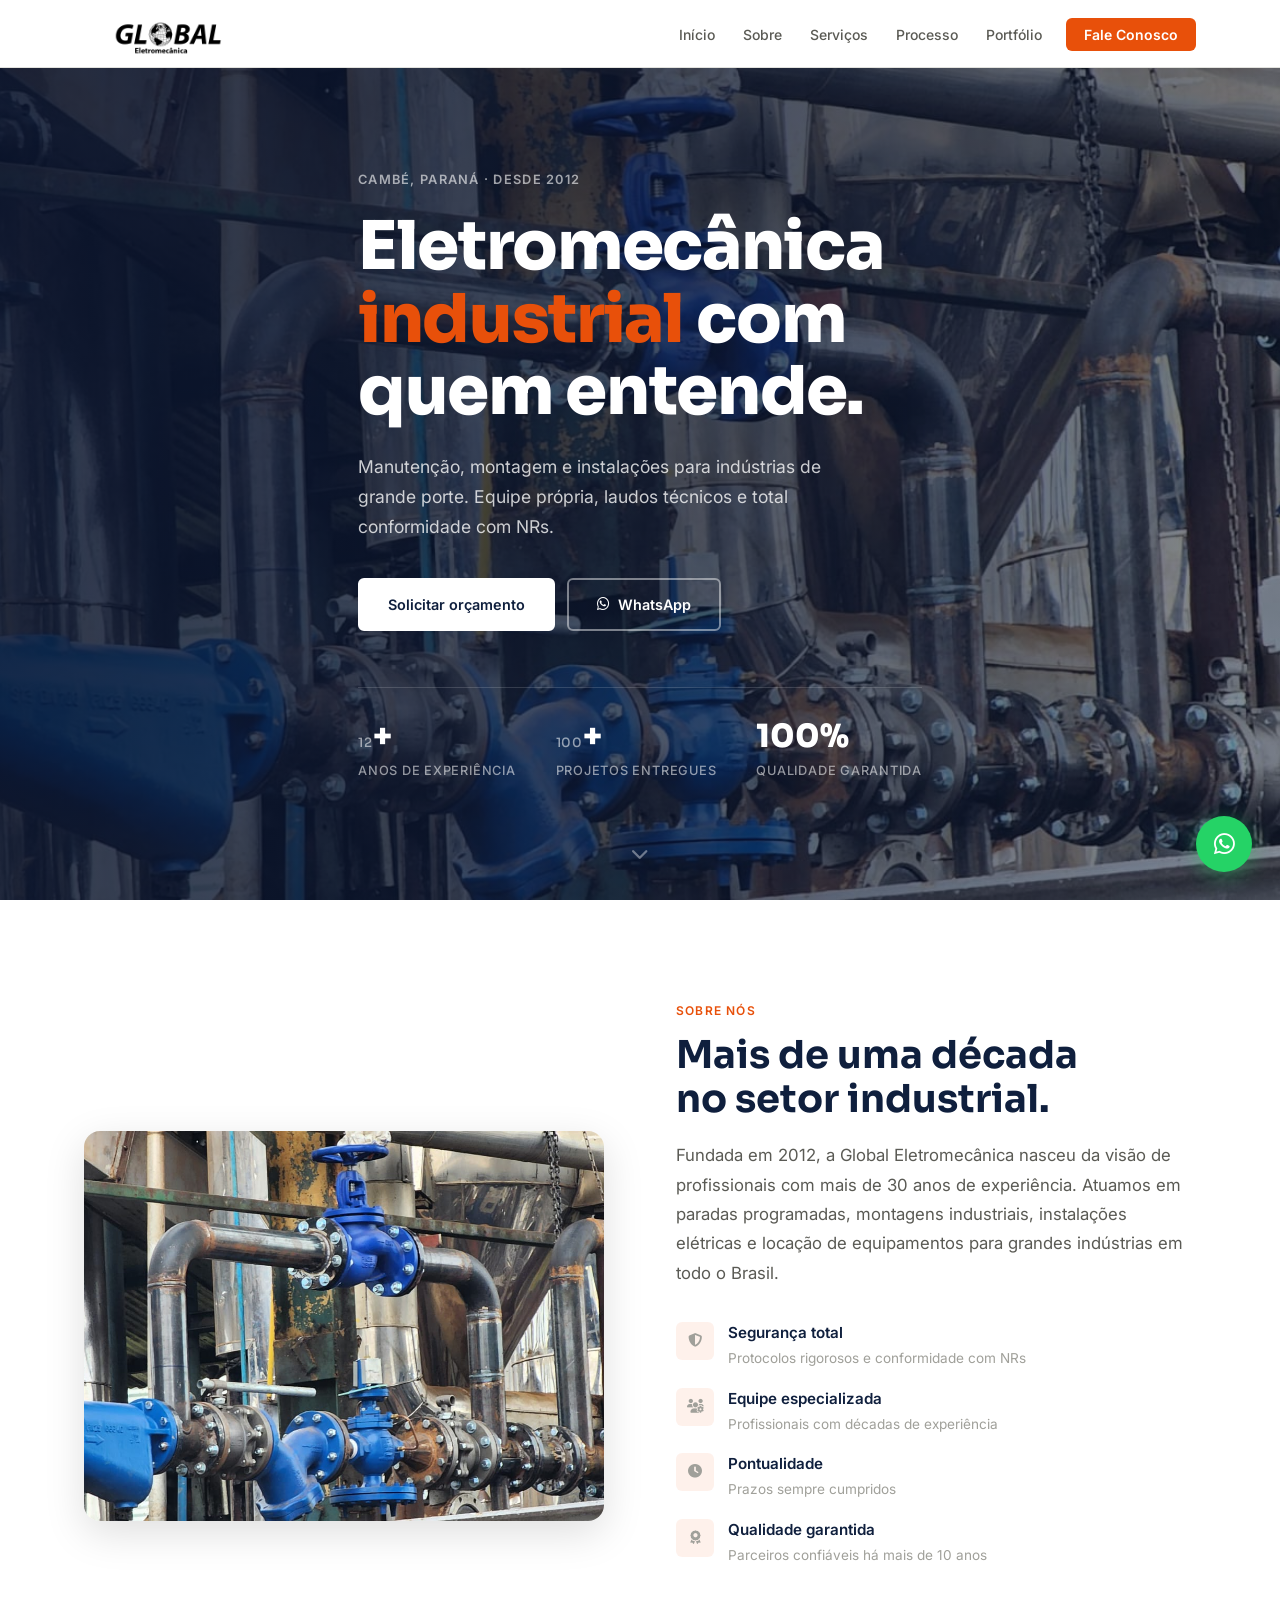
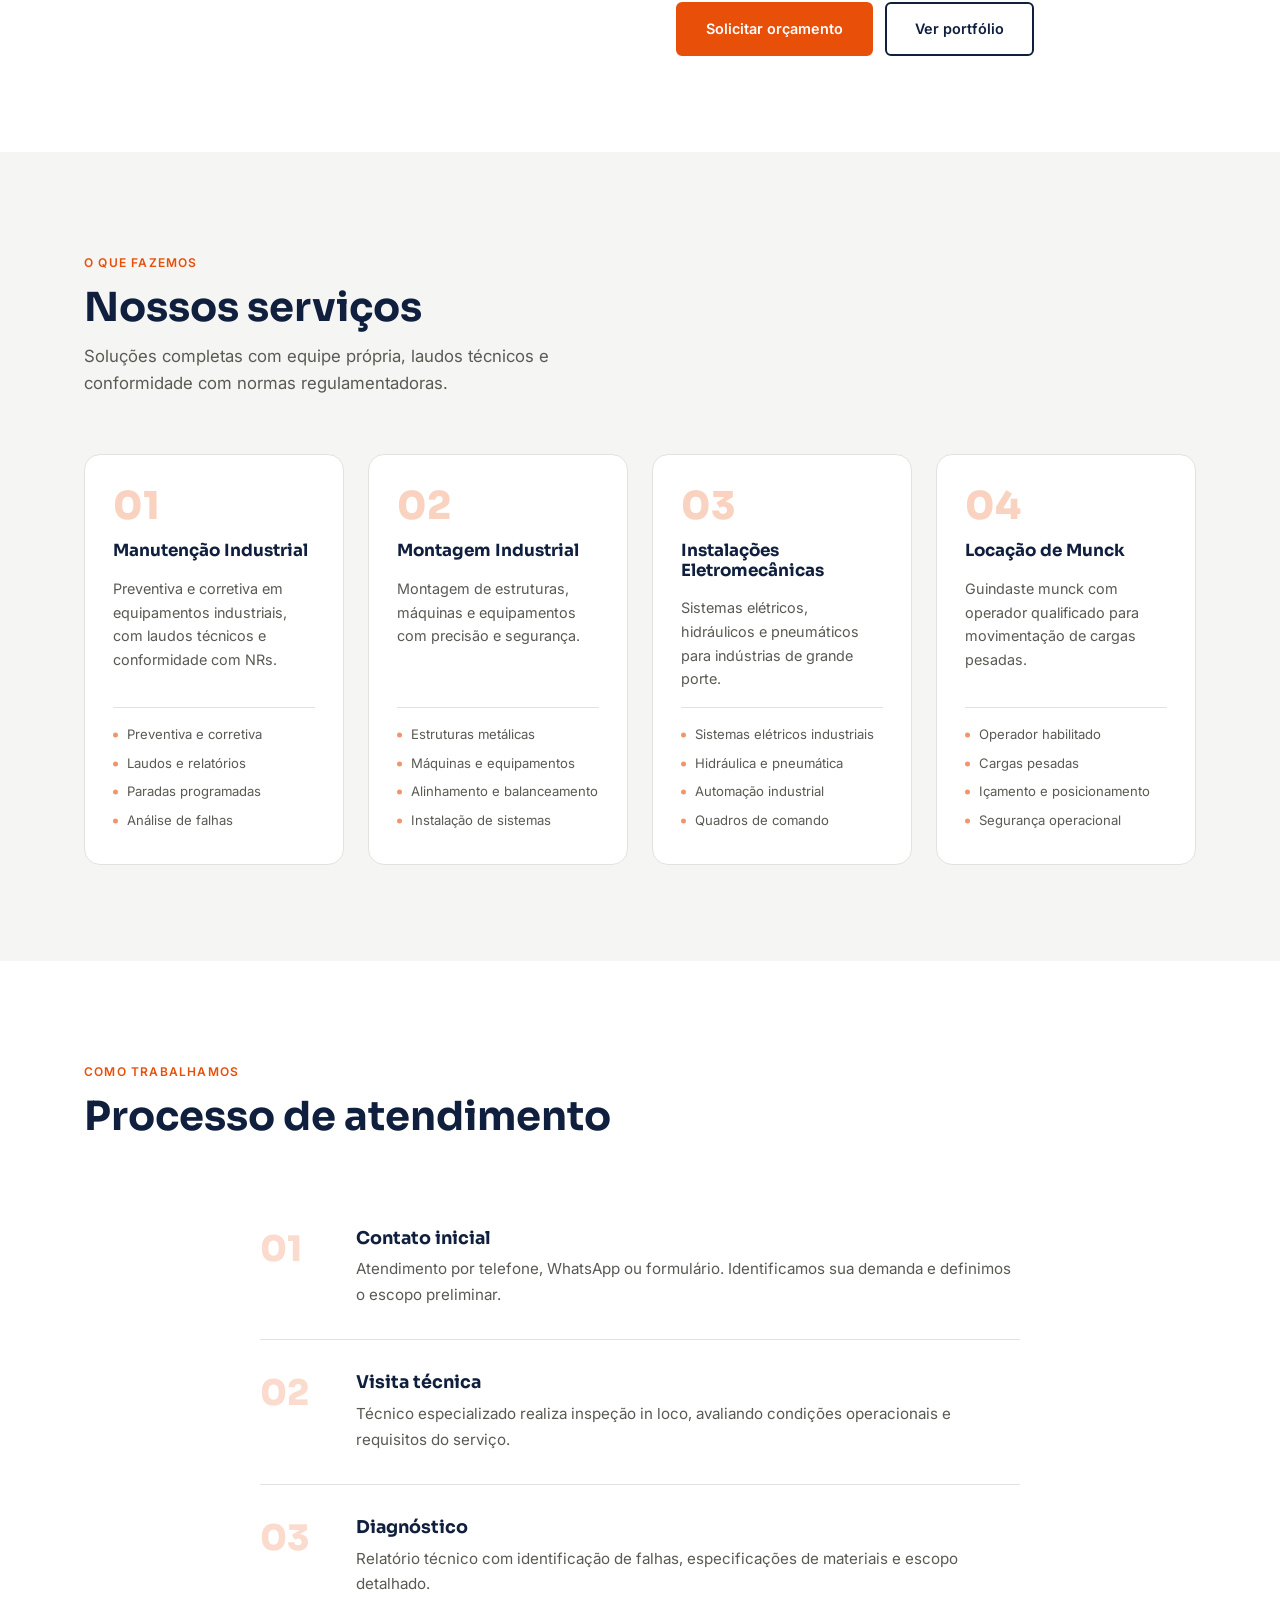
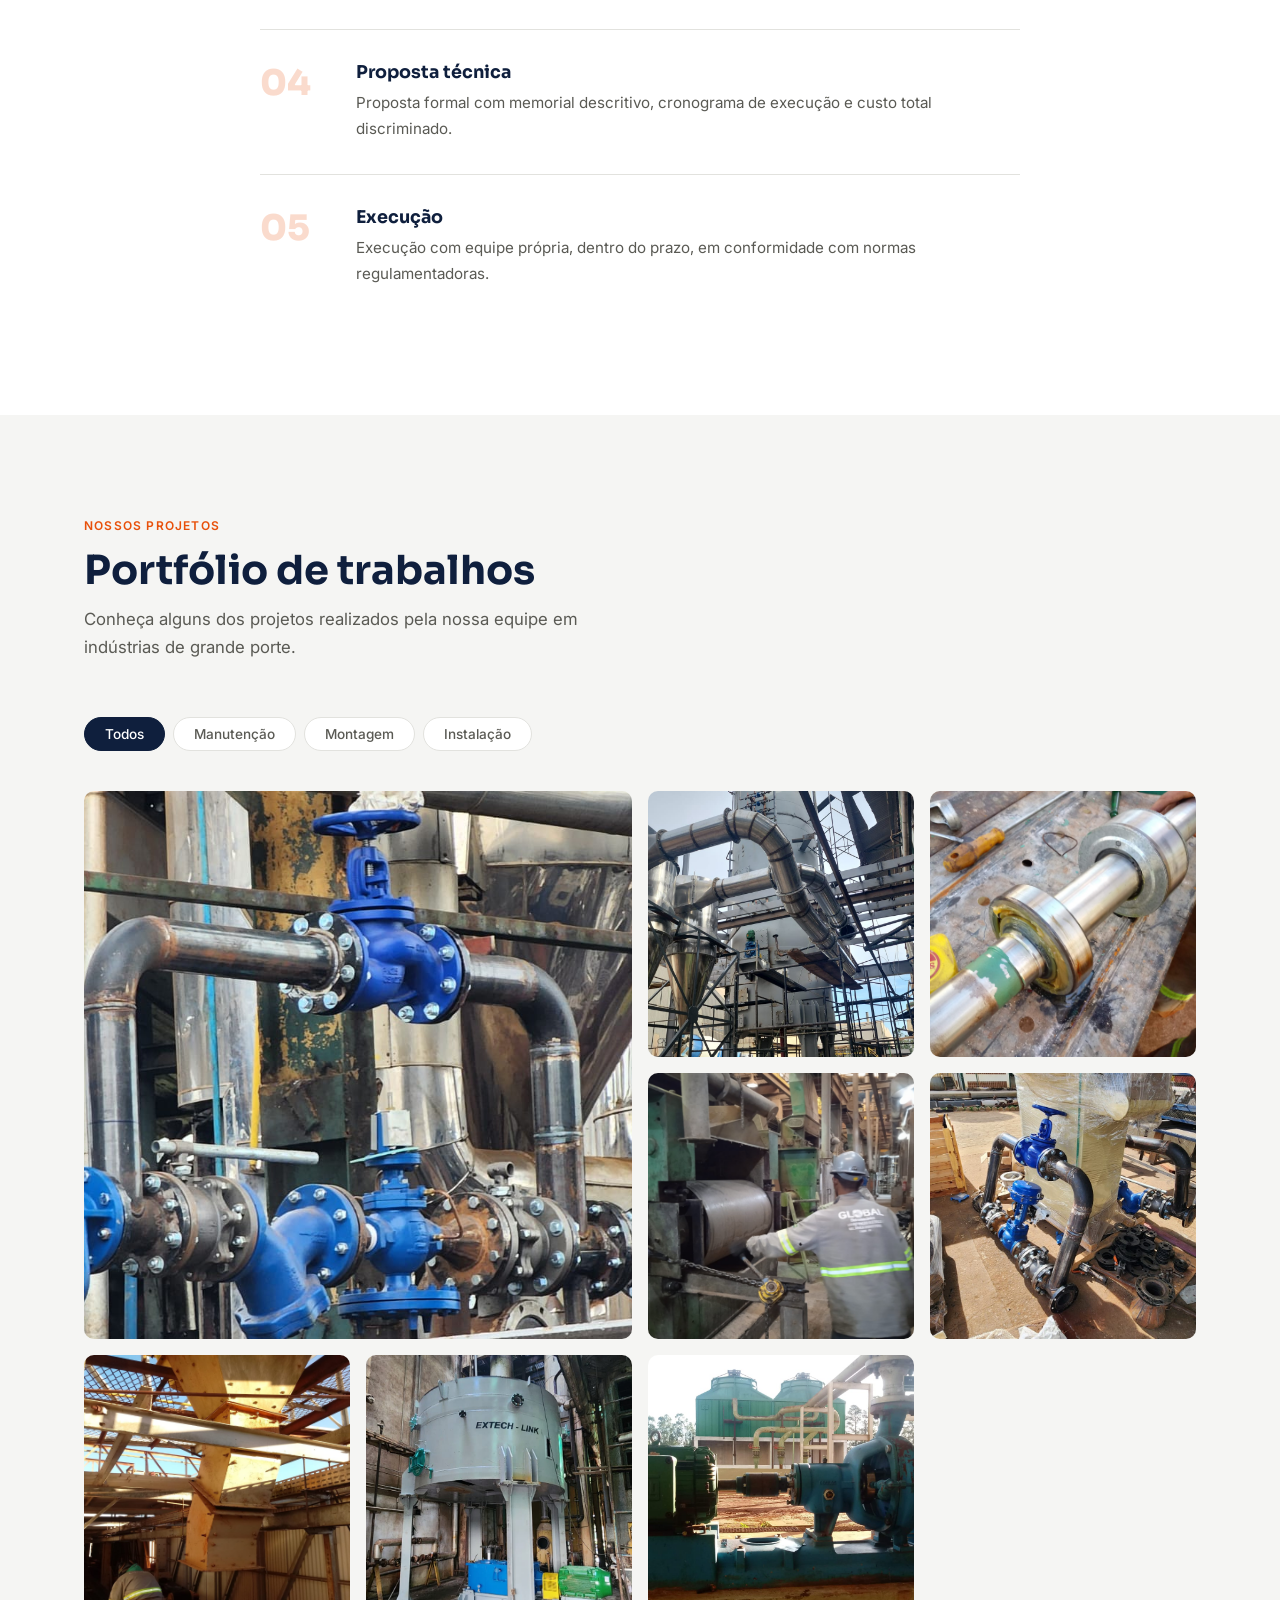
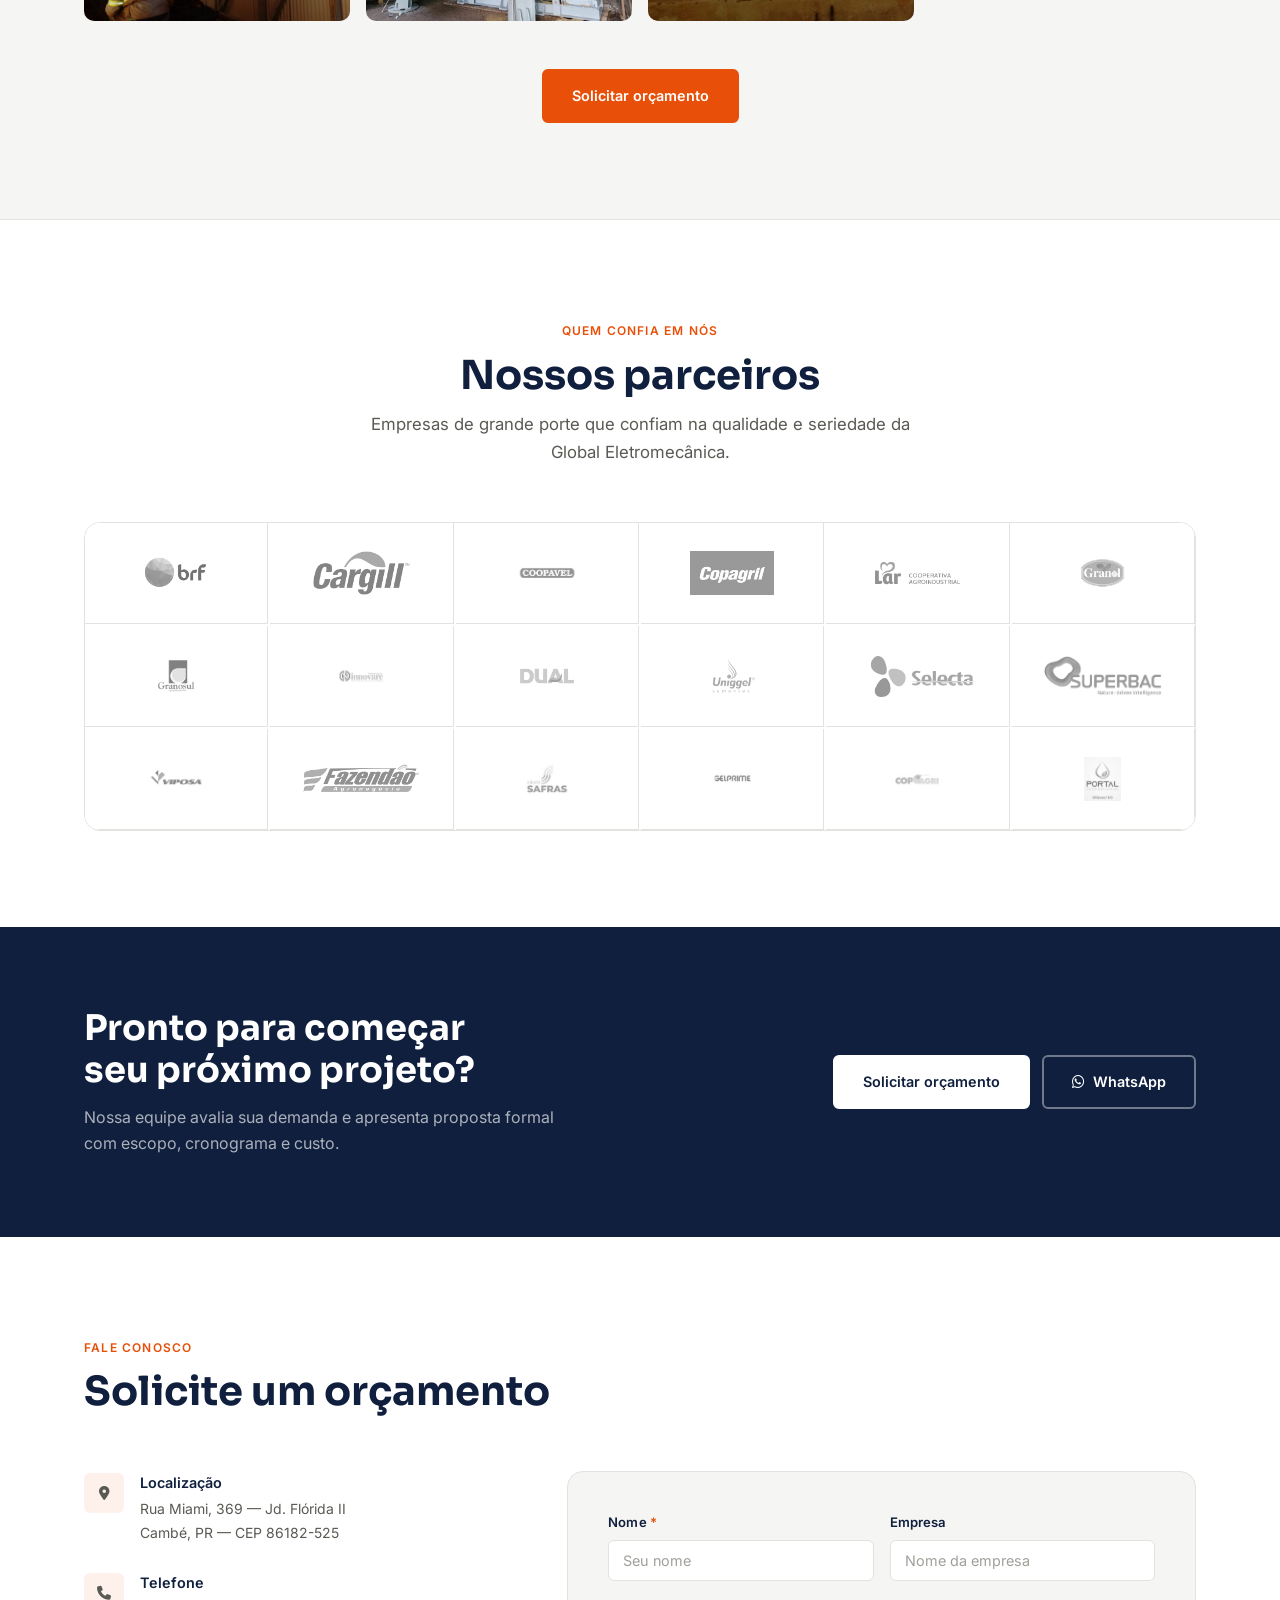
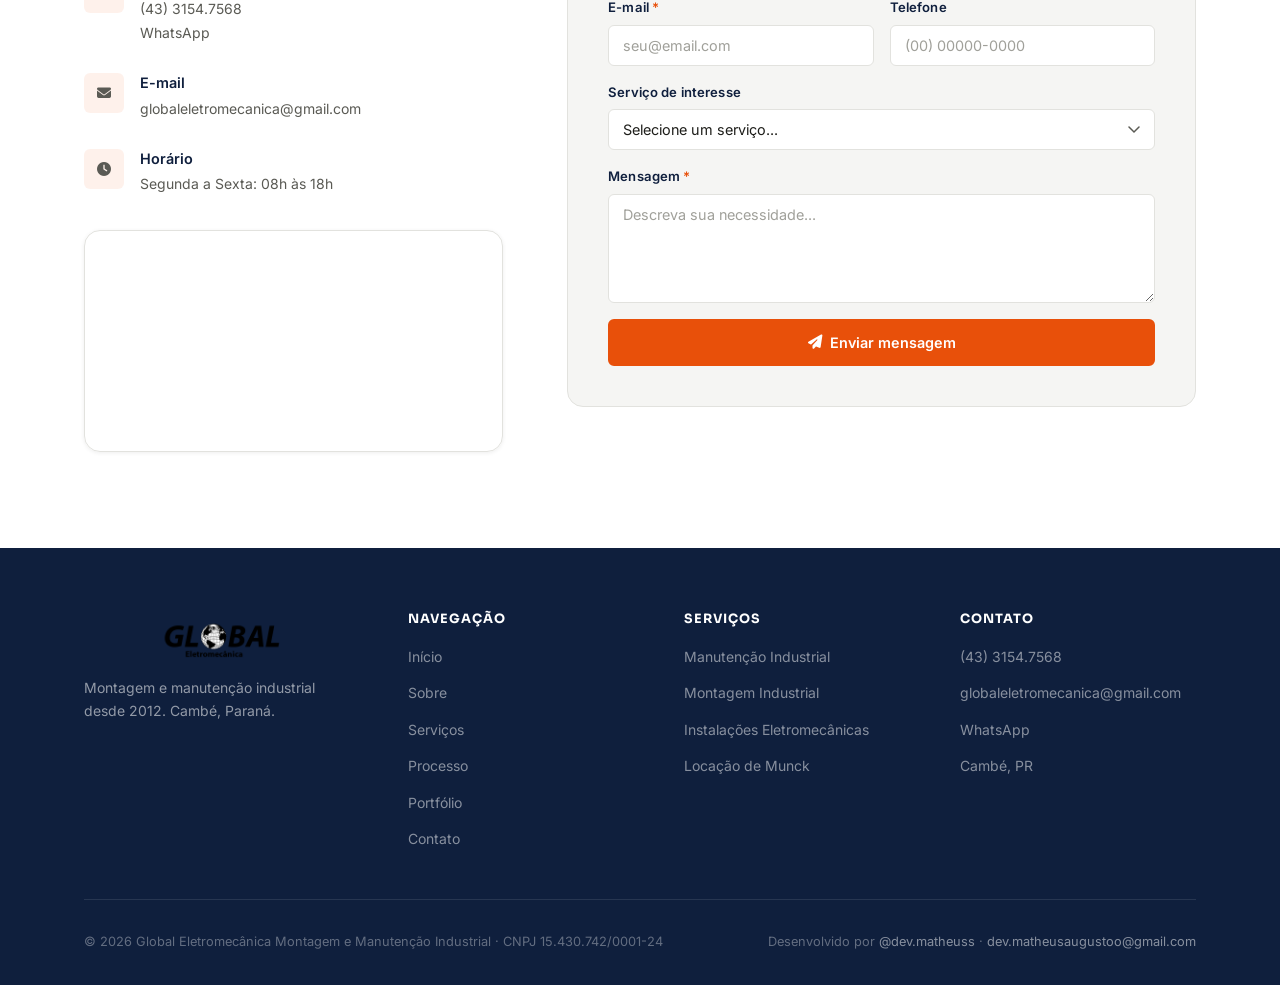
==== commit c79bcfb7: "feat: adiciona secao de parceiros e mapa no contato, responsividade completa, logo footer cores orig" ====
--- a/index.html
+++ b/index.html
@@ -1,667 +1,664 @@
 ﻿<!DOCTYPE html>
 <html lang="pt-BR">
 <head>
-    <meta charset="UTF-8">
-    <meta name="viewport" content="width=device-width, initial-scale=1.0">
-    <meta name="description" content="Global Eletromecânica — Manutenção industrial, montagem e instalações eletromecânicas em Cambé, PR. +12 anos de experiência, +100 projetos realizados. Solicite orçamento.">
-    <meta name="keywords" content="manutenção industrial, montagem industrial, eletromecânica, instalações elétricas, caminhão munck, Cambé, Paraná, Global Eletromecânica">
-    <meta name="author" content="Global Eletromecânica">
-    <meta name="robots" content="index, follow">
-    <meta name="theme-color" content="#0A2540">
-
-    <!-- Open Graph -->
-    <meta property="og:title" content="Global Eletromecânica — Manutenção e Montagem Industrial | Cambé, PR">
-    <meta property="og:description" content="Soluções eletromecânicas industriais com +12 anos de experiência. Manutenção, montagem, instalações e locação de munck. Cambé, Paraná.">
-    <meta property="og:type" content="website">
-    <meta property="og:locale" content="pt_BR">
-    <meta property="og:url" content="https://www.globaleletromecanica.com.br">
-    <meta property="og:image" content="https://www.globaleletromecanica.com.br/LOGO GLOBAL ELETROMECANICA/Global Logo.png">
-    <meta property="og:site_name" content="Global Eletromecânica">
-
-    <!-- Twitter Card -->
-    <meta name="twitter:card" content="summary_large_image">
-    <meta name="twitter:title" content="Global Eletromecânica — Manutenção Industrial">
-    <meta name="twitter:description" content="Soluções eletromecânicas industriais com +12 anos de experiência em Cambé, PR.">
-
-    <!-- Canonical -->
-    <link rel="canonical" href="https://www.globaleletromecanica.com.br">
-
-    <!-- Favicon -->
-    <link rel="icon" type="image/png" sizes="32x32" href="LOGO GLOBAL ELETROMECANICA/Globo.png">
-    <link rel="apple-touch-icon" href="LOGO GLOBAL ELETROMECANICA/Globo.png">
-
-    <!-- Preconnect para performance -->
-    <link rel="preconnect" href="https://fonts.googleapis.com">
-    <link rel="preconnect" href="https://fonts.gstatic.com" crossorigin>
-    <link rel="preconnect" href="https://cdnjs.cloudflare.com">
-
-    <!-- Fontes — display=swap evita FOIT -->
-    <link href="https://fonts.googleapis.com/css2?family=Poppins:wght@400;500;600;700;800&family=Roboto:wght@400;500;700&display=swap" rel="stylesheet">
-
-    <!-- Font Awesome -->
-    <link rel="stylesheet" href="https://cdnjs.cloudflare.com/ajax/libs/font-awesome/6.4.0/css/all.min.css" media="print" onload="this.media='all'">
-    <noscript><link rel="stylesheet" href="https://cdnjs.cloudflare.com/ajax/libs/font-awesome/6.4.0/css/all.min.css"></noscript>
-
-    <link rel="stylesheet" href="style.css">
-
-    <!-- Schema.org — SEO estruturado -->
-    <script type="application/ld+json">
-    {
-      "@context": "https://schema.org",
-      "@type": "LocalBusiness",
-      "name": "Global Eletromecânica",
-      "description": "Manutenção industrial, montagem e instalações eletromecânicas em Cambé, PR.",
-      "url": "https://www.globaleletromecanica.com.br",
-      "telephone": "+554331547568",
-      "email": "globaleletromecanica@gmail.com",
-      "foundingDate": "2012",
-      "address": {
-        "@type": "PostalAddress",
-        "streetAddress": "Rua Miami, 369 — Jd. Flórida II",
-        "addressLocality": "Cambé",
-        "addressRegion": "PR",
-        "postalCode": "86182-525",
-        "addressCountry": "BR"
-      },
-      "geo": {
-        "@type": "GeoCoordinates",
-        "latitude": -23.272404,
-        "longitude": -51.278723
-      },
-      "openingHours": "Mo-Fr 08:00-18:00"
-    }
-    </script>
-    <title>Global Eletromecânica — Manutenção e Montagem Industrial | Cambé, PR</title>
+  <meta charset="UTF-8">
+  <meta name="viewport" content="width=device-width, initial-scale=1.0">
+  <meta name="description" content="Global Eletromecânica Montagem e Manutenção Industrial — Manutenção industrial, montagem e instalações eletromecânicas em Cambé, PR. +12 anos de experiência, +100 projetos realizados.">
+  <meta name="keywords" content="manutenção industrial, montagem industrial, eletromecânica, Cambé, Paraná">
+  <meta name="author" content="Global Eletromecânica">
+  <meta name="robots" content="index, follow">
+  <meta name="theme-color" content="#111827">
+
+  <title>Global Eletromecânica Montagem e Manutenção Industrial | Cambé, PR</title>
+
+  <!-- Open Graph -->
+  <meta property="og:type" content="website">
+  <meta property="og:url" content="https://globaleletromecanica.com.br/">
+  <meta property="og:title" content="Global Eletromecânica Montagem e Manutenção Industrial | Cambé, PR">
+  <meta property="og:description" content="Manutenção industrial, montagem e instalações eletromecânicas em Cambé, PR.">
+  <meta property="og:image" content="https://globaleletromecanica.com.br/LOGO GLOBAL ELETROMECANICA/Global Logo.png">
+
+  <!-- Structured Data -->
+  <script type="application/ld+json">
+  {
+    "@context": "https://schema.org",
+    "@type": "LocalBusiness",
+    "name": "Global Eletromecânica Montagem e Manutenção Industrial",
+    "description": "Montagem e manutenção industrial, instalações eletromecânicas em Cambé, PR.",
+    "address": {
+      "@type": "PostalAddress",
+      "streetAddress": "Rua Miami, 369 — Jd. Flórida II",
+      "addressLocality": "Cambé",
+      "addressRegion": "PR",
+      "postalCode": "86182-525",
+      "addressCountry": "BR"
+    },
+    "telephone": "+554331547568",
+    "email": "globaleletromecanica@gmail.com",
+    "url": "https://globaleletromecanica.com.br",
+    "foundingDate": "2012"
+  }
+  </script>
+
+  <!-- Preconnect -->
+  <link rel="preconnect" href="https://fonts.googleapis.com">
+  <link rel="preconnect" href="https://fonts.gstatic.com" crossorigin>
+
+  <!-- Fonts -->
+  <link href="https://fonts.googleapis.com/css2?family=Inter:wght@400;500;600&family=Sora:wght@400;600;700;800&display=swap" rel="stylesheet">
+
+  <!-- Icons -->
+  <link rel="stylesheet" href="https://cdnjs.cloudflare.com/ajax/libs/font-awesome/6.4.0/css/all.min.css">
+
+  <!-- Favicon -->
+  <link rel="icon" type="image/png" href="LOGO GLOBAL ELETROMECANICA/Globo.png">
+  <link rel="manifest" href="manifest.json">
+
+  <!-- CSS -->
+  <link rel="stylesheet" href="style.css">
+
+  <!-- Preload hero image -->
+  <link rel="preload" as="image" href="FOTOS SERVIÇO/WhatsApp Image 2026-04-18 at 14.58.07 (3).jpeg">
 </head>
 <body>
-    <!-- Skip Link -->
-    <a href="#main-content" class="skip-link">Pular para conteúdo principal</a>
-
-    <!-- Header/Navbar -->
-    <header class="header" id="header">
-        <div class="container">
-            <div class="header-content">
-                <a href="#home" class="logo" aria-label="Global Eletromecânica">
-                    <img src="LOGO GLOBAL ELETROMECANICA/Global Logo.png" alt="Global Eletromecânica" class="logo-img">
-                </a>
-                
-                <nav class="nav" id="nav" aria-label="Navegação principal">
-                    <ul class="nav-list">
-                        <li><a href="#home" class="nav-link">Início</a></li>
-                        <li><a href="#sobre" class="nav-link">Sobre</a></li>
-                        <li><a href="#servicos" class="nav-link">Serviços</a></li>
-                        <li><a href="#processo" class="nav-link">Processo</a></li>
-                        <li><a href="#portfolio" class="nav-link">Portfólio</a></li>
-                        <li><a href="#contato" class="nav-link nav-link-cta">Contato</a></li>
-                    </ul>
-                </nav>
-                
-                <button class="menu-toggle" id="menu-toggle" aria-label="Menu" aria-expanded="false">
-                    <span></span>
-                    <span></span>
-                    <span></span>
-                </button>
-            </div>
-        </div>
-    </header>
-
-    <main id="main-content">
-        <!-- Hero Section -->
-        <section id="home" class="hero">
-            <div class="hero-bg">
-                <div class="hero-slides" id="hero-slides">
-                    <div class="hero-slide active" style="background-image: url('FOTOS SERVIÇO/WhatsApp Image 2026-04-18 at 14.58.07 (3).jpeg')"></div>
-                    <div class="hero-slide" style="background-image: url('FOTOS SERVIÇO/WhatsApp Image 2026-04-18 at 14.58.07.jpeg')"></div>
-                    <div class="hero-slide" style="background-image: url('FOTOS SERVIÇO/WhatsApp Image 2026-04-18 at 14.57.57.jpeg')"></div>
-                    <div class="hero-slide" style="background-image: url('FOTOS SERVIÇO/WhatsApp Image 2026-04-18 at 15.21.56.jpeg')"></div>
-                    <div class="hero-slide" style="background-image: url('FOTOS SERVIÇO/WhatsApp Image 2026-04-18 at 14.58.06.jpeg')"></div>
-                </div>
-                <div class="hero-overlay"></div>
-                <div class="hero-dots" id="hero-dots"></div>
-            </div>
-            
-            <div class="container">
-                <div class="hero-content">
-                    <div class="hero-badge" data-aos="fade-up">
-                        <span class="badge-dot"></span>
-                        Cambé, Paraná — Desde 2012
-                    </div>
-                    
-                    <h1 class="hero-title" data-aos="fade-up" data-aos-delay="100">
-                        Serviços de <span class="highlight">Eletromecânica Industrial</span>
-                    </h1>
-
-                    <div class="hero-title-line"></div>
-                    
-                    <p class="hero-subtitle" data-aos="fade-up" data-aos-delay="200">
-                        Manutenção, instalação e suporte técnico especializado para indústrias de grande porte. Equipe qualificada, laudos técnicos e cumprimento rigoroso de normas de segurança.
-                    </p>
-                    
-                    <div class="hero-actions" data-aos="fade-up" data-aos-delay="300">
-                        <a href="#contato" class="btn btn-primary btn-hero-cta">
-                            <i class="fas fa-hard-hat"></i>
-                            Solicitar Visita Técnica
-                        </a>
-                        <a href="https://wa.me/554331547568?text=Olá! Gostaria de agendar uma visita técnica." target="_blank" rel="noopener noreferrer" class="btn btn-whatsapp-hero">
-                            <i class="fab fa-whatsapp"></i>
-                            Falar com Técnico
-                        </a>
-                    </div>
-
-                    <div class="hero-stats" data-aos="fade-up" data-aos-delay="400">
-                        <div class="stat">
-                            <div class="stat-number"><span class="counter" data-target="12">0</span>+</div>
-                            <div class="stat-label">Anos de Empresa</div>
-                        </div>
-                        <div class="stat-divider"></div>
-                        <div class="stat">
-                            <div class="stat-number"><span class="counter" data-target="100">0</span>+</div>
-                            <div class="stat-label">Projetos Realizados</div>
-                        </div>
-                        <div class="stat-divider"></div>
-                        <div class="stat">
-                            <div class="stat-number">100<span class="stat-suffix">%</span></div>
-                            <div class="stat-label">Comprometimento</div>
-                        </div>
-                    </div>
-
-                    <!-- Scroll indicator -->
-                    <div class="hero-scroll" data-aos="fade-up" data-aos-delay="500">
-                        <a href="#sobre" class="hero-scroll-link" aria-label="Rolar para baixo">
-                            <span class="hero-scroll-text">Conheça mais</span>
-                            <span class="hero-scroll-icon"><i class="fas fa-chevron-down"></i></span>
-                        </a>
-                    </div>
-                </div>
-            </div>
-        </section>
-
-        <!-- Seção Stats / Prova Social -->
-        <section class="stats-section" aria-label="Números da empresa">
-            <div class="container">
-                <div class="stats-grid">
-                    <div class="stat-card">
-                        <div class="stat-card-icon"><i class="fas fa-calendar-check"></i></div>
-                        <div class="stat-card-number"><span class="counter" data-target="12">0</span>+</div>
-                        <div class="stat-card-label">Anos de Empresa</div>
-                    </div>
-                    <div class="stat-card">
-                        <div class="stat-card-icon"><i class="fas fa-hard-hat"></i></div>
-                        <div class="stat-card-number"><span class="counter" data-target="30">0</span>+</div>
-                        <div class="stat-card-label">Anos de Experiência</div>
-                    </div>
-                    <div class="stat-card">
-                        <div class="stat-card-icon"><i class="fas fa-industry"></i></div>
-                        <div class="stat-card-number"><span class="counter" data-target="100">0</span>+</div>
-                        <div class="stat-card-label">Projetos Realizados</div>
-                    </div>
-                    <div class="stat-card">
-                        <div class="stat-card-icon"><i class="fas fa-handshake"></i></div>
-                        <div class="stat-card-number"><span class="counter" data-target="50">0</span>+</div>
-                        <div class="stat-card-label">Clientes Atendidos</div>
-                    </div>
-                </div>
-            </div>
-        </section>
-
-        <!-- Sobre Section -->
-        <section id="sobre" class="sobre">
-            <div class="container">
-                <div class="sobre-grid">
-
-                    <!-- Coluna de imagens — fotos reais do trabalho -->
-                    <div class="sobre-visual" data-aos="fade-right">
-                        <div class="sobre-img-stack">
-                            <div class="sobre-img-main">
-                                <img src="FOTOS SERVIÇO/WhatsApp Image 2026-04-18 at 14.58.07 (3).jpeg"
-                                     alt="Equipe Global Eletromecânica realizando manutenção industrial"
-                                     width="600" height="450" loading="lazy">
-                            </div>
-                            <div class="sobre-img-float">
-                                <img src="FOTOS SERVIÇO/WhatsApp Image 2026-04-18 at 15.21.56.jpeg"
-                                     alt="Instalações industriais realizadas pela Global Eletromecânica"
-                                     width="300" height="225" loading="lazy">
-                            </div>
-                            <div class="sobre-badge">
-                                <span class="sobre-badge-num">+12</span>
-                                <span class="sobre-badge-txt">Anos de<br>Mercado</span>
-                            </div>
-                        </div>
-                    </div>
-
-                    <!-- Coluna de conteúdo -->
-                    <div class="sobre-content" data-aos="fade-left">
-                        <span class="section-label">Sobre Nós</span>
-                        <h2 class="section-title">Referência em <span class="highlight">Manutenção e Montagem Industrial</span></h2>
-
-                        <p class="intro-text">
-                            Fundada em <strong>2012</strong>, a <strong>Global Eletromecânica</strong> nasceu da visão de profissionais com <strong>mais de 30 anos de experiência no setor industrial</strong> — unidos pelo propósito de entregar soluções eletromecânicas com padrão técnico elevado, agilidade e total comprometimento com o resultado do cliente.
-                        </p>
-                        <p>
-                            Atuamos em paradas programadas, montagens industriais, instalações elétricas e locação de equipamentos para grandes indústrias em todo o Brasil. Nossa equipe é formada por profissionais altamente qualificados, treinados para operar com segurança em ambientes industriais complexos, sempre dentro dos prazos acordados.
-                        </p>
-
-                        <!-- Pilares da empresa -->
-                        <div class="sobre-pilares">
-                            <div class="pilar-item reveal">
-                                <div class="pilar-icon"><i class="fas fa-shield-alt"></i></div>
-                                <div class="pilar-text">
-                                    <strong>Segurança Total</strong>
-                                    <span>Protocolos rigorosos em cada operação</span>
-                                </div>
-                            </div>
-                            <div class="pilar-item reveal" data-delay="100">
-                                <div class="pilar-icon"><i class="fas fa-users-cog"></i></div>
-                                <div class="pilar-text">
-                                    <strong>Equipe Especializada</strong>
-                                    <span>Técnicos com décadas de experiência</span>
-                                </div>
-                            </div>
-                            <div class="pilar-item reveal" data-delay="200">
-                                <div class="pilar-icon"><i class="fas fa-clock"></i></div>
-                                <div class="pilar-text">
-                                    <strong>Pontualidade</strong>
-                                    <span>Cumprimento rigoroso de prazos</span>
-                                </div>
-                            </div>
-                            <div class="pilar-item reveal" data-delay="300">
-                                <div class="pilar-icon"><i class="fas fa-award"></i></div>
-                                <div class="pilar-text">
-                                    <strong>Qualidade Comprovada</strong>
-                                    <span>Parceiros das maiores indústrias do Brasil</span>
-                                </div>
-                            </div>
-                        </div>
-
-                        <div class="sobre-actions">
-                            <a href="#contato" class="btn btn-primary">
-                                <i class="fas fa-file-alt"></i>
-                                Solicitar Orçamento
-                            </a>
-                            <a href="#portfolio" class="btn btn-outline-dark">
-                                <i class="fas fa-images"></i>
-                                Ver portfólio
-                            </a>
-                        </div>
-                    </div>
-
-                </div>
-            </div>
-        </section>
-
-        <!-- Serviços Section -->
-        <section id="servicos" class="servicos">
-            <div class="container">
-                <div class="section-header" data-aos="fade-up">
-                    <span class="section-label">O que fazemos</span>
-                    <h2 class="section-title">Nossos <span class="highlight">Serviços</span></h2>
-                    <p class="section-desc">Oferecemos uma ampla gama de serviços em manutenção, montagem e instalações industriais com profissionais experientes e total comprometimento.</p>
-                </div>
-                
-                <div class="servicos-grid" id="servicos-grid">
-                    <!-- Preenchido via JavaScript -->
-                </div>
-            </div>
-        </section>
-
-        <!-- Processo de Atendimento -->
-        <section class="processo" id="processo" aria-label="Processo de atendimento técnico">
-            <div class="container">
-                <div class="section-header" data-aos="fade-up">
-                    <span class="section-label">Como Trabalhamos</span>
-                    <h2 class="section-title">Processo de <span class="highlight">Atendimento Técnico</span></h2>
-                    <p class="section-desc">Do primeiro contato à entrega final, cada etapa é conduzida com rigor técnico e transparência total.</p>
-                </div>
-
-                <div class="processo-grid">
-                    <div class="processo-item reveal" data-delay="0">
-                        <div class="processo-step">01</div>
-                        <div class="processo-icon"><i class="fas fa-phone-alt"></i></div>
-                        <h3>Contato Inicial</h3>
-                        <p>Receba atendimento por telefone, WhatsApp ou formulário. Identificamos a demanda e definimos o escopo preliminar do serviço.</p>
-                    </div>
-                    <div class="processo-connector" aria-hidden="true"></div>
-
-                    <div class="processo-item reveal" data-delay="100">
-                        <div class="processo-step">02</div>
-                        <div class="processo-icon"><i class="fas fa-hard-hat"></i></div>
-                        <h3>Visita Técnica</h3>
-                        <p>Técnico especializado realiza inspeção in loco na planta industrial, avaliando condições operacionais, riscos e requisitos do serviço.</p>
-                    </div>
-                    <div class="processo-connector" aria-hidden="true"></div>
-
-                    <div class="processo-item reveal" data-delay="200">
-                        <div class="processo-step">03</div>
-                        <div class="processo-icon"><i class="fas fa-clipboard-list"></i></div>
-                        <h3>Diagnóstico Técnico</h3>
-                        <p>Elaboramos relatório com identificação de falhas, especificações de materiais, normas aplicáveis e escopo detalhado da intervenção.</p>
-                    </div>
-                    <div class="processo-connector" aria-hidden="true"></div>
-
-                    <div class="processo-item reveal" data-delay="300">
-                        <div class="processo-step">04</div>
-                        <div class="processo-icon"><i class="fas fa-file-invoice"></i></div>
-                        <h3>Proposta Técnica</h3>
-                        <p>Apresentamos proposta formal com memorial descritivo, cronograma de execução, recursos alocados e custo total discriminado.</p>
-                    </div>
-                    <div class="processo-connector" aria-hidden="true"></div>
-
-                    <div class="processo-item reveal" data-delay="400">
-                        <div class="processo-step">05</div>
-                        <div class="processo-icon"><i class="fas fa-tools"></i></div>
-                        <h3>Execução e Entrega</h3>
-                        <p>Execução com equipe própria, dentro do prazo contratado, em conformidade com NR-10, NR-12 e demais normas regulamentadoras.</p>
-                    </div>
-                </div>
-            </div>
-        </section>
-
-        <!-- Parceiros Section -->
-        <section class="parceiros" aria-label="Empresas parceiras">
-            <div class="container">
-                <div class="section-header" data-aos="fade-up">
-                    <span class="section-label">Quem Confia em Nós</span>
-                    <h2 class="section-title">Nossos <span class="highlight">Parceiros</span></h2>
-                </div>
-            </div>
-
-            <div class="parceiros-carousel" role="region" aria-label="Carrossel de parceiros">
-                <div class="carousel-track" id="carousel-track">
-                    <!-- Grupo 1 — todos os parceiros -->
-                    <div class="parceiro-item"><img src="Parceiros/BRF-LOGO.png" alt="BRF" loading="lazy"></div>
-                    <div class="parceiro-item"><img src="Parceiros/cargil-logo.png" alt="Cargill" loading="lazy"></div>
-                    <div class="parceiro-item"><img src="Parceiros/coopavel-logo.png" alt="Coopavel" loading="lazy"></div>
-                    <div class="parceiro-item"><img src="Parceiros/cop.agri-logo.jfif" alt="Cop.Agri" loading="lazy"></div>
-                    <div class="parceiro-item"><img src="Parceiros/copagril-logo.jfif" alt="Copagril" loading="lazy"></div>
-                    <div class="parceiro-item"><img src="Parceiros/dual-logo.png" alt="Dual" loading="lazy"></div>
-                    <div class="parceiro-item"><img src="Parceiros/fazendao-agronegocio.png" alt="Fazendão Agronegócio" loading="lazy"></div>
-                    <div class="parceiro-item"><img src="Parceiros/gelprime logo.jfif" alt="Gelprime" loading="lazy"></div>
-                    <div class="parceiro-item"><img src="Parceiros/granosul-logo.png" alt="Granosul" loading="lazy"></div>
-                    <div class="parceiro-item"><img src="Parceiros/innovare-logo.png" alt="Innovare" loading="lazy"></div>
-                    <div class="parceiro-item"><img src="Parceiros/Logo - Portal.PNG" alt="Portal" loading="lazy"></div>
-                    <div class="parceiro-item"><img src="Parceiros/logo-granol.png" alt="Granol" loading="lazy"></div>
-                    <div class="parceiro-item"><img src="Parceiros/LOGO-LAR.png" alt="LAR Cooperativa" loading="lazy"></div>
-                    <div class="parceiro-item"><img src="Parceiros/logo-unigel.png" alt="Unigel" loading="lazy"></div>
-                    <div class="parceiro-item"><img src="Parceiros/safras-logo.jfif" alt="Safras" loading="lazy"></div>
-                    <div class="parceiro-item"><img src="Parceiros/selecta-logo.png" alt="Selecta" loading="lazy"></div>
-                    <div class="parceiro-item"><img src="Parceiros/superbac-logo.png" alt="Superbac" loading="lazy"></div>
-                    <div class="parceiro-item"><img src="Parceiros/viposa-logo.png" alt="Viposa" loading="lazy"></div>
-                    <!-- Grupo 2 — duplicado para loop infinito -->
-                    <div class="parceiro-item"><img src="Parceiros/BRF-LOGO.png" alt="BRF" loading="lazy"></div>
-                    <div class="parceiro-item"><img src="Parceiros/cargil-logo.png" alt="Cargill" loading="lazy"></div>
-                    <div class="parceiro-item"><img src="Parceiros/coopavel-logo.png" alt="Coopavel" loading="lazy"></div>
-                    <div class="parceiro-item"><img src="Parceiros/cop.agri-logo.jfif" alt="Cop.Agri" loading="lazy"></div>
-                    <div class="parceiro-item"><img src="Parceiros/copagril-logo.jfif" alt="Copagril" loading="lazy"></div>
-                    <div class="parceiro-item"><img src="Parceiros/dual-logo.png" alt="Dual" loading="lazy"></div>
-                    <div class="parceiro-item"><img src="Parceiros/fazendao-agronegocio.png" alt="Fazendão Agronegócio" loading="lazy"></div>
-                    <div class="parceiro-item"><img src="Parceiros/gelprime logo.jfif" alt="Gelprime" loading="lazy"></div>
-                    <div class="parceiro-item"><img src="Parceiros/granosul-logo.png" alt="Granosul" loading="lazy"></div>
-                    <div class="parceiro-item"><img src="Parceiros/innovare-logo.png" alt="Innovare" loading="lazy"></div>
-                    <div class="parceiro-item"><img src="Parceiros/Logo - Portal.PNG" alt="Portal" loading="lazy"></div>
-                    <div class="parceiro-item"><img src="Parceiros/logo-granol.png" alt="Granol" loading="lazy"></div>
-                    <div class="parceiro-item"><img src="Parceiros/LOGO-LAR.png" alt="LAR Cooperativa" loading="lazy"></div>
-                    <div class="parceiro-item"><img src="Parceiros/logo-unigel.png" alt="Unigel" loading="lazy"></div>
-                    <div class="parceiro-item"><img src="Parceiros/safras-logo.jfif" alt="Safras" loading="lazy"></div>
-                    <div class="parceiro-item"><img src="Parceiros/selecta-logo.png" alt="Selecta" loading="lazy"></div>
-                    <div class="parceiro-item"><img src="Parceiros/superbac-logo.png" alt="Superbac" loading="lazy"></div>
-                    <div class="parceiro-item"><img src="Parceiros/viposa-logo.png" alt="Viposa" loading="lazy"></div>
-                </div>
-            </div>
-        </section>
-
-        <!-- Portfolio Section -->
-        <section id="portfolio" class="portfolio">
-            <div class="container">
-                <div class="section-header" data-aos="fade-up">
-                    <span class="section-label">Nossos Projetos</span>
-                    <h2 class="section-title">Portfólio de <span class="highlight">Trabalhos</span></h2>
-                    <p class="section-desc">Cada projeto é uma prova do nosso compromisso com qualidade técnica e resultados reais para nossos clientes.</p>
-                </div>
-                
-                <div class="portfolio-grid" id="portfolio-grid">
-                    <!-- Preenchido via JavaScript -->
-                </div>
-                
-                <div class="portfolio-cta" data-aos="fade-up">
-                    <a href="#contato" class="btn btn-primary btn-lg">
-                        <i class="fas fa-quote-left"></i>
-                        Solicitar Orçamento
-                    </a>
-                </div>
-            </div>
-        </section>
-
-        <!-- CTA Banner — Conversão -->
-        <section class="cta-banner" aria-label="Agendar visita técnica">
-            <div class="container">
-                <div class="cta-banner-inner">
-                    <div class="cta-banner-text">
-                        <span class="cta-banner-label">Atendimento técnico especializado</span>
-                        <h2 class="cta-banner-title">Solicite um <span class="highlight">orçamento detalhado</span> para seu projeto</h2>
-                        <p>Nossa equipe técnica avalia sua demanda, realiza visita in loco e apresenta proposta formal com escopo, cronograma e custo discriminado.</p>
-                    </div>
-                    <div class="cta-banner-actions">
-                        <a href="#contato" class="btn cta-banner-btn-primary">
-                            <i class="fas fa-file-alt"></i>
-                            Solicitar Orçamento
-                        </a>
-                        <a href="https://wa.me/554331547568?text=Olá! Gostaria de agendar uma visita técnica." target="_blank" rel="noopener noreferrer" class="btn cta-banner-btn-wa">
-                            <i class="fab fa-whatsapp"></i>
-                            Falar com Técnico
-                        </a>
-                    </div>
-                </div>
-            </div>
-        </section>
-
-        <!-- Contato Section -->
-        <section id="contato" class="contato">
-            <div class="container">
-                <div class="section-header" data-aos="fade-up">
-                    <span class="section-label">Fale Conosco</span>
-                    <h2 class="section-title">Solicite um <span class="highlight">Orçamento Técnico</span></h2>
-                    <p class="section-desc">Preencha o formulário ou entre em contato direto. Nossa equipe técnica retorna em até 24 horas.</p>
-                </div>
-                
-                <div class="contato-grid">
-                    <div class="contato-info" data-aos="fade-right">
-                        <div class="info-card">
-                            <div class="info-icon">
-                                <i class="fas fa-map-marker-alt"></i>
-                            </div>
-                            <div class="info-content">
-                                <h3>Localização</h3>
-                                <p>Rua Miami, 369 — Jd. Flórida II</p>
-                                <p>Cambé, PR — CEP 86182-525</p>
-                                <a href="https://maps.app.goo.gl/Hp3xqZ9upVqrJY6W6" target="_blank" rel="noopener noreferrer" class="info-link">
-                                    Ver no mapa <i class="fas fa-external-link-alt"></i>
-                                </a>
-                            </div>
-                        </div>
-                        
-                        <div class="info-card">
-                            <div class="info-icon">
-                                <i class="fas fa-phone"></i>
-                            </div>
-                            <div class="info-content">
-                                <h3>Telefone</h3>
-                                <p><a href="tel:+554331547568">(43) 3154.7568</a></p>
-                                <p><a href="https://wa.me/554331547568" target="_blank" rel="noopener noreferrer" class="info-link">
-                                    WhatsApp <i class="fab fa-whatsapp"></i>
-                                </a></p>
-                            </div>
-                        </div>
-                        
-                        <div class="info-card">
-                            <div class="info-icon">
-                                <i class="fas fa-envelope"></i>
-                            </div>
-                            <div class="info-content">
-                                <h3>E-mail</h3>
-                                <p><a href="mailto:globaleletromecanica@gmail.com">globaleletromecanica@gmail.com</a></p>
-                            </div>
-                        </div>
-                        
-                        <div class="info-card">
-                            <div class="info-icon">
-                                <i class="fas fa-clock"></i>
-                            </div>
-                            <div class="info-content">
-                                <h3>Horário</h3>
-                                <p>Segunda a Sexta: 08h às 18h</p>
-                            </div>
-                        </div>
-                    </div>
-                    
-                    <div class="contato-form" data-aos="fade-left">
-                        <form id="contato-form" class="form">
-                            <div class="form-row">
-                                <div class="form-group">
-                                    <label for="nome">Nome Completo *</label>
-                                    <input type="text" id="nome" name="nome" placeholder="Seu nome" required>
-                                </div>
-                                <div class="form-group">
-                                    <label for="empresa">Empresa</label>
-                                    <input type="text" id="empresa" name="empresa" placeholder="Nome da empresa">
-                                </div>
-                            </div>
-                            
-                            <div class="form-row">
-                                <div class="form-group">
-                                    <label for="email">E-mail *</label>
-                                    <input type="email" id="email" name="email" placeholder="seu@email.com" required>
-                                </div>
-                                <div class="form-group">
-                                    <label for="telefone">Telefone</label>
-                                    <input type="tel" id="telefone" name="telefone" placeholder="(43) 99999-9999">
-                                </div>
-                            </div>
-                            
-                            <div class="form-group">
-                                <label for="servico">Serviço de Interesse</label>
-                                <select id="servico" name="servico">
-                                    <option value="">Selecione um serviço...</option>
-                                    <option value="manutencao">Manutenção Industrial</option>
-                                    <option value="montagem">Montagem Industrial</option>
-                                    <option value="instalacoes">Instalações Eletromecânicas</option>
-                                    <option value="munck">Locação de Caminhão Munck</option>
-                                    <option value="outros">Outros</option>
-                                </select>
-                            </div>
-                            
-                            <div class="form-group">
-                                <label for="mensagem">Mensagem *</label>
-                                <textarea id="mensagem" name="mensagem" placeholder="Descreva seu projeto..." rows="5" required></textarea>
-                            </div>
-                            
-                            <button type="submit" id="submit-btn" class="btn btn-primary btn-block">
-                                <i class="fas fa-paper-plane"></i>
-                                Enviar Mensagem
-                            </button>
-                            
-                            <p class="form-note">* Campos obrigatórios</p>
-                        </form>
-                    </div>
-                </div>
-                
-                <!-- Mapa -->
-                <div class="mapa-container" data-aos="fade-up">
-                    <div class="mapa-header">
-                        <i class="fas fa-map-pin"></i>
-                        <span>Localização da Global Eletromecânica</span>
-                    </div>
-                    <iframe src="https://www.google.com/maps/embed?pb=!1m18!1m12!1m3!1d3665.193870664542!2d-51.278722723892!3d-23.27240425104144!2m3!1f0!2f0!3f0!3m2!1i1024!2i768!4f13.1!3m3!1m2!1s0x94eb59e4f67a6359%3A0x55e5280f0e63e931!2sR.%20Miami%2C%20369%20-%20Jd%20Florida%20II%2C%20Camb%C3%A9%20-%20PR%2C%2086182-525!5e0!3m2!1spt-BR!2sbr!4v1776605906637!5m2!1spt-BR!2sbr" width="100%" height="400" style="border:0;" allowfullscreen="" loading="lazy" referrerpolicy="no-referrer-when-downgrade" title="Localização Global Eletromecânica"></iframe>
-                </div>
-            </div>
-        </section>
-    </main>
-
-    <!-- Footer -->
-    <footer class="footer">
-
-        <!-- Fundo: logo da empresa em marca d'água + overlay de cor -->
-        <div class="footer-bg" aria-hidden="true">
-            <div class="footer-bg-logo"></div>
-            <div class="footer-bg-overlay"></div>
-        </div>
-
-        <div class="container footer-inner">
-            <div class="footer-content">
-
-                <!-- Brand -->
-                <div class="footer-brand">
-                    <a href="#home" class="footer-logo-link" aria-label="Global Eletromecânica — Início">
-                        <img
-                            src="LOGO GLOBAL ELETROMECANICA/Global Logo.png"
-                            alt="Global Eletromecânica"
-                            class="footer-logo-img"
-                        >
-                    </a>
-                    <span class="footer-brand-divider" aria-hidden="true"></span>
-                    <p>Manutenção e Montagem Industrial desde 2012.<br>Qualidade técnica, segurança e comprometimento.</p>
-                </div>
-
-                <!-- Links -->
-                <div class="footer-links">
-                    <div class="footer-col">
-                        <h4>Navegação</h4>
-                        <ul>
-                            <li><a href="#home">Início</a></li>
-                            <li><a href="#sobre">Sobre</a></li>
-                            <li><a href="#servicos">Serviços</a></li>
-                            <li><a href="#portfolio">Portfólio</a></li>
-                            <li><a href="#contato">Contato</a></li>
-                        </ul>
-                    </div>
-
-                    <div class="footer-col">
-                        <h4>Contato</h4>
-                        <ul>
-                            <li><a href="tel:+554331547568"><i class="fas fa-phone"></i>(43) 3154.7568</a></li>
-                            <li><a href="mailto:globaleletromecanica@gmail.com"><i class="fas fa-envelope"></i>globaleletromecanica@gmail.com</a></li>
-                            <li><a href="https://wa.me/554331547568" target="_blank" rel="noopener noreferrer"><i class="fab fa-whatsapp"></i>WhatsApp</a></li>
-                        </ul>
-                    </div>
-
-                    <div class="footer-col">
-                        <h4>Localização</h4>
-                        <ul>
-                            <li><a href="https://maps.app.goo.gl/Hp3xqZ9upVqrJY6W6" target="_blank" rel="noopener noreferrer"><i class="fas fa-map-marker-alt"></i>Cambé, PR</a></li>
-                            <li><a href="#processo"><i class="fas fa-hard-hat"></i>Como Trabalhamos</a></li>
-                            <li><a href="#portfolio"><i class="fas fa-images"></i>Portfólio</a></li>
-                        </ul>
-                    </div>
-                </div>
-            </div>
-
-            <div class="footer-bottom">
-                <p>&copy; 2026 Global Eletromecânica. Todos os direitos reservados.</p>
-                <p>CNPJ 15.430.742/0001-24 — Cambé, Paraná — Brasil</p>
-                <p class="footer-dev">
-                    Desenvolvido por
-                    <a href="https://instagram.com/dev.matheuss" target="_blank" rel="noopener noreferrer">
-                        <i class="fab fa-instagram"></i> @dev.matheuss
-                    </a>
-                    &nbsp;·&nbsp;
-                    <a href="mailto:dev.matheusaugustoo@gmail.com">
-                        <i class="fas fa-envelope"></i> dev.matheusaugustoo@gmail.com
-                    </a>
-                </p>
-            </div>
-        </div>
-    </footer>
-
-    <!-- WhatsApp Flutuante -->
-    <a href="https://wa.me/554331547568" target="_blank" rel="noopener noreferrer" class="whatsapp-float" aria-label="Fale conosco pelo WhatsApp">
-        <i class="fab fa-whatsapp"></i>
-        <span class="whatsapp-label">Fale conosco</span>
-    </a>
-
-    <!-- Scroll to Top -->
-    <button class="scroll-top" id="scroll-top" aria-label="Voltar ao topo">
-        <i class="fas fa-arrow-up"></i>
+
+  <a href="#main" class="skip-link">Ir para o conteúdo</a>
+
+  <!-- ═══════════════════════════════════════
+       HEADER
+  ═══════════════════════════════════════ -->
+  <header class="header" id="header">
+    <div class="container">
+      <div class="header-inner">
+
+        <a href="#home" class="logo" aria-label="Global Eletromecânica Montagem e Manutenção Industrial — início">
+          <img src="LOGO GLOBAL ELETROMECANICA/Global Logo.png" alt="Global Eletromecânica Montagem e Manutenção Industrial" class="logo-img">
+        </a>
+
+        <nav class="nav" id="nav" aria-label="Menu principal">
+          <ul class="nav-list">
+            <li><a href="#home"      class="nav-link">Início</a></li>
+            <li><a href="#sobre"     class="nav-link">Sobre</a></li>
+            <li><a href="#servicos"  class="nav-link">Serviços</a></li>
+            <li><a href="#processo"  class="nav-link">Processo</a></li>
+            <li><a href="#portfolio" class="nav-link">Portfólio</a></li>
+            <li><a href="#contato"   class="nav-link nav-cta">Fale Conosco</a></li>
+          </ul>
+        </nav>
+
+        <button class="hamburger" id="hamburger" aria-label="Abrir menu" aria-expanded="false">
+          <span></span><span></span><span></span>
+        </button>
+
+      </div>
+    </div>
+  </header>
+
+  <main id="main">
+
+    <!-- ═══════════════════════════════════════
+         HERO
+    ═══════════════════════════════════════ -->
+    <section id="home" class="hero">
+      <div class="hero-bg">
+        <img
+          src="FOTOS SERVIÇO/WhatsApp Image 2026-04-18 at 14.58.07 (3).jpeg"
+          alt=""
+          class="hero-bg-img"
+          aria-hidden="true"
+          loading="eager"
+        >
+        <div class="hero-overlay"></div>
+      </div>
+
+      <div class="container">
+        <div class="hero-body">
+          <p class="hero-eyebrow">Cambé, Paraná · Desde 2012</p>
+
+          <h1 class="hero-title">
+            Eletromecânica<br>
+            <em>industrial</em> com<br>
+            quem entende.
+          </h1>
+
+          <p class="hero-desc">
+            Manutenção, montagem e instalações para indústrias de grande porte.
+            Equipe própria, laudos técnicos e total conformidade com NRs.
+          </p>
+
+          <div class="hero-actions">
+            <a href="#contato" class="btn btn-light">Solicitar orçamento</a>
+            <a href="https://wa.me/554331547568" target="_blank" rel="noopener noreferrer" class="btn btn-ghost">
+              <i class="fab fa-whatsapp" aria-hidden="true"></i> WhatsApp
+            </a>
+          </div>
+
+          <div class="hero-stats">
+            <div class="hero-stat">
+              <strong><span class="counter" data-target="12">0</span>+</strong>
+              <span>anos de experiência</span>
+            </div>
+            <div class="hero-stat">
+              <strong><span class="counter" data-target="100">0</span>+</strong>
+              <span>projetos entregues</span>
+            </div>
+            <div class="hero-stat">
+              <strong>100%</strong>
+              <span>qualidade garantida</span>
+            </div>
+          </div>
+        </div>
+      </div>
+
+      <a href="#sobre" class="hero-scroll" aria-label="Rolar para baixo">
+        <i class="fas fa-chevron-down" aria-hidden="true"></i>
+      </a>
+    </section>
+
+    <!-- ═══════════════════════════════════════
+         SOBRE
+    ═══════════════════════════════════════ -->
+    <section id="sobre" class="section sobre">
+      <div class="container">
+
+        <div class="sobre-grid">
+          <div class="sobre-img-wrap">
+            <img
+              src="FOTOS SERVIÇO/WhatsApp Image 2026-04-18 at 14.58.07 (3).jpeg"
+              alt="Equipe Global Eletromecânica em serviço"
+              class="sobre-img"
+              loading="lazy"
+            >
+          </div>
+
+          <div class="sobre-content">
+            <p class="eyebrow">Sobre nós</p>
+            <h2>Mais de uma década<br>no setor industrial.</h2>
+            <p class="lead">
+              Fundada em 2012, a Global Eletromecânica nasceu da visão de profissionais com mais de 30 anos de experiência. Atuamos em paradas programadas, montagens industriais, instalações elétricas e locação de equipamentos para grandes indústrias em todo o Brasil.
+            </p>
+
+            <ul class="pilares">
+              <li>
+                <span class="pilar-icon"><i class="fas fa-shield-alt"></i></span>
+                <div>
+                  <strong>Segurança total</strong>
+                  <span>Protocolos rigorosos e conformidade com NRs</span>
+                </div>
+              </li>
+              <li>
+                <span class="pilar-icon"><i class="fas fa-users-cog"></i></span>
+                <div>
+                  <strong>Equipe especializada</strong>
+                  <span>Profissionais com décadas de experiência</span>
+                </div>
+              </li>
+              <li>
+                <span class="pilar-icon"><i class="fas fa-clock"></i></span>
+                <div>
+                  <strong>Pontualidade</strong>
+                  <span>Prazos sempre cumpridos</span>
+                </div>
+              </li>
+              <li>
+                <span class="pilar-icon"><i class="fas fa-award"></i></span>
+                <div>
+                  <strong>Qualidade garantida</strong>
+                  <span>Parceiros confiáveis há mais de 10 anos</span>
+                </div>
+              </li>
+            </ul>
+
+            <div class="sobre-actions">
+              <a href="#contato" class="btn btn-primary">Solicitar orçamento</a>
+              <a href="#portfolio" class="btn btn-outline">Ver portfólio</a>
+            </div>
+          </div>
+        </div>
+
+      </div>
+    </section>
+
+    <!-- ═══════════════════════════════════════
+         SERVIÇOS
+    ═══════════════════════════════════════ -->
+    <section id="servicos" class="section servicos">
+      <div class="container">
+
+        <div class="section-head">
+          <p class="eyebrow">O que fazemos</p>
+          <h2>Nossos serviços</h2>
+          <p class="section-desc">Soluções completas com equipe própria, laudos técnicos e conformidade com normas regulamentadoras.</p>
+        </div>
+
+        <div class="servicos-grid">
+
+          <article class="servico-card">
+            <div class="servico-num">01</div>
+            <h3>Manutenção Industrial</h3>
+            <p>Preventiva e corretiva em equipamentos industriais, com laudos técnicos e conformidade com NRs.</p>
+            <ul>
+              <li>Preventiva e corretiva</li>
+              <li>Laudos e relatórios</li>
+              <li>Paradas programadas</li>
+              <li>Análise de falhas</li>
+            </ul>
+          </article>
+
+          <article class="servico-card">
+            <div class="servico-num">02</div>
+            <h3>Montagem Industrial</h3>
+            <p>Montagem de estruturas, máquinas e equipamentos com precisão e segurança.</p>
+            <ul>
+              <li>Estruturas metálicas</li>
+              <li>Máquinas e equipamentos</li>
+              <li>Alinhamento e balanceamento</li>
+              <li>Instalação de sistemas</li>
+            </ul>
+          </article>
+
+          <article class="servico-card">
+            <div class="servico-num">03</div>
+            <h3>Instalações Eletromecânicas</h3>
+            <p>Sistemas elétricos, hidráulicos e pneumáticos para indústrias de grande porte.</p>
+            <ul>
+              <li>Sistemas elétricos industriais</li>
+              <li>Hidráulica e pneumática</li>
+              <li>Automação industrial</li>
+              <li>Quadros de comando</li>
+            </ul>
+          </article>
+
+          <article class="servico-card">
+            <div class="servico-num">04</div>
+            <h3>Locação de Munck</h3>
+            <p>Guindaste munck com operador qualificado para movimentação de cargas pesadas.</p>
+            <ul>
+              <li>Operador habilitado</li>
+              <li>Cargas pesadas</li>
+              <li>Içamento e posicionamento</li>
+              <li>Segurança operacional</li>
+            </ul>
+          </article>
+
+        </div>
+      </div>
+    </section>
+
+    <!-- ═══════════════════════════════════════
+         PROCESSO
+    ═══════════════════════════════════════ -->
+    <section id="processo" class="section processo">
+      <div class="container">
+
+        <div class="section-head">
+          <p class="eyebrow">Como trabalhamos</p>
+          <h2>Processo de atendimento</h2>
+        </div>
+
+        <ol class="processo-list">
+          <li class="processo-item">
+            <div class="processo-num">01</div>
+            <div class="processo-body">
+              <h3>Contato inicial</h3>
+              <p>Atendimento por telefone, WhatsApp ou formulário. Identificamos sua demanda e definimos o escopo preliminar.</p>
+            </div>
+          </li>
+          <li class="processo-item">
+            <div class="processo-num">02</div>
+            <div class="processo-body">
+              <h3>Visita técnica</h3>
+              <p>Técnico especializado realiza inspeção in loco, avaliando condições operacionais e requisitos do serviço.</p>
+            </div>
+          </li>
+          <li class="processo-item">
+            <div class="processo-num">03</div>
+            <div class="processo-body">
+              <h3>Diagnóstico</h3>
+              <p>Relatório técnico com identificação de falhas, especificações de materiais e escopo detalhado.</p>
+            </div>
+          </li>
+          <li class="processo-item">
+            <div class="processo-num">04</div>
+            <div class="processo-body">
+              <h3>Proposta técnica</h3>
+              <p>Proposta formal com memorial descritivo, cronograma de execução e custo total discriminado.</p>
+            </div>
+          </li>
+          <li class="processo-item">
+            <div class="processo-num">05</div>
+            <div class="processo-body">
+              <h3>Execução</h3>
+              <p>Execução com equipe própria, dentro do prazo, em conformidade com normas regulamentadoras.</p>
+            </div>
+          </li>
+        </ol>
+
+      </div>
+    </section>
+
+    <!-- ═══════════════════════════════════════
+         PORTFÓLIO
+    ═══════════════════════════════════════ -->
+    <section id="portfolio" class="section portfolio">
+      <div class="container">
+
+        <div class="section-head">
+          <p class="eyebrow">Nossos projetos</p>
+          <h2>Portfólio de trabalhos</h2>
+          <p class="section-desc">Conheça alguns dos projetos realizados pela nossa equipe em indústrias de grande porte.</p>
+        </div>
+
+        <div class="portfolio-filters" role="group" aria-label="Filtrar portfólio">
+          <button class="filter-btn active" data-filtro="todos">Todos</button>
+          <button class="filter-btn" data-filtro="manutencao">Manutenção</button>
+          <button class="filter-btn" data-filtro="montagem">Montagem</button>
+          <button class="filter-btn" data-filtro="instalacao">Instalação</button>
+        </div>
+
+        <div class="portfolio-grid" id="portfolio-grid" aria-live="polite"></div>
+
+        <div class="portfolio-cta">
+          <a href="#contato" class="btn btn-primary">Solicitar orçamento</a>
+        </div>
+
+      </div>
+    </section>
+
+    <!-- ═══════════════════════════════════════
+         PARCEIROS
+    ═══════════════════════════════════════ -->
+    <section class="section parceiros">
+      <div class="container">
+
+        <div class="section-head text-center">
+          <p class="eyebrow">Quem confia em nós</p>
+          <h2>Nossos parceiros</h2>
+          <p class="section-desc">Empresas de grande porte que confiam na qualidade e seriedade da Global Eletromecânica.</p>
+        </div>
+
+        <div class="parceiros-grid">
+          <div class="parceiro-item">
+            <img src="Parceiros/BRF-LOGO.png" alt="BRF" loading="lazy">
+          </div>
+          <div class="parceiro-item">
+            <img src="Parceiros/cargil-logo.png" alt="Cargill" loading="lazy">
+          </div>
+          <div class="parceiro-item">
+            <img src="Parceiros/coopavel-logo.png" alt="Coopavel" loading="lazy">
+          </div>
+          <div class="parceiro-item">
+            <img src="Parceiros/copagril-logo.jfif" alt="Copagril" loading="lazy">
+          </div>
+          <div class="parceiro-item">
+            <img src="Parceiros/LOGO-LAR.png" alt="LAR Cooperativa" loading="lazy">
+          </div>
+          <div class="parceiro-item">
+            <img src="Parceiros/logo-granol.png" alt="Granol" loading="lazy">
+          </div>
+          <div class="parceiro-item">
+            <img src="Parceiros/granosul-logo.png" alt="Granosul" loading="lazy">
+          </div>
+          <div class="parceiro-item">
+            <img src="Parceiros/innovare-logo.png" alt="Innovare" loading="lazy">
+          </div>
+          <div class="parceiro-item">
+            <img src="Parceiros/dual-logo.png" alt="Dual" loading="lazy">
+          </div>
+          <div class="parceiro-item">
+            <img src="Parceiros/logo-unigel.png" alt="Unigel" loading="lazy">
+          </div>
+          <div class="parceiro-item">
+            <img src="Parceiros/selecta-logo.png" alt="Selecta" loading="lazy">
+          </div>
+          <div class="parceiro-item">
+            <img src="Parceiros/superbac-logo.png" alt="Superbac" loading="lazy">
+          </div>
+          <div class="parceiro-item">
+            <img src="Parceiros/viposa-logo.png" alt="Viposa" loading="lazy">
+          </div>
+          <div class="parceiro-item">
+            <img src="Parceiros/fazendao-agronegocio.png" alt="Fazendão Agronegócio" loading="lazy">
+          </div>
+          <div class="parceiro-item">
+            <img src="Parceiros/safras-logo.jfif" alt="Safras" loading="lazy">
+          </div>
+          <div class="parceiro-item">
+            <img src="Parceiros/gelprime logo.jfif" alt="Gelprime" loading="lazy">
+          </div>
+          <div class="parceiro-item">
+            <img src="Parceiros/cop.agri-logo.jfif" alt="Cop Agri" loading="lazy">
+          </div>
+          <div class="parceiro-item">
+            <img src="Parceiros/Logo - Portal.PNG" alt="Portal" loading="lazy">
+          </div>
+        </div>
+
+      </div>
+    </section>
+
+    <!-- ═══════════════════════════════════════
+         CTA BANNER
+    ═══════════════════════════════════════ -->
+    <section class="cta-section">
+      <div class="container">
+        <div class="cta-inner">
+          <div class="cta-text">
+            <h2>Pronto para começar<br>seu próximo projeto?</h2>
+            <p>Nossa equipe avalia sua demanda e apresenta proposta formal com escopo, cronograma e custo.</p>
+          </div>
+          <div class="cta-actions">
+            <a href="#contato" class="btn btn-light">Solicitar orçamento</a>
+            <a href="https://wa.me/554331547568" target="_blank" rel="noopener noreferrer" class="btn btn-ghost-light">
+              <i class="fab fa-whatsapp" aria-hidden="true"></i> WhatsApp
+            </a>
+          </div>
+        </div>
+      </div>
+    </section>
+
+    <!-- ═══════════════════════════════════════
+         CONTATO
+    ═══════════════════════════════════════ -->
+    <section id="contato" class="section contato">
+      <div class="container">
+
+        <div class="section-head">
+          <p class="eyebrow">Fale conosco</p>
+          <h2>Solicite um orçamento</h2>
+        </div>
+
+        <div class="contato-grid">
+
+          <div class="contato-info">
+            <div class="info-item">
+              <span class="info-icon"><i class="fas fa-map-marker-alt"></i></span>
+              <div>
+                <strong>Localização</strong>
+                <span>Rua Miami, 369 — Jd. Flórida II</span>
+                <span>Cambé, PR — CEP 86182-525</span>
+              </div>
+            </div>
+            <div class="info-item">
+              <span class="info-icon"><i class="fas fa-phone"></i></span>
+              <div>
+                <strong>Telefone</strong>
+                <a href="tel:+554331547568">(43) 3154.7568</a>
+                <a href="https://wa.me/554331547568" target="_blank" rel="noopener noreferrer">WhatsApp</a>
+              </div>
+            </div>
+            <div class="info-item">
+              <span class="info-icon"><i class="fas fa-envelope"></i></span>
+              <div>
+                <strong>E-mail</strong>
+                <a href="mailto:globaleletromecanica@gmail.com">globaleletromecanica@gmail.com</a>
+              </div>
+            </div>
+            <div class="info-item">
+              <span class="info-icon"><i class="fas fa-clock"></i></span>
+              <div>
+                <strong>Horário</strong>
+                <span>Segunda a Sexta: 08h às 18h</span>
+              </div>
+            </div>
+
+            <div class="contato-mapa">
+              <iframe
+                src="https://www.google.com/maps/embed?pb=!1m18!1m12!1m3!1d3659.7!2d-51.2785!3d-23.2755!2m3!1f0!2f0!3f0!3m2!1i1024!2i768!4f13.1!3m3!1m2!1s0x94eb4b0000000001%3A0x0!2sRua%20Miami%2C%20369%20-%20Jardim%20Fl%C3%B3rida%20II%2C%20Camb%C3%A9%20-%20PR%2C%2086182-525!5e0!3m2!1spt-BR!2sbr!4v1714000000000!5m2!1spt-BR!2sbr"
+                width="100%"
+                height="220"
+                style="border:0;"
+                allowfullscreen=""
+                loading="lazy"
+                referrerpolicy="no-referrer-when-downgrade"
+                title="Localização Global Eletromecânica — Rua Miami, 369, Cambé, PR"
+              ></iframe>
+            </div>
+          </div>
+
+          <div class="contato-form-wrap">
+            <form id="contato-form" novalidate>
+              <div id="form-feedback" class="form-feedback" role="alert" aria-live="polite"></div>
+
+              <div class="form-row">
+                <div class="form-group">
+                  <label for="nome">Nome <span aria-hidden="true">*</span></label>
+                  <input type="text" id="nome" name="nome" placeholder="Seu nome" required>
+                </div>
+                <div class="form-group">
+                  <label for="empresa">Empresa</label>
+                  <input type="text" id="empresa" name="empresa" placeholder="Nome da empresa">
+                </div>
+              </div>
+
+              <div class="form-row">
+                <div class="form-group">
+                  <label for="email">E-mail <span aria-hidden="true">*</span></label>
+                  <input type="email" id="email" name="email" placeholder="seu@email.com" required>
+                </div>
+                <div class="form-group">
+                  <label for="telefone">Telefone</label>
+                  <input type="tel" id="telefone" name="telefone" placeholder="(00) 00000-0000">
+                </div>
+              </div>
+
+              <div class="form-group">
+                <label for="servico">Serviço de interesse</label>
+                <select id="servico" name="servico">
+                  <option value="">Selecione um serviço...</option>
+                  <option value="manutencao">Manutenção Industrial</option>
+                  <option value="montagem">Montagem Industrial</option>
+                  <option value="instalacoes">Instalações Eletromecânicas</option>
+                  <option value="munck">Locação de Munck</option>
+                  <option value="outros">Outros</option>
+                </select>
+              </div>
+
+              <div class="form-group">
+                <label for="mensagem">Mensagem <span aria-hidden="true">*</span></label>
+                <textarea id="mensagem" name="mensagem" rows="5" placeholder="Descreva sua necessidade..." required></textarea>
+              </div>
+
+              <button type="submit" class="btn btn-primary btn-full">
+                <i class="fas fa-paper-plane" aria-hidden="true"></i>
+                Enviar mensagem
+              </button>
+            </form>
+          </div>
+
+        </div>
+      </div>
+    </section>
+
+  </main>
+
+  <!-- ═══════════════════════════════════════
+       FOOTER
+  ═══════════════════════════════════════ -->
+  <footer class="footer">
+    <div class="container">
+
+      <div class="footer-top">
+        <div class="footer-brand">
+          <img src="LOGO GLOBAL ELETROMECANICA/Global Logo.png" alt="Global Eletromecânica Montagem e Manutenção Industrial" class="footer-logo">
+          <p>Montagem e manutenção industrial<br>desde 2012. Cambé, Paraná.</p>
+        </div>
+
+        <div class="footer-nav">
+          <div class="footer-col">
+            <h4>Navegação</h4>
+            <ul>
+              <li><a href="#home">Início</a></li>
+              <li><a href="#sobre">Sobre</a></li>
+              <li><a href="#servicos">Serviços</a></li>
+              <li><a href="#processo">Processo</a></li>
+              <li><a href="#portfolio">Portfólio</a></li>
+              <li><a href="#contato">Contato</a></li>
+            </ul>
+          </div>
+
+          <div class="footer-col">
+            <h4>Serviços</h4>
+            <ul>
+              <li><a href="#servicos">Manutenção Industrial</a></li>
+              <li><a href="#servicos">Montagem Industrial</a></li>
+              <li><a href="#servicos">Instalações Eletromecânicas</a></li>
+              <li><a href="#servicos">Locação de Munck</a></li>
+            </ul>
+          </div>
+
+          <div class="footer-col">
+            <h4>Contato</h4>
+            <ul>
+              <li><a href="tel:+554331547568">(43) 3154.7568</a></li>
+              <li><a href="mailto:globaleletromecanica@gmail.com">globaleletromecanica@gmail.com</a></li>
+              <li><a href="https://wa.me/554331547568" target="_blank" rel="noopener noreferrer">WhatsApp</a></li>
+              <li><a href="https://maps.app.goo.gl/Hp3xqZ9upVqrJY6W6" target="_blank" rel="noopener noreferrer">Cambé, PR</a></li>
+            </ul>
+          </div>
+        </div>
+      </div>
+
+      <div class="footer-bottom">
+        <p>© 2026 Global Eletromecânica Montagem e Manutenção Industrial · CNPJ 15.430.742/0001-24</p>
+        <p>
+          Desenvolvido por
+          <a href="https://www.instagram.com/dev.matheuss" target="_blank" rel="noopener noreferrer">@dev.matheuss</a>
+          ·
+          <a href="mailto:dev.matheusaugustoo@gmail.com">dev.matheusaugustoo@gmail.com</a>
+        </p>
+      </div>
+
+    </div>
+  </footer>
+
+  <!-- Floating WhatsApp -->
+  <a href="https://wa.me/554331547568" target="_blank" rel="noopener noreferrer" class="whatsapp-float" aria-label="Falar no WhatsApp">
+    <i class="fab fa-whatsapp" aria-hidden="true"></i>
+  </a>
+
+  <!-- Scroll to top -->
+  <button class="scroll-top" id="scroll-top" aria-label="Voltar ao topo">
+    <i class="fas fa-arrow-up" aria-hidden="true"></i>
+  </button>
+
+  <!-- Lightbox -->
+  <div class="lightbox" id="lightbox" role="dialog" aria-modal="true" aria-label="Visualizar imagem">
+    <button class="lightbox-close" id="lightbox-close" aria-label="Fechar">
+      <i class="fas fa-times" aria-hidden="true"></i>
     </button>
-
-    <script src="script.js"></script>
+    <button class="lightbox-prev" id="lightbox-prev" aria-label="Anterior">
+      <i class="fas fa-chevron-left" aria-hidden="true"></i>
+    </button>
+    <button class="lightbox-next" id="lightbox-next" aria-label="Próximo">
+      <i class="fas fa-chevron-right" aria-hidden="true"></i>
+    </button>
+    <div class="lightbox-content">
+      <img src="" alt="" id="lightbox-img" class="lightbox-img">
+      <p class="lightbox-caption" id="lightbox-caption"></p>
+    </div>
+  </div>
+
+  <script src="script.js"></script>
 </body>
-</html>+</html>
--- a/style.css
+++ b/style.css
@@ -1,3286 +1,1449 @@
 ﻿/* ============================================================
    GLOBAL ELETROMECÂNICA — style.css
-   Design premium industrial — denso, marcante, profissional
-   ============================================================ */
-
-/* ── Variáveis ─────────────────────────────────────────────── */
+   Design limpo, humano e profissional
+   Fontes: Sora (títulos) + Inter (corpo)
+   ============================================================ */
+
+/* ============================================================
+   TOKENS
+   ============================================================ */
 :root {
-  /* ── Tokens semânticos — sistema de design atualizado ── */
-  --color-primary:       #0A1F44;   /* azul naval corporativo */
-  --color-primary-light: #12336B;   /* azul médio para hover/acento */
-  --color-background:    #F5F7FA;   /* fundo geral das seções claras */
-  --color-surface:       #FFFFFF;   /* superfície de cards e formulários */
-  --color-border:        #E0E0E0;   /* bordas sutis */
-  --color-text:          #1A1A1A;   /* texto principal */
-  --color-text-light:    #6B7280;   /* texto secundário / muted */
-  --color-accent:        #F59E0B;   /* âmbar — destaque e CTAs */
-  --color-accent-hover:  #D97706;   /* âmbar escuro no hover */
-
-  /* ── Paleta legada — mantida para compatibilidade ── */
-  --ink:           #060E1A;
-  --navy:          var(--color-primary);
-  --primary-dark:  var(--color-primary-light);
-  --primary-blue:  #1A5FA8;
-  --blue-mid:      #2272C3;
-  --accent-orange: var(--color-accent);
-  --accent-warm:   #FF7A45;
-  --gold:          #C8922A;
-
-  /* Superfícies escuras (hero, serviços, footer) */
-  --surface-0:     #060E1A;
-  --surface-1:     #0D1E35;
-  --surface-2:     #122540;
-  --surface-3:     #1A3050;
-
-  /* Neutros */
-  --white:         var(--color-surface);
-  --off-white:     var(--color-background);
-  --gray-50:       #EFF2F7;
-  --gray-100:      var(--color-border);
-  --gray-200:      #CBD5E1;
-  --gray-400:      #94A3B8;
-  --gray-600:      #475569;
-  --text-dark:     var(--color-text);
-  --text-body:     #1E293B;
-  --text-muted:    var(--color-text-light);
-  --text-light:    #94A3B8;
-
-  /* Sombras premium */
-  --shadow-xs:     0 1px 2px rgba(0,0,0,.05);
-  --shadow-sm:     0 1px 3px rgba(0,0,0,.08), 0 1px 2px rgba(0,0,0,.06);
-  --shadow-md:     0 4px 16px rgba(0,0,0,.08), 0 2px 6px rgba(0,0,0,.05);
-  --shadow-lg:     0 12px 40px rgba(0,0,0,.12), 0 4px 12px rgba(0,0,0,.07);
-  --shadow-xl:     0 24px 64px rgba(0,0,0,.16), 0 8px 24px rgba(0,0,0,.09);
-  --shadow-2xl:    0 40px 96px rgba(0,0,0,.22), 0 16px 40px rgba(0,0,0,.12);
-  --shadow-orange: 0 8px 32px rgba(245,158,11,.28);
-  --shadow-blue:   0 8px 32px rgba(10,31,68,.28);
-  --shadow-glow:   0 0 40px rgba(245,158,11,.22), 0 0 80px rgba(245,158,11,.10);
-  --shadow-card:   0 2px 8px rgba(0,0,0,.05), 0 8px 32px rgba(0,0,0,.07);
-  --shadow-card-hover: 0 8px 24px rgba(0,0,0,.09), 0 24px 64px rgba(0,0,0,.12);
-
-  /* Tipografia */
-  --font-head:     'Poppins', sans-serif;
-  --font-body:     'Roboto', sans-serif;
-
-  /* Transições */
-  --ease:          cubic-bezier(.4,0,.2,1);
-  --ease-out:      cubic-bezier(0,0,.2,1);
-  --ease-in:       cubic-bezier(.4,0,1,1);
-  --ease-bounce:   cubic-bezier(.68,-.55,.265,1.55);
-  --transition:    all .3s var(--ease);
-  --transition-slow: all .5s var(--ease);
-  --transition-fast: all .15s var(--ease);
-
-  /* Bordas */
-  --border:        var(--color-border);
-  --border-light:  #F1F5F9;
-  --border-dark:   rgba(255,255,255,.08);
-  --radius-xs:     4px;
-  --radius-sm:     8px;
-  --radius-md:     14px;
-  --radius-lg:     20px;
-  --radius-xl:     28px;
-  --radius-full:   9999px;
-}
-
-/* ── Variáveis derivadas para uso inline ── */
-:root {
-  /* RGB dos tokens para uso em rgba() */
-  --color-accent-rgb:   245, 158, 11;
-  --color-primary-rgb:  10, 31, 68;
-}
-*, *::before, *::after { margin: 0; padding: 0; box-sizing: border-box; }
-html  { scroll-behavior: smooth; font-size: 16px; }
-body  {
-  font-family: var(--font-body);
-  color: var(--color-text);
-  background: var(--color-background);
-  overflow-x: hidden;
-  line-height: 1.6;
+  --navy:      #0f1f3d;
+  --navy-mid:  #1a2f52;
+  --orange:    #e8500a;
+  --orange-h:  #c94208;
+  --white:     #ffffff;
+  --off:       #f5f5f3;
+  --gray-100:  #f0f0ee;
+  --gray-200:  #e2e2de;
+  --gray-400:  #a0a09a;
+  --gray-600:  #5a5a54;
+  --gray-800:  #2a2a26;
+  --text:      #1e1e1a;
+
+  --radius-sm: 6px;
+  --radius:    10px;
+  --radius-lg: 16px;
+
+  --shadow-sm: 0 1px 4px rgba(0,0,0,.07);
+  --shadow:    0 4px 16px rgba(0,0,0,.09);
+  --shadow-lg: 0 12px 40px rgba(0,0,0,.13);
+
+  --ease: cubic-bezier(.4,0,.2,1);
+  --dur:  .22s;
+
+  --hh: 68px;
+  --max: 1160px;
+}
+
+/* ============================================================
+   RESET
+   ============================================================ */
+*, *::before, *::after { box-sizing: border-box; margin: 0; padding: 0; }
+
+html {
+  scroll-behavior: smooth;
   -webkit-font-smoothing: antialiased;
   -moz-osx-font-smoothing: grayscale;
 }
-img   { max-width: 100%; display: block; }
-a     { color: var(--color-primary); text-decoration: none; transition: var(--transition); }
-a:hover { color: var(--color-accent); }
-ul    { list-style: none; }
-
-/* ── Acessibilidade ── */
+
+body {
+  font-family: 'Inter', system-ui, sans-serif;
+  font-size: 1rem;
+  line-height: 1.65;
+  color: var(--text);
+  background: var(--white);
+  overflow-x: hidden;
+}
+
+img { display: block; max-width: 100%; height: auto; }
+a   { color: inherit; text-decoration: none; }
+ul  { list-style: none; }
+button { font-family: inherit; cursor: pointer; border: none; background: none; }
+
+h1, h2, h3, h4 {
+  font-family: 'Sora', system-ui, sans-serif;
+  line-height: 1.15;
+  color: var(--navy);
+}
+
+/* ============================================================
+   UTILITÁRIOS
+   ============================================================ */
+.container {
+  max-width: var(--max);
+  margin: 0 auto;
+  padding: 0 24px;
+}
+
+.section {
+  padding: 96px 0;
+}
+
+.eyebrow {
+  display: inline-block;
+  font-size: .75rem;
+  font-weight: 600;
+  letter-spacing: .1em;
+  text-transform: uppercase;
+  color: var(--orange);
+  margin-bottom: 12px;
+}
+
+.section-head {
+  margin-bottom: 56px;
+}
+
+.section-head h2 {
+  font-size: clamp(1.75rem, 3.5vw, 2.5rem);
+  font-weight: 700;
+  color: var(--navy);
+  margin-bottom: 12px;
+}
+
+.section-desc {
+  font-size: 1.05rem;
+  color: var(--gray-600);
+  max-width: 560px;
+}
+
 .skip-link {
-  position: absolute; top: -40px; left: 0;
-  background: var(--primary-blue); color: #fff;
-  padding: 8px 16px; z-index: 9999; border-radius: 0 0 6px 0;
-}
-.skip-link:focus { top: 0; }
-
-/* ── Container ── */
-.container {
-  max-width: 75rem; /* 1200px em rem */
-  margin: 0 auto;
-  padding: 0 1.75rem;
-}
-
-/* ── Hierarquia tipográfica clara ── */
-h1, h2, h3, h4, h5, h6 {
-  font-family: var(--font-head);
-  font-weight: 700;
-  line-height: 1.2;
-  color: var(--color-primary);
-  letter-spacing: -.3px;
-}
-
-/* H1 — dominante, único por página (hero) */
-h1 {
+  position: absolute;
+  top: -100%;
+  left: 16px;
+  background: var(--orange);
+  color: var(--white);
+  padding: 8px 16px;
+  border-radius: var(--radius-sm);
+  font-size: .875rem;
+  font-weight: 600;
+  z-index: 9999;
+  transition: top var(--dur) var(--ease);
+}
+.skip-link:focus { top: 8px; }
+
+/* ============================================================
+   BOTÕES
+   ============================================================ */
+.btn {
+  display: inline-flex;
+  align-items: center;
+  gap: 8px;
+  font-family: 'Inter', sans-serif;
+  font-size: .9rem;
+  font-weight: 600;
+  padding: 13px 28px;
+  border-radius: var(--radius-sm);
+  border: 2px solid transparent;
+  transition: background var(--dur) var(--ease),
+              color var(--dur) var(--ease),
+              border-color var(--dur) var(--ease),
+              transform var(--dur) var(--ease),
+              box-shadow var(--dur) var(--ease);
+  white-space: nowrap;
+  cursor: pointer;
+}
+
+.btn:hover { transform: translateY(-2px); }
+
+.btn-primary {
+  background: var(--orange);
+  color: var(--white);
+  border-color: var(--orange);
+}
+.btn-primary:hover {
+  background: var(--orange-h);
+  border-color: var(--orange-h);
+  box-shadow: 0 6px 20px rgba(232,80,10,.3);
+}
+
+.btn-outline {
+  background: transparent;
+  color: var(--navy);
+  border-color: var(--navy);
+}
+.btn-outline:hover {
+  background: var(--navy);
+  color: var(--white);
+}
+
+.btn-light {
+  background: var(--white);
+  color: var(--navy);
+  border-color: var(--white);
+}
+.btn-light:hover {
+  background: var(--off);
+  border-color: var(--off);
+  box-shadow: var(--shadow);
+}
+
+.btn-ghost {
+  background: transparent;
+  color: var(--white);
+  border-color: rgba(255,255,255,.45);
+}
+.btn-ghost:hover {
+  background: rgba(255,255,255,.12);
+  border-color: rgba(255,255,255,.7);
+}
+
+.btn-ghost-light {
+  background: transparent;
+  color: var(--white);
+  border-color: rgba(255,255,255,.4);
+}
+.btn-ghost-light:hover {
+  background: rgba(255,255,255,.1);
+  border-color: rgba(255,255,255,.65);
+}
+
+.btn-full { width: 100%; justify-content: center; }
+
+/* ============================================================
+   HEADER
+   ============================================================ */
+.header {
+  position: sticky;
+  top: 0;
+  z-index: 900;
+  height: var(--hh);
+  background: rgba(255,255,255,.96);
+  backdrop-filter: blur(12px);
+  border-bottom: 1px solid var(--gray-200);
+  transition: box-shadow var(--dur) var(--ease);
+}
+
+.header.scrolled {
+  box-shadow: var(--shadow);
+}
+
+.header-inner {
+  display: flex;
+  align-items: center;
+  justify-content: space-between;
+  height: var(--hh);
+  gap: 24px;
+}
+
+.logo { display: flex; align-items: center; flex-shrink: 0; }
+.logo-img { height: 44px; width: auto; object-fit: contain; }
+
+/* Nav */
+.nav-list {
+  display: flex;
+  align-items: center;
+  gap: 4px;
+}
+
+.nav-link {
+  font-size: .875rem;
+  font-weight: 500;
+  color: var(--gray-600);
+  padding: 6px 12px;
+  border-radius: var(--radius-sm);
+  transition: color var(--dur) var(--ease), background var(--dur) var(--ease);
+}
+.nav-link:hover { color: var(--navy); background: var(--gray-100); }
+.nav-link.active { color: var(--navy); font-weight: 600; }
+
+.nav-cta {
+  background: var(--orange);
+  color: var(--white) !important;
+  padding: 8px 18px;
+  border-radius: var(--radius-sm);
+  font-weight: 600;
+  margin-left: 8px;
+  transition: background var(--dur) var(--ease), box-shadow var(--dur) var(--ease);
+}
+.nav-cta:hover {
+  background: var(--orange-h) !important;
+  box-shadow: 0 4px 14px rgba(232,80,10,.3);
+}
+
+/* Hamburger */
+.hamburger {
+  display: none;
+  flex-direction: column;
+  justify-content: center;
+  gap: 5px;
+  width: 40px;
+  height: 40px;
+  padding: 8px;
+  border-radius: var(--radius-sm);
+  flex-shrink: 0;
+}
+.hamburger span {
+  display: block;
+  width: 22px;
+  height: 2px;
+  background: var(--navy);
+  border-radius: 2px;
+  transition: transform var(--dur) var(--ease), opacity var(--dur) var(--ease);
+}
+.hamburger.open span:nth-child(1) { transform: translateY(7px) rotate(45deg); }
+.hamburger.open span:nth-child(2) { opacity: 0; }
+.hamburger.open span:nth-child(3) { transform: translateY(-7px) rotate(-45deg); }
+
+/* ============================================================
+   HERO
+   ============================================================ */
+.hero {
+  position: relative;
+  min-height: calc(100svh - var(--hh));
+  display: flex;
+  align-items: center;
+  overflow: hidden;
+}
+
+.hero-bg {
+  position: absolute;
+  inset: 0;
+  z-index: 0;
+}
+
+.hero-bg-img {
+  width: 100%;
+  height: 100%;
+  object-fit: cover;
+  object-position: center;
+}
+
+.hero-overlay {
+  position: absolute;
+  inset: 0;
+  background: linear-gradient(
+    105deg,
+    rgba(10,20,45,.88) 0%,
+    rgba(10,20,45,.72) 55%,
+    rgba(10,20,45,.45) 100%
+  );
+}
+
+.hero .container {
+  position: relative;
+  z-index: 1;
+  padding-top: 64px;
+  padding-bottom: 80px;
+}
+
+.hero-body {
+  max-width: 620px;
+}
+
+.hero-eyebrow {
+  font-size: .8rem;
+  font-weight: 600;
+  letter-spacing: .1em;
+  text-transform: uppercase;
+  color: rgba(255,255,255,.6);
+  margin-bottom: 20px;
+}
+
+.hero-title {
+  font-family: 'Sora', sans-serif;
   font-size: clamp(2.4rem, 6vw, 4.2rem);
   font-weight: 800;
-  letter-spacing: -2px;
-  line-height: 1.05;
-}
-
-/* H2 — títulos de seção */
-h2 {
-  font-size: clamp(1.75rem, 3.5vw, 2.75rem);
+  color: var(--white);
+  line-height: 1.08;
+  margin-bottom: 24px;
+  letter-spacing: -.02em;
+}
+
+.hero-title em {
+  font-style: normal;
+  color: var(--orange);
+}
+
+.hero-desc {
+  font-size: 1.1rem;
+  color: rgba(255,255,255,.78);
+  line-height: 1.7;
+  margin-bottom: 36px;
+  max-width: 520px;
+}
+
+.hero-actions {
+  display: flex;
+  flex-wrap: wrap;
+  gap: 12px;
+  margin-bottom: 56px;
+}
+
+/* Stats */
+.hero-stats {
+  display: flex;
+  gap: 40px;
+  flex-wrap: wrap;
+  padding-top: 32px;
+  border-top: 1px solid rgba(255,255,255,.15);
+}
+
+.hero-stat strong {
+  display: block;
+  font-family: 'Sora', sans-serif;
+  font-size: 2rem;
   font-weight: 800;
-  letter-spacing: -.5px;
-}
-
-/* H3 — títulos de cards */
-h3 {
-  font-size: clamp(1.05rem, 2vw, 1.35rem);
-  font-weight: 700;
-  letter-spacing: -.2px;
-}
-
-/* H4 — subtítulos menores */
-h4 {
-  font-size: clamp(.9rem, 1.5vw, 1.05rem);
-  font-weight: 600;
-}
-
-/* Parágrafos — contraste melhorado */
-p {
-  color: var(--color-text-light);
-  margin-bottom: 1rem;
-  line-height: 1.75;
-  font-size: 1rem;
-}
-
-/* Texto forte em parágrafos */
-p strong {
-  color: var(--color-text);
-  font-weight: 600;
-}
-
-/* ── Botões — sistema premium ── */
-.btn {
-  display: inline-flex;
-  align-items: center;
-  gap: .625rem;
-  padding: .875rem 2rem;
-  border: none;
-  border-radius: var(--radius-sm);
-  font-family: var(--font-head);
-  font-weight: 600;
-  font-size: .9rem;
-  cursor: pointer;
-  transition: all .25s var(--ease);
-  text-decoration: none;
-  white-space: nowrap;
-  letter-spacing: .15px;
-  position: relative;
-  overflow: hidden;
-}
-
-/* Efeito shimmer em todos os botões */
-.btn::before {
-  content: '';
-  position: absolute;
-  top: 0; left: -100%;
-  width: 100%; height: 100%;
-  background: linear-gradient(90deg, transparent, rgba(255,255,255,.12), transparent);
-  transition: left .5s ease;
-}
-.btn:hover::before {
-  left: 100%;
-}
-
-.btn-primary {
-  background: var(--color-accent);
-  color: var(--color-text);
-  box-shadow: 0 2px 8px rgba(245,158,11,.25), 0 1px 0 rgba(255,255,255,.1) inset;
-}
-.btn-primary:hover {
-  background: var(--color-accent-hover);
-  color: var(--color-text);
-  transform: translateY(-2px) scale(1.02);
-  box-shadow: 0 8px 28px rgba(245,158,11,.38);
-}
-.btn-primary:active {
-  transform: translateY(0) scale(.98);
-  box-shadow: 0 2px 8px rgba(245,158,11,.25);
-}
-
-.btn-outline {
-  background: transparent;
-  color: var(--color-primary);
-  border: 1.5px solid var(--color-primary);
-}
-.btn-outline:hover {
-  background: var(--color-primary);
-  color: #fff;
-  transform: translateY(-2px);
-  box-shadow: 0 6px 20px rgba(10,31,68,.25);
-}
-
-.btn-block { width: 100%; justify-content: center; }
-.btn-lg { padding: 1.0625rem 2.75rem; font-size: 1rem; }
-
-/* Botão outline para fundo branco */
-.btn-outline-dark {
-  display: inline-flex;
-  align-items: center;
-  gap: .625rem;
-  padding: .8125rem 1.75rem;
-  border-radius: var(--radius-sm);
-  font-family: var(--font-head);
-  font-weight: 600;
-  font-size: .875rem;
-  color: var(--color-text);
-  border: 1.5px solid var(--color-border);
-  background: transparent;
-  transition: all .25s var(--ease);
-  text-decoration: none;
-  white-space: nowrap;
-  letter-spacing: .1px;
-}
-.btn-outline-dark:hover {
-  border-color: var(--color-primary);
-  color: var(--color-primary);
-  background: rgba(10,31,68,.04);
-  transform: translateY(-2px);
-  box-shadow: 0 4px 16px rgba(10,31,68,.10);
-}
-
-/* ── Header — fundo azul naval corporativo ── */
-.header {
-  position: fixed; top: 0; left: 0; right: 0;
-  background: var(--color-primary);
-  backdrop-filter: none;
-  -webkit-backdrop-filter: none;
-  border-bottom: 1px solid rgba(255,255,255,.08);
-  z-index: 1000;
-  transition: all .4s cubic-bezier(.4,0,.2,1);
-  box-shadow: 0 2px 24px rgba(0,0,0,.25);
-}
-
-/* Linha de acento âmbar no topo */
-.header::before {
-  content: '';
-  position: absolute;
-  top: 0; left: 0; right: 0;
-  height: 2px;
-  background: var(--color-accent);
-  opacity: 1;
-}
-
-.header.scrolled {
-  background: var(--color-primary);
-  box-shadow: 0 2px 32px rgba(0,0,0,.35);
-  border-bottom-color: rgba(255,255,255,.06);
-}
-
-.header.scrolled::before {
-  opacity: 1;
-}
-
-.header-content {
-  display: flex;
-  justify-content: space-between;
-  align-items: center;
-  padding: 12px 0;
-}
-
-/* ── Header — Logo ── */
-.logo {
-  display: inline-flex;
-  align-items: center;
-  flex-shrink: 0;
-  line-height: 0;
-  text-decoration: none;
-}
-
-.logo-img {
-  max-height: 60px;
-  width: auto;
-  height: auto;
-  display: block;
-  object-fit: contain;
-  filter: none;
-  transition: opacity .25s ease, transform .25s ease;
-}
-
-.logo:hover .logo-img {
-  opacity: .85;
-  transform: scale(1.03);
-}
-
-.nav-list {
-  display: flex;
-  gap: 2px;
-  align-items: center;
-}
-.nav-link {
-  font-family: var(--font-head);
-  font-weight: 500;
-  font-size: .875rem;
-  color: rgba(255,255,255,.75);
-  padding: 9px 14px;
-  border-radius: var(--radius-sm);
-  position: relative;
-  transition: all .25s cubic-bezier(.4,0,.2,1);
-  letter-spacing: .1px;
-}
-.nav-link::after {
-  content: '';
-  position: absolute;
-  bottom: 5px; left: 14px; right: 14px;
-  height: 1.5px;
-  background: var(--color-accent);
-  transform: scaleX(0);
-  transform-origin: center;
-  transition: transform .3s cubic-bezier(.4,0,.2,1);
-  border-radius: 2px;
-}
-.nav-link:hover {
-  color: #fff;
-  background: rgba(255,255,255,.08);
-}
-.nav-link:hover::after {
-  transform: scaleX(1);
-}
-.nav-link.active {
-  color: #fff;
-  background: rgba(255,255,255,.12);
-  font-weight: 600;
-}
-.nav-link.active::after {
-  transform: scaleX(1);
-}
-
-.nav-link-cta {
-  background: var(--color-accent);
-  color: var(--color-text) !important;
-  padding: 10px 22px;
-  border-radius: var(--radius-sm);
-  font-weight: 700;
-  font-size: .875rem;
-  letter-spacing: .2px;
-  box-shadow: 0 2px 12px rgba(245,158,11,.35);
-  border: none;
-  margin-left: 10px;
-  transition: all .25s var(--ease);
-}
-.nav-link-cta::after {
-  display: none;
-}
-.nav-link-cta:hover {
-  background: var(--color-accent-hover);
-  color: var(--color-text);
-  transform: translateY(-2px);
-  box-shadow: 0 6px 24px rgba(245,158,11,.45);
-}
-
-/* Hamburger */
-.menu-toggle {
-  display: none; flex-direction: column; gap: 5px;
-  background: none; border: none; cursor: pointer; padding: 6px;
-  border-radius: var(--radius-sm);
-}
-.menu-toggle span {
-  width: 22px; height: 2px;
-  background: rgba(255,255,255,.85); border-radius: 2px;
-  transition: var(--transition);
-}
-.menu-toggle.active span:nth-child(1) { transform: translateY(7px) rotate(45deg); }
-.menu-toggle.active span:nth-child(2) { opacity: 0; transform: scaleX(0); }
-.menu-toggle.active span:nth-child(3) { transform: translateY(-7px) rotate(-45deg); }
-
-/* ── Main offset ── */
-:root { --header-height: 70px; }
-main { margin-top: var(--header-height); }
-
-/* ══════════════════════════════════════════════════════════
-   HERO — Impacto máximo, identidade industrial premium
-   ══════════════════════════════════════════════════════════ */
-.hero {
-  position: relative;
-  min-height: 100vh;
-  display: flex;
-  align-items: center;
-  overflow: hidden;
-  background: var(--ink);
-}
-
-/* Slides */
-.hero-bg { position: absolute; inset: 0; z-index: 0; }
-.hero-slides, .hero-slide { position: absolute; inset: 0; }
-.hero-slide {
-  background-size: cover;
-  background-position: center;
-  opacity: 0;
-  transition: opacity 1.6s ease;
-  transform: scale(1.05);
-  animation: kbZoom 12s ease-in-out infinite alternate;
-}
-.hero-slide.active { opacity: 1; }
-@keyframes kbZoom {
-  from { transform: scale(1.05) translate(0,0); }
-  to   { transform: scale(1.00) translate(-0.8%, 0.4%); }
-}
-
-/* Overlay multicamada — profundidade cinematográfica */
-.hero-overlay {
-  position: absolute; inset: 0; z-index: 1;
-  background:
-    linear-gradient(105deg,
-      rgba(6,14,26,.96) 0%,
-      rgba(10,31,61,.88) 35%,
-      rgba(13,43,82,.65) 65%,
-      rgba(6,14,26,.45) 100%),
-    linear-gradient(to top,
-      rgba(6,14,26,.9) 0%,
-      transparent 45%);
-}
-
-/* Acento âmbar vertical — marca industrial */
-.hero-overlay::before {
-  content: '';
-  position: absolute;
-  left: 0; top: 0; bottom: 0;
-  width: 4px;
-  background: linear-gradient(
-    to bottom,
-    transparent 0%,
-    var(--color-accent) 25%,
-    var(--color-accent) 75%,
-    transparent 100%
-  );
-  opacity: .85;
-}
-
-/* Grade técnica sutil */
-.hero-overlay::after {
-  content: '';
-  position: absolute; inset: 0;
-  background-image:
-    linear-gradient(rgba(255,255,255,.018) 1px, transparent 1px),
-    linear-gradient(90deg, rgba(255,255,255,.018) 1px, transparent 1px);
-  background-size: 80px 80px;
-  pointer-events: none;
-}
-
-/* Dots de navegação */
-.hero-dots {
-  position: absolute; bottom: 40px; left: 50%;
-  transform: translateX(-50%);
-  display: flex; gap: 8px; z-index: 5;
-}
-.hero-dot {
-  height: 4px; width: 4px; border-radius: 2px;
-  background: rgba(255,255,255,.3);
-  border: none; cursor: pointer;
-  transition: all .5s var(--ease); padding: 0;
-}
-.hero-dot.active {
-  width: 36px; border-radius: 2px;
-  background: var(--color-accent);
-  box-shadow: 0 0 16px rgba(var(--color-accent-rgb),.6);
-}
-.hero-dot:hover { background: rgba(255,255,255,.6); }
-
-/* Conteúdo */
-.hero-content {
-  position: relative; z-index: 3;
-  color: #fff;
-  max-width: 780px;
-  padding: 100px 28px 120px;
-}
-
-/* ── Hero — Logo removida (substituída pelo badge + título) ── */
-
-/* Badge */
-.hero-badge {
-  display: inline-flex; align-items: center; gap: 10px;
-  background: rgba(255,255,255,.06);
-  border: 1px solid rgba(255,255,255,.14);
-  backdrop-filter: blur(20px);
-  padding: 8px 18px; border-radius: 3px;
-  font-size: .75rem; font-weight: 700;
-  letter-spacing: 2.5px; text-transform: uppercase;
-  margin-bottom: 32px;
-  animation: hIn .9s .1s ease both;
-}
-.badge-dot {
-  width: 6px; height: 6px;
-  background: var(--color-accent); border-radius: 50%;
-  animation: bPulse 2s ease infinite;
-}
-@keyframes bPulse {
-  0%   { box-shadow: 0 0 0 0 rgba(var(--color-accent-rgb),.7); }
-  70%  { box-shadow: 0 0 0 8px rgba(var(--color-accent-rgb),0); }
-  100% { box-shadow: 0 0 0 0 rgba(var(--color-accent-rgb),0); }
-}
-
-/* Título */
-.hero-title {
-  font-size: clamp(2.6rem, 6vw, 4.8rem);
-  font-weight: 800;
-  line-height: 1.04;
-  letter-spacing: -2px;
-  margin-bottom: 0;
-  animation: hIn .9s .18s ease both;
-  color: #fff;
-}
-.highlight { color: var(--color-accent); }
-
-/* Linha laranja */
-.hero-title-line {
-  width: 80px; height: 3px;
-  background: linear-gradient(90deg, var(--color-accent), rgba(var(--color-accent-rgb),.15));
-  border-radius: 2px;
-  margin: 28px 0 26px;
-  animation: hIn .9s .26s ease both;
-}
-
-/* Subtítulo */
-.hero-subtitle {
-  font-size: clamp(.95rem, 1.8vw, 1.12rem);
-  color: rgba(255,255,255,.72);
-  line-height: 1.8;
-  max-width: 520px;
-  margin-bottom: 48px;
-  animation: hIn .9s .34s ease both;
-}
-
-/* CTAs */
-.hero-actions {
-  display: flex; gap: 14px; flex-wrap: wrap;
-  margin-bottom: 48px;
-  animation: hIn .9s .42s ease both;
-}
-.hero-actions .btn-primary {
-  background: var(--color-accent);
-  color: var(--color-text); border: none;
-  padding: 18px 44px; font-size: 1rem; font-weight: 700;
-  border-radius: var(--radius-sm);
-  box-shadow: 0 4px 20px rgba(245,158,11,.35), inset 0 1px 0 rgba(255,255,255,.18);
-  transition: all .3s var(--ease);
-  position: relative;
-  overflow: hidden;
-}
-.hero-actions .btn-primary::after {
-  content: '';
-  position: absolute;
-  inset: 0;
-  background: linear-gradient(135deg, rgba(255,255,255,.15) 0%, transparent 60%);
-  opacity: 0;
-  transition: opacity .3s ease;
-}
-.hero-actions .btn-primary:hover {
-  background: var(--color-accent-hover);
-  color: var(--color-text);
-  transform: translateY(-4px);
-  box-shadow: 0 20px 56px rgba(245,158,11,.5), inset 0 1px 0 rgba(255,255,255,.18);
-}
-.hero-actions .btn-primary:hover::after {
-  opacity: 1;
-}
-.hero-actions .btn-outline {
-  background: rgba(255,255,255,.05);
-  color: #fff;
-  border: 1.5px solid rgba(255,255,255,.35);
-  padding: 18px 44px; font-size: 1rem; font-weight: 600;
-  border-radius: var(--radius-sm);
-  backdrop-filter: blur(12px);
-  transition: all .3s var(--ease);
-}
-.hero-actions .btn-outline:hover {
-  background: rgba(255,255,255,.12);
-  border-color: rgba(255,255,255,.7);
-  color: #fff;
-  transform: translateY(-4px);
-}
-
-/* Botão WhatsApp no hero */
-.btn-whatsapp-hero {
-  background: linear-gradient(135deg, #25D366 0%, #1ead4f 100%);
-  color: #fff;
-  border: none;
-  padding: 1.125rem 2.5rem;
-  font-size: 1rem;
-  font-weight: 700;
-  border-radius: var(--radius-sm);
-  box-shadow: 0 0.5rem 2rem rgba(37,211,102,.4), inset 0 1px 0 rgba(255,255,255,.2);
-  transition: all .3s var(--ease);
-  display: inline-flex;
-  align-items: center;
-  gap: 0.625rem;
-  text-decoration: none;
-  font-family: var(--font-head);
-}
-.btn-whatsapp-hero:hover {
-  background: linear-gradient(135deg, #1ead4f 0%, #17a844 100%);
-  color: #fff;
-  transform: translateY(-4px);
-  box-shadow: 0 1.25rem 3rem rgba(37,211,102,.55);
-}
-
-/* Linha de urgência abaixo dos CTAs */
-.hero-urgency {
+  color: var(--white);
+  line-height: 1;
+  margin-bottom: 4px;
+}
+
+.hero-stat span {
   font-size: .8rem;
   color: rgba(255,255,255,.55);
-  margin-top: .75rem;
-  margin-bottom: 0;
-  display: flex;
-  align-items: center;
-  gap: .5rem;
-  flex-wrap: wrap;
-  animation: hIn .9s .38s ease both;
-  font-family: var(--font-head);
+  text-transform: uppercase;
+  letter-spacing: .06em;
   font-weight: 500;
-  letter-spacing: .3px;
-}
-.hero-urgency i {
-  color: #25D366;
-  font-size: .75rem;
-}
-
-/* Stats — painel de vidro premium */
-.hero-stats {
-  display: inline-flex;
-  align-items: stretch;
-  background: rgba(255,255,255,.05);
-  border: 1px solid rgba(255,255,255,.09);
-  backdrop-filter: blur(24px);
-  border-radius: var(--radius-sm);
-  overflow: hidden;
-  animation: hIn .9s .5s ease both;
-}
-.stat {
-  text-align: center;
-  padding: 22px 40px;
-  position: relative;
-}
-.stat + .stat {
-  border-left: 1px solid rgba(255,255,255,.08);
-}
-.stat-number {
-  font-size: 2.6rem; font-weight: 800;
-  color: var(--accent-orange); line-height: 1;
-  font-family: var(--font-head);
-  letter-spacing: -1.5px;
-}
-.stat-suffix { font-size: 1.6rem; font-weight: 700; }
-.stat-label {
-  font-size: .68rem; color: rgba(255,255,255,.55);
-  margin-top: 7px; text-transform: uppercase; letter-spacing: 2px;
-  font-weight: 600;
-}
-.stat-divider { display: none; }
-
-@keyframes hIn {
-  from { opacity: 0; transform: translateY(28px); }
-  to   { opacity: 1; transform: translateY(0); }
-}
-
-/* Hero responsivo */
-@media (max-width: 768px) {
-  .hero-content {
-    text-align: center; margin: 0 auto;
-    padding: 80px 20px 100px;
-  }
-  .hero-logo img { 
-    margin: 0 auto; 
-  }
-  .hero-title-line { margin: 24px auto; }
-  .hero-subtitle { margin-left: auto; margin-right: auto; }
-  .hero-actions { justify-content: center; }
-  .hero-actions .btn-primary,
-  .hero-actions .btn-outline { width: 100%; max-width: 300px; justify-content: center; }
-  .hero-stats { display: flex; flex-wrap: wrap; justify-content: center; }
-  .stat { padding: 18px 28px; }
-  .stat + .stat { border-left: none; border-top: 1px solid rgba(255,255,255,.08); }
-  .hero-overlay {
-    background:
-      linear-gradient(to bottom, rgba(6,14,26,.92) 0%, rgba(6,14,26,.7) 50%, rgba(6,14,26,.95) 100%);
-  }
-  .hero-scroll { display: none; }
-}
-@media (max-width: 480px) {
-  .hero-content { padding: 64px 16px 88px; }
-  .hero-title { letter-spacing: -1px; }
-  .stat { padding: 16px 22px; }
-  .stat-number { font-size: 2.1rem; }
-}
-
-/* ══════════════════════════════════════════════════════════
-   SEÇÕES GERAIS — espaçamento em rem, backgrounds alternados
-   ══════════════════════════════════════════════════════════ */
-section { padding: 6rem 0; }
-
-/* Background alternado entre seções claras */
-.sobre    { background: var(--color-surface); }
-.portfolio { background: var(--color-background); }
-.processo  { background: var(--color-background); }
-.contato  { background: linear-gradient(to bottom, var(--color-background) 0%, var(--color-surface) 100%); }
-
-.section-header {
-  text-align: center;
-  margin-bottom: 4rem;
-}
-
-.section-label {
-  display: inline-flex;
-  align-items: center;
-  gap: .625rem;
-  font-family: var(--font-head);
-  font-size: .6875rem;
-  font-weight: 700;
-  color: var(--color-accent);
-  text-transform: uppercase;
-  letter-spacing: 2.5px;
-  margin-bottom: 1rem;
-}
-
-.section-label::before,
-.section-label::after {
-  content: '';
-  display: block;
-  width: 24px;
-  height: 1.5px;
-  background: var(--color-accent);
-  opacity: .5;
-  border-radius: 2px;
-}
-
-.section-title {
-  font-size: clamp(1.8rem, 3.5vw, 2.75rem);
-  font-weight: 800;
-  letter-spacing: -.5px;
-  margin-bottom: 1.125rem;
-  color: var(--color-primary);
-  line-height: 1.15;
-}
-
-.section-desc {
-  font-size: 1rem;
-  max-width: 35rem;
-  margin: 0 auto;
-  color: var(--text-muted);
-  line-height: 1.75;
-}
-
-/* ══════════════════════════════════════════════════════════
-   STATS / PROVA SOCIAL — Números de impacto
-   ══════════════════════════════════════════════════════════ */
-.stats-section {
-  background: linear-gradient(135deg, var(--primary-dark) 0%, #0A1929 50%, var(--primary-dark) 100%);
-  padding: 0;
-  position: relative;
-  overflow: hidden;
-  /* Sem padding vertical — os cards criam o espaço */
-}
-
-/* Linha laranja no topo */
-.stats-section::before {
-  content: '';
+}
+
+/* Scroll hint */
+.hero-scroll {
   position: absolute;
-  top: 0; left: 0; right: 0;
-  height: 2px;
-  background: linear-gradient(90deg, transparent, var(--accent-orange), transparent);
-}
-
-/* Grade técnica sutil */
-.stats-section::after {
-  content: '';
-  position: absolute; inset: 0;
-  background-image:
-    linear-gradient(rgba(255,255,255,.015) 1px, transparent 1px),
-    linear-gradient(90deg, rgba(255,255,255,.015) 1px, transparent 1px);
-  background-size: 48px 48px;
-  pointer-events: none;
-}
-
-.stats-grid {
-  display: grid;
-  grid-template-columns: repeat(4, 1fr);
-  position: relative;
+  bottom: 32px;
+  left: 50%;
+  transform: translateX(-50%);
   z-index: 1;
-}
-
-.stat-card {
-  display: flex;
-  flex-direction: column;
-  align-items: center;
-  justify-content: center;
-  text-align: center;
-  padding: 52px 32px;
-  position: relative;
-  transition: background .35s ease;
-  cursor: default;
-}
-
-/* Divisor vertical entre cards */
-.stat-card + .stat-card::before {
-  content: '';
-  position: absolute;
-  left: 0; top: 20%; bottom: 20%;
-  width: 1px;
-  background: linear-gradient(to bottom, transparent, rgba(255,255,255,.12), transparent);
-}
-
-.stat-card:hover {
-  background: rgba(245,90,30,.06);
-}
-
-.stat-card-icon {
-  width: 52px; height: 52px;
-  border-radius: 14px;
-  background: linear-gradient(135deg, rgba(245,90,30,.18), rgba(245,90,30,.08));
-  border: 1.5px solid rgba(245,90,30,.3);
-  display: flex;
-  align-items: center;
-  justify-content: center;
-  margin-bottom: 20px;
-  transition: all .35s ease;
-}
-
-.stat-card:hover .stat-card-icon {
-  background: linear-gradient(135deg, var(--accent-orange), #FF7A45);
-  border-color: transparent;
-  transform: scale(1.1) rotate(-6deg);
-  box-shadow: 0 8px 28px rgba(245,90,30,.45);
-}
-
-.stat-card-icon i {
-  font-size: 1.3rem;
-  color: var(--accent-orange);
-  transition: color .35s ease;
-}
-
-.stat-card:hover .stat-card-icon i {
-  color: #fff;
-}
-
-.stat-card-number {
-  font-family: var(--font-head);
-  font-size: clamp(2.4rem, 4vw, 3.6rem);
-  font-weight: 800;
-  color: var(--accent-orange);
-  line-height: 1;
-  letter-spacing: -2px;
-  margin-bottom: 10px;
-  transition: transform .35s ease;
-}
-
-.stat-card:hover .stat-card-number {
-  transform: scale(1.05);
-}
-
-.stat-card-label {
-  font-family: var(--font-head);
-  font-size: .78rem;
-  font-weight: 600;
-  color: rgba(255,255,255,.55);
-  text-transform: uppercase;
-  letter-spacing: 2px;
-  line-height: 1.4;
-}
-
-/* Responsividade stats */
-@media (max-width: 900px) {
-  .stats-grid { grid-template-columns: repeat(2, 1fr); }
-  .stat-card { padding: 40px 24px; }
-  /* Divisor horizontal entre linhas */
-  .stat-card:nth-child(3)::before,
-  .stat-card:nth-child(4)::before {
-    top: 0; bottom: auto;
-    left: 20%; right: 20%;
-    width: auto; height: 1px;
-    background: linear-gradient(to right, transparent, rgba(255,255,255,.12), transparent);
-  }
-}
-
-@media (max-width: 480px) {
-  .stats-grid { grid-template-columns: repeat(2, 1fr); }
-  .stat-card { padding: 32px 16px; }
-  .stat-card-number { font-size: 2.2rem; letter-spacing: -1px; }
-  .stat-card-icon { width: 44px; height: 44px; margin-bottom: 14px; }
-}
-
-/* ── Hero — Scroll indicator ── */
-.hero-scroll {
-  margin-top: 56px;
-  animation: hIn .9s .6s ease both;
-}
-
-.hero-scroll-link {
-  display: inline-flex;
-  flex-direction: column;
-  align-items: center;
-  gap: 8px;
-  color: rgba(255,255,255,.5);
-  text-decoration: none;
-  transition: color .3s ease;
-}
-
-.hero-scroll-link:hover {
-  color: var(--accent-orange);
-}
-
-.hero-scroll-text {
-  font-size: .72rem;
-  font-weight: 600;
-  letter-spacing: 2.5px;
-  text-transform: uppercase;
-  font-family: var(--font-head);
-}
-
-.hero-scroll-icon {
-  width: 36px; height: 36px;
-  border: 1.5px solid rgba(255,255,255,.25);
-  border-radius: 50%;
-  display: flex;
-  align-items: center;
-  justify-content: center;
-  font-size: .8rem;
-  animation: scrollBounce 2s ease-in-out infinite;
-  transition: border-color .3s ease, background .3s ease;
-}
-
-.hero-scroll-link:hover .hero-scroll-icon {
-  border-color: var(--accent-orange);
-  background: rgba(245,90,30,.15);
-}
-
-@keyframes scrollBounce {
-  0%, 100% { transform: translateY(0); }
-  50%       { transform: translateY(6px); }
-}
-
-/* ══════════════════════════════════════════════════════════
-   SOBRE — Layout editorial premium
-   ══════════════════════════════════════════════════════════ */
-.sobre {
-  background: var(--white);
-  padding: 112px 0;
-  overflow: hidden;
-  position: relative;
-}
-
-/* Detalhe decorativo lateral */
-.sobre::before {
-  content: '';
-  position: absolute;
-  top: 0; left: 0;
-  width: 4px; height: 100%;
-  background: linear-gradient(
-    to bottom,
-    transparent 0%,
-    var(--accent-orange) 20%,
-    var(--primary-blue) 60%,
-    transparent 100%
-  );
-  opacity: .35;
-}
+  color: rgba(255,255,255,.4);
+  font-size: 1.1rem;
+  transition: color var(--dur) var(--ease);
+  animation: bounce 2.4s ease-in-out infinite;
+}
+.hero-scroll:hover { color: rgba(255,255,255,.8); }
+
+@keyframes bounce {
+  0%, 100% { transform: translateX(-50%) translateY(0); }
+  50%       { transform: translateX(-50%) translateY(7px); }
+}
+
+/* ============================================================
+   SOBRE
+   ============================================================ */
+.sobre { background: var(--white); }
 
 .sobre-grid {
   display: grid;
   grid-template-columns: 1fr 1fr;
-  gap: 88px;
-  align-items: center;
-}
-
-/* ── Visual / Imagens ── */
-.sobre-visual { position: relative; padding-bottom: 32px; }
-.sobre-img-stack { position: relative; }
-
-.sobre-img-main {
-  border-radius: 20px;
+  gap: 72px;
+  align-items: center;
+}
+
+.sobre-img-wrap {
+  border-radius: var(--radius-lg);
   overflow: hidden;
-  box-shadow: var(--shadow-xl);
+  box-shadow: var(--shadow-lg);
   aspect-ratio: 4/3;
+}
+
+.sobre-img {
+  width: 100%;
+  height: 100%;
+  object-fit: cover;
+  transition: transform .6s var(--ease);
+}
+.sobre-img-wrap:hover .sobre-img { transform: scale(1.04); }
+
+.sobre-content h2 {
+  font-size: clamp(1.75rem, 3vw, 2.4rem);
+  font-weight: 700;
+  margin-bottom: 20px;
+}
+
+.lead {
+  font-size: 1.05rem;
+  color: var(--gray-600);
+  line-height: 1.75;
+  margin-bottom: 32px;
+}
+
+/* Pilares */
+.pilares {
+  display: flex;
+  flex-direction: column;
+  gap: 16px;
+  margin-bottom: 36px;
+}
+
+.pilares li {
+  display: flex;
+  align-items: flex-start;
+  gap: 14px;
+}
+
+.pilar-icon {
+  flex-shrink: 0;
+  width: 38px;
+  height: 38px;
+  border-radius: var(--radius-sm);
+  background: rgba(232,80,10,.08);
+  color: var(--orange);
+  display: flex;
+  align-items: center;
+  justify-content: center;
+  font-size: .95rem;
+  margin-top: 2px;
+}
+
+.pilares li div {
+  display: flex;
+  flex-direction: column;
+  gap: 2px;
+}
+
+.pilares li strong {
+  font-size: .95rem;
+  font-weight: 600;
+  color: var(--navy);
+}
+
+.pilares li span {
+  font-size: .85rem;
+  color: var(--gray-400);
+}
+
+.sobre-actions {
+  display: flex;
+  flex-wrap: wrap;
+  gap: 12px;
+}
+
+/* ============================================================
+   SERVIÇOS
+   ============================================================ */
+.servicos { background: var(--off); }
+
+.servicos-grid {
+  display: grid;
+  grid-template-columns: repeat(4, 1fr);
+  gap: 24px;
+}
+
+.servico-card {
+  background: var(--white);
+  border: 1px solid var(--gray-200);
+  border-radius: var(--radius-lg);
+  padding: 32px 28px;
+  display: flex;
+  flex-direction: column;
+  gap: 16px;
+  transition: transform var(--dur) var(--ease),
+              box-shadow var(--dur) var(--ease),
+              border-color var(--dur) var(--ease);
+}
+
+.servico-card:hover {
+  transform: translateY(-6px);
+  box-shadow: var(--shadow-lg);
+  border-color: transparent;
+}
+
+.servico-num {
+  font-family: 'Sora', sans-serif;
+  font-size: 2.4rem;
+  font-weight: 800;
+  color: var(--orange);
+  opacity: .25;
+  line-height: 1;
+  transition: opacity var(--dur) var(--ease);
+}
+.servico-card:hover .servico-num { opacity: .55; }
+
+.servico-card h3 {
+  font-size: 1.05rem;
+  font-weight: 700;
+  color: var(--navy);
+}
+
+.servico-card > p {
+  font-size: .9rem;
+  color: var(--gray-600);
+  line-height: 1.65;
+  flex: 1;
+}
+
+.servico-card ul {
+  display: flex;
+  flex-direction: column;
+  gap: 7px;
+  padding-top: 16px;
+  border-top: 1px solid var(--gray-200);
+}
+
+.servico-card ul li {
+  font-size: .82rem;
+  color: var(--gray-600);
+  padding-left: 14px;
   position: relative;
 }
-.sobre-img-main img {
-  width: 100%; height: 100%;
-  object-fit: cover; display: block;
-  transition: transform .7s var(--ease);
-}
-.sobre-img-main:hover img { transform: scale(1.04); }
-.sobre-img-main::after {
+
+.servico-card ul li::before {
   content: '';
-  position: absolute; inset: 0;
-  border-radius: 20px;
-  box-shadow: inset 0 0 0 2px rgba(245,90,30,.2);
-  pointer-events: none;
-}
-
-.sobre-img-float {
   position: absolute;
-  bottom: -32px; right: -32px;
-  width: 50%;
-  border-radius: 14px;
+  left: 0;
+  top: 50%;
+  transform: translateY(-50%);
+  width: 5px;
+  height: 5px;
+  border-radius: 50%;
+  background: var(--orange);
+  opacity: .6;
+}
+
+/* ============================================================
+   PROCESSO
+   ============================================================ */
+.processo { background: var(--white); }
+
+.processo-list {
+  display: flex;
+  flex-direction: column;
+  gap: 0;
+  counter-reset: none;
+  list-style: none;
+  max-width: 760px;
+  margin: 0 auto;
+}
+
+.processo-item {
+  display: grid;
+  grid-template-columns: 72px 1fr;
+  gap: 24px;
+  align-items: flex-start;
+  padding: 32px 0;
+  border-bottom: 1px solid var(--gray-200);
+  transition: background var(--dur) var(--ease);
+}
+
+.processo-item:last-child { border-bottom: none; }
+
+.processo-item:hover { background: transparent; }
+
+.processo-num {
+  font-family: 'Sora', sans-serif;
+  font-size: 2.2rem;
+  font-weight: 800;
+  color: var(--orange);
+  opacity: .2;
+  line-height: 1;
+  padding-top: 4px;
+  transition: opacity var(--dur) var(--ease);
+}
+.processo-item:hover .processo-num { opacity: .5; }
+
+.processo-body h3 {
+  font-size: 1.1rem;
+  font-weight: 700;
+  color: var(--navy);
+  margin-bottom: 8px;
+}
+
+.processo-body p {
+  font-size: .95rem;
+  color: var(--gray-600);
+  line-height: 1.7;
+}
+
+/* ============================================================
+   PORTFÓLIO
+   ============================================================ */
+.portfolio { background: var(--off); }
+
+.portfolio-filters {
+  display: flex;
+  flex-wrap: wrap;
+  gap: 8px;
+  margin-bottom: 40px;
+}
+
+.filter-btn {
+  font-size: .85rem;
+  font-weight: 500;
+  color: var(--gray-600);
+  background: var(--white);
+  border: 1px solid var(--gray-200);
+  padding: 8px 20px;
+  border-radius: 50px;
+  cursor: pointer;
+  transition: all var(--dur) var(--ease);
+}
+
+.filter-btn:hover {
+  border-color: var(--navy);
+  color: var(--navy);
+}
+
+.filter-btn.active {
+  background: var(--navy);
+  color: var(--white);
+  border-color: var(--navy);
+}
+
+.portfolio-grid {
+  display: grid;
+  grid-template-columns: repeat(4, 1fr);
+  gap: 16px;
+}
+
+.portfolio-item {
+  border-radius: var(--radius);
   overflow: hidden;
-  box-shadow: var(--shadow-xl);
-  border: 5px solid var(--white);
-  aspect-ratio: 4/3;
-}
-.sobre-img-float img {
-  width: 100%; height: 100%;
-  object-fit: cover; display: block;
-}
-
-.sobre-badge {
+  aspect-ratio: 1;
+  position: relative;
+  cursor: pointer;
+  background: var(--gray-200);
+}
+
+.portfolio-item:nth-child(1) {
+  grid-column: span 2;
+  grid-row: span 2;
+  aspect-ratio: auto;
+}
+
+.portfolio-item img {
+  width: 100%;
+  height: 100%;
+  object-fit: cover;
+  transition: transform .5s var(--ease);
+  display: block;
+}
+
+.portfolio-item:hover img { transform: scale(1.06); }
+
+.portfolio-overlay {
   position: absolute;
-  top: -24px; left: -24px;
-  background: linear-gradient(135deg, var(--primary-dark), #0A1929);
-  color: #fff;
-  padding: 22px 24px;
-  border-radius: 14px;
+  inset: 0;
+  background: linear-gradient(to top, rgba(10,20,45,.75) 0%, transparent 55%);
+  opacity: 0;
+  transition: opacity var(--dur) var(--ease);
+  display: flex;
+  align-items: flex-end;
+  padding: 20px;
+}
+
+.portfolio-item:hover .portfolio-overlay { opacity: 1; }
+
+.portfolio-overlay h3 {
+  font-size: .95rem;
+  font-weight: 600;
+  color: var(--white);
+  margin-bottom: 2px;
+}
+
+.portfolio-overlay p {
+  font-size: .78rem;
+  color: rgba(255,255,255,.65);
+}
+
+.portfolio-cta {
   text-align: center;
-  box-shadow: var(--shadow-xl);
-  border: 1px solid rgba(255,255,255,.08);
-  z-index: 2;
-}
-.sobre-badge-num {
-  display: block;
-  font-size: 2.4rem; font-weight: 800;
-  color: var(--accent-orange);
-  font-family: var(--font-head);
-  line-height: 1; letter-spacing: -1px;
-}
-.sobre-badge-txt {
-  display: block;
-  font-size: .68rem; font-weight: 700;
-  color: rgba(255,255,255,.6);
-  text-transform: uppercase; letter-spacing: 1.5px;
-  margin-top: 5px; line-height: 1.4;
-}
-
-/* ── Conteúdo ── */
-.sobre-content { padding-bottom: 32px; }
-.sobre-content .section-label {
-  display: inline-flex;
-  text-align: left;
-  margin-bottom: .75rem;
-  justify-content: flex-start;
-}
-.sobre-content .section-label::after {
-  display: none; /* Remove linha direita no alinhamento esquerdo */
-}
-.sobre-content .section-title { text-align: left; margin-bottom: 1.75rem; }
-
-.intro-text {
-  font-size: 1.05rem; font-weight: 500;
-  color: var(--text-dark); line-height: 1.85;
-  margin-bottom: 16px;
-  border-left: 3px solid var(--accent-orange);
-  padding-left: 18px;
-}
-
-.sobre-content p {
-  font-size: .95rem; color: var(--text-muted);
-  line-height: 1.85; margin-bottom: 18px;
-}
-
-/* ── Pilares — substitui diferenciais ── */
-.sobre-pilares {
+  margin-top: 48px;
+}
+
+/* ============================================================
+   CTA SECTION
+   ============================================================ */
+.cta-section {
+  background: var(--navy);
+  padding: 80px 0;
+}
+
+.cta-inner {
+  display: flex;
+  align-items: center;
+  justify-content: space-between;
+  gap: 48px;
+  flex-wrap: wrap;
+}
+
+.cta-text h2 {
+  font-size: clamp(1.6rem, 3vw, 2.2rem);
+  font-weight: 700;
+  color: var(--white);
+  margin-bottom: 12px;
+  line-height: 1.2;
+}
+
+.cta-text p {
+  font-size: 1rem;
+  color: rgba(255,255,255,.65);
+  max-width: 480px;
+  line-height: 1.65;
+}
+
+.cta-actions {
+  display: flex;
+  flex-wrap: wrap;
+  gap: 12px;
+  flex-shrink: 0;
+}
+
+/* ============================================================
+   CONTATO
+   ============================================================ */
+.contato { background: var(--white); }
+
+.contato-grid {
+  display: grid;
+  grid-template-columns: 1fr 1.5fr;
+  gap: 64px;
+  align-items: start;
+}
+
+/* Info */
+.contato-info {
+  display: flex;
+  flex-direction: column;
+  gap: 28px;
+}
+
+.info-item {
+  display: flex;
+  align-items: flex-start;
+  gap: 16px;
+}
+
+.info-icon {
+  flex-shrink: 0;
+  width: 40px;
+  height: 40px;
+  border-radius: var(--radius-sm);
+  background: rgba(232,80,10,.08);
+  color: var(--orange);
+  display: flex;
+  align-items: center;
+  justify-content: center;
+  font-size: 1rem;
+  margin-top: 2px;
+}
+
+.info-item div {
+  display: flex;
+  flex-direction: column;
+  gap: 3px;
+}
+
+.info-item strong {
+  font-size: .9rem;
+  font-weight: 600;
+  color: var(--navy);
+}
+
+.info-item span,
+.info-item a {
+  font-size: .875rem;
+  color: var(--gray-600);
+  line-height: 1.5;
+  transition: color var(--dur) var(--ease);
+}
+
+.info-item a:hover { color: var(--orange); }
+
+/* Formulário */
+.contato-form-wrap {
+  background: var(--off);
+  border: 1px solid var(--gray-200);
+  border-radius: var(--radius-lg);
+  padding: 40px;
+}
+
+.form-row {
   display: grid;
   grid-template-columns: 1fr 1fr;
-  gap: 14px;
-  margin: 36px 0 44px;
-}
-
-.pilar-item {
-  display: flex;
-  align-items: flex-start;
-  gap: 14px;
-  padding: 16px 18px;
-  background: var(--gray-50);
-  border-radius: 12px;
-  border: 1px solid var(--gray-100);
-  transition: all .3s var(--ease);
+  gap: 16px;
+  margin-bottom: 16px;
+}
+
+.form-group {
+  display: flex;
+  flex-direction: column;
+  gap: 6px;
+  margin-bottom: 16px;
+}
+
+.form-row .form-group { margin-bottom: 0; }
+
+.form-group label {
+  font-size: .82rem;
+  font-weight: 600;
+  color: var(--navy);
+  letter-spacing: .01em;
+}
+
+.form-group label span { color: var(--orange); }
+
+.form-group input,
+.form-group select,
+.form-group textarea {
+  font-family: 'Inter', sans-serif;
+  font-size: .9rem;
+  color: var(--text);
+  background: var(--white);
+  border: 1.5px solid var(--gray-200);
+  border-radius: var(--radius-sm);
+  padding: 11px 14px;
+  outline: none;
+  transition: border-color var(--dur) var(--ease), box-shadow var(--dur) var(--ease);
+  width: 100%;
+  resize: vertical;
+}
+
+.form-group input::placeholder,
+.form-group textarea::placeholder { color: var(--gray-400); }
+
+.form-group input:focus,
+.form-group select:focus,
+.form-group textarea:focus {
+  border-color: var(--orange);
+  box-shadow: 0 0 0 3px rgba(232,80,10,.1);
+}
+
+.form-group select {
+  appearance: none;
+  background-image: url("data:image/svg+xml,%3Csvg xmlns='http://www.w3.org/2000/svg' width='12' height='8'%3E%3Cpath d='M1 1l5 5 5-5' stroke='%235a5a54' stroke-width='1.5' fill='none' stroke-linecap='round'/%3E%3C/svg%3E");
+  background-repeat: no-repeat;
+  background-position: right 14px center;
+  padding-right: 36px;
+  cursor: pointer;
+}
+
+.form-feedback {
+  display: none;
+  padding: 12px 16px;
+  border-radius: var(--radius-sm);
+  font-size: .875rem;
+  font-weight: 500;
+  margin-bottom: 16px;
+}
+
+.form-feedback.success {
+  background: #d1fae5;
+  color: #065f46;
+  border: 1px solid #a7f3d0;
+}
+
+.form-feedback.error {
+  background: #fee2e2;
+  color: #991b1b;
+  border: 1px solid #fca5a5;
+}
+
+/* ============================================================
+   LIGHTBOX
+   ============================================================ */
+.lightbox {
+  position: fixed;
+  inset: 0;
+  z-index: 9000;
+  background: rgba(0,0,0,.92);
+  display: none;
+  align-items: center;
+  justify-content: center;
+  padding: 24px;
+}
+
+.lightbox.open { display: flex; }
+
+.lightbox-content {
   position: relative;
-  overflow: hidden;
-}
-
-.pilar-item::before {
-  content: '';
-  position: absolute;
-  bottom: 0; left: 0; right: 0;
-  height: 2px;
-  background: linear-gradient(90deg, var(--color-accent), var(--color-primary));
-  transform: scaleX(0);
-  transform-origin: left;
-  transition: transform .4s var(--ease);
-}
-
-.pilar-item:hover {
-  border-color: rgba(var(--color-primary-rgb),.2);
-  background: rgba(var(--color-primary-rgb),.03);
-  transform: translateY(-3px);
-  box-shadow: 0 8px 24px rgba(0,0,0,.07);
-}
-
-.pilar-item:hover::before {
-  transform: scaleX(1);
-}
-
-.pilar-icon {
-  width: 40px; height: 40px;
-  border-radius: 10px;
-  background: rgba(var(--color-accent-rgb),.1);
-  border: 1.5px solid rgba(var(--color-accent-rgb),.2);
+  max-width: 90vw;
+  max-height: 90vh;
+  display: flex;
+  flex-direction: column;
+  align-items: center;
+  gap: 12px;
+}
+
+.lightbox-img {
+  max-width: 100%;
+  max-height: 80vh;
+  object-fit: contain;
+  border-radius: var(--radius);
+  box-shadow: 0 8px 40px rgba(0,0,0,.5);
+}
+
+.lightbox-caption {
+  font-size: .85rem;
+  color: rgba(255,255,255,.6);
+  text-align: center;
+}
+
+.lightbox-close {
+  position: fixed;
+  top: 20px;
+  right: 20px;
+  width: 44px;
+  height: 44px;
+  border-radius: 50%;
+  background: rgba(255,255,255,.1);
+  border: 1px solid rgba(255,255,255,.2);
+  color: var(--white);
+  font-size: 1.1rem;
   display: flex;
   align-items: center;
   justify-content: center;
-  flex-shrink: 0;
-  transition: all .3s var(--ease);
-}
-
-.pilar-item:hover .pilar-icon {
-  background: var(--color-accent);
-  border-color: transparent;
-  transform: scale(1.1) rotate(-5deg);
-  box-shadow: 0 6px 20px rgba(var(--color-accent-rgb),.35);
-}
-
-.pilar-icon i {
-  font-size: .95rem;
-  color: var(--color-accent);
-  transition: color .3s ease;
-}
-
-.pilar-item:hover .pilar-icon i {
-  color: var(--color-text);
-}
-
-.pilar-text {
-  display: flex;
-  flex-direction: column;
-  gap: 3px;
-}
-
-.pilar-text strong {
-  font-size: .9rem;
-  font-weight: 700;
-  color: var(--color-primary);
-  font-family: var(--font-head);
-  line-height: 1.3;
-}
-
-.pilar-text span {
-  font-size: .8rem;
-  color: var(--color-text-light);
-  line-height: 1.4;
-}
-
-.sobre-actions { display: flex; gap: 14px; flex-wrap: wrap; }
-
-/* ── Responsividade Sobre ── */
-@media (max-width: 1024px) {
-  .sobre-grid { gap: 64px; }
-}
-
-@media (max-width: 900px) {
-  .sobre { padding: 80px 0; }
-  .sobre-grid { grid-template-columns: 1fr; gap: 72px; }
-  .sobre-img-float { bottom: -24px; right: -20px; width: 46%; }
-  .sobre-badge { top: -18px; left: -16px; padding: 18px 20px; }
-  .sobre-badge-num { font-size: 2rem; }
-}
-
-@media (max-width: 600px) {
-  .sobre { padding: 64px 0; }
-  .sobre-img-float { display: none; }
-  .sobre-badge { top: 14px; left: 14px; }
-  .sobre-pilares { grid-template-columns: 1fr; gap: 10px; }
-  .sobre-actions { flex-direction: column; }
-  .sobre-actions .btn,
-  .sobre-actions .btn-outline-dark { width: 100%; justify-content: center; }
-  .intro-text { padding-left: 14px; }
-}
-
-@media (max-width: 480px) {
-  .sobre-pilares { gap: 8px; }
-  .pilar-item { padding: 14px 14px; }
-  .pilar-icon { width: 36px; height: 36px; }
-}
-
-/* ══════════════════════════════════════════════════════════
-   SERVIÇOS — Design Premium Empresarial
-   Densidade visual, profundidade, identidade forte
-   ══════════════════════════════════════════════════════════ */
-.servicos {
-  background: linear-gradient(165deg, #0A1929 0%, #0D2B52 45%, #0A1F3D 100%);
-  padding: 120px 0 100px;
-  position: relative;
-  overflow: hidden;
-}
-
-/* Camada de profundidade — grade técnica premium */
-.servicos::before {
-  content: '';
-  position: absolute; inset: 0;
-  background-image:
-    linear-gradient(rgba(255,255,255,.02) 1.5px, transparent 1.5px),
-    linear-gradient(90deg, rgba(255,255,255,.02) 1.5px, transparent 1.5px);
-  background-size: 48px 48px;
-  pointer-events: none;
-  opacity: .6;
-}
-
-/* Linha de acento superior — identidade âmbar */
-.servicos::after {
-  content: '';
-  position: absolute; top: 0; left: 0; right: 0;
-  height: 3px;
-  background: linear-gradient(
-    90deg,
-    transparent 0%,
-    var(--color-accent) 20%,
-    var(--color-accent) 80%,
-    transparent 100%
-  );
-  box-shadow: 0 0 20px rgba(var(--color-accent-rgb),.4);
-}
-
-/* Efeito de luz radial — profundidade cinematográfica */
-.servicos .container {
-  position: relative;
-  z-index: 2;
-}
-.servicos .container::before {
-  content: '';
-  position: absolute;
-  top: -200px; left: 50%;
-  transform: translateX(-50%);
-  width: 800px; height: 800px;
-  background: radial-gradient(
-    circle at center,
-    rgba(245,90,30,.08) 0%,
-    rgba(26,95,168,.04) 35%,
-    transparent 70%
-  );
-  pointer-events: none;
-  z-index: -1;
-}
-
-.servicos .section-label {
-  color: var(--accent-orange);
-  text-shadow: 0 0 20px rgba(245,90,30,.4);
-}
-.servicos .section-label::before,
-.servicos .section-label::after {
-  background: var(--accent-orange);
-  opacity: .35;
-}
-.servicos .section-title {
-  color: #fff;
-  text-shadow: 0 2px 20px rgba(0,0,0,.3);
-}
-.servicos .section-desc {
-  color: rgba(255,255,255,.65);
-  max-width: 680px;
-  font-size: 1.05rem;
-  line-height: 1.8;
-}
-
-.servicos-grid {
+  cursor: pointer;
+  transition: background var(--dur) var(--ease), transform var(--dur) var(--ease);
+}
+.lightbox-close:hover { background: var(--orange); transform: rotate(90deg); }
+
+.lightbox-prev,
+.lightbox-next {
+  position: fixed;
+  top: 50%;
+  transform: translateY(-50%);
+  width: 48px;
+  height: 48px;
+  border-radius: 50%;
+  background: rgba(255,255,255,.1);
+  border: 1px solid rgba(255,255,255,.2);
+  color: var(--white);
+  font-size: 1rem;
+  display: flex;
+  align-items: center;
+  justify-content: center;
+  cursor: pointer;
+  transition: background var(--dur) var(--ease);
+}
+.lightbox-prev { left: 20px; }
+.lightbox-next { right: 20px; }
+.lightbox-prev:hover,
+.lightbox-next:hover { background: var(--orange); }
+
+/* ============================================================
+   FOOTER
+   ============================================================ */
+.footer {
+  background: var(--navy);
+  padding: 64px 0 32px;
+}
+
+.footer-top {
+  display: grid;
+  grid-template-columns: 260px 1fr;
+  gap: 64px;
+  padding-bottom: 48px;
+  border-bottom: 1px solid rgba(255,255,255,.1);
+  margin-bottom: 32px;
+}
+
+.footer-brand { display: flex; flex-direction: column; gap: 16px; }
+
+.footer-logo {
+  height: 48px;
+  width: auto;
+  object-fit: contain;
+}
+
+.footer-brand p {
+  font-size: .875rem;
+  color: rgba(255,255,255,.55);
+  line-height: 1.65;
+}
+
+.footer-nav {
   display: grid;
   grid-template-columns: repeat(3, 1fr);
-  gap: 24px;
-  margin-top: 72px;
-}
-
-/* Card de serviço — design premium com profundidade */
-.servico-card {
-  background: linear-gradient(
-    145deg,
-    rgba(255,255,255,.06) 0%,
-    rgba(255,255,255,.03) 100%
-  );
-  border: 1.5px solid rgba(255,255,255,.1);
-  border-radius: 20px;
-  padding: 44px 36px 40px;
-  transition: all .5s cubic-bezier(.4,0,.2,1);
-  position: relative;
+  gap: 40px;
+}
+
+.footer-col h4 {
+  font-family: 'Sora', sans-serif;
+  font-size: .8rem;
+  font-weight: 700;
+  color: var(--white);
+  text-transform: uppercase;
+  letter-spacing: .08em;
+  margin-bottom: 16px;
+}
+
+.footer-col ul {
+  display: flex;
+  flex-direction: column;
+  gap: 10px;
+}
+
+.footer-col a {
+  font-size: .875rem;
+  color: rgba(255,255,255,.5);
+  transition: color var(--dur) var(--ease);
+}
+.footer-col a:hover { color: var(--white); }
+
+.footer-bottom {
+  display: flex;
+  align-items: center;
+  justify-content: space-between;
+  flex-wrap: wrap;
+  gap: 8px;
+}
+
+.footer-bottom p {
+  font-size: .8rem;
+  color: rgba(255,255,255,.35);
+  line-height: 1.6;
+}
+
+.footer-bottom a {
+  color: rgba(255,255,255,.5);
+  transition: color var(--dur) var(--ease);
+}
+.footer-bottom a:hover { color: var(--white); }
+
+/* ============================================================
+   BOTÕES FLUTUANTES
+   ============================================================ */
+.whatsapp-float {
+  position: fixed;
+  bottom: 28px;
+  right: 28px;
+  z-index: 800;
+  width: 56px;
+  height: 56px;
+  border-radius: 50%;
+  background: #25d366;
+  color: var(--white);
+  display: flex;
+  align-items: center;
+  justify-content: center;
+  font-size: 1.5rem;
+  box-shadow: 0 4px 20px rgba(37,211,102,.4);
+  transition: transform var(--dur) var(--ease), box-shadow var(--dur) var(--ease);
+}
+.whatsapp-float:hover {
+  transform: scale(1.1);
+  box-shadow: 0 6px 28px rgba(37,211,102,.55);
+}
+
+.scroll-top {
+  position: fixed;
+  bottom: 96px;
+  right: 28px;
+  z-index: 800;
+  width: 44px;
+  height: 44px;
+  border-radius: 50%;
+  background: var(--navy);
+  color: var(--white);
+  display: none;
+  align-items: center;
+  justify-content: center;
+  font-size: .95rem;
+  box-shadow: var(--shadow);
+  border: none;
+  cursor: pointer;
+  transition: background var(--dur) var(--ease), transform var(--dur) var(--ease);
+}
+.scroll-top.show { display: flex; }
+.scroll-top:hover {
+  background: var(--orange);
+  transform: translateY(-3px);
+}
+
+/* ============================================================
+   PARCEIROS
+   ============================================================ */
+.parceiros {
+  background: var(--white);
+  border-top: 1px solid var(--gray-200);
+}
+
+.text-center { text-align: center; }
+.text-center .section-desc { margin: 0 auto; }
+
+.parceiros-grid {
+  display: grid;
+  grid-template-columns: repeat(6, 1fr);
+  gap: 2px;
+  border: 1px solid var(--gray-200);
+  border-radius: var(--radius-lg);
   overflow: hidden;
-  display: flex;
-  flex-direction: column;
-  backdrop-filter: blur(20px);
-  box-shadow:
-    0 8px 32px rgba(0,0,0,.3),
-    inset 0 1px 0 rgba(255,255,255,.08);
-}
-
-/* Borda superior animada — identidade laranja */
-.servico-card::before {
-  content: '';
-  position: absolute; top: 0; left: 0; right: 0;
-  height: 4px;
-  background: linear-gradient(
-    90deg,
-    var(--accent-orange) 0%,
-    #FF8C5A 50%,
-    var(--accent-orange) 100%
-  );
-  transform: scaleX(0);
-  transform-origin: left;
-  transition: transform .6s cubic-bezier(.4,0,.2,1);
-  border-radius: 20px 20px 0 0;
-  box-shadow: 0 0 20px rgba(245,90,30,.6);
-}
-.servico-card:hover::before {
-  transform: scaleX(1);
-}
-
-/* Efeito de luz radial no hover */
-.servico-card::after {
-  content: '';
-  position: absolute;
-  top: -50%; left: -50%;
-  width: 200%; height: 200%;
-  background: radial-gradient(
-    circle at 40% 40%,
-    rgba(245,90,30,.12) 0%,
-    rgba(26,95,168,.06) 30%,
-    transparent 60%
-  );
-  opacity: 0;
-  transition: opacity .6s ease;
-  pointer-events: none;
-}
-.servico-card:hover::after {
-  opacity: 1;
-}
-
-/* Estado hover — elevação premium */
-.servico-card:hover {
-  background: linear-gradient(
-    145deg,
-    rgba(255,255,255,.09) 0%,
-    rgba(255,255,255,.05) 100%
-  );
-  border-color: rgba(245,90,30,.3);
-  transform: translateY(-12px) scale(1.02);
-  box-shadow:
-    0 32px 80px rgba(0,0,0,.5),
-    0 0 0 1px rgba(245,90,30,.2),
-    inset 0 1px 0 rgba(255,255,255,.12);
-}
-
-/* Ícone do serviço — design premium com profundidade */
-.servico-icon-wrap {
-  width: 68px; height: 68px;
-  border-radius: 16px;
-  background: linear-gradient(
-    135deg,
-    rgba(245,90,30,.15) 0%,
-    rgba(245,90,30,.08) 100%
-  );
-  border: 2px solid rgba(245,90,30,.25);
+}
+
+.parceiro-item {
   display: flex;
   align-items: center;
   justify-content: center;
-  margin-bottom: 32px;
-  transition: all .5s cubic-bezier(.4,0,.2,1);
-  flex-shrink: 0;
-  position: relative;
-  box-shadow:
-    0 4px 16px rgba(245,90,30,.2),
-    inset 0 1px 0 rgba(255,255,255,.1);
-}
-
-/* Efeito de brilho no ícone */
-.servico-icon-wrap::before {
-  content: '';
-  position: absolute;
-  inset: -2px;
-  border-radius: 16px;
-  background: linear-gradient(
-    135deg,
-    rgba(255,255,255,.2) 0%,
-    transparent 50%,
-    rgba(255,255,255,.1) 100%
-  );
-  opacity: 0;
-  transition: opacity .5s ease;
-}
-.servico-card:hover .servico-icon-wrap::before {
-  opacity: 1;
-}
-
-.servico-card:hover .servico-icon-wrap {
-  background: linear-gradient(
-    135deg,
-    var(--accent-orange) 0%,
-    #FF7A45 100%
-  );
-  border-color: rgba(255,255,255,.3);
-  transform: scale(1.15) rotate(-8deg);
-  box-shadow:
-    0 12px 40px rgba(245,90,30,.5),
-    0 0 0 4px rgba(245,90,30,.2),
-    inset 0 1px 0 rgba(255,255,255,.2);
-}
-
-.servico-icon-wrap i {
-  font-size: 1.6rem;
-  color: var(--accent-orange);
-  transition: all .4s cubic-bezier(.4,0,.2,1);
-  filter: drop-shadow(0 2px 4px rgba(0,0,0,.2));
-}
-.servico-card:hover .servico-icon-wrap i {
-  color: #fff;
-  transform: scale(1.1);
-  filter: drop-shadow(0 4px 8px rgba(0,0,0,.3));
-}
-
-.servico-card h3 {
-  font-size: 1.25rem;
-  font-weight: 700;
-  color: #fff;
-  margin-bottom: 14px;
-  letter-spacing: -.3px;
-  line-height: 1.3;
-  font-family: var(--font-head);
-  text-shadow: 0 2px 8px rgba(0,0,0,.3);
-}
-
-.servico-card-desc {
-  font-size: .92rem;
-  color: rgba(255,255,255,.6);
-  margin-bottom: 28px;
-  line-height: 1.7;
-  font-weight: 400;
-}
-
-.servico-divider {
-  height: 1px;
-  background: linear-gradient(
-    90deg,
-    transparent 0%,
-    rgba(255,255,255,.15) 50%,
-    transparent 100%
-  );
-  margin-bottom: 24px;
-  position: relative;
-}
-.servico-divider::after {
-  content: '';
-  position: absolute;
-  left: 0; top: 0;
-  width: 40px; height: 1px;
-  background: var(--accent-orange);
-  box-shadow: 0 0 8px rgba(245,90,30,.6);
-}
-.servico-list {
-  display: flex;
-  flex-direction: column;
-  gap: 12px;
-}
-
-.servico-list li {
-  display: flex;
-  align-items: flex-start;
-  gap: 12px;
-  font-size: .88rem;
-  color: rgba(255,255,255,.65);
-  line-height: 1.6;
-  transition: all .3s ease;
-  padding-left: 4px;
-}
-
-.servico-list li:hover {
-  color: rgba(255,255,255,.85);
-  padding-left: 8px;
-}
-
-.servico-list li .check-icon {
-  flex-shrink: 0;
-  margin-top: 2px;
-  width: 20px; height: 20px;
-  background: linear-gradient(
-    135deg,
-    rgba(245,90,30,.2) 0%,
-    rgba(245,90,30,.1) 100%
-  );
-  border: 1.5px solid rgba(245,90,30,.3);
-  border-radius: 50%;
-  display: flex;
-  align-items: center;
-  justify-content: center;
-  transition: all .3s cubic-bezier(.4,0,.2,1);
-  box-shadow: 0 2px 8px rgba(245,90,30,.2);
-}
-
-.servico-list li:hover .check-icon {
-  background: var(--accent-orange);
-  border-color: var(--accent-orange);
-  transform: scale(1.1) rotate(360deg);
-  box-shadow: 0 4px 12px rgba(245,90,30,.4);
-}
-
-.servico-list li .check-icon svg {
-  color: var(--accent-orange);
-  transition: color .3s ease;
-}
-
-.servico-list li:hover .check-icon svg {
-  color: #fff;
-}
-
-/* Card Munck — ocupa linha inteira, layout horizontal */
-.servico-card-munck {
-  grid-column: 1 / -1;
-  flex-direction: row;
-  align-items: center;
-  gap: 40px;
-  background: linear-gradient(
-    135deg,
-    rgba(245,90,30,.14) 0%,
-    rgba(26,95,168,.10) 60%,
-    rgba(245,90,30,.06) 100%
-  );
-  border-color: rgba(245,90,30,.3);
-  box-shadow:
-    0 8px 32px rgba(245,90,30,.2),
-    inset 0 1px 0 rgba(255,255,255,.1);
-  padding: 40px 48px;
-}
-
-.servico-card-munck:hover {
-  border-color: rgba(245,90,30,.5);
-  box-shadow:
-    0 24px 64px rgba(245,90,30,.3),
-    0 0 0 1px rgba(245,90,30,.35),
-    inset 0 1px 0 rgba(255,255,255,.15);
-}
-
-.servico-card-munck .servico-icon-wrap {
-  background: linear-gradient(
-    135deg,
-    rgba(245,90,30,.2) 0%,
-    rgba(245,90,30,.12) 100%
-  );
-  border-color: rgba(245,90,30,.4);
-  flex-shrink: 0;
-  margin-bottom: 0;
-}
-
-.servico-card-munck h3 {
-  color: #fff;
-}
-
-.munck-content {
-  flex: 1;
-  min-width: 0;
-}
-
-.munck-badge {
-  display: inline-flex;
-  align-items: center;
-  gap: 8px;
-  background: linear-gradient(
-    135deg,
-    rgba(245,90,30,.25) 0%,
-    rgba(245,90,30,.15) 100%
-  );
-  border: 1.5px solid rgba(245,90,30,.4);
-  color: var(--accent-orange);
-  font-size: .72rem;
-  font-weight: 700;
-  padding: 7px 16px;
-  border-radius: 6px;
-  margin-bottom: 16px;
-  text-transform: uppercase;
-  letter-spacing: 1.8px;
-  box-shadow: 0 4px 12px rgba(245,90,30,.2);
-  font-family: var(--font-head);
-}
-
-.munck-badge::before {
-  content: '';
-  width: 7px; height: 7px;
-  background: var(--accent-orange);
-  border-radius: 50%;
-  animation: badgePulse 2s ease infinite;
-  box-shadow: 0 0 8px rgba(245,90,30,.6);
-}
-
-.munck-desc {
-  color: rgba(255,255,255,.65);
-  font-size: .92rem;
-  line-height: 1.7;
-  margin-bottom: 0;
-}
-
-.munck-cta {
-  display: inline-flex;
-  align-items: center;
-  gap: 12px;
-  background: linear-gradient(135deg, #25D366 0%, #1ead4f 100%);
-  color: #fff;
-  padding: 15px 28px;
-  border-radius: 10px;
-  font-weight: 700;
-  font-size: .92rem;
-  transition: all .4s cubic-bezier(.4,0,.2,1);
-  align-self: flex-start;
-  margin-top: 0;
-  flex-shrink: 0;
-  box-shadow:
-    0 6px 24px rgba(37,211,102,.4),
-    inset 0 1px 0 rgba(255,255,255,.2);
-  letter-spacing: .3px;
-  font-family: var(--font-head);
-  border: 1px solid rgba(255,255,255,.15);
-  white-space: nowrap;
-}
-
-.munck-cta:hover {
-  background: linear-gradient(135deg, #1ead4f 0%, #17a844 100%);
-  color: #fff;
-  transform: translateY(-4px) scale(1.02);
-  box-shadow:
-    0 12px 40px rgba(37,211,102,.55),
-    inset 0 1px 0 rgba(255,255,255,.25);
-}
-
-.munck-cta i {
-  font-size: 1.1rem;
-  filter: drop-shadow(0 2px 4px rgba(0,0,0,.2));
-}
-
-/* ── Responsividade dos Serviços ── */
-
-/* Tablet largo: 3 colunas → 2 colunas, Munck span 2 */
-@media (max-width: 1024px) {
-  .servicos-grid {
-    grid-template-columns: repeat(2, 1fr);
-    gap: 20px;
-  }
-  .servico-card-munck {
-    grid-column: 1 / -1;
-    flex-direction: row;
-    padding: 36px 40px;
-    gap: 32px;
-  }
-}
-
-/* Tablet: 2 colunas → 1 coluna, Munck volta ao layout vertical */
-@media (max-width: 768px) {
-  .servicos { padding: 72px 0; }
-  .servicos-grid {
-    grid-template-columns: 1fr;
-    gap: 16px;
-  }
-  .servico-card { padding: 32px 24px; }
-  .servico-card-munck {
-    grid-column: 1;
-    flex-direction: column;
-    align-items: flex-start;
-    padding: 32px 24px;
-    gap: 0;
-  }
-  .servico-card-munck .servico-icon-wrap {
-    margin-bottom: 28px;
-  }
-  .munck-cta {
-    margin-top: 24px;
-    width: 100%;
-    justify-content: center;
-  }
-}
-
-/* Mobile pequeno */
-@media (max-width: 480px) {
-  .servico-card { padding: 28px 20px; }
-  .servico-card-munck { padding: 28px 20px; }
-}
-
-/* ══════════════════════════════════════════════════════════
-   PROCESSO DE ATENDIMENTO — Timeline técnica corporativa
-   ══════════════════════════════════════════════════════════ */
-.processo {
-  background: var(--off-white);
-  padding: 6rem 0;
-  position: relative;
-  overflow: hidden;
-}
-
-/* Linha de fundo sutil */
-.processo::before {
-  content: '';
-  position: absolute;
-  top: 0; left: 0; right: 0;
-  height: 1px;
-  background: linear-gradient(90deg, transparent, var(--gray-200), transparent);
-}
-
-.processo .section-header {
-  margin-bottom: 4rem;
-}
-
-/* Grid das etapas */
-.processo-grid {
-  display: flex;
-  align-items: flex-start;
-  gap: 0;
-  position: relative;
-}
-
-/* Conector entre etapas */
-.processo-connector {
-  flex: 1;
-  height: 2px;
-  background: linear-gradient(90deg, var(--gray-200), var(--gray-100));
-  margin-top: 2.75rem; /* alinha com o centro do ícone */
-  position: relative;
-  min-width: 1.5rem;
-}
-
-.processo-connector::after {
-  content: '';
-  position: absolute;
-  right: -1px; top: -4px;
-  width: 0; height: 0;
-  border-top: 5px solid transparent;
-  border-bottom: 5px solid transparent;
-  border-left: 7px solid var(--gray-200);
-}
-
-/* Card de etapa */
-.processo-item {
-  display: flex;
-  flex-direction: column;
-  align-items: center;
-  text-align: center;
-  flex: 1;
-  min-width: 0;
-  padding: 0 .75rem;
-  position: relative;
-}
-
-/* Número da etapa */
-.processo-step {
-  font-family: var(--font-head);
-  font-size: .625rem;
-  font-weight: 800;
-  color: var(--accent-orange);
-  letter-spacing: 1.5px;
-  text-transform: uppercase;
-  margin-bottom: .5rem;
-  opacity: .8;
-}
-
-.processo-icon {
-  width: 3.25rem;
-  height: 3.25rem;
-  border-radius: 50%;
-  background: var(--color-surface);
-  border: 2px solid var(--color-border);
-  display: flex;
-  align-items: center;
-  justify-content: center;
-  margin-bottom: 1.125rem;
-  transition: all .35s var(--ease);
-  position: relative;
-  z-index: 1;
-  box-shadow: var(--shadow-sm);
-}
-
-.processo-icon i {
-  font-size: 1.1rem;
-  color: var(--color-primary);
-  transition: color .35s ease;
-}
-
-.processo-item:hover .processo-icon {
-  background: var(--color-primary);
-  border-color: var(--color-primary);
-  transform: scale(1.1);
-  box-shadow: 0 6px 20px rgba(var(--color-primary-rgb),.3);
-}
-
-.processo-item:hover .processo-icon i {
-  color: #fff;
-}
-
-/* Texto da etapa */
-.processo-item h3 {
-  font-size: .9375rem;
-  font-weight: 700;
-  color: var(--text-dark);
-  margin-bottom: .5rem;
-  line-height: 1.3;
-  letter-spacing: -.1px;
-}
-
-.processo-item p {
-  font-size: .8125rem;
-  color: var(--text-muted);
-  line-height: 1.65;
-  margin-bottom: 0;
-  max-width: 11rem;
-  margin-left: auto;
-  margin-right: auto;
-}
-
-/* Responsividade do processo */
-@media (max-width: 1024px) {
-  .processo-item p { max-width: 9rem; font-size: .75rem; }
-  .processo-icon { width: 2.875rem; height: 2.875rem; }
-  .processo-icon i { font-size: 1rem; }
-  .processo-connector { margin-top: 2.5rem; }
-}
-
-@media (max-width: 768px) {
-  .processo-grid {
-    flex-direction: column;
-    align-items: flex-start;
-    gap: 0;
-    padding-left: 1.5rem;
-  }
-
-  .processo-connector {
-    width: 2px;
-    height: 2rem;
-    min-width: unset;
-    margin-top: 0;
-    margin-left: 1.375rem; /* alinha com centro do ícone */
-    background: linear-gradient(to bottom, var(--gray-200), var(--gray-100));
-    flex: unset;
-  }
-
-  .processo-connector::after {
-    right: auto;
-    top: auto;
-    bottom: -1px;
-    left: -4px;
-    border-left: 5px solid transparent;
-    border-right: 5px solid transparent;
-    border-top: 7px solid var(--gray-200);
-    border-bottom: none;
-  }
-
-  .processo-item {
-    flex-direction: row;
-    align-items: flex-start;
-    text-align: left;
-    gap: 1rem;
-    padding: 0;
-  }
-
-  .processo-item h3 { font-size: .9375rem; }
-  .processo-item p { max-width: 100%; font-size: .8125rem; }
-
-  .processo-step {
-    position: absolute;
-    top: -.875rem;
-    left: 3.5rem;
-    font-size: .5625rem;
-  }
-
-  .processo-icon {
-    flex-shrink: 0;
-    margin-bottom: 0;
-  }
-}
-
-@media (max-width: 480px) {
-  .processo-grid { padding-left: 1rem; }
-  .processo-connector { margin-left: 1.125rem; }
-}
-
-/* ══════════════════════════════════════════════════════════
-   PARCEIROS — Carrossel Premium
-   ══════════════════════════════════════════════════════════ */
-.parceiros {
-  background: linear-gradient(165deg, #0A1929 0%, #0D2B52 50%, #060E1A 100%);
-  padding: 96px 0 80px;
-  position: relative;
-  overflow: hidden;
-}
-
-/* Grade técnica de fundo */
-.parceiros::before {
-  content: '';
-  position: absolute; inset: 0;
-  background-image:
-    linear-gradient(rgba(255,255,255,.018) 1px, transparent 1px),
-    linear-gradient(90deg, rgba(255,255,255,.018) 1px, transparent 1px);
-  background-size: 56px 56px;
-  pointer-events: none;
-}
-
-/* Luz radial central */
-.parceiros::after {
-  content: '';
-  position: absolute;
-  top: 0; left: 50%;
-  transform: translateX(-50%);
-  width: 900px; height: 500px;
-  background: radial-gradient(
-    ellipse at center top,
-    rgba(245,90,30,.07) 0%,
-    rgba(26,95,168,.04) 40%,
-    transparent 70%
-  );
-  pointer-events: none;
-}
-
-.parceiros .section-header {
-  position: relative;
-  z-index: 2;
-}
-
-.parceiros .section-title { color: #fff; }
-.parceiros .section-label {
-  color: var(--accent-orange);
-}
-.parceiros .section-label::before,
-.parceiros .section-label::after {
-  background: var(--accent-orange);
-  opacity: .35;
-}
-.parceiros .section-desc  { color: rgba(255,255,255,.55); }
-
-/* ── Carrossel ── */
-.parceiros-carousel {
-  position: relative;
-  z-index: 2;
-  margin-top: 56px;
-  /* overflow escondido para o efeito de fade funcionar */
-  overflow: hidden;
-}
-
-/* Fade lateral — cor exata do fundo da seção */
-.parceiros-carousel::before,
-.parceiros-carousel::after {
-  content: '';
-  position: absolute;
-  top: 0; bottom: 0;
-  width: 160px;
-  z-index: 4;
-  pointer-events: none;
-}
-.parceiros-carousel::before {
-  left: 0;
-  background: linear-gradient(
-    90deg,
-    #0A1929 0%,
-    rgba(10,25,41,0) 100%
-  );
-}
-.parceiros-carousel::after {
-  right: 0;
-  background: linear-gradient(
-    270deg,
-    #060E1A 0%,
-    rgba(6,14,26,0) 100%
-  );
-}
-
-.carousel-track {
-  display: flex;
-  gap: 28px;
-  animation: scrollTrack 50s linear infinite;
-  padding: 20px 0 28px;
-  width: max-content;
-  will-change: transform;
-}
-
-.carousel-track:hover {
-  animation-play-state: paused;
-}
-
-/* Card de parceiro — glassmorphism premium */
-.parceiro-item {
-  flex: 0 0 190px;
-  height: 96px;
-  display: flex;
-  align-items: center;
-  justify-content: center;
-  padding: 18px 22px;
-  border-radius: 14px;
-  position: relative;
-  overflow: hidden;
-  cursor: pointer;
-  transition: transform .45s cubic-bezier(.4,0,.2,1),
-              box-shadow .45s cubic-bezier(.4,0,.2,1);
-
-  /* Fundo branco sólido para logos ficarem nítidas */
-  background: #ffffff;
-  border: 1px solid rgba(255,255,255,.15);
-  box-shadow:
-    0 4px 24px rgba(0,0,0,.2),
-    0 1px 0 rgba(255,255,255,.6) inset;
-}
-
-/* Brilho interno no hover */
-.parceiro-item::before {
-  content: '';
-  position: absolute; inset: 0;
-  background: linear-gradient(
-    135deg,
-    rgba(245,90,30,.12) 0%,
-    rgba(26,95,168,.08) 100%
-  );
-  opacity: 0;
-  transition: opacity .4s ease;
-  border-radius: 14px;
-}
-
-/* Borda laranja no hover */
-.parceiro-item::after {
-  content: '';
-  position: absolute; inset: 0;
-  border-radius: 14px;
-  border: 2px solid transparent;
-  transition: border-color .4s ease;
-  pointer-events: none;
+  padding: 28px 24px;
+  background: var(--white);
+  border-right: 1px solid var(--gray-200);
+  border-bottom: 1px solid var(--gray-200);
+  transition: background var(--dur) var(--ease);
+  min-height: 96px;
 }
 
 .parceiro-item:hover {
-  transform: translateY(-10px) scale(1.06);
-  box-shadow:
-    0 20px 56px rgba(0,0,0,.3),
-    0 0 0 1px rgba(245,90,30,.25),
-    0 1px 0 rgba(255,255,255,.8) inset;
-}
-
-.parceiro-item:hover::before {
-  opacity: 1;
-}
-
-.parceiro-item:hover::after {
-  border-color: rgba(245,90,30,.3);
-}
-
-/* Logo do parceiro */
+  background: var(--off);
+}
+
 .parceiro-item img {
-  max-width: 100%;
-  max-height: 60px;
+  max-height: 44px;
+  max-width: 120px;
   width: auto;
   height: auto;
   object-fit: contain;
-  display: block;
-  /* Grayscale por padrão — colorido no hover */
-  filter: grayscale(100%) opacity(.7) contrast(1.05);
-  transition: filter .45s cubic-bezier(.4,0,.2,1),
-              transform .45s cubic-bezier(.4,0,.2,1);
-  position: relative;
-  z-index: 1;
+  filter: grayscale(100%);
+  opacity: .55;
+  transition: filter var(--dur) var(--ease), opacity var(--dur) var(--ease);
 }
 
 .parceiro-item:hover img {
-  filter: grayscale(0%) opacity(1) contrast(1);
-  transform: scale(1.08);
-}
-
-@keyframes scrollTrack {
-  0%   { transform: translateX(0); }
-  100% { transform: translateX(-50%); }
-}
-
-/* ── Portfólio ─────────────────────────────────────────────── */
-.portfolio {
-  background: var(--off-white);
-  padding: 100px 0;
-}
-.portfolio-grid {
-  display: grid;
-  grid-template-columns: repeat(auto-fit, minmax(300px, 1fr));
-  gap: 28px;
-  margin-bottom: 56px;
-}
-.portfolio-item {
-  position: relative;
-  border-radius: 16px;
-  overflow: hidden;
-  box-shadow: 0 4px 20px rgba(0,0,0,.08);
-  transition: all .5s cubic-bezier(.4,0,.2,1);
-  aspect-ratio: 4/3;
-  cursor: pointer;
-}
-.portfolio-item::before {
-  content: '';
-  position: absolute; inset: 0;
-  border-radius: 16px;
-  border: 2px solid transparent;
-  transition: border-color .4s ease;
-  z-index: 2;
-  pointer-events: none;
-}
-.portfolio-item:hover::before {
-  border-color: var(--accent-orange);
-}
-.portfolio-item:hover {
-  transform: translateY(-8px);
-  box-shadow: 0 20px 48px rgba(0,0,0,.16);
-}
-.portfolio-item img {
-  width: 100%; height: 100%;
-  object-fit: cover; display: block;
-  transition: transform .6s cubic-bezier(.4,0,.2,1);
-}
-.portfolio-item:hover img {
-  transform: scale(1.08);
-}
-.portfolio-overlay {
-  position: absolute; inset: 0;
-  background: linear-gradient(
-    to top,
-    rgba(6,14,26,.92) 0%,
-    rgba(10,31,61,.6) 40%,
-    transparent 70%
-  );
-  opacity: 0;
-  transition: opacity .5s ease;
-  display: flex;
-  flex-direction: column;
-  justify-content: flex-end;
-  padding: 28px;
-  z-index: 1;
-}
-.portfolio-item:hover .portfolio-overlay {
+  filter: grayscale(0%);
   opacity: 1;
 }
-.portfolio-titulo {
-  color: #fff;
-  font-family: var(--font-head);
-  font-weight: 700;
-  font-size: 1.05rem;
-  text-shadow: 0 2px 8px rgba(0,0,0,.6);
-  transform: translateY(12px);
-  transition: transform .5s cubic-bezier(.4,0,.2,1);
-}
-.portfolio-item:hover .portfolio-titulo {
-  transform: translateY(0);
-}
-.portfolio-cta {
-  text-align: center;
-  margin-top: 16px;
-}
-
-/* ── Depoimentos ───────────────────────────────────────────── */
-.depoimentos {
-  background: var(--off-white);
-  padding: 100px 0;
-}
-.depoimentos-grid {
-  display: grid;
-  grid-template-columns: repeat(auto-fit, minmax(300px, 1fr));
-  gap: 28px;
-}
-.depoimento-card {
-  background: var(--white);
-  padding: 36px;
-  border-radius: 16px;
-  border-left: 4px solid var(--primary-blue);
-  transition: all .4s cubic-bezier(.4,0,.2,1);
-  position: relative;
-  box-shadow: 0 2px 16px rgba(0,0,0,.06);
-  border: 1px solid var(--gray-100);
-  border-left: 4px solid var(--primary-blue);
-}
-.depoimento-card:hover {
-  box-shadow: 0 12px 40px rgba(0,0,0,.1);
-  transform: translateY(-6px);
-  border-left-color: var(--accent-orange);
-}
-.depoimento-quote {
-  font-size: 4rem;
-  color: var(--primary-blue);
-  opacity: .15;
-  font-family: Georgia, serif;
-  line-height: .8;
-  margin-bottom: 12px;
-}
-.depoimento-stars {
-  color: var(--accent-orange);
-  margin-bottom: 16px;
-  font-size: 1.1rem;
-  letter-spacing: 2px;
-}
-.depoimento-text {
-  font-style: italic;
-  margin-bottom: 24px;
-  color: var(--text-body);
-  line-height: 1.75;
-  font-size: .95rem;
-}
-.depoimento-author {
-  font-weight: 700;
-  color: var(--text-dark);
-  margin-bottom: 4px;
-  font-family: var(--font-head);
-}
-.depoimento-cargo {
-  font-size: .85rem;
-  color: var(--text-muted);
-}
-
-/* ══════════════════════════════════════════════════════════
-   CTA BANNER — Conversão de alta intensidade
-   ══════════════════════════════════════════════════════════ */
-.cta-banner {
-  background: linear-gradient(
-    135deg,
-    var(--color-primary) 0%,
-    var(--color-primary-light) 50%,
-    var(--color-primary) 100%
-  );
-  padding: 5rem 0;
-  position: relative;
-  overflow: hidden;
-}
-
-/* Textura industrial sutil */
-.cta-banner::before {
-  content: '';
-  position: absolute; inset: 0;
-  background-image:
-    linear-gradient(rgba(255,255,255,.04) 1px, transparent 1px),
-    linear-gradient(90deg, rgba(255,255,255,.04) 1px, transparent 1px);
-  background-size: 40px 40px;
-  pointer-events: none;
-}
-
-/* Luz radial central */
-.cta-banner::after {
-  content: '';
-  position: absolute;
-  top: -50%; left: 50%;
-  transform: translateX(-50%);
-  width: 800px; height: 800px;
-  background: radial-gradient(circle, rgba(255,255,255,.12) 0%, transparent 65%);
-  pointer-events: none;
-}
-
-.cta-banner-inner {
-  position: relative;
-  z-index: 1;
-  display: flex;
-  align-items: center;
-  justify-content: space-between;
-  gap: 3rem;
-}
-
-.cta-banner-text {
-  flex: 1;
-  min-width: 0;
-}
-
-.cta-banner-label {
-  display: inline-block;
-  font-family: var(--font-head);
-  font-size: .72rem;
-  font-weight: 700;
-  color: rgba(255,255,255,.75);
-  text-transform: uppercase;
-  letter-spacing: 3px;
-  margin-bottom: .75rem;
-}
-
-.cta-banner-title {
-  font-size: clamp(1.6rem, 3vw, 2.4rem);
-  font-weight: 800;
-  color: #fff;
-  line-height: 1.15;
-  letter-spacing: -.5px;
-  margin-bottom: .75rem;
-}
-
-.cta-banner-title .highlight {
-  color: rgba(255,255,255,.9);
-  text-decoration: underline;
-  text-decoration-color: rgba(255,255,255,.4);
-  text-underline-offset: 4px;
-}
-
-.cta-banner-text p {
-  color: rgba(255,255,255,.75);
-  font-size: 1rem;
-  margin-bottom: 0;
-  line-height: 1.6;
-}
-
-.cta-banner-actions {
-  display: flex;
-  gap: 1rem;
-  flex-shrink: 0;
-  flex-wrap: wrap;
-}
-
-.cta-banner-btn-primary {
-  background: var(--color-accent);
-  color: var(--color-text);
-  font-weight: 700;
-  padding: 1rem 2rem;
-  border-radius: var(--radius-sm);
-  box-shadow: 0 4px 20px rgba(245,158,11,.35);
-  transition: all .3s var(--ease);
-  border: none;
-  font-family: var(--font-head);
-  font-size: .95rem;
-}
-
-.cta-banner-btn-primary:hover {
-  background: var(--color-accent-hover);
-  color: var(--color-text);
-  transform: translateY(-3px) scale(1.02);
-  box-shadow: 0 12px 36px rgba(245,158,11,.5);
-}
-
-.cta-banner-btn-wa {
-  background: rgba(255,255,255,.12);
-  color: #fff;
-  font-weight: 700;
-  padding: 1rem 2rem;
-  border-radius: var(--radius-sm);
-  border: 1.5px solid rgba(255,255,255,.35);
-  backdrop-filter: blur(12px);
-  transition: all .3s var(--ease);
-  font-family: var(--font-head);
-  font-size: .95rem;
-}
-
-.cta-banner-btn-wa:hover {
-  background: rgba(255,255,255,.22);
-  border-color: rgba(255,255,255,.65);
-  color: #fff;
-  transform: translateY(-3px) scale(1.02);
-}
-
-/* Responsividade CTA Banner */
-@media (max-width: 900px) {
-  .cta-banner-inner {
-    flex-direction: column;
-    text-align: center;
-    gap: 2rem;
-  }
-  .cta-banner-actions {
-    justify-content: center;
-  }
-}
-
-@media (max-width: 480px) {
-  .cta-banner { padding: 3.5rem 0; }
-  .cta-banner-actions {
-    flex-direction: column;
-    width: 100%;
-  }
-  .cta-banner-btn-primary,
-  .cta-banner-btn-wa {
-    width: 100%;
-    justify-content: center;
-  }
-}
-
-/* ── Contato ───────────────────────────────────────────────── */
-.contato {
-  background: linear-gradient(to bottom, var(--off-white) 0%, var(--white) 100%);
-  padding: 100px 0;
-}
-.contato-grid {
-  display: grid;
-  grid-template-columns: 1fr 1.2fr;
-  gap: 56px;
-  margin-bottom: 56px;
-}
-.contato-info {
-  display: flex;
-  flex-direction: column;
-  gap: 20px;
-}
-.info-card {
-  background: var(--color-surface);
-  padding: 1.5rem 1.75rem;
-  border-radius: var(--radius-md);
-  box-shadow: var(--shadow-card);
-  display: flex;
-  gap: 1.125rem;
-  transition: all .3s var(--ease);
-  border: 1px solid var(--color-border);
-  position: relative;
-  overflow: hidden;
-}
-.info-card::before {
-  content: '';
-  position: absolute;
-  top: 0; left: 0;
-  width: 3px; height: 100%;
-  background: linear-gradient(to bottom, var(--color-primary), var(--color-accent));
-  transform: scaleY(0);
-  transform-origin: bottom;
-  transition: transform .35s var(--ease);
-  border-radius: 0 2px 2px 0;
-}
-.info-card:hover::before {
-  transform: scaleY(1);
-  transform-origin: top;
-}
-.info-card:hover {
-  box-shadow: var(--shadow-card-hover);
-  transform: translateY(-4px);
-  border-color: rgba(10,31,68,.15);
-}
-.info-icon {
-  font-size: 1.25rem;
-  color: var(--color-primary);
-  flex-shrink: 0;
-  width: 48px; height: 48px;
-  display: flex;
-  align-items: center;
-  justify-content: center;
-  background: rgba(10,31,68,.07);
-  border-radius: var(--radius-md);
-  transition: all .3s var(--ease);
-  border: 1px solid rgba(10,31,68,.1);
-}
-.info-card:hover .info-icon {
-  background: var(--color-primary);
-  color: white;
-  transform: scale(1.08) rotate(-4deg);
-  border-color: transparent;
-  box-shadow: 0 6px 20px rgba(10,31,68,.3);
-}
-.info-content h3 {
-  font-size: 1rem;
-  margin-bottom: .375rem;
-  color: var(--color-text);
-  font-weight: 700;
-  letter-spacing: -.1px;
-}
-.info-content p {
-  font-size: .875rem;
-  margin-bottom: .25rem;
-  color: var(--text-muted);
-  line-height: 1.6;
-}
-.info-content a {
-  color: var(--text-body);
-  transition: color .25s ease;
-}
-.info-content a:hover {
-  color: var(--primary-blue);
-}
-.info-link {
-  color: var(--primary-blue);
-  font-weight: 600;
-  display: inline-flex;
-  align-items: center;
-  gap: .375rem;
-  font-size: .8125rem;
-  margin-top: .25rem;
-  transition: all .25s ease;
-}
-.info-link:hover {
-  color: var(--accent-orange);
-  gap: .5rem;
-}
-.info-link i { font-size: .8rem; }
-
-.contato-form {
-  background: var(--color-surface);
-  padding: 2.75rem;
-  border-radius: var(--radius-lg);
-  box-shadow: var(--shadow-card);
-  border: 1px solid var(--color-border);
-  position: relative;
-}
-.contato-form::before {
-  content: '';
-  position: absolute;
-  top: 0; left: 0; right: 0;
-  height: 3px;
-  background: linear-gradient(90deg, var(--color-primary) 0%, var(--color-accent) 60%, var(--color-primary) 100%);
-  border-radius: var(--radius-lg) var(--radius-lg) 0 0;
-}
-.form {
-  display: flex;
-  flex-direction: column;
-  gap: 1.25rem;
-}
-.form-row {
-  display: grid;
-  grid-template-columns: 1fr 1fr;
-  gap: 1.125rem;
-}
-.form-group {
-  display: flex;
-  flex-direction: column;
-}
-.form-group label {
-  font-weight: 600;
-  margin-bottom: .5rem;
-  color: var(--text-dark);
-  font-size: .8125rem;
-  font-family: var(--font-head);
-  letter-spacing: .2px;
-  text-transform: uppercase;
-}
-.form-group input,
-.form-group select,
-.form-group textarea {
-  padding: .75rem 1rem;
-  border: 1.5px solid var(--gray-200);
-  border-radius: var(--radius-sm);
-  font-family: var(--font-body);
-  font-size: .9375rem;
-  transition: all .25s var(--ease);
-  background: var(--off-white);
-  color: var(--text-dark);
-  line-height: 1.5;
-}
-.form-group input:hover,
-.form-group select:hover,
-.form-group textarea:hover {
-  border-color: var(--gray-400);
-  background: var(--white);
-}
-.form-group input:focus,
-.form-group select:focus,
-.form-group textarea:focus {
-  outline: none;
-  border-color: var(--color-primary);
-  box-shadow: 0 0 0 3px rgba(10,31,68,.1);
-  background: var(--color-surface);
-}
-.form-group textarea {
-  resize: vertical;
-  min-height: 7.5rem;
-  line-height: 1.65;
-}
-.form-note {
-  font-size: .75rem;
-  color: var(--text-light);
-  margin-top: .5rem;
-}
-
-.mapa-container {
+
+/* ============================================================
+   MAPA
+   ============================================================ */
+.contato-mapa {
   border-radius: var(--radius-lg);
   overflow: hidden;
-  box-shadow: var(--shadow-card);
-  border: 1px solid var(--border-light);
-}
-.mapa-header {
-  background: linear-gradient(135deg, var(--primary-dark) 0%, var(--navy) 100%);
-  color: #fff;
-  padding: 1.125rem 1.75rem;
-  display: flex;
-  align-items: center;
-  gap: .75rem;
-  font-weight: 600;
-  font-size: .875rem;
-  font-family: var(--font-head);
-  letter-spacing: .2px;
-}
-.mapa-header i {
-  font-size: 1rem;
-  color: var(--accent-orange);
-}
-.mapa-container iframe {
+  border: 1px solid var(--gray-200);
+  margin-top: 8px;
+  box-shadow: var(--shadow-sm);
+}
+
+.contato-mapa iframe {
+  display: block;
   width: 100%;
-  height: 450px;
-  border: none;
-  display: block;
-  filter: grayscale(20%) contrast(1.1);
-}
-
-/* ══════════════════════════════════════════════════════════
-   FOOTER — Logo em marca d'água + overlay mesclado
-   ══════════════════════════════════════════════════════════ */
-.footer {
-  position: relative;
-  color: #fff;
-  padding: 0;
-  overflow: hidden;
-}
-
-/* ── Camada de fundo ── */
-.footer-bg {
-  position: absolute;
-  inset: 0;
-  z-index: 0;
-  background: #04090F;
-}
-
-/* Logo da empresa como marca d'água gigante */
-.footer-bg-logo {
-  position: absolute;
-  inset: 0;
-  background-image: url('LOGO GLOBAL ELETROMECANICA/Globo.png');
-  background-repeat: no-repeat;
-  background-position: center center;
-  background-size: 600px auto;
-  filter: brightness(0) invert(1);
-  opacity: .03;
-  z-index: 1;
-}
-
-/* Overlay: gradiente azul-marinho mesclado */
-.footer-bg-overlay {
-  position: absolute;
-  inset: 0;
-  z-index: 2;
-  background: linear-gradient(
-    160deg,
-    rgba(4,9,15,.97)   0%,
-    rgba(7,21,37,.93)  35%,
-    rgba(10,31,61,.90) 65%,
-    rgba(4,9,15,.97)   100%
-  );
-}
-
-/* Grade técnica sutil */
-.footer-bg-overlay::before {
-  content: '';
-  position: absolute;
-  inset: 0;
-  background-image:
-    linear-gradient(rgba(255,255,255,.016) 1px, transparent 1px),
-    linear-gradient(90deg, rgba(255,255,255,.016) 1px, transparent 1px);
-  background-size: 52px 52px;
-  pointer-events: none;
-}
-
-/* Linha de acento superior laranja → azul */
-.footer-bg-overlay::after {
-  content: '';
-  position: absolute;
-  top: 0; left: 0; right: 0;
-  height: 3px;
-  background: linear-gradient(
-    90deg,
-    transparent 0%,
-    var(--accent-orange) 20%,
-    var(--accent-orange) 50%,
-    var(--primary-blue)  80%,
-    transparent 100%
-  );
-  box-shadow: 0 0 24px rgba(245,90,30,.5);
-}
-
-/* ── Conteúdo ── */
-.footer-inner {
-  position: relative;
-  z-index: 3;
-  padding-top: 80px;
-}
-
-.footer-content {
-  display: grid;
-  grid-template-columns: 2fr 3fr;
-  gap: 64px;
-  margin-bottom: 56px;
-}
-
-/* ── Brand ── */
-.footer-brand {
-  display: flex;
-  flex-direction: column;
-  align-items: flex-start;
-}
-
-.footer-logo-link {
-  display: inline-block;
-  line-height: 0;
-  text-decoration: none;
-}
-
-/*
-  Global Logo.png — logo com fundo transparente, texto preto.
-  Sem filtro — exibir as cores originais da logo.
-*/
-.footer-logo-link {
-  display: inline-flex;
-  align-items: center;
-  line-height: 0;
-  text-decoration: none;
-}
-
-.footer-logo-img {
-  max-height: 60px;
-  width: auto;
-  height: auto;
-  display: block;
-  object-fit: contain;
-  filter: none;
-  opacity: 1;
-  transition: opacity .3s ease, transform .3s ease;
-}
-
-.footer-logo-link:hover .footer-logo-img {
-  opacity: .85;
-  transform: scale(1.04);
-}
-
-/* Separador laranja */
-.footer-brand-divider {
-  display: block;
-  width: 44px;
-  height: 3px;
-  background: linear-gradient(90deg, var(--accent-orange), transparent);
-  border-radius: 2px;
-  margin: 22px 0 20px;
-  box-shadow: 0 0 12px rgba(245,90,30,.5);
-  flex-shrink: 0;
-}
-
-.footer-brand p {
-  color: rgba(255,255,255,.52);
-  font-size: .9rem;
-  line-height: 1.85;
-  max-width: 280px;
-  margin-bottom: 0;
-}
-
-/* ── Colunas de links ── */
-.footer-links {
-  display: grid;
-  grid-template-columns: repeat(3, 1fr);
-  gap: 32px;
-}
-
-.footer-col h4 {
-  font-family: var(--font-head);
-  font-weight: 700;
-  font-size: .6875rem;
-  letter-spacing: 2px;
-  text-transform: uppercase;
-  color: rgba(255,255,255,.7);
-  position: relative;
-  padding-bottom: .875rem;
-  margin-bottom: 1.25rem;
-}
-
-.footer-col h4::after {
-  content: '';
-  position: absolute;
-  bottom: 0; left: 0;
-  width: 20px; height: 1.5px;
-  background: var(--accent-orange);
-  border-radius: 2px;
-}
-
-.footer-col li {
-  margin-bottom: .625rem;
-}
-
-.footer-col a {
-  color: rgba(255,255,255,.42);
-  font-size: .875rem;
-  transition: color .25s ease, padding-left .25s ease;
-  display: inline-flex;
-  align-items: center;
-  gap: .5rem;
-  text-decoration: none;
-  line-height: 1.5;
-}
-
-.footer-col a i {
-  font-size: .75rem;
-  color: var(--accent-orange);
-  opacity: .65;
-  flex-shrink: 0;
-  transition: opacity .25s ease;
-}
-
-.footer-col a:hover {
-  color: rgba(255,255,255,.85);
-  padding-left: .25rem;
-}
-
-.footer-col a:hover i {
-  opacity: 1;
-}
-
-/* ── Rodapé inferior ── */
-.footer-bottom {
-  border-top: 1px solid rgba(255,255,255,.07);
-  padding: 1.5rem 0;
-  display: flex;
-  flex-direction: column;
-  align-items: center;
-  gap: .375rem;
-  text-align: center;
-  position: relative;
-  z-index: 3;
-}
-
-.footer-bottom p {
-  color: rgba(255,255,255,.28);
-  font-size: .8125rem;
-  margin-bottom: 0;
-  letter-spacing: .1px;
-}
-
-.footer-dev {
-  color: rgba(255,255,255,.2) !important;
-  font-size: .75rem;
-  margin-top: .25rem;
-}
-
-.footer-dev a {
-  color: rgba(255,255,255,.32) !important;
-  transition: color .25s ease;
-  display: inline-flex;
-  align-items: center;
-  gap: .3125rem;
-  text-decoration: none;
-}
-
-.footer-dev a:hover {
-  color: var(--accent-orange) !important;
-}
-
-/* ── WhatsApp flutuante ────────────────────────────────────── */
-.whatsapp-float {
-  position: fixed; bottom: 28px; right: 28px; z-index: 999;
-  display: flex; align-items: center; gap: 12px;
-  background: linear-gradient(135deg, #25D366 0%, #1ead4f 100%);
-  color: #fff;
-  border-radius: 56px;
-  padding: 14px 22px 14px 16px;
-  font-family: var(--font-head);
-  font-weight: 700; font-size: .9rem;
-  letter-spacing: .2px;
-  box-shadow:
-    0 8px 32px rgba(37,211,102,.45),
-    0 2px 8px rgba(0,0,0,.2),
-    inset 0 1px 0 rgba(255,255,255,.2);
-  transition: all .35s cubic-bezier(.4,0,.2,1);
-  text-decoration: none;
-  border: 1px solid rgba(255,255,255,.15);
-}
-.whatsapp-float:hover {
-  background: linear-gradient(135deg, #1ead4f 0%, #17a844 100%);
-  color: #fff;
-  transform: translateY(-5px) scale(1.02);
-  box-shadow:
-    0 16px 48px rgba(37,211,102,.55),
-    0 4px 16px rgba(0,0,0,.25),
-    inset 0 1px 0 rgba(255,255,255,.2);
-}
-.whatsapp-float:active { transform: translateY(-2px) scale(1.00); }
-
-.whatsapp-float i {
-  font-size: 1.45rem; line-height: 1;
-  filter: drop-shadow(0 1px 2px rgba(0,0,0,.2));
-}
-.whatsapp-label {
-  font-size: .88rem; font-weight: 700; white-space: nowrap; line-height: 1;
-}
-
-/* Pulso duplo */
-.whatsapp-float::before,
-.whatsapp-float::after {
-  content: '';
-  position: absolute; inset: -3px;
-  border-radius: 56px;
-  border: 2px solid rgba(37,211,102,.5);
-  animation: waPulse 2.8s ease-out infinite;
-  pointer-events: none;
-}
-.whatsapp-float::after {
-  inset: -7px;
-  border-color: rgba(37,211,102,.25);
-  animation-delay: .4s;
-}
-@keyframes waPulse {
-  0%   { transform: scale(1);    opacity: .8; }
-  60%  { transform: scale(1.15); opacity: 0; }
-  100% { transform: scale(1.15); opacity: 0; }
-}
-
-.whatsapp-tooltip { display: none; }
-
-@media (max-width: 600px) {
-  .whatsapp-float {
-    width: 58px; height: 58px;
-    border-radius: 50%; padding: 0;
-    justify-content: center;
-    bottom: 20px; right: 20px;
+  height: 220px;
+  border: 0;
+}
+
+/* ============================================================
+   RESPONSIVO — 1024px
+   ============================================================ */
+@media (max-width: 1024px) {
+  .section { padding: 80px 0; }
+
+  .servicos-grid {
+    grid-template-columns: repeat(2, 1fr);
   }
-  .whatsapp-label { display: none; }
-  .whatsapp-float::before,
-  .whatsapp-float::after { border-radius: 50%; }
-}
-
-/* ── Scroll to top ─────────────────────────────────────────── */
-.scroll-top {
-  position: fixed; bottom: 96px; right: 28px;
-  width: 46px; height: 46px; background: var(--color-primary); color: #fff;
-  border: none; border-radius: 50%; display: flex; align-items: center; justify-content: center;
-  font-size: 1.2rem; cursor: pointer; box-shadow: var(--shadow-md); z-index: 999;
-  opacity: 0; visibility: hidden; transition: var(--transition);
-}
-.scroll-top.visible { opacity: 1; visibility: visible; }
-.scroll-top:hover { background: var(--primary-dark); transform: translateY(-4px); }
-
-/* ── Animações de entrada ──────────────────────────────────── */
-.fade-in-up {
-  animation: fadeUp .8s cubic-bezier(.4,0,.2,1) both;
-}
-
-/* .reveal — scroll reveal premium com easing natural */
-.reveal {
-  opacity: 0;
-  transform: translateY(32px);
-  transition: opacity .7s cubic-bezier(0.22, 1, 0.36, 1),
-              transform .7s cubic-bezier(0.22, 1, 0.36, 1);
-  will-change: transform, opacity;
-}
-.reveal.active {
-  opacity: 1;
-  transform: translateY(0);
-}
-
-/* Variantes de delay para stagger elegante */
-.reveal[data-delay="100"] { transition-delay: .1s; }
-.reveal[data-delay="200"] { transition-delay: .2s; }
-.reveal[data-delay="300"] { transition-delay: .3s; }
-.reveal[data-delay="400"] { transition-delay: .4s; }
-.reveal[data-delay="500"] { transition-delay: .5s; }
-
-@keyframes fadeUp {
-  from {
-    opacity: 0;
-    transform: translateY(32px);
+
+  .sobre-grid {
+    grid-template-columns: 1fr;
+    gap: 48px;
   }
-  to {
-    opacity: 1;
-    transform: translateY(0);
+
+  .sobre-img-wrap { order: -1; }
+
+  .contato-grid {
+    grid-template-columns: 1fr;
+    gap: 48px;
   }
-}
-
-/* ═══════════════════════════════════════════════════════════
-   MICROINTERAÇÕES E EFEITOS PREMIUM
-   ═══════════════════════════════════════════════════════════ */
-
-/* Efeito de brilho nos botões primários */
-.btn-primary {
-  position: relative;
-  overflow: hidden;
-}
-.btn-primary::before {
-  content: '';
-  position: absolute;
-  top: 0; left: -100%;
-  width: 100%; height: 100%;
-  background: linear-gradient(
-    90deg,
-    transparent,
-    rgba(255,255,255,.2),
-    transparent
-  );
-  transition: left .6s ease;
-}
-.btn-primary:hover::before {
-  left: 100%;
-}
-
-/* Efeito de ripple nos cards */
-.servico-card,
-.portfolio-item,
-.info-card {
-  position: relative;
-  overflow: hidden;
-}
-
-/* Cursor personalizado para elementos interativos */
-.servico-card,
-.portfolio-item,
-.parceiro-item,
-.btn {
-  cursor: pointer;
-}
-
-/* Efeito de elevação suave */
-.servico-card,
-.portfolio-item,
-.info-card,
-.depoimento-card {
-  will-change: transform;
-}
-
-/* Animação de pulso para badges */
-@keyframes badgePulse {
-  0%, 100% {
-    opacity: 1;
-    transform: scale(1);
+
+  .footer-top {
+    grid-template-columns: 1fr;
+    gap: 40px;
   }
-  50% {
-    opacity: .7;
-    transform: scale(1.1);
+
+  .portfolio-grid {
+    grid-template-columns: repeat(2, 1fr);
   }
-}
-
-/* Efeito de shimmer para loading */
-@keyframes shimmer {
-  0% {
-    background-position: -1000px 0;
+
+  .portfolio-item:nth-child(1) {
+    grid-column: span 2;
+    grid-row: span 1;
+    aspect-ratio: 16/7;
   }
-  100% {
-    background-position: 1000px 0;
+
+  .cta-inner {
+    gap: 32px;
   }
-}
-
-.loading-shimmer {
-  background: linear-gradient(
-    90deg,
-    var(--gray-100) 0%,
-    var(--gray-50) 50%,
-    var(--gray-100) 100%
-  );
-  background-size: 1000px 100%;
-  animation: shimmer 2s infinite linear;
-}
-
-/* Efeito de glow para elementos em destaque */
-.glow-effect {
-  animation: glowPulse 3s ease-in-out infinite;
-}
-
-@keyframes glowPulse {
-  0%, 100% {
-    box-shadow: 0 0 20px rgba(245,90,30,.3);
+
+  /* Parceiros */
+  .parceiros-grid {
+    grid-template-columns: repeat(4, 1fr);
   }
-  50% {
-    box-shadow: 0 0 40px rgba(245,90,30,.6);
+}
+
+/* ============================================================
+   RESPONSIVO — 768px
+   ============================================================ */
+@media (max-width: 768px) {
+  :root { --hh: 60px; }
+
+  .section { padding: 56px 0; }
+  .container { padding: 0 20px; }
+
+  /* Header */
+  .hamburger { display: flex; }
+
+  .header { position: sticky; overflow: visible; }
+  .header-inner { position: relative; }
+
+  .nav {
+    position: absolute;
+    top: var(--hh);
+    left: 0;
+    right: 0;
+    background: var(--white);
+    border-bottom: 1px solid var(--gray-200);
+    box-shadow: var(--shadow-lg);
+    max-height: 0;
+    overflow: hidden;
+    transition: max-height .35s var(--ease);
+    z-index: 100;
   }
-}
-
-/* Transição suave para imagens */
-img {
-  image-rendering: -webkit-optimize-contrast;
-  image-rendering: crisp-edges;
-}
-
-/* Efeito de parallax sutil */
-@media (prefers-reduced-motion: no-preference) {
-  .hero-slide {
-    transform-style: preserve-3d;
+
+  .nav.open { max-height: 420px; }
+
+  .nav-list {
+    flex-direction: column;
+    align-items: stretch;
+    padding: 12px 16px 20px;
+    gap: 2px;
   }
-}
-
-/* ── Logos — otimizações de qualidade ── */
-.logo-img,
-.footer-logo-img {
-  /* Renderização suave — melhor para logos com curvas */
-  image-rendering: auto;
-  -webkit-font-smoothing: antialiased;
-  /* Aceleração de hardware sem distorção */
-  will-change: transform;
-  /* Sem seleção acidental */
-  user-select: none;
-  -webkit-user-select: none;
-  pointer-events: none;
-}
-
-/* Restaurar pointer-events nos links */
-.logo,
-.footer-logo-link {
-  pointer-events: auto;
-}
-
-/* Foco acessível */
-.logo:focus-visible,
-.footer-logo-link:focus-visible {
-  outline: 2px solid var(--color-accent);
-  outline-offset: 4px;
-  border-radius: var(--radius-xs);
-}
-
-/* Estados de foco acessíveis */
-a:focus-visible,
-button:focus-visible,
-input:focus-visible,
-textarea:focus-visible,
-select:focus-visible {
-  outline: 3px solid var(--accent-orange);
-  outline-offset: 2px;
-  border-radius: var(--radius-sm);
-}
-
-/* Seleção de texto personalizada */
-::selection {
-  background: rgba(245,90,30,.18);
-  color: var(--text-dark);
-}
-::-moz-selection {
-  background: rgba(245,90,30,.18);
-  color: var(--text-dark);
-}
-
-/* Scrollbar refinada */
-::-webkit-scrollbar {
-  width: 8px;
-  height: 8px;
-}
-::-webkit-scrollbar-track {
-  background: var(--off-white);
-}
-::-webkit-scrollbar-thumb {
-  background: var(--gray-200);
-  border-radius: var(--radius-full);
-  border: 2px solid var(--off-white);
-  transition: background .2s ease;
-}
-::-webkit-scrollbar-thumb:hover {
-  background: var(--primary-blue);
-}
-
-/* Prevenção de FOUC (Flash of Unstyled Content) */
-html:not(.js-loaded) .fade-in-up,
-html:not(.js-loaded) [data-animate] {
-  opacity: 0;
-}
-
-html.js-loaded .fade-in-up,
-html.js-loaded [data-animate] {
-  opacity: 1;
-}
-
-/* ═══════════════════════════════════════════════════════════
-   RESPONSIVIDADE COMPLETA
-   320px · 480px · 600px · 768px · 900px · 1024px · 1200px+
-   ═══════════════════════════════════════════════════════════ */
-
-/* ── Tablet largo (≤ 1024px) ── */
-@media (max-width: 1024px) {
-  .sobre-grid       { gap: 3.5rem; }
-  .contato-grid     { gap: 2.5rem; }
-  .footer-content   { gap: 2.5rem; }
-  .servicos-grid    { grid-template-columns: repeat(2, 1fr); gap: 1.25rem; }
-  .servico-card-munck {
-    grid-column: 1 / -1;
-    flex-direction: row;
-    padding: 2.25rem 2.5rem;
-    gap: 2rem;
+
+  .nav-link {
+    padding: 11px 12px;
+    font-size: .95rem;
+    border-radius: var(--radius-sm);
   }
-}
-
-/* ── Tablet (≤ 900px) ── */
-@media (max-width: 900px) {
-  .contato-grid     { grid-template-columns: 1fr; gap: 40px; }
-  .footer-content   { grid-template-columns: 1fr; gap: 40px; }
-  .footer-links     { grid-template-columns: repeat(2, 1fr); }
-  .portfolio-grid   { grid-template-columns: repeat(2, 1fr); }
-  .parceiro-item    { flex: 0 0 140px; height: 72px; }
-}
-
-/* ── Mobile (≤ 768px) ── */
-@media (max-width: 768px) {
-  section { padding: 64px 0; }
-
-  /* Header */
-  .logo-img { max-height: 44px; }
-  .nav-list {
-    display: none;
-    position: absolute; top: 76px; left: 0; right: 0;
-    flex-direction: column;
-    background: var(--color-primary);
-    padding: 20px 24px; gap: 8px;
-    box-shadow: 0 8px 32px rgba(0,0,0,.3); z-index: 999;
-    border-top: 1px solid rgba(255,255,255,.08);
+
+  .nav-cta {
+    margin: 8px 0 0;
+    text-align: center;
+    padding: 12px;
+    border-radius: var(--radius-sm);
   }
-  .nav-list.open { display: flex; }
-  .menu-toggle   { display: flex; }
 
   /* Hero */
-  .hero-content {
-    text-align: center; margin: 0 auto;
-    padding: 80px 20px 100px;
+  .hero { min-height: 100svh; }
+  .hero .container { padding-top: 48px; padding-bottom: 64px; }
+  .hero-body { max-width: 100%; }
+  .hero-title { font-size: clamp(2rem, 9vw, 3rem); }
+  .hero-desc { font-size: 1rem; }
+  .hero-stats { gap: 20px; }
+  .hero-stat strong { font-size: 1.5rem; }
+  .hero-stat span { font-size: .72rem; }
+  .hero-scroll { bottom: 20px; }
+
+  /* Sobre */
+  .sobre-grid { gap: 36px; }
+  .sobre-content h2 { font-size: 1.75rem; }
+  .lead { font-size: 1rem; }
+
+  /* Serviços */
+  .servicos-grid { grid-template-columns: 1fr; gap: 16px; }
+  .servico-card { padding: 24px 20px; }
+
+  /* Processo */
+  .processo-list { max-width: 100%; }
+  .processo-item { grid-template-columns: 48px 1fr; gap: 16px; padding: 24px 0; }
+  .processo-num { font-size: 1.6rem; }
+  .processo-body h3 { font-size: 1rem; }
+
+  /* Portfolio */
+  .portfolio-grid { grid-template-columns: 1fr 1fr; gap: 10px; }
+  .portfolio-item:nth-child(1) {
+    grid-column: span 2;
+    grid-row: span 1;
+    aspect-ratio: 16/9;
   }
-  .hero-title-line  { margin: 24px auto; }
-  .hero-subtitle    { margin-left: auto; margin-right: auto; }
-  .hero-actions     { flex-direction: column; align-items: center; justify-content: center; }
-  .hero-actions .btn { width: 100%; max-width: 320px; justify-content: center; }
-  .hero-stats       { flex-wrap: wrap; justify-content: center; }
-  .stat + .stat     { border-left: none; border-top: 1px solid rgba(255,255,255,.08); }
-  .hero-overlay {
-    background:
-      linear-gradient(to bottom, rgba(6,14,26,.92) 0%, rgba(6,14,26,.7) 50%, rgba(6,14,26,.95) 100%);
+
+  /* CTA */
+  .cta-section { padding: 56px 0; }
+  .cta-inner { flex-direction: column; text-align: center; gap: 28px; }
+  .cta-text h2 { font-size: 1.6rem; }
+  .cta-actions { justify-content: center; width: 100%; }
+  .cta-actions .btn { flex: 1; justify-content: center; min-width: 0; }
+
+  /* Contato */
+  .contato-form-wrap { padding: 24px 20px; }
+  .form-row { grid-template-columns: 1fr; gap: 0; }
+
+  /* Parceiros */
+  .parceiros-grid { grid-template-columns: repeat(3, 1fr); }
+  .parceiro-item { padding: 20px 16px; min-height: 80px; }
+  .parceiro-item img { max-height: 36px; max-width: 96px; }
+
+  /* Footer */
+  .footer { padding: 48px 0 24px; }
+  .footer-top { gap: 32px; padding-bottom: 32px; }
+  .footer-nav { grid-template-columns: 1fr 1fr; gap: 28px; }
+  .footer-bottom { flex-direction: column; text-align: center; gap: 6px; }
+
+  /* Floating */
+  .whatsapp-float { bottom: 20px; right: 16px; width: 50px; height: 50px; font-size: 1.3rem; }
+  .scroll-top { bottom: 82px; right: 16px; width: 40px; height: 40px; font-size: .85rem; }
+}
+
+/* ============================================================
+   RESPONSIVO — 480px
+   ============================================================ */
+@media (max-width: 480px) {
+  .section { padding: 48px 0; }
+  .container { padding: 0 16px; }
+
+  /* Hero */
+  .hero-title { font-size: clamp(1.85rem, 10vw, 2.6rem); letter-spacing: -.015em; }
+  .hero-eyebrow { font-size: .72rem; }
+  .hero-desc { font-size: .95rem; margin-bottom: 28px; }
+  .hero-actions { flex-direction: column; gap: 10px; margin-bottom: 40px; }
+  .hero-actions .btn { width: 100%; justify-content: center; }
+  .hero-stats { gap: 16px; padding-top: 24px; }
+  .hero-stat strong { font-size: 1.4rem; }
+
+  /* Sobre */
+  .pilares { gap: 12px; }
+  .sobre-actions { flex-direction: column; }
+  .sobre-actions .btn { width: 100%; justify-content: center; }
+
+  /* Serviços */
+  .section-head { margin-bottom: 36px; }
+  .section-head h2 { font-size: 1.5rem; }
+  .section-desc { font-size: .95rem; }
+
+  /* Portfolio */
+  .portfolio-grid { grid-template-columns: 1fr; gap: 10px; }
+  .portfolio-item:nth-child(1) {
+    grid-column: span 1;
+    aspect-ratio: 4/3;
   }
-
-  /* Portfolio */
-  .portfolio-grid   { grid-template-columns: repeat(2, 1fr); gap: 12px; }
-
-  /* Contato */
-  .form-row         { grid-template-columns: 1fr; }
-  .info-card        { padding: 20px; }
+  .portfolio-filters { gap: 6px; }
+  .filter-btn { padding: 7px 14px; font-size: .8rem; }
+
+  /* Parceiros */
+  .parceiros-grid { grid-template-columns: repeat(2, 1fr); }
+  .parceiro-item { padding: 18px 12px; min-height: 72px; }
+  .parceiro-item img { max-height: 32px; max-width: 80px; }
+
+  /* CTA */
+  .cta-actions { flex-direction: column; }
+  .cta-actions .btn { width: 100%; justify-content: center; }
 
   /* Footer */
-  .footer-links     { grid-template-columns: 1fr; }
-  .footer-content   { grid-template-columns: 1fr; }
-  .footer-logo-img  { max-height: 44px; }
-  .footer-bg-logo   { background-size: 400px auto; }
-
-  /* Flutuantes */
-  .scroll-top       { bottom: 82px; right: 16px; width: 42px; height: 42px; }
-}
-
-/* ── Mobile médio (≤ 600px) ── */
-@media (max-width: 600px) {
-  .parceiro-item    { flex: 0 0 120px; height: 64px; padding: 10px 12px; }
-  .carousel-track   { gap: 16px; }
-  .servico-card     { padding: 28px 20px; }
-  .servico-card-munck { padding: 28px 20px; }
-}
-
-/* ── Mobile pequeno (≤ 480px) ── */
-@media (max-width: 480px) {
-  .container        { padding: 0 1rem; }
-  section           { padding: 3.25rem 0; }
-  .logo-img         { max-height: 40px; }
-  .hero-content     { padding: 3rem 1rem 4.5rem; }
-  .hero-title       { letter-spacing: -.5px; }
-  .hero-stats       { border-radius: .625rem; }
-  .stat             { padding: 1rem 1.25rem; }
-  .sobre            { padding: 3.25rem 0; }
-  .servicos         { padding: 3.75rem 0; }
-  .portfolio-grid   { grid-template-columns: 1fr; gap: .75rem; }
-  .contato-form     { padding: 1.5rem 1.25rem; }
-  .mapa-container iframe { height: 16.25rem; }
-  .footer-bottom    { padding: 1rem 0; }
-  .footer-dev       { font-size: .75rem; }
-  .hero-urgency     { justify-content: center; font-size: .75rem; }
-  .btn-whatsapp-hero { width: 100%; max-width: 20rem; justify-content: center; }
-}
-
-/* ── 320px — menor tela suportada ── */
-@media (max-width: 320px) {
-  .container        { padding: 0 .75rem; }
-  section           { padding: 2.75rem 0; }
-  .hero-content     { padding: 2.5rem .75rem 3.75rem; }
-  .hero-title       { font-size: 1.6rem; letter-spacing: -.3px; }
-  .hero-actions     { flex-direction: column; align-items: stretch; }
-  .hero-actions .btn,
-  .btn-whatsapp-hero { width: 100%; justify-content: center; max-width: 100%; }
-  .hero-urgency     { flex-direction: column; align-items: center; gap: .25rem; }
-  .stat             { padding: .875rem 1rem; }
-  .stat-number      { font-size: 1.75rem; }
-  .servico-card     { padding: 1.25rem .875rem; }
-  .contato-form     { padding: 1.25rem .875rem; }
-  .logo-img         { max-height: 38px; }
-  .footer-logo-img  { max-height: 44px; }
-  .section-title    { font-size: 1.5rem; }
-}
-
-/* ── Fim do arquivo ── */+  .footer-nav { grid-template-columns: 1fr; gap: 24px; }
+  .footer-logo { height: 40px; }
+
+  /* Lightbox */
+  .lightbox-prev { left: 8px; }
+  .lightbox-next { right: 8px; }
+  .lightbox-close { top: 12px; right: 12px; }
+}
+
+/* ============================================================
+   RESPONSIVO — 360px (telas muito pequenas)
+   ============================================================ */
+@media (max-width: 360px) {
+  .hero-title { font-size: 1.7rem; }
+  .hero-stat strong { font-size: 1.25rem; }
+  .btn { padding: 11px 20px; font-size: .85rem; }
+  .nav-cta { padding: 10px; }
+}
+
+/* ============================================================
+   ACESSIBILIDADE
+   ============================================================ */
+@media (prefers-reduced-motion: reduce) {
+  *, *::before, *::after {
+    animation-duration: .01ms !important;
+    transition-duration: .01ms !important;
+  }
+}
+
+*:focus-visible {
+  outline: 2px solid var(--orange);
+  outline-offset: 3px;
+  border-radius: 3px;
+}
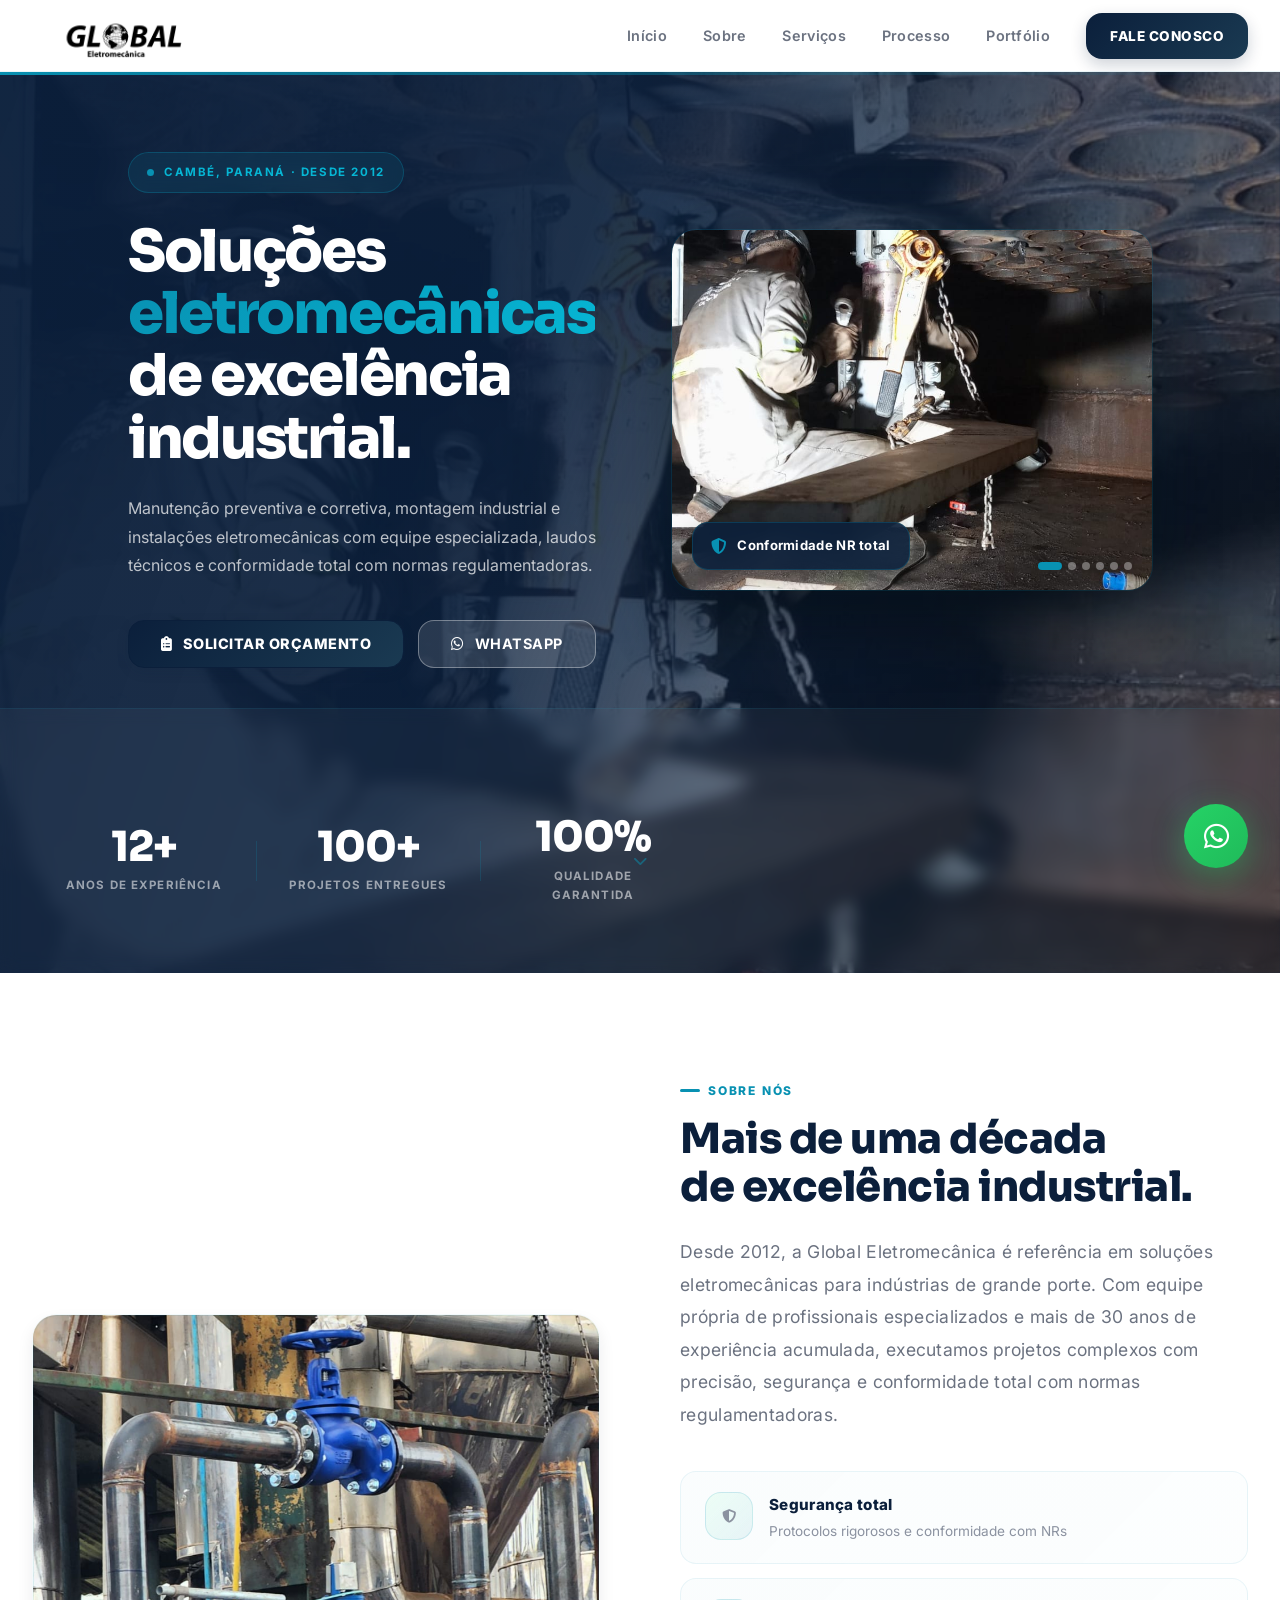
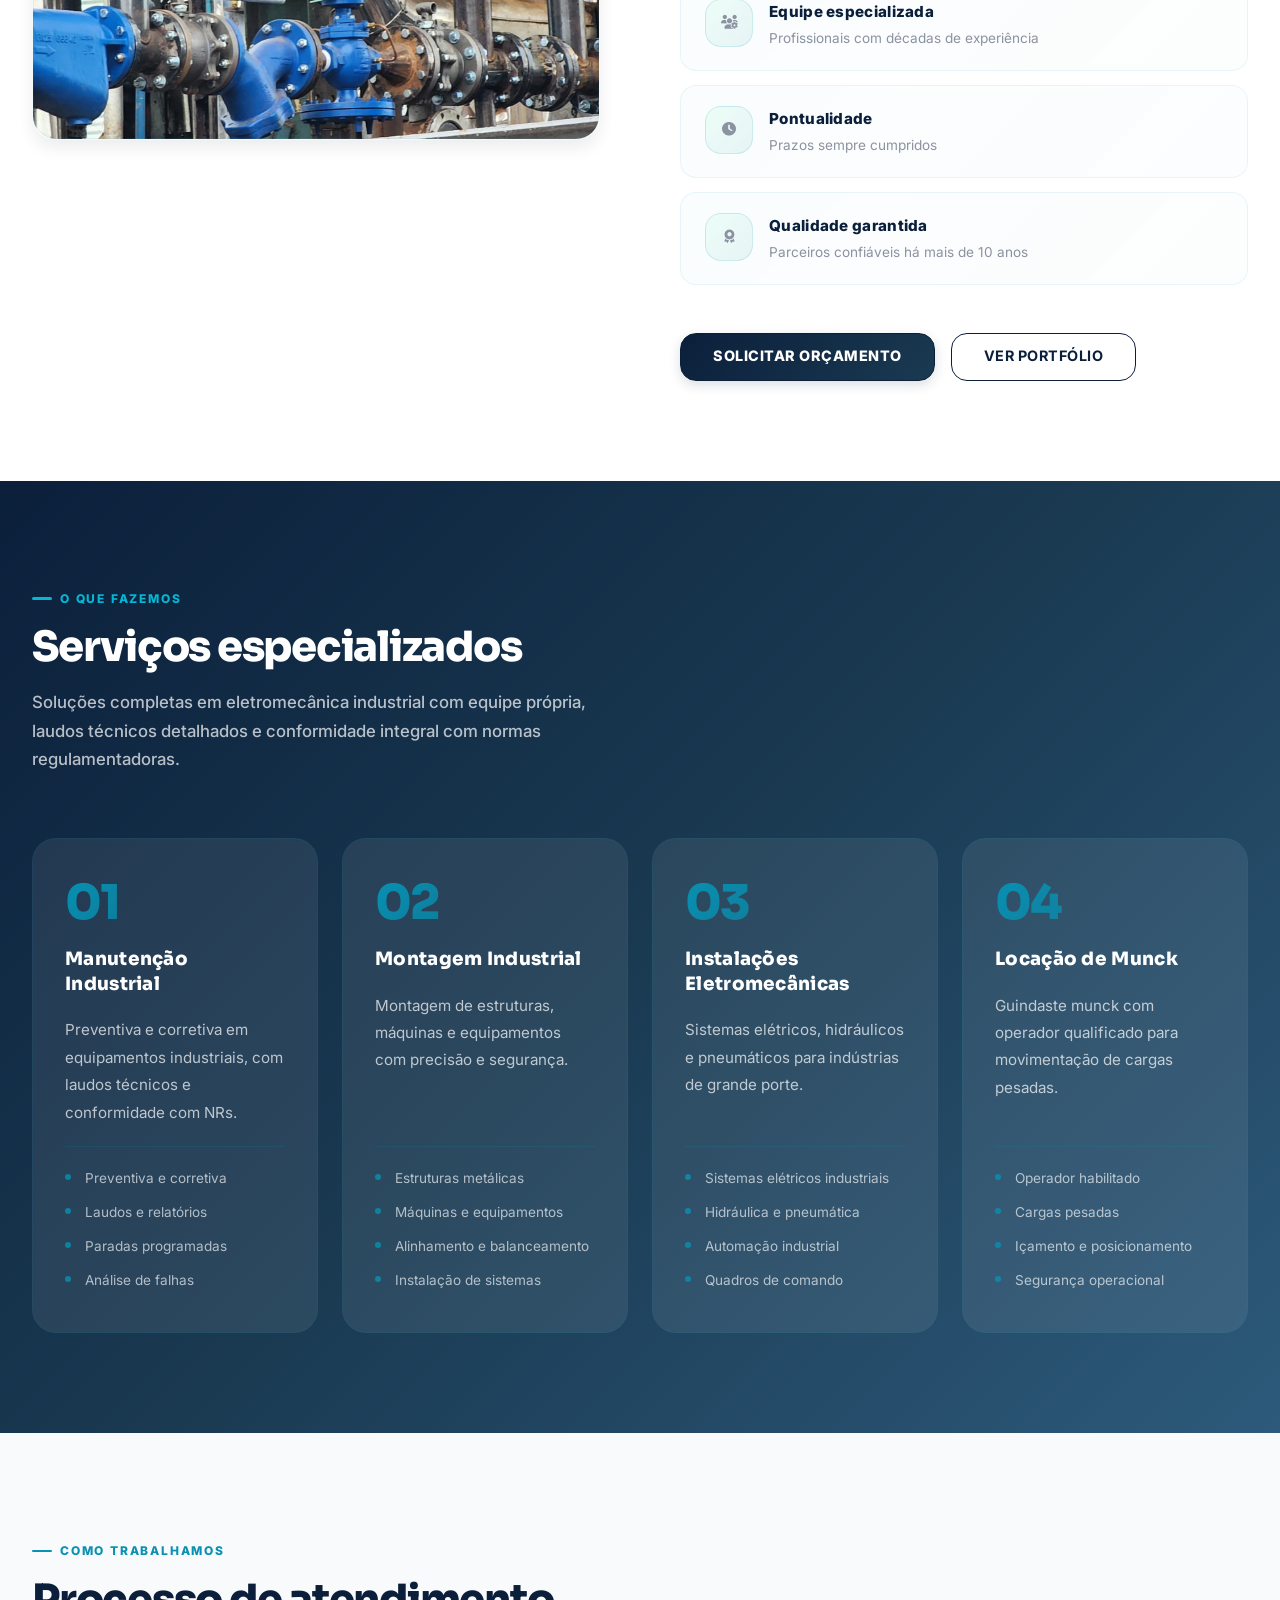
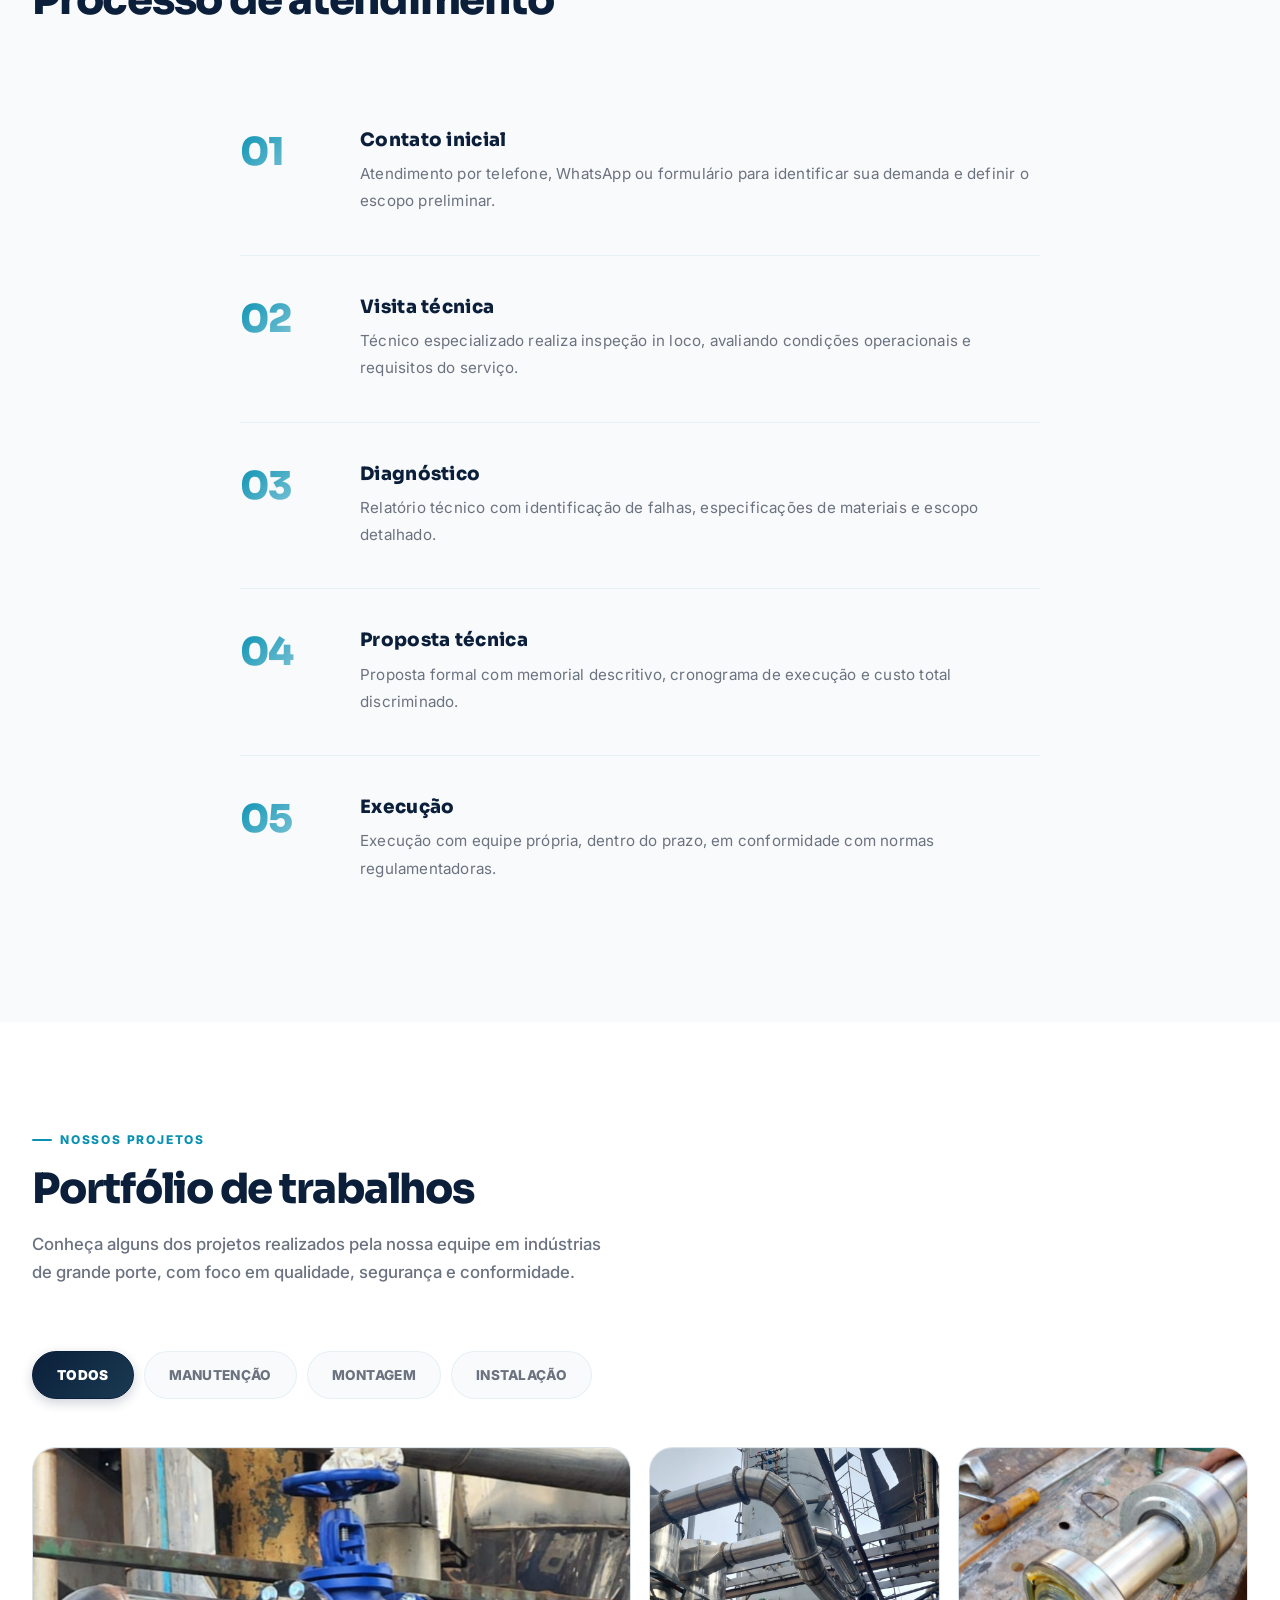
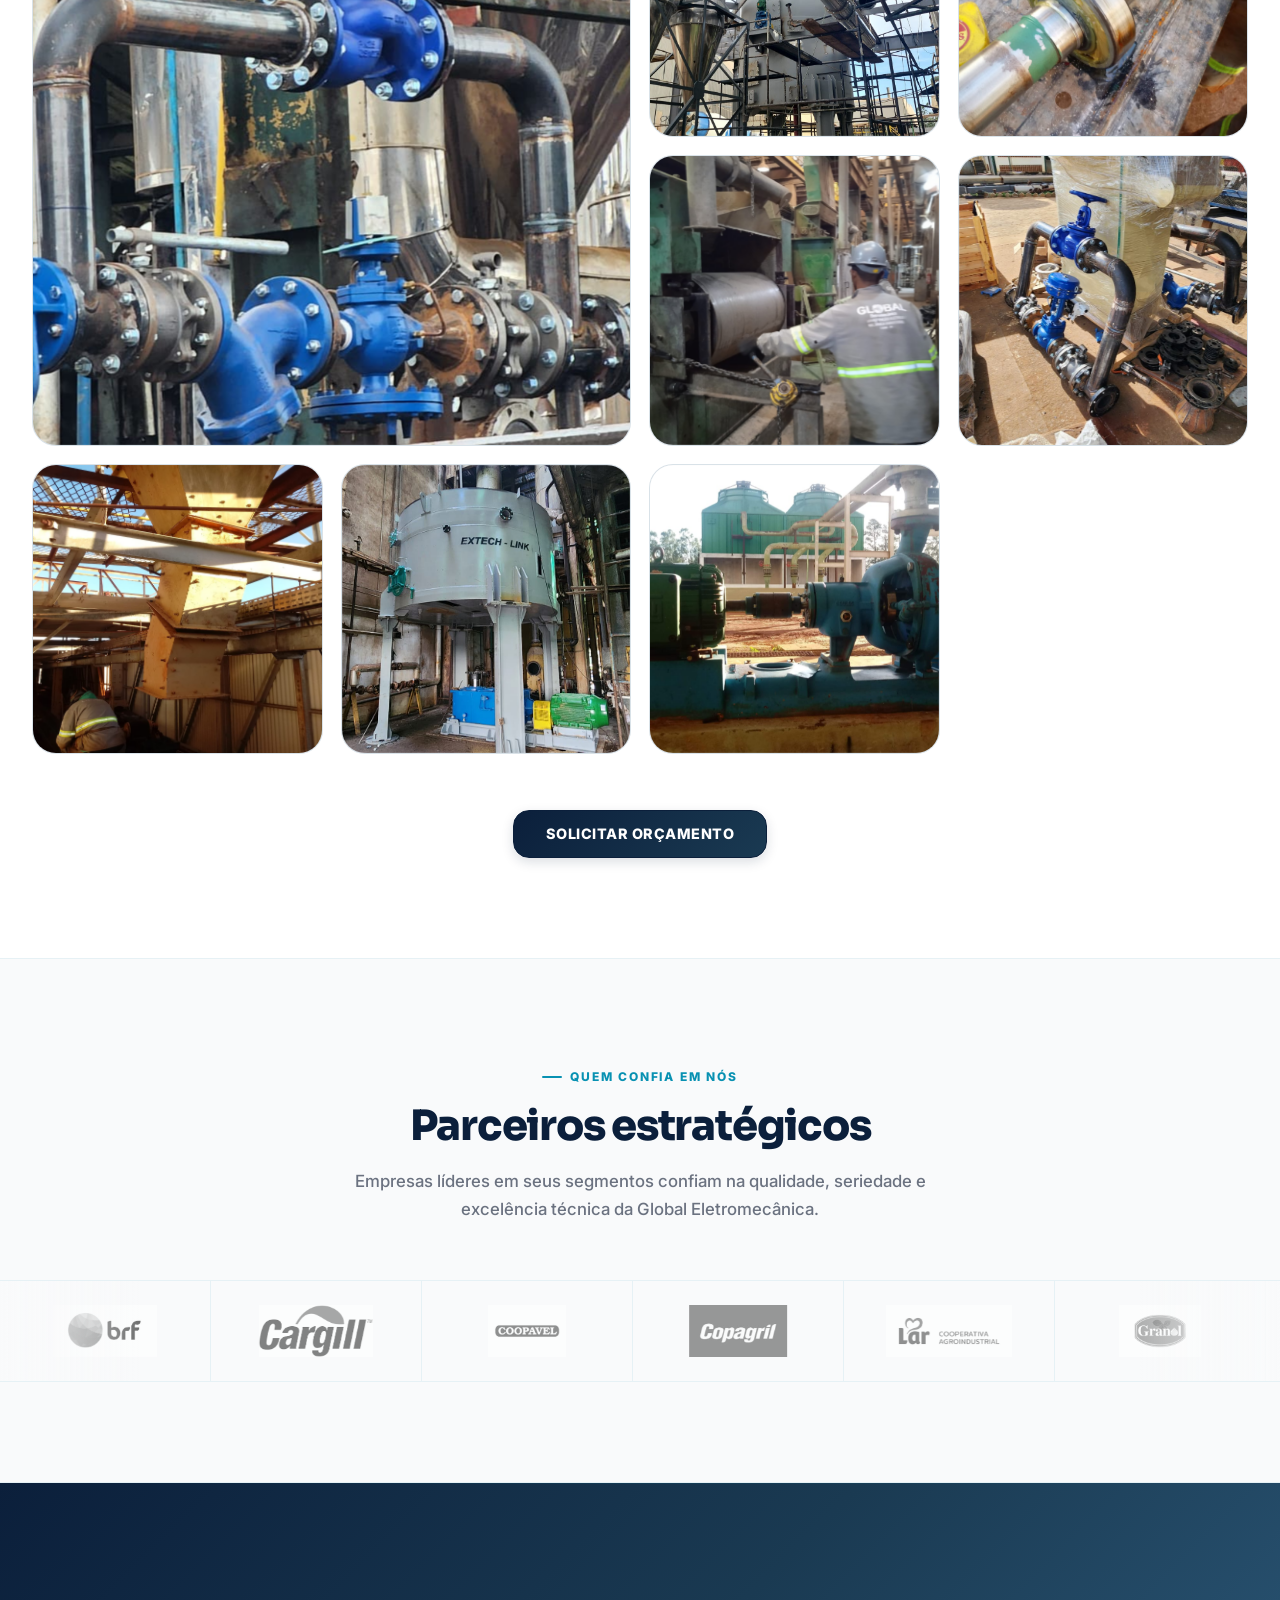
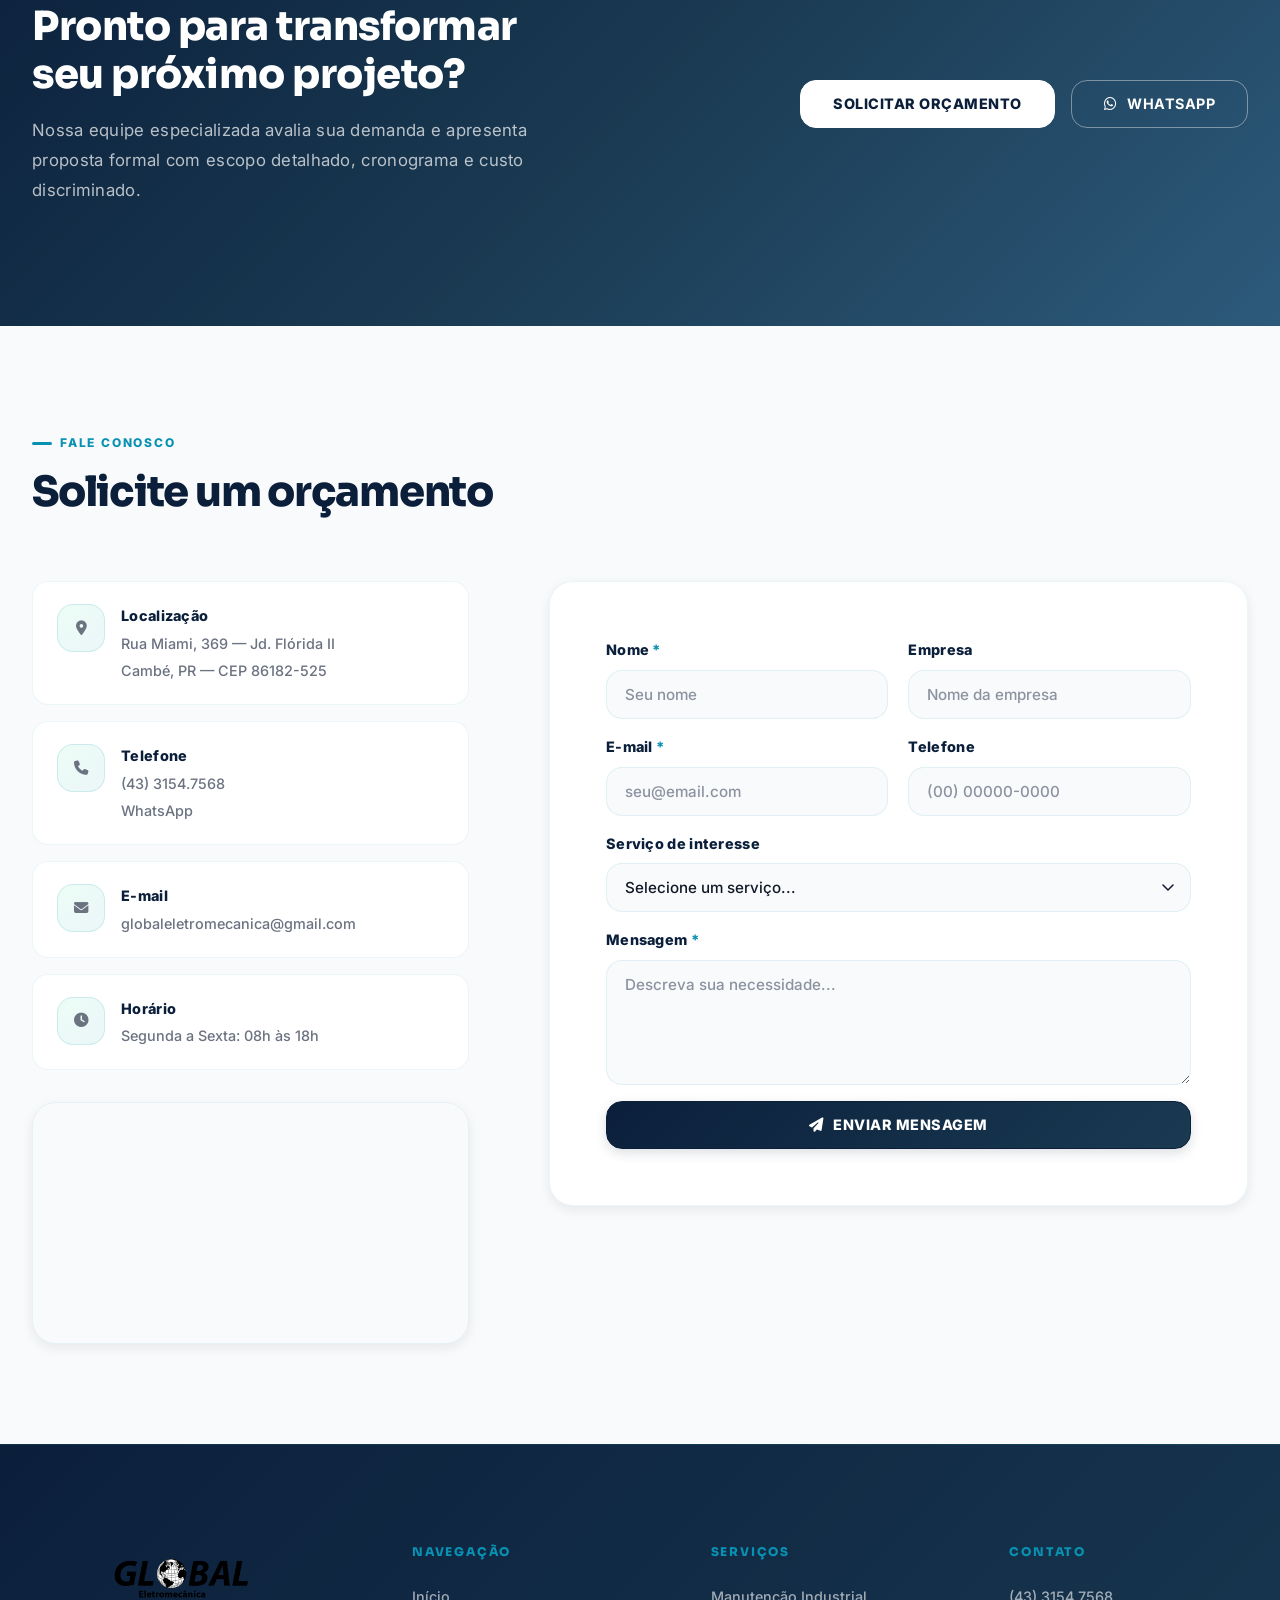
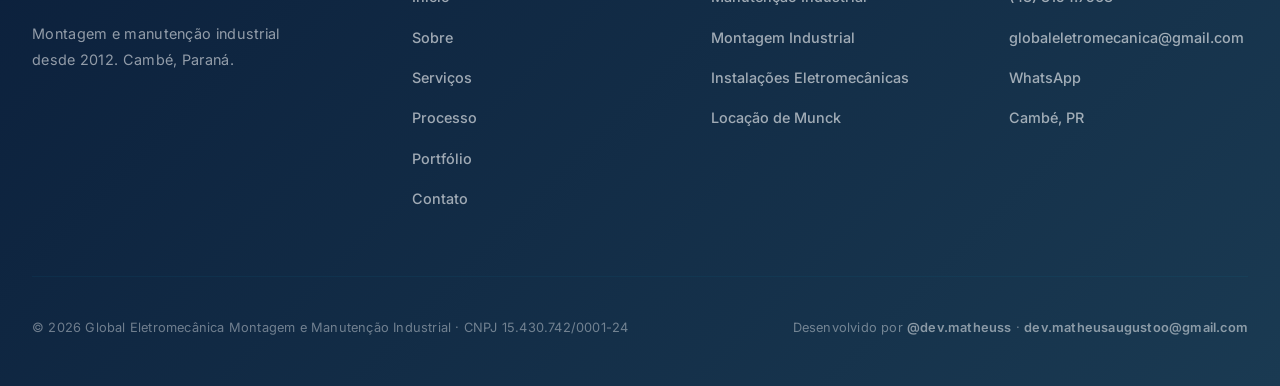
==== commit f482fed8: "refactor: hero animado com slideshow, stats corrigidos, logos parceiros padronizadas, limpeza de arq" ====
--- a/index.html
+++ b/index.html
@@ -58,7 +58,7 @@
   <link rel="stylesheet" href="style.css">
 
   <!-- Preload hero image -->
-  <link rel="preload" as="image" href="FOTOS SERVIÇO/WhatsApp Image 2026-04-18 at 14.58.07 (3).jpeg">
+  <link rel="preload" as="image" href="FOTOS SERVIÇO/WhatsApp Image 2026-04-21 at 12.05.15.jpeg">
 </head>
 <body>
 
@@ -100,51 +100,103 @@
          HERO
     ═══════════════════════════════════════ -->
     <section id="home" class="hero">
-      <div class="hero-bg">
-        <img
-          src="FOTOS SERVIÇO/WhatsApp Image 2026-04-18 at 14.58.07 (3).jpeg"
-          alt=""
-          class="hero-bg-img"
-          aria-hidden="true"
-          loading="eager"
-        >
+
+      <!-- Slideshow de fundo -->
+      <div class="hero-slides" aria-hidden="true">
+        <div class="hero-slide active" style="background-image:url('FOTOS SERVIÇO/WhatsApp Image 2026-04-21 at 12.05.15.jpeg')"></div>
+        <div class="hero-slide" style="background-image:url('FOTOS SERVIÇO/WhatsApp Image 2026-04-18 at 14.57.51.jpeg')"></div>
+        <div class="hero-slide" style="background-image:url('FOTOS SERVIÇO/WhatsApp Image 2026-04-21 at 12.05.11.jpeg')"></div>
+        <div class="hero-slide" style="background-image:url('FOTOS SERVIÇO/WhatsApp Image 2026-04-18 at 14.58.05.jpeg')"></div>
+        <div class="hero-slide" style="background-image:url('FOTOS SERVIÇO/WhatsApp Image 2026-04-21 at 12.05.16.jpeg')"></div>
+        <div class="hero-slide" style="background-image:url('FOTOS SERVIÇO/WhatsApp Image 2026-04-18 at 14.57.59.jpeg')"></div>
         <div class="hero-overlay"></div>
       </div>
 
+      <!-- Linha decorativa teal no topo -->
+      <div class="hero-topline" aria-hidden="true"></div>
+
       <div class="container">
-        <div class="hero-body">
-          <p class="hero-eyebrow">Cambé, Paraná · Desde 2012</p>
-
-          <h1 class="hero-title">
-            Eletromecânica<br>
-            <em>industrial</em> com<br>
-            quem entende.
-          </h1>
-
-          <p class="hero-desc">
-            Manutenção, montagem e instalações para indústrias de grande porte.
-            Equipe própria, laudos técnicos e total conformidade com NRs.
-          </p>
-
-          <div class="hero-actions">
-            <a href="#contato" class="btn btn-light">Solicitar orçamento</a>
-            <a href="https://wa.me/554331547568" target="_blank" rel="noopener noreferrer" class="btn btn-ghost">
-              <i class="fab fa-whatsapp" aria-hidden="true"></i> WhatsApp
-            </a>
-          </div>
-
+        <div class="hero-layout">
+
+          <!-- Coluna esquerda: conteúdo -->
+          <div class="hero-body">
+
+            <div class="hero-tag">
+              <span class="hero-tag-dot"></span>
+              Cambé, Paraná · Desde 2012
+            </div>
+
+            <h1 class="hero-title">
+              Soluções<br>
+              <em>eletromecânicas</em><br>
+              de excelência<br>industrial.
+            </h1>
+
+            <p class="hero-desc">
+              Manutenção preventiva e corretiva, montagem industrial e instalações eletromecânicas com equipe especializada, laudos técnicos e conformidade total com normas regulamentadoras.
+            </p>
+
+            <div class="hero-actions">
+              <a href="#contato" class="btn btn-primary">
+                <i class="fas fa-clipboard-list" aria-hidden="true"></i>
+                Solicitar orçamento
+              </a>
+              <a href="https://wa.me/554331547568" target="_blank" rel="noopener noreferrer" class="btn btn-ghost">
+                <i class="fab fa-whatsapp" aria-hidden="true"></i>
+                WhatsApp
+              </a>
+            </div>
+
+          </div>
+
+          <!-- Coluna direita: imagem em destaque + miniaturas -->
+          <div class="hero-visual" aria-hidden="true">
+            <div class="hero-visual-frame">
+              <div class="hero-visual-slides">
+                <img src="FOTOS SERVIÇO/WhatsApp Image 2026-04-21 at 12.05.15.jpeg" alt="" class="hero-visual-img active" loading="eager">
+                <img src="FOTOS SERVIÇO/WhatsApp Image 2026-04-18 at 14.57.51.jpeg" alt="" class="hero-visual-img" loading="lazy">
+                <img src="FOTOS SERVIÇO/WhatsApp Image 2026-04-21 at 12.05.11.jpeg" alt="" class="hero-visual-img" loading="lazy">
+                <img src="FOTOS SERVIÇO/WhatsApp Image 2026-04-18 at 14.58.05.jpeg" alt="" class="hero-visual-img" loading="lazy">
+                <img src="FOTOS SERVIÇO/WhatsApp Image 2026-04-21 at 12.05.16.jpeg" alt="" class="hero-visual-img" loading="lazy">
+                <img src="FOTOS SERVIÇO/WhatsApp Image 2026-04-18 at 14.57.59.jpeg" alt="" class="hero-visual-img" loading="lazy">
+              </div>
+              <!-- Badge flutuante -->
+              <div class="hero-badge">
+                <i class="fas fa-shield-alt"></i>
+                <span>Conformidade NR total</span>
+              </div>
+              <!-- Dots de navegação -->
+              <div class="hero-dots">
+                <button class="hero-dot active" data-slide="0" aria-label="Slide 1"></button>
+                <button class="hero-dot" data-slide="1" aria-label="Slide 2"></button>
+                <button class="hero-dot" data-slide="2" aria-label="Slide 3"></button>
+                <button class="hero-dot" data-slide="3" aria-label="Slide 4"></button>
+                <button class="hero-dot" data-slide="4" aria-label="Slide 5"></button>
+                <button class="hero-dot" data-slide="5" aria-label="Slide 6"></button>
+              </div>
+            </div>
+          </div>
+
+        </div>
+      </div>
+
+      <!-- Stats na base -->
+      <div class="hero-stats-bar">
+        <div class="container">
           <div class="hero-stats">
             <div class="hero-stat">
-              <strong><span class="counter" data-target="12">0</span>+</strong>
-              <span>anos de experiência</span>
-            </div>
+              <strong>12+</strong>
+              <span>Anos de experiência</span>
+            </div>
+            <div class="hero-stat-divider" aria-hidden="true"></div>
             <div class="hero-stat">
-              <strong><span class="counter" data-target="100">0</span>+</strong>
-              <span>projetos entregues</span>
-            </div>
+              <strong>100+</strong>
+              <span>Projetos entregues</span>
+            </div>
+            <div class="hero-stat-divider" aria-hidden="true"></div>
             <div class="hero-stat">
               <strong>100%</strong>
-              <span>qualidade garantida</span>
+              <span>Qualidade garantida</span>
             </div>
           </div>
         </div>
@@ -173,9 +225,9 @@
 
           <div class="sobre-content">
             <p class="eyebrow">Sobre nós</p>
-            <h2>Mais de uma década<br>no setor industrial.</h2>
+            <h2>Mais de uma década<br>de excelência industrial.</h2>
             <p class="lead">
-              Fundada em 2012, a Global Eletromecânica nasceu da visão de profissionais com mais de 30 anos de experiência. Atuamos em paradas programadas, montagens industriais, instalações elétricas e locação de equipamentos para grandes indústrias em todo o Brasil.
+              Desde 2012, a Global Eletromecânica é referência em soluções eletromecânicas para indústrias de grande porte. Com equipe própria de profissionais especializados e mais de 30 anos de experiência acumulada, executamos projetos complexos com precisão, segurança e conformidade total com normas regulamentadoras.
             </p>
 
             <ul class="pilares">
@@ -227,8 +279,8 @@
 
         <div class="section-head">
           <p class="eyebrow">O que fazemos</p>
-          <h2>Nossos serviços</h2>
-          <p class="section-desc">Soluções completas com equipe própria, laudos técnicos e conformidade com normas regulamentadoras.</p>
+          <h2>Serviços especializados</h2>
+          <p class="section-desc">Soluções completas em eletromecânica industrial com equipe própria, laudos técnicos detalhados e conformidade integral com normas regulamentadoras.</p>
         </div>
 
         <div class="servicos-grid">
@@ -301,7 +353,7 @@
             <div class="processo-num">01</div>
             <div class="processo-body">
               <h3>Contato inicial</h3>
-              <p>Atendimento por telefone, WhatsApp ou formulário. Identificamos sua demanda e definimos o escopo preliminar.</p>
+              <p>Atendimento por telefone, WhatsApp ou formulário para identificar sua demanda e definir o escopo preliminar.</p>
             </div>
           </li>
           <li class="processo-item">
@@ -346,7 +398,7 @@
         <div class="section-head">
           <p class="eyebrow">Nossos projetos</p>
           <h2>Portfólio de trabalhos</h2>
-          <p class="section-desc">Conheça alguns dos projetos realizados pela nossa equipe em indústrias de grande porte.</p>
+          <p class="section-desc">Conheça alguns dos projetos realizados pela nossa equipe em indústrias de grande porte, com foco em qualidade, segurança e conformidade.</p>
         </div>
 
         <div class="portfolio-filters" role="group" aria-label="Filtrar portfólio">
@@ -368,72 +420,57 @@
     <!-- ═══════════════════════════════════════
          PARCEIROS
     ═══════════════════════════════════════ -->
-    <section class="section parceiros">
+    <section class="parceiros">
       <div class="container">
-
         <div class="section-head text-center">
           <p class="eyebrow">Quem confia em nós</p>
-          <h2>Nossos parceiros</h2>
-          <p class="section-desc">Empresas de grande porte que confiam na qualidade e seriedade da Global Eletromecânica.</p>
-        </div>
-
-        <div class="parceiros-grid">
-          <div class="parceiro-item">
-            <img src="Parceiros/BRF-LOGO.png" alt="BRF" loading="lazy">
-          </div>
-          <div class="parceiro-item">
-            <img src="Parceiros/cargil-logo.png" alt="Cargill" loading="lazy">
-          </div>
-          <div class="parceiro-item">
-            <img src="Parceiros/coopavel-logo.png" alt="Coopavel" loading="lazy">
-          </div>
-          <div class="parceiro-item">
-            <img src="Parceiros/copagril-logo.jfif" alt="Copagril" loading="lazy">
-          </div>
-          <div class="parceiro-item">
-            <img src="Parceiros/LOGO-LAR.png" alt="LAR Cooperativa" loading="lazy">
-          </div>
-          <div class="parceiro-item">
-            <img src="Parceiros/logo-granol.png" alt="Granol" loading="lazy">
-          </div>
-          <div class="parceiro-item">
-            <img src="Parceiros/granosul-logo.png" alt="Granosul" loading="lazy">
-          </div>
-          <div class="parceiro-item">
-            <img src="Parceiros/innovare-logo.png" alt="Innovare" loading="lazy">
-          </div>
-          <div class="parceiro-item">
-            <img src="Parceiros/dual-logo.png" alt="Dual" loading="lazy">
-          </div>
-          <div class="parceiro-item">
-            <img src="Parceiros/logo-unigel.png" alt="Unigel" loading="lazy">
-          </div>
-          <div class="parceiro-item">
-            <img src="Parceiros/selecta-logo.png" alt="Selecta" loading="lazy">
-          </div>
-          <div class="parceiro-item">
-            <img src="Parceiros/superbac-logo.png" alt="Superbac" loading="lazy">
-          </div>
-          <div class="parceiro-item">
-            <img src="Parceiros/viposa-logo.png" alt="Viposa" loading="lazy">
-          </div>
-          <div class="parceiro-item">
-            <img src="Parceiros/fazendao-agronegocio.png" alt="Fazendão Agronegócio" loading="lazy">
-          </div>
-          <div class="parceiro-item">
-            <img src="Parceiros/safras-logo.jfif" alt="Safras" loading="lazy">
-          </div>
-          <div class="parceiro-item">
-            <img src="Parceiros/gelprime logo.jfif" alt="Gelprime" loading="lazy">
-          </div>
-          <div class="parceiro-item">
-            <img src="Parceiros/cop.agri-logo.jfif" alt="Cop Agri" loading="lazy">
-          </div>
-          <div class="parceiro-item">
-            <img src="Parceiros/Logo - Portal.PNG" alt="Portal" loading="lazy">
-          </div>
-        </div>
-
+          <h2>Parceiros estratégicos</h2>
+          <p class="section-desc">Empresas líderes em seus segmentos confiam na qualidade, seriedade e excelência técnica da Global Eletromecânica.</p>
+        </div>
+      </div>
+
+      <!-- Carrossel infinito — sem container para ir de borda a borda -->
+      <div class="parceiros-track-wrap" aria-label="Logos dos parceiros" role="region">
+        <div class="parceiros-track" id="parceiros-track">
+          <!-- Faixa 1 (original) -->
+          <div class="parceiro-logo"><img src="Parceiros/BRF-LOGO.png"            alt="BRF"                loading="lazy"></div>
+          <div class="parceiro-logo"><img src="Parceiros/cargil-logo.png"          alt="Cargill"            loading="lazy"></div>
+          <div class="parceiro-logo"><img src="Parceiros/coopavel-logo.png"        alt="Coopavel"           loading="lazy"></div>
+          <div class="parceiro-logo"><img src="Parceiros/copagril-logo.jfif"       alt="Copagril"           loading="lazy"></div>
+          <div class="parceiro-logo"><img src="Parceiros/LOGO-LAR.png"             alt="LAR Cooperativa"    loading="lazy"></div>
+          <div class="parceiro-logo"><img src="Parceiros/logo-granol.png"          alt="Granol"             loading="lazy"></div>
+          <div class="parceiro-logo"><img src="Parceiros/granosul-logo.png"        alt="Granosul"           loading="lazy"></div>
+          <div class="parceiro-logo"><img src="Parceiros/innovare-logo.png"        alt="Innovare"           loading="lazy"></div>
+          <div class="parceiro-logo"><img src="Parceiros/dual-logo.png"            alt="Dual"               loading="lazy"></div>
+          <div class="parceiro-logo"><img src="Parceiros/logo-unigel.png"          alt="Unigel"             loading="lazy"></div>
+          <div class="parceiro-logo"><img src="Parceiros/selecta-logo.png"         alt="Selecta"            loading="lazy"></div>
+          <div class="parceiro-logo"><img src="Parceiros/superbac-logo.png"        alt="Superbac"           loading="lazy"></div>
+          <div class="parceiro-logo"><img src="Parceiros/viposa-logo.png"          alt="Viposa"             loading="lazy"></div>
+          <div class="parceiro-logo"><img src="Parceiros/fazendao-agronegocio.png" alt="Fazendão"           loading="lazy"></div>
+          <div class="parceiro-logo"><img src="Parceiros/safras-logo.jfif"         alt="Safras"             loading="lazy"></div>
+          <div class="parceiro-logo"><img src="Parceiros/gelprime logo.jfif"       alt="Gelprime"           loading="lazy"></div>
+          <div class="parceiro-logo"><img src="Parceiros/cop.agri-logo.jfif"       alt="Cop Agri"           loading="lazy"></div>
+          <div class="parceiro-logo"><img src="Parceiros/Logo - Portal.PNG"        alt="Portal"             loading="lazy"></div>
+          <!-- Faixa 2 (clone para loop perfeito) -->
+          <div class="parceiro-logo" aria-hidden="true"><img src="Parceiros/BRF-LOGO.png"            alt="" loading="lazy"></div>
+          <div class="parceiro-logo" aria-hidden="true"><img src="Parceiros/cargil-logo.png"          alt="" loading="lazy"></div>
+          <div class="parceiro-logo" aria-hidden="true"><img src="Parceiros/coopavel-logo.png"        alt="" loading="lazy"></div>
+          <div class="parceiro-logo" aria-hidden="true"><img src="Parceiros/copagril-logo.jfif"       alt="" loading="lazy"></div>
+          <div class="parceiro-logo" aria-hidden="true"><img src="Parceiros/LOGO-LAR.png"             alt="" loading="lazy"></div>
+          <div class="parceiro-logo" aria-hidden="true"><img src="Parceiros/logo-granol.png"          alt="" loading="lazy"></div>
+          <div class="parceiro-logo" aria-hidden="true"><img src="Parceiros/granosul-logo.png"        alt="" loading="lazy"></div>
+          <div class="parceiro-logo" aria-hidden="true"><img src="Parceiros/innovare-logo.png"        alt="" loading="lazy"></div>
+          <div class="parceiro-logo" aria-hidden="true"><img src="Parceiros/dual-logo.png"            alt="" loading="lazy"></div>
+          <div class="parceiro-logo" aria-hidden="true"><img src="Parceiros/logo-unigel.png"          alt="" loading="lazy"></div>
+          <div class="parceiro-logo" aria-hidden="true"><img src="Parceiros/selecta-logo.png"         alt="" loading="lazy"></div>
+          <div class="parceiro-logo" aria-hidden="true"><img src="Parceiros/superbac-logo.png"        alt="" loading="lazy"></div>
+          <div class="parceiro-logo" aria-hidden="true"><img src="Parceiros/viposa-logo.png"          alt="" loading="lazy"></div>
+          <div class="parceiro-logo" aria-hidden="true"><img src="Parceiros/fazendao-agronegocio.png" alt="" loading="lazy"></div>
+          <div class="parceiro-logo" aria-hidden="true"><img src="Parceiros/safras-logo.jfif"         alt="" loading="lazy"></div>
+          <div class="parceiro-logo" aria-hidden="true"><img src="Parceiros/gelprime logo.jfif"       alt="" loading="lazy"></div>
+          <div class="parceiro-logo" aria-hidden="true"><img src="Parceiros/cop.agri-logo.jfif"       alt="" loading="lazy"></div>
+          <div class="parceiro-logo" aria-hidden="true"><img src="Parceiros/Logo - Portal.PNG"        alt="" loading="lazy"></div>
+        </div>
       </div>
     </section>
 
@@ -444,8 +481,8 @@
       <div class="container">
         <div class="cta-inner">
           <div class="cta-text">
-            <h2>Pronto para começar<br>seu próximo projeto?</h2>
-            <p>Nossa equipe avalia sua demanda e apresenta proposta formal com escopo, cronograma e custo.</p>
+            <h2>Pronto para transformar<br>seu próximo projeto?</h2>
+            <p>Nossa equipe especializada avalia sua demanda e apresenta proposta formal com escopo detalhado, cronograma e custo discriminado.</p>
           </div>
           <div class="cta-actions">
             <a href="#contato" class="btn btn-light">Solicitar orçamento</a>
@@ -504,9 +541,9 @@
 
             <div class="contato-mapa">
               <iframe
-                src="https://www.google.com/maps/embed?pb=!1m18!1m12!1m3!1d3659.7!2d-51.2785!3d-23.2755!2m3!1f0!2f0!3f0!3m2!1i1024!2i768!4f13.1!3m3!1m2!1s0x94eb4b0000000001%3A0x0!2sRua%20Miami%2C%20369%20-%20Jardim%20Fl%C3%B3rida%20II%2C%20Camb%C3%A9%20-%20PR%2C%2086182-525!5e0!3m2!1spt-BR!2sbr!4v1714000000000!5m2!1spt-BR!2sbr"
+                src="https://www.google.com/maps/embed?pb=!1m18!1m12!1m3!1d3665.193870664542!2d-51.278722723892!3d-23.27240425104144!2m3!1f0!2f0!3f0!3m2!1i1024!2i768!4f13.1!3m3!1m2!1s0x94eb59e4f67a6359%3A0x55e5280f0e63e931!2sR.%20Miami%2C%20369%20-%20Jd%20Florida%20II%2C%20Camb%C3%A9%20-%20PR%2C%2086182-525!5e0!3m2!1spt-BR!2sbr!4v1776823250619!5m2!1spt-BR!2sbr"
                 width="100%"
-                height="220"
+                height="240"
                 style="border:0;"
                 allowfullscreen=""
                 loading="lazy"
--- a/style.css
+++ b/style.css
@@ -1,43 +1,73 @@
 ﻿/* ============================================================
    GLOBAL ELETROMECÂNICA — style.css
-   Design limpo, humano e profissional
-   Fontes: Sora (títulos) + Inter (corpo)
-   ============================================================ */
-
-/* ============================================================
-   TOKENS
+   Design premium humanizado · Sora + Inter
+   ============================================================ */
+
+/* ============================================================
+   1. TOKENS — PROFESSIONAL INDUSTRIAL PALETTE
    ============================================================ */
 :root {
-  --navy:      #0f1f3d;
-  --navy-mid:  #1a2f52;
-  --orange:    #e8500a;
-  --orange-h:  #c94208;
-  --white:     #ffffff;
-  --off:       #f5f5f3;
-  --gray-100:  #f0f0ee;
-  --gray-200:  #e2e2de;
-  --gray-400:  #a0a09a;
-  --gray-600:  #5a5a54;
-  --gray-800:  #2a2a26;
-  --text:      #1e1e1a;
-
-  --radius-sm: 6px;
-  --radius:    10px;
+  /* Primary Colors — Deep Industrial Blue */
+  --primary:     #0B1F3B;
+  --primary-mid: #1A3A52;
+  --primary-light: #2D5A7B;
+  
+  /* Accent — Modern Industrial Teal/Cyan */
+  --accent:      #0891B2;
+  --accent-dark: #0E7490;
+  --accent-light: #06B6D4;
+  --accent-soft: #ECFDF5;
+  --accent-glow: rgba(8,145,178,.12);
+
+  /* Secondary — Professional Steel Gray */
+  --secondary:   #1F2937;
+  --secondary-light: #374151;
+  --secondary-dark: #111827;
+
+  /* Neutrals — Clean & Professional */
+  --white:    #FFFFFF;
+  --off:      #F9FAFB;
+  --off-2:    #F3F4F6;
+  --gray-100: #E5E7EB;
+  --gray-200: #D1D5DB;
+  --gray-300: #B4B9C4;
+  --gray-400: #8B92A0;
+  --gray-500: #6B7280;
+  --gray-600: #4B5563;
+  --gray-800: #1F2937;
+  --text:     #111827;
+
+  /* Status Colors */
+  --success:  #10B981;
+  --warning:  #F59E0B;
+  --error:    #EF4444;
+
+  /* Spacing & Sizing */
+  --radius-xs: 4px;
+  --radius-sm: 8px;
+  --radius:    12px;
   --radius-lg: 16px;
-
-  --shadow-sm: 0 1px 4px rgba(0,0,0,.07);
-  --shadow:    0 4px 16px rgba(0,0,0,.09);
-  --shadow-lg: 0 12px 40px rgba(0,0,0,.13);
-
-  --ease: cubic-bezier(.4,0,.2,1);
-  --dur:  .22s;
-
-  --hh: 68px;
-  --max: 1160px;
-}
-
-/* ============================================================
-   RESET
+  --radius-xl: 24px;
+
+  /* Shadows — Professional Depth */
+  --shadow-xs: 0 1px 2px rgba(17,24,39,.03);
+  --shadow-sm: 0 2px 4px rgba(17,24,39,.05);
+  --shadow:    0 4px 12px rgba(17,24,39,.08);
+  --shadow-lg: 0 12px 24px rgba(17,24,39,.1);
+  --shadow-xl: 0 20px 40px rgba(17,24,39,.12);
+
+  /* Animation */
+  --ease:   cubic-bezier(.4,0,.2,1);
+  --dur:    .2s;
+  --dur-md: .3s;
+
+  /* Layout */
+  --hh:  72px;
+  --max: 1320px;
+}
+
+/* ============================================================
+   2. RESET
    ============================================================ */
 *, *::before, *::after { box-sizing: border-box; margin: 0; padding: 0; }
 
@@ -45,6 +75,7 @@
   scroll-behavior: smooth;
   -webkit-font-smoothing: antialiased;
   -moz-osx-font-smoothing: grayscale;
+  text-rendering: optimizeLegibility;
 }
 
 body {
@@ -56,62 +87,92 @@
   overflow-x: hidden;
 }
 
-img { display: block; max-width: 100%; height: auto; }
-a   { color: inherit; text-decoration: none; }
-ul  { list-style: none; }
+img    { display: block; max-width: 100%; height: auto; }
+a      { color: inherit; text-decoration: none; }
+ul     { list-style: none; }
 button { font-family: inherit; cursor: pointer; border: none; background: none; }
 
 h1, h2, h3, h4 {
   font-family: 'Sora', system-ui, sans-serif;
   line-height: 1.15;
-  color: var(--navy);
-}
-
-/* ============================================================
-   UTILITÁRIOS
+  color: var(--primary);
+  letter-spacing: -.02em;
+  font-weight: 700;
+}
+
+h1 { font-size: clamp(2.2rem, 5vw, 3.5rem); font-weight: 900; letter-spacing: -.05em; color: var(--primary); }
+h2 { font-size: clamp(1.75rem, 4vw, 2.5rem); font-weight: 900; letter-spacing: -.04em; color: var(--primary); }
+h3 { font-size: clamp(1.25rem, 2.5vw, 1.5rem); font-weight: 800; letter-spacing: -.025em; color: var(--primary); }
+h4 { font-size: 1.1rem; font-weight: 800; letter-spacing: -.01em; color: var(--primary); }
+
+/* Ancoragem correta com header sticky */
+section[id] { scroll-margin-top: var(--hh); }
+
+/* ============================================================
+   3. UTILITÁRIOS
    ============================================================ */
 .container {
   max-width: var(--max);
   margin: 0 auto;
-  padding: 0 24px;
-}
-
-.section {
-  padding: 96px 0;
-}
+  padding: 0 32px;
+}
+
+.section { padding: 100px 0; }
+
+@media (max-width: 1024px) { .section { padding: 80px 0; } }
+@media (max-width: 768px) { .section { padding: 60px 0; } }
+@media (max-width: 480px) { .section { padding: 48px 0; } }
 
 .eyebrow {
-  display: inline-block;
+  display: inline-flex;
+  align-items: center;
+  gap: 8px;
   font-size: .75rem;
-  font-weight: 600;
-  letter-spacing: .1em;
+  font-weight: 800;
+  letter-spacing: .15em;
   text-transform: uppercase;
-  color: var(--orange);
-  margin-bottom: 12px;
-}
-
-.section-head {
-  margin-bottom: 56px;
-}
+  color: var(--accent);
+  margin-bottom: 16px;
+}
+
+.eyebrow::before {
+  content: '';
+  display: block;
+  width: 20px;
+  height: 2.5px;
+  background: var(--accent);
+  border-radius: 2px;
+  flex-shrink: 0;
+}
+
+.section-head { margin-bottom: 64px; }
 
 .section-head h2 {
-  font-size: clamp(1.75rem, 3.5vw, 2.5rem);
-  font-weight: 700;
-  color: var(--navy);
-  margin-bottom: 12px;
+  font-size: clamp(1.85rem, 3.5vw, 2.6rem);
+  font-weight: 800;
+  color: var(--primary);
+  margin-bottom: 16px;
+  line-height: 1.15;
+  letter-spacing: -.03em;
 }
 
 .section-desc {
   font-size: 1.05rem;
-  color: var(--gray-600);
-  max-width: 560px;
-}
+  color: var(--gray-500);
+  max-width: 580px;
+  line-height: 1.7;
+  font-weight: 500;
+}
+
+.text-center { text-align: center; }
+.text-center .eyebrow { justify-content: center; }
+.text-center .section-desc { margin-left: auto; margin-right: auto; }
 
 .skip-link {
   position: absolute;
   top: -100%;
   left: 16px;
-  background: var(--orange);
+  background: var(--accent);
   color: var(--white);
   padding: 8px 16px;
   border-radius: var(--radius-sm);
@@ -123,99 +184,114 @@
 .skip-link:focus { top: 8px; }
 
 /* ============================================================
-   BOTÕES
+   4. BOTÕES — PROFESSIONAL INDUSTRIAL
    ============================================================ */
 .btn {
   display: inline-flex;
   align-items: center;
-  gap: 8px;
+  justify-content: center;
+  gap: 10px;
   font-family: 'Inter', sans-serif;
   font-size: .9rem;
-  font-weight: 600;
-  padding: 13px 28px;
-  border-radius: var(--radius-sm);
-  border: 2px solid transparent;
-  transition: background var(--dur) var(--ease),
-              color var(--dur) var(--ease),
-              border-color var(--dur) var(--ease),
-              transform var(--dur) var(--ease),
-              box-shadow var(--dur) var(--ease);
+  font-weight: 700;
+  padding: 14px 32px;
+  min-height: 48px;
+  border-radius: var(--radius-lg);
+  border: 1.5px solid transparent;
+  transition: all var(--dur-md) var(--ease);
   white-space: nowrap;
   cursor: pointer;
-}
-
-.btn:hover { transform: translateY(-2px); }
+  letter-spacing: .5px;
+  line-height: 1;
+  text-transform: uppercase;
+}
+
+.btn:active { transform: scale(.96); }
 
 .btn-primary {
-  background: var(--orange);
+  background: linear-gradient(135deg, #0B1F3B 0%, #1A3A52 100%);
   color: var(--white);
-  border-color: var(--orange);
+  border-color: #0B1F3B;
+  box-shadow: 0 4px 12px rgba(11,31,59,.15);
+  font-weight: 800;
+  transition: all var(--dur-md) var(--ease);
 }
 .btn-primary:hover {
-  background: var(--orange-h);
-  border-color: var(--orange-h);
-  box-shadow: 0 6px 20px rgba(232,80,10,.3);
+  background: linear-gradient(135deg, #1A3A52 0%, #2D5A7B 100%);
+  border-color: #1A3A52;
+  box-shadow: 0 8px 20px rgba(11,31,59,.2);
 }
 
 .btn-outline {
   background: transparent;
-  color: var(--navy);
-  border-color: var(--navy);
+  color: var(--primary);
+  border-color: var(--primary);
+  transition: all var(--dur-md) var(--ease);
 }
 .btn-outline:hover {
-  background: var(--navy);
+  background: var(--primary);
   color: var(--white);
+  border-color: var(--primary);
+  box-shadow: 0 6px 16px rgba(17,24,39,.12);
 }
 
 .btn-light {
   background: var(--white);
-  color: var(--navy);
+  color: var(--primary);
   border-color: var(--white);
+  font-weight: 800;
+  transition: all var(--dur-md) var(--ease);
 }
 .btn-light:hover {
   background: var(--off);
-  border-color: var(--off);
-  box-shadow: var(--shadow);
+  box-shadow: 0 4px 12px rgba(17,24,39,.08);
 }
 
 .btn-ghost {
-  background: transparent;
+  background: rgba(255,255,255,.12);
   color: var(--white);
-  border-color: rgba(255,255,255,.45);
+  border-color: rgba(255,255,255,.35);
+  transition: all var(--dur-md) var(--ease);
 }
 .btn-ghost:hover {
-  background: rgba(255,255,255,.12);
-  border-color: rgba(255,255,255,.7);
+  background: rgba(255,255,255,.16);
+  border-color: rgba(255,255,255,.5);
+  box-shadow: 0 6px 16px rgba(0,0,0,.15);
 }
 
 .btn-ghost-light {
   background: transparent;
   color: var(--white);
   border-color: rgba(255,255,255,.4);
+  transition: all var(--dur-md) var(--ease);
 }
 .btn-ghost-light:hover {
-  background: rgba(255,255,255,.1);
-  border-color: rgba(255,255,255,.65);
+  background: rgba(255,255,255,.08);
+  border-color: rgba(255,255,255,.6);
+  box-shadow: 0 6px 16px rgba(0,0,0,.15);
 }
 
 .btn-full { width: 100%; justify-content: center; }
 
 /* ============================================================
-   HEADER
+   5. HEADER — PROFESSIONAL STICKY
    ============================================================ */
 .header {
   position: sticky;
   top: 0;
   z-index: 900;
   height: var(--hh);
-  background: rgba(255,255,255,.96);
-  backdrop-filter: blur(12px);
-  border-bottom: 1px solid var(--gray-200);
-  transition: box-shadow var(--dur) var(--ease);
-}
-
-.header.scrolled {
-  box-shadow: var(--shadow);
+  background: rgba(255,255,255,.98);
+  backdrop-filter: blur(16px) saturate(200%);
+  -webkit-backdrop-filter: blur(16px) saturate(200%);
+  border-bottom: 1px solid rgba(8,145,178,.08);
+  transition: box-shadow var(--dur-md) var(--ease), background var(--dur-md) var(--ease);
+  overflow: visible;
+}
+
+.header.scrolled { 
+  box-shadow: 0 4px 20px rgba(17,24,39,.12);
+  background: rgba(255,255,255,.99);
 }
 
 .header-inner {
@@ -223,13 +299,15 @@
   align-items: center;
   justify-content: space-between;
   height: var(--hh);
-  gap: 24px;
+  gap: 32px;
+  position: relative;
 }
 
 .logo { display: flex; align-items: center; flex-shrink: 0; }
-.logo-img { height: 44px; width: auto; object-fit: contain; }
-
-/* Nav */
+.logo-img { height: 48px; width: auto; object-fit: contain; }
+
+.nav { display: flex; align-items: center; }
+
 .nav-list {
   display: flex;
   align-items: center;
@@ -237,280 +315,547 @@
 }
 
 .nav-link {
-  font-size: .875rem;
-  font-weight: 500;
-  color: var(--gray-600);
-  padding: 6px 12px;
-  border-radius: var(--radius-sm);
+  font-size: .9rem;
+  font-weight: 600;
+  color: var(--gray-500);
+  padding: 10px 16px;
+  border-radius: var(--radius-lg);
   transition: color var(--dur) var(--ease), background var(--dur) var(--ease);
-}
-.nav-link:hover { color: var(--navy); background: var(--gray-100); }
-.nav-link.active { color: var(--navy); font-weight: 600; }
+  display: block;
+  letter-spacing: .3px;
+}
+.nav-link:hover { color: var(--primary); background: rgba(8,145,178,.08); }
+.nav-link.active { color: var(--accent); font-weight: 800; background: rgba(8,145,178,.12); }
 
 .nav-cta {
-  background: var(--orange);
+  background: linear-gradient(135deg, #0B1F3B 0%, #1A3A52 100%);
   color: var(--white) !important;
-  padding: 8px 18px;
-  border-radius: var(--radius-sm);
-  font-weight: 600;
-  margin-left: 8px;
-  transition: background var(--dur) var(--ease), box-shadow var(--dur) var(--ease);
+  padding: 12px 24px;
+  border-radius: var(--radius-lg);
+  font-weight: 800;
+  margin-left: 16px;
+  transition: all var(--dur-md) var(--ease);
+  box-shadow: 0 6px 16px rgba(11,31,59,.2);
+  text-transform: uppercase;
+  font-size: .85rem;
+  letter-spacing: .5px;
 }
 .nav-cta:hover {
-  background: var(--orange-h) !important;
-  box-shadow: 0 4px 14px rgba(232,80,10,.3);
-}
-
-/* Hamburger */
+  background: linear-gradient(135deg, #1A3A52 0%, #2D5A7B 100%);
+  box-shadow: 0 12px 28px rgba(11,31,59,.3);
+  transform: translateY(-2px);
+}
+
 .hamburger {
   display: none;
   flex-direction: column;
   justify-content: center;
+  align-items: center;
   gap: 5px;
-  width: 40px;
-  height: 40px;
+  width: 44px;
+  height: 44px;
   padding: 8px;
-  border-radius: var(--radius-sm);
+  border-radius: var(--radius-lg);
   flex-shrink: 0;
+  background: none;
+  border: none;
+  cursor: pointer;
 }
 .hamburger span {
   display: block;
-  width: 22px;
-  height: 2px;
-  background: var(--navy);
+  width: 24px;
+  height: 2.5px;
+  background: var(--primary);
   border-radius: 2px;
-  transition: transform var(--dur) var(--ease), opacity var(--dur) var(--ease);
-}
-.hamburger.open span:nth-child(1) { transform: translateY(7px) rotate(45deg); }
+  transition: transform var(--dur-md) var(--ease), opacity var(--dur-md) var(--ease);
+  pointer-events: none;
+}
+.hamburger.open span:nth-child(1) { transform: translateY(8px) rotate(45deg); }
 .hamburger.open span:nth-child(2) { opacity: 0; }
-.hamburger.open span:nth-child(3) { transform: translateY(-7px) rotate(-45deg); }
-
-/* ============================================================
-   HERO
+.hamburger.open span:nth-child(3) { transform: translateY(-8px) rotate(-45deg); }
+
+/* ============================================================
+   6. HERO — PREMIUM SPLIT LAYOUT + SLIDESHOW
    ============================================================ */
 .hero {
   position: relative;
   min-height: calc(100svh - var(--hh));
   display: flex;
-  align-items: center;
+  flex-direction: column;
   overflow: hidden;
-}
-
-.hero-bg {
+  background: var(--primary);
+}
+
+/* ── Slideshow de fundo ── */
+.hero-slides {
   position: absolute;
   inset: 0;
   z-index: 0;
 }
 
-.hero-bg-img {
+.hero-slide {
+  position: absolute;
+  inset: 0;
+  background-size: cover;
+  background-position: center 35%;
+  opacity: 0;
+  transition: opacity 1.2s ease;
+  transform: scale(1.04);
+  animation: none;
+}
+
+.hero-slide.active {
+  opacity: 1;
+  animation: hero-ken-burns 8s ease-out forwards;
+}
+
+@keyframes hero-ken-burns {
+  from { transform: scale(1.04); }
+  to   { transform: scale(1); }
+}
+
+.hero-overlay {
+  position: absolute;
+  inset: 0;
+  background:
+    linear-gradient(
+      110deg,
+      rgba(11,31,59,.97) 0%,
+      rgba(11,31,59,.92) 40%,
+      rgba(11,31,59,.65) 65%,
+      rgba(11,31,59,.3) 100%
+    );
+}
+
+/* Linha teal no topo */
+.hero-topline {
+  position: absolute;
+  top: 0; left: 0; right: 0;
+  height: 3px;
+  background: linear-gradient(90deg, var(--accent) 0%, rgba(8,145,178,.2) 70%, transparent 100%);
+  z-index: 3;
+}
+
+/* ── Layout split ── */
+.hero .container {
+  position: relative;
+  z-index: 2;
+  flex: 1;
+  display: flex;
+  align-items: center;
+  padding-top: 80px;
+  padding-bottom: 40px;
+}
+
+.hero-layout {
+  display: grid;
+  grid-template-columns: 1fr 1fr;
+  gap: 64px;
+  align-items: center;
+  width: 100%;
+}
+
+/* ── Coluna esquerda ── */
+.hero-body {
+  display: flex;
+  flex-direction: column;
+  gap: 0;
+}
+
+/* Animações de entrada */
+.hero-tag,
+.hero-title,
+.hero-desc,
+.hero-actions {
+  opacity: 0;
+  transform: translateY(28px);
+  animation: hero-fade-up .7s var(--ease) forwards;
+}
+
+.hero-tag     { animation-delay: .1s; }
+.hero-title   { animation-delay: .25s; }
+.hero-desc    { animation-delay: .4s; }
+.hero-actions { animation-delay: .55s; }
+
+@keyframes hero-fade-up {
+  to { opacity: 1; transform: translateY(0); }
+}
+
+/* Tag de localização */
+.hero-tag {
+  display: inline-flex;
+  align-items: center;
+  gap: 10px;
+  background: rgba(8,145,178,.12);
+  border: 1.5px solid rgba(8,145,178,.3);
+  color: var(--accent-light);
+  font-size: .72rem;
+  font-weight: 700;
+  letter-spacing: .14em;
+  text-transform: uppercase;
+  padding: 10px 18px;
+  border-radius: 50px;
+  margin-bottom: 28px;
+  width: fit-content;
+  backdrop-filter: blur(8px);
+}
+
+.hero-tag-dot {
+  display: block;
+  width: 7px;
+  height: 7px;
+  border-radius: 50%;
+  background: var(--accent);
+  flex-shrink: 0;
+  animation: pulse-teal 2.5s ease-in-out infinite;
+}
+
+@keyframes pulse-teal {
+  0%, 100% { box-shadow: 0 0 0 0 rgba(8,145,178,.5); }
+  50%       { box-shadow: 0 0 0 8px rgba(8,145,178,0); }
+}
+
+/* Título */
+.hero-title {
+  font-family: 'Sora', sans-serif;
+  font-size: clamp(2.4rem, 4.5vw, 3.8rem);
+  font-weight: 900;
+  color: var(--white);
+  line-height: 1.08;
+  margin-bottom: 24px;
+  letter-spacing: -.04em;
+}
+
+.hero-title em {
+  font-style: normal;
+  background: linear-gradient(135deg, var(--accent) 0%, var(--accent-light) 100%);
+  -webkit-background-clip: text;
+  -webkit-text-fill-color: transparent;
+  background-clip: text;
+  font-weight: 900;
+}
+
+/* Descrição */
+.hero-desc {
+  font-size: 1rem;
+  color: rgba(255,255,255,.72);
+  line-height: 1.8;
+  margin-bottom: 40px;
+  max-width: 480px;
+  font-weight: 400;
+}
+
+/* Botões */
+.hero-actions {
+  display: flex;
+  flex-wrap: wrap;
+  gap: 14px;
+}
+
+/* ── Coluna direita: visual ── */
+.hero-visual {
+  opacity: 0;
+  transform: translateX(32px);
+  animation: hero-fade-right .8s var(--ease) .35s forwards;
+}
+
+@keyframes hero-fade-right {
+  to { opacity: 1; transform: translateX(0); }
+}
+
+.hero-visual-frame {
+  position: relative;
+  border-radius: var(--radius-xl);
+  overflow: hidden;
+  aspect-ratio: 4/3;
+  box-shadow:
+    0 0 0 1px rgba(8,145,178,.15),
+    0 32px 64px rgba(0,0,0,.4),
+    0 0 80px rgba(8,145,178,.08);
+}
+
+.hero-visual-slides {
+  position: relative;
+  width: 100%;
+  height: 100%;
+}
+
+.hero-visual-img {
+  position: absolute;
+  inset: 0;
   width: 100%;
   height: 100%;
   object-fit: cover;
   object-position: center;
-}
-
-.hero-overlay {
+  opacity: 0;
+  transition: opacity 1.2s ease;
+  transform: scale(1.04);
+}
+
+.hero-visual-img.active {
+  opacity: 1;
+  animation: hero-ken-burns 8s ease-out forwards;
+}
+
+/* Badge flutuante */
+.hero-badge {
   position: absolute;
-  inset: 0;
-  background: linear-gradient(
-    105deg,
-    rgba(10,20,45,.88) 0%,
-    rgba(10,20,45,.72) 55%,
-    rgba(10,20,45,.45) 100%
-  );
-}
-
-.hero .container {
+  bottom: 20px;
+  left: 20px;
+  display: flex;
+  align-items: center;
+  gap: 10px;
+  background: rgba(11,31,59,.88);
+  backdrop-filter: blur(12px);
+  border: 1px solid rgba(8,145,178,.25);
+  border-radius: var(--radius-lg);
+  padding: 12px 18px;
+  color: var(--white);
+  font-size: .82rem;
+  font-weight: 700;
+  letter-spacing: .3px;
+  z-index: 2;
+  box-shadow: 0 8px 24px rgba(0,0,0,.3);
+}
+
+.hero-badge i {
+  color: var(--accent);
+  font-size: 1rem;
+  flex-shrink: 0;
+}
+
+/* Dots de navegação */
+.hero-dots {
+  position: absolute;
+  bottom: 20px;
+  right: 20px;
+  display: flex;
+  gap: 6px;
+  z-index: 2;
+}
+
+.hero-dot {
+  width: 8px;
+  height: 8px;
+  border-radius: 50%;
+  background: rgba(255,255,255,.35);
+  border: none;
+  cursor: pointer;
+  transition: all .3s var(--ease);
+  padding: 0;
+}
+
+.hero-dot.active {
+  background: var(--accent);
+  width: 24px;
+  border-radius: 4px;
+}
+
+/* ── Stats bar na base ── */
+.hero-stats-bar {
   position: relative;
-  z-index: 1;
-  padding-top: 64px;
-  padding-bottom: 80px;
-}
-
-.hero-body {
-  max-width: 620px;
-}
-
-.hero-eyebrow {
-  font-size: .8rem;
-  font-weight: 600;
-  letter-spacing: .1em;
-  text-transform: uppercase;
-  color: rgba(255,255,255,.6);
-  margin-bottom: 20px;
-}
-
-.hero-title {
-  font-family: 'Sora', sans-serif;
-  font-size: clamp(2.4rem, 6vw, 4.2rem);
-  font-weight: 800;
-  color: var(--white);
-  line-height: 1.08;
-  margin-bottom: 24px;
-  letter-spacing: -.02em;
-}
-
-.hero-title em {
-  font-style: normal;
-  color: var(--orange);
-}
-
-.hero-desc {
-  font-size: 1.1rem;
-  color: rgba(255,255,255,.78);
-  line-height: 1.7;
-  margin-bottom: 36px;
-  max-width: 520px;
-}
-
-.hero-actions {
-  display: flex;
-  flex-wrap: wrap;
-  gap: 12px;
-  margin-bottom: 56px;
-}
-
-/* Stats */
+  z-index: 2;
+  background: rgba(255,255,255,.04);
+  border-top: 1px solid rgba(8,145,178,.12);
+  backdrop-filter: blur(8px);
+  padding: 28px 0;
+  opacity: 0;
+  animation: hero-fade-up .6s var(--ease) .7s forwards;
+}
+
 .hero-stats {
   display: flex;
-  gap: 40px;
-  flex-wrap: wrap;
-  padding-top: 32px;
-  border-top: 1px solid rgba(255,255,255,.15);
+  align-items: center;
+  gap: 0;
+}
+
+.hero-stat {
+  flex: 1;
+  text-align: center;
+  padding: 0 32px;
 }
 
 .hero-stat strong {
   display: block;
   font-family: 'Sora', sans-serif;
-  font-size: 2rem;
-  font-weight: 800;
+  font-size: 2.6rem;
+  font-weight: 900;
   color: var(--white);
   line-height: 1;
-  margin-bottom: 4px;
+  margin-bottom: 8px;
+  letter-spacing: -.03em;
 }
 
 .hero-stat span {
-  font-size: .8rem;
+  font-size: .72rem;
   color: rgba(255,255,255,.55);
   text-transform: uppercase;
-  letter-spacing: .06em;
-  font-weight: 500;
+  letter-spacing: .1em;
+  font-weight: 700;
+  display: block;
+}
+
+.hero-stat-divider {
+  width: 1px;
+  height: 40px;
+  background: rgba(8,145,178,.2);
+  flex-shrink: 0;
 }
 
 /* Scroll hint */
 .hero-scroll {
   position: absolute;
-  bottom: 32px;
+  bottom: 100px;
   left: 50%;
   transform: translateX(-50%);
-  z-index: 1;
-  color: rgba(255,255,255,.4);
-  font-size: 1.1rem;
+  z-index: 3;
+  color: rgba(8,145,178,.5);
+  font-size: .9rem;
   transition: color var(--dur) var(--ease);
-  animation: bounce 2.4s ease-in-out infinite;
-}
-.hero-scroll:hover { color: rgba(255,255,255,.8); }
-
-@keyframes bounce {
+  animation: bounce-smooth 2s ease-in-out infinite;
+}
+.hero-scroll:hover { color: var(--accent-light); }
+
+@keyframes bounce-smooth {
   0%, 100% { transform: translateX(-50%) translateY(0); }
   50%       { transform: translateX(-50%) translateY(7px); }
 }
 
 /* ============================================================
-   SOBRE
+   7. SOBRE — PROFESSIONAL LAYOUT
    ============================================================ */
 .sobre { background: var(--white); }
 
 .sobre-grid {
   display: grid;
   grid-template-columns: 1fr 1fr;
-  gap: 72px;
+  gap: 80px;
   align-items: center;
 }
 
 .sobre-img-wrap {
-  border-radius: var(--radius-lg);
+  border-radius: var(--radius-xl);
   overflow: hidden;
-  box-shadow: var(--shadow-lg);
+  box-shadow: 0 8px 16px rgba(17,24,39,.08);
   aspect-ratio: 4/3;
+  position: relative;
+  border: 1px solid rgba(8,145,178,.05);
+}
+
+.sobre-img-wrap::after {
+  content: '';
+  position: absolute;
+  inset: 0;
+  border-radius: var(--radius-xl);
+  box-shadow: inset 0 0 0 1px rgba(8,145,178,.08);
+  pointer-events: none;
 }
 
 .sobre-img {
   width: 100%;
   height: 100%;
   object-fit: cover;
-  transition: transform .6s var(--ease);
-}
-.sobre-img-wrap:hover .sobre-img { transform: scale(1.04); }
+  transition: transform .8s var(--ease);
+  will-change: transform;
+}
+.sobre-img-wrap:hover .sobre-img { transform: scale(1.06); }
 
 .sobre-content h2 {
-  font-size: clamp(1.75rem, 3vw, 2.4rem);
-  font-weight: 700;
-  margin-bottom: 20px;
+  font-size: clamp(1.85rem, 3.5vw, 2.6rem);
+  font-weight: 900;
+  margin-bottom: 24px;
+  line-height: 1.15;
+  color: var(--primary);
+  letter-spacing: -.5px;
 }
 
 .lead {
-  font-size: 1.05rem;
-  color: var(--gray-600);
-  line-height: 1.75;
-  margin-bottom: 32px;
-}
-
-/* Pilares */
+  font-size: 1.1rem;
+  color: var(--gray-500);
+  line-height: 1.85;
+  margin-bottom: 40px;
+  letter-spacing: .3px;
+}
+
 .pilares {
   display: flex;
   flex-direction: column;
+  gap: 14px;
+  margin-bottom: 48px;
+}
+
+.pilares li {
+  display: flex;
+  align-items: flex-start;
   gap: 16px;
-  margin-bottom: 36px;
-}
-
-.pilares li {
-  display: flex;
-  align-items: flex-start;
-  gap: 14px;
+  padding: 20px 24px;
+  border-radius: var(--radius-lg);
+  background: linear-gradient(135deg, rgba(8,145,178,.02) 0%, rgba(8,145,178,.01) 100%);
+  border: 1px solid rgba(8,145,178,.08);
+  transition: all var(--dur-md) var(--ease);
+}
+
+.pilares li:hover {
+  background: linear-gradient(135deg, rgba(8,145,178,.04) 0%, rgba(8,145,178,.02) 100%);
+  border-color: rgba(8,145,178,.15);
+  box-shadow: 0 4px 12px rgba(8,145,178,.08);
 }
 
 .pilar-icon {
   flex-shrink: 0;
-  width: 38px;
-  height: 38px;
-  border-radius: var(--radius-sm);
-  background: rgba(232,80,10,.08);
-  color: var(--orange);
+  width: 48px;
+  height: 48px;
+  border-radius: var(--radius-lg);
+  background: linear-gradient(135deg, var(--accent-soft) 0%, rgba(8,145,178,.08) 100%);
+  color: var(--accent);
   display: flex;
   align-items: center;
   justify-content: center;
-  font-size: .95rem;
-  margin-top: 2px;
+  font-size: 1.2rem;
+  border: 1px solid rgba(8,145,178,.15);
 }
 
 .pilares li div {
   display: flex;
   flex-direction: column;
-  gap: 2px;
+  gap: 4px;
 }
 
 .pilares li strong {
   font-size: .95rem;
-  font-weight: 600;
-  color: var(--navy);
+  font-weight: 800;
+  color: var(--primary);
+  letter-spacing: .3px;
 }
 
 .pilares li span {
   font-size: .85rem;
   color: var(--gray-400);
+  line-height: 1.6;
 }
 
 .sobre-actions {
   display: flex;
   flex-wrap: wrap;
-  gap: 12px;
-}
-
-/* ============================================================
-   SERVIÇOS
-   ============================================================ */
-.servicos { background: var(--off); }
+  gap: 16px;
+}
+
+/* ============================================================
+   8. SERVIÇOS — PREMIUM CARDS
+   ============================================================ */
+.servicos {
+  background: linear-gradient(135deg, var(--primary) 0%, var(--primary-mid) 50%, var(--primary-light) 100%);
+  background-image:
+    linear-gradient(135deg, var(--primary) 0%, var(--primary-mid) 50%, var(--primary-light) 100%),
+    radial-gradient(ellipse at 15% 60%, rgba(8,145,178,.06) 0%, transparent 55%),
+    radial-gradient(ellipse at 85% 10%, rgba(255,255,255,.03) 0%, transparent 50%);
+  padding: 100px 0;
+}
+
+.servicos .section-head h2 { color: var(--white); font-weight: 900; }
+.servicos .eyebrow { color: var(--accent-light); }
+.servicos .eyebrow::before { background: var(--accent-light); }
+.servicos .section-desc { color: rgba(255,255,255,.7); font-size: 1.05rem; }
 
 .servicos-grid {
   display: grid;
@@ -519,178 +864,210 @@
 }
 
 .servico-card {
-  background: var(--white);
-  border: 1px solid var(--gray-200);
-  border-radius: var(--radius-lg);
-  padding: 32px 28px;
+  background: rgba(255,255,255,.08);
+  border: 1px solid rgba(8,145,178,.1);
+  border-radius: var(--radius-xl);
+  padding: 40px 32px;
   display: flex;
   flex-direction: column;
-  gap: 16px;
-  transition: transform var(--dur) var(--ease),
-              box-shadow var(--dur) var(--ease),
-              border-color var(--dur) var(--ease);
+  gap: 20px;
+  transition: all var(--dur-md) var(--ease);
+  position: relative;
+  overflow: hidden;
+}
+
+.servico-card::before {
+  content: '';
+  position: absolute;
+  top: 0; left: 0; right: 0;
+  height: 2px;
+  background: linear-gradient(90deg, var(--accent) 0%, rgba(8,145,178,.1) 100%);
+  opacity: 0;
+  transition: opacity var(--dur-md) var(--ease);
 }
 
 .servico-card:hover {
-  transform: translateY(-6px);
-  box-shadow: var(--shadow-lg);
-  border-color: transparent;
-}
+  background: rgba(255,255,255,.1);
+  border-color: rgba(8,145,178,.2);
+  box-shadow: 0 12px 24px rgba(0,0,0,.12);
+}
+
+.servico-card:hover::before { opacity: 1; }
 
 .servico-num {
   font-family: 'Sora', sans-serif;
-  font-size: 2.4rem;
+  font-size: 3rem;
+  font-weight: 900;
+  background: linear-gradient(135deg, var(--accent) 0%, rgba(8,145,178,.4) 100%);
+  -webkit-background-clip: text;
+  -webkit-text-fill-color: transparent;
+  background-clip: text;
+  line-height: 1;
+  transition: all var(--dur-md) var(--ease);
+  letter-spacing: -.04em;
+}
+.servico-card:hover .servico-num { 
+  -webkit-text-fill-color: unset;
+  color: var(--accent);
+}
+
+.servico-card h3 {
+  font-size: 1.15rem;
   font-weight: 800;
-  color: var(--orange);
-  opacity: .25;
-  line-height: 1;
-  transition: opacity var(--dur) var(--ease);
-}
-.servico-card:hover .servico-num { opacity: .55; }
-
-.servico-card h3 {
-  font-size: 1.05rem;
-  font-weight: 700;
-  color: var(--navy);
+  color: var(--white);
+  line-height: 1.35;
+  letter-spacing: .3px;
 }
 
 .servico-card > p {
-  font-size: .9rem;
-  color: var(--gray-600);
-  line-height: 1.65;
+  font-size: .95rem;
+  color: rgba(255,255,255,.7);
+  line-height: 1.8;
   flex: 1;
 }
 
 .servico-card ul {
   display: flex;
   flex-direction: column;
-  gap: 7px;
-  padding-top: 16px;
-  border-top: 1px solid var(--gray-200);
+  gap: 11px;
+  padding-top: 20px;
+  border-top: 1px solid rgba(8,145,178,.15);
 }
 
 .servico-card ul li {
-  font-size: .82rem;
-  color: var(--gray-600);
-  padding-left: 14px;
+  font-size: .85rem;
+  color: rgba(255,255,255,.65);
+  padding-left: 20px;
   position: relative;
+  line-height: 1.7;
 }
 
 .servico-card ul li::before {
   content: '';
   position: absolute;
   left: 0;
-  top: 50%;
-  transform: translateY(-50%);
-  width: 5px;
-  height: 5px;
+  top: .5em;
+  width: 6px;
+  height: 6px;
   border-radius: 50%;
-  background: var(--orange);
-  opacity: .6;
-}
-
-/* ============================================================
-   PROCESSO
-   ============================================================ */
-.processo { background: var(--white); }
+  background: var(--accent);
+  opacity: .8;
+}
+
+/* ============================================================
+   9. PROCESSO — TIMELINE PROFESSIONAL
+   ============================================================ */
+.processo { background: var(--off); }
 
 .processo-list {
-  display: flex;
-  flex-direction: column;
-  gap: 0;
-  counter-reset: none;
   list-style: none;
-  max-width: 760px;
+  max-width: 800px;
   margin: 0 auto;
 }
 
 .processo-item {
   display: grid;
-  grid-template-columns: 72px 1fr;
-  gap: 24px;
+  grid-template-columns: 80px 1fr;
+  gap: 40px;
   align-items: flex-start;
-  padding: 32px 0;
-  border-bottom: 1px solid var(--gray-200);
-  transition: background var(--dur) var(--ease);
+  padding: 40px 0;
+  border-bottom: 1px solid rgba(8,145,178,.08);
+  transition: all var(--dur-md) var(--ease);
 }
 
 .processo-item:last-child { border-bottom: none; }
 
-.processo-item:hover { background: transparent; }
+.processo-item:hover { padding-left: 0; }
 
 .processo-num {
   font-family: 'Sora', sans-serif;
-  font-size: 2.2rem;
-  font-weight: 800;
-  color: var(--orange);
-  opacity: .2;
+  font-size: 2.4rem;
+  font-weight: 900;
+  background: linear-gradient(135deg, var(--accent) 0%, rgba(8,145,178,.4) 100%);
+  -webkit-background-clip: text;
+  -webkit-text-fill-color: transparent;
+  background-clip: text;
   line-height: 1;
   padding-top: 4px;
-  transition: opacity var(--dur) var(--ease);
-}
-.processo-item:hover .processo-num { opacity: .5; }
+  transition: all var(--dur-md) var(--ease);
+  letter-spacing: -.04em;
+}
+.processo-item:hover .processo-num { 
+  -webkit-text-fill-color: unset;
+  color: var(--accent);
+}
 
 .processo-body h3 {
-  font-size: 1.1rem;
-  font-weight: 700;
-  color: var(--navy);
-  margin-bottom: 8px;
+  font-size: 1.15rem;
+  font-weight: 800;
+  color: var(--primary);
+  margin-bottom: 10px;
+  letter-spacing: .3px;
 }
 
 .processo-body p {
   font-size: .95rem;
-  color: var(--gray-600);
-  line-height: 1.7;
-}
-
-/* ============================================================
-   PORTFÓLIO
-   ============================================================ */
-.portfolio { background: var(--off); }
+  color: var(--gray-500);
+  line-height: 1.8;
+  letter-spacing: .2px;
+}
+
+/* ============================================================
+   10. PORTFÓLIO — MODERN GALLERY
+   ============================================================ */
+.portfolio { background: var(--white); }
 
 .portfolio-filters {
   display: flex;
   flex-wrap: wrap;
-  gap: 8px;
-  margin-bottom: 40px;
+  gap: 10px;
+  margin-bottom: 48px;
 }
 
 .filter-btn {
   font-size: .85rem;
-  font-weight: 500;
-  color: var(--gray-600);
-  background: var(--white);
-  border: 1px solid var(--gray-200);
-  padding: 8px 20px;
+  font-weight: 800;
+  color: var(--gray-500);
+  background: var(--off);
+  border: 1px solid rgba(8,145,178,.08);
+  padding: 12px 24px;
+  min-height: 48px;
   border-radius: 50px;
   cursor: pointer;
-  transition: all var(--dur) var(--ease);
+  transition: all var(--dur-md) var(--ease);
+  letter-spacing: .3px;
+  text-transform: uppercase;
 }
 
 .filter-btn:hover {
-  border-color: var(--navy);
-  color: var(--navy);
+  border-color: rgba(8,145,178,.2);
+  color: var(--accent);
+  background: var(--white);
+  box-shadow: 0 2px 8px rgba(8,145,178,.08);
 }
 
 .filter-btn.active {
-  background: var(--navy);
+  background: linear-gradient(135deg, #0B1F3B 0%, #1A3A52 100%);
   color: var(--white);
-  border-color: var(--navy);
+  border-color: #0B1F3B;
+  box-shadow: 0 4px 12px rgba(11,31,59,.2);
+  font-weight: 900;
 }
 
 .portfolio-grid {
   display: grid;
   grid-template-columns: repeat(4, 1fr);
-  gap: 16px;
+  gap: 18px;
 }
 
 .portfolio-item {
-  border-radius: var(--radius);
+  border-radius: var(--radius-xl);
   overflow: hidden;
   aspect-ratio: 1;
   position: relative;
   cursor: pointer;
-  background: var(--gray-200);
+  background: var(--gray-100);
+  border: 1px solid rgba(8,145,178,.05);
 }
 
 .portfolio-item:nth-child(1) {
@@ -703,242 +1080,381 @@
   width: 100%;
   height: 100%;
   object-fit: cover;
-  transition: transform .5s var(--ease);
+  transition: transform .7s var(--ease);
   display: block;
-}
-
-.portfolio-item:hover img { transform: scale(1.06); }
+  will-change: transform;
+}
+
+.portfolio-item:hover img { transform: scale(1.1); }
 
 .portfolio-overlay {
   position: absolute;
   inset: 0;
-  background: linear-gradient(to top, rgba(10,20,45,.75) 0%, transparent 55%);
+  background: linear-gradient(to top, rgba(11,31,59,.95) 0%, rgba(11,31,59,.5) 50%, transparent 100%);
   opacity: 0;
-  transition: opacity var(--dur) var(--ease);
+  transition: opacity var(--dur-md) var(--ease);
   display: flex;
   align-items: flex-end;
-  padding: 20px;
+  padding: 24px;
 }
 
 .portfolio-item:hover .portfolio-overlay { opacity: 1; }
 
 .portfolio-overlay h3 {
   font-size: .95rem;
-  font-weight: 600;
+  font-weight: 800;
   color: var(--white);
-  margin-bottom: 2px;
+  margin-bottom: 4px;
+  letter-spacing: .2px;
 }
 
 .portfolio-overlay p {
-  font-size: .78rem;
-  color: rgba(255,255,255,.65);
+  font-size: .75rem;
+  color: rgba(255,255,255,.7);
+  font-weight: 700;
+  letter-spacing: .08em;
+  text-transform: uppercase;
 }
 
 .portfolio-cta {
   text-align: center;
-  margin-top: 48px;
-}
-
-/* ============================================================
-   CTA SECTION
+  margin-top: 56px;
+}
+
+/* ============================================================
+   11. PARCEIROS — CARROSSEL PREMIUM
+   ============================================================ */
+.parceiros {
+  background: var(--off);
+  padding: 100px 0;
+  overflow: hidden;
+  border-top: 1px solid rgba(8,145,178,.08);
+  border-bottom: 1px solid rgba(8,145,178,.08);
+}
+
+.parceiros .section-head { margin-bottom: 56px; }
+
+.parceiros-track-wrap {
+  position: relative;
+  width: 100%;
+  overflow: hidden;
+  border-top: 1px solid rgba(8,145,178,.08);
+  border-bottom: 1px solid rgba(8,145,178,.08);
+}
+
+.parceiros-track-wrap::before,
+.parceiros-track-wrap::after {
+  content: '';
+  position: absolute;
+  top: 0; bottom: 0;
+  width: 140px;
+  z-index: 2;
+  pointer-events: none;
+}
+
+.parceiros-track-wrap::before {
+  left: 0;
+  background: linear-gradient(to right, var(--off) 0%, transparent 100%);
+}
+
+.parceiros-track-wrap::after {
+  right: 0;
+  background: linear-gradient(to left, var(--off) 0%, transparent 100%);
+}
+
+.parceiros-track {
+  display: flex;
+  align-items: center;
+  width: max-content;
+  animation: scroll-logos 45s linear infinite;
+  will-change: transform;
+}
+
+.parceiros-track:hover { animation-play-state: paused; }
+
+@keyframes scroll-logos {
+  0%   { transform: translateX(0); }
+  100% { transform: translateX(-50%); }
+}
+
+.parceiro-logo {
+  display: flex;
+  align-items: center;
+  justify-content: center;
+  padding: 24px 40px;
+  flex-shrink: 0;
+  border-right: 1px solid rgba(8,145,178,.08);
+  position: relative;
+  transition: all var(--dur-md) var(--ease);
+}
+
+.parceiro-logo:hover { background: var(--white); }
+
+/* Container de tamanho fixo — garante que todas as logos
+   ocupem exatamente o mesmo espaço visual */
+.parceiro-logo img {
+  display: block;
+  width: 130px;
+  height: 52px;
+  object-fit: contain;
+  object-position: center;
+  filter: grayscale(100%);
+  opacity: .55;
+  transition: all .4s var(--ease);
+  pointer-events: none;
+  flex-shrink: 0;
+}
+
+.parceiro-logo:hover img {
+  filter: grayscale(0%);
+  opacity: 1;
+}
+
+/* ============================================================
+   12. CTA SECTION — PREMIUM CALL-TO-ACTION
    ============================================================ */
 .cta-section {
-  background: var(--navy);
-  padding: 80px 0;
+  background: linear-gradient(135deg, var(--primary) 0%, var(--primary-mid) 50%, var(--primary-light) 100%);
+  background-image:
+    linear-gradient(135deg, var(--primary) 0%, var(--primary-mid) 50%, var(--primary-light) 100%),
+    radial-gradient(ellipse at 0% 100%, rgba(8,145,178,.1) 0%, transparent 55%),
+    radial-gradient(ellipse at 100% 0%, rgba(255,255,255,.03) 0%, transparent 50%);
+  padding: 120px 0;
+  position: relative;
+  overflow: hidden;
+}
+
+.cta-section::before {
+  content: '';
+  position: absolute;
+  top: 0; left: 0; right: 0;
+  height: 1px;
+  background: linear-gradient(90deg, transparent, rgba(8,145,178,.1), transparent);
 }
 
 .cta-inner {
   display: flex;
   align-items: center;
   justify-content: space-between;
-  gap: 48px;
+  gap: 64px;
   flex-wrap: wrap;
 }
 
 .cta-text h2 {
-  font-size: clamp(1.6rem, 3vw, 2.2rem);
-  font-weight: 700;
+  font-size: clamp(1.75rem, 3.5vw, 2.5rem);
+  font-weight: 900;
   color: var(--white);
-  margin-bottom: 12px;
+  margin-bottom: 16px;
   line-height: 1.2;
+  letter-spacing: -.5px;
 }
 
 .cta-text p {
-  font-size: 1rem;
-  color: rgba(255,255,255,.65);
-  max-width: 480px;
-  line-height: 1.65;
+  font-size: 1.05rem;
+  color: rgba(255,255,255,.7);
+  max-width: 500px;
+  line-height: 1.8;
+  letter-spacing: .3px;
 }
 
 .cta-actions {
   display: flex;
   flex-wrap: wrap;
-  gap: 12px;
+  gap: 16px;
   flex-shrink: 0;
 }
 
 /* ============================================================
-   CONTATO
-   ============================================================ */
-.contato { background: var(--white); }
+   13. CONTATO — PROFESSIONAL FORM
+   ============================================================ */
+.contato { background: var(--off); }
 
 .contato-grid {
   display: grid;
-  grid-template-columns: 1fr 1.5fr;
-  gap: 64px;
+  grid-template-columns: 1fr 1.6fr;
+  gap: 80px;
   align-items: start;
 }
 
-/* Info */
 .contato-info {
   display: flex;
   flex-direction: column;
-  gap: 28px;
+  gap: 16px;
 }
 
 .info-item {
   display: flex;
   align-items: flex-start;
   gap: 16px;
+  padding: 22px 24px;
+  background: var(--white);
+  border: 1px solid rgba(8,145,178,.08);
+  border-radius: var(--radius-lg);
+  transition: all var(--dur-md) var(--ease);
+}
+
+.info-item:hover {
+  border-color: rgba(8,145,178,.15);
+  box-shadow: 0 4px 12px rgba(8,145,178,.08);
+  background: linear-gradient(135deg, rgba(8,145,178,.01) 0%, rgba(8,145,178,.005) 100%);
 }
 
 .info-icon {
   flex-shrink: 0;
-  width: 40px;
-  height: 40px;
-  border-radius: var(--radius-sm);
-  background: rgba(232,80,10,.08);
-  color: var(--orange);
+  width: 48px;
+  height: 48px;
+  border-radius: var(--radius-lg);
+  background: linear-gradient(135deg, var(--accent-soft) 0%, rgba(8,145,178,.08) 100%);
+  color: var(--accent);
   display: flex;
   align-items: center;
   justify-content: center;
-  font-size: 1rem;
-  margin-top: 2px;
+  font-size: 1.2rem;
+  border: 1px solid rgba(8,145,178,.15);
 }
 
 .info-item div {
   display: flex;
   flex-direction: column;
-  gap: 3px;
+  gap: 4px;
 }
 
 .info-item strong {
   font-size: .9rem;
-  font-weight: 600;
-  color: var(--navy);
+  font-weight: 800;
+  color: var(--primary);
+  letter-spacing: .3px;
 }
 
 .info-item span,
 .info-item a {
-  font-size: .875rem;
-  color: var(--gray-600);
-  line-height: 1.5;
+  font-size: .9rem;
+  color: var(--gray-500);
+  line-height: 1.6;
   transition: color var(--dur) var(--ease);
-}
-
-.info-item a:hover { color: var(--orange); }
-
-/* Formulário */
+  font-weight: 500;
+}
+
+.info-item a:hover { color: var(--accent); }
+
+.contato-mapa {
+  border-radius: var(--radius-xl);
+  overflow: hidden;
+  border: 1px solid rgba(8,145,178,.08);
+  margin-top: 16px;
+  box-shadow: 0 4px 12px rgba(17,24,39,.08);
+}
+
+.contato-mapa iframe {
+  display: block;
+  width: 100%;
+  height: 240px;
+  border: 0;
+}
+
 .contato-form-wrap {
-  background: var(--off);
-  border: 1px solid var(--gray-200);
-  border-radius: var(--radius-lg);
-  padding: 40px;
+  background: var(--white);
+  border: 1px solid rgba(8,145,178,.08);
+  border-radius: var(--radius-xl);
+  padding: 56px;
+  box-shadow: 0 4px 12px rgba(17,24,39,.08);
 }
 
 .form-row {
   display: grid;
   grid-template-columns: 1fr 1fr;
-  gap: 16px;
+  gap: 20px;
   margin-bottom: 16px;
 }
 
 .form-group {
   display: flex;
   flex-direction: column;
-  gap: 6px;
+  gap: 8px;
   margin-bottom: 16px;
 }
 
 .form-row .form-group { margin-bottom: 0; }
 
 .form-group label {
-  font-size: .82rem;
-  font-weight: 600;
-  color: var(--navy);
-  letter-spacing: .01em;
-}
-
-.form-group label span { color: var(--orange); }
+  font-size: .9rem;
+  font-weight: 800;
+  color: var(--primary);
+  letter-spacing: .3px;
+}
+
+.form-group label span { color: var(--accent); }
 
 .form-group input,
 .form-group select,
 .form-group textarea {
   font-family: 'Inter', sans-serif;
-  font-size: .9rem;
+  font-size: .95rem;
   color: var(--text);
-  background: var(--white);
-  border: 1.5px solid var(--gray-200);
-  border-radius: var(--radius-sm);
-  padding: 11px 14px;
+  background: var(--off);
+  border: 1.5px solid rgba(8,145,178,.1);
+  border-radius: var(--radius-lg);
+  padding: 14px 18px;
   outline: none;
-  transition: border-color var(--dur) var(--ease), box-shadow var(--dur) var(--ease);
+  transition: all var(--dur-md) var(--ease);
   width: 100%;
   resize: vertical;
+  font-weight: 500;
 }
 
 .form-group input::placeholder,
-.form-group textarea::placeholder { color: var(--gray-400); }
+.form-group textarea::placeholder { color: var(--gray-400); font-weight: 500; }
 
 .form-group input:focus,
 .form-group select:focus,
 .form-group textarea:focus {
-  border-color: var(--orange);
-  box-shadow: 0 0 0 3px rgba(232,80,10,.1);
+  border-color: var(--accent);
+  box-shadow: 0 0 0 3px rgba(8,145,178,.1);
+  background: var(--white);
 }
 
 .form-group select {
   appearance: none;
-  background-image: url("data:image/svg+xml,%3Csvg xmlns='http://www.w3.org/2000/svg' width='12' height='8'%3E%3Cpath d='M1 1l5 5 5-5' stroke='%235a5a54' stroke-width='1.5' fill='none' stroke-linecap='round'/%3E%3C/svg%3E");
+  background-image: url("data:image/svg+xml,%3Csvg xmlns='http://www.w3.org/2000/svg' width='12' height='8'%3E%3Cpath d='M1 1l5 5 5-5' stroke='%230f172a' stroke-width='1.5' fill='none' stroke-linecap='round'/%3E%3C/svg%3E");
   background-repeat: no-repeat;
-  background-position: right 14px center;
-  padding-right: 36px;
+  background-position: right 16px center;
+  padding-right: 40px;
   cursor: pointer;
 }
 
 .form-feedback {
   display: none;
-  padding: 12px 16px;
-  border-radius: var(--radius-sm);
-  font-size: .875rem;
-  font-weight: 500;
+  padding: 14px 18px;
+  border-radius: var(--radius-lg);
+  font-size: .9rem;
+  font-weight: 700;
   margin-bottom: 16px;
 }
 
 .form-feedback.success {
   background: #d1fae5;
   color: #065f46;
-  border: 1px solid #a7f3d0;
+  border: 1.5px solid #a7f3d0;
 }
 
 .form-feedback.error {
   background: #fee2e2;
   color: #991b1b;
-  border: 1px solid #fca5a5;
-}
-
-/* ============================================================
-   LIGHTBOX
+  border: 1.5px solid #fca5a5;
+}
+
+/* ============================================================
+   14. LIGHTBOX
    ============================================================ */
 .lightbox {
   position: fixed;
   inset: 0;
   z-index: 9000;
-  background: rgba(0,0,0,.92);
+  background: rgba(0,0,0,.9);
   display: none;
   align-items: center;
   justify-content: center;
-  padding: 24px;
+  padding: 20px;
 }
 
 .lightbox.open { display: flex; }
@@ -958,12 +1474,12 @@
   max-height: 80vh;
   object-fit: contain;
   border-radius: var(--radius);
-  box-shadow: 0 8px 40px rgba(0,0,0,.5);
+  box-shadow: 0 4px 24px rgba(0,0,0,.4);
 }
 
 .lightbox-caption {
   font-size: .85rem;
-  color: rgba(255,255,255,.6);
+  color: rgba(255,255,255,.55);
   text-align: center;
 }
 
@@ -984,7 +1500,7 @@
   cursor: pointer;
   transition: background var(--dur) var(--ease), transform var(--dur) var(--ease);
 }
-.lightbox-close:hover { background: var(--orange); transform: rotate(90deg); }
+.lightbox-close:hover { background: var(--accent); transform: rotate(90deg) scale(1.1); }
 
 .lightbox-prev,
 .lightbox-next {
@@ -1007,269 +1523,212 @@
 .lightbox-prev { left: 20px; }
 .lightbox-next { right: 20px; }
 .lightbox-prev:hover,
-.lightbox-next:hover { background: var(--orange); }
-
-/* ============================================================
-   FOOTER
+.lightbox-next:hover { background: var(--accent); transform: scale(1.1); }
+
+/* ============================================================
+   15. FOOTER — PROFESSIONAL DARK
    ============================================================ */
 .footer {
-  background: var(--navy);
-  padding: 64px 0 32px;
+  background: linear-gradient(135deg, var(--primary) 0%, var(--primary-mid) 100%);
+  background-image:
+    linear-gradient(135deg, var(--primary) 0%, var(--primary-mid) 100%),
+    radial-gradient(ellipse at 100% 100%, rgba(8,145,178,.04) 0%, transparent 50%);
+  padding: 100px 0 48px;
+  border-top: 1px solid rgba(8,145,178,.08);
 }
 
 .footer-top {
   display: grid;
-  grid-template-columns: 260px 1fr;
-  gap: 64px;
-  padding-bottom: 48px;
-  border-bottom: 1px solid rgba(255,255,255,.1);
-  margin-bottom: 32px;
-}
-
-.footer-brand { display: flex; flex-direction: column; gap: 16px; }
+  grid-template-columns: 280px 1fr;
+  gap: 100px;
+  padding-bottom: 64px;
+  border-bottom: 1px solid rgba(8,145,178,.08);
+  margin-bottom: 40px;
+}
+
+.footer-brand { display: flex; flex-direction: column; gap: 20px; }
 
 .footer-logo {
-  height: 48px;
+  height: 56px;
   width: auto;
   object-fit: contain;
 }
 
 .footer-brand p {
-  font-size: .875rem;
+  font-size: .9rem;
   color: rgba(255,255,255,.55);
-  line-height: 1.65;
+  line-height: 1.8;
+  letter-spacing: .3px;
 }
 
 .footer-nav {
   display: grid;
   grid-template-columns: repeat(3, 1fr);
-  gap: 40px;
+  gap: 60px;
 }
 
 .footer-col h4 {
   font-family: 'Sora', sans-serif;
-  font-size: .8rem;
-  font-weight: 700;
-  color: var(--white);
+  font-size: .75rem;
+  font-weight: 900;
+  color: var(--accent);
   text-transform: uppercase;
-  letter-spacing: .08em;
-  margin-bottom: 16px;
+  letter-spacing: .15em;
+  margin-bottom: 24px;
 }
 
 .footer-col ul {
   display: flex;
   flex-direction: column;
-  gap: 10px;
+  gap: 14px;
 }
 
 .footer-col a {
-  font-size: .875rem;
-  color: rgba(255,255,255,.5);
-  transition: color var(--dur) var(--ease);
-}
-.footer-col a:hover { color: var(--white); }
+  font-size: .9rem;
+  color: rgba(255,255,255,.6);
+  transition: all var(--dur) var(--ease);
+  font-weight: 500;
+}
+.footer-col a:hover { color: var(--accent); transform: translateX(4px); }
 
 .footer-bottom {
   display: flex;
   align-items: center;
   justify-content: space-between;
   flex-wrap: wrap;
-  gap: 8px;
+  gap: 12px;
 }
 
 .footer-bottom p {
   font-size: .8rem;
-  color: rgba(255,255,255,.35);
-  line-height: 1.6;
+  color: rgba(255,255,255,.4);
+  line-height: 1.7;
+  letter-spacing: .2px;
 }
 
 .footer-bottom a {
   color: rgba(255,255,255,.5);
   transition: color var(--dur) var(--ease);
-}
-.footer-bottom a:hover { color: var(--white); }
-
-/* ============================================================
-   BOTÕES FLUTUANTES
+  font-weight: 600;
+}
+.footer-bottom a:hover { color: var(--accent); }
+
+/* ============================================================
+   16. BOTÕES FLUTUANTES
    ============================================================ */
 .whatsapp-float {
   position: fixed;
-  bottom: 28px;
-  right: 28px;
+  bottom: 32px;
+  right: 32px;
+  z-index: 800;
+  width: 64px;
+  height: 64px;
+  border-radius: 50%;
+  background: linear-gradient(135deg, #25d366 0%, #20ba5a 100%);
+  color: var(--white);
+  display: flex;
+  align-items: center;
+  justify-content: center;
+  font-size: 1.8rem;
+  box-shadow: 0 8px 32px rgba(37,211,102,.4);
+  transition: all var(--dur-md) var(--ease);
+}
+.whatsapp-float:hover {
+  transform: scale(1.15);
+  box-shadow: 0 12px 48px rgba(37,211,102,.6);
+}
+
+.scroll-top {
+  position: fixed;
+  bottom: 112px;
+  right: 32px;
   z-index: 800;
   width: 56px;
   height: 56px;
   border-radius: 50%;
-  background: #25d366;
-  color: var(--white);
-  display: flex;
-  align-items: center;
-  justify-content: center;
-  font-size: 1.5rem;
-  box-shadow: 0 4px 20px rgba(37,211,102,.4);
-  transition: transform var(--dur) var(--ease), box-shadow var(--dur) var(--ease);
-}
-.whatsapp-float:hover {
-  transform: scale(1.1);
-  box-shadow: 0 6px 28px rgba(37,211,102,.55);
-}
-
-.scroll-top {
-  position: fixed;
-  bottom: 96px;
-  right: 28px;
-  z-index: 800;
-  width: 44px;
-  height: 44px;
-  border-radius: 50%;
-  background: var(--navy);
+  background: linear-gradient(135deg, #0B1F3B 0%, #1A3A52 100%);
   color: var(--white);
   display: none;
   align-items: center;
   justify-content: center;
-  font-size: .95rem;
-  box-shadow: var(--shadow);
+  font-size: 1.1rem;
+  box-shadow: 0 4px 12px rgba(11,31,59,.2);
   border: none;
   cursor: pointer;
-  transition: background var(--dur) var(--ease), transform var(--dur) var(--ease);
+  transition: all var(--dur-md) var(--ease);
+  font-weight: 800;
 }
 .scroll-top.show { display: flex; }
 .scroll-top:hover {
-  background: var(--orange);
-  transform: translateY(-3px);
-}
-
-/* ============================================================
-   PARCEIROS
-   ============================================================ */
-.parceiros {
-  background: var(--white);
-  border-top: 1px solid var(--gray-200);
-}
-
-.text-center { text-align: center; }
-.text-center .section-desc { margin: 0 auto; }
-
-.parceiros-grid {
-  display: grid;
-  grid-template-columns: repeat(6, 1fr);
-  gap: 2px;
-  border: 1px solid var(--gray-200);
-  border-radius: var(--radius-lg);
-  overflow: hidden;
-}
-
-.parceiro-item {
-  display: flex;
-  align-items: center;
-  justify-content: center;
-  padding: 28px 24px;
-  background: var(--white);
-  border-right: 1px solid var(--gray-200);
-  border-bottom: 1px solid var(--gray-200);
-  transition: background var(--dur) var(--ease);
-  min-height: 96px;
-}
-
-.parceiro-item:hover {
-  background: var(--off);
-}
-
-.parceiro-item img {
-  max-height: 44px;
-  max-width: 120px;
-  width: auto;
-  height: auto;
-  object-fit: contain;
-  filter: grayscale(100%);
-  opacity: .55;
-  transition: filter var(--dur) var(--ease), opacity var(--dur) var(--ease);
-}
-
-.parceiro-item:hover img {
-  filter: grayscale(0%);
-  opacity: 1;
-}
-
-/* ============================================================
-   MAPA
-   ============================================================ */
-.contato-mapa {
-  border-radius: var(--radius-lg);
-  overflow: hidden;
-  border: 1px solid var(--gray-200);
-  margin-top: 8px;
-  box-shadow: var(--shadow-sm);
-}
-
-.contato-mapa iframe {
-  display: block;
-  width: 100%;
-  height: 220px;
-  border: 0;
-}
-
-/* ============================================================
-   RESPONSIVO — 1024px
+  background: linear-gradient(135deg, #1A3A52 0%, #2D5A7B 100%);
+  box-shadow: 0 6px 16px rgba(11,31,59,.25);
+}
+
+/* ============================================================
+   17. RESPONSIVO — 1024px
    ============================================================ */
 @media (max-width: 1024px) {
   .section { padding: 80px 0; }
 
-  .servicos-grid {
-    grid-template-columns: repeat(2, 1fr);
-  }
-
-  .sobre-grid {
-    grid-template-columns: 1fr;
-    gap: 48px;
-  }
-
+  .servicos-grid { grid-template-columns: repeat(2, 1fr); gap: 18px; }
+
+  .sobre-grid { grid-template-columns: 1fr; gap: 48px; }
   .sobre-img-wrap { order: -1; }
 
-  .contato-grid {
-    grid-template-columns: 1fr;
-    gap: 48px;
-  }
-
-  .footer-top {
-    grid-template-columns: 1fr;
-    gap: 40px;
-  }
-
-  .portfolio-grid {
-    grid-template-columns: repeat(2, 1fr);
-  }
-
+  .contato-grid { grid-template-columns: 1fr; gap: 40px; }
+  .contato-form-wrap { max-width: 640px; }
+
+  .footer-top { grid-template-columns: 1fr; gap: 36px; }
+
+  .portfolio-grid { grid-template-columns: repeat(2, 1fr); gap: 14px; }
   .portfolio-item:nth-child(1) {
     grid-column: span 2;
     grid-row: span 1;
     aspect-ratio: 16/7;
   }
 
-  .cta-inner {
-    gap: 32px;
-  }
-
-  /* Parceiros */
-  .parceiros-grid {
-    grid-template-columns: repeat(4, 1fr);
-  }
-}
-
-/* ============================================================
-   RESPONSIVO — 768px
+  .cta-inner { gap: 40px; }
+  .cta-section { padding: 80px 0; }
+
+  .parceiros-track-wrap::before,
+  .parceiros-track-wrap::after { width: 80px; }
+
+  /* Hero 1024 */
+  .hero-layout { grid-template-columns: 1fr 1fr; gap: 40px; }
+  .hero-title { font-size: clamp(2rem, 4vw, 3rem); }
+  .hero-stat strong { font-size: 1.6rem; }
+}
+
+/* ============================================================
+   17b. RESPONSIVO — 900px (tablet intermediário)
+   ============================================================ */
+@media (max-width: 900px) {
+  .footer-nav { grid-template-columns: repeat(2, 1fr); gap: 32px; }
+  .footer-top { grid-template-columns: 1fr; }
+
+  .servicos-grid { grid-template-columns: repeat(2, 1fr); gap: 16px; }
+
+  .processo-item { grid-template-columns: 60px 1fr; gap: 20px; }
+
+  /* Hero 900 — empilha */
+  .hero-layout { grid-template-columns: 1fr; gap: 32px; }
+  .hero-visual { display: none; }
+  .hero .container { padding-top: 56px; padding-bottom: 32px; }
+  .hero-title { font-size: clamp(2.2rem, 7vw, 3.2rem); }
+  .hero-stat strong { font-size: 1.5rem; }
+}
+
+/* ============================================================
+   18. RESPONSIVO — 768px
    ============================================================ */
 @media (max-width: 768px) {
   :root { --hh: 60px; }
 
-  .section { padding: 56px 0; }
-  .container { padding: 0 20px; }
-
-  /* Header */
+  .section { padding: 60px 0; }
+  .container { padding: 0 24px; }
+
+  /* Header mobile */
   .hamburger { display: flex; }
-
-  .header { position: sticky; overflow: visible; }
-  .header-inner { position: relative; }
 
   .nav {
     position: absolute;
@@ -1277,59 +1736,82 @@
     left: 0;
     right: 0;
     background: var(--white);
-    border-bottom: 1px solid var(--gray-200);
-    box-shadow: var(--shadow-lg);
+    border-top: 1px solid var(--gray-200);
+    border-bottom: 3px solid var(--accent);
+    box-shadow: 0 12px 32px rgba(0,0,0,.12);
     max-height: 0;
     overflow: hidden;
-    transition: max-height .35s var(--ease);
-    z-index: 100;
+    transition: max-height .3s var(--ease);
+    z-index: 800;
   }
 
-  .nav.open { max-height: 420px; }
+  .nav.open { max-height: 480px; }
 
   .nav-list {
     flex-direction: column;
     align-items: stretch;
-    padding: 12px 16px 20px;
-    gap: 2px;
+    padding: 8px 0 16px;
+    gap: 0;
   }
 
+  .nav-list li { border-bottom: 1px solid var(--gray-100); }
+  .nav-list li:last-child { border-bottom: none; }
+
   .nav-link {
-    padding: 11px 12px;
-    font-size: .95rem;
+    padding: 14px 20px;
+    font-size: 1rem;
+    border-radius: 0;
+    color: var(--primary);
+    min-height: 48px;
+    display: flex;
+    align-items: center;
+    border-left: 3px solid transparent;
+    transition: border-color var(--dur) var(--ease), background var(--dur) var(--ease);
+  }
+
+  .nav-link:hover { background: var(--off); border-left-color: var(--accent); }
+  .nav-link.active { border-left-color: var(--accent); background: rgba(8,145,178,.05); }
+
+  .nav-cta {
+    margin: 12px 16px 4px;
     border-radius: var(--radius-sm);
+    text-align: center;
+    padding: 14px 20px;
+    display: block;
+    min-height: 48px;
+    border-left: none;
   }
 
-  .nav-cta {
-    margin: 8px 0 0;
-    text-align: center;
-    padding: 12px;
-    border-radius: var(--radius-sm);
-  }
-
-  /* Hero */
+  /* Hero mobile */
   .hero { min-height: 100svh; }
-  .hero .container { padding-top: 48px; padding-bottom: 64px; }
-  .hero-body { max-width: 100%; }
-  .hero-title { font-size: clamp(2rem, 9vw, 3rem); }
-  .hero-desc { font-size: 1rem; }
-  .hero-stats { gap: 20px; }
-  .hero-stat strong { font-size: 1.5rem; }
-  .hero-stat span { font-size: .72rem; }
-  .hero-scroll { bottom: 20px; }
+  .hero .container { padding-top: 40px; padding-bottom: 24px; }
+  .hero-layout { grid-template-columns: 1fr; }
+  .hero-visual { display: none; }
+  .hero-tag { font-size: .65rem; padding: 8px 14px; margin-bottom: 20px; }
+  .hero-title { font-size: clamp(1.9rem, 8vw, 2.8rem); line-height: 1.06; margin-bottom: 18px; }
+  .hero-desc { font-size: .95rem; margin-bottom: 28px; }
+  .hero-actions { flex-direction: column; gap: 10px; }
+  .hero-actions .btn { width: 100%; justify-content: center; }
+  .hero-stats { gap: 0; }
+  .hero-stat { padding: 0 12px; }
+  .hero-stat strong { font-size: 1.3rem; margin-bottom: 4px; }
+  .hero-stat span { font-size: .62rem; }
+  .hero-stat-divider { height: 32px; }
+  .hero-stats-bar { padding: 20px 0; }
+  .hero-scroll { bottom: 110px; }
 
   /* Sobre */
-  .sobre-grid { gap: 36px; }
+  .sobre-grid { gap: 32px; }
   .sobre-content h2 { font-size: 1.75rem; }
   .lead { font-size: 1rem; }
 
   /* Serviços */
-  .servicos-grid { grid-template-columns: 1fr; gap: 16px; }
+  .servicos-grid { grid-template-columns: 1fr; gap: 12px; }
   .servico-card { padding: 24px 20px; }
 
   /* Processo */
   .processo-list { max-width: 100%; }
-  .processo-item { grid-template-columns: 48px 1fr; gap: 16px; padding: 24px 0; }
+  .processo-item { grid-template-columns: 48px 1fr; gap: 16px; padding: 22px 0; }
   .processo-num { font-size: 1.6rem; }
   .processo-body h3 { font-size: 1rem; }
 
@@ -1340,81 +1822,101 @@
     grid-row: span 1;
     aspect-ratio: 16/9;
   }
+  .portfolio-filters { margin-bottom: 32px; }
+  .filter-btn { min-height: 42px; padding: 11px 18px; }
+
+  /* Parceiros */
+  .parceiros { padding: 56px 0; }
+  .parceiros-track-wrap::before,
+  .parceiros-track-wrap::after { width: 48px; }
+  .parceiro-logo { padding: 18px 24px; }
+  .parceiro-logo img { width: 100px; height: 40px; }
 
   /* CTA */
   .cta-section { padding: 56px 0; }
-  .cta-inner { flex-direction: column; text-align: center; gap: 28px; }
-  .cta-text h2 { font-size: 1.6rem; }
+  .cta-inner { flex-direction: column; text-align: center; gap: 24px; }
+  .cta-text h2 { font-size: 1.65rem; }
   .cta-actions { justify-content: center; width: 100%; }
-  .cta-actions .btn { flex: 1; justify-content: center; min-width: 0; }
+  .cta-actions .btn { flex: 1; justify-content: center; min-width: 140px; max-width: 240px; }
 
   /* Contato */
-  .contato-form-wrap { padding: 24px 20px; }
-  .form-row { grid-template-columns: 1fr; gap: 0; }
-
-  /* Parceiros */
-  .parceiros-grid { grid-template-columns: repeat(3, 1fr); }
-  .parceiro-item { padding: 20px 16px; min-height: 80px; }
-  .parceiro-item img { max-height: 36px; max-width: 96px; }
+  .contato-grid { grid-template-columns: 1fr; gap: 24px; }
+  .contato-info { gap: 10px; }
+  .contato-mapa { margin-top: 16px; }
+  .contato-mapa iframe { height: 260px; }
+  .contato-form-wrap { padding: 24px 16px; max-width: 100%; }
+  .form-row { grid-template-columns: 1fr; gap: 12px; margin-bottom: 12px; }
+  .form-group { margin-bottom: 12px; }
+  .form-group label { font-size: .8rem; }
+  .form-group input,
+  .form-group select,
+  .form-group textarea { font-size: .9rem; padding: 12px 12px; }
+  .form-group textarea { min-height: 120px; }
 
   /* Footer */
   .footer { padding: 48px 0 24px; }
-  .footer-top { gap: 32px; padding-bottom: 32px; }
-  .footer-nav { grid-template-columns: 1fr 1fr; gap: 28px; }
+  .footer-top { gap: 28px; padding-bottom: 28px; }
+  .footer-nav { grid-template-columns: 1fr 1fr; gap: 24px; }
   .footer-bottom { flex-direction: column; text-align: center; gap: 6px; }
 
   /* Floating */
-  .whatsapp-float { bottom: 20px; right: 16px; width: 50px; height: 50px; font-size: 1.3rem; }
-  .scroll-top { bottom: 82px; right: 16px; width: 40px; height: 40px; font-size: .85rem; }
-}
-
-/* ============================================================
-   RESPONSIVO — 480px
+  .whatsapp-float { bottom: 20px; right: 16px; width: 56px; height: 56px; font-size: 1.4rem; }
+  .scroll-top { bottom: 88px; right: 16px; width: 48px; height: 48px; font-size: .9rem; }
+}
+
+/* ============================================================
+   19. RESPONSIVO — 480px
    ============================================================ */
 @media (max-width: 480px) {
-  .section { padding: 48px 0; }
-  .container { padding: 0 16px; }
-
-  /* Hero */
-  .hero-title { font-size: clamp(1.85rem, 10vw, 2.6rem); letter-spacing: -.015em; }
-  .hero-eyebrow { font-size: .72rem; }
-  .hero-desc { font-size: .95rem; margin-bottom: 28px; }
-  .hero-actions { flex-direction: column; gap: 10px; margin-bottom: 40px; }
-  .hero-actions .btn { width: 100%; justify-content: center; }
-  .hero-stats { gap: 16px; padding-top: 24px; }
-  .hero-stat strong { font-size: 1.4rem; }
+  .section { padding: 40px 0; }
+  .container { padding: 0 18px; }
+
+  .section-head { margin-bottom: 36px; }
+  .section-head h2 { font-size: 1.55rem; }
+
+  /* Hero 480 */
+  .hero .container { padding-top: 32px; padding-bottom: 20px; }
+  .hero-title { font-size: clamp(1.75rem, 9vw, 2.4rem); letter-spacing: -.025em; }
+  .hero-tag { font-size: .62rem; margin-bottom: 16px; }
+  .hero-desc { font-size: .9rem; margin-bottom: 24px; }
+  .hero-actions { gap: 8px; }
+  .hero-stat strong { font-size: 1.15rem; }
+  .hero-stat span { font-size: .58rem; }
+  .hero-stat { padding: 0 8px; }
 
   /* Sobre */
-  .pilares { gap: 12px; }
+  .pilares li { padding: 12px; gap: 12px; }
   .sobre-actions { flex-direction: column; }
   .sobre-actions .btn { width: 100%; justify-content: center; }
 
   /* Serviços */
-  .section-head { margin-bottom: 36px; }
-  .section-head h2 { font-size: 1.5rem; }
-  .section-desc { font-size: .95rem; }
+  .servico-card { padding: 20px 16px; }
+  .servico-num { font-size: 2rem; }
 
   /* Portfolio */
   .portfolio-grid { grid-template-columns: 1fr; gap: 10px; }
-  .portfolio-item:nth-child(1) {
-    grid-column: span 1;
-    aspect-ratio: 4/3;
-  }
-  .portfolio-filters { gap: 6px; }
-  .filter-btn { padding: 7px 14px; font-size: .8rem; }
+  .portfolio-item:nth-child(1) { grid-column: span 1; aspect-ratio: 4/3; }
+  .portfolio-filters { gap: 8px; margin-bottom: 28px; }
+  .filter-btn { padding: 10px 16px; font-size: .8rem; min-height: 40px; }
 
   /* Parceiros */
-  .parceiros-grid { grid-template-columns: repeat(2, 1fr); }
-  .parceiro-item { padding: 18px 12px; min-height: 72px; }
-  .parceiro-item img { max-height: 32px; max-width: 80px; }
+  .parceiros-track-wrap::before,
+  .parceiros-track-wrap::after { width: 32px; }
+  .parceiro-logo { padding: 14px 16px; }
+  .parceiro-logo img { width: 80px; height: 32px; }
 
   /* CTA */
-  .cta-actions { flex-direction: column; }
-  .cta-actions .btn { width: 100%; justify-content: center; }
+  .cta-actions { flex-direction: column; align-items: stretch; }
+  .cta-actions .btn { width: 100%; justify-content: center; max-width: 100%; }
+
+  /* Contato */
+  .contato-form-wrap { padding: 20px 14px; }
+  .contato-mapa iframe { height: 240px; }
 
   /* Footer */
   .footer-nav { grid-template-columns: 1fr; gap: 24px; }
-  .footer-logo { height: 40px; }
+  .footer-logo { height: 44px; }
+  .footer-bottom p { font-size: .75rem; }
 
   /* Lightbox */
   .lightbox-prev { left: 8px; }
@@ -1423,17 +1925,21 @@
 }
 
 /* ============================================================
-   RESPONSIVO — 360px (telas muito pequenas)
+   20. RESPONSIVO — 360px
    ============================================================ */
 @media (max-width: 360px) {
+  .container { padding: 0 16px; }
   .hero-title { font-size: 1.7rem; }
-  .hero-stat strong { font-size: 1.25rem; }
-  .btn { padding: 11px 20px; font-size: .85rem; }
-  .nav-cta { padding: 10px; }
-}
-
-/* ============================================================
-   ACESSIBILIDADE
+  .hero-stat { padding: 0 6px; }
+  .hero-stat strong { font-size: 1.05rem; }
+  .hero-stat span { font-size: .55rem; }
+  .btn { padding: 12px 18px; font-size: .82rem; }
+  .nav-cta { padding: 12px; }
+  .servico-card { padding: 18px 14px; }
+}
+
+/* ============================================================
+   21. ACESSIBILIDADE
    ============================================================ */
 @media (prefers-reduced-motion: reduce) {
   *, *::before, *::after {
@@ -1443,7 +1949,85 @@
 }
 
 *:focus-visible {
-  outline: 2px solid var(--orange);
+  outline: 2px solid var(--accent);
   outline-offset: 3px;
   border-radius: 3px;
 }
+
+/* ============================================================
+   22. PERFORMANCE OPTIMIZATIONS
+   ============================================================ */
+
+/* Smooth scrolling for all browsers */
+html { scroll-behavior: smooth; }
+
+/* GPU acceleration for animations */
+.hero-body,
+.hero-title,
+.hero-desc,
+.hero-actions,
+.hero-stats,
+.sobre-img,
+.servico-card,
+.portfolio-item img,
+.parceiro-logo img {
+  will-change: auto;
+  transform: translateZ(0);
+  backface-visibility: hidden;
+}
+
+/* Optimize button interactions */
+.btn {
+  -webkit-tap-highlight-color: transparent;
+  user-select: none;
+}
+
+/* Optimize form inputs */
+.form-group input,
+.form-group select,
+.form-group textarea {
+  -webkit-appearance: none;
+  appearance: none;
+}
+
+/* Optimize images */
+img {
+  display: block;
+  max-width: 100%;
+  height: auto;
+  image-rendering: -webkit-optimize-contrast;
+}
+
+/* Optimize text rendering */
+body {
+  -webkit-font-smoothing: antialiased;
+  -moz-osx-font-smoothing: grayscale;
+  text-rendering: optimizeLegibility;
+}
+
+/* ============================================================
+   23. FINAL CONSISTENCY CHECKS
+   ============================================================ */
+
+/* Ensure all accent colors are consistent */
+.accent-primary { color: var(--accent); }
+.accent-bg { background: var(--accent); }
+.accent-border { border-color: var(--accent); }
+
+/* Ensure all text colors are consistent */
+.text-primary { color: var(--primary); }
+.text-secondary { color: var(--gray-500); }
+.text-light { color: rgba(255,255,255,.7); }
+
+/* Ensure all spacing is consistent */
+.gap-sm { gap: 8px; }
+.gap-md { gap: 16px; }
+.gap-lg { gap: 24px; }
+.gap-xl { gap: 32px; }
+
+/* Print styles for better printing */
+@media print {
+  body { background: var(--white); }
+  .header, .footer, .whatsapp-float, .scroll-top { display: none; }
+  .section { page-break-inside: avoid; }
+}
